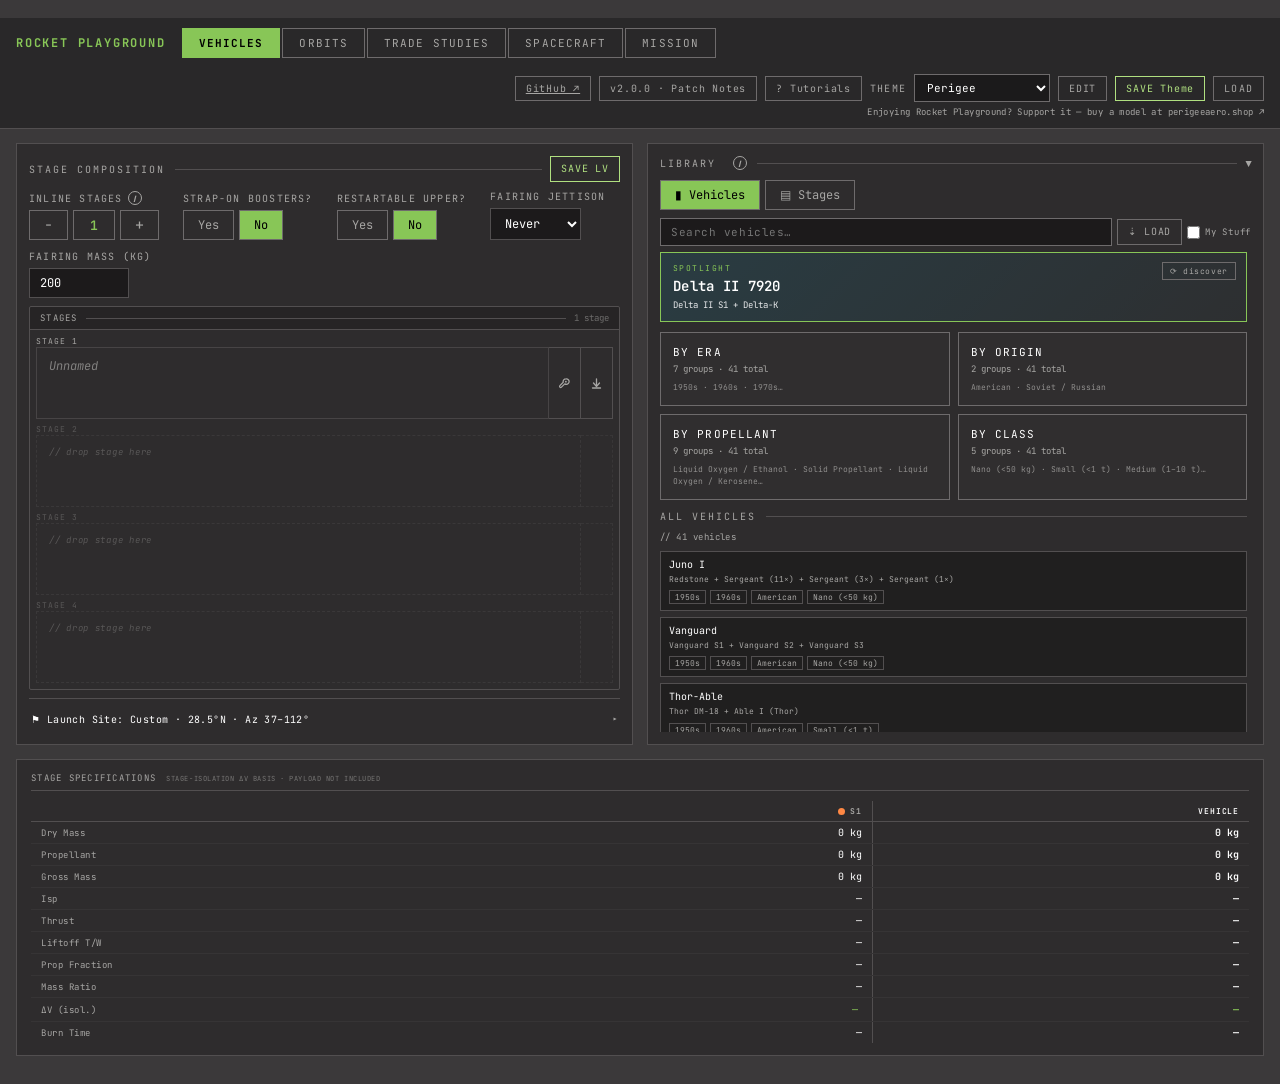
==== lv_calc.html @ 3b0256b5 "fix: separated spacecraft stages get their own names/tracks; left panel is event-aware - tagOwners: " ====
﻿﻿﻿<!DOCTYPE html>
<html lang="en">
<head>
<meta charset="UTF-8">
<meta name="viewport" content="width=device-width, initial-scale=1.0">
<title>Rocket Playground</title>

<style>
@import url('https://fonts.googleapis.com/css2?family=Outfit:wght@300;400;500;600&family=JetBrains+Mono:wght@300;400;500&display=swap');
header{flex-shrink:0;}

/* ── HEADER ── */
header{border-bottom:1px solid var(--border);padding:10px 16px;display:flex;align-items:center;gap:16px;background:rgba(0,0,0,.3);flex-wrap:wrap;}

/* ── PAGE NAV ── */

/* ── THEME UI ── */

/* ── PAGES ── */

/* ── SECTION LABEL ── */

/* ── PANEL ── */

/* ── INPUTS ── */

/* ── SEG CONTROL ── */

/* ── MODE TOGGLE ── */

/* ── STAGE TABLE ── */
.s-active{opacity:1;}.s-inactive{opacity:.18;pointer-events:none;}

/* ── STAGE COUNT ── */

/* ── ACTION BUTTONS ── */

/* ── VEHICLES PANEL ── */

/* ── ORBIT CATEGORIES ── */
.orbit-scroll::-webkit-scrollbar{width:5px;}
.orbit-scroll::-webkit-scrollbar-thumb{background:var(--border-bright);}

/* ── ORBITS PAGE: two-column layout (Destinations+Performance left, Define-an-Orbit right) ── */
.orb-layout{display:grid;grid-template-columns:2fr 1fr;gap:10px;align-items:start;}
.orb-col-left{min-width:0;display:flex;flex-direction:column;}
.orb-col-right{min-width:0;}
.orb-define-inner{display:flex;flex-direction:column;gap:9px;}
.cfg-row-stacked{flex-direction:column;align-items:stretch;gap:7px;}
.cfg-row-stacked .cfg-item{width:100%;}
.cfg-row-stacked .cfg-item .field{width:100%;box-sizing:border-box;}
@media(max-width:1000px){.orb-layout{grid-template-columns:1fr;}}

/* ── DESTINATIONS: horizontal compact row (Orbits page redesign) ── */
.orb-dest-panel{background:var(--panel);border:1px solid var(--border);padding:10px 12px;margin-bottom:10px;}
.orbit-scroll-h{display:flex;flex-direction:row;gap:10px;overflow-x:auto;overflow-y:hidden;padding-bottom:6px;align-items:flex-start;}
.orbit-scroll-h::-webkit-scrollbar{height:6px;}
.orbit-scroll-h::-webkit-scrollbar-thumb{background:var(--border-bright);}
.orbit-scroll-h::-webkit-scrollbar-track{background:var(--border);}
.planet-col{flex:0 0 138px;min-width:138px;max-width:165px;}
.planet-orbits-col{display:flex;flex-direction:column;gap:3px;}
#orb-performance-panel{padding:10px;}
#panel-define-orbit{padding:11px;}

/* ── RESULTS ── */

/* ── MODALS ── */


/* ── STAGE LIBRARY ── */
/* ── FILTERS ── */
/* Tag pills on cards */


.lib-scroll{display:flex;gap:6px;overflow-x:auto;padding-bottom:6px;}

/* stage-card replaced by slim version above */
/* Drop targets */


/* ── LAUNCH SITE SELECTOR ── */

/* ── RESULTS PAGE LAYOUT ── */
@media(max-width:900px){.results-layout{grid-template-columns:1fr;}}

/* ── STAGE COMPOSITION VIEW ── */

.comp-card-ghost{background:transparent;border:1px dashed var(--border);padding:10px 12px;min-height:72px;
  opacity:.35;cursor:default;transition:border-color .15s,opacity .15s;}
.comp-card-ghost-label{font-family:var(--mono);font-size:9px;color:var(--text-dim);
  letter-spacing:.08em;font-style:italic;}
th.sh-ghost{color:var(--border-bright)!important;border:1px dashed var(--border)!important;
  background:transparent!important;cursor:copy;}
td.ghost-cell input{color:var(--border)!important;background:transparent!important;
  border-color:var(--border)!important;pointer-events:none;}


/* ── STYLED SCROLLBARS ── */
/* Horizontal (lib-scroll card rows) */
.lib-scroll{scrollbar-width:thin;scrollbar-color:var(--accent) var(--border);}

/* Vertical (lib-body, comp-body, case list, lv-list) */
.lib-body::-webkit-scrollbar,
#comp-body::-webkit-scrollbar,
.lv-list::-webkit-scrollbar,
#case-list::-webkit-scrollbar,
.orbit-scroll::-webkit-scrollbar{width:4px;}
.lib-body::-webkit-scrollbar-track,
#comp-body::-webkit-scrollbar-track,
.lv-list::-webkit-scrollbar-track,
#case-list::-webkit-scrollbar-track,
.lib-body::-webkit-scrollbar-thumb,
#comp-body::-webkit-scrollbar-thumb,
.lv-list::-webkit-scrollbar-thumb,
#case-list::-webkit-scrollbar-thumb,
.orbit-scroll::-webkit-scrollbar-thumb{background:var(--accent);opacity:.7;}
.lib-body::-webkit-scrollbar-thumb:hover,
#comp-body::-webkit-scrollbar-thumb:hover,
.lv-list::-webkit-scrollbar-thumb:hover,
#case-list::-webkit-scrollbar-thumb:hover,
.lib-body,.lv-list,#case-list,.orbit-scroll{scrollbar-width:thin;scrollbar-color:var(--accent) var(--border);}

/* ── TOOLTIP ── */
.info-tip{display:inline-flex;align-items:center;justify-content:center;
  width:14px;height:14px;border-radius:50%;border:1px solid var(--text-dim);
  font-family:var(--sans);font-size:9px;font-style:italic;font-weight:600;
  line-height:1;color:var(--text-dim);cursor:default;
  position:relative;margin-left:5px;flex-shrink:0;vertical-align:middle;}
.info-tip .tip-text{display:none;position:fixed;
  background:var(--panel);border:1px solid var(--accent);
  color:var(--text-bright);font-family:var(--mono);font-size:9px;padding:7px 10px;
  white-space:nowrap;letter-spacing:.04em;pointer-events:none;
  box-shadow:0 6px 20px rgba(0,0,0,.6);z-index:99999;}

/* ── SLIM STAGE CARDS ── */
.stage-card{flex:0 0 auto;width:130px;background:rgba(0,0,0,.3);border:1px solid var(--border);
  padding:6px 8px;cursor:pointer;transition:border-color .15s,background .15s;user-select:none;}
.stage-card-name{font-family:var(--mono);font-size:10px;color:var(--text-bright);
  margin-bottom:3px;white-space:nowrap;overflow:hidden;text-overflow:ellipsis;}
/* Stage detail modal body */
/* Booster column highlight */

/* ── VISUAL THEME EDITOR ── */
.te-section{font-family:var(--mono);font-size:9px;letter-spacing:.15em;text-transform:uppercase;
  color:var(--text-dim);margin:14px 0 8px;padding-bottom:4px;border-bottom:1px solid var(--border);}
.te-swatch{width:26px;height:26px;border:1px solid var(--border-bright);cursor:pointer;
  padding:0;background:none;flex-shrink:0;position:relative;overflow:hidden;}
.te-swatch input[type=color]{position:absolute;inset:-4px;width:calc(100%+8px);
  height:calc(100%+8px);border:none;cursor:pointer;opacity:0;}
.te-hex{font-family:var(--mono);font-size:10px;background:transparent;
  border:1px solid var(--border);color:var(--text-bright);padding:4px 6px;width:78px;flex-shrink:0;}
.te-preset-btn{font-family:var(--mono);font-size:9px;padding:5px 10px;background:transparent;
  border:1px solid var(--border-bright);color:var(--text-dim);cursor:pointer;transition:all .15s;}
.te-font-input{font-family:var(--mono);font-size:10px;background:transparent;
  border:1px solid var(--border);color:var(--text-bright);padding:4px 8px;flex:1;}
@media(max-width:900px){.two-col{grid-template-columns:1fr;}}
/* ─── Spacecraft Editor ────────────────────────────────────────────────────── */
.sc-ed-toolbar{display:flex;align-items:center;padding:8px 14px;gap:8px;border-bottom:1px solid var(--border);background:var(--panel);flex-shrink:0;}
.sc-ed-wrap{display:flex;flex:1;min-height:0;overflow:hidden;gap:10px;padding:10px;}
.sc-ed-list-col{width:260px;min-width:260px;display:flex;flex-direction:column;overflow:hidden;margin-top:0;}
.sc-ed-search{width:100%;box-sizing:border-box;}
.sc-ed-list-inner{flex:1;height:auto;overflow-y:auto;border:1px solid var(--border);margin-bottom:8px;}
.sc-ed-main-col{flex:1;overflow-y:auto;margin-top:0;}
.sc-ed-actions{display:flex;flex-direction:column;gap:6px;flex-shrink:0;}
.sc-ed-actions .act-btn{width:100%;justify-content:center;}
.sc-ed-file-btn{cursor:pointer;text-align:center;}
.sc-stage-card{border:1px solid var(--border);padding:12px 14px;margin-bottom:8px;background:rgba(0,0,0,.18);}
.sc-stage-name{background:transparent;border:none;border-bottom:1px solid var(--border-bright);color:var(--text-bright);-webkit-text-fill-color:var(--text-bright);font-family:var(--mono);font-size:12px;padding:2px 4px;flex:1;min-width:0;outline:none;}
.sc-stage-name:focus{border-bottom-color:var(--accent);}
.sc-dv-tbl{width:100%;border-collapse:collapse;font-family:var(--mono);font-size:11px;}
.sc-dv-tbl th{text-align:left;color:var(--text-dim);font-size:9px;letter-spacing:.12em;text-transform:uppercase;padding:4px 8px;border-bottom:1px solid var(--border);}
.sc-dv-tbl td{padding:5px 8px;border-bottom:1px solid rgba(255,255,255,.04);color:var(--text-bright);}

.fleet-lv-tbl{width:100%;border-collapse:collapse;font-family:var(--mono);font-size:11px;margin-bottom:4px;}
.fleet-lv-tbl th{text-align:left;color:var(--text-dim);font-size:9px;letter-spacing:.12em;text-transform:uppercase;padding:4px 8px;border-bottom:1px solid var(--border);}
.fleet-lv-tbl td{padding:5px 8px;border-bottom:1px solid rgba(255,255,255,.04);color:var(--text-bright);}
.fleet-lv-tbl td.rl{color:var(--text-dim);font-size:10px;}
.fleet-payload-row{display:flex;align-items:center;gap:10px;padding:10px 0;}
.prog-tab-actions{margin-left:auto;display:flex;gap:6px;align-items:center;}
.fleet-import-item{padding:8px 16px;cursor:pointer;border-bottom:1px solid var(--border);transition:background .1s;}
.fleet-import-item:hover{background:rgba(255,255,255,.06);}
.fleet-import-name{font-family:var(--mono);font-size:12px;color:var(--text-bright);}
.fleet-import-sub{font-family:var(--mono);font-size:9px;color:var(--text-dim);display:block;margin-top:2px;white-space:nowrap;overflow:hidden;text-overflow:ellipsis;}
.fleet-import-tag{font-family:var(--mono);font-size:8px;letter-spacing:.1em;padding:1px 6px;border:1px solid var(--border-bright);color:var(--text-dim);white-space:nowrap;}

.mission-log-card{border:1px solid var(--border);padding:12px 14px;margin-bottom:8px;background:rgba(0,0,0,.18);}
.mission-log-header{display:flex;align-items:center;gap:8px;margin-bottom:8px;}
.mission-log-type{font-family:var(--mono);font-size:9px;letter-spacing:.15em;text-transform:uppercase;color:var(--text-dim);min-width:0;overflow:hidden;text-overflow:ellipsis;white-space:nowrap;}
.mission-log-status-ok{font-family:var(--mono);font-size:9px;letter-spacing:.1em;padding:1px 6px;border:1px solid var(--accent3);color:var(--accent3);}
.mission-state-grid{display:grid;grid-template-columns:repeat(auto-fill,minmax(110px,1fr));gap:8px 16px;margin-bottom:12px;}
.mission-state-kv{display:flex;flex-direction:column;gap:2px;}
.mission-state-key{font-family:var(--mono);font-size:9px;letter-spacing:.1em;color:var(--text-dim);text-transform:uppercase;}
.mission-state-val{font-family:var(--mono);font-size:13px;color:var(--text-bright);}

/* ─── Spacecraft/Fleet detail grid wrapper ─────────────────────────────────── */
.sc-ed-detail-grid{display:grid;grid-template-columns:repeat(auto-fit,minmax(440px,1fr));gap:14px;align-content:start;}

/* ─── Mission Command Center ─────────────────────────────────────────────── */
/* #page-program IS the mission command center now — no fleet/mission subnav. */
#mission-cc{display:flex;flex-direction:column;flex:1;min-height:0;overflow:hidden;border:1px solid var(--border);}
.mcc-topbar{display:flex;align-items:center;gap:14px;padding:6px 14px;border-bottom:1px solid var(--border);flex-shrink:0;}
.mcc-topbar .sl{margin:0;}
.mcc-topbar-group{display:flex;align-items:center;gap:6px;}
.mcc-topbar-title{flex:1;min-width:0;max-width:400px;}
.mcc-mission-name-input{background:transparent;border:none;border-bottom:1px solid var(--border-bright);color:var(--text-bright);-webkit-text-fill-color:var(--text-bright);font-family:var(--sans);font-size:15px;font-weight:600;padding:3px 4px;flex:1;min-width:0;outline:none;}
.mcc-mission-name-input:focus{border-bottom-color:var(--accent);}
.mcc-mission-select{background:var(--input);color:var(--text-bright);-webkit-text-fill-color:var(--text-bright);border:1px solid var(--border);font-family:var(--mono);font-size:11px;padding:4px 6px;max-width:150px;}
.mcc-topbar-undoredo{display:inline-flex;border:1px solid var(--border-bright);}
.mcc-topbar-undoredo .act-btn{border:none;border-right:1px solid var(--border-bright);}
.mcc-topbar-undoredo .act-btn:last-child{border-right:none;}
.mcc-export-wrap{position:relative;}
.mcc-export-menu{display:none;position:absolute;top:calc(100% + 4px);right:0;min-width:200px;background:var(--panel);border:1px solid var(--border-bright);z-index:50;flex-direction:column;box-shadow:0 6px 18px rgba(0,0,0,.4);}
.mcc-export-menu.open{display:flex;}
.mcc-export-progrow{padding:8px 12px;border-bottom:1px solid var(--border);}
.mcc-export-item{background:transparent;border:none;color:var(--text-dim);font-family:var(--mono);font-size:11px;letter-spacing:.06em;padding:9px 12px;cursor:pointer;text-align:left;width:100%;display:block;}
.mcc-export-item:hover{background:rgba(255,255,255,.05);color:var(--text-bright);}
.mcc-export-sep{height:1px;background:var(--border);margin:2px 0;}
.mcc-export-danger{color:var(--accent2);}
.mcc-export-danger:hover{background:rgba(198,160,87,.12);color:var(--accent2);}
.mcc-body{display:flex;flex:1;min-height:0;overflow:hidden;}
.mcc-view-toggle-float{position:absolute;top:8px;right:8px;z-index:20;background:var(--panel);border:1px solid var(--border-bright);box-shadow:0 4px 12px rgba(0,0,0,.35);display:flex;align-items:center;gap:6px;padding:4px 6px;}
.mcc-toolbar-sep{width:1px;height:16px;background:var(--border);flex-shrink:0;}
.mcc-left-col{width:260px;min-width:260px;border-right:1px solid var(--border);display:flex;flex-direction:column;overflow-y:auto;overflow-x:hidden;}
.mcc-left-budget{flex-shrink:0;position:sticky;bottom:0;background:var(--panel);border-top:1px solid var(--border);margin-top:auto;}
.mcc-center-col{flex:1;min-width:0;position:relative;overflow:hidden;border-right:1px solid var(--border);display:flex;flex-direction:column;}
.mcc-view-area{flex:1;min-width:0;overflow:auto;min-height:0;padding:0 10px;position:relative;}
/* node map root is pinned to the view area so the (potentially huge) SVG can
   never grow the box — .nm-scroll always has a bounded size and scrolls. */
.nm-root{position:absolute;inset:0;display:flex;flex-direction:column;min-height:0;min-width:0;}
.nm-scroll{flex:1;min-height:0;min-width:0;overflow:auto;cursor:grab;border:1px solid var(--border);margin-top:6px;}
.nm-scroll:active{cursor:grabbing;}
/* band view fills the view area: a tall scrollable chart (per-event state is shown
   in the left "Vehicles & Mission State" panel instead of an inline monitor). */
.band-root{display:flex;flex-direction:column;height:100%;min-height:0;}
.band-scroll{flex:1;min-height:0;overflow:auto;border:1px solid var(--border);background:var(--panel);}
.mcc-right-col{width:340px;min-width:280px;border-left:1px solid var(--border);display:flex;flex-direction:column;overflow:hidden;}
.mcc-summary-bar{flex-shrink:0;display:flex;align-items:center;flex-wrap:wrap;gap:8px;padding:4px 14px;border-top:1px solid var(--border);background:rgba(0,0,0,.22);min-height:26px;font-family:var(--mono);font-size:10px;}
.mcc-section-header{font-family:var(--mono);font-size:9px;color:var(--text-dim);letter-spacing:.15em;text-transform:uppercase;padding:8px 10px 4px;flex-shrink:0;}
.mcc-panel-pad{padding:10px 12px;}
.mcc-box{background:var(--panel);border:1px solid var(--border);padding:10px 12px;margin:8px 10px;}
.mcc-box-hdr{font-family:var(--mono);font-size:9px;color:var(--text-dim);letter-spacing:.15em;text-transform:uppercase;margin-bottom:8px;}
.mcc-events-header{font-family:var(--mono);font-size:9px;color:var(--text-dim);letter-spacing:.15em;text-transform:uppercase;padding:8px 10px 6px;border-bottom:1px solid var(--border);flex-shrink:0;}
.mcc-loop-btn{margin-left:auto;padding:1px 8px;font-size:9px;}
.mcc-loop-btn.active{background:var(--accent);color:#000;}
.mcc-loop-cancel{padding:1px 8px;font-size:9px;}
.mcc-evt-filterbar{display:flex;gap:6px;padding:5px 10px;border-bottom:1px solid var(--border);flex-shrink:0;background:rgba(0,0,0,.15);}
.mcc-evt-filter{flex:1;min-width:0;background:var(--input);color:var(--text-bright);-webkit-text-fill-color:var(--text-bright);border:1px solid var(--border);font-family:var(--mono);font-size:9px;padding:3px 6px;}
.mcc-events-list{flex:1;min-height:0;overflow-y:auto;padding:8px 10px;}
.mcc-band-placeholder{display:flex;align-items:center;justify-content:center;height:100%;font-family:var(--mono);font-size:12px;color:var(--text-dim);letter-spacing:.06em;}
.mcc-field-select{width:100%;max-width:100%;min-width:0;box-sizing:border-box;text-overflow:ellipsis;background:var(--input);color:var(--text-bright);-webkit-text-fill-color:var(--text-bright);border:1px solid var(--border);font-family:var(--mono);font-size:11px;padding:5px 8px;}
.mcc-field-input{background:var(--input);color:var(--text-bright);-webkit-text-fill-color:var(--text-bright);border:1px solid var(--border);font-family:var(--mono);font-size:11px;padding:4px 8px;}
/* Force EVERY <select> (and its OS-drawn option popup + hover highlight) to dark mode so
   none ever opens with a white option list / invisible text — anywhere in the app. */
select{color-scheme:dark;}
select option,select optgroup{background:var(--input);color:var(--text-bright);}
.lv-item.selected{background:rgba(136,198,87,.14);box-shadow:inset 3px 0 0 var(--accent);}
.lv-item.selected .lv-item-btn span{color:var(--accent3)!important;}

/* event cards: always-visible clickable header strip + (when expanded) a full-width body */
.mcc-evt-row{margin-bottom:6px;border:1px solid var(--border);background:rgba(0,0,0,.12);}
.mcc-evt-row[draggable="true"] .mevt-head{cursor:grab;}
.mcc-evt-row.mevt-drop-hot{border-color:var(--accent);box-shadow:inset 0 2px 0 var(--accent);}
.mcc-evt-row.sel{border-color:var(--accent);}
.mevt-head{display:flex;align-items:center;gap:8px;padding:6px 8px;min-height:28px;cursor:pointer;}
.mevt-head:hover{background:rgba(255,255,255,.03);}
.mevt-caret{font-size:9px;color:var(--text-dim);width:10px;flex-shrink:0;text-align:center;}
.mevt-head .mevt-sub{font-family:var(--mono);font-size:10px;color:var(--text-dim);flex:1;min-width:0;overflow:hidden;text-overflow:ellipsis;white-space:nowrap;}
/* grouped event control buttons, in-flow on the right of the header */
.mevt-ctlbar{display:flex;gap:2px;flex-shrink:0;margin-left:auto;}
.mevt-ctl{padding:0 3px;font-size:9px;line-height:18px;height:18px;min-width:16px;justify-content:center;}
.mevt-body{border-top:1px solid var(--border);padding:2px;}
.mevt-body .mission-log-card{border:none;background:transparent;margin:0;}
.mcc-evt-row.grpstart{box-shadow:inset 0 0 0 1px var(--accent3);}

/* repeatable event group block */
.mcc-group{border:1px solid var(--accent3);margin-bottom:8px;background:rgba(176,224,128,.05);}
.mcc-group-hdr{display:flex;align-items:center;gap:8px;padding:4px 8px;border-bottom:1px solid var(--border);font-family:var(--mono);font-size:10px;}
.mcc-group-name{color:var(--accent3);font-weight:600;letter-spacing:.04em;}
.mcc-group-rep{margin-left:auto;display:flex;align-items:center;gap:4px;color:var(--text-dim);font-size:9px;}
.mcc-group-body{padding:5px;}
.mcc-group-body .mcc-evt-row:last-child{margin-bottom:0;}

/* SEPARATE: visual stage-stack split picker */
.msep-stack{display:flex;flex-direction:column;border:1px solid var(--border);user-select:none;}
.msep-stage{font-family:var(--mono);font-size:10px;padding:7px 10px;color:var(--text-bright);background:var(--input);text-align:center;border-left:3px solid var(--border-bright);}
.msep-stage.upper{border-left-color:var(--accent);}
.msep-stage.lower{border-left-color:var(--border-bright);color:var(--text-dim);}
.msep-gap{height:14px;display:flex;align-items:center;justify-content:center;cursor:pointer;}
.msep-line{height:2px;width:100%;background:var(--border);}
.msep-gap:hover .msep-line{background:var(--accent2);}
.msep-bar{height:14px;width:100%;display:flex;align-items:center;justify-content:center;background:var(--accent);color:#000;cursor:grab;font-family:var(--mono);font-size:8px;letter-spacing:.1em;text-transform:uppercase;}
.msep-bar:active{cursor:grabbing;}
.msep-grip{pointer-events:none;}
.msep-summary{font-family:var(--mono);font-size:9px;color:var(--text-bright);margin-top:8px;line-height:1.7;}

.mcc-program-name-input{flex:1;min-width:0;background:transparent;border:none;border-bottom:1px solid var(--border-bright);color:var(--text-bright);-webkit-text-fill-color:var(--text-bright);font-family:var(--mono);font-size:10px;padding:3px 2px;outline:none;}
.mcc-program-name-input:focus{border-bottom-color:var(--accent);}

/* node-map orbit catalog dock */
.nm-orbit-dock{flex:1;min-width:0;display:flex;flex-direction:column;}
/* ORBITS catalog fills the whole Orbit-Map sidebar, darker, scrolls fully */
.mcc-orbit-cat{flex:1;min-height:0;display:flex;background:var(--panel2);}
.mcc-orbit-cat .nm-orbit-dock{flex:1;min-height:0;display:flex;flex-direction:column;}
.mcc-orbit-cat .nm-orbit-scroll{flex:1;min-height:0;max-height:calc(100vh - 230px);overflow-y:auto;padding:6px 8px;}
/* Add-Event dock: visibly "activates" (accent border + tint) when the panel is open */
.mcc-addevt-dock{border-top:1px solid var(--border);transition:background .12s,border-color .12s;}
.mcc-addevt-dock.open{border-top:2px solid var(--accent);background:rgba(136,198,87,.07);}
.mcc-addevt-btn:hover{filter:brightness(1.08);}
/* ORBITS catalog rows — LV-calculator orbits, colour-coded by body */
.orbit-body-lbl{font-family:var(--mono);font-size:9px;letter-spacing:.1em;text-transform:uppercase;margin:9px 0 4px;}
.orbit-row{display:flex;align-items:baseline;gap:8px;padding:5px 7px;margin-bottom:3px;background:var(--panel);border:1px solid var(--border);cursor:grab;font-family:var(--mono);}
.orbit-row:hover{border-color:var(--accent);background:rgba(136,198,87,.07);}
.orbit-row:active{cursor:grabbing;}
.orbit-row-name{font-size:10px;color:var(--text-bright);flex-shrink:0;}
.orbit-row-sub{font-size:9px;color:var(--text-dim);flex:1;min-width:0;overflow:hidden;text-overflow:ellipsis;white-space:nowrap;text-align:right;}
.nm-orbit-dock-hdr{display:flex;align-items:center;gap:8px;padding:5px 10px;border-bottom:1px solid var(--border);flex-shrink:0;}
.nm-orbit-scroll{overflow-y:auto;max-height:150px;padding:8px 10px;}
.nm-orbit-group{display:flex;align-items:center;flex-wrap:wrap;gap:5px;margin-bottom:5px;}
.nm-orbit-planet{font-family:var(--mono);font-size:9px;letter-spacing:.06em;min-width:96px;}
.nm-orbit-chip{font-family:var(--mono);font-size:9px;color:var(--text-bright);background:var(--input);border:1px solid var(--border);border-left-width:3px;padding:2px 7px;cursor:grab;user-select:none;}
.nm-orbit-chip:hover{background:var(--panel);}
.nm-orbit-chip:active{cursor:grabbing;}

/* ===== RESTORED LV CALCULATOR CSS (from backup) ===== */

:root{--bg:#3b393a;--panel:#2e2c2d;--border:#524f50;--border-bright:#6e6b6c;--accent:#88c657;--accent2:#c6a057;--accent3:#b0e080;--text:#e7e8ea;--text-dim:#a7a6a4;--text-bright:#ffffff;--mono:'JetBrains Mono',monospace;--sans:'Outfit',sans-serif;--nm-bg:#282628;--nm-earth:#5db877;--nm-lunar:#8890bc;--nm-interp:#b85848;--nm-edge:#5a5758;--nm-edge-act:#88c657;--nm-node-fill:#2e2c2d;--nm-label:#a7a6a4;--nm-pill-bg:#2e2c2d;--nm-pill-bd:#524f50;--nm-pill-text:#a7a6a4;--nm-pal-bg:#252325;--nm-pal-hdr:#1e1c1e;--nm-pal-item:#2e2c2d;--nm-pal-item-act:#1e2419;--nm-ghost:#524f50;}
*{box-sizing:border-box;margin:0;padding:0;}
html,body{height:100%;margin:0;background:var(--bg);overscroll-behavior:none;}
#rp-root{background:var(--bg);color:var(--text-bright);font-family:var(--sans);font-size:15px;min-height:100%;padding:0;box-sizing:border-box;display:flex;flex-direction:column;}
header{flex-shrink:0;}

/* ── HEADER ── */
header{border-bottom:1px solid var(--border);padding:10px 16px;display:flex;align-items:center;gap:16px;background:rgba(0,0,0,.3);flex-wrap:wrap;}
header h1{font-family:var(--mono);font-size:12px;color:var(--accent);letter-spacing:.15em;text-transform:uppercase;white-space:nowrap;}

/* ── PAGE NAV ── */
.page-nav{display:flex;gap:2px;margin-right:8px;}
.nav-btn{background:transparent;border:1px solid var(--border-bright);color:var(--text-dim);font-family:var(--mono);font-size:11px;padding:7px 16px;cursor:pointer;letter-spacing:.1em;text-transform:uppercase;transition:all .15s;}
.nav-btn:hover{border-color:var(--accent);color:var(--accent);}
.nav-btn.active{background:var(--accent);color:#000;border-color:var(--accent);font-weight:bold;}

/* ── THEME UI ── */
.theme-wrap{margin-left:auto;display:flex;align-items:center;gap:8px;flex-wrap:wrap;}
.theme-wrap label{font-family:var(--mono);font-size:10px;color:var(--text-dim);letter-spacing:.12em;text-transform:uppercase;}
#theme-select{background:rgba(0,0,0,.35);border:1px solid var(--border-bright);color:var(--text-bright);font-family:var(--mono);font-size:11px;padding:5px 8px;cursor:pointer;}
.th-btn{background:transparent;border:1px solid var(--border-bright);color:var(--text-dim);font-family:var(--mono);font-size:10px;padding:5px 10px;cursor:pointer;letter-spacing:.08em;transition:all .15s;white-space:nowrap;}
.th-btn:hover{border-color:var(--accent);color:var(--accent);}
.th-btn.g{border-color:var(--accent3);color:var(--accent3);}

/* ── PAGES ── */
.page{display:none;padding:14px 16px 28px;}
.page.active{display:block;}
#page-program{flex-direction:column;}
#page-program.active{display:flex;flex-direction:column;padding:0;flex:1;min-height:0;}
#page-art{flex-direction:column;padding:0;}
#page-art.active{display:flex;flex:1;min-height:0;}
.two-col{display:grid;grid-template-columns:minmax(0,1fr) 320px;gap:16px;}
.two-col>div{min-width:0;}

/* ── SECTION LABEL ── */
.sl{font-family:var(--mono);font-size:10px;letter-spacing:.2em;color:var(--text-dim);text-transform:uppercase;margin-bottom:8px;display:flex;align-items:center;gap:10px;}
.sl::after{content:'';flex:1;height:1px;background:var(--border);}
#orbit-diagram{display:block;flex:0 0 auto;align-self:flex-start;width:100%;max-width:320px;aspect-ratio:1/1;border:1px solid var(--border);box-sizing:border-box;}

/* ── PANEL ── */
.panel{background:var(--panel);border:1px solid var(--border);padding:14px;margin-bottom:12px;overflow:hidden;}

/* ── INPUTS ── */
.cfg-row{display:flex;gap:24px;align-items:flex-end;flex-wrap:wrap;margin-bottom:14px;row-gap:10px;}
.cfg-item{display:inline-flex;flex-direction:column;gap:5px;align-items:flex-start;flex-shrink:0;}
.cfg-item label{font-family:var(--mono);font-size:10px;color:var(--text-dim);letter-spacing:.12em;text-transform:uppercase;white-space:nowrap;}
input[type=number].field,input[type=text].field{background:rgba(0,0,0,.4);border:1px solid var(--border);color:var(--text-bright);font-family:var(--mono);font-size:12px;padding:6px 10px;width:100px;-moz-appearance:textfield;}
input[type=number].field::-webkit-outer-spin-button,input[type=number].field::-webkit-inner-spin-button{-webkit-appearance:none;}
input[type=number].field:focus,input[type=text].field:focus{outline:none;border-color:var(--accent);}
select.field{background:rgba(0,0,0,.4);border:1px solid var(--border);color:var(--text-bright);font-family:var(--mono);font-size:12px;padding:6px 10px;cursor:pointer;}
select.field:focus{outline:none;border-color:var(--accent);}

/* ── SEG CONTROL ── */
.seg{display:inline-flex;border:none;background:none;align-self:flex-start;gap:5px;}
.seg button{background:transparent;border:1px solid var(--border-bright);color:var(--text-dim);font-family:var(--mono);font-size:12px;padding:6px 14px;cursor:pointer;transition:all .15s;white-space:nowrap;}
.seg button.active{background:var(--accent);color:#000;}
.seg button:hover:not(.active){background:var(--border-bright);color:var(--text-bright);}

/* ── MODE TOGGLE ── */
.mode-tog{display:flex;border:1px solid var(--border-bright);overflow:hidden;margin-bottom:12px;}
.mode-tog button{flex:1;background:transparent;border:none;color:var(--text-dim);font-family:var(--mono);font-size:11px;padding:8px 12px;cursor:pointer;transition:all .15s;border-right:1px solid var(--border-bright);letter-spacing:.1em;}
.mode-tog button:last-child{border-right:none;}
.mode-tog button.active{background:var(--accent);color:#000;font-weight:bold;}
.mode-tog button:hover:not(.active){background:var(--border-bright);color:var(--text-bright);}

/* ── STAGE TABLE ── */
.tscroll{overflow-x:auto;max-width:100%;padding-bottom:4px;margin-right:2px;}
.stage-table{border-collapse:collapse;font-family:var(--mono);font-size:12px;}
.stage-table th{text-align:left;padding:5px 8px;color:var(--text-dim);font-size:10px;letter-spacing:.15em;text-transform:uppercase;border-bottom:1px solid var(--border);white-space:nowrap;}
.stage-table th.sh{text-align:center;color:var(--accent);font-size:11px;}
.stage-table th.si{text-align:center;color:var(--accent);font-size:11px;opacity:.2;}
.stage-table td{padding:4px 5px;border-bottom:1px solid var(--border);}
.stage-table tr:last-child td{border-bottom:none;}
.stage-table td.rl{color:var(--text-dim);font-size:10px;letter-spacing:.1em;padding-right:10px;white-space:nowrap;}
.stage-table input[type=number]{background:rgba(0,0,0,.4);border:1px solid var(--border);color:var(--text-bright);font-family:var(--mono);font-size:12px;padding:4px 7px;width:88px;-moz-appearance:textfield;}
.stage-table input[type=number]::-webkit-outer-spin-button,.stage-table input[type=number]::-webkit-inner-spin-button{-webkit-appearance:none;}
.stage-table input[type=number]:focus{outline:none;border-color:var(--accent);background:rgba(0,200,255,.04);}
.s-active{opacity:1;}.s-inactive{opacity:.18;pointer-events:none;}

/* ── STAGE COUNT ── */
.stage-count-wrap{display:flex;flex-direction:column;gap:6px;width:fit-content;}
.sci input{background:rgba(0,0,0,.4);border:1px solid var(--border-bright);color:var(--accent);font-family:var(--mono);font-size:18px;padding:4px 8px;width:56px;text-align:center;-moz-appearance:textfield;}
.sci input::-webkit-outer-spin-button,.sci input::-webkit-inner-spin-button{-webkit-appearance:none;}
.sci input:focus{outline:none;border-color:var(--accent);}
.sci{display:flex;align-items:center;}

/* ── ACTION BUTTONS ── */
.act-row{display:flex;gap:6px;flex-wrap:wrap;margin-top:8px;}
.act-btn{background:transparent;border:1px solid var(--border-bright);color:var(--text-dim);font-family:var(--mono);font-size:10px;letter-spacing:.08em;text-transform:uppercase;padding:7px 10px;cursor:pointer;transition:all .15s;white-space:nowrap;display:inline-flex;align-items:center;box-sizing:border-box;line-height:1;}
.act-btn:hover{border-color:var(--accent);color:var(--accent);}
.act-btn.green{border-color:var(--accent3);color:var(--accent3);}
.act-btn.green:hover{background:rgba(127,255,107,.07);}
.act-btn.orange{border-color:var(--accent2);color:var(--accent2);}

/* ── VEHICLES PANEL ── */
.search-bar{width:100%;background:rgba(0,0,0,.4);border:1px solid var(--border-bright);color:var(--text-bright);font-family:var(--mono);font-size:11px;padding:7px 10px;margin-bottom:8px;letter-spacing:.05em;}
.search-bar:focus{outline:none;border-color:var(--accent);}
.lv-list{height:340px;overflow-y:auto;border:1px solid var(--border);}
.lv-list::-webkit-scrollbar{width:5px;}
.lv-list::-webkit-scrollbar-thumb{background:var(--border-bright);}
.lv-item{display:flex;align-items:stretch;border-bottom:1px solid var(--border);}
.lv-item:last-child{border-bottom:none;}
.lv-item-btn{flex:1;background:transparent;border:none;color:var(--text-dim);font-family:var(--mono);font-size:10px;padding:8px 10px;cursor:pointer;text-align:left;line-height:1.5;transition:all .15s;}
.lv-item-btn:hover{color:var(--text-bright);background:rgba(255,255,255,.04);}
.lv-item-btn.active{color:var(--accent);background:rgba(0,200,255,.08);}
.lv-item-btn.user-lv{color:var(--accent3);}
.lv-item-btn.user-lv.active{background:rgba(127,255,107,.1);}
.lv-item-btn.user-defined{color:var(--text-dim);border-left:2px dashed var(--border-bright);}
.lv-del{background:transparent;border:none;border-left:1px solid var(--border);color:var(--text-dim);font-family:var(--mono);font-size:12px;padding:0 10px;cursor:pointer;transition:all .15s;}
.lv-del:hover{color:#ff4444;background:rgba(255,0,0,.07);}

/* ── ORBIT CATEGORIES ── */
.orbit-scroll{height:calc(100vh - 200px);min-height:400px;overflow-y:auto;}
.orbit-scroll::-webkit-scrollbar{width:5px;}
.orbit-scroll::-webkit-scrollbar-thumb{background:var(--border-bright);}
.planet-section{margin-bottom:14px;}
.planet-header{display:flex;align-items:center;gap:6px;padding:4px 8px;background:rgba(0,0,0,.3);border:1px solid var(--border);margin-bottom:3px;cursor:pointer;user-select:none;}
.planet-icon{font-size:13px;font-family:var(--mono);letter-spacing:0;}
.planet-name{font-family:var(--mono);font-size:10px;letter-spacing:.1em;text-transform:uppercase;}
.planet-chevron{margin-left:auto;font-family:var(--mono);font-size:9px;color:var(--text-dim);transition:transform .2s;}
.planet-chevron.collapsed{transform:rotate(-90deg);}
.planet-orbits{display:grid;grid-template-columns:1fr 1fr;gap:3px;}
.orbit-btn{background:transparent;border:1px solid var(--border);color:var(--text-dim);font-family:var(--mono);font-size:9px;padding:4px 6px;cursor:pointer;text-align:left;letter-spacing:.04em;transition:all .15s;line-height:1.4;}
.orbit-btn:hover{border-color:var(--accent);color:var(--accent);background:rgba(0,200,255,.04);}
.orbit-btn.active{border-color:var(--accent);color:var(--accent);background:rgba(0,200,255,.1);font-weight:bold;}
.orbit-btn.user-orbit{border-style:dashed;color:var(--accent3);border-color:var(--accent3);}
.orbit-btn.user-orbit.active{background:rgba(127,255,107,.1);}

/* ── RESULTS ── */
.calc-btn{width:100%;background:var(--accent);border:none;color:#000;font-family:var(--mono);font-size:13px;letter-spacing:.15em;text-transform:uppercase;padding:14px;cursor:pointer;margin-bottom:8px;transition:all .2s;font-weight:bold;}
.calc-btn:hover{filter:brightness(1.15);}
.results-panel{background:var(--panel);border:1px solid var(--border);padding:12px;min-height:0;}
.result-row{display:flex;justify-content:space-between;align-items:baseline;padding:6px 0;border-bottom:1px solid var(--border);gap:12px;}
.result-row:last-child{border-bottom:none;}
.result-label{font-family:var(--mono);font-size:10px;color:var(--text-dim);letter-spacing:.12em;text-transform:uppercase;flex:1;}
.result-val{font-family:var(--mono);font-size:14px;color:var(--accent3);text-align:right;}
.result-val.hl{font-size:22px;color:var(--accent);}
.result-val.warn{color:var(--accent2);}
.result-val.neg{color:#ff4444;}
.dv-bar{height:3px;background:var(--border);margin:8px 0 12px;overflow:hidden;}
.dv-bar-fill{height:100%;background:linear-gradient(90deg,var(--accent),var(--accent3));transition:width .6s;}
.placeholder-msg{font-family:var(--mono);font-size:11px;color:var(--text-dim);text-align:center;padding:14px 0;letter-spacing:.1em;}
/* Selected-orbit label in Define-an-Orbit header */
.orb-target-label{font-family:var(--mono);font-size:10px;letter-spacing:.06em;color:var(--accent);margin:-4px 0 4px;}
.orb-target-label.custom{color:var(--text-dim);}
.error-msg{font-family:var(--mono);font-size:11px;color:#ff6666;padding:8px 10px;border:1px solid rgba(255,80,80,.3);background:rgba(255,0,0,.05);margin-top:8px;}
.breakdown-row{display:flex;justify-content:space-between;padding:4px 0;font-family:var(--mono);font-size:11px;color:var(--text-dim);border-bottom:1px solid rgba(30,37,48,.5);}
.breakdown-row span:last-child{color:var(--text-bright);}
.note{font-family:var(--mono);font-size:10px;color:var(--text-dim);margin-top:10px;line-height:1.7;letter-spacing:.04em;}
.escape-badge{font-family:var(--mono);font-size:9px;letter-spacing:.12em;text-transform:uppercase;color:var(--accent2);border:1px solid var(--accent2);padding:2px 6px;margin-left:8px;}

/* ── MODALS ── */
.modal-overlay{position:fixed;inset:0;background:rgba(0,0,0,.75);z-index:100;display:flex;align-items:center;justify-content:center;}
.modal{background:var(--panel);border:1px solid var(--border-bright);width:min(720px,95vw);max-height:90vh;display:flex;flex-direction:column;overflow:hidden;}
.modal-header{padding:12px 16px;border-bottom:1px solid var(--border);display:flex;justify-content:space-between;align-items:center;}
.modal-title{font-family:var(--mono);font-size:12px;color:var(--accent);letter-spacing:.15em;text-transform:uppercase;}
.modal-close{background:none;border:none;color:var(--text-dim);font-family:var(--mono);font-size:16px;cursor:pointer;padding:0 4px;}
.modal-body{padding:16px;overflow-y:auto;flex:1;}
.modal-footer{padding:12px 16px;border-top:1px solid var(--border);display:flex;gap:10px;justify-content:flex-end;}
.modal textarea{width:100%;background:rgba(0,0,0,.5);border:1px solid var(--border);color:var(--text-bright);font-family:var(--mono);font-size:11px;padding:10px;resize:vertical;min-height:300px;line-height:1.6;}
/* ── Vehicle Performance Panel ── */
/* Make the vehicles page fill the full viewport height (same trick as #page-program) */
#page-vehicles.active{display:flex;flex:1;flex-direction:column;min-height:0;}
#vehicles-beginner{flex-shrink:0;}
#vehicles-perf{flex:1;min-height:0;display:flex;flex-direction:column;margin-bottom:0;}
#vehicles-perf>.vp-top-row{flex-shrink:0;}
#vp-dv{display:flex;flex-direction:column;}
#vp-dv-body{flex:1;overflow-y:auto;}
#vp-table{flex:1;min-height:0;display:flex;flex-direction:column;overflow:hidden;}
#vp-table-body{flex:1;overflow:auto;min-height:0;}
#vehicles-perf .lib-panel{margin-top:0;}
.vp-header{font-family:var(--mono);font-size:9px;letter-spacing:.14em;text-transform:uppercase;color:var(--text-dim);margin-bottom:10px;padding-bottom:6px;border-bottom:1px solid var(--border);display:flex;align-items:baseline;gap:10px;flex-shrink:0;}
.vp-header-sub{font-size:7px;letter-spacing:.08em;opacity:.6;}
/* Trade Studies page */
.ts-chart-card{border:1px solid var(--border);padding:10px;background:rgba(0,0,0,.12);}
/* ΔV bar rows */
.vp-dv-row{display:flex;align-items:center;gap:8px;margin-bottom:7px;}
.vp-dv-label{font-family:var(--mono);font-size:9px;color:var(--text-dim);flex-shrink:0;white-space:nowrap;max-width:160px;}
.vp-dv-track{flex:1;height:18px;background:rgba(0,0,0,.3);border:1px solid var(--border);border-radius:1px;overflow:hidden;position:relative;}
.vp-dv-fill{height:100%;transition:width .3s ease;border-radius:1px;}
.vp-dv-val{font-family:var(--mono);font-size:9px;width:82px;flex-shrink:0;text-align:right;}
.vp-dv-meta{font-family:var(--mono);font-size:8px;color:var(--text-dim);width:90px;flex-shrink:0;text-align:right;opacity:.7;}
.vp-dv-total{display:flex;align-items:center;gap:8px;margin-top:8px;padding-top:8px;border-top:1px solid var(--border);}
.vp-dv-total-label{font-family:var(--mono);font-size:9px;letter-spacing:.1em;color:var(--text-dim);flex:1;}
.vp-dv-total-val{font-family:var(--mono);font-size:14px;font-weight:600;color:var(--accent);}
.vp-dv-empty{font-family:var(--mono);font-size:10px;color:var(--text-dim);opacity:.5;padding:16px 0;text-align:center;}
/* T/W status coloring (used in the spec table's Vehicle column) */
.vp-stat-val{font-family:var(--mono);font-weight:600;color:var(--text-bright);}
.vp-stat-val.warn{color:#f4a;}
.vp-stat-val.ok{color:var(--accent3);}
/* Spec table */
.vp-spec-tbl{width:100%;border-collapse:collapse;font-size:11px;}
.vp-spec-tbl th{font-family:var(--mono);font-size:8px;letter-spacing:.1em;text-transform:uppercase;color:var(--text-dim);padding:5px 10px;border-bottom:1px solid var(--border);text-align:right;white-space:nowrap;}
.vp-spec-tbl th:first-child{text-align:left;}
.vp-spec-tbl td{padding:4px 10px;border-bottom:1px solid rgba(255,255,255,.04);text-align:right;font-family:var(--mono);font-size:10px;color:var(--text-bright);white-space:nowrap;}
.vp-spec-tbl td:first-child{text-align:left;color:var(--text-dim);font-size:9px;letter-spacing:.06em;}
.vp-spec-tbl tr:last-child td{border-bottom:none;}
.vp-spec-tbl .vp-dv-accent{color:var(--accent);}
.vp-col-dot{display:inline-block;width:7px;height:7px;border-radius:50%;margin-right:5px;vertical-align:middle;}
.vp-spec-tbl th.vp-col-veh,.vp-spec-tbl td.vp-col-veh{border-left:1px solid var(--border);color:var(--text-bright);font-weight:600;}
.vp-dv-cellbar{display:block;padding:1px 4px;border-radius:1px;}
/* expanded launch-site subsection: full natural height (library card stretches to match, see #veh-lib-panel) */
/* ── Web Lookup modal ── */
#modal-lookup .modal{width:min(960px,97vw);max-height:92vh;}
#lu-url-bar{display:flex;gap:6px;padding:8px 12px;border-bottom:1px solid var(--border);flex-shrink:0;align-items:center;}
#lu-url-input{flex:1;background:rgba(0,0,0,.4);border:1px solid var(--border);color:var(--text-bright);font-family:var(--mono);font-size:11px;padding:6px 10px;outline:none;}
#lu-url-input:focus{border-color:var(--accent);}
#lu-apply-bar{padding:8px 14px;border-top:1px solid var(--border);display:flex;align-items:center;justify-content:space-between;flex-shrink:0;background:var(--panel);}
.lu-stage-picker{display:flex;flex-wrap:wrap;gap:6px;padding:10px 0 12px;border-bottom:1px solid var(--border);margin-bottom:10px;}
.lu-stage-chip{font-family:var(--mono);font-size:9px;letter-spacing:.06em;padding:4px 11px;border:1px solid var(--border);background:transparent;color:var(--text-dim);cursor:pointer;transition:all .12s;}
.lu-stage-chip:hover{color:var(--text-bright);border-color:var(--accent);}
.lu-stage-chip.active{background:rgba(100,160,255,.12);border-color:var(--accent);color:var(--accent);}
.lu-ftbl{width:100%;border-collapse:collapse;font-size:11px;}
.lu-ftbl th{font-family:var(--mono);font-size:8px;letter-spacing:.1em;text-transform:uppercase;color:var(--text-dim);padding:4px 8px;border-bottom:1px solid var(--border);text-align:left;}
.lu-ftbl td{padding:5px 8px;border-bottom:1px solid rgba(255,255,255,.04);vertical-align:middle;}
.lu-ftbl tr:hover td{background:rgba(255,255,255,.03);}
.lu-fname{color:var(--text-bright);font-size:11px;}
.lu-fval{font-family:var(--mono);font-size:11px;color:var(--accent);}
.lu-dim-msg,.lu-err-msg{font-family:var(--mono);font-size:10px;color:var(--text-dim);padding:30px;text-align:center;line-height:1.7;}
.lu-err-msg{color:#f47;}
.lu-loading-msg::after{content:'…';animation:ellipsis 1.2s infinite;}
/* Simple toast for lv_calc */
#lvc-toast{position:fixed;bottom:28px;left:50%;transform:translateX(-50%) translateY(20px);background:var(--panel);border:1px solid var(--accent);color:var(--accent);font-family:var(--mono);font-size:10px;letter-spacing:.08em;padding:7px 18px;opacity:0;transition:opacity .2s,transform .2s;pointer-events:none;z-index:9999;}
#lvc-toast.show{opacity:1;transform:translateX(-50%) translateY(0);}
.modal textarea:focus{outline:none;border-color:var(--accent);}
.modal-btn{background:transparent;border:1px solid var(--border-bright);color:var(--text-dim);font-family:var(--mono);font-size:11px;padding:8px 16px;cursor:pointer;letter-spacing:.1em;transition:all .15s;}
.modal-btn:hover{border-color:var(--accent);color:var(--accent);}
.modal-btn.primary{border-color:var(--accent3);color:var(--accent3);}
.modal input[type=text]{width:100%;background:rgba(0,0,0,.4);border:1px solid var(--border-bright);color:var(--text-bright);font-family:var(--mono);font-size:13px;padding:8px 12px;margin-bottom:10px;}
.modal input[type=text]:focus{outline:none;border-color:var(--accent3);}
.modal label{font-family:var(--mono);font-size:10px;color:var(--text-dim);letter-spacing:.12em;text-transform:uppercase;display:block;margin-bottom:5px;}
.save-note{font-family:var(--mono);font-size:10px;color:var(--text-dim);margin-top:8px;line-height:1.6;}


/* ── STAGE LIBRARY ── */
.lib-panel{background:var(--panel);border:1px solid var(--border);padding:12px;margin-top:10px;}
.lib-toggle{display:flex;align-items:center;gap:8px;cursor:pointer;user-select:none;margin-bottom:0;}
.lib-toggle-arrow{font-family:var(--mono);font-size:10px;color:var(--text-dim);transition:transform .2s;}
.lib-toggle-arrow.open{transform:rotate(90deg);}
.lib-body{margin-top:10px;}
/* Vehicles-page library card: stretch to match the composition card's height (see #vehicles-beginner
   align-items:stretch), and let the inner browsing list absorb the extra height by scrolling —
   scoped to this card only since .lib-panel/.lib-body are shared by other (non-stretching) cards. */
/* Wrapper is the grid-stretch target (see #vehicles-beginner align-items:stretch): it receives
   the stretched height from the row (driven solely by Stage Composition's natural height), with
   a floor so a 1-stage/collapsed-site row doesn't shrink the library to something unusably small.
   #veh-lib-panel is position:absolute/inset:0 inside it, so the library's OWN content height
   (which can run to ~3000px for 41 vehicles) never feeds back into the row's height calculation. */
#veh-lib-wrap{min-height:560px;}
#veh-lib-panel{position:absolute;inset:0;display:flex;flex-direction:column;min-height:0;}
#veh-lib-panel #lib-body{display:flex;flex-direction:column;flex:1;min-height:0;}
#veh-lib-panel #lib-browser-body{flex:1;min-height:0;max-height:none;overflow-y:auto;}
.lib-search{width:100%;background:rgba(0,0,0,.4);border:1px solid var(--border-bright);color:var(--text-bright);font-family:var(--mono);font-size:11px;padding:6px 10px;margin-bottom:8px;letter-spacing:.05em;}
.lib-search:focus{outline:none;border-color:var(--accent);}
.lib-cat{margin-bottom:8px;}
.lib-cat-hdr{display:flex;align-items:center;gap:8px;cursor:pointer;user-select:none;padding:5px 0 5px 0;border-bottom:1px solid var(--border);margin-bottom:5px;}
.lib-cat-hdr:hover .lib-cat-label{color:var(--text-bright);}
.lib-cat-chevron{font-family:var(--mono);font-size:10px;color:var(--text-dim);margin-left:auto;transition:transform .2s;}
.lib-cat-chevron.open{transform:rotate(90deg);}
.lib-user-stage-card{position:relative;}
.lib-del-btn{position:absolute;top:3px;right:3px;background:none;border:none;color:var(--text-dim);font-size:12px;cursor:pointer;line-height:1;padding:1px 3px;}
.lib-del-btn:hover{color:#ff4444;}
/* ── FILTERS ── */
.filter-bar{display:flex;align-items:center;gap:6px;margin-bottom:6px;flex-wrap:wrap;}
.filter-toggle-btn{background:transparent;border:1px solid var(--border-bright);color:var(--text-dim);font-family:var(--mono);font-size:10px;padding:5px 10px;cursor:pointer;letter-spacing:.08em;transition:all .15s;white-space:nowrap;}
.filter-toggle-btn:hover,.filter-toggle-btn.active{border-color:var(--accent);color:var(--accent);}
.filter-chip{background:rgba(0,200,255,.12);border:1px solid var(--accent);color:var(--accent);font-family:var(--mono);font-size:9px;padding:3px 7px;display:flex;align-items:center;gap:4px;}
.filter-chip-x{cursor:pointer;color:var(--accent);opacity:.7;}
.filter-chip-x:hover{opacity:1;}
.filter-panel{background:rgba(0,0,0,.3);border:1px solid var(--border);padding:10px;margin-bottom:8px;}
.filter-cat{margin-bottom:8px;}
.filter-cat:last-child{margin-bottom:0;}
.filter-cat-hdr{font-family:var(--mono);font-size:9px;letter-spacing:.15em;text-transform:uppercase;color:var(--text-dim);cursor:pointer;display:flex;align-items:center;gap:6px;padding:3px 0;user-select:none;}
.filter-cat-hdr:hover{color:var(--text-bright);}
.filter-cat-chevron{font-size:8px;transition:transform .15s;}
.filter-cat-chevron.open{transform:rotate(90deg);}
.filter-opts{display:flex;flex-wrap:wrap;gap:4px;margin-top:5px;padding-left:10px;}
.filter-opt{font-family:var(--mono);font-size:9px;color:var(--text-dim);border:1px solid var(--border);padding:3px 8px;cursor:pointer;transition:all .15s;letter-spacing:.03em;user-select:none;}
.filter-opt:hover{border-color:var(--text-dim);color:var(--text-bright);}
.filter-opt.active{border-color:var(--accent);color:var(--accent);background:rgba(0,200,255,.08);}
/* Tag pills on cards */
.card-tags{display:flex;flex-wrap:wrap;gap:2px;margin-top:4px;}
.card-tag{font-family:var(--mono);font-size:8px;color:var(--text-dim);border:1px solid var(--border);padding:1px 4px;line-height:1.4;}

.lib-cat-label{font-family:var(--mono);font-size:9px;color:var(--accent);letter-spacing:.18em;text-transform:uppercase;display:flex;align-items:center;gap:8px;}

.lib-scroll{display:flex;gap:6px;overflow-x:auto;padding-bottom:6px;}

/* stage-card replaced by slim version above */
/* Drop targets */
.stage-col-hover th{background:rgba(0,200,255,.12)!important;border-bottom-color:var(--accent)!important;}


/* ── LAUNCH SITE SELECTOR ── */
.site-region{margin-bottom:10px;}
.site-region-label{font-family:var(--mono);font-size:9px;letter-spacing:.15em;text-transform:uppercase;color:var(--text-dim);margin-bottom:4px;}
.site-grid{display:flex;flex-wrap:wrap;gap:4px;}
.site-btn{background:transparent;border:1px solid var(--border);color:var(--text-dim);font-family:var(--mono);font-size:9px;padding:4px 8px;cursor:pointer;transition:all .15s;letter-spacing:.04em;white-space:nowrap;}
.site-btn:hover{border-color:var(--accent);color:var(--accent);}
.site-btn.active{border-color:var(--accent);color:var(--accent);background:rgba(0,200,255,.1);font-weight:bold;}
.site-note{font-family:var(--mono);font-size:9px;color:var(--text-dim);margin-top:5px;letter-spacing:.04em;}
.inc-tracked{font-family:var(--mono);font-size:8px;color:var(--accent3);letter-spacing:.05em;margin-top:3px;}
.site-desc{font-family:var(--mono);font-size:9px;color:var(--text-dim);margin-top:8px;line-height:1.55;flex:1;min-height:0;overflow-y:auto;border-left:2px solid var(--accent);padding-left:8px;opacity:.8;display:none;}
#site-map{display:block;flex:1 1 520px;min-width:300px;aspect-ratio:2/1;cursor:crosshair;border:1px solid var(--border);box-sizing:border-box;}

/* ── LAUNCH SITE STRIP (collapsible, lives in Stage Composition card) ── */
.launch-site-strip{display:flex;align-items:center;justify-content:space-between;gap:8px;cursor:pointer;user-select:none;
  font-family:var(--mono);font-size:10px;letter-spacing:.04em;color:var(--text-bright);padding:6px 2px;}
.launch-site-strip:hover{color:var(--accent);}
.launch-site-strip-arrow{font-family:var(--mono);font-size:10px;color:var(--text-dim);transition:transform .2s;flex-shrink:0;}
.launch-site-strip-arrow.open{transform:rotate(90deg);}

/* ── RESULTS PAGE LAYOUT ── */
.results-layout{display:grid;grid-template-columns:240px 1fr;gap:12px;align-items:start;}
.cases-panel{background:var(--panel);border:1px solid var(--border);padding:12px;}
.cases-header{font-family:var(--mono);font-size:9px;letter-spacing:.18em;text-transform:uppercase;color:var(--text-dim);margin-bottom:8px;display:flex;align-items:center;justify-content:space-between;}
.case-item{display:flex;align-items:stretch;gap:2px;margin-bottom:4px;}
.case-btn{flex:1;background:transparent;border:1px solid var(--border);color:var(--text-dim);font-family:var(--mono);font-size:9px;padding:6px 8px;cursor:pointer;text-align:left;transition:all .15s;line-height:1.4;}
.case-btn:hover{border-color:var(--accent);color:var(--accent);}
.case-btn.active{border-color:var(--accent);color:var(--accent);background:rgba(0,200,255,.1);}
.case-btn .case-label{font-size:10px;color:inherit;}
.case-btn .case-sub{font-size:8px;color:var(--text-dim);margin-top:2px;}
.case-del{flex:none;width:22px;background:transparent;border:1px solid var(--border);color:var(--text-dim);font-size:12px;cursor:pointer;padding:0;transition:all .15s;}
.case-del:hover{border-color:#ff4444;color:#ff4444;}
.cases-empty{font-family:var(--mono);font-size:9px;color:var(--text-dim);letter-spacing:.05em;padding:8px 0;text-align:center;opacity:.6;}
.case-actions{display:flex;flex-direction:column;gap:4px;margin-top:10px;}
@media(max-width:900px){.results-layout{grid-template-columns:1fr;}}

/* ── STAGE COMPOSITION VIEW ── */
.comp-panel{display:flex;flex-direction:column;gap:0;}
.comp-actions{display:flex;gap:6px;margin-bottom:10px;}
.comp-stage-wrap{margin-bottom:0;}
.comp-stage-label{font-family:var(--mono);font-size:8px;letter-spacing:.12em;text-transform:uppercase;color:var(--text-dim);margin-bottom:1px;}
.comp-card{background:var(--panel);border:1px solid var(--border);padding:10px 12px;min-height:72px;transition:border-color .15s;cursor:default;}
.comp-card.drop-hover{border-color:var(--accent);background:rgba(0,200,255,.06);}
.comp-card.custom-stage{border-color:var(--border);opacity:.7;}
.comp-card-name{font-family:var(--mono);font-size:12px;color:var(--text-bright);margin-bottom:5px;white-space:nowrap;overflow:hidden;text-overflow:ellipsis;}
.comp-card-name.unnamed{color:var(--text-dim);font-style:italic;}
.comp-card-specs{display:flex;flex-wrap:wrap;gap:2px 10px;font-family:var(--mono);font-size:9px;color:var(--text-dim);line-height:1.6;}
.comp-card-specs b{color:var(--text-bright);}
.comp-card-hint{display:none;}
.comp-edit-btn{width:32px;display:flex;align-items:center;justify-content:center;border:1px solid var(--border);border-left:none;cursor:pointer;color:var(--text-dim);flex-shrink:0;transition:color .15s;background:transparent;padding:0;}
.comp-edit-btn:hover{color:var(--accent2);border-color:var(--accent2);}

.comp-card-ghost{background:transparent;border:1px dashed var(--border);padding:10px 12px;min-height:72px;
  opacity:.35;cursor:default;transition:border-color .15s,opacity .15s;}
.comp-card-ghost.drop-hover{border-color:var(--accent);opacity:.7;}
.comp-card-ghost-label{font-family:var(--mono);font-size:9px;color:var(--text-dim);
  letter-spacing:.08em;font-style:italic;}
th.sh-ghost{color:var(--border-bright)!important;border:1px dashed var(--border)!important;
  background:transparent!important;cursor:copy;}
th.sh-ghost.drop-hover{border-color:var(--accent)!important;color:var(--accent)!important;}
td.ghost-cell input{color:var(--border)!important;background:transparent!important;
  border-color:var(--border)!important;pointer-events:none;}

.comp-booster-wrap{border-top:1px solid var(--border);padding-top:10px;margin-top:4px;}

/* ── STYLED SCROLLBARS ── */
/* Horizontal (lib-scroll card rows) */
.lib-scroll::-webkit-scrollbar{height:5px;}
.lib-scroll::-webkit-scrollbar-track{background:var(--border);margin:0 2px;}
.lib-scroll::-webkit-scrollbar-thumb{background:var(--accent);opacity:.7;}
.lib-scroll::-webkit-scrollbar-thumb:hover{background:var(--text-bright);}
.lib-scroll{scrollbar-width:thin;scrollbar-color:var(--accent) var(--border);}

/* Vertical (lib-body, comp-body, case list, lv-list) */
.lib-body::-webkit-scrollbar,
#comp-body::-webkit-scrollbar,
.lv-list::-webkit-scrollbar,
#case-list::-webkit-scrollbar,
.orbit-scroll::-webkit-scrollbar{width:4px;}
.lib-body::-webkit-scrollbar-track,
#comp-body::-webkit-scrollbar-track,
.lv-list::-webkit-scrollbar-track,
#case-list::-webkit-scrollbar-track,
.orbit-scroll::-webkit-scrollbar-track{background:var(--border);}
.lib-body::-webkit-scrollbar-thumb,
#comp-body::-webkit-scrollbar-thumb,
.lv-list::-webkit-scrollbar-thumb,
#case-list::-webkit-scrollbar-thumb,
.orbit-scroll::-webkit-scrollbar-thumb{background:var(--accent);opacity:.7;}
.lib-body::-webkit-scrollbar-thumb:hover,
#comp-body::-webkit-scrollbar-thumb:hover,
.lv-list::-webkit-scrollbar-thumb:hover,
#case-list::-webkit-scrollbar-thumb:hover,
.orbit-scroll::-webkit-scrollbar-thumb:hover{background:var(--text-bright);}
.lib-body,.lv-list,#case-list,.orbit-scroll,#comp-body{scrollbar-width:thin;scrollbar-color:var(--accent) var(--border);}

/* ── VEHICLE ART PANEL ── */
.veh-art-block{position:relative;cursor:pointer;overflow:hidden;border:1px solid var(--border);transition:border-color .15s;flex-shrink:0;display:flex;align-items:stretch;justify-content:center;}
.veh-art-block:hover{border-color:var(--accent);}
.veh-art-block-lbl{position:absolute;bottom:3px;left:0;right:0;text-align:center;font-family:var(--mono);font-size:7px;letter-spacing:.06em;color:var(--text-dim);pointer-events:none;text-transform:uppercase;}
.veh-art-block-add{position:absolute;inset:0;display:flex;align-items:center;justify-content:center;font-family:var(--mono);font-size:9px;color:var(--text-dim);opacity:0;transition:opacity .15s;background:rgba(0,0,0,.35);}
.veh-art-block:hover .veh-art-block-add{opacity:1;}

/* ── TOOLTIP ── */
.info-tip{display:inline-flex;align-items:center;justify-content:center;
  width:14px;height:14px;border-radius:50%;border:1px solid var(--text-dim);
  font-family:var(--sans);font-size:9px;font-style:italic;font-weight:600;
  line-height:1;color:var(--text-dim);cursor:default;
  position:relative;margin-left:5px;flex-shrink:0;vertical-align:middle;}
.info-tip:hover{border-color:var(--accent);color:var(--accent);}
.info-tip .tip-text{display:none;position:fixed;
  background:var(--panel);border:1px solid var(--accent);
  color:var(--text-bright);font-family:var(--mono);font-size:9px;padding:7px 10px;
  white-space:nowrap;letter-spacing:.04em;pointer-events:none;
  box-shadow:0 6px 20px rgba(0,0,0,.6);z-index:99999;}
.info-tip:hover .tip-text{display:block;}

/* ── SLIM STAGE CARDS ── */
.stage-card{flex:0 0 auto;width:130px;background:rgba(0,0,0,.3);border:1px solid var(--border);
  padding:6px 8px;cursor:pointer;transition:border-color .15s,background .15s;user-select:none;}
.stage-card:hover{border-color:var(--accent);background:rgba(0,200,255,.05);}
.stage-card:active{cursor:grabbing;}
.stage-card.dragging{opacity:.4;border-style:dashed;}
.stage-card.booster-card{border-color:color-mix(in srgb,var(--accent2) 50%,transparent);}
.stage-card.booster-card:hover{border-color:var(--accent2);}
.stage-card-name{font-family:var(--mono);font-size:10px;color:var(--text-bright);
  margin-bottom:3px;white-space:nowrap;overflow:hidden;text-overflow:ellipsis;}
.stage-card-mini{font-family:var(--mono);font-size:8px;color:var(--text-dim);line-height:1.5;}
.stage-card-mini b{color:var(--text-bright);}
/* Stage detail modal body */
.stage-detail-grid{display:grid;grid-template-columns:1fr 1fr;gap:6px 16px;margin-bottom:10px;}
.stage-detail-row{font-family:var(--mono);font-size:10px;}
.stage-detail-row label{display:block;font-size:8px;color:var(--text-dim);letter-spacing:.1em;text-transform:uppercase;margin-bottom:1px;}
.stage-detail-row span{color:var(--text-bright);}
.stage-detail-tags{display:flex;flex-wrap:wrap;gap:4px;margin-top:8px;}
.stage-detail-tag{font-family:var(--mono);font-size:8px;color:var(--text-dim);border:1px solid var(--border);padding:2px 6px;}
/* Booster column highlight */
.sh-booster-hover{background:color-mix(in srgb,var(--accent) 20%,transparent)!important;}
.sh-booster{background:color-mix(in srgb,var(--accent) 10%,transparent)!important;border-left:2px solid var(--accent)!important;color:var(--accent)!important;}
td.booster-cell{border-left:2px solid color-mix(in srgb,var(--accent) 30%,transparent)!important;background:color-mix(in srgb,var(--accent) 5%,transparent);}

/* ── VISUAL THEME EDITOR ── */
.te-section{font-family:var(--mono);font-size:9px;letter-spacing:.15em;text-transform:uppercase;
  color:var(--text-dim);margin:14px 0 8px;padding-bottom:4px;border-bottom:1px solid var(--border);}
.te-row{display:flex;align-items:center;gap:10px;margin-bottom:8px;}
.te-label{font-family:var(--mono);font-size:10px;color:var(--text-dim);flex:1;white-space:nowrap;}
.te-swatch{width:26px;height:26px;border:1px solid var(--border-bright);cursor:pointer;
  padding:0;background:none;flex-shrink:0;position:relative;overflow:hidden;}
.te-swatch input[type=color]{position:absolute;inset:-4px;width:calc(100%+8px);
  height:calc(100%+8px);border:none;cursor:pointer;opacity:0;}
.te-swatch-fill{width:100%;height:100%;pointer-events:none;}
.te-hex{font-family:var(--mono);font-size:10px;background:transparent;
  border:1px solid var(--border);color:var(--text-bright);padding:4px 6px;width:78px;flex-shrink:0;}
.te-preset-row{display:flex;gap:6px;flex-wrap:wrap;margin-bottom:4px;}
.te-preset-btn{font-family:var(--mono);font-size:9px;padding:5px 10px;background:transparent;
  border:1px solid var(--border-bright);color:var(--text-dim);cursor:pointer;transition:all .15s;}
.te-preset-btn:hover,.te-preset-btn.active{border-color:var(--accent);color:var(--accent);}
.te-font-input{font-family:var(--mono);font-size:10px;background:transparent;
  border:1px solid var(--border);color:var(--text-bright);padding:4px 8px;flex:1;}
#vehicles-advanced{padding:16px 20px;background:var(--panel);border:1px solid var(--border);margin-bottom:14px;}
#vehicles-stage-params{padding:0 4px;}
@media(max-width:900px){.two-col{grid-template-columns:1fr;}}
@media(max-width:900px){#vehicles-beginner{grid-template-columns:1fr !important;}}

/* ── ART IMAGE INVERSION ── */
.art-mono{filter:invert(var(--art-invert,0));}

/* ── ART SLOT CARDS (assignment panel) ── */
#art-slots-panel{flex-shrink:0;max-height:40%;overflow-y:auto;padding:14px 16px;border-bottom:1px solid var(--border);background:var(--panel);scrollbar-width:thin;scrollbar-color:var(--accent) var(--border);}
#art-slots-panel .panel-hdr{font-family:var(--mono);font-size:9px;letter-spacing:.14em;text-transform:uppercase;color:var(--text-dim);margin-bottom:12px;display:flex;align-items:center;gap:10px;}
#art-slots-panel .panel-hdr span{flex:1;}
#art-stage-slots{display:flex;flex-wrap:wrap;gap:10px;}
.art-slot-card{width:96px;display:flex;flex-direction:column;align-items:center;border:1px solid var(--border);background:rgba(0,0,0,.22);cursor:pointer;transition:border-color .14s;padding:8px 6px 7px;}
.art-slot-card:hover{border-color:var(--accent);}
.art-slot-card.has-art{border-color:rgba(var(--accent-rgb,136,198,87),.5);}
.art-slot-preview{width:72px;height:72px;display:flex;align-items:center;justify-content:center;background:rgba(0,0,0,.3);border:1px dashed var(--border2);margin-bottom:6px;position:relative;overflow:hidden;}
.art-slot-card.has-art .art-slot-preview{border-style:solid;border-color:var(--border2);}
.art-slot-preview img{max-width:100%;max-height:100%;object-fit:contain;display:block;}
.art-slot-preview .empty-lbl{font-family:var(--mono);font-size:8px;color:var(--text-dim);letter-spacing:.06em;opacity:.6;}
.art-slot-name{font-family:var(--mono);font-size:9px;color:var(--text);text-align:center;white-space:nowrap;overflow:hidden;text-overflow:ellipsis;max-width:88px;margin-bottom:6px;}
.art-slot-btns{display:flex;gap:4px;}
.art-slot-btn{font-family:var(--mono);font-size:8px;padding:2px 7px;background:transparent;border:1px solid var(--border2);color:var(--text-dim);cursor:pointer;letter-spacing:.04em;transition:all .1s;}
.art-slot-btn:hover{border-color:var(--accent);color:var(--accent);}
.art-slot-btn.clr:hover{border-color:var(--accent2);color:var(--accent2);}
.art-slots-empty{font-family:var(--mono);font-size:10px;color:var(--text-dim);padding:16px 0;}

/* ── ART CANVAS ── */
#art-canvas{background:rgba(0,0,0,.35);flex:1;position:relative;overflow:hidden;min-height:300px;
  background-image:radial-gradient(var(--border) 1px,transparent 1px);background-size:24px 24px;}
.art-ci{position:absolute;box-sizing:border-box;border:1px solid transparent;cursor:move;user-select:none;}
.art-ci:hover,.art-ci.sel{border-color:var(--accent);}
.art-ci img{width:100%;height:100%;object-fit:contain;display:block;pointer-events:none;}
.art-ci-del{position:absolute;top:-9px;right:-9px;width:17px;height:17px;background:var(--panel);
  border:1px solid var(--border);color:var(--text-dim);font-size:9px;cursor:pointer;
  display:none;align-items:center;justify-content:center;font-family:var(--mono);border-radius:50%;}
.art-ci:hover .art-ci-del,.art-ci.sel .art-ci-del{display:flex;}
.art-ci-rsz{position:absolute;bottom:0;right:0;width:12px;height:12px;cursor:se-resize;
  background:var(--accent);opacity:0;transition:opacity .15s;}
.art-ci:hover .art-ci-rsz,.art-ci.sel .art-ci-rsz{opacity:.8;}

/* Tutorials / Help modal: topic list (left) + scrollable walkthrough (right) */
.tut-wrap{display:flex;flex:1;min-height:0;}
.tut-list{width:230px;min-width:230px;border-right:1px solid var(--border);overflow-y:auto;display:flex;flex-direction:column;padding:8px;gap:3px;}
.tut-item{text-align:left;background:transparent;border:1px solid transparent;color:var(--text-dim);font-family:var(--mono);font-size:11px;padding:8px 10px;cursor:pointer;line-height:1.4;}
.tut-item:hover{color:var(--text-bright);background:rgba(255,255,255,.04);}
.tut-item.active{color:var(--accent);border-color:var(--accent);background:rgba(136,198,87,.08);}
.tut-body{flex:1;min-width:0;overflow-y:auto;padding:18px 24px;color:var(--text);font-family:var(--sans);font-size:14px;line-height:1.6;}
.tut-body h3{font-family:var(--mono);font-size:11px;letter-spacing:.12em;text-transform:uppercase;color:var(--accent);margin:18px 0 8px;}
.tut-body h3:first-child{margin-top:0;}
.tut-body p{margin:0 0 10px;}
.tut-body ul,.tut-body ol{margin:0 0 12px;padding-left:22px;}
.tut-body li{margin-bottom:6px;}
.tut-body b{color:var(--text-bright);}
.tut-tip{border-left:3px solid var(--accent);background:rgba(136,198,87,.06);padding:8px 12px;font-size:13px;color:var(--text-dim);}

/* LV Calculator sub-tab bar (Vehicles / Orbits / Results), shown in the header
   only while the LV Calculator section is active. */
.lv-subnav{display:flex;gap:2px;align-items:center;padding-left:14px;margin-left:6px;border-left:1px solid var(--border);}
.lv-sub-btn{background:transparent;border:1px solid var(--border);color:var(--text-dim);font-family:var(--mono);font-size:10px;padding:5px 12px;cursor:pointer;letter-spacing:.08em;text-transform:uppercase;transition:all .15s;}
.lv-sub-btn:hover{border-color:var(--accent);color:var(--accent);}
.lv-sub-btn.active{background:var(--accent);color:#000;border-color:var(--accent);font-weight:bold;}

/* Fleet: height-capped vehicle box, drag-drop zones, and inline vehicle library */
.fleet-vehbox{max-height:240px;overflow:auto;}
.fleet-drop-zone{margin:8px;padding:14px 10px;border:1.5px dashed var(--border-bright);text-align:center;
  font-family:var(--mono);font-size:10px;color:var(--text-dim);letter-spacing:.04em;transition:border-color .12s,background .12s,color .12s;}
.fleet-drop-zone.drop-hot,.fleet-vehbox.drop-hot{border-color:var(--accent);background:rgba(136,198,87,.10);color:var(--accent);}
.fleet-lib-panel{margin-top:18px;border-top:1px solid var(--border);padding-top:12px;}
.fleet-lib-hdr{display:flex;align-items:center;gap:12px;flex-wrap:wrap;margin-bottom:10px;}
.fleet-lib-hdr>span:first-child{font-family:var(--mono);font-size:9px;letter-spacing:.15em;text-transform:uppercase;color:var(--text-dim);}
.fleet-lib-search{background:var(--input);border:1px solid var(--border);color:var(--text-bright);-webkit-text-fill-color:var(--text-bright);
  font-family:var(--mono);font-size:10px;padding:5px 10px;width:200px;outline:none;}
.fleet-lib-search:focus{border-color:var(--accent);}
.fleet-lib-hint{font-family:var(--mono);font-size:9px;color:var(--text-dim);margin-left:auto;}
.fleet-lib-group-lbl{font-family:var(--mono);font-size:9px;letter-spacing:.12em;text-transform:uppercase;color:var(--text-dim);margin:8px 0 5px;}
.fleet-lib-row{display:flex;flex-wrap:wrap;gap:8px;margin-bottom:6px;}
.fleet-lib-chip{background:var(--panel);border:1px solid var(--border);
  padding:8px 11px;cursor:grab;min-width:140px;transition:border-color .12s,background .12s;}
.fleet-lib-chip:hover{border-color:var(--accent);background:rgba(255,255,255,.04);}
.fleet-lib-chip:active{cursor:grabbing;}
.fleet-lib-chip-name{display:block;font-family:var(--mono);font-size:11px;color:var(--text-bright);}
.fleet-lib-chip-sub{display:block;font-family:var(--mono);font-size:9px;color:var(--text-dim);margin-top:2px;}

/* Font fixes ───────────────────────────────────────────────────────────────
   a. SVG <text> can't resolve var() inside a presentation attribute, so the
      band-view / node-map labels were falling back to the browser default
      font. Enforce the project mono font via CSS (which DOES resolve var). */
.mcc-view-area text{font-family:var(--mono);}
/* b. Form controls don't inherit font-family by default — point any bare
      button/input/select/textarea at the project font instead of the
      browser default. Explicit class fonts win by specificity. */
button,input,select,textarea{font-family:inherit;}

/* Persistent support plug under the theme/tutorials row in the header. */
.perigee-plug{font-family:var(--mono);font-size:9px;letter-spacing:.04em;color:var(--text-dim);text-decoration:none;white-space:nowrap;}
.perigee-plug:hover{color:var(--accent);text-decoration:underline;}

/* ── Library browser (220-library-browser.js, v2 merged redesign) ── */
.lib-crumb{font-family:var(--mono);font-size:10px;color:var(--text-dim);display:flex;align-items:center;flex-wrap:wrap;margin-bottom:8px;}
.lib-crumb a{color:var(--accent);cursor:pointer;}
.lib-crumb a:hover{text-decoration:underline;}
.lib-crumb .here{color:var(--text-bright);}
.lib-fchip{font-family:var(--mono);font-size:9px;border:1px solid var(--accent);color:var(--accent);background:rgba(0,200,255,.1);padding:2px 6px;display:inline-flex;gap:5px;align-items:center;}
.lib-fchip .x{cursor:pointer;opacity:.7;}
.lib-fchip .x:hover{opacity:1;}
.lib-refine{display:flex;gap:6px;align-items:center;flex-wrap:wrap;margin-bottom:8px;padding:6px 8px;border:1px solid var(--border);background:rgba(0,0,0,.18);}
.lib-refine .lbl{font-family:var(--mono);font-size:9px;color:var(--text-dim);letter-spacing:.12em;}
.lib-refine-opt{font-family:var(--mono);font-size:9px;color:var(--text-dim);border:1px solid var(--border-bright);padding:3px 9px;cursor:pointer;transition:all .12s;}
.lib-refine-opt:hover{border-color:var(--accent);color:var(--accent);}
.lib-tiles{display:grid;grid-template-columns:1fr 1fr;gap:8px;margin-bottom:10px;}
.lib-tile{border:1px solid var(--border-bright);padding:12px;cursor:pointer;transition:all .15s;background:rgba(255,255,255,.012);}
.lib-tile:hover{border-color:var(--accent);background:rgba(0,200,255,.06);}
.lib-tile-lbl{font-family:var(--mono);font-size:11px;letter-spacing:.1em;text-transform:uppercase;color:var(--text-bright);}
.lib-tile-cnt{font-family:var(--mono);font-size:9px;color:var(--text-dim);margin-top:4px;}
.lib-tile-ex{font-family:var(--mono);font-size:8px;color:var(--text-dim);margin-top:6px;line-height:1.5;opacity:.8;}
.lib-vrow{border:1px solid var(--border);border-left:2px solid var(--border-bright);padding:9px 11px;margin-bottom:5px;cursor:pointer;transition:all .12s;display:flex;align-items:center;justify-content:space-between;}
.lib-vrow:hover{border-left-color:var(--accent);background:rgba(0,200,255,.05);}
.lib-vrow-lbl{font-family:var(--mono);font-weight:600;font-size:12px;color:var(--text-bright);}
.lib-vrow-cnt{font-family:var(--mono);font-size:9px;color:var(--text-dim);border:1px solid var(--border);padding:1px 7px;}
.lib-spotlight{border:1px solid var(--accent);background:linear-gradient(135deg,rgba(0,200,255,.10),rgba(0,200,255,.02));padding:10px 12px;margin-bottom:10px;position:relative;cursor:pointer;}
.lib-spotlight-lbl{font-family:var(--mono);font-size:8px;letter-spacing:.18em;text-transform:uppercase;color:var(--accent);}
.lib-spotlight-name{font-family:var(--mono);font-weight:600;font-size:14px;letter-spacing:.02em;color:var(--text-bright);margin:4px 0;}
.lib-spotlight-sub{font-family:var(--mono);font-size:9px;color:var(--text);}
.lib-spotlight-reroll{position:absolute;top:9px;right:10px;font-family:var(--mono);font-size:8px;color:var(--text-dim);border:1px solid var(--border-bright);background:transparent;padding:3px 7px;cursor:pointer;letter-spacing:.08em;}
.lib-spotlight-reroll:hover{color:var(--accent);border-color:var(--accent);}
.lib-tagrow{display:flex;gap:4px;flex-wrap:wrap;margin-top:5px;}
.lib-tagchip{font-family:var(--mono);font-size:8px;color:var(--text-dim);border:1px solid var(--border);padding:1px 5px;cursor:pointer;transition:all .12s;}
.lib-tagchip:hover{border-color:var(--accent);color:var(--accent);}
.lib-count{font-family:var(--mono);font-size:9px;color:var(--text-dim);margin:2px 0 8px;letter-spacing:.05em;}
.lib-vcard{margin-bottom:6px;}
.lib-vcard.active .stage-card-name{color:var(--accent);}
.lib-vcard.user .stage-card-name,.stage-card.user .stage-card-name{color:var(--accent3);}
/* stages mode: class tabs + propellant chips + side Filters panel */
.lib-ctabs{display:flex;gap:4px;flex-wrap:wrap;align-items:center;margin-bottom:8px;}
.lib-ctab{font-family:var(--mono);font-size:9px;letter-spacing:.06em;text-transform:uppercase;color:var(--text-dim);border:1px solid var(--border-bright);padding:5px 9px;cursor:pointer;transition:all .12s;}
.lib-ctab:hover{color:var(--text-bright);}
.lib-ctab.active{background:var(--accent);color:#000;border-color:var(--accent);}
.lib-ctab .n{opacity:.6;margin-left:4px;}
.lib-filterbtn.on{border-color:var(--accent);color:var(--accent);}
.lib-filterbtn.active{background:var(--border-bright);color:var(--text-bright);}
.lib-pchips{display:flex;gap:4px;flex-wrap:wrap;align-items:center;margin-bottom:8px;}
.lib-pchip{font-family:var(--mono);font-size:8px;color:var(--text-dim);border:1px solid var(--border);padding:2px 7px;cursor:pointer;transition:all .12s;}
.lib-pchip:hover{border-color:var(--text-dim);color:var(--text-bright);}
.lib-pchip.active{border-color:var(--accent);color:var(--accent);background:rgba(0,200,255,.08);}
.lib-pchip.lib-clear{border-color:var(--accent2);color:var(--accent2);}
.lib-filterpanel{border:1px solid var(--border);background:rgba(0,0,0,.18);padding:8px;margin-bottom:8px;}
.lib-filtergrp{margin-bottom:8px;}
.lib-filtergrp:last-child{margin-bottom:0;}
.lib-filtergrp-lbl{font-family:var(--mono);font-size:9px;letter-spacing:.12em;text-transform:uppercase;color:var(--text-dim);margin-bottom:4px;}
/* default cap for other .lib-panel instances (fleet/spacecraft lists etc.) — overridden inside
   #veh-lib-panel above, where the card stretches to match Stage Composition's height instead */
#lib-browser-body{max-height:460px;overflow-y:auto;padding-right:4px;scrollbar-width:thin;scrollbar-color:var(--accent) var(--border);}
#lib-browser-body::-webkit-scrollbar{width:8px;}
#lib-browser-body::-webkit-scrollbar-thumb{background:var(--border-bright);}
#lib-browser-body::-webkit-scrollbar-track{background:transparent;}

/* ── AUTOSAVE RESTORE BANNER ── */
.autosave-banner{position:fixed;top:10px;left:50%;transform:translateX(-50%);z-index:9999;background:var(--panel);border:1px solid var(--accent);box-shadow:0 4px 18px rgba(0,0,0,.4);padding:9px 14px;display:flex;align-items:center;gap:10px;font-family:var(--mono);font-size:11px;color:var(--text-bright);}
.autosave-banner-msg{white-space:nowrap;}
.autosave-banner-btn{font-family:var(--mono);font-size:10px;letter-spacing:.08em;text-transform:uppercase;padding:5px 12px;cursor:pointer;border:1px solid var(--border-bright);background:transparent;color:var(--text);transition:all .12s;}
.autosave-banner-restore{border-color:var(--accent);color:var(--accent);}
.autosave-banner-restore:hover{background:var(--accent);color:#000;}
.autosave-banner-discard:hover{border-color:var(--text-dim);color:var(--text-bright);}

</style>
</head>
<body>
<div id="rp-root">

<header>
  <h1>Rocket Playground</h1>
  <nav class="page-nav">
    <button class="nav-btn active" id="nav-vehicles" onclick="showPage('vehicles')">Vehicles</button>
    <button class="nav-btn" id="nav-orbits" onclick="showPage('orbits')">Orbits</button>
    <button class="nav-btn" id="nav-trades" onclick="showPage('trades')">Trade Studies</button>
    <button class="nav-btn" id="nav-spacecraft" onclick="showPage('spacecraft')">Spacecraft</button>
    <button class="nav-btn" id="nav-program" onclick="showPage('program')">Mission</button>
  </nav>
  <div style="margin-left:auto;display:flex;flex-direction:column;align-items:flex-end;gap:4px;">
    <div class="theme-wrap" style="margin-left:0;">
      <a class="th-btn" href="https://github.com/rp1-lox/perigee-lv-calculator" target="_blank" rel="noopener" title="View source &amp; releases on GitHub">GitHub &#x2197;</a>
      <button class="th-btn" onclick="openPatchNotes()" title="What's new in this version"><span id="patch-notes-ver">v1.1.0A</span> · Patch Notes</button>
      <button class="th-btn" onclick="openTutorials()" title="How to use Rocket Playground">? Tutorials</button>
      <label>Theme</label>
      <select id="theme-select" onchange="applyTheme(this.value)">
        <option value="perigee" selected>Perigee</option>
        <option value="default">Default (Dark)</option>
      </select>
      <button class="th-btn" onclick="openThemeEditor()">EDIT</button>
      <button class="th-btn g" onclick="saveTheme()">SAVE Theme</button>
      <label class="th-btn" style="cursor:pointer;">LOAD<input type="file" accept=".json" style="display:none" onchange="loadThemeFile(this)"></label>
    </div>
    <a class="perigee-plug" href="https://perigeeaero.shop" target="_blank" rel="noopener">Enjoying Rocket Playground? Support it — buy a model at perigeeaero.shop &#x2197;</a>
  </div>
</header>

<!-- ═══════════════════════════════════════════════ PAGE: VEHICLES -->
<div id="page-vehicles" class="page active">

  <!-- BEGINNER VIEW: Composition + Library -->
  <div id="vehicles-beginner" style="display:grid;grid-template-columns:2fr 2fr;gap:14px;align-items:stretch;margin-bottom:14px;">

    <!-- ART PANEL: rocket canvas — hidden for now -->
    <div class="lib-panel" id="veh-art-panel" style="display:none;margin-top:0;min-width:0;padding:10px;flex-direction:column;">
      <!-- Header -->
      <div style="display:flex;align-items:center;gap:5px;margin-bottom:6px;flex-shrink:0;">
        <span class="sl" style="margin-bottom:0;flex:1;font-size:9px;">Rocket</span>
        <button onclick="vehCanvasAutoLayout()" title="Auto-arrange assigned art"
          style="font-family:var(--mono);font-size:8px;background:transparent;border:1px solid var(--border);
            color:var(--text-dim);padding:2px 6px;cursor:pointer;letter-spacing:.04em;">Auto</button>
        <button onclick="vehCanvasClear()" title="Clear canvas"
          style="font-family:var(--mono);font-size:8px;background:transparent;border:1px solid var(--border);
            color:var(--text-dim);padding:2px 6px;cursor:pointer;">✕</button>
      </div>
      <!-- Stage assignment strip -->
      <div id="veh-stage-assign" style="display:flex;gap:3px;flex-wrap:wrap;margin-bottom:6px;flex-shrink:0;">
        <!-- built by vehBuildAssignStrip() -->
      </div>
      <!-- Freeform canvas -->
      <div id="veh-canvas" style="flex:1;min-height:0;position:relative;overflow:hidden;
        background:rgba(0,0,0,.35);border:1px solid var(--border);
        background-image:radial-gradient(var(--border) 1px,transparent 1px);background-size:20px 20px;">
      </div>
    </div>

    <!-- LEFT: Stage Composition + controls -->
    <div class="lib-panel" style="margin-top:0;min-width:0;display:flex;flex-direction:column;">
      <div style="display:flex;align-items:center;gap:8px;margin-bottom:8px;">
        <div class="sl" style="margin-bottom:0;flex:1;">Stage Composition</div>
        <button class="act-btn green" onclick="openSaveLVModal()">SAVE LV</button>
      </div>

      <!-- Config controls: stage count, boosters, restartable, fairing jettison -->
      <div class="cfg-row" style="margin-bottom:8px;flex-wrap:wrap;">
        <div class="cfg-item">
          <label style="display:flex;align-items:center;">Inline Stages<span class="info-tip" onclick="event.stopPropagation()">i<span class="tip-text">Stages ignited one after another in sequence.<br>Each fires only after the previous stage separates.</span></span></label>
          <div class="seg" id="stage-selector"></div>
          <input type="hidden" id="stage-count-input" value="1">
        </div>
        <div class="cfg-item">
          <label>Strap-on Boosters?</label>
          <div class="seg" id="booster-toggle">
            <button onclick="setBoosters(true)">Yes</button>
            <button class="active" onclick="setBoosters(false)">No</button>
          </div>
        </div>
        <div class="cfg-item" id="booster-count-wrap" style="display:none">
          <label># Boosters</label>
          <input type="number" class="field" id="num-boosters" value="4" min="1" max="32" oninput="_suppressUD=true;buildTable();buildStageComposition();">
        </div>
        <div class="cfg-item" id="booster-mode-wrap" style="display:none">
          <label>Parallel Staging<span class="info-tip" onclick="event.stopPropagation()">i<span class="tip-text"><b>Independent:</b> boosters &amp; first stage each burn their own propellant.<br><b>Crossfeed:</b> boosters feed first stage (UR-700) — first stage reaches staging with full tanks.<br><b>Throttle:</b> first stage throttled during the boost phase (Falcon Heavy).</span></span></label>
          <div class="seg" id="b-parallel-seg">
            <button class="active" data-pm="independent" onclick="setBoosterMode('independent')" title="Boosters and first stage each burn their own propellant (default)">Indep</button>
            <button data-pm="crossfeed" onclick="setBoosterMode('crossfeed')" title="Boosters feed first stage (UR-700 asparagus) — first stage reaches staging with full tanks">Crossfeed</button>
            <button data-pm="throttle" onclick="setBoosterMode('throttle')" title="First stage throttled during the boost phase (Falcon-Heavy tricore)">Throttle</button>
          </div>
          <input type="hidden" id="b_parallel_mode" value="independent">
        </div>
        <div class="cfg-item" id="booster-throttle-wrap" style="display:none">
          <label>First-Stage Throttle %</label>
          <input type="number" class="field" id="b_core_throttle" value="57" min="10" max="100" oninput="_suppressUD=true;markLVUserDefined&&markLVUserDefined();buildStageComposition();">
        </div>
        <div class="cfg-item">
          <label>Restartable Upper?</label>
          <div class="seg" id="restart-toggle">
            <button onclick="setRestart(true)">Yes</button>
            <button class="active" onclick="setRestart(false)">No</button>
          </div>
        </div>
        <div class="cfg-item">
          <label>Fairing Jettison</label>
          <select class="field" id="fairing-jettison"><option value="0">Never</option></select>
        </div>
        <div class="cfg-item">
          <label>Fairing Mass (kg)</label>
          <input type="number" class="field" id="fairing-mass" value="200" min="0">
        </div>
      </div>

      <div style="background:var(--panel);border:1px solid var(--border);border-radius:2px;overflow:hidden;margin-bottom:0;flex:1;display:flex;flex-direction:column;">
        <div style="padding:5px 10px;border-bottom:1px solid var(--border);display:flex;align-items:center;gap:8px;background:rgba(0,0,0,.18);flex-shrink:0;">
          <span style="font-family:var(--mono);font-size:9px;letter-spacing:.14em;color:var(--text-dim);text-transform:uppercase;">STAGES</span>
          <span style="flex:1;height:1px;background:var(--border);display:block;"></span>
          <span id="comp-stage-count" style="font-family:var(--mono);font-size:9px;color:var(--text-dim);opacity:.55;flex-shrink:0;"></span>
        </div>
        <div id="comp-body" style="display:flex;flex-direction:column;gap:5px;flex:1;min-height:0;overflow-y:auto;padding:6px;"></div>
      </div>
      <div id="preset-grid" style="display:none"></div>

      <!-- LAUNCH SITE — collapsible strip inside Stage Composition (2026-07-02 IA restructure) -->
      <div class="left-section" id="sec-launch" style="margin-top:8px;border-top:1px solid var(--border);padding-top:8px;">
        <div class="launch-site-strip" id="launch-site-strip" onclick="launchSiteStripToggle()">
          <span id="launch-site-strip-text">⚑ Launch Site: Custom</span>
          <span class="launch-site-strip-arrow" id="launch-site-strip-arrow">▸</span>
        </div>
        <div class="panel" id="panel-launch-site" style="padding-bottom:10px;display:none;margin-top:8px;">
          <div style="display:flex;flex-wrap:wrap;gap:12px;align-items:flex-start;">
            <div style="flex:0 1 380px;min-width:220px;display:flex;flex-direction:column;">
              <div id="site-selector-grid"></div>
              <div class="cfg-row" style="margin-top:10px;margin-bottom:0;">
                <div class="cfg-item"><label>Latitude (deg)</label><input type="number" class="field" id="site-lat" value="28.5" step="0.1" oninput="onSiteFieldEdit()"></div>
                <div class="cfg-item"><label>Min Az (deg)</label><input type="number" class="field" id="az-min" value="37" min="0" max="360" oninput="onSiteFieldEdit()"></div>
                <div class="cfg-item"><label>Max Az (deg)</label><input type="number" class="field" id="az-max" value="112" min="0" max="360" oninput="onSiteFieldEdit()"></div>
              </div>
              <div class="site-note" id="site-note"></div>
              <div class="inc-tracked" id="inc-tracked-note" style="display:none;"></div>
              <div class="site-desc" id="site-desc"></div>
              <div class="act-row" style="margin-top:10px;">
                <button class="act-btn green" onclick="saveUserSpaceport()">SAVE SITE</button>
                <label class="act-btn" style="cursor:pointer;">LOAD SITE<input type="file" accept=".json" style="display:none" onchange="loadSpaceportFile(this)"></label>
              </div>
            </div>
            <canvas id="site-map"></canvas>
          </div>
        </div>
      </div><!-- /left-section launch-site -->
    </div>

    <!-- RIGHT: Stage Library, wrapper is the grid-stretch target; the library card itself is
         position:absolute/inset:0 inside it so ITS content never contributes to the row's
         natural height — the Stage Composition card (left) is the only auto-height item,
         and this wrapper (stretched to match it) clips the library to that height. -->
    <div id="veh-lib-wrap" style="margin-top:0;min-width:0;position:relative;">
    <div class="lib-panel" id="veh-lib-panel" style="margin-top:0;min-width:0;position:absolute;inset:0;display:flex;flex-direction:column;">
      <div class="lib-toggle" onclick="toggleLibrary()" style="flex-shrink:0;">
        <span class="sl" style="margin-bottom:0;flex:1;">Library
          <span class="info-tip" onclick="event.stopPropagation()" style="margin-left:7px;">i
            <span class="tip-text" style="white-space:normal;max-width:280px;line-height:1.6;">
              Toggle <b>Vehicles ⇄ Stages</b>. Browse by Era / Origin / Propellant / Class, drill in, then refine. Search composes with your filters.<br>
              <b>Click</b> a card for details · <b>Drag</b> a stage to the composition area, or a vehicle to load all stages at once.
            </span>
          </span>
        </span>
        <span class="lib-toggle-arrow open" id="lib-arrow">▶</span>
      </div>
      <div class="lib-body" id="lib-body">
        <div class="seg" id="lib-mode-seg" style="margin-bottom:8px;flex-shrink:0;">
          <button class="active" onclick="libSetMode('veh')">▮ Vehicles</button>
          <button onclick="libSetMode('stg')">▤ Stages</button>
        </div>
        <div style="display:flex;gap:5px;margin-bottom:6px;align-items:center;flex-wrap:wrap;flex-shrink:0;">
          <input class="lib-search" type="text" id="lib-search" placeholder="Search vehicles…" oninput="libSearch(this.value)" style="flex:1;min-width:120px;margin-bottom:0;">
          <span id="lib-action-slot" style="display:flex;gap:5px;"></span>
          <label style="display:flex;align-items:center;gap:5px;font-family:var(--mono);font-size:9px;color:var(--text-dim);letter-spacing:.08em;cursor:pointer;white-space:nowrap;">
            <input type="checkbox" id="user-only-check" style="accent-color:var(--accent);cursor:pointer;" onchange="showUserOnly=this.checked;libRender();">
            My Stuff
          </label>
        </div>
        <div id="lib-browser-body"></div>
      </div>
    </div>
    </div><!-- /veh-lib-wrap -->

  </div><!-- /vehicles-beginner -->

  <!-- PERFORMANCE SUMMARY PANEL (beginner mode) -->
  <div id="vehicles-perf">
    <!-- Stage Spec Comparison -->
    <div class="lib-panel" style="padding:12px 14px;" id="vp-table">
      <div class="vp-header">Stage Specifications <span class="vp-header-sub">stage-isolation ΔV basis · payload not included</span></div>
      <div id="vp-table-body"><div class="vp-dv-empty">// No stages loaded</div></div>
    </div>
  </div><!-- /vehicles-perf -->

  <!-- ADVANCED VIEW: compact controls + table -->
  <div id="vehicles-advanced" style="display:none;">
    <div style="display:flex;align-items:stretch;gap:6px;flex-wrap:wrap;margin-bottom:12px;">
      <button class="act-btn green" onclick="openSaveLVModal()">Save LV</button>
      <label class="act-btn" style="cursor:pointer;" title="Load a saved vehicle or a Perigee library export">⇣ Load<input type="file" accept=".vehicle,.json" style="display:none" onchange="libLoadVehicleFile(this)"></label>
      <div style="width:1px;height:20px;background:var(--border);margin:0 4px;"></div>
      <label class="act-btn" style="cursor:pointer;">Load Stage → Slot<input type="file" accept=".stage,.json" style="display:none" onchange="advLoadStage(this)"></label>
      <button class="act-btn" onclick="openAdvSaveSlotModal()">Save Stage from Slot</button>
    </div>
    <div class="cfg-row" style="margin-bottom:10px;">
      <div class="cfg-item">
        <label style="display:flex;align-items:center;">Inline Stages</label>
        <div class="seg" id="stage-selector-adv"></div>
      </div>
      <div class="cfg-item">
        <label>Strap-on Boosters?</label>
        <div class="seg" id="booster-toggle-adv">
          <button onclick="setBoosters(true)">Yes</button>
          <button class="active" onclick="setBoosters(false)">No</button>
        </div>
      </div>
      <div class="cfg-item" id="booster-count-wrap-adv" style="display:none;">
        <label># Boosters</label>
        <input type="number" class="field" id="num-boosters-adv" value="4" min="1" max="32"
          oninput="document.getElementById('num-boosters').value=this.value;_suppressUD=true;buildTable();buildStageComposition();">
      </div>
      <div class="cfg-item">
        <label>Restartable Upper?</label>
        <div class="seg" id="restart-toggle-adv">
          <button onclick="setRestart(true)">Yes</button>
          <button class="active" onclick="setRestart(false)">No</button>
        </div>
      </div>
      <div class="cfg-item">
        <label>Fairing Jettison</label>
        <select class="field" id="fairing-jettison-adv" onchange="document.getElementById('fairing-jettison').value=this.value;">
          <option value="0">Never</option>
        </select>
      </div>
      <div class="cfg-item">
        <label>Fairing Mass (kg)</label>
        <input type="number" class="field" id="fairing-mass-adv" value="200" min="0"
          oninput="document.getElementById('fairing-mass').value=this.value;">
      </div>
    </div>
  </div><!-- /vehicles-advanced -->

  <!-- STAGE PARAMETERS (shown in advanced, hidden in beginner) -->
  <div id="vehicles-stage-params" style="display:none;">
  <!-- BOTTOM: Stage Parameters -->
  <div class="panel">
    <input type="hidden" id="payload-mass" value="0">

    <div class="sl">Stage Parameters</div>
    <div style="font-family:var(--mono);font-size:9px;color:var(--text-dim);letter-spacing:.08em;margin-bottom:6px;">
      Drag from library → drop on column header &nbsp;|&nbsp; drop on strap-on table
    </div>
    <div class="tscroll">
      <table class="stage-table" id="stage-table">
        <thead><tr id="stage-header-row"><th>Parameter</th></tr></thead>
        <tbody id="stage-tbody"></tbody>
      </table>
    </div>
    <!-- Additional strap-on booster groups (multiple kinds + air-lit). Group 1 = the column above. -->
    <div id="extra-booster-groups" style="display:none;margin-top:12px;"></div>
  </div>
  </div><!-- /vehicles-stage-params -->


</div>

<!-- ═══════════════════════════════════════════════ PAGE: ORBITS -->
<div id="page-orbits" class="page">
  <div class="vp-header">Orbits <span class="vp-header-sub">Single-vehicle performance to a destination</span></div>

  <div class="orb-layout">

    <!-- LEFT COLUMN: Destinations + Performance -->
    <div class="orb-col-left">

      <!-- DESTINATIONS: compact horizontal picker -->
      <div class="orb-dest-panel">
        <div class="sl">Destinations</div>
        <div class="act-row" style="margin-bottom:6px;">
          <input class="search-bar" type="text" id="orbit-search" placeholder="Search orbits..." oninput="buildOrbitCategories()" style="margin-bottom:0;flex:1;min-width:160px;">
        </div>
        <div class="orbit-scroll-h" id="orbit-categories"></div>
      </div>

      <!-- PERFORMANCE (boxed results area) -->
      <div class="lib-panel" id="orb-performance-panel">
        <div class="sl">Performance</div>
        <div id="orb-veh-selector-bar" style="display:flex;gap:10px;align-items:center;margin:0 0 10px;"></div>
        <div style="display:flex;gap:8px;margin:0 0 10px;align-items:center;">
          <button class="calc-btn" onclick="calculateWithS15()" style="margin-bottom:0;flex:1;">▶  CALCULATE PERFORMANCE</button>
          <button id="orb-use-in-program-btn" onclick="progUseCurrentVehicle()" title="Load this vehicle into the active Program as a VehicleDefinition"
            style="font-family:var(--mono);font-size:10px;background:rgba(136,198,87,.08);border:1px solid var(--accent);color:var(--accent);padding:6px 14px;cursor:pointer;letter-spacing:.06em;white-space:nowrap;">Use in Program ▶</button>
        </div>
        <div class="results-layout">

          <!-- LEFT: Cases panel (collapsed by default, toggled) -->
          <div class="cases-panel">
            <div class="cases-header" style="cursor:pointer;" onclick="casesPanelToggle()">
              <span>Performance Cases <span id="cases-toggle-caret">▸</span></span>
            </div>
            <div id="cases-panel-body" style="display:none;">
              <div class="act-row" style="margin-bottom:8px;">
                <button class="act-btn green" id="save-case-btn" onclick="openSaveCaseModal()" disabled style="flex:1;">+ Save Case</button>
              </div>
              <div id="case-list">
                <div class="cases-empty">// No cases saved yet.<br>Calculate then save.</div>
              </div>
              <div class="case-actions">
                <button class="act-btn" onclick="downloadAllCases()" id="download-cases-btn" disabled style="width:100%;box-sizing:border-box;">Download All Cases</button>
              </div>
            </div>
          </div>

          <!-- RIGHT: Results display -->
          <div>
            <div class="sl">Results</div>
            <div class="results-panel" id="results-panel">
              <div class="placeholder-msg">// Configure vehicle on the Vehicles page, select target above, then calculate.</div>
            </div>
          </div>

        </div>
      </div>

    </div><!-- /orb-col-left -->

    <!-- RIGHT COLUMN: Define an Orbit (squished vertical panel) -->
    <div class="orb-col-right left-section" id="sec-orbit">
      <div class="sl">Define an Orbit</div>
      <div class="panel" id="panel-define-orbit">
        <div class="orb-define-inner">
          <div id="orb-target-label" class="orb-target-label" style="display:none;"></div>
          <div class="act-row" style="margin:0 0 2px;">
            <button class="act-btn green" onclick="saveUserOrbit()">SAVE Current Orbit</button>
            <label class="act-btn" style="cursor:pointer;">LOAD ORBIT<input type="file" accept=".orbit,.json" style="display:none" onchange="loadOrbitFile(this)"></label>
          </div>
          <div class="mode-tog" style="margin-bottom:10px;">
            <button class="active" id="mode-orbit-btn" onclick="setDestMode('orbit')">⊙ Earth Orbit</button>
            <button id="mode-escape-btn" onclick="setDestMode('escape')">↗ Escape / Interplanetary (C3)</button>
          </div>
          <div id="dest-orbit">
            <div class="cfg-row cfg-row-stacked">
              <div class="cfg-item"><label>Apogee (km)</label><input type="number" class="field" id="apogee" value="400" min="100" oninput="markOrbitUserDefined();drawOrbitDiagram()"></div>
              <div class="cfg-item"><label>Perigee (km)</label><input type="number" class="field" id="perigee" value="400" min="100" oninput="markOrbitUserDefined();drawOrbitDiagram()"></div>
              <div class="cfg-item"><label>Inclination (°)</label><input type="number" class="field" id="inclination" value="28.5" min="0" max="180" step="0.1" oninput="markOrbitUserDefined()"></div>
              <div class="cfg-item"><label>Parking Alt (km)</label><input type="number" class="field" id="parking-alt" value="185" min="100" oninput="drawOrbitDiagram()"></div>
            </div>
            <div class="cfg-item">
              <label>Trajectory</label>
              <div class="seg" id="traj-toggle">
                <button onclick="setTraj('direct')">Direct</button>
                <button class="active" onclick="setTraj('two-burn')">Two-Burn</button>
                <button onclick="setTraj('optimal')">Optimal</button>
              </div>
            </div>
          </div>
          <div id="dest-escape" style="display:none;">
            <div class="cfg-row cfg-row-stacked">
              <div class="cfg-item"><label>C3 (km²/s²)</label><input type="number" class="field" id="c3" value="0" step="0.1" oninput="markOrbitUserDefined();drawOrbitDiagram()"></div>
              <div class="cfg-item"><label>Departure Decl (deg)</label><input type="number" class="field" id="decl" value="28.5" min="-90" max="90" step="0.1" oninput="markOrbitUserDefined()"></div>
              <div class="cfg-item"><label>Parking Perigee (km)</label><input type="number" class="field" id="escape-perigee" value="185" min="100" oninput="drawOrbitDiagram()"></div>
            </div>
            <div class="note" style="margin-top:4px;">C3 = v∞² relative to Earth. Vis-viva: Vinj = √(Vesc² + C3). TLI≈−1.9, escape=0, Mars≈8.7, Jupiter≈80.</div>
          </div>
          <canvas id="orbit-diagram"></canvas>
        </div>
      </div>
    </div><!-- /orb-col-right define-orbit -->

  </div><!-- /orb-layout -->
</div>

<!-- ═══════════════════════════════════════════════ PAGE: TRADE STUDIES -->
<div id="page-trades" class="page">
  <div class="vp-header">Trade Studies <span class="vp-header-sub">Compare vehicles across payloads, orbits, and design variables</span></div>
  <div id="ts-panel"></div>
</div>

<!-- ═══════════════════════════════════════════════ PAGE: SPACECRAFT -->
<div id="page-spacecraft" class="page">
  <div class="vp-header">Spacecraft <span class="vp-header-sub">Design payload spacecraft &amp; assemble them from reusable stages</span></div>

  <div style="display:grid;grid-template-columns:2fr 2fr;gap:14px;align-items:stretch;">

    <!-- LEFT: Spacecraft Composition (selected craft editor) -->
    <div class="lib-panel" style="margin-top:0;min-width:0;display:flex;flex-direction:column;">
      <div class="sl">Spacecraft Composition</div>
      <div id="sc-ed-detail" class="sc-page-main-col">
        <div class="placeholder-msg">Select or create a spacecraft</div>
      </div>
    </div>

    <!-- RIGHT: Library (My Spacecraft <-> SC Stages) -->
    <div id="sc-lib-wrap" style="margin-top:0;min-width:0;position:relative;">
    <div class="lib-panel" id="sc-lib-panel" style="margin-top:0;min-width:0;position:absolute;inset:0;display:flex;flex-direction:column;">
      <div class="sl" style="flex-shrink:0;">Library</div>
      <div class="seg" id="sc-lib-mode-seg" style="margin-bottom:8px;flex-shrink:0;">
        <button class="active" data-scl="mine" onclick="scLibSetMode('mine')">My Spacecraft</button>
        <button data-scl="stages" onclick="scLibSetMode('stages')">SC Stages</button>
      </div>

      <!-- Mode: My Spacecraft -->
      <div id="sc-lib-mine" style="display:flex;flex-direction:column;flex:1;min-height:0;">
        <input type="text" id="sc-ed-search" class="lib-search sc-ed-search" placeholder="Search spacecraft..." oninput="scEdRenderList()">
        <div id="sc-ed-list" class="sc-ed-list-inner lv-list" style="flex:1;min-height:0;overflow-y:auto;"></div>
        <div class="sc-ed-actions">
          <button class="act-btn" onclick="scEdNew()">+ New Spacecraft</button>
          <label class="act-btn sc-ed-file-btn">Load Spacecraft
            <input type="file" accept=".spacecraft,.json" style="display:none" onchange="scEdLoadJSON(this)">
          </label>
        </div>
      </div>

      <!-- Mode: SC Stages -->
      <div id="sc-lib-stages" style="display:none;flex-direction:column;flex:1;min-height:0;overflow-y:auto;">
        <div id="sc-lib-stages-body"></div>
      </div>
    </div>
    </div><!-- /sc-lib-wrap -->

  </div>
</div>

<div id="page-program" class="page">
  <!-- Mission command center — the Program page IS the mission command center now -->
  <div id="mission-cc" style="flex:1;min-width:0;display:flex;flex-direction:column;overflow:hidden;">
    <div class="placeholder-msg">Select or create a mission</div>
  </div>
</div>


<!-- ── MODAL: New / Edit spacecraft stage (Stage Library) ── -->
<div class="modal-overlay" id="modal-scstage-new" style="display:none">
  <div class="modal" style="max-width:600px;">
    <div class="modal-header">
      <span class="modal-title" id="scstage-new-title">New Stage</span>
      <button class="modal-close" onclick="closeModal('modal-scstage-new')">&#x2715;</button>
    </div>
    <div id="scstage-new-body" class="modal-body"></div>
    <div style="padding:10px 16px;border-top:1px solid var(--border);display:flex;justify-content:flex-end;gap:8px;">
      <button class="act-btn" onclick="closeModal('modal-scstage-new')">Cancel</button>
      <button class="act-btn green" onclick="scStageLibSaveNew()">Save to Library</button>
    </div>
  </div>
</div>

<!-- ── MODAL: Spacecraft stage info (click a library card) ── -->
<div class="modal-overlay" id="modal-scstage-info" style="display:none">
  <div class="modal" style="max-width:480px;">
    <div class="modal-header">
      <span class="modal-title" id="scstage-info-title">Stage</span>
      <button class="modal-close" onclick="closeModal('modal-scstage-info')">&#x2715;</button>
    </div>
    <div id="scstage-info-body" class="modal-body"></div>
    <div style="padding:10px 16px;border-top:1px solid var(--border);display:flex;justify-content:flex-end;gap:8px;flex-wrap:wrap;">
      <button class="act-btn" onclick="scStageInfoDelete()" title="Remove from library">Delete</button>
      <button class="act-btn" onclick="scStageInfoDownload()">&#x2193; Download</button>
      <button class="act-btn" onclick="scStageInfoEdit()">Edit</button>
      <button class="act-btn green" onclick="scStageInfoAdd()">&#x2295; Add to Spacecraft</button>
    </div>
  </div>
</div>

<!-- ── MODAL: Tutorials / Help ── -->
<div class="modal-overlay" id="modal-tutorials" style="display:none">
  <div class="modal" style="max-width:880px;width:92vw;height:80vh;display:flex;flex-direction:column;">
    <div class="modal-header">
      <span class="modal-title">Tutorials</span>
      <button class="modal-close" onclick="closeModal('modal-tutorials')">&#x2715;</button>
    </div>
    <div class="tut-wrap">
      <div id="tut-list" class="tut-list"></div>
      <div id="tut-body" class="tut-body"></div>
    </div>
  </div>
</div>

<!-- ── MODAL: Save LV ── -->
<div class="modal-overlay" id="modal-save-lv" style="display:none">
  <div class="modal">
    <div class="modal-header"><span class="modal-title">Save Launch Vehicle</span><button class="modal-close" onclick="closeModal('modal-save-lv')">✕</button></div>
    <div class="modal-body">
      <label>Vehicle Name</label>
      <input type="text" id="lv-save-name" placeholder="e.g. My Rocket Mk1" maxlength="60">
      <label>Notes (optional)</label>
      <input type="text" id="lv-save-note" placeholder="e.g. 3-stage LOX/LH2" maxlength="200">
      <label style="margin-top:10px;">Library Tags <span style="text-transform:none;letter-spacing:normal;color:var(--text-dim);font-size:10px;">— for browsing &amp; the program (propellant &amp; class auto-derive from stages)</span></label>
      <div id="lv-save-tags"></div>
      <div class="save-note">Saves this vehicle into your library (My Stuff) so it's browsable in the Vehicles list.</div>
      <div style="margin-top:12px;padding-top:10px;border-top:1px solid var(--border);display:flex;flex-direction:column;gap:6px;">
        <span style="font-family:var(--mono);font-size:9px;letter-spacing:.1em;color:var(--text-dim);text-transform:uppercase;">Other options</span>
        <div style="display:flex;gap:6px;flex-wrap:wrap;">
          <button class="act-btn" onclick="downloadLVAsJSON()" title="Download this vehicle as a standalone .vehicle file">⇣ Download as JSON</button>
          <button class="act-btn" onclick="openJSONModal()" title="View, copy, or paste-edit the raw vehicle JSON">{ } View / Paste JSON</button>
          <button class="act-btn" onclick="libExportMine()" title="Download your entire saved library (vehicles + stages) as one file">⇣ Download entire library</button>
        </div>
      </div>
      <div id="lv-save-summary" style="font-family:var(--mono);font-size:9px;color:var(--text-dim);opacity:.75;margin-top:10px;letter-spacing:.03em;"></div>
    </div>
    <div class="modal-footer">
      <button class="modal-btn" onclick="closeModal('modal-save-lv')">Cancel</button>
      <button class="modal-btn primary" onclick="doSaveLV()">Save to Library</button>
    </div>
  </div>
</div>

<!-- ── MODAL: Patch Notes ── -->
<div class="modal-overlay" id="modal-patch-notes" style="display:none">
  <div class="modal" style="max-width:560px;display:flex;flex-direction:column;max-height:82vh;">
    <div class="modal-header"><span class="modal-title">Patch Notes</span><button class="modal-close" onclick="closeModal('modal-patch-notes')">✕</button></div>
    <div class="modal-body" id="patch-notes-body" style="overflow-y:auto;"></div>
    <div style="padding:10px 16px;border-top:1px solid var(--border);display:flex;justify-content:flex-end;gap:8px;flex-wrap:wrap;">
      <a class="modal-btn" href="https://github.com/rp1-lox/perigee-lv-calculator/releases" target="_blank" rel="noopener">All Releases on GitHub &#x2197;</a>
      <button class="modal-btn primary" onclick="closeModal('modal-patch-notes')">Close</button>
    </div>
  </div>
</div>

<!-- ── MODAL: Save Orbit ── -->
<div class="modal-overlay" id="modal-save-orbit" style="display:none">
  <div class="modal" style="max-width:460px;">
    <div class="modal-header"><span class="modal-title">Save Orbit</span><button class="modal-close" onclick="closeModal('modal-save-orbit')">✕</button></div>
    <div class="modal-body">
      <label>Orbit Name</label>
      <input type="text" id="orbit-save-name" placeholder="e.g. Staging Orbit" maxlength="60">
      <label style="margin-top:10px;">Category</label>
      <select class="field" id="orbit-save-category" style="width:100%;margin-bottom:8px;" onchange="onOrbitCategoryChange(this.value)">
      </select>
      <div id="orbit-new-cat-wrap" style="display:none;">
        <label>New Category Name</label>
        <input type="text" id="orbit-new-cat-name" placeholder="e.g. My Missions" maxlength="40">
      </div>
      <div class="save-note" style="margin-top:8px;">Orbit appears inside the selected category alongside presets. Also downloads a .json file.</div>
    </div>
    <div class="modal-footer">
      <button class="modal-btn" onclick="closeModal('modal-save-orbit')">Cancel</button>
      <button class="modal-btn primary" onclick="doSaveOrbit()">Save & Download</button>
    </div>
  </div>
</div>

<!-- ── MODAL: JSON editor ── -->
<div class="modal-overlay" id="modal-json" style="display:none">
  <div class="modal">
    <div class="modal-header"><span class="modal-title">View / Edit Vehicle JSON</span><button class="modal-close" onclick="closeModal('modal-json')">✕</button></div>
    <div class="modal-body">
      <textarea id="json-editor" spellcheck="false"></textarea>
      <div id="json-error" class="error-msg" style="display:none;margin-top:8px;"></div>
    </div>
    <div class="modal-footer">
      <button class="modal-btn" onclick="closeModal('modal-json')">Cancel</button>
      <button class="modal-btn primary" onclick="applyJSON()">Apply to Calculator</button>
    </div>
  </div>
</div>

<!-- ── MODAL: Theme editor ── -->
<div class="modal-overlay" id="modal-theme" style="display:none">
  <div class="modal" style="max-width:480px;">
    <div class="modal-header">
      <span class="modal-title">Theme Editor</span>
      <button class="modal-close" onclick="closeModal('modal-theme')">✕</button>
    </div>
    <div class="modal-body" style="max-height:72vh;overflow-y:auto;">

      <!-- Presets -->
      <div class="te-section">Presets</div>
      <div class="te-preset-row" id="te-preset-row"></div>

      <!-- Colors -->
      <div class="te-section">Colors</div>
      <div id="te-color-rows"></div>

      <!-- Fonts -->
      <div class="te-section">Fonts</div>
      <div class="te-row">
        <span class="te-label">Display (sans)</span>
        <input class="te-font-input" id="te-font-sans" placeholder="Outfit, sans-serif"
          oninput="teApplyLive()">
      </div>
      <div class="te-row">
        <span class="te-label">Monospace</span>
        <input class="te-font-input" id="te-font-mono" placeholder="JetBrains Mono, monospace"
          oninput="teApplyLive()">
      </div>

      <!-- Name -->
      <div class="te-section">Save Custom Theme</div>
      <div class="te-row">
        <span class="te-label">Theme Name</span>
        <input class="te-font-input" id="te-theme-name" placeholder="My Theme" style="width:160px;flex:none;">
        <button class="modal-btn primary" onclick="teSaveCustom()" style="margin:0;">Save</button>
      </div>

    </div>
    <div class="modal-footer">
      <button class="modal-btn" onclick="closeModal('modal-theme')">Close</button>
      <button class="modal-btn" onclick="teExportJSON()">Export JSON</button>
    </div>
  </div>
</div>


<!-- ── MODAL: Add/Save Stage ── -->
<div class="modal-overlay" id="modal-add-stage" style="display:none">
  <div class="modal" style="max-width:500px;">
    <div class="modal-header">
      <span class="modal-title">Add Stage to Library</span>
      <button class="modal-close" onclick="closeModal('modal-add-stage')">✕</button>
    </div>
    <div class="modal-body">
      <div style="display:grid;grid-template-columns:1fr 1fr;gap:10px;">
        <div style="grid-column:1/-1;">
          <label>Start from existing stage (optional)</label>
          <select class="field" id="stg-base" style="width:100%;margin-bottom:0;" onchange="onBaseStageChange(this.value)">
            <option value="">— Blank —</option>
          </select>
        </div>
        <div>
          <label>Stage Name</label>
          <input type="text" id="stg-name" placeholder="e.g. My Upper Stage" maxlength="60" style="margin-bottom:0;">
        </div>
        <div>
          <label>Category</label>
          <select class="field" id="stg-category" style="width:100%;margin-bottom:0;" onchange="onStageCatChange(this.value)">
            <option value="Booster Stages">Booster Stages</option>
            <option value="Upper Stages">Upper Stages</option>
            <option value="Kick Stages">Kick Stages</option>
            <option value="Side Boosters">Side Boosters</option>
            <option value="__new__">[ New Category... ]</option>
          </select>
        </div>
        <div id="stg-new-cat-wrap" style="display:none;grid-column:1/-1;">
          <label>New Category Name</label>
          <input type="text" id="stg-new-cat" placeholder="e.g. Custom Stages" maxlength="40" style="margin-bottom:0;">
        </div>
        <div>
          <label>Dry Mass (kg)</label>
          <input type="text" inputmode="decimal" class="math-input" id="stg-dry" placeholder="0 or 1000/2" title="Calculations supported: +, -, *, /, and parentheses" style="width:100%;background:rgba(0,0,0,.4);border:1px solid var(--border);color:var(--text-bright);font-family:var(--mono);font-size:12px;padding:6px 10px;margin-bottom:0;">
        </div>
        <div>
          <label>Propellant (kg)</label>
          <input type="text" inputmode="decimal" class="math-input" id="stg-prop" placeholder="0 or 1000/2" title="Calculations supported: +, -, *, /, and parentheses" style="width:100%;background:rgba(0,0,0,.4);border:1px solid var(--border);color:var(--text-bright);font-family:var(--mono);font-size:12px;padding:6px 10px;margin-bottom:0;">
        </div>
        <div>
          <label>Thrust (kN)</label>
          <input type="text" inputmode="decimal" class="math-input" id="stg-thrust" placeholder="0 or 1000/2" title="Calculations supported: +, -, *, /, and parentheses" style="width:100%;background:rgba(0,0,0,.4);border:1px solid var(--border);color:var(--text-bright);font-family:var(--mono);font-size:12px;padding:6px 10px;margin-bottom:0;">
        </div>
        <div>
          <label>Isp (s)</label>
          <input type="number" id="stg-isp" placeholder="300" min="1" style="width:100%;background:rgba(0,0,0,.4);border:1px solid var(--border);color:var(--text-bright);font-family:var(--mono);font-size:12px;padding:6px 10px;margin-bottom:0;">
        </div>
        <div>
          <label>Residuals (%)</label>
          <input type="text" inputmode="decimal" class="math-input" id="stg-res" value="2" title="Calculations supported: +, -, *, /, and parentheses" style="width:100%;background:rgba(0,0,0,.4);border:1px solid var(--border);color:var(--text-bright);font-family:var(--mono);font-size:12px;padding:6px 10px;margin-bottom:0;">
        </div>
        <div>
          <label>Engine(s)</label>
          <input type="text" id="stg-engines" placeholder="e.g. 2× RL-10" maxlength="40" style="margin-bottom:0;">
        </div>
        <div style="grid-column:1/-1;">
          <label>Notes</label>
          <input type="text" id="stg-note" placeholder="Propellants, mission context, etc." maxlength="120" style="margin-bottom:0;">
        </div>
        <div style="grid-column:1/-1;">
          <label>Library Tags <span style="text-transform:none;letter-spacing:normal;color:var(--text-dim);font-size:10px;">— for browsing (Class = Category above)</span></label>
          <div id="stg-tags-editor"></div>
        </div>
        <div style="grid-column:1/-1;">
          <label>Other Tags (comma-separated, optional)</label>
          <input type="text" id="stg-tags" placeholder="e.g. Restartable, Hypergolic, crew-rated" style="margin-bottom:0;">
        </div>
        <div style="grid-column:1/-1;display:flex;align-items:center;gap:8px;">
          <input type="checkbox" id="stg-is-booster" style="accent-color:var(--accent2);">
          <label style="display:inline;letter-spacing:normal;text-transform:none;font-size:11px;color:var(--text-bright);">Side Booster (populates strap-on booster section when dropped)</label>
        </div>
        <div style="grid-column:1/-1;border-top:1px solid var(--border);margin-top:4px;padding-top:10px;display:none;" id="stg-s15-section">
          <div style="display:flex;align-items:center;gap:8px;margin-bottom:8px;">
            <input type="checkbox" id="stg-s15" style="accent-color:var(--accent);" onchange="toggleS15Fields(this.checked)">
            <label style="display:inline;letter-spacing:normal;text-transform:none;font-size:11px;color:var(--text-bright);">Stage-and-a-Half
              <span class="info-tip" onclick="event.stopPropagation()" style="margin-left:5px;">i<span class="tip-text" style="white-space:normal;max-width:260px;line-height:1.6;">Atlas-style: booster engines + skirt fire in parallel with the sustainer from T=0, then are jettisoned at BECO.<br><br>The stage fields above describe the <b>combined Phase 1</b> state (full dry mass, total thrust, combined Isp).<br>Fields below define the sustainer that continues after jettison.</span></span>
            </label>
          </div>
          <div id="stg-s15-fields" style="display:none;grid-column:1/-1;">
            <div style="display:grid;grid-template-columns:1fr 1fr;gap:10px;">
              <div>
                <label>Sustainer Thrust (kN) <span style="color:var(--text-dim);font-size:9px;">// after BECO</span></label>
                <input type="number" id="stg-s15-thrust" placeholder="0" min="0" oninput="_s15UpdatePreview()" style="width:100%;background:rgba(0,0,0,.4);border:1px solid var(--border);color:var(--text-bright);font-family:var(--mono);font-size:12px;padding:6px 10px;margin-bottom:0;">
              </div>
              <div>
                <label>Sustainer Isp (s) <span style="color:var(--text-dim);font-size:9px;">// blank = same as stage</span></label>
                <input type="number" id="stg-s15-isp" placeholder="(same as stage)" min="1" oninput="_s15UpdatePreview()" style="width:100%;background:rgba(0,0,0,.4);border:1px solid var(--border);color:var(--text-bright);font-family:var(--mono);font-size:12px;padding:6px 10px;margin-bottom:0;">
              </div>
              <div>
                <label>Booster Pack Mass (kg) <span style="color:var(--text-dim);font-size:9px;">// engines + skirt jettisoned</span></label>
                <input type="number" id="stg-s15-jet" placeholder="0" min="0" oninput="_s15UpdatePreview()" style="width:100%;background:rgba(0,0,0,.4);border:1px solid var(--border);color:var(--text-bright);font-family:var(--mono);font-size:12px;padding:6px 10px;margin-bottom:0;">
              </div>
              <div>
                <label>BECO Sustainer TWR <span class="info-tip" onclick="event.stopPropagation()">i<span class="tip-text" style="white-space:normal;max-width:220px;line-height:1.6;">Jettison when sustainer thrust ÷ remaining stage weight ≥ this value. Stage-mass approximation — upper stages and payload not included. Typical value: 1.0–1.5.</span></span></label>
                <input type="number" id="stg-s15-twr" value="1.2" min="0.1" step="0.1" oninput="_s15UpdatePreview()" style="width:100%;background:rgba(0,0,0,.4);border:1px solid var(--border);color:var(--text-bright);font-family:var(--mono);font-size:12px;padding:6px 10px;margin-bottom:0;">
              </div>
            </div>
            <div id="stg-s15-preview" style="font-family:var(--mono);font-size:9px;color:var(--text-dim);margin-top:8px;padding:6px 8px;background:rgba(0,0,0,.25);border:1px solid var(--border);letter-spacing:.04em;"></div>
          </div>
        </div>
        <div style="grid-column:1/-1;border-top:1px solid var(--border);margin-top:4px;padding-top:10px;display:none;" id="stg-parallel-section">
          <label>Parallel Staging
            <span class="info-tip" onclick="event.stopPropagation()" style="margin-left:5px;">i<span class="tip-text" style="white-space:normal;max-width:280px;line-height:1.6;"><b>Independent:</b> boosters &amp; first stage each burn their own propellant (default).<br><br><b>Crossfeed:</b> boosters feed first stage (UR-700 asparagus) — the first stage reaches staging with FULL tanks.<br><br><b>Throttle:</b> the first stage is throttled during the boost phase (Falcon-Heavy tricore), so it keeps propellant for after the boosters separate.</span></span>
          </label>
          <select id="stg-parallel-mode" onchange="_stgParallelToggle(this.value)" style="width:100%;background:rgba(0,0,0,.4);border:1px solid var(--border);color:var(--text-bright);font-family:var(--mono);font-size:12px;padding:6px 10px;margin-bottom:0;">
            <option value="independent">Independent (default)</option>
            <option value="crossfeed">Crossfeed — boosters feed first stage</option>
            <option value="throttle">First-stage throttle-down</option>
          </select>
          <div id="stg-throttle-wrap" style="display:none;margin-top:10px;">
            <label>First-Stage Throttle % <span style="color:var(--text-dim);font-size:9px;">// first stage throttle during the boost phase</span></label>
            <input type="number" id="stg-throttle" value="57" min="10" max="100" style="width:100%;background:rgba(0,0,0,.4);border:1px solid var(--border);color:var(--text-bright);font-family:var(--mono);font-size:12px;padding:6px 10px;margin-bottom:0;">
          </div>
        </div>
        <div style="grid-column:1/-1;border-top:1px solid var(--border);margin-top:4px;padding-top:10px;display:none;" id="stg-bgroup-section">
          <label>Booster Group <span style="color:var(--text-dim);font-size:9px;">// count + when this group ignites</span></label>
          <div style="display:flex;gap:12px;flex-wrap:wrap;align-items:flex-end;margin-top:4px;">
            <div style="flex:0 0 80px;"><label style="font-size:9px;">Count</label>
              <input type="number" id="stg-bg-count" min="1" value="2" style="width:100%;background:rgba(0,0,0,.4);border:1px solid var(--border);color:var(--text-bright);font-family:var(--mono);font-size:12px;padding:6px 10px;margin-bottom:0;"></div>
            <div style="flex:1;min-width:150px;"><label style="font-size:9px;">Ignition</label>
              <select id="stg-bg-ign" onchange="_stgBgIgnToggle(this.value)" style="width:100%;background:rgba(0,0,0,.4);border:1px solid var(--border);color:var(--text-bright);font-family:var(--mono);font-size:12px;padding:6px 10px;margin-bottom:0;">
                <option value="ground">Ground (T-0)</option>
                <option value="after">After group burns out</option>
                <option value="time">T+ time</option>
              </select></div>
            <div id="stg-bg-after-wrap" style="display:none;flex:0 0 130px;"><label style="font-size:9px;">After</label>
              <select id="stg-bg-after" style="width:100%;background:rgba(0,0,0,.4);border:1px solid var(--border);color:var(--text-bright);font-family:var(--mono);font-size:12px;padding:6px 10px;margin-bottom:0;"></select></div>
            <div id="stg-bg-time-wrap" style="display:none;flex:0 0 100px;"><label style="font-size:9px;">T+ (s)</label>
              <input type="number" id="stg-bg-time" min="0" value="60" style="width:100%;background:rgba(0,0,0,.4);border:1px solid var(--border);color:var(--text-bright);font-family:var(--mono);font-size:12px;padding:6px 10px;margin-bottom:0;"></div>
          </div>
          <button class="modal-btn" style="margin-top:10px;background:rgba(200,80,60,.18);border-color:#c8503c;color:#e07060;" onclick="_stgBgRemove()">Remove this booster group</button>
        </div>
      </div>
      <div class="save-note" style="margin-top:10px;">Stage is added to the library for this session. Use "Save" to download a .json file you can reload later.</div>
    </div>
    <div class="modal-footer" id="add-stage-footer">
      <button class="modal-btn" onclick="closeModal('modal-add-stage')">Cancel</button>
      <button class="modal-btn" id="add-stage-lib-btn" onclick="doAddStage(false)">Add to Library</button>
      <button class="modal-btn primary" id="add-stage-save-btn" onclick="doAddStage(true)">Add & Save .json</button>
      <button class="modal-btn primary" id="edit-stage-save-btn" style="display:none;" onclick="doEditStage()">Save Changes</button>
    </div>
  </div>
</div>

<script>
// ─── CONSTANTS ────────────────────────────────
const G0=9.80665,RE=6371.0,MU=398600.4418,OMEGA_E=7.2921150e-5;
const MAX_STAGES=15;

// ─── VERSION & CHANGELOG ──────────────────────
// Single source of truth for the displayed version + patch notes (header button
// opens #modal-patch-notes). Bump APP_VERSION and prepend an entry on release.
const APP_VERSION='2.0.0';
const APP_REPO_URL='https://github.com/rp1-lox/perigee-lv-calculator';
const APP_CHANGELOG=[
  {v:'2.0.0', title:'Trade Studies', date:'2026-07-03', notes:[
    'One flat nav — Vehicles | Orbits | Trade Studies | Program. No more switching between LV-calculator and Program-manager modes; everything lives on the same bar now.',
    'NEW Trade Studies page: line up to 5 vehicles side-by-side across altitude, inclination, and payload-margin sweeps — plus the flagship Destination sweep, a real user\'s-guide-style max-payload table for LEO/SSO/GTO/TLI/C3 and beyond. Charts, tables, and CSV export included. Capability curves now stop at their zero-crossing instead of dragging along the floor.',
    'Orbits page rebuilt: horizontal destination picker sits beside Define-an-Orbit, with one boxed Performance panel below. Headline numbers (Est. Max Payload + capacity range) up top, full breakdown collapsed underneath. New page-local vehicle selector lets you check any library vehicle against a destination without disturbing your worksheet.',
    'Vehicles page: Launch Site now lives inside the Stage Composition card and saves with the vehicle (the Save dialog spells out exactly what\'s included). ΔV Budget and Vehicle Summary are merged into one Stage Specifications table with a whole-vehicle column and inline ΔV bars.',
    'Autosave: your whole session — worksheet, program, and missions — persists in the browser, with a restore banner waiting when you come back.',
    'Missions get undo/redo (Ctrl+Z / Ctrl+Y) and a printable mission report you can print or download straight from the command center.',
    'Cleaner save/load: one SAVE LV button covers JSON download and library export; library Load auto-detects the file type for you.',
    'Under the hood: every build now runs an automated physics regression suite (43 checks pinned to the calculator\'s exact outputs), spotlight cards are draggable, and a pile of small dedupe/fixes went in along the way.',
  ]},
  {v:'1.1.1', title:'Extended Math', date:'2026-07-01', notes:[
    'Added ability to do use equations in stage and vehicle information boxes.',
  ]},
  {v:'1.1.0A', title:'Unified Library', date:'2026-06-21', notes:[
    'An all-new unified stages & vehicles panel across both Program and Calculator mode — designed to increase UI cohesion and discoverability. Vehicles and stages are now sorted directly by their characteristics, while keeping the earlier search capability.',
    'Tags are now simpler. (This mostly makes my life easier.)',
    'The website now fetches from GitHub Pages instead of static HTML — which makes my life really nice.',
    'Bulk downloads: grab ALL of your user-created vehicles and stages in one convenient button.',
    'The “A” at the end is because I pushed too early. Enjoy!',
  ]},
  {v:'1.1.0', title:'Spotlights', date:'2026-06-21', notes:[
    'New Vehicles & Stages library — browse by Era / Origin / Propellant / Class.',
    'Vehicles use a taxonomy browse (tiles → drill → stacked refine); stages use a class-first layout with a side Filters panel.',
    'A "Spotlight" surfaces a random vehicle or stage to discover.',
    'Search composes with whatever filters are active.',
  ]},
  {v:'1.0.3', title:'Added Release Tracking', date:'2026-06-20', notes:[
    'Began tracking releases on GitHub with downloadable builds.',
  ]},
];

function _renderPatchNotes(){
  const el=document.getElementById('patch-notes-body'); if(!el)return;
  el.innerHTML=APP_CHANGELOG.map(c=>`
    <div style="margin-bottom:16px;">
      <div style="display:flex;align-items:baseline;gap:8px;flex-wrap:wrap;">
        <span style="font-family:var(--mono);color:var(--accent);font-size:13px;">v${c.v}</span>
        <span style="font-weight:600;color:var(--text-bright);">${c.title}</span>
        <span style="font-family:var(--mono);font-size:10px;color:var(--text-dim);margin-left:auto;">${c.date}</span>
      </div>
      <ul style="margin:6px 0 0;padding-left:18px;color:var(--text);font-size:12px;line-height:1.6;">
        ${c.notes.map(n=>`<li>${n}</li>`).join('')}
      </ul>
    </div>`).join('');
}
function openPatchNotes(){ _renderPatchNotes(); openModal('modal-patch-notes'); }
function _initVersionUI(){
  const v=document.getElementById('patch-notes-ver'); if(v)v.textContent='v'+APP_VERSION;
  _renderPatchNotes();
}

// ─── STATE ────────────────────────────────────
let numStages=1,useBooster=false,restartable=false,trajectory='two-burn',destMode='orbit';
let activePresetKey=null,activeOrbitKey=null;
let userDefinedLV=false,userDefinedOrbit=false;
let _suppressUD=false;
let lastResult=null;
const stageStore={};
// Additional strap-on booster groups beyond the primary (Group 1 = the existing booster
// inputs, always ground-lit). Each: {dry,prop,thrust,isp,res,count,parallelMode,coreThrottle,ignition}
// ignition: 'ground' | {after:groupIndex} | {atTime:seconds}.  Group indices: 0 = primary, 1.. = these.
let _extraBoosterGroups=[];

// ─── ROW DEFAULTS ─────────────────────────────
const ROWS=[
  {key:'dry',   label:'Dry Mass (kg)',   def:[8000,2000,500,200,100,50,30,20,15,10,8,6,5,4,3]},
  {key:'prop',  label:'Propellant (kg)', def:[180000,35000,8000,2000,600,200,80,40,25,15,10,8,6,5,4]},
  {key:'thrust',label:'Thrust (kN)',     def:[5000,600,100,30,10,4,2,1,0.5,0.5,0.5,0.5,0.5,0.5,0.5]},
  {key:'isp',   label:'Isp (s)',         def:[290,345,380,290,285,280,275,270,268,265,265,265,265,265,265]},
  {key:'res',   label:'Residuals (%)',   def:[2,2,2,2,2,2,2,2,2,2,2,2,2,2,2]},
];

// ─── BUILTIN ART ──────────────────────────────
// Add stage/vehicle artwork here as base64 data URLs.
// These are loaded into PROG_ART_REGISTRY at startup and are always
// available (no upload required), making them work on Squarespace.
// Set monochrome:true for black-and-white line drawings so they
// auto-invert on dark themes.
//
// Format:
//   { artId:'builtin_<name>', name:'Display Name',
//     dataURL:'data:image/png;base64,...',
//     monochrome:true, builtin:true }
//
const BUILTIN_ART = [
  // Paste entries here, e.g.:
  // { artId:'builtin_atlas_slv3', name:'Atlas SLV-3', monochrome:true, builtin:true,
  //   dataURL:'[data-uri]...' },
];

// ─── BUILTIN PRESETS ──────────────────────────
const BUILTIN_PRESETS=[
  {
    name:'Juno I',
    stageNames:['Redstone','Sergeant (11×)','Sergeant (3×)','Sergeant (1×)'],
    payload:14,
    fairingMass:0,
    fairingJettison:0,
    boosterName:null,
    boosterCount:0,
    site:{lat:28.5,azMin:37,azMax:112},
    mode:'orbit',
    orbit:{apogee:370,perigee:370,inc:33},
    tags:['Historical','Crewed'],
    note:'Explorer 1 (1958). First US satellite. ~10 kg to 370 km.'
  },
  {
    name:'Vanguard',
    stageNames:['Vanguard S1','Vanguard S2','Vanguard S3'],
    payload:1.5,
    fairingMass:50,
    fairingJettison:2,
    boosterName:null,
    boosterCount:0,
    site:{lat:28.5,azMin:37,azMax:112},
    mode:'orbit',
    orbit:{apogee:660,perigee:660,inc:33},
    tags:['Historical'],
    note:'NRL 3-stage. Only 3 of 11 launches succeeded.'
  },
  {
    name:'Thor-Able',
    stageNames:['Thor DM-18','Able I (Thor)'],
    payload:90,
    fairingMass:0,
    fairingJettison:0,
    boosterName:null,
    boosterCount:0,
    site:{lat:28.5,azMin:37,azMax:112},
    mode:'escape',
    escape:{c3:0.1,decl:28.5,perigee:185},
    tags:['Historical','Deep Space'],
    note:'Pioneer lunar probes. LOX/RP-1 + NTO/UDMH.'
  },
  {
    name:'Thor-Agena D',
    stageNames:['Thor DM-21','Agena D'],
    payload:900,
    fairingMass:80,
    fairingJettison:2,
    boosterName:null,
    boosterCount:0,
    site:{lat:28.5,azMin:37,azMax:112},
    mode:'orbit',
    orbit:{apogee:500,perigee:500,inc:28.5},
    tags:['Historical'],
    note:'Workhorse of the 1960s. LOX/RP-1 + IRFNA/UDMH. Discoverer/Corona recon.'
  },
  {
    name:'Atlas B / SCORE',
    stageData:[
      {
        dry:3800,
        prop:107000,
        thrust:1590,
        isp:290,
        res:1,
        s15:true,
        s15_sust_thrust:270,
        s15_sust_isp:309,
        s15_jet_mass:1800,
        s15_beco_twr:0.5
      }
    ],
    payload:68,
    fairingMass:0,
    fairingJettison:0,
    boosterName:null,
    boosterCount:0,
    site:{lat:28.5,azMin:37,azMax:120},
    mode:'orbit',
    orbit:{apogee:1484,perigee:185,inc:32.3},
    tags:['Historical','Stage-and-a-Half'],
    note:'Project SCORE (1958). First communications relay satellite. Atlas B with MA-2 propulsion: 2× LR-89 boosters + LR-105 sustainer, all burning from a single LOX/RP-1 tank. Boosters jettisoned at BECO ~130 s. 68 kg to 185×1484 km @ 32.3°.'
  },
  {
    name:'Atlas-Agena D',
    stageData:[
      {
        dry:3400,
        prop:117000,
        thrust:1920,
        isp:316,
        res:2,
        s15:true,
        s15_sust_thrust:270,
        s15_sust_isp:309,
        s15_jet_mass:1800,
        s15_beco_twr:0.5
      },
      {dry:670,prop:6497,thrust:71,isp:291,res:2}
    ],
    payload:1700,
    fairingMass:100,
    fairingJettison:2,
    boosterName:null,
    boosterCount:0,
    site:{lat:28.5,azMin:37,azMax:112},
    mode:'orbit',
    orbit:{apogee:500,perigee:500,inc:28.5},
    tags:['Historical','Stage-and-a-Half'],
    note:'Atlas SLV-3 (MA-3: 2× LR-89 boosters + LR-105 sustainer, single LOX/RP-1 tank) with Agena D upper stage. BECO at ~130 s, sustainer continues to SECO. Mariner, Ranger, Lunar Orbiter missions.'
  },
  {
    name:'Atlas-Centaur',
    stageData:[
      {
        dry:3400,
        prop:117000,
        thrust:1920,
        isp:316,
        res:2,
        s15:true,
        s15_sust_thrust:270,
        s15_sust_isp:309,
        s15_jet_mass:1800,
        s15_beco_twr:0.5
      },
      {dry:1800,prop:9000,thrust:133,isp:428,res:2}
    ],
    payload:3600,
    fairingMass:200,
    fairingJettison:2,
    boosterName:null,
    boosterCount:0,
    site:{lat:28.5,azMin:37,azMax:112},
    mode:'orbit',
    orbit:{apogee:400,perigee:400,inc:28.5},
    tags:['Historical','Deep Space','Stage-and-a-Half'],
    note:'Atlas SLV-3 (MA-3 stage-and-a-half) with Centaur A upper stage. First operational LOX/LH2 upper stage. Surveyor, Pioneer, OAO.'
  },
  {
    name:'Saturn I',
    stageNames:['Saturn I S-I','Saturn S-IV'],
    payload:10000,
    fairingMass:0,
    fairingJettison:0,
    boosterName:null,
    boosterCount:0,
    site:{lat:28.5,azMin:37,azMax:112},
    mode:'orbit',
    orbit:{apogee:185,perigee:185,inc:28.5},
    tags:['Historical'],
    note:'SA-1 to SA-10. Tested Apollo hardware. ~10t LEO.'
  },
  {
    name:'Saturn IB',
    stageNames:['Saturn IB S-IB','Saturn 1B & V S-IVB'],
    payload:21000,
    fairingMass:0,
    fairingJettison:0,
    boosterName:null,
    boosterCount:0,
    site:{lat:28.5,azMin:37,azMax:112},
    mode:'orbit',
    orbit:{apogee:185,perigee:185,inc:28.5},
    tags:['Historical','Crewed'],
    note:'Apollo 7, Skylab, ASTP. ~21t LEO.'
  },
  {
    name:'Saturn V',
    stageNames:['Saturn V S-IC','Saturn V S-II','Saturn 1B & V S-IVB'],
    payload:118000,
    fairingMass:0,
    fairingJettison:0,
    boosterName:null,
    boosterCount:0,
    site:{lat:28.5,azMin:37,azMax:112},
    mode:'orbit',
    orbit:{apogee:185,perigee:185,inc:28.5},
    tags:['Historical','Crewed','Deep Space'],
    note:'Apollo/Skylab. F-1 vac Isp 304s / J-2 421s. ~118t LEO.'
  },
  {
    name:'Titan I',
    stageNames:['Titan I Stage 1','Titan I Stage 2'],
    payload:1800,
    fairingMass:0,
    fairingJettison:0,
    boosterName:null,
    boosterCount:0,
    site:{lat:34.7,azMin:150,azMax:220},
    mode:'orbit',
    orbit:{apogee:185,perigee:185,inc:34.7},
    tags:['Historical'],
    note:'Titan I ICBM-derived. Only LOX/RP-1 Titan.'
  },
  {
    name:'Titan II GLV',
    stageNames:['Titan II GLV S1','Titan II GLV S2'],
    payload:3600,
    fairingMass:0,
    fairingJettison:0,
    boosterName:null,
    boosterCount:0,
    site:{lat:28.5,azMin:37,azMax:112},
    mode:'orbit',
    orbit:{apogee:270,perigee:160,inc:28.9},
    tags:['Historical','Crewed'],
    note:'Gemini LV. LR-87 vac Isp 290s / LR-91 316s.'
  },
  {
    name:'Titan IIIC',
    stageNames:['Titan IIIC/D S1','Titan IIIC/D S2','Transtage'],
    boosterName:'UA1205 SRB',
    boosterCount:2,
    payload:13600,
    fairingMass:600,
    fairingJettison:2,
    site:{lat:28.5,azMin:37,azMax:112},
    mode:'orbit',
    orbit:{apogee:35786,perigee:185,inc:28.5},
    tags:['Historical'],
    note:'First Titan with SRBs. ~13.6t to GTO (reference). NTO/Aerozine-50.'
  },
  {
    name:'Titan IIIE / Centaur',
    stageNames:['Titan IIIE S1','Titan IIIE S2','Centaur D-1T'],
    boosterName:'UA1205 SRB',
    boosterCount:2,
    payload:722,
    fairingMass:400,
    fairingJettison:2,
    site:{lat:28.5,azMin:37,azMax:112},
    mode:'escape',
    escape:{c3:98.5,decl:28.5,perigee:185},
    tags:['Historical','Deep Space'],
    note:'Voyager 1/2, Viking, Helios. C3=98.5 km²/s² (Voyager trajectory).'
  },
  {
    name:'Scout G-1',
    stageNames:['Algol III','Castor II','Antares 3A','Altair 3'],
    payload:210,
    fairingMass:60,
    fairingJettison:3,
    boosterName:null,
    boosterCount:0,
    site:{lat:37.8,azMin:150,azMax:225},
    mode:'orbit',
    orbit:{apogee:500,perigee:500,inc:90},
    tags:['Historical'],
    note:'All-solid 4-stage. ~210 kg to 500 km polar from Vandenberg.'
  },
  {
    name:'Delta E',
    stageNames:['Thor (Long Tank)','Delta-K'],
    payload:900,
    fairingMass:80,
    fairingJettison:2,
    boosterName:null,
    boosterCount:0,
    site:{lat:28.5,azMin:37,azMax:112},
    mode:'orbit',
    orbit:{apogee:800,perigee:800,inc:28.5},
    tags:['Historical'],
    note:'Extended Thor with Delta-K upper stage.'
  },
  {
    name:'Delta II 7920',
    stageNames:['Delta II S1','Delta-K'],
    boosterName:'GEM-40',
    boosterCount:9,
    payload:5100,
    fairingMass:200,
    fairingJettison:2,
    site:{lat:28.5,azMin:37,azMax:112},
    mode:'orbit',
    orbit:{apogee:400,perigee:400,inc:28.5},
    tags:['Historical'],
    note:'9× GEM-40 strap-ons. GPS constellation workhorse. ~5.1t LEO.'
  },
  {
    name:'Atlas V 401',
    stageNames:['Atlas V CCB','Centaur III'],
    payload:9800,
    fairingMass:1950,
    fairingJettison:2,
    boosterName:null,
    boosterCount:0,
    site:{lat:28.5,azMin:37,azMax:112},
    mode:'orbit',
    orbit:{apogee:400,perigee:400,inc:28.5},
    tags:['Active'],
    note:'Atlas V baseline. RD-180 + 2× RL-10. No SRBs, 4m fairing. ~9.8t LEO.'
  },
  {
    name:'Atlas V 551',
    stageNames:['Atlas V CCB','Centaur III'],
    boosterName:'Atlas V SRB (AJ-60A)',
    boosterCount:5,
    payload:18810,
    fairingMass:2316,
    fairingJettison:2,
    site:{lat:28.5,azMin:37,azMax:112},
    mode:'orbit',
    orbit:{apogee:400,perigee:400,inc:28.5},
    tags:['Active'],
    note:'Atlas V heaviest config. 5× AJ-60A SRBs, 5m fairing. ~18.8t LEO.'
  },
  {
    name:'Delta IV Medium',
    stageNames:['Delta IV CBC','DCSS (Delta IV)'],
    payload:9420,
    fairingMass:1680,
    fairingJettison:2,
    boosterName:null,
    boosterCount:0,
    site:{lat:28.5,azMin:37,azMax:112},
    mode:'orbit',
    orbit:{apogee:400,perigee:400,inc:28.5},
    tags:['Historical'],
    note:'Delta IV Medium. RS-68A + RL-10B-2. LOX/LH2 both stages. ~9.4t LEO.'
  },
  {
    name:'Delta IV Heavy',
    stageNames:['Delta IV CBC','DCSS (Delta IV)'],
    boosterName:'Delta IV CBC',
    boosterCount:2,
    parallelMode:'throttle',
    coreThrottle:0.55,
    payload:28790,
    fairingMass:2034,
    fairingJettison:2,
    site:{lat:28.5,azMin:37,azMax:112},
    mode:'orbit',
    orbit:{apogee:400,perigee:400,inc:28.5},
    tags:['Historical','Center Throttle'],
    note:'3× CBC cores + DCSS. ~28.8t LEO. The first stage throttles to ~55% after liftoff so it has propellant left once the side boosters separate (modeled with first-stage throttle-down). Largest US launcher before SLS.'
  },
  {
    name:'Falcon 9 Block 5',
    stageNames:['Falcon 9 B5 S1','Falcon 9 MVac'],
    payload:22800,
    fairingMass:1900,
    fairingJettison:2,
    boosterName:null,
    boosterCount:0,
    site:{lat:28.5,azMin:37,azMax:112},
    mode:'orbit',
    orbit:{apogee:400,perigee:400,inc:51.6},
    tags:['Active','Reusable'],
    note:'Expendable config. Merlin 1D+ vac Isp 311s / MVac 348s. ~22.8t LEO.'
  },
  {
    name:'Falcon Heavy',
    stageNames:['Falcon 9 B5 S1','Falcon 9 MVac'],
    boosterName:'Falcon 9 B5 S1',
    boosterCount:2,
    parallelMode:'throttle',
    coreThrottle:0.57,
    payload:63800,
    fairingMass:1900,
    fairingJettison:2,
    site:{lat:28.5,azMin:37,azMax:112},
    mode:'orbit',
    orbit:{apogee:400,perigee:400,inc:28.5},
    tags:['Active','Reusable','Center Throttle'],
    note:'3× F9 cores + MVac. Expendable config. ~63.8t LEO. The first stage throttles to ~57% during the boost phase so it stages with propellant remaining after the side boosters separate (modeled with first-stage throttle-down).'
  },
  {
    name:'Vulcan Centaur',
    stageNames:['Vulcan S1','Centaur V'],
    payload:27200,
    fairingMass:2500,
    fairingJettison:2,
    boosterName:null,
    boosterCount:0,
    site:{lat:28.5,azMin:37,azMax:112},
    mode:'orbit',
    orbit:{apogee:400,perigee:400,inc:28.5},
    tags:['Active'],
    note:'BE-4 (LOX/CH4) + Centaur V (LOX/LH2). ~27.2t LEO expendable.'
  },
  {
    name:'New Glenn',
    stageNames:['New Glenn S1','New Glenn S2'],
    payload:45000,
    fairingMass:3500,
    fairingJettison:2,
    boosterName:null,
    boosterCount:0,
    site:{lat:28.5,azMin:37,azMax:112},
    mode:'orbit',
    orbit:{apogee:400,perigee:400,inc:28.5},
    tags:['Active','Reusable'],
    note:'Blue Origin. 7× BE-4 (LOX/CH4) + BE-3U (LOX/LH2). ~45t LEO expendable.'
  },
  {
    name:'Antares 230+',
    stageNames:['Antares S1','Castor 4A'],
    payload:8000,
    fairingMass:200,
    fairingJettison:2,
    boosterName:null,
    boosterCount:0,
    site:{lat:37.8,azMin:40,azMax:100},
    mode:'orbit',
    orbit:{apogee:400,perigee:400,inc:51.6},
    tags:['Active'],
    note:'2× RD-181 first stage + Castor 30XL solid. ~8t to ISS orbit from Wallops.'
  },
  {
    name:'Electron',
    stageNames:['Electron S1','Electron S2'],
    payload:300,
    fairingMass:40,
    fairingJettison:2,
    boosterName:null,
    boosterCount:0,
    site:{lat:-39.3,azMin:40,azMax:150},
    mode:'orbit',
    orbit:{apogee:500,perigee:500,inc:45},
    tags:['Active'],
    note:'Rocket Lab. 9× Rutherford + Vacuum Rutherford. ~300 kg to 500 km. Mahia Peninsula, NZ.'
  },
  {
    name:'SLS Block 1',
    stageNames:['SLS Core Stage','ICPS (SLS Block 1)'],
    boosterName:'SLS 5-Seg SRB',
    boosterCount:2,
    payload:95000,
    fairingMass:0,
    fairingJettison:0,
    site:{lat:28.5,azMin:37,azMax:112},
    mode:'orbit',
    orbit:{apogee:185,perigee:185,inc:28.5},
    tags:['Active','Crewed'],
    note:'SLS Block 1. 4× RS-25 + 2× 5-seg SRB + ICPS. ~95t LEO. Artemis program.'
  },
  {
    name:'SLS Block 1B',
    stageNames:['SLS Core Stage','EUS (SLS Block 1B)'],
    boosterName:'SLS 5-Seg SRB',
    boosterCount:2,
    payload:105000,
    fairingMass:0,
    fairingJettison:0,
    site:{lat:28.5,azMin:37,azMax:112},
    mode:'orbit',
    orbit:{apogee:185,perigee:185,inc:28.5},
    tags:['Active','Crewed','Deep Space'],
    note:'SLS Block 1B with Exploration Upper Stage. 4× RL-10C. ~105t LEO.'
  },
  {
    name:'Atlas / NOMAD',
    stageData:[
      {
        dry:3400,
        prop:117000,
        thrust:1920,
        isp:316,
        res:2,
        s15:true,
        s15_sust_thrust:270,
        s15_sust_isp:309,
        s15_jet_mass:1800,
        s15_beco_twr:0.5
      },
      {dry:600,prop:5500,thrust:53.5,isp:357,res:2}
    ],
    payload:1200,
    fairingMass:80,
    fairingJettison:2,
    boosterName:null,
    boosterCount:0,
    site:{lat:28.5,azMin:37,azMax:112},
    mode:'orbit',
    orbit:{apogee:500,perigee:500,inc:28.5},
    tags:['Unbuilt','Exotic','Historical','Stage-and-a-Half'],
    note:'Proposed Atlas SLV-3 (MA-3 stage-and-a-half) + NOMAD G-1 LF2/Hydrazine upper stage. Proposed Agena replacement that never flew due to fluorine toxicity concerns. Stage masses estimated.'
  },
  {
    name:'Titan III / CHARIOT',
    stageNames:['Titan IIIC/D S1','Titan IIIC/D S2','CHARIOT'],
    boosterName:'UA1205 SRB',
    boosterCount:2,
    payload:15000,
    fairingMass:600,
    fairingJettison:2,
    site:{lat:28.5,azMin:37,azMax:112},
    mode:'orbit',
    orbit:{apogee:35786,perigee:185,inc:28.5},
    tags:['Unbuilt','Exotic','Historical'],
    note:'Titan IIIC with CHARIOT LF2 upper stage in place of Transtage. Never built. Stage masses estimated.'
  },
  {
    name:'Vostok-K',
    stageNames:['R-7 Blok A (core)','R-7 Blok E'],
    boosterName:'R-7 Blok B/V/G/D',
    boosterCount:4,
    payload:4700,
    fairingMass:0,
    fairingJettison:0,
    site:{lat:45.9,azMin:40,azMax:100},
    mode:'orbit',
    orbit:{apogee:327,perigee:169,inc:65},
    tags:['Historical','Crewed'],
    note:'Vostok 1–6 (Gagarin). Blok E upper. ~4.7t to inclined LEO.'
  },
  {
    name:'Soyuz-U',
    stageNames:['R-7 Blok A (core)','Soyuz Blok I'],
    boosterName:'R-7 Blok B/V/G/D',
    boosterCount:4,
    payload:6850,
    fairingMass:0,
    fairingJettison:0,
    site:{lat:45.9,azMin:40,azMax:100},
    mode:'orbit',
    orbit:{apogee:250,perigee:200,inc:51.6},
    tags:['Historical','Crewed'],
    note:'Most-launched rocket. 1973–2017. ~6.85t to ISS orbit.'
  },
  {
    name:'Molniya-M',
    stageNames:['R-7 Blok A (core)','Soyuz Blok I','Blok L (8S814)'],
    boosterName:'R-7 Blok B/V/G/D',
    boosterCount:4,
    payload:1900,
    fairingMass:0,
    fairingJettison:0,
    site:{lat:45.9,azMin:40,azMax:100},
    mode:'orbit',
    orbit:{apogee:39700,perigee:600,inc:63.4},
    tags:['Historical'],
    note:'Molniya HEO comms. 4-stage R-7 variant with Blok L. ~1.9t to Molniya.'
  },
  {
    name:'Proton-K',
    stageNames:['Proton Blok A','Proton Blok B','Proton Blok V'],
    payload:21000,
    fairingMass:0,
    fairingJettison:0,
    boosterName:null,
    boosterCount:0,
    site:{lat:45.9,azMin:50,azMax:100},
    mode:'orbit',
    orbit:{apogee:200,perigee:200,inc:51.6},
    tags:['Historical'],
    note:'3-stage Proton. N2O4/UDMH. ~21t LEO. Salyut, Mir modules.'
  },
  {
    name:'Proton-K / Blok D',
    stageNames:['Proton Blok A','Proton Blok B','Proton Blok V','Blok D'],
    payload:2100,
    fairingMass:0,
    fairingJettison:0,
    boosterName:null,
    boosterCount:0,
    site:{lat:45.9,azMin:50,azMax:100},
    mode:'escape',
    escape:{c3:8.7,decl:45,perigee:185},
    tags:['Historical','Deep Space'],
    note:'Mars/Venus probes. Blok D deep-space stage. LOX/Kero upper.'
  },
  {
    name:'N1',
    stageNames:['N1 Blok A','N1 Blok B','N1 Blok V','N1 Blok G (TLI)'],
    payload:95000,
    fairingMass:0,
    fairingJettison:0,
    boosterName:null,
    boosterCount:0,
    site:{lat:45.9,azMin:50,azMax:100},
    mode:'orbit',
    orbit:{apogee:185,perigee:185,inc:51.6},
    tags:['Historical','Never Succeeded'],
    note:'Soviet Moon rocket. 30× NK-15. All 4 launches failed. ~95t design LEO.'
  },
  {
    name:'Zenit-2',
    stageNames:['Zenit S1','Zenit Blok II'],
    payload:13740,
    fairingMass:0,
    fairingJettison:0,
    boosterName:null,
    boosterCount:0,
    site:{lat:45.9,azMin:50,azMax:100},
    mode:'orbit',
    orbit:{apogee:200,perigee:200,inc:51.6},
    tags:['Historical'],
    note:'RD-171 + RD-120. LOX/Kerosene. ~13.7t LEO. Baikonur.'
  },
  {
    name:'Kosmos-3M',
    stageNames:['Kosmos-3M S1','Kosmos-3M S2'],
    payload:1500,
    fairingMass:0,
    fairingJettison:0,
    boosterName:null,
    boosterCount:0,
    site:{lat:62.8,azMin:60,azMax:100},
    mode:'orbit',
    orbit:{apogee:800,perigee:800,inc:74},
    tags:['Historical'],
    note:'Workhorse small satellite launcher. N2O4/UDMH. 446 launches. ~1.5t.'
  },
  {
    name:'Energia',
    stageNames:['Energia Blok Ts'],
    boosterName:'Energia Zenit LRB',
    boosterCount:4,
    payload:100000,
    fairingMass:0,
    fairingJettison:0,
    site:{lat:45.9,azMin:50,azMax:100},
    mode:'orbit',
    orbit:{apogee:200,perigee:200,inc:51.6},
    tags:['Historical'],
    note:'Buran/Polyus. 4× Zenit strap-ons + LOX/LH2 core. ~100t LEO (design).'
  },
  {
    name:'UR-700',
    stageData:[
      {dry:22000,prop:280000,thrust:6713,isp:322,res:2},
      {dry:11000,prop:130000,thrust:2400,isp:326,res:2}
    ],
    boosterData:{dry:18000,prop:280000,thrust:6713,isp:322,res:2,count:6,parallelMode:'crossfeed'},
    payload:150000,
    fairingMass:5000,
    fairingJettison:2,
    site:{lat:45.9,azMin:50,azMax:100},
    mode:'orbit',
    orbit:{apogee:200,perigee:200,inc:51.6},
    tags:['Unbuilt','Exotic','Historical','Crossfeed','Super Heavy (>50 t)'],
    note:'Chelomei UR-700 super-heavy (never built). 6× outer RD-270 modules feed the first stage via crossfeed, so the first stage reaches staging with full tanks (modeled with crossfeed parallel staging) + storable (N2O4/UDMH) upper. Design ~150t LEO. Stage masses estimated.'
  }
];
// ─── ORBIT CATEGORIES ─────────────────────────
// All C3 values are Earth-departure hyperbolic excess energy (km²/s²)
// Injection burn computed via vis-viva: Vinj = √(Vesc² + C3) where Vesc²=2μ/r
const ORBIT_CATEGORIES=[
  {planet:'Earth', icon:'⊕', color:'#4a9fff', orbits:[
    {name:'LEO 200 km',      mode:'orbit',apogee:200,  perigee:200,  inc:28.5,parking:185,incTracksLat:true,note:'Minimum stable LEO. Inclination = launch site latitude.'},
    {name:'ISS',             mode:'orbit',apogee:418,  perigee:408,  inc:51.6,parking:185,note:'International Space Station. 51.6° for Russian site access.'},
    {name:'Sun-Sync 700 km', mode:'orbit',apogee:700,  perigee:700,  inc:98.2,parking:185,note:'Sun-synchronous Earth observation. 98.2° retrograde.'},
    {name:'Polar 800 km',    mode:'orbit',apogee:800,  perigee:800,  inc:90,  parking:185,note:'True polar. Full Earth coverage.'},
    {name:'GPS / MEO',       mode:'orbit',apogee:20200,perigee:20200,inc:55,  parking:185,note:'GPS constellation. 12-hour period.'},
    {name:'Molniya',         mode:'orbit',apogee:39700,perigee:600,  inc:63.4,parking:185,note:'HEO 12-hr. 63.4° freezes apsides. Soviet Arctic comms.'},
    {name:'Tundra',          mode:'orbit',apogee:46300,perigee:17900,inc:63.4,parking:185,note:'24-hr HEO. Single-satellite Arctic coverage.'},
    {name:'GTO',             mode:'orbit',apogee:35786,perigee:185,  inc:28.5,parking:185,incTracksLat:true,note:'Geostationary Transfer Orbit. Inclination = launch site latitude (or range safety minimum).'},
    {name:'GEO',             mode:'orbit',apogee:35786,perigee:35786,inc:0,   parking:185,note:'Geostationary. 0° inc. Plane change combined at apogee.'},
    {name:'Graveyard',       mode:'orbit',apogee:36086,perigee:36086,inc:0,   parking:185,note:'300 km above GEO per IADC guidelines.'},
    {name:'Sun-Sync GTO',    mode:'orbit',apogee:35786,perigee:500,  inc:98.2,parking:185,note:'High-inclination GTO for SSO replenishment.'},
  ]},
  {planet:'Moon', icon:'☽', color:'#c0c0c0', orbits:[
    {name:'Trans-Lunar Inj.', mode:'escape',c3:-1.9,  decl:28.5,perigee:185,note:'TLI from 185 km. C3≈−1.9 km²/s². ~3.14 km/s injection burn.'},
    {name:'TLI (polar appr.)',mode:'escape',c3:-1.9,  decl:45,  perigee:185,note:'TLI for polar lunar approach. Higher departure declination.'},
    {name:'Fast Lunar',       mode:'escape',c3:0.5,   decl:28.5,perigee:185,note:'Higher energy TLI for faster transit. ~3.26 km/s.'},
  ]},
  {planet:'Mars', icon:'♂', color:'#cc4433', orbits:[
    {name:'Mars (min energy)',mode:'escape',c3:8.7,   decl:28.5,perigee:185,note:'Hohmann-like minimum energy. C3=8.7 km²/s². ~3.62 km/s.'},
    {name:'Mars (fast)',      mode:'escape',c3:16.0,  decl:28.5,perigee:185,note:'~7 month transit. C3=16 km²/s². ~3.93 km/s.'},
    {name:'Mars (opposition)',mode:'escape',c3:25.0,  decl:28.5,perigee:185,note:'Short-period opposition class. Higher C3 but shorter transit.'},
  ]},
  {planet:'Venus', icon:'♀', color:'#ffaa44', orbits:[
    {name:'Venus (min energy)',mode:'escape',c3:6.3,  decl:28.5,perigee:185,note:'Minimum Hohmann to Venus. C3≈6.3 km²/s². ~3.54 km/s.'},
    {name:'Venus (fast)',      mode:'escape',c3:12.0, decl:28.5,perigee:185,note:'Faster Venus transfer. C3≈12 km²/s².'},
  ]},
  {planet:'Mercury', icon:'☿', color:'#aa8866', orbits:[
    {name:'Mercury (direct)', mode:'escape',c3:56.7, decl:28.5,perigee:185,note:'Direct Hohmann to Mercury. C3≈56.7 km²/s². Very high energy.'},
  ]},
  {planet:'Jupiter', icon:'♃', color:'#cc8844', orbits:[
    {name:'Jupiter (direct)', mode:'escape',c3:77.4, decl:28.5,perigee:185,note:'Direct to Jupiter. C3≈77.4 km²/s². ~6.37 km/s injection.'},
    {name:'Jupiter (Voyager)',mode:'escape',c3:98.5, decl:28.5,perigee:185,note:'Voyager 1 trajectory. C3=98.5 km²/s². Jupiter gravity assist to Saturn.'},
  ]},
  {planet:'Saturn', icon:'♄', color:'#ccbb88', orbits:[
    {name:'Saturn (direct)',  mode:'escape',c3:105.7,decl:28.5,perigee:185,note:'Direct Hohmann to Saturn. C3≈105.7 km²/s².'},
  ]},
  {planet:'Uranus', icon:'♅', color:'#44cccc', orbits:[
    {name:'Uranus (direct)',  mode:'escape',c3:127.5,decl:28.5,perigee:185,note:'Direct to Uranus. C3≈127.5 km²/s².'},
  ]},
  {planet:'Neptune', icon:'♆', color:'#4455cc', orbits:[
    {name:'Neptune (direct)', mode:'escape',c3:135.9,decl:28.5,perigee:185,note:'Direct to Neptune. C3≈135.9 km²/s².'},
  ]},
  {planet:'Beyond', icon:'✦', color:'#9944cc', orbits:[
    {name:'Solar Escape',     mode:'escape',c3:152.0,decl:28.5,perigee:185,note:'Solar system escape velocity. C3≈152 km²/s².'},
    {name:'Earth Escape',     mode:'escape',c3:0.1,  decl:28.5,perigee:185,note:'Minimum Earth escape. C3≈0 km²/s². ~3.23 km/s.'},
  ]},
];

let userLVs=[];
let userOrbitsByCategory={}; // { categoryName: [{orbit}, ...] }
let collapsedPlanets=new Set();

// ─── TUTORIALS / HELP ────────────────────────────────────────────────────────
// A self-contained help modal: topic list on the left, written walkthrough on the
// right. Opened from the header "Tutorials" button. Content reflects the real UI
// (button labels, file extensions, event types) so it stays accurate.

const TUTORIALS = [
  { id: 'welcome', title: 'Welcome & Overview', body: () => `
    <h3>Welcome to Rocket Playground</h3>
    <p>This tool has two halves, switched from the top bar:</p>
    <ul>
      <li><b>LV Calculator</b> — design a launch vehicle stage-by-stage and compute its performance. Sub-tabs: <b>Vehicles</b>, <b>Orbits</b>, <b>Results</b>.</li>
      <li><b>Program Manager</b> — build spacecraft, manage your vehicles, and plan multi-step missions. Sub-tabs: <b>Hangar</b> (a Spacecraft / Vehicle picker) and <b>Missions</b>.</li>
    </ul>
    <p class="tut-tip">The two halves connect: vehicles you save in the LV Calculator show up in the Hangar's <b>Vehicle</b> library, and spacecraft you build become payloads for missions.</p>
    <p>Pick a topic on the left to learn each area. A typical first run: <b>build a vehicle → save it → in the Hangar give a Vehicle a payload → plan a mission</b>.</p>` },

  { id: 'lv', title: 'LV Calculator — build a rocket', body: () => `
    <h3>Designing a launch vehicle</h3>
    <ol>
      <li>Go to <b>LV Calculator → Vehicles</b>.</li>
      <li>Set the number of stages and fill the stage table (dry mass, propellant, thrust, Isp). <b>Stage 1 is the bottom</b> (fires first).</li>
      <li>Use the <b>Stage Library</b> to drop in real stages instead of typing numbers. Add strap-on <b>boosters</b> and a <b>fairing</b> if needed.</li>
      <li>Stage-and-a-half (e.g. Atlas): edit a stage (✎ wrench) and enable <b>S1.5</b> to model a booster-engine jettison (BECO).</li>
      <li>Set your <b>payload</b>, <b>target orbit</b> (or escape C3) and <b>launch site</b>, then press <b>Calculate</b> → it jumps to <b>Results</b>.</li>
    </ol>
    <p class="tut-tip">Crossfeed / center-throttle tricores: edit the <b>booster</b> (✎ wrench) → <b>Parallel Staging</b> to model UR-700-style crossfeed or Falcon-Heavy throttle-down.</p>
    <p class="tut-tip">Save a finished design with <b>Save</b> → it downloads a <b>.vehicle</b> file and adds it to your presets. Load it later from the Hangar's <b>Vehicle</b> library.</p>` },

  { id: 'orbits', title: 'Orbits', body: () => `
    <h3>Defining and saving orbits</h3>
    <ol>
      <li>Open <b>LV Calculator → Orbits</b>.</li>
      <li>Enter perigee / apogee / inclination (or an escape C3) and watch the orbit diagram update.</li>
      <li><b>Save</b> the orbit to a category — it downloads a <b>.orbit</b> file and joins the orbit catalog.</li>
      <li><b>Load Orbit</b> brings a saved <b>.orbit</b> back in.</li>
    </ol>
    <p class="tut-tip">Saved orbits are reusable: in a Mission's <b>Orbit Map</b> you can add orbits from the <b>Orbits</b> catalog (or upload an .orbit with <b>Load Orbit</b>) to create navigation nodes.</p>` },

  { id: 'spacecraft', title: 'Spacecraft Editor', body: () => `
    <h3>Building spacecraft</h3>
    <ol>
      <li>Go to <b>Program Manager → Hangar → Spacecraft</b> and click <b>+ New Spacecraft</b>.</li>
      <li>Add stages with <b>+ Add Stage</b>. Each stage has dry mass, Isp, propellant, prop type, plus <b>crew capacity</b> and <b>docking ports</b>.</li>
      <li>The <b>ΔV Breakdown</b> at the bottom updates live.</li>
      <li><b>Mass simulator:</b> tick it to define the craft as a single total mass (no stages) — handy for stations / cargo like the ISS (≈ 420 t) you don't want to model in detail.</li>
    </ol>
    <h3>Stage Library</h3>
    <ul>
      <li>Press <b>↓ Lib</b> on a stage card to save it to the reusable <b>Stage Library</b> (below the editor).</li>
      <li><b>+ New Stage</b> builds a standalone stage; <b>drag</b> any library stage into the spacecraft's stage stack to add it.</li>
      <li>Click a library card for details; <b>Download</b> exports a <b>.scstage</b> file (Load Stage re-imports it). The library also travels inside saved <b>.program</b> files.</li>
    </ul>` },

  { id: 'fleet', title: 'Hangar — vehicles + payloads', body: () => `
    <h3>Assembling a vehicle + payload</h3>
    <ol>
      <li>Go to <b>Program Manager → Hangar → Vehicle</b>. The list holds your saved vehicles + built-in presets; <b>Load Vehicle</b> imports a <b>.vehicle</b> file.</li>
      <li>Add an entry with <b>+ New Entry</b> or <b>Import Vehicle</b>, or drop a vehicle onto the <b>"Launch Vehicle Configuration"</b> box to swap an entry's rocket.</li>
      <li>Assign <b>payloads</b> (your spacecraft) to an entry from its Payload Manifest. The <b>ΔV Budget</b> covers the launch vehicle and each payload's on-orbit ΔV.</li>
    </ol>
    <p class="tut-tip">A Vehicle entry = one launch vehicle + its payload spacecraft. That's what you pick when you launch a mission.</p>` },

  { id: 'mission-start', title: 'Missions — launch', body: () => `
    <h3>Starting a mission</h3>
    <ol>
      <li>Go to <b>Program Manager → Missions</b>. A mission is auto-created; rename it in the top bar, or <b>+ New</b> in the missions list.</li>
      <li>In the EVENTS panel (right), click <b>＋ Add Event → Launch</b>. Pick the Hangar entry (launch vehicle + payload) and the target orbit, then launch — ascent staging runs automatically (boosters/lower stages are expended). You're prompted to name the new vehicle.</li>
      <li><b>Place in Orbit</b> instead drops a spacecraft (e.g. a station) directly into orbit, no ascent. Tick <b>Deploy with empty tanks</b> for a dry depot to refuel later.</li>
    </ol>
    <p class="tut-tip">Every change re-simulates the whole mission from its event log, so editing earlier events ripples forward correctly.</p>` },

  { id: 'mission-events', title: 'Missions — events', body: () => `
    <h3>Building the flight plan</h3>
    <p>Use <b>＋ Add Event</b> to append events; each acts on the <b>active vehicle</b>:</p>
    <ul>
      <li><b>Maneuver</b> — pick From/To nodes (or draw a bridge on the <b>Orbit Map</b>). It's a container: build it from ordered <b>Burn</b> / <b>Separate</b> steps (each burn uses a stage's ΔV or its whole tank), or hit <b>⚙ Auto</b> to close the ΔV for you.</li>
      <li><b>Separate / Dock</b> — split a stack into two vehicles, or merge two (orbits must match — rendezvous first).</li>
      <li><b>Transfer Propellant</b> — move fuel between stages, or fill a separate <b>depot</b> by choosing it as the destination vehicle. <b>Transfer Crew</b>, <b>Expend</b>, <b>Rendezvous</b>, <b>Reenter</b>, <b>Recover</b>.</li>
    </ul>
    <h3>Editing & ordering</h3>
    <ul>
      <li>Each event card has <b>✎ edit</b>, <b>▲▼ move</b>, <b>⤓ send to end</b>, <b>✕ delete</b>. You can also <b>drag a card</b> to reorder — add an event then drag it between two others to insert it.</li>
      <li>Editors show point-in-time state (fuel as it was <i>at that event</i>). Edit lets you re-pick vehicles/stages/orbits for that event.</li>
      <li><b>⤵ "during the previous transfer's coast"</b> places an event mid-maneuver so transport doesn't look instantaneous.</li>
      <li><b>⊞ Loop</b> a run of events and set a <b>repeat</b> count for cycles like refuelling or crew rotation.</li>
    </ul>` },

  { id: 'mission-views', title: 'Missions — band view & orbit map', body: () => `
    <h3>Two ways to see a mission</h3>
    <p>Toggle <b>Band</b> / <b>Orbit Map</b> in the mission top bar.</p>
    <h3>Band view</h3>
    <ul>
      <li>Horizontal <b>zones</b> (Earth → LEO → GTO → Cislunar → …) with each vehicle drawn as a track that climbs through them. X is event order, not real time.</li>
      <li>Co-manifested or docked vehicles share <b>one track</b> until they separate; a track forks at a SEPARATE and merges at a DOCK.</li>
      <li><b>Zoom</b> with the buttons or scroll-wheel; click a node to inspect; the panel below shows the full state at that event.</li>
      <li><b>⬇ PNG</b> saves the current view as an image (the band export includes a vehicle colour key).</li>
    </ul>
    <h3>Orbit Map</h3>
    <ul>
      <li>A solar-system map of orbital <b>nodes</b> — it's only about maneuvers. Use <b>＋ Draw Maneuver</b> to connect a start node to a destination (computes the ΔV).</li>
      <li>The <b>Orbits</b> panel is the list view of these same nodes (catalog and map are one set). Add with <b>+ Custom</b> or <b>Load</b> a .orbit file; right-drag a node to reposition.</li>
    </ul>` },

  { id: 'multi-vehicle', title: 'Missions — multi-vehicle ops', body: () => `
    <h3>Working with several vehicles</h3>
    <ol>
      <li>After a SEPARATE (or a second launch), the <b>Vehicles &amp; Multi-Vehicle Ops</b> panel lists every live vehicle. Click a row to make it the <b>active vehicle</b> (green) — new events act on it.</li>
      <li><b>⇕ Separate</b> splits the active vehicle at a chosen stage; the upper part becomes a new vehicle (e.g. extracting an Apollo CSM/LM).</li>
      <li><b>⊕ Dock</b> merges the active vehicle with a target whose orbit matches.</li>
      <li><b>Expend</b> retires a vehicle. ✎ renames it.</li>
    </ol>
    <p class="tut-tip">Vehicles are named by their leading stage + payloads (e.g. "S-IVB + Apollo CSM"); after splitting LV stages you'll see them as their own stages (e.g. "S-II" vs "S-IVB").</p>` },

  { id: 'saveload', title: 'Saving & loading', body: () => `
    <h3>File types</h3>
    <p>Everything is JSON, with a distinguishing extension so files are easy to tell apart:</p>
    <ul>
      <li><b>.program</b> — the <i>whole</i> program (spacecraft + vehicles + missions + stage library). Use <b>Save Program / Load Program</b> in the header (Program Manager only).</li>
      <li><b>.vehicle</b> — a launch vehicle from the LV Calculator.</li>
      <li><b>.stage</b> — an LV stage; <b>.scstage</b> — a spacecraft stage.</li>
      <li><b>.orbit</b> — a saved orbit. <b>.spacecraft</b> — a single spacecraft definition.</li>
    </ul>
    <p class="tut-tip">Ship-ready habit: keep your work in a <b>.program</b> file — it round-trips the entire Program Manager in one file.</p>` },
];

let _tutSel = 'welcome';

function openTutorials(topicId) {
  _tutSel = topicId || _tutSel || (TUTORIALS[0] && TUTORIALS[0].id);
  renderTutorials();
  if (typeof openModal === 'function') openModal('modal-tutorials');
}
function tutSelect(id) { _tutSel = id; renderTutorials(); }
function renderTutorials() {
  const listEl = document.getElementById('tut-list');
  const bodyEl = document.getElementById('tut-body');
  if (!listEl || !bodyEl) return;
  listEl.innerHTML = TUTORIALS.map(t =>
    `<button class="tut-item${t.id === _tutSel ? ' active' : ''}" onclick="tutSelect('${t.id}')">${t.title}</button>`
  ).join('');
  const t = TUTORIALS.find(x => x.id === _tutSel) || TUTORIALS[0];
  bodyEl.innerHTML = t ? t.body() : '';
  bodyEl.scrollTop = 0;
}

// ─── PAGE NAVIGATION ──────────────────────────
// Flat, single-row top nav: Vehicles | Orbits | Trade Studies | Program.
// 'results' is a legacy alias (calculate() calls showPage('results') and that
// function is untouchable) — it resolves to the Orbits page, since the Results
// content now lives there, and scrolls #results-panel into view.
const _TOP_PAGES = ['vehicles', 'orbits', 'trades', 'spacecraft', 'program'];

function showPage(p){
  let target = p;
  if(target === 'results') target = 'orbits';

  document.querySelectorAll('.page').forEach(el=>{
    el.classList.remove('active');
    el.style.display='none';
  });
  const pg=document.getElementById('page-'+target);
  if(!pg) return;
  pg.classList.add('active');
  pg.style.display=(target==='program'||target==='art')?'flex':'block';

  // top-level nav highlight
  document.querySelectorAll('.nav-btn').forEach(el=>el.classList.remove('active'));
  const topBtn=document.getElementById('nav-'+target);
  if(topBtn) topBtn.classList.add('active');

  if(target==='program' && typeof missionEnsureDefault==='function'){ missionEnsureDefault(); }

  const vvw=document.getElementById('veh-view-wrap');
  if(vvw){vvw.style.display=(target==='vehicles')?'flex':'none';}
  if(target==='art'){ _progArtRebuildManagerList(); artPageRebuildSlots(); }
  if(target==='trades'){ tsEnsureRendered(); }
  if(target==='spacecraft'){ scEdRenderList(); scEdRenderDetail(); if(typeof scLibSetMode==='function') scLibSetMode(_scLibMode||'mine'); }
  if(target==='orbits' && typeof orbVehRenderSelectorBar==='function'){ orbVehRenderSelectorBar(); }

  // Legacy 'results' alias: scroll the results panel into view once rendered.
  if(p==='results'){
    const rp=document.getElementById('results-panel');
    if(rp) setTimeout(()=>rp.scrollIntoView({behavior:'smooth',block:'start'}), 0);
  }
}

// ─── BUILD TABLE ──────────────────────────────
function saveStoreFromDOM(){
  for(let s=0;s<MAX_STAGES;s++){
    if(!stageStore[s])stageStore[s]={};
    ROWS.forEach(row=>{const el=document.getElementById(`s${s+1}_${row.key}`);if(el)stageStore[s][row.key]=el.value;});
  }
}

function buildTable(){
  _suppressUD=true;
  const hr=document.getElementById('stage-header-row');
  hr.innerHTML='<th style="white-space:nowrap;">Parameter</th>';

  // ── Booster column before Stage 1 ──
  if(useBooster){
    const cnt=parseInt(document.getElementById('num-boosters')?.value)||0;
    const bth=document.createElement('th');
    bth.className='sh sh-booster';
    bth.textContent=`Strap-on ×${cnt}`;
    bth.title='Strap-on boosters — fire in parallel with Stage 1. Drop a stage here.';
    bth.style.cursor='copy';
    bth.addEventListener('dragover',e=>{e.preventDefault();bth.classList.add('sh-booster-hover');});
    bth.addEventListener('dragleave',()=>{bth.classList.remove('sh-booster-hover');});
    bth.addEventListener('drop',e=>{e.preventDefault();bth.classList.remove('sh-booster-hover');if(_draggingStage)applyBoosterData(_draggingStage);});
    hr.appendChild(bth);
  }

  // ── Stage columns ──
  for(let s=0;s<numStages;s++){
    const th=document.createElement('th');
    th.className='sh';
    th.textContent=`Stage ${s+1}`;
    th.style.cursor='copy';
    th.title='Drop a stage from the library here';
    const si=s;
    th.addEventListener('dragover', e=>onColDragOver(e,si));
    th.addEventListener('dragleave',e=>onColDragLeave(e,si));
    th.addEventListener('drop',     e=>onColDrop(e,si));
    hr.appendChild(th);
  }
  // ── Ghost columns (up to 4 total) ──
  const numGhost=Math.max(0,4-numStages);
  for(let g=0;g<numGhost;g++){
    const slotIdx=numStages+g;
    const gth=document.createElement('th');
    gth.className='sh sh-ghost';
    gth.textContent=`Stage ${slotIdx+1}`;
    gth.title='Drop a stage here to add it';
    gth.addEventListener('dragover',e=>{e.preventDefault();gth.classList.add('drop-hover');});
    gth.addEventListener('dragleave',()=>gth.classList.remove('drop-hover'));
    gth.addEventListener('drop',e=>{
      e.preventDefault();gth.classList.remove('drop-hover');
      if(!_draggingStage||_draggingStage._isVehicle)return;
      setStages(slotIdx+1);
      applyStageData(slotIdx,_draggingStage);
    });
    hr.appendChild(gth);
  }

  // ── Booster row values (read from DOM before rebuild wipes them) ──
  const bDefaults={dry:500,prop:5000,thrust:400,isp:265,res:2};
  const bVals={};
  ['dry','prop','thrust','isp','res'].forEach(k=>{
    const el=document.getElementById(`b_${k}`);
    bVals[k]=el?el.value:bDefaults[k];
  });

  const tbody=document.getElementById('stage-tbody');
  tbody.innerHTML='';
  ROWS.forEach(row=>{
    const tr=document.createElement('tr');
    const allowsMath=['dry','prop','thrust','res'].includes(row.key);
    const inputAttrs=allowsMath?'type="text" inputmode="decimal" class="math-input" title="Calculations supported: +, -, *, /, and parentheses"':'type="number" min="0" step="any"';
    let html=`<td class="rl">${row.label}</td>`;
    // Booster cell (before Stage 1)
    if(useBooster){
      html+=`<td class="s-active booster-cell"><input ${inputAttrs} id="b_${row.key}" value="${bVals[row.key]??bDefaults[row.key]}" oninput="buildStageComposition();markLVUserDefined()"></td>`;
    }
    for(let s=0;s<numStages;s++){
      const id=`s${s+1}_${row.key}`;
      const val=(stageStore[s]&&stageStore[s][row.key]!==undefined)?stageStore[s][row.key]:row.def[s];
      html+=`<td class="s-active"><input ${inputAttrs} id="${id}" value="${val}"></td>`;
    }
    // Ghost cells
    for(let g=0;g<numGhost;g++){
      html+=`<td class="s-active ghost-cell"><input type="number" value="0" disabled tabindex="-1"></td>`;
    }
    tr.innerHTML=html;
    tbody.appendChild(tr);
  });
  const fj=document.getElementById('fairing-jettison');
  const prev=fj.value;
  fj.innerHTML='<option value="0">Never</option>';
  for(let s=1;s<=numStages;s++){const o=document.createElement('option');o.value=s;o.textContent=`Stage ${s}`;fj.appendChild(o);}
  fj.value=parseInt(prev)<=numStages?prev:Math.min(2,numStages);
  buildStageButtons();
  _suppressUD=false;
  buildStageComposition();
}

function buildStageButtons(){
  const sel=document.getElementById('stage-selector');
  sel.innerHTML='';
  const minus=document.createElement('button');
  minus.textContent='−';minus.style.cssText='font-size:15px;padding:4px 14px;letter-spacing:0;';
  minus.onclick=()=>{setStages(numStages-1);markLVUserDefined();};
  sel.appendChild(minus);
  const count=document.createElement('button');
  count.textContent=numStages;count.style.cssText='font-size:13px;padding:4px 16px;font-weight:600;pointer-events:none;color:var(--accent);';
  sel.appendChild(count);
  const plus=document.createElement('button');
  plus.textContent='+';plus.style.cssText='font-size:15px;padding:4px 14px;letter-spacing:0;';
  plus.onclick=()=>{setStages(numStages+1);markLVUserDefined();};
  sel.appendChild(plus);
  if(typeof vehicleMode!=='undefined'&&vehicleMode==='advanced')syncAdvControls();
}

// ─── CONTROLS ─────────────────────────────────
function onStageCountInput(v){const n=Math.max(1,Math.min(MAX_STAGES,parseInt(v)||1));if(n!==numStages)setStages(n,false);}
function setStages(n,updateInput=true){
  n=Math.max(1,Math.min(MAX_STAGES,n));numStages=n;
  if(updateInput)document.getElementById('stage-count-input').value=n;
  _suppressUD=true;buildTable();
}
function setBoosters(val){
  useBooster=val;
  document.querySelectorAll('#booster-toggle button').forEach((b,i)=>b.classList.toggle('active',i===(val?0:1)));
  document.getElementById('booster-count-wrap').style.display=val?'flex':'none';
  const mw=document.getElementById('booster-mode-wrap');if(mw)mw.style.display=val?'flex':'none';
  // throttle % row only when boosters on AND mode is 'throttle'
  const tw=document.getElementById('booster-throttle-wrap');
  if(tw)tw.style.display=(val&&document.getElementById('b_parallel_mode')?.value==='throttle')?'flex':'none';
  if(typeof renderExtraBoosterGroups==='function')renderExtraBoosterGroups();
  _suppressUD=true;
  buildTable();
}
// ── Additional strap-on booster groups (multiple kinds + air-lit). Group 1 = the primary
//    booster column; these are Group 2+. Stored in _extraBoosterGroups; lvBoosterGroups()
//    assembles the full list for the shared math. ──
function renderExtraBoosterGroups(){
  const el=document.getElementById('extra-booster-groups'); if(!el) return;
  if(!useBooster){ el.style.display='none'; el.innerHTML=''; return; }
  el.style.display='block';
  const n=_extraBoosterGroups.length;
  const hint = n
    ? `// ${n} additional group${n>1?'s':''} — they appear as cards in Stage Composition; edit with the ✎ wrench, remove with ✕`
    : `// add another kind of strap-on (optionally air-lit after another group); manage it from the Stage Composition cards`;
  el.innerHTML=`<button class="act-btn" onclick="boosterGroupAdd()">+ Add Booster Group</button>
    <span style="font-family:var(--mono);font-size:9px;color:var(--text-dim);letter-spacing:.04em;margin-left:8px;">${hint}</span>`;
}
function _bgRefresh(){ renderExtraBoosterGroups(); if(typeof markLVUserDefined==='function')markLVUserDefined(); _suppressUD=true; if(typeof buildStageComposition==='function')buildStageComposition(); }
function boosterGroupAdd(){ _extraBoosterGroups.push({count:2,dry:4000,prop:40000,thrust:3000,isp:280,res:2,parallelMode:'independent',coreThrottle:0.57,ignition:'ground'}); _bgRefresh(); }
function boosterGroupRemove(i){ _extraBoosterGroups.splice(i,1);
  _extraBoosterGroups.forEach((g,k)=>{ const ai=k+1; if(g.ignition&&g.ignition.after!=null&&g.ignition.after>=ai) g.ignition='ground'; });
  _bgRefresh(); }
// Drop a library stage onto an extra-group composition card → fill its specs.
function applyBoosterDataToGroup(i,s){ if(!_extraBoosterGroups[i]||!s)return; const g=_extraBoosterGroups[i];
  g.dry=parseFloat(s.dry)||0; g.prop=parseFloat(s.prop)||0; g.thrust=parseFloat(s.thrust)||0; g.isp=parseFloat(s.isp)||1; g.res=s.res!=null?s.res:2; g.name=s.name||g.name; _bgRefresh(); }
// Booster parallel-staging mode: 'independent' | 'crossfeed' | 'throttle'. The throttle %
// row is only shown for 'throttle'. Triggers a recompute of the composition preview.
function setBoosterMode(mode){
  const hid=document.getElementById('b_parallel_mode'); if(hid)hid.value=mode;
  document.querySelectorAll('#b-parallel-seg button').forEach(b=>b.classList.toggle('active',b.dataset.pm===mode));
  const row=document.getElementById('booster-throttle-wrap'); if(row)row.style.display=(mode==='throttle')?'flex':'none';
  if(typeof markLVUserDefined==='function')markLVUserDefined();
  _suppressUD=true; if(typeof buildStageComposition==='function')buildStageComposition();
}
// Restore the mode UI from a loaded vehicle's boosterData (or defaults).
function applyBoosterModeUI(bd){
  const mode=(bd&&bd.parallelMode)||'independent';
  const thrEl=document.getElementById('b_core_throttle');
  if(thrEl&&bd&&isFinite(bd.coreThrottle))thrEl.value=Math.round(bd.coreThrottle*100);
  setBoosterMode(mode);
}
function setRestart(val){restartable=val;document.querySelectorAll('#restart-toggle button').forEach((b,i)=>b.classList.toggle('active',i===(val?0:1)));}
function setTraj(t){trajectory=t;document.querySelectorAll('#traj-toggle button').forEach((b,i)=>b.classList.toggle('active',['direct','two-burn','optimal'][i]===t));drawOrbitDiagram();}
function setDestMode(mode){
  destMode=mode;
  document.getElementById('dest-orbit').style.display=mode==='orbit'?'block':'none';
  document.getElementById('dest-escape').style.display=mode==='escape'?'block':'none';
  document.getElementById('mode-orbit-btn').classList.toggle('active',mode==='orbit');
  document.getElementById('mode-escape-btn').classList.toggle('active',mode==='escape');
  drawOrbitDiagram();
}

// ─── USER-DEFINED TRACKING ────────────────────
function markOrbitUserDefined(){
  if(activeOrbitKey!=='user_defined_orbit'){activeOrbitKey='user_defined_orbit';userDefinedOrbit=true;buildOrbitCategories();}
  drawOrbitDiagram();
}
function markLVUserDefined(){
  if(!_suppressUD&&activePresetKey!=='user_defined'){activePresetKey='user_defined';userDefinedLV=true;buildPresets();}
  if(typeof autosaveScheduleSave==='function')autosaveScheduleSave();
}

// ─── VEHICLES PANEL ───────────────────────────
// Vehicle filter state
let vehicleFilters={};
let vehicleFilterOpen=false;
const VEHICLE_FILTER_TREE={
  'Propellant':['Liquid Oxygen / Liquid Hydrogen','Liquid Oxygen / Kerosene','Liquid Oxygen / Methane','Liquid Oxygen / Ethanol','Nitrogen Tetroxide / Aerozine-50','Nitrogen Tetroxide / UDMH','Inhibited Red Fuming Nitric Acid / UDMH','Liquid Fluorine / Hydrazine','Solid Propellant'],
  'Payload Class':['Nano (<50 kg)','Small (<1 t)','Medium (1–10 t)','Heavy (10–50 t)','Super Heavy (>50 t)'],
  'Era':['1940s','1950s','1960s','1970s','1980s','1990s-2000s','2010s+'],
  'Origin':['American','Soviet / Russian','European'],
  'Mission':['Crewed','Deep Space','Historical','Active','Unbuilt','Exotic'],
};

function vehicleMatchesFilters(tags){
  return Object.entries(vehicleFilters).every(([cat,sel])=>{
    if(!sel.size)return true;
    return[...sel].some(t=>tags.includes(t));
  });
}

function buildVehicleFilterPanel(){
  const panel=document.getElementById('vehicle-filter-panel');
  if(!panel)return;
  panel.innerHTML='';
  Object.entries(VEHICLE_FILTER_TREE).forEach(([cat,opts])=>{
    const div=document.createElement('div');div.className='filter-cat';
    const hdr=document.createElement('div');hdr.className='filter-cat-hdr';
    const chev=document.createElement('span');chev.className='filter-cat-chevron open';chev.textContent='▶';
    hdr.appendChild(chev);
    const lbl=document.createElement('span');lbl.className='filter-cat-label';lbl.textContent=cat;hdr.appendChild(lbl);
    const active=vehicleFilters[cat]?.size||0;
    if(active){const b=document.createElement('span');b.style.cssText='font-family:var(--mono);font-size:8px;color:var(--accent);border:1px solid var(--accent);padding:1px 4px;margin-left:4px;';b.textContent=active;hdr.appendChild(b);}
    let collapsed=false;
    hdr.onclick=()=>{collapsed=!collapsed;row.style.display=collapsed?'none':'';chev.classList.toggle('open',!collapsed);};
    div.appendChild(hdr);
    const row=document.createElement('div');row.className='filter-opts';
    opts.forEach(opt=>{
      const active=vehicleFilters[cat]?.has(opt);
      const btn=document.createElement('div');btn.className='filter-opt'+(active?' active':'');
      btn.textContent=opt;
      btn.onclick=()=>{
        if(!vehicleFilters[cat])vehicleFilters[cat]=new Set();
        vehicleFilters[cat].has(opt)?vehicleFilters[cat].delete(opt):vehicleFilters[cat].add(opt);
        if(!vehicleFilters[cat].size)delete vehicleFilters[cat];
        buildVehicleFilterPanel();updateVehicleFilterChips();buildPresets();
      };
      row.appendChild(btn);
    });
    div.appendChild(row);panel.appendChild(div);
  });
}

function updateVehicleFilterChips(){
  const chips=document.getElementById('vehicle-filter-chips');
  if(!chips)return;
  chips.innerHTML='';
  let any=false;
  Object.entries(vehicleFilters).forEach(([cat,tags])=>{
    tags.forEach(tag=>{
      any=true;
      const chip=document.createElement('div');chip.className='filter-chip';
      const chx2=document.createElement('span');chx2.className='filter-chip-x';chx2.textContent='×';const cc2=cat,tt2=tag;chx2.onclick=()=>removeVehicleFilter(cc2,tt2);chip.innerHTML=`<span>${tag}</span>`;chip.appendChild(chx2);
      chips.appendChild(chip);
    });
  });
  const clr=document.getElementById('vehicle-clear-filters');
  if(clr)clr.style.display=any?'':'none';
  const ftb=document.getElementById('vehicle-filter-btn');
  if(ftb)ftb.classList.toggle('active',any||vehicleFilterOpen);
}

function removeVehicleFilter(cat,tag){
  if(vehicleFilters[cat]){vehicleFilters[cat].delete(tag);if(!vehicleFilters[cat].size)delete vehicleFilters[cat];}
  buildVehicleFilterPanel();updateVehicleFilterChips();buildPresets();
}

function toggleVehicleFilters(){
  vehicleFilterOpen=!vehicleFilterOpen;
  const p=document.getElementById('vehicle-filter-panel');
  if(p)p.style.display=vehicleFilterOpen?'block':'none';
  if(vehicleFilterOpen)buildVehicleFilterPanel();
  const ftb=document.getElementById('vehicle-filter-btn');
  if(ftb)ftb.classList.toggle('active',vehicleFilterOpen||Object.keys(vehicleFilters).length>0);
}

function buildPresets(){
  const grid=document.getElementById('preset-grid');
  const q=(document.getElementById('lv-search')?.value||'').toLowerCase();
  grid.innerHTML='';

  const addItem=(p,key,isUser,isDefined,onDel)=>{
    const tags=isUser?(p.tags||[]):computeVehicleTags(p);
    if(!vehicleMatchesFilters(tags))return;
    const label=p.name||'Unnamed LV';
    const subtext=isUser?'':(p.stageNames||[]).join(' + ');
    const searchStr=(label+' '+subtext+' '+(p.note||'')+' '+tags.join(' ')).toLowerCase();
    if(q&&!searchStr.includes(q))return;
    const item=document.createElement('div');item.className='lv-item';
    const btn=document.createElement('button');
    btn.className='lv-item-btn'+(activePresetKey===key?' active':'')+(isUser?' user-lv':'')+(isDefined?' user-defined':'');
    btn.onclick=isUser?()=>loadPreset(p,key):()=>loadPreset(p,key);
    // Name + stage summary
    const nameEl=document.createElement('div');nameEl.style.cssText='font-size:11px;';nameEl.textContent=label;
    btn.appendChild(nameEl);
    if(subtext){
      const sub=document.createElement('div');
      sub.style.cssText='font-size:8px;color:var(--text-dim);margin-top:2px;white-space:normal;line-height:1.4;';
      sub.textContent=subtext;btn.appendChild(sub);
    }
    item.appendChild(btn);
    if(onDel){const x=document.createElement('button');x.className='lv-del';x.textContent='×';x.title='Remove from list';x.onclick=onDel;item.appendChild(x);}
    grid.appendChild(item);
  };

  BUILTIN_PRESETS.forEach((p,i)=>addItem(p,'builtin_'+i,false,false,null));
  userLVs.forEach((lv,i)=>addItem(lv,'user_'+i,true,false,()=>{userLVs.splice(i,1);if(activePresetKey==='user_'+i)activePresetKey=null;buildPresets();}));
  if(userDefinedLV)addItem({name:'[ User-Defined LV ]',tags:[]},'user_defined',false,true,null);
}

function loadPreset(p,key){
  activePresetKey=key||null;userDefinedLV=false;
  // Set stage name tracking BEFORE resolving
  currentStageNames=new Array(15).fill(null);
  currentBoosterName=null;
  stageSaved=new Array(15).fill(false);
  boosterSaved=false;
  if(p.stageNames)p.stageNames.forEach((n,i)=>currentStageNames[i]=n);
  if(p.boosterName)currentBoosterName=p.boosterName;
  // Resolve stage names to data
  const stageData=resolvePresetStages(p);
  const boosterData=resolvePresetBooster(p);
  const numStgs=stageData.length;
  stageData.forEach((sd,si)=>{
    const entry={dry:String(sd.dry),prop:String(sd.prop),thrust:String(sd.thrust),isp:String(sd.isp),res:String(sd.res??2)};
    const orig=(p.stageData||[])[si]||{};
    if(orig.s15){entry.s15=true;entry.s15_sust_thrust=orig.s15_sust_thrust||0;entry.s15_sust_isp=orig.s15_sust_isp||0;entry.s15_jet_mass=orig.s15_jet_mass||0;entry.s15_beco_twr=orig.s15_beco_twr||1.2;}
    stageStore[si]=entry;
  });
  _suppressUD=true;setStages(numStgs);
  const hasBoosters=!!boosterData;
  setBoosters(hasBoosters);
  if(hasBoosters){
    const bd=boosterData;
    ['dry','prop','thrust','isp','res'].forEach(k=>{const el=document.getElementById(`b_${k}`);if(el)el.value=bd[k]??0;});
    document.getElementById('num-boosters').value=bd.count||0;
    if(typeof applyBoosterModeUI==='function')applyBoosterModeUI(bd);
  }
  _extraBoosterGroups = Array.isArray(p.boosterGroups) ? p.boosterGroups.slice(1).map(g=>({...g})) : [];
  if(typeof renderExtraBoosterGroups==='function') renderExtraBoosterGroups();
  if(typeof buildStageComposition==='function') buildStageComposition();
  if(p.payload!==undefined)document.getElementById('payload-mass').value=p.payload;
  if(p.fairingMass!==undefined)document.getElementById('fairing-mass').value=p.fairingMass;
  if(p.site){document.getElementById('site-lat').value=p.site.lat??28.5;document.getElementById('az-min').value=p.site.azMin??37;document.getElementById('az-max').value=p.site.azMax??112;matchSiteFromFields();}
  setDestMode(p.mode||'orbit');
  if(p.mode==='escape'&&p.escape){document.getElementById('c3').value=p.escape.c3;document.getElementById('decl').value=p.escape.decl;document.getElementById('escape-perigee').value=p.escape.perigee;}
  else if(p.orbit){document.getElementById('apogee').value=p.orbit.apogee;document.getElementById('perigee').value=p.orbit.perigee;document.getElementById('inclination').value=p.orbit.inc;}
  if(p.parkingAlt!==undefined)document.getElementById('parking-alt').value=p.parkingAlt;
  if(p.trajectory)setTraj(p.trajectory);
  setTimeout(()=>{const fj=document.getElementById('fairing-jettison');if(fj)fj.value=Math.min(p.fairingJettison??0,p.stages??1);},20);
  lastResult=p.performanceResults||null;
  const _spb=document.getElementById('save-case-btn');if(_spb)_spb.disabled=!lastResult;
    const scBtn=document.getElementById('save-case-btn');if(scBtn)scBtn.disabled=!lastResult;
  document.getElementById('results-panel').innerHTML=`<div class="placeholder-msg">// ${p.name||'LV'} loaded — click Performance to calculate</div>${p.note?`<div class="note" style="margin:12px 0 0">${p.note}</div>`:''}`;
  if(typeof libSeedTagHolder==='function') libSeedTagHolder(_lvTagHolder, p.tags, [{dim:'era'},{dim:'origin'}], 'veh');
  buildPresets();
  buildStageComposition();
}

// ─── ORBIT CATEGORIES ─────────────────────────
function buildOrbitCategories(){
  const container=document.getElementById('orbit-categories');
  container.innerHTML='';
  const _oq=(document.getElementById('orbit-search')?.value||'').toLowerCase();

  // Build list of all categories: built-in + any user-created ones not in built-ins
  const builtinNames=new Set(ORBIT_CATEGORIES.map(c=>c.planet));
  const userCatNames=Object.keys(userOrbitsByCategory).filter(k=>!builtinNames.has(k));

  // Helper: render one orbit button (with optional delete)
  const renderOrbit=(grid,o,key,onDel)=>{
    const wrap=document.createElement('div');
    wrap.style.cssText='display:flex;gap:2px;';
    const btn=document.createElement('button');
    btn.className='orbit-btn'+(onDel?' user-orbit':'')+(activeOrbitKey===key?' active':'');
    btn.style.flex='1';
    btn.innerHTML=`<b>${o.mode==='escape'?'↗ ':'⊙ '}${o.name}</b>`;
    btn.title=o.note||'';
    btn.onclick=()=>loadOrbitPreset(o,key);
    wrap.appendChild(btn);
    if(onDel){
      const x=document.createElement('button');
      x.className='orbit-btn';
      x.style.cssText='flex:none;width:22px;padding:4px 3px;color:#ff4444;border-color:rgba(255,68,68,.4);font-size:13px;';
      x.textContent='×';x.title='Remove from list';x.onclick=onDel;
      wrap.appendChild(x);
    }
    grid.appendChild(wrap);
  };

  // Helper: render one planet section (now a vertical COLUMN in a horizontal row)
  const renderSection=(name,icon,color,builtinOrbits,userOrbitsInCat)=>{
    const collapsed=_oq?false:collapsedPlanets.has(name); // auto-expand when searching
    const hasContent=builtinOrbits.length+userOrbitsInCat.length>0||(name==='(current)'&&userDefinedOrbit);
    if(!hasContent)return;
    const sec=document.createElement('div');sec.className='planet-col';
    const hdr=document.createElement('div');hdr.className='planet-header';
    hdr.style.cssText=`border-left:3px solid ${color};`;
    hdr.innerHTML=`<span class="planet-icon">${icon}</span><span class="planet-name" style="color:${color}">${name}</span><span class="planet-chevron${collapsed?' collapsed':''}">▼</span>`;
    hdr.onclick=()=>{collapsedPlanets.has(name)?collapsedPlanets.delete(name):collapsedPlanets.add(name);buildOrbitCategories();};
    sec.appendChild(hdr);
    if(!collapsed){
      const grid=document.createElement('div');grid.className='planet-orbits-col';
      // Built-in orbits (no delete)
      builtinOrbits.forEach((o,oi)=>{
        const key=`orbit_${name}_${oi}`;
        renderOrbit(grid,o,key,null);
      });
      // User orbits (with delete)
      userOrbitsInCat.forEach((o,ui)=>{
        const key=`uorbit_${name}_${ui}`;
        renderOrbit(grid,o,key,()=>{
          userOrbitsByCategory[name].splice(ui,1);
          if(!userOrbitsByCategory[name].length)delete userOrbitsByCategory[name];
          if(activeOrbitKey===key)activeOrbitKey=null;
          buildOrbitCategories();
        });
      });
      sec.appendChild(grid);
    }
    container.appendChild(sec);
  };

  // Render built-in categories (filtered by search)
  ORBIT_CATEGORIES.forEach(cat=>{
    const filtBuiltin=_oq?cat.orbits.filter(o=>o.name.toLowerCase().includes(_oq)||cat.planet.toLowerCase().includes(_oq)):cat.orbits;
    const filtUser=_oq?(userOrbitsByCategory[cat.planet]||[]).filter(o=>o.name.toLowerCase().includes(_oq)):userOrbitsByCategory[cat.planet]||[];
    renderSection(cat.planet,cat.icon,cat.color,filtBuiltin,filtUser);
  });

  // Render user-created categories (filtered by search)
  userCatNames.forEach(name=>{
    const filtUser=_oq?(userOrbitsByCategory[name]||[]).filter(o=>o.name.toLowerCase().includes(_oq)):userOrbitsByCategory[name]||[];
    renderSection(name,'◆','var(--accent3)',[],filtUser);
  });

  // "Current Parameters" tracking button (unsaved edits)
  if(userDefinedOrbit){
    const sec=document.createElement('div');sec.className='planet-col';
    const hdr=document.createElement('div');hdr.className='planet-header';
    hdr.style.cssText='border-left:3px solid var(--text-dim);opacity:0.7;';
    hdr.innerHTML=`<span class="planet-icon">✏</span><span class="planet-name">Unsaved</span>`;
    sec.appendChild(hdr);
    const grid=document.createElement('div');grid.className='planet-orbits-col';
    const btn=document.createElement('button');
    btn.className='orbit-btn user-orbit'+(activeOrbitKey==='user_defined_orbit'?' active':'');
    btn.innerHTML='<b>Current Parameters</b>';
    btn.title='Current unsaved orbit parameters';
    btn.onclick=()=>{activeOrbitKey='user_defined_orbit';buildOrbitCategories();};
    grid.appendChild(btn);
    sec.appendChild(grid);container.appendChild(sec);
  }
  updateOrbTargetLabel();
}

function updateOrbTargetLabel(){
  const el=document.getElementById('orb-target-label');
  if(!el)return;
  if(userDefinedOrbit||activeOrbitKey==='user_defined_orbit'){
    el.textContent='Target: Custom';
    el.classList.add('custom');
    el.style.display='block';
  } else if(activeOrbitKey){
    // Find the display name for the active key by re-scanning categories/user orbits
    let name=null;
    ORBIT_CATEGORIES.forEach(cat=>{
      cat.orbits.forEach((o,oi)=>{
        if(`orbit_${cat.planet}_${oi}`===activeOrbitKey)name=o.name;
      });
    });
    Object.keys(userOrbitsByCategory).forEach(catName=>{
      (userOrbitsByCategory[catName]||[]).forEach((o,ui)=>{
        if(`uorbit_${catName}_${ui}`===activeOrbitKey)name=o.name;
      });
    });
    if(name){
      el.textContent='Target: '+name;
      el.classList.remove('custom');
      el.style.display='block';
    } else {
      el.style.display='none';
    }
  } else {
    el.style.display='none';
  }
}

function loadOrbitPreset(o,key){
  activeOrbitKey=key;userDefinedOrbit=false;
  setDestMode(o.mode||'orbit');
  if(o.mode==='escape'){
    document.getElementById('c3').value=o.c3;
    document.getElementById('decl').value=o.decl;
    document.getElementById('escape-perigee').value=o.perigee??185;
  } else {
    document.getElementById('apogee').value=o.apogee;
    document.getElementById('perigee').value=o.perigee;
    // If incTracksLat, override with effective site inclination
    const site=getCurrentSite();
    const inc=o.incTracksLat&&site ? siteEffectiveInc(site) : o.inc;
    document.getElementById('inclination').value=inc;
    document.getElementById('parking-alt').value=o.parking??185;
  }
  buildOrbitCategories();
  drawOrbitDiagram();
  // Update tracked-inc note
  const site=getCurrentSite();
  if(site)updateIncTrackedNote(site);
  else document.getElementById('inc-tracked-note').style.display='none';
}

// ─── SAVE / LOAD ORBITS ───────────────────────
function saveUserOrbit(){
  document.getElementById('orbit-save-name').value='';
  // Populate category dropdown
  const sel=document.getElementById('orbit-save-category');
  sel.innerHTML='';
  ORBIT_CATEGORIES.forEach(cat=>{
    const o=document.createElement('option');o.value=cat.planet;o.textContent=cat.planet;sel.appendChild(o);
  });
  Object.keys(userOrbitsByCategory).filter(k=>!ORBIT_CATEGORIES.find(c=>c.planet===k)).forEach(k=>{
    const o=document.createElement('option');o.value=k;o.textContent=k+' (custom)';sel.appendChild(o);
  });
  const newOpt=document.createElement('option');newOpt.value='__new__';newOpt.textContent='[ New Category... ]';sel.appendChild(newOpt);
  document.getElementById('orbit-new-cat-wrap').style.display='none';
  openModal('modal-save-orbit');
  setTimeout(()=>document.getElementById('orbit-save-name').focus(),100);
}

function onOrbitCategoryChange(val){
  document.getElementById('orbit-new-cat-wrap').style.display=val==='__new__'?'block':'none';
}

function doSaveOrbit(){
  const name=document.getElementById('orbit-save-name').value.trim()||'My Orbit';
  let cat=document.getElementById('orbit-save-category').value;
  if(cat==='__new__'){
    cat=document.getElementById('orbit-new-cat-name').value.trim()||'Custom';
  }
  const o=collectCurrentOrbit();o.name=name;o.note=o.note||'User-defined orbit.';
  if(!userOrbitsByCategory[cat])userOrbitsByCategory[cat]=[];
  const idx=userOrbitsByCategory[cat].length;
  userOrbitsByCategory[cat].push(o);
  downloadJSON({...o,_category:cat},(name.replace(/[^a-z0-9_.\-]/gi,'_').toLowerCase())+'.orbit');
  activeOrbitKey=`uorbit_${cat}_${idx}`;
  userDefinedOrbit=false;
  closeModal('modal-save-orbit');
  buildOrbitCategories();
}

function collectCurrentOrbit(){
  if(destMode==='escape')return{mode:'escape',c3:gv('c3'),decl:gv('decl'),perigee:gv('escape-perigee')};
  return{mode:'orbit',apogee:gv('apogee'),perigee:gv('perigee'),inc:gv('inclination'),parking:gv('parking-alt')};
}

function loadOrbitFile(input){
  const file=input.files[0];if(!file)return;
  const reader=new FileReader();
  reader.onload=e=>{
    try{
      const o=JSON.parse(e.target.result);
      if(!o.mode){showAlert('Invalid orbit file: missing mode field.','Invalid File');return;}
      const cat=o._category||'Custom';
      if(!userOrbitsByCategory[cat])userOrbitsByCategory[cat]=[];
      const idx=userOrbitsByCategory[cat].length;
      userOrbitsByCategory[cat].push(o);
      const key=`uorbit_${cat}_${idx}`;
      loadOrbitPreset(o,key);
    }catch(err){showAlert('Invalid orbit JSON: '+err.message,'Invalid File');}
  };
  reader.readAsText(file);input.value='';
}

// ─── PHYSICS ──────────────────────────────────
function circVel(alt){return Math.sqrt(MU/(RE+alt))*1000;}
function rotVel(lat,azMin,azMax){
  const Vm=OMEGA_E*RE*1000*Math.cos(lat*Math.PI/180);
  let best=0;[azMin,azMax,90].forEach(az=>{const c=Vm*Math.cos((az-90)*Math.PI/180);if(c>best)best=c;});
  return Math.max(0,Math.min(best,Vm));
}
function rocketEq(isp,m0,mf){return(mf<=0||m0<=mf)?0:G0*isp*Math.log(m0/mf);}

// Parse editable stage quantities without eval. Supports decimal numbers,
// scientific notation, parentheses, unary signs, and + - * /.
function parseMathExpression(value){
  const src=String(value??'').trim();
  if(!src)return NaN;
  let pos=0;
  const ws=()=>{while(/\s/.test(src[pos]||''))pos++;};
  const expression=()=>{
    let value=term();ws();
    while(src[pos]==='+'||src[pos]==='-'){
      const op=src[pos++],right=term();
      value=op==='+'?value+right:value-right;ws();
    }
    return value;
  };
  const term=()=>{
    let value=unary();ws();
    while(src[pos]==='*'||src[pos]==='/'){
      const op=src[pos++],right=unary();
      value=op==='*'?value*right:value/right;ws();
    }
    return value;
  };
  const unary=()=>{
    ws();
    if(src[pos]==='+'){pos++;return unary();}
    if(src[pos]==='-'){pos++;return -unary();}
    return primary();
  };
  const primary=()=>{
    ws();
    if(src[pos]==='('){
      pos++;const value=expression();ws();
      if(src[pos]!==')')throw new Error('Missing closing parenthesis');
      pos++;return value;
    }
    const match=src.slice(pos).match(/^(?:(?:\d+(?:\.\d*)?)|(?:\.\d+))(?:[eE][+-]?\d+)?/);
    if(!match)throw new Error('Expected a number');
    pos+=match[0].length;return Number(match[0]);
  };
  try{
    const result=expression();ws();
    return pos===src.length&&Number.isFinite(result)?result:NaN;
  }catch(_){return NaN;}
}
function mathValue(value,fallback=0){const result=parseMathExpression(value);return Number.isFinite(result)?result:fallback;}
function commitMathInput(input){
  const result=input.value.trim()===''?0:parseMathExpression(input.value);
  const valid=Number.isFinite(result)&&result>=0;
  input.setCustomValidity(valid?'':'Enter a non-negative calculation using +, -, *, /, and parentheses.');
  if(valid)input.value=String(result);
  return valid;
}
function gv(id){return mathValue(document.getElementById(id)?.value,0);}

// ── Shared launch performance (Townsend-Schilling) — single source of truth for
//    BOTH the LV calculator (evalAtPayload) and the Program/mission launch. Pure: no
//    DOM. stages = [{dry,prop,thrust,isp,res}] bottom→top; booster =
//    {dry,prop,thrust,isp,res,count} or null. Masses kg, thrust kN, Isp s, res %.
//    Ta (ascent time feeding the penalty) = burn time only up to circular velocity,
//    so low-thrust upper stages aren't over-charged for gravity/drag losses.
function lvPerformance(stages, booster, pay, fairingMass, fairingJ, parkingAlt, onOrbitDV, siteLat, azMin, azMax){
  const n=stages.length;
  // boosters: accept a single legacy group OR an array of groups (multiple kinds + air-lit).
  // each group: {dry,prop,thrust,isp,res,count, parallelMode, coreThrottle, ignition}
  //   ignition: 'ground' (T-0) | {after:i} (light when group i burns out) | {atTime:s}
  const _groups = Array.isArray(booster) ? booster.filter(Boolean) : (booster ? [booster] : []);
  const Vcirc=circVel(parkingAlt), Vrot=rotVel(siteLat,azMin,azMax), Hp=parkingAlt;
  const K3=429.9+1.602*Hp+1.224e-3*Hp*Hp, K4=2.328-9.687e-4*Hp;
  // liftoff throttle: if a ground-lit booster group throttles the first stage from T-0, the
  // first stage's liftoff thrust is reduced accordingly (so launch T:W reflects the throttle).
  let liftoffF=1;
  _groups.forEach(g=>{ if((g.ignition||'ground')==='ground' && g.parallelMode==='throttle'){ const cf=Math.min(1,Math.max(0.1,g.coreThrottle||1)); if(cf<liftoffF) liftoffF=cf; } });
  let tThr=(stages[0]?stages[0].thrust:0)*1000*liftoffF;
  _groups.forEach(g=>{ if((g.ignition||'ground')==='ground') tThr+=g.thrust*1000*(g.count||1); });  // ground-lit boosters at full
  const spM=new Array(n).fill(0); let abv=pay;
  for(let s=n-1;s>=0;s--){spM[s]=abv+((fairingJ>0&&s<fairingJ)?fairingMass:0);abv+=stages[s].dry+stages[s].prop;}
  const sDVs=[],sBTs=[]; let tDV=0,tBT=0;
  for(let s=0;s<n;s++){
    const sd=stages[s],up=sd.prop*(1-(sd.res||0)/100),pa=spM[s];
    const m0=sd.dry+up+pa,mf=sd.dry+pa;
    if(m0<=0||mf<=0||m0<=mf){sDVs.push(0);sBTs.push(0);continue;}
    const dv=rocketEq(sd.isp,m0,mf),mflow=(sd.thrust*1000)/(G0*sd.isp),bt=mflow>0?up/mflow:0;
    sDVs.push(dv);sBTs.push(bt);tDV+=dv;tBT+=bt;
  }
  if(_groups.length){
    // Event-driven parallel-ascent integrator for the first stage + every booster group.
    // Generalises the old single-group boost phase: between events the active engine set is
    // fixed, so ΔV over each interval is one rocket-equation step at the blended Isp. Per-group
    // parallelMode is honoured — 'crossfeed' feeds the first stage (its tanks preserved),
    // 'throttle' throttles the first stage while that group burns. Groups ignite at T-0
    // ('ground'), when a predecessor burns out ({after:i}), or at {atTime:s}. Spent groups drop.
    // Reduces EXACTLY to the old block for a single ground-lit group (validated).
    const s1=stages[0], pa0=spM[0];
    const mfS1=s1.thrust*1000, mdotC0=mfS1/G0/s1.isp;
    const G=_groups.map((g,i)=>{ const nn=g.count||1; const md=g.parallelMode||'independent';
      return { i, mode:md, f:(md==='throttle')?Math.min(1,Math.max(0.1,g.coreThrottle||1)):1,
        thr:g.thrust*1000*nn, mdot:(g.thrust*1000*nn)/G0/g.isp, prop:g.prop*(1-(g.res||0)/100)*nn,
        dryDrop:g.dry*nn, ign:g.ignition||'ground',
        status:((g.ignition||'ground')==='ground')?'active':'pending' }; });
    let coreProp=s1.prop*(1-(s1.res||0)/100);
    let m=s1.dry+s1.prop+pa0+_groups.reduce((a,g)=>a+(g.dry+g.prop)*(g.count||1),0);
    let dv0=0,t0=0,guard=0;
    while(guard++<500){
      const act=G.filter(g=>g.status==='active'&&g.prop>1e-6);
      const xf=act.filter(g=>g.mode==='crossfeed'), thg=act.filter(g=>g.mode==='throttle');
      const f=thg.length?Math.min(...thg.map(g=>g.f)):1;
      const coreActive=coreProp>1e-6;
      const coreMdot=coreActive?f*mdotC0:0, coreThr=coreActive?f*mfS1:0;
      const coreFed=coreActive&&xf.length>0, coreTankDrain=coreFed?0:coreMdot;
      const per=(coreFed&&xf.length)?coreMdot/xf.length:0;
      act.forEach(g=>{ g._drain=g.mdot+(g.mode==='crossfeed'?per:0); });
      const massOut=coreMdot+act.reduce((a,g)=>a+g.mdot,0);   // total propellant leaving the vehicle
      const totThr=coreThr+act.reduce((a,g)=>a+g.thr,0);
      if(massOut<=1e-9)break;
      let dt=Infinity,ev=null;
      if(!coreFed&&coreActive&&coreTankDrain>0){ const te=coreProp/coreTankDrain; if(te<dt){dt=te;ev=['coreEmpty',null];} }
      act.forEach(g=>{ const te=g.prop/g._drain; if(te<dt){dt=te;ev=['groupEmpty',g];} });
      G.forEach(g=>{ if(g.status==='pending'&&g.ign&&g.ign.atTime!=null){ const tt=g.ign.atTime-t0; if(tt>1e-9&&tt<dt){dt=tt;ev=['ignite',g];} } });
      if(!isFinite(dt)||dt<=0)break;
      const ieff=totThr/(massOut*G0), mEnd=m-massOut*dt;
      dv0+=ieff*G0*Math.log(m/Math.max(mEnd,1)); m=mEnd; t0+=dt;
      if(!coreFed&&coreActive)coreProp-=coreTankDrain*dt;
      act.forEach(g=>g.prop-=g._drain*dt);
      if(ev&&ev[0]==='groupEmpty'){ ev[1].status='spent'; ev[1].prop=0; m-=ev[1].dryDrop;
        G.forEach(g=>{ if(g.status==='pending'&&g.ign&&g.ign.after===ev[1].i)g.status='active'; }); }
      else if(ev&&ev[0]==='ignite')ev[1].status='active';
      else if(ev&&ev[0]==='coreEmpty')coreProp=0;
      G.forEach(g=>{ if(g.status==='pending'&&g.ign&&g.ign.atTime!=null&&t0>=g.ign.atTime-1e-9)g.status='active'; });
      const anyActive=G.some(g=>g.status==='active'&&g.prop>1e-6);
      if(coreProp<=1e-6&&!anyActive)break;
    }
    sDVs[0]=dv0;sBTs[0]=t0;
    tDV=sDVs.reduce((a,b)=>a+b,0);tBT=sBTs.reduce((a,b)=>a+b,0);
  }
  const tMas=stages.reduce((a,s)=>a+s.dry+s.prop,0)+pay+fairingMass+_groups.reduce((a,g)=>a+(g.dry+g.prop)*(g.count||1),0);
  const A0=tThr/Math.max(tMas,1);
  const avgIsp=sBTs.reduce((a,bt,i)=>a+stages[i].isp*bt,0)/Math.max(tBT,1);
  const T3s=3*(1-Math.exp(-0.333*Vcirc/(G0*avgIsp)))*G0*avgIsp/Math.max(A0,0.01);
  // Ta = burn time to reach circular velocity (not the full burn of every stage)
  let Ta=0,cum=0;
  for(let s=0;s<n;s++){const dv=sDVs[s],bt=sBTs[s];if(dv<=0)continue;
    if(cum+dv>=Vcirc){const need=Vcirc-cum,isp=stages[s].isp||1;
      const fr=(1-Math.exp(-need/(G0*isp)))/Math.max(1e-9,1-Math.exp(-dv/(G0*isp)));
      Ta+=bt*Math.min(1,Math.max(0,fr));cum=Vcirc;break;}
    Ta+=bt;cum+=dv;}
  if(cum<Vcirc)Ta=tBT;
  const Tmix=0.405*Ta+0.595*T3s, DVpen=K3+K4*Tmix;
  const DVasc=Vcirc+DVpen-Vrot, DVtot=DVasc+(onOrbitDV||0), margin=tDV-DVtot;
  return{sDVs,sBTs,tDV,tBT,Ta,Tmix,DVpen,DVasc,DVtot,margin,tMas,A0,avgIsp,Vcirc,Vrot};
}

// Max payload (kg) a vehicle can deliver — binary-search lvPerformance for the
// payload where ΔV margin hits zero. Single source of truth for BOTH the LV
// calculator's "Est. Max Payload" and the Program's launch capacity.
function lvMaxPayload(stages, booster, fairingMass, fairingJ, parkingAlt, onOrbitDV, siteLat, azMin, azMax){
  const marginAt = pay => lvPerformance(stages, booster, pay, fairingMass, fairingJ, parkingAlt, onOrbitDV, siteLat, azMin, azMax).margin;
  if (marginAt(0) < 0) return 0;
  let lo = 0, hi = 2000000;
  for (let i = 0; i < 40; i++) { const mid = (lo + hi) / 2; if (marginAt(mid) > 0) lo = mid; else hi = mid; if (hi - lo < 1) break; }
  return lo;
}

// Read the booster parallel-staging mode from the DOM (crossfeed / center-throttle / none).
// coreThrottle is stored as a 0–1 fraction (the input is a percent).
function boosterModeFromDOM(){
  const mode=(document.getElementById('b_parallel_mode')?.value)||'independent';
  const thr=parseFloat(document.getElementById('b_core_throttle')?.value);
  return {parallelMode:mode, coreThrottle:(isFinite(thr)?thr/100:0.57)};
}

// The full booster-group list for lvPerformance/lvMaxPayload: the primary group (the booster
// inputs, always ground-lit) + any additional groups in _extraBoosterGroups. [] when off.
function lvBoosterGroups(){
  if(!useBooster) return [];
  const g0={ dry:gv('b_dry'), prop:gv('b_prop'), thrust:gv('b_thrust'),
    isp:parseFloat(document.getElementById('b_isp')?.value)||1, res:gv('b_res'),
    count:parseInt(document.getElementById('num-boosters')?.value)||0, ignition:'ground',
    ...boosterModeFromDOM() };
  const extra=(typeof _extraBoosterGroups!=='undefined'&&Array.isArray(_extraBoosterGroups))?_extraBoosterGroups:[];
  return [g0, ...extra.map(g=>({...g}))];
}

function collectVehicle(){
  saveStoreFromDOM();
  const stages=[];
  for(let s=0;s<numStages;s++){
    const sd=stageStore[s]||{};
    const st={dry:mathValue(sd.dry,0),prop:mathValue(sd.prop,0),thrust:mathValue(sd.thrust,0),isp:parseFloat(sd.isp)||1,res:mathValue(sd.res,0)};
    // Persist S1.5 fields so they survive save/load
    if(sd.s15){st.s15=true;st.s15_sust_thrust=sd.s15_sust_thrust||0;st.s15_sust_isp=sd.s15_sust_isp||0;st.s15_jet_mass=sd.s15_jet_mass||0;st.s15_beco_twr=sd.s15_beco_twr||1.2;}
    stages.push(st);
  }
  const groups=lvBoosterGroups();
  const booster=groups[0]||null;   // primary group, kept as a single object for back-compat
  return{name:'',note:'',stages:numStages,boosters:useBooster,restartable,stageData:stages,boosterData:booster,boosterGroups:(groups.length>1?groups:null),payload:gv('payload-mass'),fairingMass:gv('fairing-mass'),fairingJettison:parseInt(document.getElementById('fairing-jettison').value),site:{lat:gv('site-lat'),azMin:gv('az-min'),azMax:gv('az-max')},mode:destMode,orbit:destMode==='orbit'?{apogee:gv('apogee'),perigee:gv('perigee'),inc:gv('inclination')}:null,escape:destMode==='escape'?{c3:gv('c3'),decl:gv('decl'),perigee:gv('escape-perigee')}:null,trajectory,parkingAlt:destMode==='orbit'?gv('parking-alt'):gv('escape-perigee')};
}

// ─── DESTINATION ΔV (pure) ────────────────────
// Pure re-implementation of the on-orbit ΔV computation that lives inside
// calculate() (160-calculate.js). calculate() is frozen by project invariant,
// so this function EXACTLY mirrors its logic for use by DOM-independent
// callers (Orbits-page vehicle selector, Trade Study destination sweeps).
// tests/math.test.js pins this against golden values from calculate() —
// if 160's logic ever changes, change this + the goldens together.
//
// dest (orbit mode):  {mode:'orbit',  apogee, perigee, inc, parkingAlt}
// dest (escape mode): {mode:'escape', c3, decl, perigee}   // perigee = parking perigee
// siteLat in degrees. Returns {onOrbitDV (m/s), parkingAlt (km), error?}.
function destOnOrbitDV(dest, siteLat){
  if(!dest) return {onOrbitDV:0, parkingAlt:185, error:'no destination'};
  if(dest.mode==='escape'){
    const c3=dest.c3||0, decl=(dest.decl!=null?dest.decl:siteLat), parkingAlt=dest.perigee!=null?dest.perigee:185;
    const Vesc2=2*MU/(RE+parkingAlt);
    if(c3<-Vesc2) return {onOrbitDV:0, parkingAlt, error:`C3=${c3} below minimum (${(-Vesc2).toFixed(1)}) for ${parkingAlt} km orbit`};
    const Vh=Math.sqrt(Vesc2+c3);
    let onOrbitDV=(Vh-Math.sqrt(MU/(RE+parkingAlt)))*1000;
    const ds=Math.max(0,Math.abs(siteLat)-Math.abs(decl)-0.5);
    if(ds>0) onOrbitDV+=2*circVel(parkingAlt)*Math.sin(ds*Math.PI/360);
    return {onOrbitDV, parkingAlt};
  }
  const apogee=dest.apogee||0, perigee=dest.perigee||0, inc=(dest.inc!=null?dest.inc:siteLat);
  const parkingAlt=dest.parkingAlt!=null?dest.parkingAlt:185;
  const rPk=RE+parkingAlt, rAp=RE+apogee, rPe=RE+perigee;
  const Vc_park=Math.sqrt(MU/rPk);
  const vPeri=(rp,ra)=>Math.sqrt(2*MU*ra/(rp*(rp+ra)));
  const vApo=(rp,ra)=>Math.sqrt(2*MU*rp/(ra*(rp+ra)));
  const destIsCirc=Math.abs(apogee-perigee)<5;
  const destIsPark=Math.abs(apogee-parkingAlt)<5&&Math.abs(perigee-parkingAlt)<5;
  const needsPlane=inc<Math.abs(siteLat)-0.5;
  const planeAngle=needsPlane?(Math.abs(siteLat)-inc)*Math.PI/180:0;
  let onOrbitDV=0;
  if(destIsPark){
    onOrbitDV=0;
  }else if(destIsCirc){
    const dv1=Math.abs(vPeri(rPk,rAp)-Vc_park)*1000;
    if(needsPlane&&apogee>10000){
      const va=vApo(rPk,rAp)*1000,vc=Math.sqrt(MU/rAp)*1000;
      onOrbitDV=dv1+Math.sqrt(va*va+vc*vc-2*va*vc*Math.cos(planeAngle));
    }else{
      onOrbitDV=dv1+Math.abs(Math.sqrt(MU/rAp)-vApo(rPk,rAp))*1000;
      if(needsPlane)onOrbitDV+=2*Vc_park*1000*Math.sin(planeAngle/2);
    }
  }else{
    const dv1=Math.abs(vPeri(rPk,rAp)-Vc_park)*1000;
    const dv2=Math.abs(perigee-parkingAlt)<50?0:Math.abs(vApo(rPe,rAp)-vApo(rPk,rAp))*1000;
    onOrbitDV=dv1+dv2;
    if(needsPlane)onOrbitDV+=2*Vc_park*1000*Math.sin(planeAngle/2);
  }
  return {onOrbitDV, parkingAlt};
}

// ─── STAGE-AND-A-HALF ─────────────────────────
/**
 * Compute the Phase-1 / Phase-2 propellant split for a stage-and-a-half.
 * Uses a stage-mass-only approximation: the mass of upper stages and payload
 * above this stage is ignored when locating the BECO point.  The rocket-equation
 * accounting in evalAtPayload still runs with the full mass stack, so the ΔV
 * error from this approximation is small (< 5 % for typical Atlas-class vehicles).
 *
 * @param {object} s  - stage record with {dry, prop, isp, thrust,
 *                      s15_sust_thrust, s15_sust_isp, s15_jet_mass, s15_beco_twr}
 * @returns {object}  - {prop_ph1, prop_ph2, isp_ph1, isp_ph2, dry_ph2} or {error}
 */
function _s15BecoSplit(s) {
  const F_sust   = (s.s15_sust_thrust || 0) * 1000;   // N
  const isp_ph2  = s.s15_sust_isp > 0 ? s.s15_sust_isp : (parseFloat(s.isp) || 1);
  const jet      = s.s15_jet_mass   || 0;
  const twr      = s.s15_beco_twr   || 1.2;
  const dry      = parseFloat(s.dry)  || 0;
  const prop     = parseFloat(s.prop) || 0;

  if (F_sust <= 0)  return { error: 'Sustainer thrust must be > 0' };
  if (jet   <= 0)   return { error: 'Booster pack mass must be > 0' };
  if (jet   >= dry) return { error: 'Booster pack mass ≥ stage dry mass' };
  if ((s.s15_sust_thrust || 0) >= (parseFloat(s.thrust) || 0))
                    return { error: 'Sustainer thrust ≥ total thrust — no booster engines' };

  // At BECO: sustainer TWR on stage-only mass = F_sust / (m_after × G0) = twr
  // → m_after = F_sust / (twr × G0)   [stage mass after jettison, no payload]
  const m_after  = F_sust / (twr * G0);
  const m_beco   = m_after + jet;               // stage mass at BECO (before jettison)
  const m_stage0 = dry + prop;                  // stage mass at ignition

  if (m_beco >= m_stage0) return { error: 'BECO TWR too low — stage never reaches jettison point (increase TWR)' };

  const prop_ph1 = Math.max(0, m_stage0 - m_beco);
  const prop_ph2 = Math.max(0, prop - prop_ph1);

  if (prop_ph2 <= 0) return { error: 'No propellant left for Phase 2 — lower BECO TWR or add more propellant' };

  return {
    prop_ph1,
    prop_ph2,
    isp_ph1:  parseFloat(s.isp) || 1,
    isp_ph2,
    dry_ph2:  dry - jet,
  };
}

/**
 * Replace the CALCULATE button's target.
 * If any stage has s15 enabled, temporarily expands it into two virtual stages
 * in the DOM so that calculate() / evalAtPayload() see the correct split
 * without any modification to those functions.
 */
function calculateWithS15() {
  // Orbits-page vehicle selector: if a library vehicle (not "Worksheet") is
  // selected, delegate to the pure path and skip the DOM-reading worksheet
  // flow entirely. calculate() itself is never touched.
  if (typeof _orbVehSel !== 'undefined' && _orbVehSel) { orbCalcSelectedVehicle(); return; }
  // Check whether any stage uses S1.5
  saveStoreFromDOM();
  const s15Indices = [];
  for (let i = 0; i < numStages; i++) {
    if (stageStore[i]?.s15) s15Indices.push(i);
  }
  if (!s15Indices.length) { calculate(); condenseResultsPanel(); return; }

  // ── 1. Build virtual stage sequence ──────────────────────────────────────────
  const virtualStages = [];   // [{dry,prop,thrust,isp,res, label}]
  const stageLabels   = [];   // parallel display labels for post-processing

  for (let i = 0; i < numStages; i++) {
    const sd = stageStore[i] || {};
    if (sd.s15) {
      const sp = _s15BecoSplit(sd);
      if (sp.error) {
        // Surface the error to the results panel without calling calculate()
        showPage('results');
        const panel = document.getElementById('results-panel');
        if (panel) panel.innerHTML =
          `<div class="error-msg">// Stage ${i+1} (Stage-and-a-Half) CONFIG ERROR: ${sp.error}</div>`;
        return;
      }
      virtualStages.push({ dry: mathValue(sd.dry,0), prop: sp.prop_ph1, thrust: mathValue(sd.thrust,0), isp: sp.isp_ph1, res: mathValue(sd.res,0) });
      stageLabels.push(`Stage ${i+1} Ph.1`);
      virtualStages.push({ dry: sp.dry_ph2, prop: sp.prop_ph2, thrust: sd.s15_sust_thrust||0, isp: sp.isp_ph2, res: mathValue(sd.res,0) });
      stageLabels.push(`Stage ${i+1} Ph.2`);
    } else {
      virtualStages.push({ dry: mathValue(sd.dry,0), prop: mathValue(sd.prop,0), thrust: mathValue(sd.thrust,0), isp: parseFloat(sd.isp)||1, res: mathValue(sd.res,0) });
      stageLabels.push(`Stage ${i+1}`);
    }
  }

  // ── 2. Snapshot current DOM state ────────────────────────────────────────────
  const origN     = numStages;
  const origStore = {};
  for (let i = 0; i < origN; i++) origStore[i] = { ...stageStore[i] };

  const origInputVals = {};
  for (let i = 0; i < origN; i++) {
    origInputVals[i] = {};
    ROWS.forEach(row => {
      const el = document.getElementById(`s${i+1}_${row.key}`);
      if (el) origInputVals[i][row.key] = el.value;
    });
  }

  // ── 3. Inject virtual stages into DOM ────────────────────────────────────────
  // For slots that already have DOM inputs: just update values.
  // For extra slots (beyond origN): create hidden inputs in document.body.
  const tempInputs = [];

  virtualStages.forEach((vs, vi) => {
    const slot = vi + 1;   // 1-based DOM id
    ROWS.forEach(row => {
      let el = document.getElementById(`s${slot}_${row.key}`);
      if (!el) {
        // Create a temporary hidden input that gv() / getElementById() will find
        el = document.createElement('input');
        el.type  = 'hidden';
        el.id    = `s${slot}_${row.key}`;
        document.body.appendChild(el);
        tempInputs.push(el);
      }
      el.value = vs[row.key] ?? 0;
    });
  });

  // ── 4. Temporarily expand numStages ──────────────────────────────────────────
  numStages = virtualStages.length;

  // ── 5. Call the unmodified calculate() ───────────────────────────────────────
  calculate();

  // ── 6. Restore DOM + global state ────────────────────────────────────────────
  numStages = origN;
  for (let i = 0; i < origN; i++) {
    stageStore[i] = origStore[i];   // calculate() called saveStoreFromDOM() — undo
    ROWS.forEach(row => {
      const el = document.getElementById(`s${i+1}_${row.key}`);
      if (el) el.value = origInputVals[i][row.key] ?? 0;
    });
  }
  tempInputs.forEach(el => el.remove());

  // ── 7. Relabel the ΔV breakdown in the rendered results panel ─────────────────
  // renderResults() labels stages "STG 1", "STG 2", … — patch them to show split labels.
  const panel = document.getElementById('results-panel');
  if (panel) {
    stageLabels.forEach((lbl, vi) => {
      // Labels rendered as "STG N" in the bar chart
      const canonical = `STG ${vi + 1}`;
      panel.innerHTML = panel.innerHTML.replaceAll(canonical, lbl.toUpperCase().replace('STAGE ', 'STG '));
      // Labels in the breakdown list  "Stage N"
      panel.innerHTML = panel.innerHTML.replaceAll(`Stage ${vi + 1}`, lbl);
    });
  }

  condenseResultsPanel();
}

// ─── CALCULATE ────────────────────────────────
function calculate(){
  const invalidMath=[...document.querySelectorAll('#stage-tbody .math-input')].find(input=>!commitMathInput(input));
  if(invalidMath){invalidMath.reportValidity();return;}
  saveStoreFromDOM();
  const panel=document.getElementById('results-panel');
  showPage('results');
  try{
    const fairingM=gv('fairing-mass');
    const fairingJ=parseInt(document.getElementById('fairing-jettison').value);
    const siteLat=gv('site-lat'),azMin=gv('az-min'),azMax=gv('az-max');
    const stages=[];
    for(let s=0;s<numStages;s++)stages.push({dry:gv(`s${s+1}_dry`),prop:gv(`s${s+1}_prop`),thrust:gv(`s${s+1}_thrust`),isp:parseFloat(document.getElementById(`s${s+1}_isp`).value)||1,res:gv(`s${s+1}_res`)});
    let booster=null;
    if(useBooster){
      booster={dry:gv('b_dry'),prop:gv('b_prop'),thrust:gv('b_thrust'),isp:parseFloat(document.getElementById('b_isp').value)||1,res:gv('b_res'),count:parseInt(document.getElementById('num-boosters').value)||0,...boosterModeFromDOM()};
      if(booster.count<1){panel.innerHTML='<div class="error-msg">// ERROR: Set booster count > 0.</div>';return;}
    }
    // full booster-group list (primary + any additional / air-lit groups) for the shared math
    const boosterArg = useBooster ? lvBoosterGroups() : null;

    let parkingAlt,onOrbitDV=0,modeLabel;

    if(destMode==='escape'){
      const c3=gv('c3'),decl=gv('decl'),escPeri=gv('escape-perigee');
      parkingAlt=escPeri;
      const Vesc2=2*MU/(RE+parkingAlt);
      if(c3<-Vesc2){panel.innerHTML=`<div class="error-msg">// ERROR: C3=${c3} km²/s² below minimum (${(-Vesc2).toFixed(1)}) for ${parkingAlt} km orbit.</div>`;return;}
      const Vh=Math.sqrt(Vesc2+c3);
      onOrbitDV=(Vh-Math.sqrt(MU/(RE+parkingAlt)))*1000;
      const ds=Math.max(0,Math.abs(siteLat)-Math.abs(decl)-0.5);
      if(ds>0){onOrbitDV+=2*circVel(parkingAlt)*Math.sin(ds*Math.PI/360);}
      modeLabel=`C3 = ${c3} km²/s²`;
    } else {
      const apogee=gv('apogee'),perigee=gv('perigee'),inc=gv('inclination');
      parkingAlt=gv('parking-alt');
      const rPk=RE+parkingAlt,rAp=RE+apogee,rPe=RE+perigee;
      const Vc_park=Math.sqrt(MU/rPk);
      const vPeri=(rp,ra)=>Math.sqrt(2*MU*ra/(rp*(rp+ra)));
      const vApo=(rp,ra)=>Math.sqrt(2*MU*rp/(ra*(rp+ra)));
      const destIsCirc=Math.abs(apogee-perigee)<5;
      const destIsPark=Math.abs(apogee-parkingAlt)<5&&Math.abs(perigee-parkingAlt)<5;
      const needsPlane=inc<Math.abs(siteLat)-0.5;
      const planeAngle=needsPlane?(Math.abs(siteLat)-inc)*Math.PI/180:0;
      if(destIsPark){
        onOrbitDV=0;
      }else if(destIsCirc){
        const dv1=Math.abs(vPeri(rPk,rAp)-Vc_park)*1000;
        if(needsPlane&&apogee>10000){
          const va=vApo(rPk,rAp)*1000,vc=Math.sqrt(MU/rAp)*1000;
          onOrbitDV=dv1+Math.sqrt(va*va+vc*vc-2*va*vc*Math.cos(planeAngle));
        }else{
          onOrbitDV=dv1+Math.abs(Math.sqrt(MU/rAp)-vApo(rPk,rAp))*1000;
          if(needsPlane)onOrbitDV+=2*Vc_park*1000*Math.sin(planeAngle/2);
        }
      }else{
        const dv1=Math.abs(vPeri(rPk,rAp)-Vc_park)*1000;
        const dv2=Math.abs(perigee-parkingAlt)<50?0:Math.abs(vApo(rPe,rAp)-vApo(rPk,rAp))*1000;
        onOrbitDV=dv1+dv2;
        if(needsPlane)onOrbitDV+=2*Vc_park*1000*Math.sin(planeAngle/2);
      }
      modeLabel=`${apogee}×${perigee} km @ ${inc}°`;
    }

    const Vcirc=circVel(parkingAlt),Vrot=rotVel(siteLat,azMin,azMax);
    const Hp=parkingAlt;
    const K3=429.9+1.602*Hp+1.224e-3*Hp*Hp,K4=2.328-9.687e-4*Hp;

    // Delegates to the shared lvPerformance() so the LV calculator and the Program
    // section compute launch performance from the SAME math (incl. the corrected Ta).
    // A0 = liftoff thrust / total mass (ground-lit boosters only) → TWR = A0/G0.
    function evalAtPayload(pay){
      const r=lvPerformance(stages,boosterArg,pay,fairingM,fairingJ,parkingAlt,onOrbitDV,siteLat,azMin,azMax);
      return{sDVs:r.sDVs,sBTs:r.sBTs,tDV:r.tDV,tBT:r.tBT,Ta_:r.Ta,tMas_:r.tMas,A0_:r.A0,Tmix_:r.Tmix,DVpen_:r.DVpen,DVasc_:r.DVasc,DVtot_:r.DVtot,margin_:r.margin};
    }

    const r0=evalAtPayload(0);
    // shared max-payload search (same code the Program uses)
    const maxPay=lvMaxPayload(stages,boosterArg,fairingM,fairingJ,parkingAlt,onOrbitDV,siteLat,azMin,azMax);

    const res=evalAtPayload(maxPay);
    const stageDVs=res.sDVs,stageBTs=res.sBTs;
    const totDV=res.tDV,totBT=res.tBT;
    const DVpen=res.DVpen_,DVasc=res.DVasc_,DVtot=res.DVtot_,DVmarg=res.margin_,Tmix=res.Tmix_,tMas=res.tMas_;
    const feasible=r0.margin_>=-50;
    const TWR=res.A0_/G0;   // liftoff T:W from the shared math (all ground-lit boosters + core)

    lastResult={modeLabel,maxPayload:maxPay,feasible,totalDV:totDV,DVasc,onOrbitDV,DVtot,DVmarg,DVpen,Vrot,TWR,totBT,ascentTime:res.Ta_,Tmix,stageDVs:[...stageDVs],destMode,boosterMode:(useBooster&&booster)?{mode:booster.parallelMode,thr:booster.coreThrottle}:null,orbitParams:destMode==='orbit'?{apogee:gv('apogee'),perigee:gv('perigee'),inc:gv('inclination'),parkingAlt}:{c3:gv('c3'),decl:gv('decl'),perigee:gv('escape-perigee')}};
    const _spb2=document.getElementById('save-case-btn');if(_spb2)_spb2.disabled=false;

    renderResults(lastResult);

  }catch(e){panel.innerHTML=`<div class="error-msg">// CALCULATION ERROR: ${e.message}</div>`;console.error(e);}
}

function renderResults(r){
  const panel=document.getElementById('results-panel');
  if(!panel||!r)return;
  const {modeLabel,maxPayload:maxPay,feasible,totalDV:totDV,DVasc,onOrbitDV,DVtot,DVmarg,DVpen,Vrot,TWR,totBT,ascentTime,Tmix,stageDVs,destMode,boosterMode}=r;
  const bmBadge = (boosterMode && boosterMode.mode === 'crossfeed')
    ? `<span style="font-family:var(--mono);font-size:9px;letter-spacing:.08em;padding:1px 6px;margin-left:6px;border:1px solid var(--accent3);color:var(--accent3)">CROSSFEED</span>`
    : (boosterMode && boosterMode.mode === 'throttle')
    ? `<span style="font-family:var(--mono);font-size:9px;letter-spacing:.08em;padding:1px 6px;margin-left:6px;border:1px solid var(--accent3);color:var(--accent3)">THROTTLE ${Math.round((boosterMode.thr||0)*100)}%</span>`
    : '';
  const fD=v=>(v/1000).toFixed(3)+' km/s';
  const fRenderM=v=>Math.round(v).toLocaleString()+' kg';
  const fS=v=>Math.round(v)+' s';
  const dvMax=Math.max(...stageDVs,1);
  const bars=stageDVs.map((dv,i)=>`<div style="margin-bottom:4px;"><div style="font-family:var(--mono);font-size:9px;color:var(--text-dim);margin-bottom:2px;">STG ${i+1}</div><div class="dv-bar"><div class="dv-bar-fill" style="width:${Math.min(100,dv/dvMax*100)}%"></div></div></div>`).join('');
  const bdown=stageDVs.map((dv,i)=>`<div class="breakdown-row"><span>Stage ${i+1}</span><span>${fD(dv)}</span></div>`).join('');
  const badge=destMode==='escape'?'<span class="escape-badge">ESCAPE</span>':'';
  panel.innerHTML=`
    <div class="result-row"><span class="result-label">Target${badge}${bmBadge}</span><span class="result-val" style="font-size:11px;color:var(--text-dim)">${modeLabel}</span></div>
    <div class="result-row"><span class="result-label">Est. Max Payload</span><span class="result-val ${maxPay>0?'hl':'neg'}">${fRenderM(maxPay)}</span></div>
    <div class="result-row"><span class="result-label">Capacity Range (±10%)</span><span class="result-val" style="font-size:11px;">${maxPay>0?fRenderM(maxPay*.9)+' – '+fRenderM(maxPay*1.1):'—'}</span></div>
    <div class="result-row"><span class="result-label">Mission Feasible?</span><span class="result-val ${feasible?'':'neg'}">${feasible?'✓ YES':'✗ NO'}</span></div>
    <div class="result-row"><span class="result-label">Total ΔV Available</span><span class="result-val">${fD(totDV)}</span></div>
    <div class="result-row"><span class="result-label">ΔV Required (ascent to park)</span><span class="result-val">${fD(DVasc)}</span></div>
    <div class="result-row"><span class="result-label">ΔV Required (${destMode==='escape'?'injection':'on-orbit'})</span><span class="result-val">${fD(onOrbitDV)}</span></div>
    <div class="result-row"><span class="result-label">ΔV Required (total)</span><span class="result-val">${fD(DVtot)}</span></div>
    <div class="result-row"><span class="result-label">ΔV Margin</span><span class="result-val ${DVmarg>=0?'':'neg'}">${fD(DVmarg)}</span></div>
    <div class="result-row"><span class="result-label">Ascent Penalty (ΔVpen)</span><span class="result-val warn">${fD(DVpen)}</span></div>
    <div class="result-row"><span class="result-label">Earth Rotation Gain</span><span class="result-val">${fD(Vrot)}</span></div>
    <div class="result-row"><span class="result-label">Launch T:W Ratio</span><span class="result-val ${TWR>=1.2?'':'neg'}">${TWR.toFixed(3)}</span></div>
    <div class="result-row"><span class="result-label">Ascent Time (to orbit)</span><span class="result-val">${fS(ascentTime!=null?ascentTime:totBT)}</span></div>
    <div class="result-row"><span class="result-label">Total Burn Time</span><span class="result-val">${fS(totBT)}</span></div>
    <div class="result-row"><span class="result-label">Mixed Ascent Time (Tmix)</span><span class="result-val">${fS(Tmix)}</span></div>
    <div class="stage-breakdown" style="margin-top:14px;">
      <div class="sl" style="margin-bottom:8px;">Stage ΔV Breakdown</div>
      ${bars}${bdown}
    </div>
    <div class="note">Method: Townsend-Schilling (2009). RMS ~260 m/s; &lt;10% payload error.<br>${destMode==='escape'?'Escape: hyperbolic injection Vinj=√(Vesc²+C3).':'Orbit: verified Hohmann from parking orbit.'} Always use vacuum Isp.</div>`;
}

// ─── TRADE STUDY ──────────────────────────────
// Sweep-chart panel for the Results page. Reuses the pure math in 140-physics.js
// (lvPerformance / lvMaxPayload) — never touches calculate()/evalAtPayload(). Reads
// the CURRENT vehicle + destination straight off the DOM (own small assembler below,
// deliberately not shared with calculate()'s local closure).
let _tsRunToken=0;   // increments to cancel an in-flight chunked sweep
let _tsResult=null;  // {xLabel,yLabel,xUnit,yUnit,series:[{name,points:[{x,y}]}],zeroLine}
// Vehicle comparison selection: array of {kind:'builtin'|'user', idx, name}. Max 4.
// The current DOM vehicle is always series 0 and is NOT stored in this array.
let _tsCompareVehicles=[];
const TS_MAX_COMPARE=4;
const TS_SERIES_COLORS=['var(--accent)','var(--accent2)','var(--accent3)','var(--nm-earth)','var(--nm-lunar)'];

// Trade Studies is now its own always-expanded page (#page-trades). Ensure the
// panel is populated the first time the page is shown.
function tsEnsureRendered(){
  const panel=document.getElementById('ts-panel');
  if(!panel)return;
  if(!panel.innerHTML.trim())tsRenderForm();
}

// Assemble the vehicle/site/booster args the same way calculate() does, from the DOM.
function _tsCollectBase(){
  const fairingM=gv('fairing-mass');
  const fairingJ=parseInt(document.getElementById('fairing-jettison').value);
  const siteLat=gv('site-lat'),azMin=gv('az-min'),azMax=gv('az-max');
  const stages=[];
  for(let s=0;s<numStages;s++)stages.push({dry:gv(`s${s+1}_dry`),prop:gv(`s${s+1}_prop`),thrust:gv(`s${s+1}_thrust`),isp:parseFloat(document.getElementById(`s${s+1}_isp`).value)||1,res:gv(`s${s+1}_res`)});
  const boosterArg=useBooster?lvBoosterGroups():null;
  const parkingAlt=destMode==='orbit'?gv('parking-alt'):gv('escape-perigee');
  const payload=gv('payload-mass');
  return{fairingM,fairingJ,siteLat,azMin,azMax,stages,boosterArg,parkingAlt,payload};
}

// On-orbit ΔV for the CURRENT DOM target, replicated minimally for a circular orbit
// (matches the destIsCirc/destIsPark branch of calculate() when apogee≈perigee≈parking).
// Not valid for elliptical or escape targets — callers must not use this off that path.
function _tsOnOrbitDVCircular(parkingAlt,inc,siteLat){
  const rPk=RE+parkingAlt;
  const Vc=Math.sqrt(MU/rPk)*1000;
  const needsPlane=inc<Math.abs(siteLat)-0.5;
  if(!needsPlane)return 0;
  const planeAngle=(Math.abs(siteLat)-inc)*Math.PI/180;
  return 2*Vc*Math.sin(planeAngle/2);
}

const TS_VARS={
  altitude:{label:'Parking Altitude',unit:'km',from:200,to:2000,dom:'parking-alt'},
  inclination:{label:'Inclination',unit:'deg',from:0,to:90,dom:'inclination'},
  payload:{label:'Payload Mass',unit:'kg',from:0,to:20000,dom:'payload-mass'},
  destination:{label:'Destination',unit:'',from:0,to:0,dom:null},
};

// Destination sweep: which destinations are enabled. Keyed by `${planet}::${name}`.
// Populated lazily on first render of the destination picker (Earth checked by default).
let _tsDestEnabled=null;

function _tsDestKey(planet,name){return planet+'::'+name;}

function _tsInitDestEnabled(){
  if(_tsDestEnabled)return;
  _tsDestEnabled=new Set();
  ORBIT_CATEGORIES.forEach(cat=>{
    if(cat.planet==='Earth'){
      cat.orbits.forEach(o=>_tsDestEnabled.add(_tsDestKey(cat.planet,o.name)));
    }
  });
}

function tsRenderForm(){
  const panel=document.getElementById('ts-panel');
  if(!panel)return;
  _tsInitDestEnabled();
  panel.innerHTML=`
    <div style="border:1px solid var(--border);padding:10px;">
      <div style="display:flex;gap:8px;flex-wrap:wrap;align-items:flex-end;margin-bottom:10px;">
        <div>
          <div class="sl" style="margin-bottom:4px;">Sweep Variable</div>
          <select id="ts-var" onchange="tsOnVarChange()" style="font-family:var(--mono);font-size:11px;background:var(--panel);color:var(--text-bright);border:1px solid var(--border-bright);padding:5px 8px;">
            <option value="altitude">Parking Altitude (km)</option>
            <option value="inclination">Inclination (deg)</option>
            <option value="payload">Payload Mass (kg)</option>
            <option value="destination">Destination</option>
          </select>
        </div>
        <div id="ts-range-fields" style="display:flex;gap:8px;flex-wrap:wrap;align-items:flex-end;">
          <div><div class="sl" style="margin-bottom:4px;">From</div><input id="ts-from" type="number" style="width:90px;font-family:var(--mono);font-size:11px;background:var(--panel);color:var(--text-bright);border:1px solid var(--border-bright);padding:5px 8px;"></div>
          <div><div class="sl" style="margin-bottom:4px;">To</div><input id="ts-to" type="number" style="width:90px;font-family:var(--mono);font-size:11px;background:var(--panel);color:var(--text-bright);border:1px solid var(--border-bright);padding:5px 8px;"></div>
          <div><div class="sl" style="margin-bottom:4px;">Steps</div><input id="ts-steps" type="number" value="20" min="2" max="60" style="width:70px;font-family:var(--mono);font-size:11px;background:var(--panel);color:var(--text-bright);border:1px solid var(--border-bright);padding:5px 8px;"></div>
        </div>
        <button class="act-btn green" onclick="tsRunSweep()">▶ Run Sweep</button>
        <button class="act-btn" id="ts-csv-btn" onclick="tsDownloadCSV()" disabled>Download CSV</button>
      </div>
      <div id="ts-dest-picker" style="display:none;border:1px solid var(--border);padding:8px 10px;margin-bottom:10px;max-height:220px;overflow:auto;"></div>
      <div style="border:1px solid var(--border);padding:8px 10px;margin-bottom:10px;">
        <div class="sl" style="margin-bottom:6px;">Compare Vehicles <span style="color:var(--text-dim);font-weight:normal;">(current vehicle always included, up to ${TS_MAX_COMPARE} more)</span></div>
        <div style="display:flex;gap:8px;align-items:center;flex-wrap:wrap;margin-bottom:6px;">
          <select id="ts-cmp-select" style="font-family:var(--mono);font-size:11px;background:var(--panel);color:var(--text-bright);border:1px solid var(--border-bright);padding:5px 8px;max-width:280px;">
            ${_tsCompareOptionsHTML()}
          </select>
          <button class="act-btn" onclick="tsAddCompareVehicle()">+ Add</button>
        </div>
        <div id="ts-cmp-chips" style="display:flex;gap:6px;flex-wrap:wrap;"></div>
      </div>
      <div id="ts-error" style="color:#ff4444;font-family:var(--mono);font-size:10px;margin-bottom:8px;"></div>
      <div id="ts-note" style="color:var(--text-dim);font-family:var(--mono);font-size:10px;margin-bottom:8px;"></div>
      <div id="ts-progress" style="color:var(--text-dim);font-family:var(--mono);font-size:10px;margin-bottom:8px;"></div>
      <div class="ts-chart-card" id="ts-chart-wrap"></div>
      <div id="ts-table-wrap" style="margin-top:10px;max-height:280px;overflow:auto;"></div>
    </div>`;
  tsOnVarChange();
  tsRenderCompareChips();
}

function _tsDestPickerHTML(){
  let html='';
  ORBIT_CATEGORIES.forEach(cat=>{
    const rows=cat.orbits.map(o=>{
      const key=_tsDestKey(cat.planet,o.name);
      const checked=_tsDestEnabled.has(key)?'checked':'';
      return `<label style="display:flex;align-items:center;gap:6px;font-family:var(--mono);font-size:10px;color:var(--text-bright);padding:2px 0;cursor:pointer;">
        <input type="checkbox" ${checked} onchange="tsToggleDest('${_tsEsc(key).replace(/'/g,"\\'")}',this.checked)">
        ${_tsEsc(o.name)} <span style="color:var(--text-dim);">${o.mode==='escape'?`C3=${o.c3}`:`${o.apogee}×${o.perigee} km, ${o.inc}°`}</span>
      </label>`;
    }).join('');
    html+=`<div style="margin-bottom:8px;">
      <div class="sl" style="margin-bottom:4px;">${cat.icon} ${_tsEsc(cat.planet)}</div>
      <div style="display:grid;grid-template-columns:repeat(auto-fill,minmax(220px,1fr));gap:2px 12px;">${rows}</div>
    </div>`;
  });
  return html;
}

function tsToggleDest(key,on){
  if(!_tsDestEnabled)_tsInitDestEnabled();
  if(on)_tsDestEnabled.add(key);else _tsDestEnabled.delete(key);
}

// ── Vehicle comparison: selection UI ──────────

function _tsCompareOptionsHTML(){
  const opts=[];
  (typeof BUILTIN_PRESETS!=='undefined'?BUILTIN_PRESETS:[]).forEach((p,i)=>{
    opts.push(`<option value="builtin:${i}">[Preset] ${_tsEsc(p.name)}</option>`);
  });
  (typeof userLVs!=='undefined'?userLVs:[]).forEach((v,i)=>{
    opts.push(`<option value="user:${i}">[My Stuff] ${_tsEsc(v.name)}</option>`);
  });
  return opts.join('')||'<option disabled>No vehicles available</option>';
}

function _tsEsc(s){return String(s==null?'':s).replace(/[&<>"]/g,c=>({'&':'&amp;','<':'&lt;','>':'&gt;','"':'&quot;'}[c]));}

function tsAddCompareVehicle(){
  const sel=document.getElementById('ts-cmp-select');
  if(!sel||!sel.value)return;
  if(_tsCompareVehicles.length>=TS_MAX_COMPARE){_tsSetError(`You can compare up to ${TS_MAX_COMPARE} additional vehicles.`);return;}
  const [kind,idxStr]=sel.value.split(':');
  const idx=parseInt(idxStr);
  const src=kind==='builtin'?BUILTIN_PRESETS[idx]:userLVs[idx];
  if(!src)return;
  // Avoid duplicate entries
  if(_tsCompareVehicles.some(cv=>cv.kind===kind&&cv.idx===idx))return;
  _tsCompareVehicles.push({kind,idx,name:src.name||'Unnamed'});
  tsRenderCompareChips();
}

function tsRemoveCompareVehicle(i){
  _tsCompareVehicles.splice(i,1);
  tsRenderCompareChips();
}

function tsRenderCompareChips(){
  const wrap=document.getElementById('ts-cmp-chips');
  if(!wrap)return;
  const curName=(typeof loadedVehicleName!=='undefined'&&loadedVehicleName)?loadedVehicleName:'Worksheet';
  let html=`<span style="display:inline-flex;align-items:center;gap:5px;font-family:var(--mono);font-size:10px;color:var(--text-bright);border:1px solid var(--accent);padding:3px 8px;background:rgba(0,0,0,.2);">
    <span style="width:9px;height:9px;background:${TS_SERIES_COLORS[0]};display:inline-block;"></span>Current: ${_tsEsc(curName)}</span>`;
  _tsCompareVehicles.forEach((cv,i)=>{
    const color=TS_SERIES_COLORS[(i+1)%TS_SERIES_COLORS.length];
    html+=`<span style="display:inline-flex;align-items:center;gap:5px;font-family:var(--mono);font-size:10px;color:var(--text-bright);border:1px solid var(--border-bright);padding:3px 8px;">
      <span style="width:9px;height:9px;background:${color};display:inline-block;"></span>${_tsEsc(cv.name)}
      <span style="cursor:pointer;color:var(--text-dim);" onclick="tsRemoveCompareVehicle(${i})">✕</span></span>`;
  });
  wrap.innerHTML=html;
}

// Convert a saved/preset vehicle object (buildLVObject shape) into the same
// {fairingM,fairingJ,siteLat,azMin,azMax,stages,boosterArg,parkingAlt,payload} bundle
// _tsCollectBase() returns for the current DOM vehicle. Uses the vehicle's OWN
// stages/booster/fairing/site — but callers overlay the swept variable + shared
// orbit params so curves stay comparable (see tsRunSweep).
function _tsVehicleToBase(vehObj){
  const stages=resolvePresetStages(vehObj).map(sd=>({dry:sd.dry,prop:sd.prop,thrust:sd.thrust,isp:sd.isp,res:sd.res??2,
    ...(sd.s15?{s15:true,s15_sust_thrust:sd.s15_sust_thrust||0,s15_sust_isp:sd.s15_sust_isp||0,s15_jet_mass:sd.s15_jet_mass||0,s15_beco_twr:sd.s15_beco_twr||1.2}:{})}));
  // boosterGroups (array, Group 2+) takes precedence like the live-DOM assembler (lvBoosterGroups);
  // fall back to a single resolved boosterData/boosterName group.
  let boosterArg=null;
  if(Array.isArray(vehObj.boosterGroups)&&vehObj.boosterGroups.length){
    boosterArg=vehObj.boosterGroups.map(g=>({...g}));
  }else{
    const b=resolvePresetBooster(vehObj);
    if(b)boosterArg=[{...b}];
  }
  const fairingM=vehObj.fairingMass||0;
  const fairingJ=vehObj.fairingJettison||0;
  const site=vehObj.site||{};
  const siteLat=site.lat??28.5,azMin=site.azMin??37,azMax=site.azMax??112;
  const parkingAlt=vehObj.mode==='orbit'?(vehObj.parkingAlt??(vehObj.orbit?vehObj.orbit.perigee:400)):(vehObj.parkingAlt??(vehObj.escape?vehObj.escape.perigee:185));
  const payload=vehObj.payload||0;
  return{fairingM,fairingJ,siteLat,azMin,azMax,stages,boosterArg,parkingAlt,payload};
}

function tsOnVarChange(){
  const key=document.getElementById('ts-var')?.value||'altitude';
  const v=TS_VARS[key];
  const isDest=key==='destination';
  const rangeEl=document.getElementById('ts-range-fields');
  const pickerEl=document.getElementById('ts-dest-picker');
  if(rangeEl)rangeEl.style.display=isDest?'none':'flex';
  if(pickerEl){
    pickerEl.style.display=isDest?'block':'none';
    if(isDest){_tsInitDestEnabled();pickerEl.innerHTML=_tsDestPickerHTML();}
  }
  if(!isDest){
    const fromEl=document.getElementById('ts-from'),toEl=document.getElementById('ts-to');
    if(fromEl)fromEl.value=v.from;
    if(toEl)toEl.value=v.to;
  }
}

function _tsSetError(msg){
  const el=document.getElementById('ts-error');
  if(el)el.textContent=msg||'';
}

function tsRunSweep(){
  _tsSetError('');
  const key=document.getElementById('ts-var')?.value||'altitude';
  if(key==='destination'){tsRunDestinationSweep();return;}
  const v=TS_VARS[key];
  const from=parseFloat(document.getElementById('ts-from')?.value);
  const to=parseFloat(document.getElementById('ts-to')?.value);
  const steps=parseInt(document.getElementById('ts-steps')?.value);
  if(!Number.isFinite(from)||!Number.isFinite(to)){_tsSetError('From/To must be numbers.');return;}
  if(from>=to){_tsSetError('From must be less than To.');return;}
  if(!Number.isFinite(steps)||steps<2||steps>60){_tsSetError('Steps must be an integer between 2 and 60.');return;}

  const curName=(typeof loadedVehicleName!=='undefined'&&loadedVehicleName)?loadedVehicleName:'Worksheet';
  // Series 0 = current DOM vehicle; series 1..N = selected comparison vehicles.
  const seriesDefs=[{name:'Current: '+curName,base:_tsCollectBase(),isCurrent:true}];
  _tsCompareVehicles.forEach(cv=>{
    const src=cv.kind==='builtin'?BUILTIN_PRESETS[cv.idx]:userLVs[cv.idx];
    if(!src)return;
    seriesDefs.push({name:cv.name,base:_tsVehicleToBase(src),isCurrent:false});
  });

  const xs=[];
  for(let i=0;i<steps;i++)xs.push(from+(to-from)*i/(steps-1));

  const token=++_tsRunToken;
  const noteEl=document.getElementById('ts-note');
  const csvBtn=document.getElementById('ts-csv-btn');
  if(csvBtn)csvBtn.disabled=true;
  _tsResult=null;

  let xLabel=v.label,xUnit=v.unit,yLabel,yUnit,zeroLine=false;

  if(key==='altitude'){
    yLabel='Max Payload';yUnit='kg';
    if(noteEl)noteEl.textContent='Varies: parking/target altitude (circular, apogee=perigee=parking). Holds constant: inclination, payload path, booster, all stage masses (per vehicle). Site latitude/azimuth is per-vehicle. On-orbit ΔV recomputed per point via the minimal circular-orbit plane-change formula (see 165-trade-study.js) — NOT calculate()\'s full elliptical logic.';
  }else if(key==='inclination'){
    yLabel='Max Payload';yUnit='kg';
    if(noteEl)noteEl.textContent='Varies: target inclination at the shared sweep parking altitude (circular orbit assumed). Holds constant: parking altitude, booster, all stage masses (per vehicle). Site latitude/azimuth is per-vehicle. On-orbit ΔV = plane-change only, via the minimal circular-orbit formula — NOT calculate()\'s full elliptical logic.';
  }else{
    yLabel='ΔV Margin';yUnit='m/s';zeroLine=true;
    if(noteEl)noteEl.textContent='Varies: payload mass. Holds constant: parking altitude, inclination (on-orbit ΔV taken from the last Calculate run for the current vehicle, or 0 if none — same fixed value applied to all compared vehicles for a fair x-axis), booster, all stage masses (per vehicle). Site latitude/azimuth is per-vehicle. Uses lvPerformance() margin directly (same math as Calculate).';
  }

  const fixedOnOrbitDV=(key==='payload')?((lastResult&&Number.isFinite(lastResult.onOrbitDV))?lastResult.onOrbitDV:0):null;
  const curInc=gv('inclination');
  // Shared parking altitude for the inclination sweep so all vehicles are compared at the same altitude.
  const sharedParkingAlt=seriesDefs[0].base.parkingAlt;

  const progEl=document.getElementById('ts-progress');
  const series=seriesDefs.map(sd=>({name:sd.name,points:[]}));
  let si=0,i=0;

  function chunk(){
    if(token!==_tsRunToken)return; // superseded by a newer run
    const sd=seriesDefs[si];
    const base=sd.base;
    const pts=series[si].points;
    const end=Math.min(i+5,xs.length);
    for(;i<end;i++){
      const x=xs[i];
      let y;
      if(key==='altitude'){
        const onOrbitDV=_tsOnOrbitDVCircular(x,curInc,base.siteLat);
        y=lvMaxPayload(base.stages,base.boosterArg,base.fairingM,base.fairingJ,x,onOrbitDV,base.siteLat,base.azMin,base.azMax);
      }else if(key==='inclination'){
        const onOrbitDV=_tsOnOrbitDVCircular(sharedParkingAlt,x,base.siteLat);
        y=lvMaxPayload(base.stages,base.boosterArg,base.fairingM,base.fairingJ,sharedParkingAlt,onOrbitDV,base.siteLat,base.azMin,base.azMax);
      }else{
        const r=lvPerformance(base.stages,base.boosterArg,x,base.fairingM,base.fairingJ,base.parkingAlt,fixedOnOrbitDV,base.siteLat,base.azMin,base.azMax);
        y=r.margin;
      }
      pts.push({x,y:Number.isFinite(y)?y:0});
    }
    if(progEl)progEl.textContent=`computing ${sd.name} … ${i}/${xs.length}${seriesDefs.length>1?` (vehicle ${si+1}/${seriesDefs.length})`:''}`;
    if(i<xs.length){
      setTimeout(chunk,0);
    }else if(si<seriesDefs.length-1){
      si++;i=0;
      setTimeout(chunk,0);
    }else{
      if(progEl)progEl.textContent='';
      // Zero-clip capability curves (altitude/inclination): end the polyline at the
      // last positive point, interpolating a clean zero-crossing x. The margin (payload)
      // sweep is exempt — it legitimately has a negative region.
      const clip=(key==='altitude'||key==='inclination');
      _tsResult={xLabel,xUnit,yLabel,yUnit,zeroLine,series,type:'line',clip};
      tsRenderChart(_tsResult);
      tsRenderTable(_tsResult);
      if(csvBtn)csvBtn.disabled=false;
    }
  }
  chunk();
}

// ── Destination sweep (categorical x-axis, grouped bars) ──────────

function tsRunDestinationSweep(){
  _tsInitDestEnabled();
  const selected=[];
  ORBIT_CATEGORIES.forEach(cat=>{
    cat.orbits.forEach(o=>{
      if(_tsDestEnabled.has(_tsDestKey(cat.planet,o.name)))selected.push({planet:cat.planet,...o});
    });
  });
  if(!selected.length){_tsSetError('Select at least one destination.');return;}

  const curName=(typeof loadedVehicleName!=='undefined'&&loadedVehicleName)?loadedVehicleName:'Worksheet';
  const seriesDefs=[{name:'Current: '+curName,base:_tsCollectBase(),isCurrent:true}];
  _tsCompareVehicles.forEach(cv=>{
    const src=cv.kind==='builtin'?BUILTIN_PRESETS[cv.idx]:userLVs[cv.idx];
    if(!src)return;
    seriesDefs.push({name:cv.name,base:_tsVehicleToBase(src),isCurrent:false});
  });

  const token=++_tsRunToken;
  const noteEl=document.getElementById('ts-note');
  const csvBtn=document.getElementById('ts-csv-btn');
  if(csvBtn)csvBtn.disabled=true;
  _tsResult=null;
  if(noteEl)noteEl.textContent='Varies: destination (per ORBIT_CATEGORIES). Holds constant: all stage masses, booster, fairing per vehicle. On-orbit ΔV per destination computed via the pinned pure destOnOrbitDV() (145-dest-dv.js) — same math as the main calculator. Impossible C3 (below escape minimum for the parking perigee) shows payload = 0.';

  const progEl=document.getElementById('ts-progress');
  const series=seriesDefs.map(sd=>({name:sd.name,points:[]}));
  let si=0,i=0;

  function chunk(){
    if(token!==_tsRunToken)return;
    const sd=seriesDefs[si];
    const base=sd.base;
    const pts=series[si].points;
    const end=Math.min(i+3,selected.length);
    for(;i<end;i++){
      const dest=selected[i];
      const destArg=dest.mode==='escape'
        ?{mode:'escape',c3:dest.c3,decl:dest.decl,perigee:dest.parking!=null?dest.parking:(dest.perigee!=null?dest.perigee:185)}
        :{mode:'orbit',apogee:dest.apogee,perigee:dest.perigee,inc:dest.incTracksLat?base.siteLat:dest.inc,parkingAlt:dest.parking!=null?dest.parking:185};
      const r=destOnOrbitDV(destArg,base.siteLat);
      let y=0;
      if(!r.error){
        y=lvMaxPayload(base.stages,base.boosterArg,base.fairingM,base.fairingJ,r.parkingAlt,r.onOrbitDV,base.siteLat,base.azMin,base.azMax);
        if(!Number.isFinite(y)||y<0)y=0;
      }
      pts.push({x:dest.name,y,planet:dest.planet,error:r.error||null});
    }
    if(progEl)progEl.textContent=`computing ${sd.name} … ${i}/${selected.length}${seriesDefs.length>1?` (vehicle ${si+1}/${seriesDefs.length})`:''}`;
    if(i<selected.length){
      setTimeout(chunk,0);
    }else if(si<seriesDefs.length-1){
      si++;i=0;
      setTimeout(chunk,0);
    }else{
      if(progEl)progEl.textContent='';
      const anyNonzero=series.some(s=>s.points.some(p=>p.y>0));
      _tsResult={xLabel:'Destination',xUnit:'',yLabel:'Max Payload',yUnit:'kg',zeroLine:false,series,type:'bar',anyNonzero};
      tsRenderChart(_tsResult);
      tsRenderTable(_tsResult);
      if(csvBtn)csvBtn.disabled=false;
    }
  }
  chunk();
}

function tsRenderTable(res){
  const wrap=document.getElementById('ts-table-wrap');
  if(!wrap)return;
  const n=res.series.length;
  const maxLen=Math.max(...res.series.map(s=>s.points.length));
  let rows='';
  for(let r=0;r<maxLen;r++){
    const xVal=res.series[0].points[r]?res.series[0].points[r].x:null;
    let row=`<td style="padding:3px 10px;border-bottom:1px solid var(--border);">${xVal!=null?_tsFmtX(xVal):'—'}</td>`;
    res.series.forEach(s=>{
      const p=s.points[r];
      const cell=p?(p.error?'—':_tsFmt(p.y)):'—';
      row+=`<td style="padding:3px 10px;border-bottom:1px solid var(--border);" title="${p&&p.error?_tsEsc(p.error):''}">${cell}</td>`;
    });
    rows+=`<tr>${row}</tr>`;
  }
  const unitSuffix=res.yUnit?` (${res.yUnit})`:'';
  const headCols=res.series.map((s,i)=>`<th style="text-align:left;padding:3px 10px;color:${TS_SERIES_COLORS[i%TS_SERIES_COLORS.length]};border-bottom:1px solid var(--border-bright);">${_tsEsc(s.name)} — ${res.yLabel}${unitSuffix}</th>`).join('');
  const xUnitSuffix=res.xUnit?` (${res.xUnit})`:'';
  wrap.innerHTML=`<table style="width:100%;border-collapse:collapse;font-family:var(--mono);font-size:10px;color:var(--text-bright);">
    <thead><tr><th style="text-align:left;padding:3px 10px;color:var(--text-dim);border-bottom:1px solid var(--border-bright);">${res.xLabel}${xUnitSuffix}</th>${headCols}</tr></thead>
    <tbody>${rows}</tbody></table>`;
}

function _tsFmt(v){return Number.isFinite(v)?(Math.abs(v)>=1000?v.toLocaleString(undefined,{maximumFractionDigits:1}):v.toFixed(2)):'—';}
function _tsFmtX(v){return typeof v==='string'?_tsEsc(v):_tsFmt(v);}

function tsRenderChart(res){
  const wrap=document.getElementById('ts-chart-wrap');
  if(!wrap)return;
  if(res.type==='bar'){tsRenderBarChart(res);return;}
  tsRenderLineChart(res);
}

// Zero-clip helper: for each series, walk points in order and stop at the last
// positive y; if the next point is <=0, linear-interpolate the x where y crosses 0
// and append a terminus marker point there instead of continuing the polyline flat.
function _tsClipSeriesAtZero(points){
  const clipped=[];
  let terminus=null;
  for(let i=0;i<points.length;i++){
    const p=points[i];
    if(p.y>0){
      clipped.push(p);
    }else{
      const prev=points[i-1];
      if(prev&&prev.y>0){
        const t=prev.y/(prev.y-p.y);
        const xz=prev.x+(p.x-prev.x)*t;
        terminus={x:xz,y:0};
      }
      break;
    }
  }
  return {clipped,terminus};
}

function tsRenderLineChart(res){
  const wrap=document.getElementById('ts-chart-wrap');
  const W=960,H=340,ML=64,MR=24,MT=16,MB=40;
  const plotW=W-ML-MR,plotH=H-MT-MB;

  // Build per-series render data: clipped points + optional zero-crossing terminus.
  const renderSeries=res.series.map(s=>{
    if(res.clip){
      const {clipped,terminus}=_tsClipSeriesAtZero(s.points);
      return {name:s.name,points:clipped,terminus};
    }
    return {name:s.name,points:s.points,terminus:null};
  });

  const allPts=res.series.flatMap(s=>s.points);
  const xs=allPts.map(p=>p.x),ys=allPts.map(p=>p.y);
  let xMin=Math.min(...xs),xMax=Math.max(...xs);
  let yMin=Math.min(...ys),yMax=Math.max(...ys);
  if(res.zeroLine){yMin=Math.min(yMin,0);yMax=Math.max(yMax,0);}
  if(res.clip)yMin=Math.min(yMin,0);
  if(xMin===xMax){xMin-=1;xMax+=1;}
  if(yMin===yMax){yMin-=1;yMax+=1;}
  const yPad=(yMax-yMin)*0.08||1;
  yMin-=yPad;yMax+=yPad;
  const xToPx=x=>ML+(x-xMin)/(xMax-xMin)*plotW;
  const yToPx=y=>MT+plotH-(y-yMin)/(yMax-yMin)*plotH;

  const nTicks=6;
  let xTicks='',yTicks='';
  for(let i=0;i<=nTicks;i++){
    const xv=xMin+(xMax-xMin)*i/nTicks;
    const px=xToPx(xv);
    xTicks+=`<line x1="${px}" y1="${MT}" x2="${px}" y2="${MT+plotH}" stroke="var(--border)" stroke-width="1"/>`;
    xTicks+=`<text x="${px}" y="${MT+plotH+16}" font-size="9" fill="var(--text-dim)" text-anchor="middle" font-family="var(--mono)">${_tsFmt(xv)}</text>`;
  }
  for(let i=0;i<=nTicks;i++){
    const yv=yMin+(yMax-yMin)*i/nTicks;
    const py=yToPx(yv);
    yTicks+=`<line x1="${ML}" y1="${py}" x2="${ML+plotW}" y2="${py}" stroke="var(--border)" stroke-width="1"/>`;
    yTicks+=`<text x="${ML-6}" y="${py+3}" font-size="9" fill="var(--text-dim)" text-anchor="end" font-family="var(--mono)">${_tsFmt(yv)}</text>`;
  }

  const zero=(res.zeroLine||res.clip)?`<line x1="${ML}" y1="${yToPx(0)}" x2="${ML+plotW}" y2="${yToPx(0)}" stroke="var(--border-bright)" stroke-width="1.5" stroke-dasharray="4,3"/>`:'';

  const polylines=renderSeries.map((s,i)=>{
    const color=TS_SERIES_COLORS[i%TS_SERIES_COLORS.length];
    const linePts=s.terminus?[...s.points,s.terminus]:s.points;
    const pts=linePts.map(p=>`${xToPx(p.x)},${yToPx(p.y)}`).join(' ');
    const line=`<polyline points="${pts}" fill="none" stroke="${color}" stroke-width="1.75"/>`;
    const dot=s.terminus?`<circle cx="${xToPx(s.terminus.x)}" cy="${yToPx(s.terminus.y)}" r="3.5" fill="var(--panel)" stroke="${color}" stroke-width="1.75"/>`:'';
    return line+dot;
  }).join('');

  const legend=res.series.map((s,i)=>{
    const color=TS_SERIES_COLORS[i%TS_SERIES_COLORS.length];
    return `<span style="display:inline-flex;align-items:center;gap:5px;font-family:var(--mono);font-size:10px;color:var(--text-bright);margin-right:14px;"><span style="width:10px;height:10px;background:${color};display:inline-block;"></span>${_tsEsc(s.name)}</span>`;
  }).join('');

  const svg=`<div style="margin-bottom:6px;">${legend}</div>
  <svg id="ts-svg" viewBox="0 0 ${W} ${H}" width="100%" style="display:block;" xmlns="http://www.w3.org/2000/svg">
    <rect x="0" y="0" width="${W}" height="${H}" fill="transparent"/>
    ${xTicks}${yTicks}
    <line x1="${ML}" y1="${MT}" x2="${ML}" y2="${MT+plotH}" stroke="var(--border-bright)" stroke-width="1"/>
    <line x1="${ML}" y1="${MT+plotH}" x2="${ML+plotW}" y2="${MT+plotH}" stroke="var(--border-bright)" stroke-width="1"/>
    ${zero}
    ${polylines}
    <text x="${ML+plotW/2}" y="${H-4}" font-size="10" fill="var(--text-dim)" text-anchor="middle" font-family="var(--mono)">${res.xLabel} (${res.xUnit})</text>
    <text x="12" y="${MT+plotH/2}" font-size="10" fill="var(--text-dim)" text-anchor="middle" font-family="var(--mono)" transform="rotate(-90 12 ${MT+plotH/2})">${res.yLabel} (${res.yUnit})</text>
    <circle id="ts-hover-dot" r="3.5" fill="var(--text-bright)" style="display:none;"/>
  </svg>
  <div id="ts-hover-readout" style="font-family:var(--mono);font-size:10px;color:var(--text-bright);margin-top:4px;height:14px;"></div>`;
  wrap.innerHTML=svg;

  const svgEl=document.getElementById('ts-svg');
  const dot=document.getElementById('ts-hover-dot');
  const readout=document.getElementById('ts-hover-readout');
  svgEl.addEventListener('mousemove',ev=>{
    const rect=svgEl.getBoundingClientRect();
    const px=(ev.clientX-rect.left)/rect.width*W;
    let nearest=null,nearestSeries=null,bestD=Infinity;
    res.series.forEach(s=>{
      s.points.forEach(p=>{
        const d=Math.abs(xToPx(p.x)-px);
        if(d<bestD){bestD=d;nearest=p;nearestSeries=s;}
      });
    });
    if(!nearest)return;
    dot.style.display='';
    dot.setAttribute('cx',xToPx(nearest.x));
    dot.setAttribute('cy',yToPx(nearest.y));
    readout.textContent=`${_tsEsc(nearestSeries.name)} — ${res.xLabel}: ${_tsFmt(nearest.x)} ${res.xUnit}   →   ${res.yLabel}: ${_tsFmt(nearest.y)} ${res.yUnit}`;
  });
  svgEl.addEventListener('mouseleave',()=>{dot.style.display='none';readout.textContent='';});
}

// Grouped-bar chart for the Destination sweep. Linear y-axis with a per-bar value
// label (log scale would be nicer for the LEO→C3 span but adds tick complexity;
// labels keep small bars legible without it).
function tsRenderBarChart(res){
  const wrap=document.getElementById('ts-chart-wrap');
  if(!res.anyNonzero){
    wrap.innerHTML=`<div style="font-family:var(--mono);font-size:11px;color:var(--text-dim);padding:24px;text-align:center;border:1px dashed var(--border);">No capability at these destinations — every compared vehicle returns zero payload (ΔV insufficient or destination C3 unreachable). Try fewer/closer destinations or a bigger vehicle.</div>`;
    return;
  }
  const W=960,H=380,ML=70,MR=24,MT=16,MB=90;
  const plotW=W-ML-MR,plotH=H-MT-MB;
  const dests=res.series[0].points.map(p=>p.x);
  const nGroups=dests.length;
  const nSeries=res.series.length;
  let yMax=0;
  res.series.forEach(s=>s.points.forEach(p=>{if(p.y>yMax)yMax=p.y;}));
  if(yMax<=0)yMax=1;
  yMax*=1.15;
  const yToPx=y=>MT+plotH-(y/yMax)*plotH;

  const groupW=plotW/nGroups;
  const barPad=groupW*0.12;
  const barsAreaW=groupW-2*barPad;
  const barW=barsAreaW/nSeries;

  const nTicks=6;
  let yTicks='';
  for(let i=0;i<=nTicks;i++){
    const yv=yMax*i/nTicks;
    const py=yToPx(yv);
    yTicks+=`<line x1="${ML}" y1="${py}" x2="${ML+plotW}" y2="${py}" stroke="var(--border)" stroke-width="1"/>`;
    yTicks+=`<text x="${ML-6}" y="${py+3}" font-size="9" fill="var(--text-dim)" text-anchor="end" font-family="var(--mono)">${_tsFmt(yv)}</text>`;
  }

  let bars='',xLabels='';
  for(let g=0;g<nGroups;g++){
    const gx=ML+g*groupW;
    xLabels+=`<text x="${gx+groupW/2}" y="${MT+plotH+14}" font-size="9" fill="var(--text-dim)" text-anchor="end" font-family="var(--mono)" transform="rotate(-40 ${gx+groupW/2} ${MT+plotH+14})">${_tsEsc(String(dests[g]).length>16?String(dests[g]).slice(0,15)+'…':dests[g])}</text>`;
    for(let si=0;si<nSeries;si++){
      const p=res.series[si].points[g];
      const color=TS_SERIES_COLORS[si%TS_SERIES_COLORS.length];
      const bx=gx+barPad+si*barW;
      const by=yToPx(p.y);
      const bh=(MT+plotH)-by;
      const title=p.error?_tsEsc(p.error):`${_tsEsc(res.series[si].name)}: ${_tsFmt(p.y)} kg`;
      bars+=`<g><title>${title}</title><rect x="${bx}" y="${by}" width="${Math.max(barW-1.5,0.5)}" height="${Math.max(bh,0)}" fill="${color}"/>
        ${p.y>0?`<text x="${bx+barW/2}" y="${by-3}" font-size="8" fill="var(--text-dim)" text-anchor="middle" font-family="var(--mono)">${_tsFmt(p.y)}</text>`:''}</g>`;
    }
  }

  const legend=res.series.map((s,i)=>{
    const color=TS_SERIES_COLORS[i%TS_SERIES_COLORS.length];
    return `<span style="display:inline-flex;align-items:center;gap:5px;font-family:var(--mono);font-size:10px;color:var(--text-bright);margin-right:14px;"><span style="width:10px;height:10px;background:${color};display:inline-block;"></span>${_tsEsc(s.name)}</span>`;
  }).join('');

  const svg=`<div style="margin-bottom:6px;">${legend}</div>
  <svg id="ts-svg" viewBox="0 0 ${W} ${H}" width="100%" style="display:block;" xmlns="http://www.w3.org/2000/svg">
    <rect x="0" y="0" width="${W}" height="${H}" fill="transparent"/>
    ${yTicks}
    <line x1="${ML}" y1="${MT}" x2="${ML}" y2="${MT+plotH}" stroke="var(--border-bright)" stroke-width="1"/>
    <line x1="${ML}" y1="${MT+plotH}" x2="${ML+plotW}" y2="${MT+plotH}" stroke="var(--border-bright)" stroke-width="1"/>
    ${bars}
    ${xLabels}
    <text x="12" y="${MT+plotH/2}" font-size="10" fill="var(--text-dim)" text-anchor="middle" font-family="var(--mono)" transform="rotate(-90 12 ${MT+plotH/2})">${res.yLabel} (${res.yUnit})</text>
  </svg>`;
  wrap.innerHTML=svg;
}

function tsDownloadCSV(){
  if(!_tsResult){showAlert('Run a sweep first.','No Data');return;}
  const seriesNames=_tsResult.series.map(s=>s.name.replace(/"/g,'""'));
  const header=[`${_tsResult.xLabel} (${_tsResult.xUnit})`,...seriesNames.map(n=>`"${n}" — ${_tsResult.yLabel} (${_tsResult.yUnit})`)];
  const lines=[header.join(',')];
  const maxLen=Math.max(...(_tsResult.series.map(s=>s.points.length)));
  for(let r=0;r<maxLen;r++){
    const xRaw=_tsResult.series[0].points[r]?_tsResult.series[0].points[r].x:'';
    const x=typeof xRaw==='string'?`"${xRaw.replace(/"/g,'""')}"`:xRaw;
    const row=[x,...(_tsResult.series.map(s=>s.points[r]?s.points[r].y:''))];
    lines.push(row.join(','));
  }
  const blob=new Blob([lines.join('\n')],{type:'text/csv'});
  const a=document.createElement('a');
  a.href=URL.createObjectURL(blob);
  a.download='trade_study.csv';
  a.click();
  URL.revokeObjectURL(a.href);
}

// ─── ORBITS-PAGE VEHICLE SELECTOR ─────────────
// Page-local override: lets the Orbits page evaluate ANY library vehicle
// (built-in preset or user-saved LV) against the current destination inputs,
// WITHOUT touching the worksheet (the Vehicles page state / stageStore / DOM).
// Session-only — not persisted, not part of autosave.
//   null           = "Worksheet (current)" -> classic calculateWithS15() path.
//   {kind,idx,name}= a library vehicle -> pure orbCalcSelectedVehicle() path.
let _orbVehSel = null;

function _orbVehEsc(s){return String(s==null?'':s).replace(/[&<>"]/g,c=>({'&':'&amp;','<':'&lt;','>':'&gt;','"':'&quot;'}[c]));}

// Build the <select> options: Worksheet + optgroups for presets / user vehicles.
function _orbVehSelectorOptionsHTML(){
  let html = `<option value="">Worksheet (current)</option>`;
  const presets = (typeof BUILTIN_PRESETS !== 'undefined') ? BUILTIN_PRESETS : [];
  if (presets.length) {
    html += `<optgroup label="Presets">`;
    presets.forEach((p, i) => {
      html += `<option value="builtin:${i}">${_orbVehEsc(p.name)}</option>`;
    });
    html += `</optgroup>`;
  }
  const user = (typeof userLVs !== 'undefined') ? userLVs : [];
  if (user.length) {
    html += `<optgroup label="My Vehicles">`;
    user.forEach((v, i) => {
      html += `<option value="user:${i}">${_orbVehEsc(v.name || 'Unnamed')}</option>`;
    });
    html += `</optgroup>`;
  }
  return html;
}

// Render (or re-render) the selector bar. Called on page show / after saves.
function orbVehRenderSelectorBar(){
  const mount = document.getElementById('orb-veh-selector-bar');
  if (!mount) return;
  const selVal = _orbVehSel ? `${_orbVehSel.kind}:${_orbVehSel.idx}` : '';
  mount.innerHTML = `
    <span class="sl" style="margin:0;">Vehicle:</span>
    <select id="orb-veh-select" onchange="orbVehOnSelectorChange(this.value)"
      style="font-family:var(--mono);font-size:11px;background:var(--panel);color:var(--text-bright);border:1px solid var(--border-bright);padding:5px 8px;max-width:260px;">
      ${_orbVehSelectorOptionsHTML()}
    </select>
    ${_orbVehSel ? `<span style="font-family:var(--mono);font-size:10px;letter-spacing:.06em;padding:3px 9px;border:1px solid var(--accent);color:var(--accent);background:rgba(136,198,87,.08);">LIBRARY: ${_orbVehEsc(_orbVehSel.name)}</span>` : ''}
  `;
  const sel = document.getElementById('orb-veh-select');
  if (sel) sel.value = selVal;
  _orbVehUpdateUseInProgramBtn();
}

function orbVehOnSelectorChange(val){
  if (!val) { _orbVehSel = null; orbVehRenderSelectorBar(); return; }
  const [kind, idxStr] = val.split(':');
  const idx = parseInt(idxStr, 10);
  const src = kind === 'builtin' ? BUILTIN_PRESETS[idx] : userLVs[idx];
  if (!src) { _orbVehSel = null; orbVehRenderSelectorBar(); return; }
  _orbVehSel = { kind, idx, name: src.name || 'Unnamed' };
  orbVehRenderSelectorBar();
}

// "Use in Program" is worksheet-only — disable with a tooltip while a library
// vehicle is selected, to avoid mixing the two.
function _orbVehUpdateUseInProgramBtn(){
  const btn = document.getElementById('orb-use-in-program-btn');
  if (!btn) return;
  if (_orbVehSel) {
    btn.disabled = true;
    btn.title = `Disabled: "${_orbVehSel.name}" (library vehicle) is selected on the Orbits page. Switch to Worksheet to use the Vehicles-page vehicle in the Program.`;
  } else {
    btn.disabled = false;
    btn.title = 'Load this vehicle into the active Program as a VehicleDefinition';
  }
}

// Read the destination the SAME way calculate() does — mirrors the DOM reads
// only, does not touch worksheet stage state. Returns a dest object matching
// destOnOrbitDV()'s expected shape.
function _orbVehReadDestFromDOM(){
  if (destMode === 'escape') {
    return { mode: 'escape', c3: gv('c3'), decl: gv('decl'), perigee: gv('escape-perigee') };
  }
  return { mode: 'orbit', apogee: gv('apogee'), perigee: gv('perigee'), inc: gv('inclination'), parkingAlt: gv('parking-alt') };
}

function _orbVehModeLabel(dest){
  return dest.mode === 'escape' ? `C3 = ${dest.c3} km²/s²` : `${dest.apogee}×${dest.perigee} km @ ${dest.inc}°`;
}

// Pure-path CALCULATE for a selected library vehicle. Never calls calculate().
function orbCalcSelectedVehicle(){
  const panel = document.getElementById('results-panel');
  if (!panel) return;
  showPage('results');
  if (!_orbVehSel) { calculateWithS15(); return; }

  const src = _orbVehSel.kind === 'builtin' ? BUILTIN_PRESETS[_orbVehSel.idx] : userLVs[_orbVehSel.idx];
  if (!src) {
    panel.innerHTML = `<div class="error-msg">// ERROR: Selected vehicle no longer exists.</div>`;
    return;
  }

  try {
    const base = _tsVehicleToBase(src);
    const dest = _orbVehReadDestFromDOM();
    const ddv = destOnOrbitDV(dest, base.siteLat);
    if (ddv.error) {
      panel.innerHTML = `<div class="error-msg">// ERROR: ${ddv.error}</div>`;
      return;
    }
    const onOrbitDV = ddv.onOrbitDV;
    const parkingAlt = ddv.parkingAlt;

    const maxPay = lvMaxPayload(base.stages, base.boosterArg, base.fairingM, base.fairingJ, parkingAlt, onOrbitDV, base.siteLat, base.azMin, base.azMax);
    const res = lvPerformance(base.stages, base.boosterArg, maxPay, base.fairingM, base.fairingJ, parkingAlt, onOrbitDV, base.siteLat, base.azMin, base.azMax);

    const fD = v => (v / 1000).toFixed(3) + ' km/s';
    const fM = v => Math.round(v).toLocaleString() + ' kg';
    const fS = v => Math.round(v) + ' s';
    const modeLabel = _orbVehModeLabel(dest);
    const badge = dest.mode === 'escape' ? '<span class="escape-badge">ESCAPE</span>' : '';

    const dvMax = Math.max(...res.sDVs, 1);
    const bars = res.sDVs.map((dv, i) => `<div style="margin-bottom:4px;"><div style="font-family:var(--mono);font-size:9px;color:var(--text-dim);margin-bottom:2px;">STG ${i + 1}</div><div class="dv-bar"><div class="dv-bar-fill" style="width:${Math.min(100, dv / dvMax * 100)}%"></div></div></div>`).join('');
    const bdown = res.sDVs.map((dv, i) => `<div class="breakdown-row"><span>Stage ${i + 1}</span><span>${fD(dv)}</span></div>`).join('');
    const TWR = res.A0 / G0;
    const feasible = res.margin >= -50;

    panel.innerHTML = `
      <div class="result-row"><span class="result-label">Target${badge}</span><span class="result-val" style="font-size:11px;color:var(--text-dim)">${modeLabel}</span></div>
      <div class="result-row"><span class="result-label">Est. Max Payload</span><span class="result-val ${maxPay > 0 ? 'hl' : 'neg'}">${fM(maxPay)}</span></div>
      <div class="result-row"><span class="result-label">Capacity Range (±10%)</span><span class="result-val" style="font-size:11px;">${maxPay > 0 ? fM(maxPay * .9) + ' – ' + fM(maxPay * 1.1) : '—'}</span></div>
      <div class="result-row"><span class="result-label">Mission Feasible?</span><span class="result-val ${feasible ? '' : 'neg'}">${feasible ? '✓ YES' : '✗ NO'}</span></div>
      <div class="result-row"><span class="result-label">Total ΔV Available</span><span class="result-val">${fD(res.tDV)}</span></div>
      <div class="result-row"><span class="result-label">ΔV Required (ascent to park)</span><span class="result-val">${fD(res.DVasc)}</span></div>
      <div class="result-row"><span class="result-label">ΔV Required (${dest.mode === 'escape' ? 'injection' : 'on-orbit'})</span><span class="result-val">${fD(onOrbitDV)}</span></div>
      <div class="result-row"><span class="result-label">ΔV Required (total)</span><span class="result-val">${fD(res.DVtot)}</span></div>
      <div class="result-row"><span class="result-label">ΔV Margin</span><span class="result-val ${res.margin >= 0 ? '' : 'neg'}">${fD(res.margin)}</span></div>
      <div class="result-row"><span class="result-label">Launch T:W Ratio</span><span class="result-val ${TWR >= 1.2 ? '' : 'neg'}">${TWR.toFixed(3)}</span></div>
      <div class="result-row"><span class="result-label">Total Burn Time</span><span class="result-val">${fS(res.tBT)}</span></div>
      <div class="stage-breakdown" style="margin-top:14px;">
        <div class="sl" style="margin-bottom:8px;">Stage ΔV Breakdown</div>
        ${bars}${bdown}
      </div>
      <div class="note">Computed for: <b>${_orbVehEsc(_orbVehSel.name)}</b> (library vehicle — worksheet unchanged).<br>Method: Townsend-Schilling (2009). Always use vacuum Isp.</div>`;
  } catch (e) {
    panel.innerHTML = `<div class="error-msg">// CALCULATION ERROR: ${e.message}</div>`;
    console.error(e);
  }

  condenseResultsPanel();
}

// ─── CONDENSE RESULTS PANEL ───────────────────
// Progressive-disclosure pass for #results-panel, run AFTER calculateWithS15()
// (never inside calculate()/evalAtPayload() — those are untouchable). renderResults()
// in 160-calculate.js writes a flat sequence of `.result-row` divs into #results-panel:
//   1. Target
//   2. Est. Max Payload        <- headline
//   3. Capacity Range (±10%)   <- headline
//   4. Mission Feasible?
//   5. Total ΔV Available
//   ... (several more .result-row)
//   .stage-breakdown  (bars + per-stage list)
//   .note             (method footnote)
// This walks the rendered DOM and wraps everything AFTER "Capacity Range" in a
// collapsible "▸ Full breakdown" section. Idempotent: if the wrapper already
// exists it just re-collects any new trailing siblings (safe to call repeatedly,
// e.g. after every recalculation). Remembers expanded/collapsed state for the
// session in a module var. Safe no-op if calculate() rendered an error message
// (no .result-row present) or if the panel is missing.
let _condenseResultsExpanded = false;

function condenseResultsPanel(){
  const panel = document.getElementById('results-panel');
  if (!panel) return;
  if (panel.querySelector('.error-msg') || panel.querySelector('.placeholder-msg')) return;

  const rows = Array.from(panel.querySelectorAll(':scope > .result-row'));
  if (rows.length < 3) return; // not the expected result shape — bail safely

  // Headline = Target + Est. Max Payload + Capacity Range (first 3 rows).
  const headlineRows = rows.slice(0, 3);
  const restStart = rows[3] || null;

  // Idempotency: if a previous condense pass left a wrapper, remove it and its
  // contents' ownership marker so we can rebuild cleanly from the current
  // (freshly re-rendered) panel.innerHTML — calculate() re-renders the whole
  // panel from scratch each time, so any prior wrapper is now stale/detached
  // markup risk; simplest safe approach is to rebuild every time.
  const existingWrap = panel.querySelector('#results-full-breakdown-wrap');
  if (existingWrap) {
    // Unwrap: move children back to panel before the wrapper, then drop it.
    while (existingWrap.firstChild) panel.insertBefore(existingWrap.firstChild, existingWrap);
    existingWrap.remove();
  }
  const existingToggle = panel.querySelector('#results-full-breakdown-toggle');
  if (existingToggle) existingToggle.remove();

  // Re-collect: everything in the panel after the 3rd headline row.
  const allChildren = Array.from(panel.children);
  const headlineEls = new Set(headlineRows);
  let pastHeadline = false;
  const trailing = [];
  for (const el of allChildren) {
    if (headlineEls.has(el)) { pastHeadline = true; continue; }
    if (pastHeadline) trailing.push(el);
  }
  if (!trailing.length) return; // nothing to collapse

  const toggle = document.createElement('div');
  toggle.className = 'sl';
  toggle.id = 'results-full-breakdown-toggle';
  toggle.style.cssText = 'margin-top:14px;cursor:pointer;';
  toggle.onclick = _resultsToggleFullBreakdown;
  toggle.innerHTML = `Full Breakdown <span id="results-full-breakdown-caret" style="margin-left:auto;">${_condenseResultsExpanded ? '▾' : '▸'}</span>`;

  const wrap = document.createElement('div');
  wrap.id = 'results-full-breakdown-wrap';
  wrap.style.display = _condenseResultsExpanded ? '' : 'none';
  trailing.forEach(el => wrap.appendChild(el));

  panel.appendChild(toggle);
  panel.appendChild(wrap);
}

function _resultsToggleFullBreakdown(){
  const wrap = document.getElementById('results-full-breakdown-wrap');
  const caret = document.getElementById('results-full-breakdown-caret');
  if (!wrap) return;
  _condenseResultsExpanded = !_condenseResultsExpanded;
  wrap.style.display = _condenseResultsExpanded ? '' : 'none';
  if (caret) caret.textContent = _condenseResultsExpanded ? '▾' : '▸';
}

// ─── SAVE / LOAD LV ───────────────────────────
function buildLVObject(name,note){
  const v=collectVehicle();v.name=name||'Unnamed LV';v.note=note||'';
  // Save stage names alongside data for composition view on load
  v.stageNames=currentStageNames.slice(0,numStages).map((n,i)=>n||null);
  if(currentBoosterName)v.boosterName=currentBoosterName;
  // Structured library tags (era/origin) chosen in the Save LV modal — travel with
  // the vehicle into the program / fleet so it browses correctly there too.
  if(typeof _lvTagHolder!=='undefined' && _lvTagHolder.tags && _lvTagHolder.tags.length) v.tags=[..._lvTagHolder.tags];
  v.performanceCases=[...performanceCases];
  return v;
}
function downloadJSON(obj,filename){const blob=new Blob([JSON.stringify(obj,null,2)],{type:'application/json'});const a=document.createElement('a');a.href=URL.createObjectURL(blob);a.download=filename;a.click();URL.revokeObjectURL(a.href);}
function openSaveLVModal(){
  document.getElementById('lv-save-name').value='';document.getElementById('lv-save-note').value='';
  if(typeof libBuildTagEditor==='function')
    libBuildTagEditor(document.getElementById('lv-save-tags'), _lvTagHolder, [{dim:'era',multi:true},{dim:'origin',multi:false}], 'veh');
  refreshLVSaveSummary();
  openModal('modal-save-lv');setTimeout(()=>document.getElementById('lv-save-name').focus(),100);
}
// "Saving: N stages · boosters: M×/none · launch site: <name> (<lat>°)" — refreshed each open.
function refreshLVSaveSummary(){
  const el=document.getElementById('lv-save-summary');
  if(!el)return;
  const esc=s=>String(s).replace(/&/g,'&amp;').replace(/</g,'&lt;').replace(/>/g,'&gt;');
  const stages=(typeof numStages!=='undefined')?numStages:1;
  let boosterStr='none';
  if(typeof useBooster!=='undefined' && useBooster){
    const nb=document.getElementById('num-boosters');
    const count=nb?parseInt(nb.value)||0:0;
    boosterStr=count+'×';
  }
  const latEl=document.getElementById('site-lat');
  const lat=latEl?parseFloat(latEl.value):NaN;
  const latStr=isFinite(lat)?lat.toFixed(1):'--';
  const site=(typeof getCurrentSite==='function')?getCurrentSite():null;
  const siteName=site?site.name:'Custom';
  el.textContent='Saving: '+stages+' stage'+(stages===1?'':'s')+' · boosters: '+boosterStr+' · launch site: '+esc(siteName)+' ('+latStr+'°)';
}

/**
 * "Use in Program" button handler.
 * Loads the current vehicle configuration into the active Program's vehicleDefinitions[].
 * Spec §5 / Phase 10 item 3.
 */
function progUseCurrentVehicle() {
  if (typeof PROG_ACTIVE_PROGRAM === 'undefined' || !PROG_ACTIVE_PROGRAM) {
    showAlert('No active Program. Open the Program tab first.', 'No Program');
    return;
  }
  const name = (loadedVehicleName || document.getElementById('lv-save-name')?.value || 'Vehicle').trim() || 'Vehicle';
  const obj  = buildLVObject(name, '');
  obj.refId  = typeof progUUID === 'function' ? progUUID() : (Date.now().toString(36));
  const _doAdd = () => {
    if (typeof progRenderVehicleList === 'function') progRenderVehicleList();
    showAlert('Added "' + obj.name + '" to Program vehicle definitions.', 'Vehicle Added');
  };
  const existing = PROG_ACTIVE_PROGRAM.vehicleDefinitions.find(v => v.name === obj.name);
  if (existing) {
    showConfirm('Replace Vehicle', 'Replace existing "' + obj.name + '" in Program?', () => {
      Object.assign(existing, obj);
      _doAdd();
    }, 'Replace');
  } else {
    PROG_ACTIVE_PROGRAM.vehicleDefinitions.push(obj);
    _doAdd();
  }
}
function doSaveLV(){
  const name=document.getElementById('lv-save-name').value.trim()||'LV';
  const note=document.getElementById('lv-save-note').value.trim();
  const obj=buildLVObject(name,note);
  obj._sessionId=Date.now();userLVs.push(obj);buildPresets();closeModal('modal-save-lv');
  showAlert('Saved "'+obj.name+'" to your library (My Stuff).','Vehicle Saved');
}
// Secondary action in the Save LV modal: download the current vehicle as a standalone .vehicle JSON,
// without touching the in-app library. Does NOT close the modal.
function downloadLVAsJSON(){
  const name=(document.getElementById('lv-save-name')?.value.trim())||'LV';
  const note=document.getElementById('lv-save-note')?.value.trim()||'';
  const obj=buildLVObject(name,note);
  downloadJSON(obj,name.replace(/[^a-z0-9_-]/gi,'_').toLowerCase()+'.vehicle');
}
function savePerformance(){openSaveCaseModal();} // legacy alias
// Shared apply path for a single-vehicle object, used by loadLVFile and the
// consolidated library Load button's routing.
function applyLVFileObject(obj){
  applyLVObject(obj);
  if(!userLVs.find(lv=>lv.name===obj.name&&lv._sessionId===obj._sessionId)){
    obj._sessionId=obj._sessionId||Date.now();userLVs.push(obj);buildPresets();
  }
}
function loadLVFile(input){
  const file=input.files[0];if(!file)return;
  const reader=new FileReader();
  reader.onload=e=>{try{const obj=JSON.parse(e.target.result);applyLVFileObject(obj);}catch(err){showAlert('Invalid LV JSON: '+err.message,'Invalid File');}};
  reader.readAsText(file);input.value='';
}
// Consolidated library "Load" button (veh mode). Routes by content:
//  - a library bundle (schema 'perigee-lib-v1') -> libImportMine's object path
//  - a single vehicle (.vehicle/.json export)   -> applyLVFileObject
function libLoadVehicleFile(input){
  const file=input.files[0];if(!file)return;
  const reader=new FileReader();
  reader.onload=e=>{
    let obj;
    try{obj=JSON.parse(e.target.result);}catch(err){showAlert('Invalid file: '+err.message,'Invalid File');input.value='';return;}
    if(obj&&obj.schema==='perigee-lib-v1'){
      if(typeof libImportLibraryObject==='function')libImportLibraryObject(obj);
    } else if(obj&&obj.name!==undefined&&(obj.stageData||obj.stageNames||obj.stages!==undefined)){
      applyLVFileObject(obj);
    } else {
      showAlert('Unrecognized file — expected a saved vehicle (.vehicle/.json) or a Perigee library export.','Invalid File');
    }
    input.value='';
  };
  reader.readAsText(file);
}
function applyLVObject(obj){
  currentStageNames=new Array(15).fill(null);
  currentBoosterName=null;
  stageSaved=new Array(15).fill(false);
  boosterSaved=false;
  if(obj.stageNames)obj.stageNames.forEach((n,i)=>currentStageNames[i]=n);
  if(obj.boosterName)currentBoosterName=obj.boosterName;
  // ── Vehicle config ──
  if(obj.stageData)obj.stageData.forEach((sd,si)=>{
    const entry={dry:String(sd.dry),prop:String(sd.prop),thrust:String(sd.thrust),isp:String(sd.isp),res:String(sd.res??2)};
    if(sd.s15){entry.s15=true;entry.s15_sust_thrust=sd.s15_sust_thrust||0;entry.s15_sust_isp=sd.s15_sust_isp||0;entry.s15_jet_mass=sd.s15_jet_mass||0;entry.s15_beco_twr=sd.s15_beco_twr||1.2;}
    stageStore[si]=entry;
  });
  // Resolve stage names if present (new format)
  if(obj.stageNames){
    const resolved=resolvePresetStages(obj);
    resolved.forEach((sd,si)=>{
      const entry={dry:String(sd.dry),prop:String(sd.prop),thrust:String(sd.thrust),isp:String(sd.isp),res:String(sd.res??2)};
      // Carry over s15 fields from the original stageData if present
      const orig=(obj.stageData||[])[si]||{};
      if(orig.s15){entry.s15=true;entry.s15_sust_thrust=orig.s15_sust_thrust||0;entry.s15_sust_isp=orig.s15_sust_isp||0;entry.s15_jet_mass=orig.s15_jet_mass||0;entry.s15_beco_twr=orig.s15_beco_twr||1.2;}
      stageStore[si]=entry;
    });
    _suppressUD=true;setStages(resolved.length);
    const bData=resolvePresetBooster(obj);
    setBoosters(!!bData);
    if(bData){['dry','prop','thrust','isp','res'].forEach(k=>{const el=document.getElementById(`b_${k}`);if(el)el.value=bData[k]??0;});document.getElementById('num-boosters').value=bData.count||0;applyBoosterModeUI(bData);}
  } else {
    _suppressUD=true;setStages(obj.stages||1);
    setBoosters(obj.boosters||false);
    if(obj.boosters&&obj.boosterData){const bd=obj.boosterData;['dry','prop','thrust','isp','res'].forEach(k=>{const el=document.getElementById(`b_${k}`);if(el)el.value=bd[k]??0;});document.getElementById('num-boosters').value=bd.count||0;applyBoosterModeUI(bd);}
  }
  // additional booster groups (Group 2+); boosterGroups[0] is the primary loaded above
  _extraBoosterGroups = Array.isArray(obj.boosterGroups) ? obj.boosterGroups.slice(1).map(g=>({...g})) : [];
  if(typeof renderExtraBoosterGroups==='function') renderExtraBoosterGroups();
  if(typeof buildStageComposition==='function') buildStageComposition();
  if(obj.payload!==undefined)document.getElementById('payload-mass').value=obj.payload;
  if(obj.fairingMass!==undefined)document.getElementById('fairing-mass').value=obj.fairingMass;
  if(obj.site){document.getElementById('site-lat').value=obj.site.lat??28.5;document.getElementById('az-min').value=obj.site.azMin??37;document.getElementById('az-max').value=obj.site.azMax??112;matchSiteFromFields();}
  if(typeof launchSiteStripRefresh==='function')launchSiteStripRefresh();
  setDestMode(obj.mode||'orbit');
  if(obj.mode==='escape'&&obj.escape){document.getElementById('c3').value=obj.escape.c3??0;document.getElementById('decl').value=obj.escape.decl??28.5;document.getElementById('escape-perigee').value=obj.escape.perigee??185;}
  else if(obj.orbit){document.getElementById('apogee').value=obj.orbit.apogee??400;document.getElementById('perigee').value=obj.orbit.perigee??400;document.getElementById('inclination').value=obj.orbit.inc??28.5;}
  if(obj.parkingAlt!==undefined)document.getElementById('parking-alt').value=obj.parkingAlt;
  if(obj.trajectory)setTraj(obj.trajectory);
  setTimeout(()=>{const fj=document.getElementById('fairing-jettison');if(fj)fj.value=Math.min(obj.fairingJettison??0,obj.stages??1);},20);
  // ── Performance cases ──
  performanceCases=obj.performanceCases||[];
  // If no cases but legacy single result, wrap it
  if(!performanceCases.length&&obj.performanceResults){
    performanceCases=[{label:(obj.name||'LV')+' — imported',timestamp:new Date().toISOString(),result:obj.performanceResults,config:{modeLabel:obj.performanceResults.modeLabel||''}}];
  }
  activeCaseIndex=performanceCases.length>0?performanceCases.length-1:null;
  lastResult=activeCaseIndex!=null?performanceCases[activeCaseIndex].result:null;
  buildCaseList();
  const scBtn=document.getElementById('save-case-btn');if(scBtn)scBtn.disabled=!lastResult;
  // Show last case result or placeholder
  if(lastResult){renderResults(lastResult);}
  else{const panel=document.getElementById('results-panel');if(panel)panel.innerHTML=`<div class="placeholder-msg">// ${obj.name||'LV'} loaded — no performance cases yet. Calculate to add one.</div>`;}
  loadedVehicleName=obj.name||'';
  if(typeof libSeedTagHolder==='function') libSeedTagHolder(_lvTagHolder, obj.tags, [{dim:'era'},{dim:'origin'}], 'veh');
}
function openJSONModal(){const obj=collectVehicle();if(lastResult)obj.performanceResults=lastResult;document.getElementById('json-editor').value=JSON.stringify(obj,null,2);document.getElementById('json-error').style.display='none';openModal('modal-json');}
function applyJSON(){const txt=document.getElementById('json-editor').value;try{const obj=JSON.parse(txt);applyLVObject(obj);closeModal('modal-json');}catch(e){const err=document.getElementById('json-error');err.textContent='// JSON parse error: '+e.message;err.style.display='block';}}

// ─── MODAL HELPERS ──────────────────────────────
function openModal(id){document.getElementById(id).style.display='flex';}
function closeModal(id){document.getElementById(id).style.display='none';}

/** Show a themed confirmation dialog. onConfirm() is called only if the user clicks Confirm. */
function showConfirm(title, message, onConfirm, confirmLabel) {
  document.getElementById('modal-confirm-title').textContent = title;
  document.getElementById('modal-confirm-msg').textContent   = message;
  const btn = document.getElementById('modal-confirm-ok');
  btn.textContent = confirmLabel || 'Confirm';
  btn.onclick = () => { closeModal('modal-confirm'); onConfirm(); };
  openModal('modal-confirm');
}
/** Show a themed one-button alert dialog. */
function showAlert(message, title) {
  document.getElementById('modal-alert-title').textContent = title || 'Notice';
  document.getElementById('modal-alert-msg').textContent   = message;
  openModal('modal-alert');
}
document.addEventListener('click',e=>{if(e.target.classList.contains('modal-overlay'))e.target.style.display='none';});

// ─── THEMES ─────────────────────────────────────
const BUILTIN_THEMES={
  default:{name:'Default (Dark)',
    '--bg':'#0a0c10','--panel':'#0f1318','--input':'#0b0e13','--border':'#1e2530','--border-bright':'#2e3d50',
    '--accent':'#00c8ff','--accent2':'#ff6b35','--accent3':'#7fff6b',
    '--text':'#c8d8e8','--text-dim':'#5a7080','--text-bright':'#e8f4ff',
    '--mono':"'JetBrains Mono',monospace",'--sans':"'Outfit',sans-serif",
    '--nm-bg':'#080a0e','--nm-earth':'#44b06a','--nm-lunar':'#7888c8','--nm-interp':'#cc5040',
    '--nm-edge':'#2a3545','--nm-edge-act':'#00c8ff','--nm-node-fill':'#0f1318',
    '--nm-label':'#5a7080','--nm-pill-bg':'#0f1318','--nm-pill-bd':'#1e2530','--nm-pill-text':'#5a7080',
    '--nm-pal-bg':'#070910','--nm-pal-hdr':'#060709','--nm-pal-item':'#0f1318','--nm-pal-item-act':'#081210','--nm-ghost':'#1e2530'},
  perigee:{name:'Perigee',
    '--bg':'#3b393a','--panel':'#2e2c2d','--input':'#3a3739','--border':'#524f50','--border-bright':'#6e6b6c',
    '--accent':'#88c657','--accent2':'#c6a057','--accent3':'#b0e080',
    '--text':'#e7e8ea','--text-dim':'#a7a6a4','--text-bright':'#ffffff',
    '--mono':"'JetBrains Mono',monospace",'--sans':"'Outfit',sans-serif",
    '--nm-bg':'#282628','--nm-earth':'#5db877','--nm-lunar':'#8890bc','--nm-interp':'#b85848',
    '--nm-edge':'#5a5758','--nm-edge-act':'#88c657','--nm-node-fill':'#2e2c2d',
    '--nm-label':'#a7a6a4','--nm-pill-bg':'#2e2c2d','--nm-pill-bd':'#524f50','--nm-pill-text':'#a7a6a4',
    '--nm-pal-bg':'#252325','--nm-pal-hdr':'#1e1c1e','--nm-pal-item':'#2e2c2d','--nm-pal-item-act':'#1e2419','--nm-ghost':'#524f50'},
};;
let customThemes={};
let activeThemeKey='perigee';

function getTheme(key){return customThemes[key]||BUILTIN_THEMES[key]||BUILTIN_THEMES.perigee;}
function applyTheme(key){
  activeThemeKey=key;
  const t=getTheme(key);
  Object.entries(t).forEach(([k,v])=>{if(k.startsWith('--'))document.documentElement.style.setProperty(k,v);});
  document.body.style.backgroundImage='none';
  const sel=document.getElementById('theme-select');
  if(sel){for(const o of sel.options){if(o.value===key){sel.value=key;break;}}}
  if(typeof progRenderNodeMap==='function')progRenderNodeMap();
  if(typeof artUpdateInvertFilter==='function')artUpdateInvertFilter();
}
function rebuildThemeSelect(){
  const sel=document.getElementById('theme-select');const cur=sel.value;sel.innerHTML='';
  Object.entries(BUILTIN_THEMES).forEach(([k,t])=>{const o=document.createElement('option');o.value=k;o.textContent=t.name;sel.appendChild(o);});
  Object.entries(customThemes).forEach(([k,t])=>{const o=document.createElement('option');o.value=k;o.textContent=(t.name||k)+' (custom)';sel.appendChild(o);});
  sel.value=(cur in BUILTIN_THEMES||cur in customThemes)?cur:'perigee';
}
// ─── VISUAL THEME EDITOR ──────────────────────
const TE_VARS=[
  {key:'--bg',        label:'Page Background'},
  {key:'--panel',     label:'Panel / Card'},
  {key:'--border',    label:'Border'},
  {key:'--border-bright',label:'Border (highlight)'},
  {key:'--accent',    label:'Primary Accent'},
  {key:'--accent2',   label:'Secondary Accent'},
  {key:'--accent3',   label:'Accent Glow'},
  {key:'--text-dim',  label:'Text (dim)'},
  {key:'--text-bright',label:'Text (bright)'},
];
function teGetCurrent(){
  const style=document.documentElement.style;
  const computed=getComputedStyle(document.documentElement);
  const out={};
  TE_VARS.forEach(({key})=>{
    out[key]=(style.getPropertyValue(key)||computed.getPropertyValue(key)).trim();
  });
  out['--sans']=(style.getPropertyValue('--sans')||computed.getPropertyValue('--sans')).trim();
  out['--mono']=(style.getPropertyValue('--mono')||computed.getPropertyValue('--mono')).trim();
  return out;
}
function teApplyLive(){
  TE_VARS.forEach(({key})=>{
    const hex=document.getElementById('te-hex-'+key.slice(2))?.value||'';
    if(/^#[0-9a-f]{3,8}$/i.test(hex))
      document.documentElement.style.setProperty(key,hex);
  });
  const sans=document.getElementById('te-font-sans').value.trim();
  const mono=document.getElementById('te-font-mono').value.trim();
  if(sans)document.documentElement.style.setProperty('--sans',`'${sans.replace(/'/g,'')}'`);
  if(mono)document.documentElement.style.setProperty('--mono',`'${mono.replace(/'/g,'')}'`);
}
function teSwatchUpdate(key,hexVal){
  document.getElementById('te-fill-'+key.slice(2)).style.background=hexVal;
  document.getElementById('te-hex-'+key.slice(2)).value=hexVal;
  teApplyLive();
}
function openThemeEditor(){
  // Build preset buttons
  const pr=document.getElementById('te-preset-row');
  pr.innerHTML='';
  Object.entries(BUILTIN_THEMES).forEach(([k,t])=>{
    const btn=document.createElement('button');
    btn.className='te-preset-btn'+(k===activeThemeKey?' active':'');
    btn.textContent=t.name;
    btn.onclick=()=>{
      applyTheme(k);
      document.querySelectorAll('.te-preset-btn').forEach(b=>b.classList.remove('active'));
      btn.classList.add('active');
      tePopulate();
    };
    pr.appendChild(btn);
  });
  // Build color rows
  const cr=document.getElementById('te-color-rows');
  cr.innerHTML='';
  TE_VARS.forEach(({key,label})=>{
    const id=key.slice(2);
    const row=document.createElement('div');row.className='te-row';
    row.innerHTML=`
      <span class="te-label">${label}</span>
      <button class="te-swatch" title="Pick colour">
        <div class="te-swatch-fill" id="te-fill-${id}"></div>
        <input type="color" id="te-picker-${id}"
          oninput="teSwatchUpdate('${key}',this.value);document.getElementById('te-hex-${id}').value=this.value;">
      </button>
      <input class="te-hex" id="te-hex-${id}" maxlength="7" placeholder="#000000"
        oninput="if(/^#[0-9a-f]{6}$/i.test(this.value)){document.getElementById('te-picker-${id}').value=this.value;document.getElementById('te-fill-${id}').style.background=this.value;teApplyLive();}">`;
    cr.appendChild(row);
  });
  tePopulate();
  openModal('modal-theme');
}
function tePopulate(){
  const cur=teGetCurrent();
  TE_VARS.forEach(({key})=>{
    const id=key.slice(2);
    const val=cur[key]||'#000000';
    const hex=val.startsWith('#')?val:'#000000';
    const fill=document.getElementById('te-fill-'+id);
    const picker=document.getElementById('te-picker-'+id);
    const hexEl=document.getElementById('te-hex-'+id);
    if(fill)fill.style.background=hex;
    if(picker)picker.value=hex;
    if(hexEl)hexEl.value=hex;
  });
  // Fonts — strip quotes for display
  const stripQ=v=>v.replace(/['"]/g,'').split(',')[0].trim();
  document.getElementById('te-font-sans').value=stripQ(cur['--sans']||'Outfit');
  document.getElementById('te-font-mono').value=stripQ(cur['--mono']||'JetBrains Mono');
}
function teSaveCustom(){
  const name=document.getElementById('te-theme-name').value.trim()||'Custom Theme';
  const t={name};
  TE_VARS.forEach(({key})=>{
    const val=document.getElementById('te-hex-'+key.slice(2))?.value||'#000000';
    t[key]=val;
  });
  t['--sans']="'"+document.getElementById('te-font-sans').value.replace(/'/g,'')+"',sans-serif";
  t['--mono']="'"+document.getElementById('te-font-mono').value.replace(/'/g,'')+"',monospace";
  const key='custom_'+name.replace(/\s+/g,'_').toLowerCase();
  customThemes[key]=t;
  rebuildThemeSelect();
  applyTheme(key);
  document.querySelectorAll('.te-preset-btn').forEach(b=>b.classList.remove('active'));
}
function teExportJSON(){
  const name=document.getElementById('te-theme-name').value.trim()||'custom';
  const t={name};
  TE_VARS.forEach(({key})=>{t[key]=document.getElementById('te-hex-'+key.slice(2))?.value||'';});
  t['--sans']="'"+document.getElementById('te-font-sans').value.replace(/'/g,'')+"',sans-serif";
  t['--mono']="'"+document.getElementById('te-font-mono').value.replace(/'/g,'')+"',monospace";
  downloadJSON(t,name.replace(/\s+/g,'_').toLowerCase()+'_theme.json');
}
function saveThemeFromEditor(){const txt=document.getElementById('theme-editor').value;try{const t=JSON.parse(txt);downloadJSON(t,(t.name||'theme').replace(/[^a-z0-9_-]/gi,'_').toLowerCase()+'_theme.json');}catch(e){document.getElementById('theme-error').textContent='// JSON parse error: '+e.message;document.getElementById('theme-error').style.display='block';}}
function saveTheme(){const t=getTheme(activeThemeKey);downloadJSON(t,(t.name||activeThemeKey).replace(/[^a-z0-9_-]/gi,'_').toLowerCase()+'_theme.json');}
function loadThemeFile(input){const file=input.files[0];if(!file)return;const reader=new FileReader();reader.onload=e=>{try{const t=JSON.parse(e.target.result);const key='custom_'+(t.name||'theme').replace(/\s+/g,'_').toLowerCase();customThemes[key]=t;rebuildThemeSelect();applyTheme(key);}catch(err){showAlert('Invalid theme JSON: '+err.message,'Invalid File');}};reader.readAsText(file);input.value='';}


// ─── LIBRARY TAG SCHEMA ───────────────────────
// Single source of truth for the 4 structured browse dimensions used by the
// redesigned Vehicles-page library (see 220-library-browser.js).
//   era · origin · prop · cls   (cls vocab differs vehicle vs stage)
// LENIENT by design: nothing is forced. Values are resolved from any explicit
// structured field (lib_era / lib_origin / lib_prop / lib_cls) first, then by
// parsing the item's existing flat tags[] against the controlled vocab below
// (which intentionally REUSES the legacy FILTER_TREE / VEHICLE_FILTER_TREE
// strings so no data rewrite is needed), and finally falls back to 'Unspecified'.
// All dimensions resolve to an ARRAY of values (an item can be e.g. both 1990s
// and 2000s) — facet matching is includes() semantics.

const LIB_DIMS = ['era','origin','prop','cls'];
const LIB_DIMLBL = {era:'Era', origin:'Origin', prop:'Propellant', cls:'Class'};

const LIB_VOCAB = {
  era:    ['1940s','1950s','1960s','1970s','1980s','1990s','2000s','2010s+'],
  origin: ['American','Soviet / Russian','European','Chinese','Other'],
  prop:   [
    'Liquid Oxygen / Liquid Hydrogen','Liquid Oxygen / Kerosene','Liquid Oxygen / Methane',
    'Liquid Oxygen / Ethanol','Nitrogen Tetroxide / Aerozine-50','Nitrogen Tetroxide / UDMH',
    'Inhibited Red Fuming Nitric Acid / UDMH','Liquid Fluorine / Hydrazine',
    'Nitrogen Tetroxide / Aniline','Solid Propellant',
  ],
  // stage class = the legacy "Application" tag values (+ Sustainer for stage-and-a-half)
  cls_stage:   ['Strap-on Booster','First Stage','Sustainer','Upper Stage','Kick Stage'],
  // vehicle class = payload class (computeVehicleTags already emits one of these)
  cls_vehicle: ['Nano (<50 kg)','Small (<1 t)','Medium (1–10 t)','Heavy (10–50 t)','Super Heavy (>50 t)'],
};

function libVocabFor(dim, mode){
  if(dim==='cls') return mode==='veh' ? LIB_VOCAB.cls_vehicle : LIB_VOCAB.cls_stage;
  return LIB_VOCAB[dim] || [];
}

// Resolve a dimension to its array of vocab values for one item.
//   mode: 'veh' (BUILTIN_PRESETS / userLVs) | 'stg' (STAGE_LIBRARY / user stages)
function libResolveTags(item, dim, mode){
  if(!item) return ['Unspecified'];
  const vocab = libVocabFor(dim, mode);
  const out = new Set();
  // 1 — explicit structured field (set by the editors, Phase 3)
  const f = item['lib_'+dim];
  if(Array.isArray(f)) f.forEach(v=>{ if(v) out.add(v); });
  else if(typeof f==='string' && f) out.add(f);
  // 2 — parse the flat tag list against the controlled vocab
  const raw = (mode==='veh' && typeof computeVehicleTags==='function')
    ? computeVehicleTags(item) : (item.tags || []);
  raw.forEach(t=>{
    if(t==='1990s-2000s'){ if(dim==='era'){ out.add('1990s'); out.add('2000s'); } return; }
    if(vocab.includes(t)) out.add(t);
  });
  if(!out.size) return ['Unspecified'];
  // sort by vocab order (chronological for era, etc.); unknowns last
  return [...out].sort((a,b)=>{
    const ia=vocab.indexOf(a), ib=vocab.indexOf(b);
    return (ia<0?99:ia)-(ib<0?99:ib);
  });
}

// All four dims for an item at once → {era:[],origin:[],prop:[],cls:[]}
function libItemTags(item, mode){
  const o={}; LIB_DIMS.forEach(d=>o[d]=libResolveTags(item,d,mode)); return o;
}

// ── Phase 1 verification: how cleanly do the built-ins resolve? ──
// Call libTagCoverageReport() from the console; logs Unspecified counts per dim
// so we can tune parsing (vocab strings) WITHOUT rewriting the library data.
function libTagCoverageReport(){
  const report=(label, list, mode)=>{
    const tot=list.length, miss={era:0,origin:0,prop:0,cls:0}, missNames={era:[],origin:[],prop:[],cls:[]};
    list.forEach(it=>LIB_DIMS.forEach(d=>{
      if(libResolveTags(it,d,mode)[0]==='Unspecified'){ miss[d]++; if(missNames[d].length<8)missNames[d].push(it.name); }
    }));
    console.log(`%c${label} — ${tot} items`, 'color:#00c8ff;font-weight:bold');
    LIB_DIMS.forEach(d=>console.log(
      `  ${d.padEnd(7)}: ${tot-miss[d]}/${tot} tagged` + (miss[d]?`  · Unspecified: ${missNames[d].join(', ')}${miss[d]>missNames[d].length?'…':''}`:'')));
  };
  if(typeof BUILTIN_PRESETS!=='undefined') report('VEHICLES', BUILTIN_PRESETS, 'veh');
  if(typeof STAGE_LIBRARY!=='undefined'){
    const stg=[]; Object.values(STAGE_LIBRARY).forEach(a=>stg.push(...a));
    report('STAGES', stg, 'stg');
  }
  return 'done';
}

// ─── STAGE LIBRARY ────────────────────────────
const STAGE_LIBRARY={
  'Booster Stages':[
    {
      name:'WAC Corporal',
      dry:90,
      prop:474,
      thrust:6.7,
      isp:195,
      engines:'XCAL-200',
      note:'First US guided missile. Sounding rocket.',
      tags:[
        'Nitrogen Tetroxide / Aniline',
        'First Stage',
        '1940s',
        '1950s',
        'American'
      ]
    },
    {
      name:'Viking',
      dry:480,
      prop:6800,
      thrust:94,
      isp:225,
      engines:'XLR10-RM-2',
      note:'NRL sounding rocket. LOX/Ethanol. Predecessor to Vanguard.',
      tags:['Liquid Oxygen / Ethanol','First Stage','1950s','American']
    },
    {
      name:'Redstone',
      dry:5443,
      prop:23820,
      thrust:370,
      isp:265,
      res:2,
      engines:'LR-89 (A-7)',
      note:'Mercury/Juno first stage. LOX/Ethanol.',
      tags:[
        'Liquid Oxygen / Ethanol',
        'First Stage',
        '1950s',
        '1960s',
        'American',
        'QC-Controlled'
      ]
    },
    {
      name:'Jupiter',
      dry:4530,
      prop:49900,
      thrust:667.2,
      isp:284,
      res:2,
      engines:'LR-79-NA-9',
      note:'PGM-19 Jupiter IRBM. Used in Juno II.',
      tags:[
        'Liquid Oxygen / Kerosene',
        'First Stage',
        '1950s',
        '1960s',
        'American',
        'QC-Controlled'
      ]
    },
    {
      name:'Thor DM-21',
      dry:2800,
      prop:46640,
      thrust:742.9,
      isp:285,
      res:2,
      engines:'MB-3-II',
      note:'Thor IRBM. LOX/RP-1. Used in Thor-Able/Agena/Delta.',
      tags:[
        'Liquid Oxygen / Kerosene',
        'First Stage',
        '1950s',
        '1960s',
        '1970s',
        'American',
        'QC-Controlled'
      ]
    },
    {
      name:'Thor (Long Tank)',
      dry:3700,
      prop:67810,
      thrust:765.1,
      isp:285,
      res:2,
      engines:'MB-3-III',
      note:'Extended Thor. Delta variants.',
      tags:['Liquid Oxygen / Kerosene','First Stage','1960s','1970s','American']
    },
    {
      name:'Atlas D Sust.',
      dry:5657,
      prop:90000,
      thrust:1800,
      isp:282,
      res:2,
      engines:'LR-105+LR-89',
      note:'Stage-and-a-half. Boosters jettisoned at 2m 11s.',
      tags:[
        'Liquid Oxygen / Kerosene',
        'First Stage',
        '1960s',
        'American',
        'QC-Controlled'
      ],
      s15:true,
      s15_sust_thrust:362,
      s15_sust_isp:309,
      s15_jet_mass:3050,
      s15_beco_twr:1.2
    },
    {
      name:'Atlas SLV-3',
      dry:3400,
      prop:117000,
      thrust:1920,
      isp:316,
      engines:'MA-3',
      note:'Atlas SLV-3 for Agena/Centaur missions.',
      tags:['Liquid Oxygen / Kerosene','First Stage','1960s','1970s','American']
    },
    {
      name:'Atlas I/II Booster',
      dry:3600,
      prop:145000,
      thrust:1920,
      isp:316,
      engines:'MA-5A',
      note:'Atlas I/II first stage. LOX/RP-1.',
      tags:['Liquid Oxygen / Kerosene','First Stage','1990s-2000s','American']
    },
    {
      name:'Saturn I S-I',
      dry:54300,
      prop:381300,
      thrust:6690,
      isp:288,
      res:2,
      engines:'Rock.    H-1 8',
      note:'Saturn I first stage. 8× H-1. LOX/RP-1.',
      tags:[
        'Liquid Oxygen / Kerosene',
        'First Stage',
        '1960s',
        'American',
        'QC-Controlled',
        'LOX/Kerosene',
        'LOX/RP-1'
      ]
    },
    {
      name:'Saturn IB S-IB',
      dry:38350,
      prop:417970,
      thrust:7100,
      isp:293,
      res:2,
      engines:'Rock.    H-1 8',
      note:'Saturn IB first stage. Uprated H-1.',
      tags:[
        'Liquid Oxygen / Kerosene',
        'First Stage',
        '1960s',
        '1970s',
        'American',
        'QC-Controlled'
      ]
    },
    {
      name:'Saturn V S-IC',
      dry:130980,
      prop:2169290,
      thrust:34020,
      isp:304,
      res:2,
      engines:'Rock.    F-1 5',
      note:'Largest booster stage flown, previously second highest thrust, now third. F-1 vac Isp 304s.',
      tags:[
        'Liquid Oxygen / Kerosene',
        'First Stage',
        '1960s',
        '1970s',
        'American',
        'QC-Controlled'
      ]
    },
    {
      name:'Titan I Stage 1',
      dry:3230,
      prop:72900,
      thrust:1512,
      isp:290,
      engines:'LR-87-1',
      note:'First Titan. LOX/RP-1. Only 2-stage LOX Titan.',
      tags:['Liquid Oxygen / Kerosene','First Stage','1960s','American']
    },
    {
      name:'Titan II GLV S1',
      dry:4526,
      prop:112500,
      thrust:2090,
      isp:290,
      engines:'LR-87-7',
      note:'Gemini LV. NTO/Aerozine-50.',
      tags:['Nitrogen Tetroxide / Aerozine-50','First Stage','1960s','American']
    },
    {
      name:'Titan IIIC/D S1',
      dry:8200,
      prop:142000,
      thrust:2340,
      isp:301,
      engines:'LR-87-11',
      note:'Titan III core stage 1.',
      tags:[
        'Nitrogen Tetroxide / Aerozine-50',
        'First Stage',
        '1970s',
        '1980s',
        'American'
      ]
    },
    {
      name:'Titan IIIE S1',
      dry:9200,
      prop:158000,
      thrust:2340,
      isp:301,
      engines:'LR-87-11',
      note:'Titan IIIE core first stage.',
      tags:['Nitrogen Tetroxide / Aerozine-50','First Stage','1970s','American']
    },
    {
      name:'Titan IV Stage 1',
      dry:9200,
      prop:165000,
      thrust:2340,
      isp:302,
      engines:'LR-87-AJ11',
      note:'Titan IV. Uprated LR-87. NTO/Aerozine-50.',
      tags:[
        'Nitrogen Tetroxide / Aerozine-50',
        'First Stage',
        '1990s-2000s',
        'American'
      ]
    },
    {
      name:'Delta II S1',
      dry:4800,
      prop:96900,
      thrust:1050,
      isp:302,
      engines:'RS-27A',
      note:'LOX/RP-1. RS-27A.',
      tags:[
        'Liquid Oxygen / Kerosene',
        'First Stage',
        '1980s',
        '1990s-2000s',
        'American'
      ]
    },
    {
      name:'Delta III/IV S1',
      dry:6100,
      prop:151700,
      thrust:2141,
      isp:360,
      engines:'RS-68',
      note:'LOX/LH2. Common Booster Core. Delta III/IV.',
      tags:[
        'Liquid Oxygen / Liquid Hydrogen',
        'First Stage',
        '2000s',
        '2010s+',
        'American'
      ]
    },
    {
      name:'Antares S1 (Castor 30)',
      dry:3500,
      prop:44000,
      thrust:1285,
      isp:289,
      engines:'Castor 30XL',
      note:'Solid first stage for Antares 230.',
      tags:['Solid Propellant','First Stage','2010s+','American']
    },
    {
      name:'Vanguard S1',
      dry:940,
      prop:7140,
      thrust:123.9,
      isp:270,
      res:2,
      engines:'GE X-405',
      note:'Vanguard first stage. LOX/Kerosene.',
      tags:[
        'Liquid Oxygen / Kerosene',
        'First Stage',
        '1950s',
        '1960s',
        'American',
        'QC-Controlled'
      ]
    },
    {
      name:'Atlas V CCB',
      dry:21054,
      prop:284089,
      thrust:4152,
      isp:338,
      engines:'RD-180',
      note:'Atlas V Common Core Booster. LOX/RP-1. RD-180 single shaft.',
      tags:[
        'Liquid Oxygen / Kerosene',
        'First Stage',
        '1990s-2000s',
        '2010s+',
        'American'
      ]
    },
    {
      name:'Delta IV CBC',
      dry:26760,
      prop:199640,
      thrust:3137,
      isp:412,
      engines:'RS-68A',
      note:'Delta IV Common Booster Core. LOX/LH2. RS-68A.',
      tags:[
        'Liquid Oxygen / Liquid Hydrogen',
        'First Stage',
        '2000s',
        '2010s+',
        'American'
      ]
    },
    {
      name:'Vulcan S1',
      dry:15600,
      prop:372000,
      thrust:4800,
      isp:340,
      engines:'2× BE-4',
      note:'Vulcan first stage. LOX/Methane. 2× Blue Origin BE-4.',
      tags:['Liquid Oxygen / Methane','First Stage','2010s+','American']
    },
    {
      name:'New Glenn S1',
      dry:45000,
      prop:875000,
      thrust:16800,
      isp:340,
      engines:'7× BE-4',
      note:'New Glenn first stage. LOX/Methane. 7× BE-4.',
      tags:['Liquid Oxygen / Methane','First Stage','2010s+','American']
    },
    {
      name:'Antares S1',
      dry:8000,
      prop:218000,
      thrust:3840,
      isp:338,
      engines:'2× RD-181',
      note:'Antares 230+ first stage. LOX/RP-1. 2× Energomash RD-181.',
      tags:[
        'Liquid Oxygen / Kerosene',
        'First Stage',
        '2010s+',
        'American',
        'Soviet / Russian'
      ]
    },
    {
      name:'Electron S1',
      dry:950,
      prop:9300,
      thrust:224,
      isp:320,
      engines:'9× Rutherford',
      note:'Rocket Lab Electron. LOX/RP-1. Electric-pump fed.',
      tags:['Liquid Oxygen / Kerosene','First Stage','2010s+','American']
    },
    {
      name:'Falcon 9 B5 S1',
      dry:25600,
      prop:407500,
      thrust:8829,
      isp:311,
      engines:'9× Merlin 1D+',
      note:'Expendable config. LOX/RP-1.',
      tags:['Liquid Oxygen / Kerosene','First Stage','2010s+','American']
    },
    {
      name:'R-7 Blok A (core)',
      dry:6545,
      prop:91440,
      thrust:941,
      isp:315,
      engines:'RD-108',
      note:'R-7/Sputnik/Vostok/Soyuz core stage. LOX/Kerosene.',
      tags:[
        'Liquid Oxygen / Kerosene',
        'First Stage',
        '1950s',
        '1960s',
        '1970s',
        'Soviet / Russian'
      ]
    },
    {
      name:'Proton Blok A',
      dry:31000,
      prop:419400,
      thrust:10470,
      isp:285,
      engines:'6× RD-253',
      note:'Proton first stage. N2O4/UDMH. 6 engines radially.',
      tags:[
        'Nitrogen Tetroxide / UDMH',
        'First Stage',
        '1960s',
        '1970s',
        '1980s',
        '1990s-2000s',
        'Soviet / Russian'
      ]
    },
    {
      name:'N1 Blok A',
      dry:209000,
      prop:1880000,
      thrust:45400,
      isp:297,
      engines:'30× NK-15',
      note:'N1 first stage. 30× NK-15. LOX/RP-1. Never succeeded.',
      tags:[
        'Liquid Oxygen / Kerosene',
        'First Stage',
        '1960s',
        '1970s',
        'Soviet / Russian'
      ]
    },
    {
      name:'Zenit S1',
      dry:10400,
      prop:262800,
      thrust:8180,
      isp:337,
      engines:'RD-171',
      note:'Zenit first stage. LOX/Kerosene. RD-171 — worlds most powerful single-chamber engine.',
      tags:[
        'Liquid Oxygen / Kerosene',
        'First Stage',
        '1980s',
        '1990s-2000s',
        'Soviet / Russian'
      ]
    },
    {
      name:'Kosmos-3M S1',
      dry:3000,
      prop:65000,
      thrust:1510,
      isp:276,
      engines:'RD-216',
      note:'Based on R-14 IRBM. N2O4/UDMH. Reliable workhorse.',
      tags:[
        'Nitrogen Tetroxide / UDMH',
        'First Stage',
        '1970s',
        '1980s',
        '1990s-2000s',
        'Soviet / Russian'
      ]
    },
    {
      name:'Tsyklon-2 S1',
      dry:4000,
      prop:131000,
      thrust:2750,
      isp:301,
      engines:'RD-261',
      note:'Based on R-36 ICBM. N2O4/UDMH.',
      tags:[
        'Nitrogen Tetroxide / UDMH',
        'First Stage',
        '1970s',
        '1980s',
        'Soviet / Russian'
      ]
    },
    {
      name:'Energia Blok Ts',
      dry:34500,
      prop:730000,
      thrust:5888,
      isp:455,
      engines:'4× RD-0120',
      note:'Energia core. LOX/LH2. Most powerful Soviet LH2 engine.',
      tags:[
        'Liquid Oxygen / Liquid Hydrogen',
        'First Stage',
        '1980s',
        'Soviet / Russian'
      ]
    },
    {
      name:'Thor DM-18',
      dry:3200,
      prop:45400,
      thrust:676.1,
      isp:283,
      res:2,
      engines:'MB-3-I',
      tags:[
        '1960s',
        'Gimballed',
        'QC-Controlled',
        'Pump-fed',
        'LOX/Kerosene',
        'LOX/RP-1',
        'Cryogenic'
      ]
    }
  ],
  'Upper Stages':[
    {
      name:'Able I (Thor)',
      dry:405,
      prop:1575,
      thrust:33,
      isp:267,
      res:2,
      engines:'AJ-10-42',
      note:'Thor-Able upper stage. NTO/UDMH. Pioneer probes.',
      tags:[
        'Nitrogen Tetroxide / UDMH',
        'Upper Stage',
        '1950s',
        '1960s',
        'American',
        'QC-Controlled',
        'Hypergolic',
        'Pressure-fed'
      ]
    },
    {
      name:'Vanguard S2',
      dry:400,
      prop:1575,
      thrust:33,
      isp:267,
      res:2,
      engines:'AJ-10-37',
      note:'Vanguard second stage. NTO/Aerozine-50.',
      tags:[
        'Nitrogen Tetroxide / Aerozine-50',
        'Upper Stage',
        '1950s',
        '1960s',
        'American',
        'Pressure-fed',
        'QC-Controlled'
      ]
    },
    {
      name:'Vanguard S3',
      dry:24,
      prop:193,
      thrust:11.6,
      isp:230,
      res:2,
      engines:'GCR X-242',
      note:'Vanguard third stage. Solid kick motor.',
      tags:[
        'Solid Propellant',
        'Upper Stage',
        'Kick Stage',
        '1950s',
        '1960s',
        'American',
        'Solid'
      ]
    },
    {
      name:'Kosmos-3M S2',
      dry:450,
      prop:5300,
      thrust:157,
      isp:300,
      engines:'RD-48',
      note:'Kosmos-3M second stage. N2O4/UDMH.',
      tags:[
        'Nitrogen Tetroxide / UDMH',
        'Upper Stage',
        '1970s',
        '1980s',
        '1990s-2000s',
        'Soviet / Russian'
      ]
    },
    {
      name:'Agena A',
      dry:890,
      prop:3060,
      thrust:68.9,
      isp:277,
      res:2,
      engines:'Bell 8048',
      note:'IRFNA/UDMH. First Agena variant.',
      tags:[
        'Inhibited Red Fuming Nitric Acid / UDMH',
        'Upper Stage',
        'Restartable',
        '1950s',
        '1960s',
        'American',
        'QC-Controlled'
      ]
    },
    {
      name:'Agena B',
      dry:1690,
      prop:6110,
      thrust:71.2,
      isp:290,
      res:2,
      engines:'Bell 8096',
      note:'Extended Agena. IRFNA/UDMH.',
      tags:[
        'Inhibited Red Fuming Nitric Acid / UDMH',
        'Upper Stage',
        'Restartable',
        '1960s',
        'American',
        'Throttleable',
        'QC-Controlled'
      ]
    },
    {
      name:'Agena D',
      dry:670,
      prop:6497,
      thrust:71,
      isp:291,
      res:2,
      engines:'Bell 8096',
      note:'IRFNA/UDMH. Standard upper stage for Atlas/Thor.',
      tags:[
        'Inhibited Red Fuming Nitric Acid / UDMH',
        'Upper Stage',
        'Restartable',
        '1960s',
        '1970s',
        'American',
        'QC-Controlled'
      ]
    },
    {
      name:'Saturn S-IV',
      dry:6500,
      prop:45360,
      thrust:400.3,
      isp:428,
      res:2,
      engines:'RL-10A-3S    (6)',
      note:'Saturn I upper stage. 6× RL-10. LOX/LH2.',
      tags:[
        'Liquid Oxygen / Liquid Hydrogen',
        'Upper Stage',
        '1960s',
        'American',
        'LOX/LH2',
        'Pump-fed',
        'QC-Controlled'
      ]
    },
    {
      name:'Saturn V S-II',
      dry:34450,
      prop:451830,
      thrust:5165,
      isp:425,
      res:2,
      engines:'Rock.    J-2 5',
      note:'LOX/LH2. Five J-2 engines.',
      tags:[
        'Liquid Oxygen / Liquid Hydrogen',
        'Upper Stage',
        '1960s',
        '1970s',
        'American',
        'Pump-fed',
        'QC-Controlled',
        'LOX/LH2'
      ]
    },
    {
      name:'Saturn 1B & V S-IVB',
      dry:15090,
      prop:108110,
      thrust:876,
      isp:425,
      res:2,
      engines:'Rock.    J-2',
      note:'Restartable. Used for TLI on Apollo.',
      tags:[
        'Liquid Oxygen / Liquid Hydrogen',
        'Upper Stage',
        'Restartable',
        '1960s',
        '1970s',
        'American',
        'LOX/LH2',
        'Pump-fed',
        'QC-Controlled'
      ]
    },
    {
      name:'Centaur A',
      dry:1800,
      prop:9000,
      thrust:133,
      isp:428,
      engines:'2× RL-10A-1',
      note:'First Centaur. LOX/LH2. Atlas-Centaur.',
      tags:[
        'Liquid Oxygen / Liquid Hydrogen',
        'Upper Stage',
        'Restartable',
        '1960s',
        'American'
      ]
    },
    {
      name:'Centaur D-1T',
      dry:2100,
      prop:13500,
      thrust:133,
      isp:444,
      engines:'2× RL-10A-3-3',
      note:'Titan IIIE upper stage. LOX/LH2.',
      tags:[
        'Liquid Oxygen / Liquid Hydrogen',
        'Upper Stage',
        'Restartable',
        '1970s',
        'American'
      ]
    },
    {
      name:'Centaur II (AC)',
      dry:2100,
      prop:15900,
      thrust:147,
      isp:449,
      engines:'2× RL-10A-4',
      note:'Atlas-Centaur II. LOX/LH2.',
      tags:[
        'Liquid Oxygen / Liquid Hydrogen',
        'Upper Stage',
        'Restartable',
        '1980s',
        '1990s-2000s',
        'American'
      ]
    },
    {
      name:'Centaur III',
      dry:2247,
      prop:20830,
      thrust:147,
      isp:451,
      engines:'2× RL-10A-4-2',
      note:'Atlas V upper stage. LOX/LH2.',
      tags:[
        'Liquid Oxygen / Liquid Hydrogen',
        'Upper Stage',
        'Restartable',
        '1990s-2000s',
        '2010s+',
        'American'
      ]
    },
    {
      name:'Titan I Stage 2',
      dry:1630,
      prop:27000,
      thrust:444,
      isp:308,
      engines:'LR-91-1',
      note:'Titan I second stage. LOX/RP-1.',
      tags:['Liquid Oxygen / Kerosene','Upper Stage','1960s','American']
    },
    {
      name:'Titan II GLV S2',
      dry:2404,
      prop:26535,
      thrust:444,
      isp:316,
      engines:'LR-91-7',
      note:'Gemini LV second stage. NTO/Aerozine-50.',
      tags:['Nitrogen Tetroxide / Aerozine-50','Upper Stage','1960s','American']
    },
    {
      name:'Titan IIIC/D S2',
      dry:4100,
      prop:28800,
      thrust:444,
      isp:316,
      engines:'LR-91-11',
      note:'Titan III second stage.',
      tags:[
        'Nitrogen Tetroxide / Aerozine-50',
        'Upper Stage',
        '1970s',
        '1980s',
        'American'
      ]
    },
    {
      name:'Titan IIIE S2',
      dry:4500,
      prop:27500,
      thrust:467,
      isp:316,
      engines:'LR-91-11',
      note:'Titan IIIE second stage.',
      tags:['Nitrogen Tetroxide / Aerozine-50','Upper Stage','1970s','American']
    },
    {
      name:'Transtage',
      dry:1100,
      prop:10000,
      thrust:71,
      isp:311,
      engines:'AJ10-138',
      note:'Titan IIIC third stage. NTO/Aerozine-50. Restartable.',
      tags:[
        'Nitrogen Tetroxide / Aerozine-50',
        'Upper Stage',
        'Restartable',
        '1960s',
        '1970s',
        '1980s',
        'American'
      ]
    },
    {
      name:'Delta-K',
      dry:950,
      prop:6000,
      thrust:43,
      isp:319,
      engines:'AJ10-118K',
      note:'Delta upper stage. NTO/Aerozine-50.',
      tags:[
        'Nitrogen Tetroxide / Aerozine-50',
        'Upper Stage',
        '1980s',
        '1990s-2000s',
        'American'
      ]
    },
    {
      name:'PAM-D (Star-48)',
      dry:130,
      prop:2010,
      thrust:67,
      isp:292,
      engines:'Star-48B',
      note:'Payload Assist Module. Solid. Used on Delta/Shuttle.',
      tags:[
        'Solid Propellant',
        'Upper Stage',
        'Kick Stage',
        '1980s',
        '1990s-2000s',
        'American'
      ]
    },
    {
      name:'Inertial Upper Stg',
      dry:944,
      prop:9707,
      thrust:89,
      isp:304,
      engines:'STAR-63D',
      note:'IUS solid. Used on Shuttle/Titan. Two-stage solid.',
      tags:['Solid Propellant','Upper Stage','1980s','1990s-2000s','American']
    },
    {
      name:'DCSS (Delta IV)',
      dry:3380,
      prop:27220,
      thrust:110,
      isp:462,
      engines:'RL-10B-2',
      note:'Delta Cryogenic Second Stage. LOX/LH2.',
      tags:[
        'Liquid Oxygen / Liquid Hydrogen',
        'Upper Stage',
        'Restartable',
        '1990s-2000s',
        '2010s+',
        'American'
      ]
    },
    {
      name:'Falcon 9 MVac',
      dry:4000,
      prop:107500,
      thrust:934,
      isp:348,
      engines:'Merlin Vac',
      note:'LOX/RP-1. Expendable config.',
      tags:[
        'Liquid Oxygen / Kerosene',
        'Upper Stage',
        'Restartable',
        '2010s+',
        'American'
      ]
    },
    {
      name:'Centaur V',
      dry:2700,
      prop:41000,
      thrust:110,
      isp:452,
      engines:'RL-10C-1-1',
      note:'Vulcan Centaur upper stage. LOX/LH2. Single RL-10C.',
      tags:[
        'Liquid Oxygen / Liquid Hydrogen',
        'Upper Stage',
        'Restartable',
        '2010s+',
        'American'
      ]
    },
    {
      name:'New Glenn S2',
      dry:3000,
      prop:47000,
      thrust:710,
      isp:445,
      engines:'BE-3U',
      note:'New Glenn second stage. LOX/LH2. Blue Origin BE-3U.',
      tags:[
        'Liquid Oxygen / Liquid Hydrogen',
        'Upper Stage',
        'Restartable',
        '2010s+',
        'American'
      ]
    },
    {
      name:'Electron S2',
      dry:250,
      prop:2150,
      thrust:27,
      isp:343,
      engines:'Rutherford Vac',
      note:'Rocket Lab Electron upper stage. LOX/RP-1. Vacuum Rutherford.',
      tags:['Liquid Oxygen / Kerosene','Upper Stage','2010s+','American']
    },
    {
      name:'SLS Core Stage',
      dry:99000,
      prop:987000,
      thrust:8360,
      isp:452,
      engines:'4× RS-25',
      note:'SLS Core Stage. 4× RS-25 (SSME). LOX/LH2. ~8,360 kN total.',
      tags:['Liquid Oxygen / Liquid Hydrogen','First Stage','2010s+','American']
    },
    {
      name:'ICPS (SLS Block 1)',
      dry:3380,
      prop:27220,
      thrust:110,
      isp:462,
      engines:'RL-10B-2',
      note:'Interim Cryogenic Propulsion Stage. Same as DCSS. LOX/LH2.',
      tags:[
        'Liquid Oxygen / Liquid Hydrogen',
        'Upper Stage',
        'Restartable',
        '2010s+',
        'American'
      ]
    },
    {
      name:'EUS (SLS Block 1B)',
      dry:15000,
      prop:120000,
      thrust:440,
      isp:462,
      engines:'4× RL-10C-3',
      note:'Exploration Upper Stage. 4× RL-10C. LOX/LH2. SLS Block 1B.',
      tags:[
        'Liquid Oxygen / Liquid Hydrogen',
        'Upper Stage',
        'Restartable',
        '2010s+',
        'American'
      ]
    },
    {
      name:'NOMAD (G-1)',
      dry:600,
      prop:5500,
      thrust:53.5,
      isp:357,
      engines:'Rocketdyne G-1',
      note:'LF2/Hydrazine. Atlas upper stage (Agena replacement). Never flown due to fluorine toxicity. Engine specs confirmed; stage masses estimated.',
      tags:[
        'Liquid Fluorine / Hydrazine',
        'Upper Stage',
        'Exotic',
        'Unbuilt',
        '1950s',
        '1960s',
        'American'
      ]
    },
    {
      name:'CHARIOT',
      dry:1600,
      prop:12000,
      thrust:155.9,
      isp:350,
      engines:'Bell LF2',
      note:'LF2/MMH+H2O+Hydrazine. Titan III Transtage replacement. Never flown. Burned to CO and HF. Engine specs confirmed; stage masses estimated.',
      tags:[
        'Liquid Fluorine / Hydrazine',
        'Upper Stage',
        'Exotic',
        'Unbuilt',
        '1960s',
        'American'
      ]
    },
    {
      name:'Vulcan ACES',
      dry:2500,
      prop:41000,
      thrust:110,
      isp:462,
      engines:'2× RL-10C-1-1',
      note:'Advanced Cryogenic Evolved Stage. LOX/LH2.',
      tags:[
        'Liquid Oxygen / Liquid Hydrogen',
        'Upper Stage',
        'Restartable',
        '2010s+',
        'American'
      ]
    },
    {
      name:'R-7 Blok E',
      dry:600,
      prop:5600,
      thrust:55,
      isp:323,
      engines:'RD-0109',
      note:'Vostok 3rd stage. LOX/Kerosene. First orbital upper stage.',
      tags:[
        'Liquid Oxygen / Kerosene',
        'Upper Stage',
        '1950s',
        '1960s',
        'Soviet / Russian'
      ]
    },
    {
      name:'Soyuz Blok I',
      dry:2355,
      prop:22000,
      thrust:298,
      isp:326,
      engines:'RD-0110',
      note:'Soyuz/Molniya 3rd stage. LOX/Kerosene. Restartable.',
      tags:[
        'Liquid Oxygen / Kerosene',
        'Upper Stage',
        'Restartable',
        '1960s',
        '1970s',
        '1980s',
        '1990s-2000s',
        'Soviet / Russian'
      ]
    },
    {
      name:'Blok L (8S814)',
      dry:1200,
      prop:8000,
      thrust:54,
      isp:340,
      engines:'S1.5400',
      note:'Luna/Molniya 4th stage. LOX/Kerosene. Deep space kick.',
      tags:[
        'Liquid Oxygen / Kerosene',
        'Upper Stage',
        'Kick Stage',
        '1960s',
        '1970s',
        'Soviet / Russian'
      ]
    },
    {
      name:'Proton Blok B',
      dry:11000,
      prop:157300,
      thrust:2399,
      isp:327,
      engines:'3× RD-0210 + RD-0211',
      note:'Proton 2nd stage. N2O4/UDMH.',
      tags:[
        'Nitrogen Tetroxide / UDMH',
        'Upper Stage',
        '1960s',
        '1970s',
        '1980s',
        '1990s-2000s',
        'Soviet / Russian'
      ]
    },
    {
      name:'Proton Blok V',
      dry:4185,
      prop:46562,
      thrust:599,
      isp:325,
      engines:'RD-0212',
      note:'Proton 3rd stage. N2O4/UDMH. Restartable.',
      tags:[
        'Nitrogen Tetroxide / UDMH',
        'Upper Stage',
        'Restartable',
        '1960s',
        '1970s',
        '1980s',
        '1990s-2000s',
        'Soviet / Russian'
      ]
    },
    {
      name:'Blok D',
      dry:2400,
      prop:15200,
      thrust:85,
      isp:352,
      engines:'11D58',
      note:'Deep space stage. LOX/Kerosene. Used on Proton/Zond/Lunna.',
      tags:[
        'Liquid Oxygen / Kerosene',
        'Upper Stage',
        'Restartable',
        '1960s',
        '1970s',
        '1980s',
        'Soviet / Russian'
      ]
    },
    {
      name:'Blok DM-03',
      dry:2750,
      prop:19800,
      thrust:85,
      isp:352,
      engines:'11D58M',
      note:'Modernised Blok D. LOX/Kerosene. Proton upper stage.',
      tags:[
        'Liquid Oxygen / Kerosene',
        'Upper Stage',
        'Restartable',
        '1990s-2000s',
        '2010s+',
        'Soviet / Russian'
      ]
    },
    {
      name:'Fregat',
      dry:930,
      prop:5250,
      thrust:20,
      isp:332,
      engines:'S5.92',
      note:'Soyuz/Zenit upper stage. N2O4/UDMH. Highly restartable.',
      tags:[
        'Nitrogen Tetroxide / UDMH',
        'Upper Stage',
        'Restartable',
        '1990s-2000s',
        '2010s+',
        'Soviet / Russian'
      ]
    },
    {
      name:'Zenit Blok II',
      dry:8800,
      prop:82600,
      thrust:912,
      isp:350,
      engines:'RD-120',
      note:'Zenit second stage. LOX/Kerosene.',
      tags:[
        'Liquid Oxygen / Kerosene',
        'Upper Stage',
        '1980s',
        '1990s-2000s',
        'Soviet / Russian'
      ]
    },
    {
      name:'N1 Blok B',
      dry:11400,
      prop:300000,
      thrust:14040,
      isp:346,
      engines:'8× NK-15V',
      note:'N1 second stage. LOX/Kerosene. NK-15V high-alt variant.',
      tags:[
        'Liquid Oxygen / Kerosene',
        'Upper Stage',
        '1960s',
        '1970s',
        'Soviet / Russian'
      ]
    },
    {
      name:'N1 Blok V',
      dry:4400,
      prop:93000,
      thrust:4080,
      isp:354,
      engines:'4× NK-19',
      note:'N1 third stage. LOX/Kerosene.',
      tags:[
        'Liquid Oxygen / Kerosene',
        'Upper Stage',
        '1960s',
        '1970s',
        'Soviet / Russian'
      ]
    },
    {
      name:'N1 Blok G (TLI)',
      dry:4900,
      prop:15600,
      thrust:980,
      isp:353,
      engines:'NK-21',
      note:'N1 TLI stage. LOX/Kerosene.',
      tags:[
        'Liquid Oxygen / Kerosene',
        'Upper Stage',
        'Kick Stage',
        '1960s',
        '1970s',
        'Soviet / Russian'
      ]
    },
    {
      name:'Able II (Thor)',
      dry:535,
      prop:1575,
      thrust:33.4,
      isp:270,
      res:2,
      engines:'AJ-10-101A',
      tags:[
        'Hypergolic',
        '1960s',
        '1950s',
        'QC-Controlled',
        'Pressure-fed',
        'Second Stage'
      ]
    },
    {
      name:'Ablestar',
      dry:568,
      prop:4862,
      thrust:35.2,
      isp:277,
      res:2,
      engines:'AJ-10-104',
      tags:[
        '1960s',
        '1950s',
        'Gimballed',
        'Hypergolic',
        'Restartable',
        'QC-Controlled',
        'Pressure-fed'
      ]
    }
  ],
  'Kick Stages':[
    {
      name:'Sergeant (1×)',
      dry:6,
      prop:22,
      thrust:7.3,
      isp:214,
      engines:'Solid',
      note:'Single Sergeant motor. Juno I 4th stage.',
      tags:['Solid Propellant','Kick Stage','1950s','1960s','American']
    },
    {
      name:'Sergeant (3×)',
      dry:18,
      prop:73,
      thrust:22,
      isp:214,
      engines:'Solid',
      note:'3× Sergeant cluster. Juno I 3rd stage.',
      tags:['Solid Propellant','Kick Stage','1950s','1960s','American']
    },
    {
      name:'Sergeant (11×)',
      dry:68,
      prop:295,
      thrust:73,
      isp:214,
      engines:'Solid',
      note:'11× Sergeant cluster. Juno I 2nd stage.',
      tags:['Solid Propellant','Kick Stage','1950s','1960s','American']
    },
    {
      name:'Altair 1 (X-248)',
      dry:40,
      prop:388,
      thrust:12,
      isp:256,
      engines:'Solid',
      note:'Scout/Vanguard 3rd stage. X-248 motor.',
      tags:['Solid Propellant','Kick Stage','1950s','1960s','American']
    },
    {
      name:'Altair 3',
      dry:25,
      prop:276,
      thrust:27.4,
      isp:280,
      engines:'Solid',
      note:'Scout 4th stage. HTPB.',
      tags:['Solid Propellant','Kick Stage','1960s','American']
    },
    {
      name:'Antares 3A',
      dry:98,
      prop:1286,
      thrust:80,
      isp:294,
      engines:'Solid',
      note:'Scout 3rd stage.',
      tags:['Solid Propellant','Kick Stage','1960s','American']
    },
    {
      name:'Castor II',
      dry:695,
      prop:3729,
      thrust:259,
      isp:262,
      engines:'Solid',
      note:'Scout 2nd stage / Delta strap-on.',
      tags:['Solid Propellant','Kick Stage','1960s','American']
    },
    {
      name:'Algol III',
      dry:1600,
      prop:12720,
      thrust:472,
      isp:284,
      engines:'Solid',
      note:'Scout 1st stage.',
      tags:['Solid Propellant','Kick Stage','1970s','American']
    },
    {
      name:'Star-17',
      dry:22,
      prop:88,
      thrust:9.5,
      isp:278,
      engines:'Solid',
      note:'Small kick motor. Spin-stabilised.',
      tags:['Solid Propellant','Kick Stage','1970s','1980s','American']
    },
    {
      name:'Star-37FM',
      dry:100,
      prop:1000,
      thrust:45,
      isp:289,
      engines:'Solid',
      note:'Kick motor. Spin-stabilised.',
      tags:['Solid Propellant','Kick Stage','1980s','American']
    },
    {
      name:'Star-48B',
      dry:123,
      prop:2010,
      thrust:67,
      isp:292,
      engines:'Solid',
      note:'Payload kick stage. Widely used.',
      tags:['Solid Propellant','Kick Stage','1980s','1990s-2000s','American']
    },
    {
      name:'Star-48BV',
      dry:120,
      prop:2010,
      thrust:66,
      isp:292,
      engines:'Solid',
      note:'Star-48B with vectored nozzle.',
      tags:['Solid Propellant','Kick Stage','1990s-2000s','American']
    },
    {
      name:'Star-63D (IUS)',
      dry:620,
      prop:9250,
      thrust:182,
      isp:299,
      engines:'Solid',
      note:'Inertial Upper Stage 1st stage. Shuttle payload.',
      tags:['Solid Propellant','Kick Stage','1980s','1990s-2000s','American']
    },
    {
      name:'MAGE-1 (Apogee)',
      dry:40,
      prop:550,
      thrust:27,
      isp:285,
      engines:'Solid',
      note:'Apogee kick motor. Used on European/US commsats.',
      tags:['Solid Propellant','Kick Stage','1970s','1980s','American','European']
    },
    {
      name:'MAGE-2',
      dry:55,
      prop:813,
      thrust:36,
      isp:286,
      engines:'Solid',
      note:'Larger apogee kick motor.',
      tags:['Solid Propellant','Kick Stage','1980s','American','European']
    },
    {
      name:'AKM / Thiokol TE-364-4',
      dry:50,
      prop:545,
      thrust:39,
      isp:290,
      engines:'Solid',
      note:'Standard apogee kick motor.',
      tags:['Solid Propellant','Kick Stage','1970s','1980s','American']
    }
  ],
  'Side Boosters':[
    {
      name:'UA1205 SRB',
      dry:6200,
      prop:110000,
      thrust:5340,
      isp:268,
      engines:'Solid',
      note:'Titan IIIC/E strap-on. Per booster.',
      tags:['Solid Propellant','Strap-on Booster','1960s','1970s','American'],
      isBooster:true
    },
    {
      name:'UA1207 SRB',
      dry:7600,
      prop:143000,
      thrust:6846,
      isp:272,
      engines:'Solid',
      note:'Titan IVA strap-on. Per booster.',
      tags:['Solid Propellant','Strap-on Booster','1980s','1990s-2000s','American'],
      isBooster:true
    },
    {
      name:'UA1212 SRB (TIV-B)',
      dry:8300,
      prop:182000,
      thrust:7560,
      isp:275,
      engines:'Solid',
      note:'Titan IVB upgraded SRB. Per booster.',
      tags:['Solid Propellant','Strap-on Booster','1990s-2000s','American'],
      isBooster:true
    },
    {
      name:'Space Shuttle SRB',
      dry:87500,
      prop:503000,
      thrust:12450,
      isp:269,
      engines:'Solid',
      note:'Thiokol SRB. Per booster. Sea level thrust.',
      tags:['Solid Propellant','Strap-on Booster','1980s','1990s-2000s','American'],
      isBooster:true
    },
    {
      name:'GEM-40',
      dry:874,
      prop:11765,
      thrust:490,
      isp:274,
      engines:'Solid',
      note:'Delta II strap-on. Per booster.',
      tags:['Solid Propellant','Strap-on Booster','1980s','1990s-2000s','American'],
      isBooster:true
    },
    {
      name:'GEM-46',
      dry:910,
      prop:14175,
      thrust:490,
      isp:274,
      engines:'Solid',
      note:'Delta II 7925 strap-on. Per booster.',
      tags:['Solid Propellant','Strap-on Booster','1990s-2000s','American'],
      isBooster:true
    },
    {
      name:'GEM-60 (Delta IV)',
      dry:1600,
      prop:27000,
      thrust:827,
      isp:275,
      engines:'Solid',
      note:'Delta IV strap-on. Per booster.',
      tags:['Solid Propellant','Strap-on Booster','2000s','2010s+','American'],
      isBooster:true
    },
    {
      name:'Castor 4A',
      dry:1150,
      prop:11600,
      thrust:478,
      isp:265,
      engines:'Solid',
      note:'Delta/Scout strap-on. Per booster.',
      tags:['Solid Propellant','Strap-on Booster','1970s','1980s','American'],
      isBooster:true
    },
    {
      name:'Atlas V SRB (AJ-60A)',
      dry:1000,
      prop:42000,
      thrust:1688,
      isp:279,
      engines:'Solid',
      note:'Atlas V strap-on. Per booster.',
      tags:['Solid Propellant','Strap-on Booster','2000s','2010s+','American'],
      isBooster:true
    },
    {
      name:'Delta IV CBC (booster)',
      dry:26760,
      prop:199640,
      thrust:3137,
      isp:412,
      engines:'RS-68A',
      note:'Delta IV Heavy side CBC. LOX/LH2. Per booster.',
      tags:[
        'Liquid Oxygen / Liquid Hydrogen',
        'Strap-on Booster',
        '2000s',
        '2010s+',
        'American'
      ],
      isBooster:true
    },
    {
      name:'Atlas V CCB (booster)',
      dry:21054,
      prop:284089,
      thrust:4152,
      isp:338,
      engines:'RD-180',
      note:'Atlas V CCB used as future strap-on concept. LOX/RP-1.',
      tags:[
        'Liquid Oxygen / Kerosene',
        'Strap-on Booster',
        '2000s',
        '2010s+',
        'American'
      ],
      isBooster:true
    },
    {
      name:'SLS 5-Seg SRB',
      dry:97000,
      prop:628000,
      thrust:16000,
      isp:269,
      engines:'RSRM-V',
      note:'SLS Block 1 solid strap-on. Per booster. Largest SRBs ever flown.',
      tags:['Solid Propellant','Strap-on Booster','2010s+','American'],
      isBooster:true
    },
    {
      name:'R-7 Blok B/V/G/D',
      dry:3450,
      prop:38600,
      thrust:1021,
      isp:313,
      engines:'RD-107',
      note:'R-7 strap-on. Per booster. LOX/Kerosene.',
      tags:[
        'Liquid Oxygen / Kerosene',
        'Strap-on Booster',
        '1950s',
        '1960s',
        '1970s',
        'Soviet / Russian'
      ],
      isBooster:true
    },
    {
      name:'Energia Zenit LRB',
      dry:30000,
      prop:278000,
      thrust:7904,
      isp:338,
      res:2,
      engines:'RD-170',
      note:'Energia liquid strap-on (Zenit-based). Per booster.',
      tags:[
        'Liquid Oxygen / Kerosene',
        'Strap-on Booster',
        '1980s',
        'Soviet / Russian'
      ]
    }
  ]
};
let userStagesByCategory={}; // { catName: [stage, ...] }
let collapsedLibCats=new Set();
let showUserOnly=false;

function toggleLibrary(){
  libOpen=!libOpen;
  document.getElementById('lib-body').style.display=libOpen?'block':'none';
  document.getElementById('lib-arrow').classList.toggle('open',libOpen);
}

function makeCard(stage,cat,onDel){
  const card=document.createElement('div');
  card.className='stage-card'+(stage.isBooster?' booster-card':'')+(onDel?' lib-user-stage-card':'');
  card.draggable=true;
  // Slim display: name + fuel + prop mass
  const fuel=propShort(stage.tags);
  const fM=v=>v>=1000?(v/1000).toFixed(0)+'t':v+' kg';
  const propStr=stage.prop>=1000?fM(stage.prop)+' prop':'';
  const ispStr=stage.isp?stage.isp+'s':'';
  const thrStr=stage.thrust?fT(stage.thrust):'';
  const line1=[fuel,propStr].filter(Boolean).join(' · ');
  const line2=[ispStr,thrStr].filter(Boolean).join(' · ');
  card.innerHTML=`<div class="stage-card-name" title="${stage.name}">${stage.name}</div>
    ${line1?`<div class="stage-card-mini">${line1}</div>`:''}
    ${line2?`<div class="stage-card-mini" style="opacity:.7;">${line2}</div>`:''}`;
  if(onDel){
    const x=document.createElement('button');x.className='lib-del-btn';x.textContent='×';x.title='Remove stage';
    x.onclick=e=>{e.stopPropagation();onDel();};card.appendChild(x);
  }
  // Drag (separate from click via _didDrag flag)
  card.addEventListener('dragstart',e=>{
    _didDrag=true;
    _draggingStage={...stage,_cat:cat};
    e.dataTransfer.setData('text/plain',JSON.stringify(_draggingStage));
    e.dataTransfer.effectAllowed='copy';
    setTimeout(()=>card.classList.add('dragging'),0);
  });
  card.addEventListener('dragend',()=>{
    card.classList.remove('dragging');_draggingStage=null;
    setTimeout(()=>{_didDrag=false;},80);
  });
  card.addEventListener('click',e=>{
    e.stopPropagation();
    if(_didDrag)return;
    openStageModal(stage);
  });
  return card;
}

function buildLibCat(container,cat,stages,userStages,q){
  const filtBuiltin=stages.filter(s=>stageMatchesFilters(s)&&(!q||s.name.toLowerCase().includes(q)||
    (s.engines||'').toLowerCase().includes(q)||(s.note||'').toLowerCase().includes(q)||
    (s.tags||[]).some(t=>t.toLowerCase().includes(q))));
  const filtUser=(userStages||[]).filter(s=>stageMatchesFilters(s)&&(!q||s.name.toLowerCase().includes(q)||
    (s.engines||'').toLowerCase().includes(q)||(s.note||'').toLowerCase().includes(q)||
    (s.tags||[]).some(t=>t.toLowerCase().includes(q))));
  // In showUserOnly mode, show category even if empty (so users know it exists)
  if(!showUserOnly&&!filtBuiltin.length&&!filtUser.length)return;
  if(showUserOnly&&!filtUser.length&&q)return; // hide empty cats when searching
  const collapsed=!q&&collapsedLibCats.has(cat);
  const div=document.createElement('div');div.className='lib-cat';
  // Header
  const hdr=document.createElement('div');hdr.className='lib-cat-hdr';
  const lbl=document.createElement('span');lbl.className='lib-cat-label';lbl.textContent=cat;
  const count=document.createElement('span');
  count.style.cssText='font-family:var(--mono);font-size:9px;color:var(--text-dim);margin-left:4px;';
  count.textContent=showUserOnly?`(${filtUser.length})`:`(${filtBuiltin.length+filtUser.length})`;
  const chev=document.createElement('span');chev.className='lib-cat-chevron'+(collapsed?'':' open');chev.textContent='▶';
  hdr.appendChild(lbl);hdr.appendChild(count);hdr.appendChild(chev);
  hdr.addEventListener('click',e=>{e.stopPropagation();collapsedLibCats.has(cat)?collapsedLibCats.delete(cat):collapsedLibCats.add(cat);buildStageLibrary();});
  div.appendChild(hdr);
  if(!collapsed){
    const scroll=document.createElement('div');scroll.className='lib-scroll';
    if(showUserOnly&&!filtUser.length){
      const empty=document.createElement('div');
      empty.style.cssText='font-family:var(--mono);font-size:9px;color:var(--text-dim);opacity:.5;padding:6px 4px;letter-spacing:.06em;white-space:nowrap;';
      empty.textContent='// no user stages here yet';
      scroll.appendChild(empty);
    }
    if(!showUserOnly)filtBuiltin.forEach(stage=>scroll.appendChild(makeCard(stage,cat,null)));
    filtUser.forEach((stage,ui)=>scroll.appendChild(makeCard(stage,cat,()=>{
      userStagesByCategory[cat].splice(ui,1);
      if(!userStagesByCategory[cat].length)delete userStagesByCategory[cat];
      buildStageLibrary();
    })));
    div.appendChild(scroll);
  }
  container.appendChild(div);
}

function buildStageLibrary(){
  const q=(document.getElementById('lib-search')?.value||'').toLowerCase();
  const cont=document.getElementById('lib-content');
  cont.innerHTML='';
  // ── Preset Vehicles ──
  const vehicleStages=BUILTIN_PRESETS.filter(p=>{
    if(!q)return true;
    const sub=(p.stageNames||[]).join(' ');
    return(p.name+' '+sub+' '+(p.note||'')+' '+(p.tags||[]).join(' ')).toLowerCase().includes(q);
  });
  if(vehicleStages.length){
    const collapsed=collapsedLibCats.has('__vehicles__');
    const catDiv=document.createElement('div');catDiv.className='lib-cat';
    const hdr=document.createElement('div');hdr.className='lib-cat-hdr';
    const chev=document.createElement('span');chev.className='lib-cat-chevron'+(collapsed?'':' open');chev.textContent='▶';
    const lbl=document.createElement('span');lbl.className='lib-cat-label';lbl.textContent='Preset Vehicles';
    const cnt=document.createElement('span');cnt.style.cssText='font-family:var(--mono);font-size:9px;color:var(--text-dim);margin-left:4px;';cnt.textContent='('+(showUserOnly?0:vehicleStages.length)+')';
    hdr.appendChild(lbl);hdr.appendChild(cnt);hdr.appendChild(chev);
    hdr.addEventListener('click',e=>{e.stopPropagation();collapsedLibCats.has('__vehicles__')?collapsedLibCats.delete('__vehicles__'):collapsedLibCats.add('__vehicles__');buildStageLibrary();});
    catDiv.appendChild(hdr);
    if(!collapsed){
      const scroll=document.createElement('div');scroll.className='lib-scroll';
      if(showUserOnly){
        const empty=document.createElement('div');
        empty.style.cssText='font-family:var(--mono);font-size:9px;color:var(--text-dim);opacity:.5;padding:6px 4px;letter-spacing:.06em;';
        empty.textContent='// built-in vehicles hidden';
        scroll.appendChild(empty);
      }
      (!showUserOnly?vehicleStages:[]).forEach((p,pi)=>{
        const card=document.createElement('div');
        card.className='stage-card';card.style.width='180px';card.draggable=true;
        const sub=(p.stageNames||[]).join(' + ');
        card.innerHTML=`<div class="stage-card-name" title="${p.name}">${p.name}</div>
          ${p.note?`<div class="stage-card-mini" style="white-space:normal;line-height:1.4;">${p.note.slice(0,70)}${p.note.length>70?'…':''}</div>`:''}`;
        card.title='Click for details · Drag to load all stages';
        card.addEventListener('dragstart',e=>{
          _didDrag=true;
          _draggingStage={_isVehicle:true,_preset:p,name:p.name};
          e.dataTransfer.setData('text/plain',JSON.stringify({_isVehicle:true,name:p.name}));
          e.dataTransfer.effectAllowed='copy';
          setTimeout(()=>card.classList.add('dragging'),0);
        });
        card.addEventListener('dragend',()=>{card.classList.remove('dragging');setTimeout(()=>{_didDrag=false;},80);});
        card.addEventListener('click',e=>{e.stopPropagation();if(_didDrag)return;openVehicleModal(p);});
        scroll.appendChild(card);
      });
      catDiv.appendChild(scroll);
    }
    cont.appendChild(catDiv);
  }
  // Built-in categories (always shown; built-in stages hidden in showUserOnly)
  Object.entries(STAGE_LIBRARY).forEach(([cat,stages])=>{
    buildLibCat(cont,cat,showUserOnly?[]:stages,userStagesByCategory[cat],q);
  });
  // User-created categories not in built-ins
  const builtinNames=new Set(Object.keys(STAGE_LIBRARY));
  Object.keys(userStagesByCategory).filter(k=>!builtinNames.has(k)).forEach(cat=>{
    buildLibCat(cont,cat,[],userStagesByCategory[cat],q);
  });
}

function applyStageData(stageIdx,stage){
  const s=stageIdx+1;
  const set=(key,val)=>{const el=document.getElementById(`s${s}_${key}`);if(el){el.value=val;stageStore[stageIdx]={...stageStore[stageIdx],[key]:String(val)};}};
  set('dry',stage.dry);set('prop',stage.prop);set('thrust',stage.thrust);set('isp',stage.isp);set('res',stage.res??2);
  // Forward stage-and-a-half fields from the library entry into stageStore
  if(stage.s15){
    stageStore[stageIdx].s15=true;
    stageStore[stageIdx].s15_sust_thrust=stage.s15_sust_thrust||0;
    stageStore[stageIdx].s15_sust_isp=stage.s15_sust_isp||0;
    stageStore[stageIdx].s15_jet_mass=stage.s15_jet_mass||0;
    stageStore[stageIdx].s15_beco_twr=stage.s15_beco_twr||1.2;
  } else {
    delete stageStore[stageIdx].s15;
    delete stageStore[stageIdx].s15_sust_thrust;
    delete stageStore[stageIdx].s15_sust_isp;
    delete stageStore[stageIdx].s15_jet_mass;
    delete stageStore[stageIdx].s15_beco_twr;
  }
  currentStageNames[stageIdx]=stage.name||null;
  stageSaved[stageIdx]=false;
  buildStageComposition();
  markLVUserDefined();
}

// ── Booster drop zone handlers ──
// Booster populate helper (called from table drop)
function applyBoosterData(s){setBoosters(true);document.getElementById('b_dry').value=s.dry;document.getElementById('b_prop').value=s.prop;document.getElementById('b_thrust').value=s.thrust;document.getElementById('b_isp').value=s.isp;document.getElementById('b_res').value=s.res??2;currentBoosterName=s.name||null;boosterSaved=false;buildStageComposition();markLVUserDefined();}

// ── Stage column drop handlers (called from buildTable) ──
function onColDragOver(e,stageIdx){
  if(!_draggingStage||_draggingStage.isBooster)return;
  e.preventDefault();e.dataTransfer.dropEffect='copy';
  // Highlight whole column by adding class to the row containing this header
  document.getElementById('stage-header-row').classList.add('stage-col-hover');
  // Store target column for visual highlight
  document.getElementById('stage-header-row').dataset.hoverCol=stageIdx;
  // Highlight just this header cell
  const ths=document.getElementById('stage-header-row').querySelectorAll('th');
  ths.forEach((th,i)=>th.style.background=i===stageIdx+1?'rgba(0,200,255,.15)':'');
}
function onColDragLeave(e,stageIdx){
  const ths=document.getElementById('stage-header-row').querySelectorAll('th');
  ths.forEach(th=>th.style.background='');
}
function onColDrop(e,stageIdx){
  e.preventDefault();
  const ths=document.getElementById('stage-header-row').querySelectorAll('th');
  ths.forEach(th=>th.style.background='');
  if(!_draggingStage)return;
  if(_draggingStage._isVehicle){
    // Drop vehicle card on any column → load whole preset
    loadPreset(_draggingStage._preset,'builtin_'+BUILTIN_PRESETS.indexOf(_draggingStage._preset));
  } else if(!_draggingStage.isBooster){
    applyStageData(stageIdx,_draggingStage);
  }
}



const FILTER_TREE={
  'Propellant':[
    'Liquid Oxygen / Liquid Hydrogen',
    'Liquid Oxygen / Kerosene',
    'Liquid Oxygen / Ethanol',
    'Nitrogen Tetroxide / Aerozine-50',
    'Nitrogen Tetroxide / UDMH',
    'Inhibited Red Fuming Nitric Acid / UDMH',
    'Solid Propellant',
  ],
  'Application':['First Stage','Upper Stage','Kick Stage','Strap-on Booster','Restartable'],
  'Era':['1950s','1960s','1970s','1980s','1990s-2000s','2010s+'],
  'Origin':['American','Soviet / Russian','European'],
};
let activeFilters={};
let collapsedFilterCats=new Set(['Origin']);
let filterPanelOpen=false;



// ─── LAUNCH SITES ─────────────────────────────
const LAUNCH_SITES=[
  {region:'North America',sites:[
    {name:'Kennedy Space Center', short:'KSC',  country:'USA',        lat:28.5, lon:-80.6,  azMin:37,  azMax:112,
     note:'Cape Canaveral. Primary US launch site.',
     desc:'NASA\'s primary crewed launch complex since 1968. Home to Apollo, Skylab, and the Space Shuttle. LC-39A and 39B now host Falcon 9, Falcon Heavy, and SLS. Apollo 11 — the first crewed Moon landing — departed from LC-39A in July 1969. The site has supported over 200 orbital launches and remains the symbolic heart of American human spaceflight.'},
    {name:'Vandenberg SFB',       short:'VAFB', country:'USA',        lat:34.6, lon:-120.6, azMin:147, azMax:201,
     note:'Polar & sun-sync. Retrograde only from here.',
     desc:'Established as Camp Cooke in 1941, converted to a missile test center in 1956. The US Air Force\'s premier site for polar and sun-synchronous orbits — the only US site that can reach high inclinations without overflying populated areas. First space launch was Discoverer 1 in 1959. Routinely handles classified NRO reconnaissance and NOAA weather satellites. SpaceX operates two pads here for Falcon 9 and Falcon Heavy.'},
    {name:'Wallops Island',       short:'WLPS', country:'USA',        lat:37.8, lon:-75.5,  azMin:90,  azMax:159,
     note:'MARS. Mid-inclination and polar capable.',
     desc:'One of the oldest launch facilities in the world, opened in 1945 as an NACA rocket test range. Now NASA\'s Wallops Flight Facility, home to the Mid-Atlantic Regional Spaceport (MARS). Primarily supports sounding rockets and small orbital vehicles. Northrop Grumman\'s Antares rocket launches Cygnus ISS resupply missions from Pad 0A. The site\'s mid-latitude location suits ISS-inclination and sun-synchronous missions.'},
    {name:'Kodiak / PSCA',        short:'KDK',  country:'USA',        lat:57.4, lon:-152.3, azMin:110, azMax:220,
     note:'Alaska. High-inclination and polar.',
     desc:'Pacific Spaceport Complex – Alaska, opened 1998 on Kodiak Island. Operated by the Alaska Aerospace Corporation, it is one of very few commercial orbital launch sites in the US. The high latitude and open ocean range make it ideal for polar and high-inclination orbits with minimal range safety constraints. Astra used the site for early Rocket 3 attempts. Now hosts multiple small-launch-vehicle providers.'},
  ]},
  {region:'Russia',sites:[
    {name:'Baikonur Cosmodrome',  short:'BKR',  country:'Russia',     lat:45.9, lon:63.3,   azMin:51,  azMax:100, minInc:51.6,
     note:'Range safety forces min inc ≈ 51.6° despite 45.9° latitude.',
     desc:'The world\'s first and largest operational launch facility, built in 1955 in what is now Kazakhstan. Yuri Gagarin lifted off from Site No. 1 — "Gagarin\'s Start" — on April 12, 1961, becoming the first human in space. Sputnik, Luna, Venera, and every Soviet crewed mission launched from here. Russia leases the complex from Kazakhstan. Soyuz crewed ISS flights departed from Baikonur until Vostochny assumed some missions. The site\'s range safety corridor forces a minimum inclination of ~51.6° regardless of latitude.'},
    {name:'Plesetsk Cosmodrome',  short:'PLSK', country:'Russia',     lat:62.8, lon:40.7,   azMin:66,  azMax:160,
     note:'Primary Russian military site. Polar capable.',
     desc:'Russia\'s primary military launch complex, opened 1957 as an ICBM base and converted to space launches in 1966. By sheer launch count, Plesetsk is the most-used orbital launch site in history, having supported over 1,500 missions. Its high latitude makes it naturally suited to polar and retrograde orbits needed for reconnaissance satellites. Primarily serves Soyuz-2 and Rokot. Angara test flights have also launched from Plesetsk.'},
    {name:'Vostochny Cosmodrome', short:'VST',  country:'Russia',     lat:51.9, lon:128.3,  azMin:60,  azMax:120,
     note:'New Russian civilian site.',
     desc:'Russia\'s newest launch complex, constructed in the Amur Oblast on Russian sovereign territory to reduce dependence on leased Baikonur. First orbital launch was a Soyuz-2.1a in April 2016. Development has been plagued by funding scandals and contractor fraud. The site is planned to eventually host Angara-A5 heavy-lift vehicles and support crewed missions, freeing Russia from its Baikonur lease obligations.'},
  ]},
  {region:'Europe / Americas',sites:[
    {name:'Kourou (CSG)',         short:'CSG',  country:'France/ESA', lat:5.2,  lon:-52.6,  azMin:10,  azMax:95,
     note:'Near-equatorial. Ariane advantage: GTO inc ≈ 5.2°.',
     desc:'The Guiana Space Centre, operated jointly by ESA and CNES since 1968. Its near-equatorial location in French Guiana is a strategic advantage — Earth\'s rotational velocity contributes ~460 m/s to eastward launches, and GTO payloads arrive at just 5.2° inclination, minimising the apogee kick needed for geostationary orbit. Ariane 5 completed over 110 consecutive successful missions here. The ELA-4 complex now hosts Ariane 6, which began commercial operations in 2024.'},
    {name:'Alcântara (ALZ)',      short:'ALZ',  country:'Brazil',     lat:-2.3, lon:-44.4,  azMin:10,  azMax:180,
     note:'Near-equatorial. Southern hemisphere.',
     desc:'Brazil\'s Alcântara Launch Center near São Luís, Maranhão. Operational since 1990 for sounding rockets. Its near-equatorial location — just 2.3° south — offers exceptional launch performance, arguably the best of any orbital site in the world by latitude alone. A 2003 attempt to launch the VLS-1 rocket ended in tragedy when the vehicle exploded on the pad during pre-launch checks, killing 21 technicians. A US–Brazil Technology Safeguards Agreement signed in 2019 opened the site to American commercial launch providers.'},
  ]},
  {region:'Asia / Pacific',sites:[
    {name:'Tanegashima',          short:'TNGS', country:'Japan',      lat:30.4, lon:130.9,  azMin:90,  azMax:115,
     note:'JAXA primary launch site.',
     desc:'JAXA\'s primary launch complex on the southern tip of Tanegashima Island. Japan\'s space launch history dates to 1970, when a Lambda-4S rocket made it the fourth nation to orbit a satellite. The site now hosts H-IIA, H-IIB, and the next-generation H3 vehicle. Unusually, launch windows are constrained by bilateral agreements with local fishing cooperatives, restricting launches to two short windows per year. H-IIA has achieved a 97%+ success rate over 40+ missions.'},
    {name:'Jiuquan (JSLC)',       short:'JSLC', country:'China',      lat:40.6, lon:100.3,  azMin:57,  azMax:100,
     note:'Chinese crewed launches.',
     desc:'China\'s oldest and most storied launch site, built in 1958 in the Gobi Desert of Inner Mongolia. The first Chinese satellite, Dong Fang Hong 1, launched from here in 1970, making China the fifth nation to reach orbit independently. Every Chinese crewed Shenzhou mission — including Yang Liwei\'s pioneering 2003 flight — has launched from Jiuquan. The site also hosts Long March 2F, the only Chinese rocket certified for human spaceflight.'},
    {name:'Xichang (XSLC)',       short:'XSLC', country:'China',      lat:28.2, lon:102.0,  azMin:90,  azMax:115,
     note:'Chinese GTO launches.',
     desc:'Xichang Satellite Launch Center in Sichuan Province, operational since 1984. China\'s dedicated GTO launch facility, positioned at 1,825 m altitude which provides a small atmospheric performance benefit. The entire Beidou navigation satellite constellation was launched from Xichang. Chang\'e lunar probes, including the historic Chang\'e-4 mission to the lunar far side, also departed from here. The site\'s mountainous setting makes stage recovery impossible, limiting it to expendable operations.'},
    {name:'Wenchang (WSLC)',      short:'WSLC', country:'China',      lat:19.6, lon:110.9,  azMin:90,  azMax:115,
     note:'Newest Chinese site. Lower latitude.',
     desc:'China\'s newest and lowest-latitude orbital facility, opened in 2016 on Hainan Island. Designed specifically for the Long March 5 and 7 heavy-lift vehicles. The CZ-5B that delivered the Tianhe core module of China\'s space station launched from here, as did Chang\'e-5, which returned the first lunar samples since 1976. The coastal location allows spent stages to fall safely into the South China Sea and enables sea transport of large rocket stages.'},
    {name:'Sriharikota (SHAR)',   short:'SHAR', country:'India',      lat:13.7, lon:80.2,   azMin:50,  azMax:140,
     note:'ISRO primary launch site.',
     desc:'Satish Dhawan Space Centre on Sriharikota Island, Andhra Pradesh. India\'s only operational orbital launch facility, active since 1971. ISRO\'s PSLV — one of the world\'s most reliable small-to-medium launchers — has launched over 50 missions from here with a near-perfect record. The site hosted Chandrayaan-1 (2008), India\'s first lunar mission, and Mangalyaan (2013), which reached Mars on the first attempt. The new Second Launch Pad supports GSLV and LVM3 heavy-lift missions.'},
    {name:'Mahia Peninsula',      short:'MHI',  country:'New Zealand',lat:-39.3,lon:177.9,  azMin:57,  azMax:185,
     note:'Rocket Lab. Southern hemisphere. ~39° min inc.',
     desc:'Rocket Lab\'s private orbital spaceport on the Mahia Peninsula, New Zealand — the world\'s first licensed private orbital launch site. The first Electron launch attempt was in May 2017, with the first successful orbital mission in January 2018. The remote location and dedicated range allow rapid launch cadence without conflict with other users. The southern hemisphere position is advantageous for direct sun-synchronous insertion. Rocket Lab has achieved over 50 Electron launches and is developing the larger Neutron vehicle.'},
  ]},
];

// ─────────────────────────────────────────────────────────────
//  WORLD MAP
// ─────────────────────────────────────────────────────────────
const LAND_POLYS=[
[[143.179,-11.954],[143.11,-12.304],[143.402,-12.64],[143.756,-14.349],[143.962,-14.463],[144.473,-14.232],[145.288,-14.943],[145.426,-16.406],[145.912,-16.913],[146.126,-17.635],[146.032,-18.273],[146.333,-18.554],[146.383,-18.977],[147.419,-19.378],[147.742,-19.77],[148.759,-20.29],[148.885,-20.481],[148.684,-20.58],[149.454,-21.579],[149.704,-22.441],[149.974,-22.551],[150.021,-22.168],[150.541,-22.559],[150.623,-22.367],[150.843,-23.458],[151.832,-24.123],[153.165,-25.964],[153.117,-27.194],[153.617,-28.673],[153.031,-30.563],[152.944,-31.435],[152.47,-32.439],[151.813,-32.901],[151.292,-33.581],[150.805,-35.013],[150.195,-35.834],[149.933,-37.529],[149.481,-37.771],[147.877,-37.934],[146.857,-38.663],[146.217,-38.727],[146.467,-38.84],[146.4,-39.146],[145.397,-38.535],[145.476,-38.244],[144.96,-38.501],[144.718,-38.34],[145.12,-38.091],[144.891,-37.9],[144.396,-38.137],[144.665,-38.21],[143.539,-38.821],[142.456,-38.386],[141.424,-38.363],[140.39,-37.897],[139.784,-37.246],[139.729,-36.371],[138.969,-35.581],[139.289,-35.611],[139.283,-35.375],[138.184,-35.613],[138.511,-35.024],[138.089,-34.17],[137.692,-35.143],[136.884,-35.24],[137.014,-34.916],[137.391,-34.913],[137.494,-34.161],[137.932,-33.579],[137.852,-33.201],[137.993,-33.094],[137.783,-32.578],[137.791,-32.823],[137.237,-33.629],[136.431,-34.03],[135.891,-34.661],[135.97,-34.982],[135.648,-34.94],[135.123,-34.586],[135.45,-34.581],[135.219,-33.96],[134.719,-33.255],[134.301,-33.165],[134.1,-32.749],[134.234,-32.549],[133.665,-32.207],[132.757,-31.956],[132.215,-32.007],[131.144,-31.496],[128.946,-31.703],[127.32,-32.264],[125.917,-32.297],[124.244,-33.015],[123.507,-33.916],[122.151,-33.992],[121.405,-33.827],[119.854,-33.975],[119.451,-34.368],[117.863,-35.055],[116.517,-34.988],[115.009,-34.256],[114.994,-33.515],[115.359,-33.64],[115.683,-33.193],[115.698,-31.695],[115.078,-30.56],[114.857,-29.143],[114.165,-28.081],[114.028,-27.347],[113.185,-26.182],[113.323,-26.244],[113.356,-26.08],[113.582,-26.558],[113.836,-26.501],[113.451,-25.599],[113.713,-25.831],[113.724,-26.13],[113.854,-26.014],[113.992,-26.321],[114.216,-26.289],[114.214,-25.852],[113.418,-24.436],[113.757,-23.418],[113.683,-22.638],[114.023,-21.881],[114.142,-22.483],[114.709,-21.823],[116.707,-20.654],[117.406,-20.721],[119.104,-19.995],[119.586,-20.038],[120.998,-19.604],[121.834,-18.477],[122.345,-18.112],[122.147,-17.549],[122.261,-17.136],[122.971,-16.437],[123.563,-17.521],[123.594,-17.03],[123.831,-17.121],[123.874,-16.919],[123.49,-16.491],[123.607,-16.224],[124.772,-16.403],[124.405,-16.299],[124.649,-15.87],[124.504,-15.972],[124.382,-15.758],[124.44,-15.494],[124.693,-15.274],[125.063,-15.442],[124.839,-15.161],[125.038,-15.004],[125.356,-15.12],[125.179,-14.715],[125.58,-14.483],[125.628,-14.257],[125.662,-14.529],[126.021,-14.495],[126.054,-13.977],[126.57,-14.161],[126.903,-13.744],[127.458,-14.031],[128.199,-14.752],[128.069,-15.329],[128.576,-14.775],[129.058,-14.884],[129.216,-15.16],[129.268,-14.871],[129.635,-15.14],[129.637,-14.851],[129.849,-14.829],[129.379,-14.392],[129.839,-13.573],[130.26,-13.302],[130.168,-12.957],[130.617,-12.647],[130.623,-12.431],[130.867,-12.558],[131.292,-12.068],[131.438,-12.277],[132.411,-12.295],[132.713,-12.123],[132.674,-11.649],[132.073,-11.475],[131.822,-11.302],[131.962,-11.181],[135.03,-12.194],[135.922,-11.826],[135.704,-12.21],[136.008,-12.191],[136.082,-12.422],[136.261,-12.434],[136.27,-12.132],[136.54,-11.958],[136.947,-12.35],[136.537,-12.784],[136.461,-13.225],[135.927,-13.304],[135.954,-13.935],[135.453,-14.923],[138.245,-16.718],[139.01,-16.899],[139.248,-17.329],[140.036,-17.703],[140.511,-17.625],[140.83,-17.414],[141.412,-16.07],[141.625,-15.057],[141.473,-13.798],[141.614,-12.943],[141.92,-12.803],[141.689,-12.351],[141.961,-12.054],[142.168,-10.947],[142.605,-10.748],[142.873,-11.821],[143.179,-11.954]],
[[178.28,-17.372],[178.592,-17.651],[178.668,-18.081],[177.955,-18.264],[177.321,-18.078],[177.264,-17.863],[177.504,-17.54],[178.28,-17.372]],
[[164.202,-20.246],[165.192,-20.769],[166.942,-22.09],[166.97,-22.323],[166.468,-22.256],[164.927,-21.29],[164.17,-20.48],[164.041,-20.173],[164.202,-20.246]],
[[127.733,0.848],[127.881,0.832],[128.222,1.401],[128.688,1.573],[128.703,1.106],[128.261,0.734],[128.9,0.216],[127.983,0.472],[127.887,0.298],[127.978,-0.248],[128.425,-0.893],[127.692,-0.242],[127.608,0.848],[127.429,1.14],[127.632,1.844],[128.036,2.199],[127.887,1.833],[128.012,1.332],[127.653,1.014],[127.733,0.848]],
[[69.185,-49.11],[69.593,-48.971],[69.644,-49.117],[69.405,-49.182],[69.542,-49.256],[70.32,-49.059],[70.555,-49.201],[70.386,-49.434],[69.76,-49.43],[70.248,-49.531],[70.124,-49.704],[69.153,-49.53],[68.873,-49.71],[68.832,-48.849],[69.057,-48.656],[69.033,-49.018],[69.185,-49.11]],
[[63.374,80.7],[62.52,80.822],[64.096,80.998],[64.31,81.175],[65.172,81.144],[65.437,80.931],[63.374,80.7]],
[[-25.432,70.921],[-25.402,70.653],[-26.218,70.454],[-28.035,70.487],[-27.617,70.914],[-25.819,71.044],[-25.432,70.921]],
[[117.311,8.44],[117.35,8.714],[119.224,10.477],[119.553,11.314],[119.687,10.5],[118.782,9.916],[118.435,9.256],[117.311,8.44]],
[[122.496,11.615],[122.895,11.441],[123.158,11.536],[123.12,11.287],[122.77,10.824],[121.954,10.444],[122.104,11.643],[121.916,11.854],[122.496,11.615]],
[[123.131,9.064],[122.4,9.823],[122.856,10.087],[122.983,10.887],[123.257,10.994],[123.568,10.781],[123.162,9.864],[123.321,9.273],[123.131,9.064]],
[[124.575,11.343],[124.93,11.373],[125.027,11.212],[125.013,10.786],[125.268,10.308],[125.143,10.189],[124.987,10.368],[125.027,10.033],[124.781,10.168],[124.739,10.88],[124.446,10.924],[124.308,11.486],[124.575,11.343]],
[[125.24,12.528],[125.536,12.191],[125.492,11.594],[125.736,11.05],[125.233,11.145],[124.945,11.479],[124.995,11.765],[124.326,12.404],[124.295,12.569],[125.24,12.528]],
[[120.704,13.479],[121.203,13.432],[121.523,13.131],[121.541,12.638],[121.237,12.219],[120.338,13.412],[120.704,13.479]],
[[155.958,-6.687],[155.719,-6.863],[155.344,-6.722],[155.202,-6.308],[154.759,-5.931],[154.729,-5.444],[155.094,-5.62],[155.958,-6.687]],
[[152.966,-4.756],[152.74,-4.636],[152.668,-4.132],[152.279,-3.582],[150.746,-2.739],[150.825,-2.573],[152.033,-3.251],[153.017,-4.106],[153.133,-4.352],[152.966,-4.756]],
[[138.535,-8.274],[137.65,-8.386],[138.082,-7.566],[138.77,-7.39],[138.989,-7.696],[138.535,-8.274]],
[[129.755,-2.866],[130.57,-3.131],[130.86,-3.57],[130.805,-3.858],[129.844,-3.327],[129.468,-3.453],[128.925,-3.229],[128.517,-3.449],[128.132,-3.157],[127.902,-3.496],[127.878,-3.222],[128.199,-2.866],[129.755,-2.866]],
[[126.861,-3.088],[127.244,-3.471],[126.941,-3.765],[126.547,-3.772],[126.057,-3.421],[126.088,-3.105],[126.861,-3.088]],
[[122.783,-8.612],[121.035,-8.935],[119.909,-8.858],[119.808,-8.698],[119.875,-8.42],[120.61,-8.24],[121.445,-8.578],[121.967,-8.455],[122.323,-8.628],[122.85,-8.304],[122.846,-8.093],[123.006,-8.329],[122.783,-8.612]],
[[120.013,-9.375],[120.804,-10.108],[120.439,-10.294],[119.601,-9.774],[119.042,-9.669],[118.959,-9.519],[119.186,-9.384],[120.013,-9.375]],
[[118.242,-8.318],[118.926,-8.298],[119.079,-8.73],[118.427,-8.855],[118.379,-8.675],[117.508,-9.008],[116.788,-9.006],[116.835,-8.532],[117.165,-8.367],[117.97,-8.728],[118.235,-8.592],[117.755,-8.15],[118.117,-8.122],[118.242,-8.318]],
[[106.046,-1.669],[106.366,-2.465],[106.818,-2.573],[106.667,-3.072],[105.999,-2.825],[105.786,-2.181],[105.133,-2.043],[105.46,-1.575],[105.701,-1.731],[105.91,-1.505],[106.046,-1.669]],
[[21.608,78.596],[22.043,78.577],[22.3,78.228],[23.452,78.149],[23.117,77.992],[24.902,77.757],[22.802,77.276],[22.427,77.316],[22.685,77.554],[20.928,77.46],[21.653,77.924],[20.228,78.478],[21.608,78.596]],
[[62.168,80.835],[62.076,80.617],[61.051,80.419],[59.288,80.573],[59.716,80.836],[62.168,80.835]],
[[47.442,80.854],[48.446,80.806],[48.684,80.633],[47.705,80.765],[46.141,80.447],[44.905,80.611],[47.442,80.854]],
[[50.278,80.927],[51.704,80.688],[48.811,80.354],[48.677,80.3],[48.978,80.163],[47.737,80.082],[47.893,80.239],[46.644,80.3],[49.088,80.516],[49.244,80.821],[50.278,80.927]],
[[50.265,69.186],[48.91,68.743],[48.439,68.805],[48.279,69.04],[48.414,69.346],[48.953,69.509],[50.265,69.186]],
[[60.45,69.935],[60.44,69.726],[59.725,69.706],[58.953,69.893],[58.473,70.267],[59.048,70.46],[60.45,69.935]],
[[70.674,73.095],[69.92,73.085],[69.996,73.359],[70.35,73.478],[71.023,73.504],[71.63,73.225],[70.674,73.095]],
[[92.683,79.685],[91.07,79.981],[93.803,79.905],[92.683,79.685]],
[[113.387,74.4],[112.782,74.095],[111.503,74.353],[112.084,74.549],[113.387,74.4]],
[[23.852,35.535],[24.166,35.595],[24.354,35.359],[25.73,35.349],[25.791,35.123],[26.32,35.315],[26.166,35.019],[24.8,34.934],[24.464,35.16],[23.593,35.257],[23.57,35.535],[23.737,35.656],[23.852,35.535]],
[[34.463,35.594],[33.942,35.292],[34.05,34.988],[33.008,34.57],[32.449,34.729],[32.317,34.953],[32.301,35.083],[32.88,35.181],[32.942,35.39],[33.608,35.354],[34.463,35.594]],
[[12.569,55.785],[12.215,55.467],[12.413,55.286],[12.09,55.188],[12.05,54.815],[11.862,54.773],[11.654,55.187],[11.286,55.204],[10.979,55.722],[11.628,55.957],[11.82,55.698],[11.866,55.968],[12.219,56.119],[12.579,56.064],[12.569,55.785]],
[[-120.556,-73.756],[-120.272,-73.989],[-120.99,-74.157],[-121.002,-74.326],[-122.287,-74.403],[-122.938,-74.302],[-122.625,-73.966],[-123.346,-73.843],[-123.013,-73.673],[-120.556,-73.756]],
[[-126.33,-73.286],[-125.264,-73.666],[-125.799,-73.802],[-124.54,-73.74],[-124.042,-73.88],[-124.152,-73.944],[-123.8,-74.076],[-123.837,-74.226],[-125.09,-74.182],[-126.583,-73.67],[-127.212,-73.724],[-127.429,-73.447],[-127.268,-73.304],[-126.33,-73.286]],
[[-66.174,-80.078],[-67.809,-79.546],[-66.014,-79.624],[-65.504,-79.954],[-66.174,-80.078]],
[[-73.707,-70.635],[-73.55,-70.723],[-73.695,-70.794],[-74.806,-71.012],[-76.271,-71.133],[-76.512,-70.991],[-74.954,-70.59],[-74.59,-70.792],[-74.401,-70.576],[-73.707,-70.635]],
[[-98.091,-71.912],[-98.168,-72.123],[-97.585,-71.883],[-97.582,-72.095],[-97.345,-72.189],[-96.869,-71.851],[-96.125,-71.896],[-96.979,-72.222],[-95.609,-72.068],[-95.575,-72.41],[-96.078,-72.454],[-96.052,-72.577],[-98.408,-72.548],[-102.314,-72.081],[-100.219,-71.833],[-99.784,-72.044],[-98.615,-71.764],[-98.091,-71.912]],
[[-74.354,-73.098],[-74.668,-73.275],[-74.366,-73.464],[-74.575,-73.611],[-76.096,-73.15],[-75.276,-73.05],[-75.731,-72.879],[-75.377,-72.82],[-74.336,-72.919],[-74.354,-73.098]],
[[-67.988,-67.474],[-68.818,-67.753],[-69.138,-67.515],[-68.417,-66.853],[-67.831,-66.624],[-67.681,-66.709],[-67.968,-67.032],[-67.688,-67.147],[-68.235,-67.372],[-67.988,-67.474]],
[[-178.876,71.577],[-177.498,71.219],[-179.157,70.94],[-180,70.993],[-180,71.538],[-178.876,71.577]],
[[-58.85,-51.27],[-58.426,-51.324],[-58.509,-51.484],[-58.272,-51.575],[-58.259,-51.417],[-57.923,-51.404],[-57.838,-51.709],[-58.683,-51.936],[-58.653,-52.099],[-59.196,-52.018],[-59.068,-52.173],[-59.532,-52.236],[-59.571,-51.925],[-59.06,-51.685],[-59.097,-51.491],[-58.85,-51.27]],
[[-73.773,-43.346],[-74.387,-43.232],[-74.037,-41.796],[-73.528,-41.896],[-73.423,-42.193],[-73.471,-42.466],[-73.789,-42.586],[-73.436,-42.937],[-73.773,-43.346]],
[[-60.286,-51.462],[-59.268,-51.428],[-60.508,-52.195],[-60.961,-52.057],[-60.238,-51.772],[-60.583,-51.713],[-60.245,-51.639],[-60.568,-51.358],[-60.286,-51.462]],
[[-74.476,-49.148],[-74.595,-50.007],[-74.763,-50.011],[-74.88,-49.726],[-74.724,-49.424],[-75.066,-49.852],[-75.55,-49.791],[-75.306,-49.494],[-75.467,-49.359],[-75.086,-49.27],[-75.21,-49.148],[-74.896,-48.733],[-74.546,-48.767],[-74.476,-49.148]],
[[-61.801,49.094],[-63.042,49.225],[-64.485,49.887],[-63.089,49.773],[-61.817,49.284],[-61.801,49.094]],
[[-61.105,45.945],[-60.865,45.983],[-61.059,45.703],[-60.738,45.751],[-60.461,45.969],[-60.733,45.957],[-60.298,46.311],[-59.865,46.16],[-59.828,45.965],[-60.673,45.591],[-61.45,45.716],[-61.409,46.17],[-60.489,47.01],[-60.332,46.768],[-60.495,46.27],[-61.105,45.945]],
[[-171.463,63.64],[-170.43,63.699],[-169.555,63.373],[-168.716,63.311],[-169.676,62.956],[-170.848,63.444],[-171.632,63.351],[-171.819,63.477],[-171.746,63.703],[-171.463,63.64]],
[[-166.135,60.384],[-165.73,60.314],[-165.592,59.913],[-166.149,59.764],[-167.436,60.207],[-166.135,60.384]],
[[-163.476,54.981],[-163.083,54.669],[-164.073,54.621],[-164.591,54.404],[-164.904,54.545],[-164.479,54.907],[-163.476,54.981]],
[[-77.261,18.457],[-76.35,18.152],[-76.211,17.914],[-76.853,17.974],[-77.205,17.715],[-77.768,17.877],[-78.326,18.35],[-77.873,18.522],[-77.261,18.457]],
[[-66.129,18.445],[-65.629,18.381],[-65.971,17.974],[-67.197,17.994],[-67.159,18.499],[-66.129,18.445]],
[[-152.898,57.824],[-152.429,57.826],[-152.483,57.703],[-152.216,57.577],[-152.941,57.498],[-152.679,57.345],[-153.733,57.052],[-153.643,56.961],[-153.973,56.774],[-153.793,56.99],[-154.244,57.143],[-154.339,56.921],[-154.706,57.335],[-154.116,57.651],[-153.688,57.305],[-153.842,57.863],[-153.488,57.731],[-153.16,57.972],[-152.898,57.824]],
[[-133.566,56.339],[-133.203,56.32],[-132.173,55.481],[-132.631,55.473],[-131.976,55.209],[-132.022,54.726],[-133.119,55.328],[-132.959,55.396],[-133.033,55.59],[-133.68,55.785],[-133.242,55.921],[-133.743,55.965],[-133.566,56.339]],
[[-134.97,57.351],[-134.621,56.718],[-134.682,56.216],[-134.981,56.519],[-134.883,56.679],[-135.331,56.822],[-135.2,57.027],[-135.455,57.249],[-135.812,57.01],[-135.823,57.28],[-135.449,57.534],[-134.97,57.351]],
[[-134.68,58.162],[-134.24,58.144],[-133.823,57.629],[-134.307,58.034],[-133.911,57.353],[-134.435,57.057],[-134.613,57.138],[-134.487,57.482],[-134.933,58.329],[-134.68,58.162]],
[[-135.73,58.244],[-135.613,57.992],[-135.347,58.124],[-134.955,58.015],[-134.971,57.817],[-135.338,57.769],[-134.979,57.724],[-134.931,57.481],[-135.564,57.666],[-135.692,57.42],[-135.911,57.447],[-136.569,57.972],[-136.322,58.219],[-136.144,58.098],[-135.73,58.244]],
[[-132.656,54.127],[-132.166,53.955],[-132.464,53.653],[-132.187,53.685],[-132.134,54.034],[-131.668,54.141],[-132.011,53.265],[-132.748,53.31],[-132.431,53.35],[-132.845,53.508],[-133.098,54.006],[-133.048,54.159],[-132.656,54.127]],
[[-63.811,46.469],[-62.024,46.422],[-62.526,46.203],[-62.531,45.977],[-63.022,46.067],[-62.978,46.316],[-63.213,46.16],[-63.641,46.23],[-64.388,46.641],[-63.994,47.062],[-64.088,46.775],[-63.811,46.469]],
[[151.916,-4.297],[152.406,-4.341],[152.351,-4.822],[151.984,-5.074],[152.077,-5.458],[151.515,-5.552],[151.229,-5.92],[150.474,-6.263],[149.653,-6.29],[148.337,-5.669],[148.432,-5.472],[149.831,-5.524],[150.09,-5.012],[150.183,-5.524],[150.9,-5.447],[151.327,-4.96],[151.671,-4.883],[151.593,-4.201],[151.916,-4.297]],
[[127.296,-8.425],[125.408,-9.276],[124.428,-10.149],[123.605,-10.27],[123.709,-9.615],[125.178,-8.648],[126.966,-8.316],[127.296,-8.425]],
[[145.043,-40.787],[146.317,-41.163],[148.215,-40.855],[148.343,-42.215],[148.214,-41.97],[148.023,-42.259],[147.981,-43.157],[147.786,-43.22],[147.648,-43.021],[147.8,-42.928],[147.574,-42.846],[147.452,-43.033],[147.298,-42.791],[147.245,-43.216],[146.997,-43.156],[146.874,-43.612],[146.043,-43.547],[145.994,-43.376],[146.208,-43.316],[145.873,-43.292],[145.488,-42.927],[145.199,-42.231],[145.468,-42.493],[145.517,-42.354],[145.235,-42.197],[144.766,-41.39],[144.719,-40.672],[145.043,-40.787]],
[[96.527,81.076],[97.87,80.763],[97.113,80.614],[97.417,80.323],[97.175,80.241],[93.655,80.01],[91.524,80.359],[92.827,80.619],[93.263,80.791],[92.61,80.81],[93.359,81.032],[95.801,81.28],[96.527,81.076]],
[[97.675,80.158],[98.018,80.023],[97.652,79.761],[98.596,80.052],[100.061,79.777],[99.681,79.323],[99.042,79.293],[99.9,79.006],[99.44,78.834],[95.02,79.053],[94.219,79.402],[93.071,79.495],[94.987,80.097],[97.675,80.158]],
[[102.885,79.254],[102.412,78.835],[103.801,79.149],[105.146,78.819],[105.313,78.5],[100.082,77.975],[99.287,78.038],[100.019,78.339],[100.416,78.753],[100.956,78.788],[100.856,78.898],[101.052,79.123],[101.591,79.35],[102.251,79.256],[102.181,79.373],[102.405,79.433],[103.042,79.332],[102.885,79.254]],
[[140.049,75.829],[140.816,75.631],[140.985,75.965],[141.485,76.137],[145.36,75.53],[144.02,75.045],[142.82,75.268],[142.7,75.449],[142.942,75.713],[142.308,75.692],[142.086,75.661],[142.199,75.393],[143.128,74.97],[142.473,74.82],[141.987,74.991],[140.268,74.847],[139.681,74.964],[139.099,74.657],[138.092,74.797],[137.006,75.235],[136.982,75.365],[137.29,75.349],[137.269,75.749],[137.707,75.76],[137.501,75.91],[137.625,75.988],[138.814,76.2],[140.049,75.829]],
[[142.185,73.896],[143.344,73.569],[143.451,73.231],[139.686,73.426],[140.381,73.483],[141.085,73.866],[142.185,73.896]],
[[146.795,75.371],[148.432,75.414],[148.59,75.236],[150.822,75.157],[150.58,74.919],[149.838,74.795],[148.297,74.8],[146.149,75.198],[146.438,75.558],[146.795,75.371]],
[[173.269,-34.935],[173.448,-34.844],[174.143,-35.3],[174.32,-35.247],[174.581,-35.786],[174.396,-35.797],[174.802,-36.309],[174.722,-36.841],[175.542,-37.201],[175.461,-36.476],[175.772,-36.735],[176.108,-37.645],[177.274,-37.993],[178.009,-37.555],[178.536,-37.692],[178.268,-38.551],[177.976,-38.722],[177.909,-39.24],[177.523,-39.074],[177.077,-39.222],[176.939,-39.555],[177.11,-39.673],[176.842,-40.158],[175.983,-41.213],[175.31,-41.611],[175.166,-41.417],[174.881,-41.424],[174.866,-41.223],[174.635,-41.289],[175.162,-40.622],[175.156,-40.115],[173.764,-39.319],[174.597,-38.785],[174.928,-37.804],[174.586,-37.098],[174.734,-37.215],[174.929,-37.085],[174.476,-36.942],[174.189,-36.492],[174.432,-36.565],[174.393,-36.24],[173.914,-35.909],[174.097,-36.391],[173.412,-35.543],[173.626,-35.319],[173.376,-35.5],[173.117,-35.205],[173.191,-35.016],[172.706,-34.455],[173.044,-34.429],[173.269,-34.935]],
[[173.115,-41.279],[173.947,-40.924],[173.798,-41.272],[173.999,-40.993],[174.303,-41.02],[174.039,-41.242],[174.37,-41.104],[174.069,-41.429],[174.084,-41.671],[174.283,-41.741],[173.221,-42.977],[172.624,-43.272],[172.735,-43.355],[172.527,-43.465],[173.073,-43.676],[173.066,-43.875],[172.48,-43.727],[172.297,-43.868],[172.036,-43.702],[172.18,-43.896],[171.241,-44.264],[171.146,-44.912],[170.999,-44.911],[171.113,-45.039],[170.701,-45.684],[170.776,-45.871],[170.335,-45.992],[169.687,-46.552],[169.099,-46.631],[168.382,-46.605],[168.189,-46.362],[167.539,-46.149],[166.831,-46.225],[166.712,-46.134],[166.917,-45.957],[166.493,-45.964],[166.513,-45.812],[167.003,-45.712],[166.798,-45.646],[166.991,-45.532],[166.734,-45.544],[166.869,-45.311],[167.156,-45.411],[167.026,-45.124],[167.909,-44.665],[167.857,-44.501],[168.367,-44.082],[169.179,-43.913],[170.303,-43.108],[170.735,-43.03],[170.97,-42.718],[171.038,-42.862],[171.486,-41.795],[171.948,-41.539],[172.273,-40.759],[172.944,-40.519],[172.704,-40.668],[172.989,-40.848],[173.115,-41.279]],
[[126.006,9.321],[126.305,8.952],[126.14,8.596],[126.459,8.203],[126.582,7.248],[126.192,6.853],[126.189,6.31],[125.824,7.333],[125.689,7.263],[125.381,6.69],[125.668,5.979],[125.346,5.599],[125.232,6.07],[124.927,5.875],[124.078,6.404],[123.985,6.994],[124.207,7.396],[123.666,7.818],[123.493,7.808],[123.391,7.408],[123.097,7.7],[122.843,7.529],[122.616,7.763],[122.142,6.95],[121.964,6.968],[122.243,7.945],[122.911,8.156],[123.435,8.703],[123.849,8.433],[123.799,8.049],[124.198,8.23],[124.405,8.6],[124.731,8.563],[124.869,8.972],[125.141,8.869],[125.21,9.027],[125.499,9.015],[125.471,9.757],[126.006,9.321]],
[[121.102,18.615],[121.846,18.295],[122.266,18.459],[122.152,17.664],[122.519,17.125],[122.135,16.185],[121.595,15.933],[121.392,15.324],[121.767,14.168],[122.212,13.93],[122.2,14.148],[122.627,14.318],[122.934,14.188],[123.102,13.75],[123.32,14.062],[123.816,13.837],[123.55,13.646],[123.785,13.111],[124.143,13.036],[124.06,12.567],[123.878,12.69],[123.949,12.916],[123.311,13.044],[123.163,13.442],[122.595,13.908],[122.468,13.887],[122.6,13.194],[121.778,13.938],[121.344,13.649],[120.841,13.885],[120.637,13.804],[120.617,14.188],[120.941,14.645],[120.584,14.881],[120.589,14.483],[120.439,14.453],[120.082,14.851],[119.773,16.255],[120.369,16.11],[120.358,17.638],[120.6,18.508],[121.102,18.615]],
[[133.473,-0.726],[134.112,-0.847],[134.195,-2.309],[134.46,-2.832],[134.627,-2.537],[134.702,-2.934],[135.092,-3.349],[135.487,-3.345],[136.39,-2.273],[137.072,-2.105],[137.123,-1.841],[137.911,-1.484],[139.79,-2.348],[140.623,-2.446],[144.478,-3.825],[145.767,-4.823],[145.745,-5.402],[147.423,-5.966],[147.802,-6.315],[147.81,-6.704],[147.119,-6.722],[146.961,-6.929],[147.26,-7.464],[148.127,-8.104],[148.583,-9.052],[149.198,-9.031],[149.263,-9.498],[150.011,-9.688],[149.761,-9.806],[149.874,-10.013],[150.85,-10.236],[150.446,-10.307],[150.647,-10.518],[150.32,-10.655],[149.754,-10.353],[147.769,-10.07],[147.017,-9.388],[146.964,-9.06],[146.631,-8.951],[146.033,-8.076],[144.51,-7.567],[144.143,-7.757],[143.655,-7.46],[143.942,-7.944],[143.518,-8.001],[143.614,-8.2],[142.524,-8.322],[142.207,-8.196],[143.112,-8.475],[143.377,-8.762],[143.366,-8.961],[142.647,-9.328],[142.23,-9.17],[141.133,-9.221],[140.003,-8.196],[140.117,-7.924],[139.386,-8.189],[139.249,-7.982],[138.933,-8.262],[139.088,-7.587],[138.748,-7.251],[139.177,-7.19],[138.601,-6.937],[138.865,-6.858],[138.439,-6.343],[138.375,-5.844],[138.2,-5.807],[138.34,-5.676],[138.087,-5.709],[138.061,-5.465],[137.28,-4.945],[135.196,-4.451],[134.68,-4.079],[134.887,-3.938],[133.974,-3.818],[133.678,-3.479],[133.842,-3.055],[133.518,-3.412],[133.401,-3.899],[132.969,-4.095],[132.751,-3.295],[132.006,-2.856],[132.231,-2.68],[132.725,-2.789],[133.191,-2.438],[133.7,-2.625],[133.922,-2.102],[132.308,-2.242],[132.023,-1.99],[131.93,-1.56],[130.996,-1.425],[131.257,-0.855],[132.508,-0.347],[133.473,-0.726]],
[[124.889,0.995],[124.428,0.471],[123.754,0.306],[122.997,0.494],[120.579,0.528],[120.192,0.269],[120.063,-0.556],[120.667,-1.37],[121.149,-1.339],[121.576,-0.829],[121.97,-0.933],[123.171,-0.571],[123.434,-0.778],[123.378,-1.004],[122.903,-0.901],[122.251,-1.555],[121.355,-1.878],[122.292,-2.908],[122.399,-3.201],[122.253,-3.62],[122.848,-4.065],[122.872,-4.392],[122.114,-4.54],[122.038,-4.832],[121.589,-4.76],[121.618,-4.093],[120.892,-3.521],[121.052,-2.752],[120.654,-2.668],[120.261,-2.949],[120.437,-3.707],[120.279,-5.146],[120.43,-5.591],[119.557,-5.611],[119.36,-5.314],[119.624,-4.034],[119.42,-3.475],[118.922,-3.483],[118.783,-2.721],[119.092,-2.483],[119.322,-1.93],[119.508,-0.907],[119.711,-0.681],[119.844,-0.862],[119.722,-0.088],[120.27,0.971],[120.603,0.854],[121.082,1.328],[122.838,0.846],[123.931,0.85],[124.989,1.701],[125.234,1.502],[124.889,0.995]],
[[107.374,-6.008],[108.33,-6.286],[108.678,-6.791],[110.426,-6.947],[110.835,-6.424],[111.182,-6.687],[112.539,-6.926],[112.795,-7.552],[113.014,-7.658],[114.071,-7.633],[114.409,-7.792],[114.387,-8.405],[114.584,-8.77],[113.253,-8.287],[111.51,-8.305],[109.282,-7.705],[108.221,-7.782],[106.455,-7.369],[106.52,-7.054],[105.273,-6.729],[105.484,-6.782],[106.075,-5.914],[106.825,-6.098],[107.046,-5.904],[107.374,-6.008]],
[[96.493,5.229],[97.547,5.206],[98.248,4.415],[98.307,4.093],[99.732,3.183],[100.524,2.189],[100.888,1.948],[100.828,2.243],[101.046,2.257],[101.477,1.693],[102.02,1.442],[102.39,0.842],[102.949,0.664],[103.008,0.415],[102.55,0.216],[103.339,0.514],[103.673,0.289],[103.787,0.047],[103.429,-0.192],[103.439,-0.576],[103.721,-0.887],[104.361,-1.038],[104.516,-1.819],[104.845,-2.093],[104.651,-2.595],[104.971,-2.371],[105.397,-2.38],[106.044,-3.106],[105.844,-3.614],[105.748,-5.818],[105.349,-5.55],[105.081,-5.746],[104.64,-5.52],[104.602,-5.905],[101.579,-3.167],[100.89,-2.249],[100.289,-0.799],[99.67,0.045],[99.159,0.352],[98.595,1.865],[97.701,2.359],[97.591,2.847],[96.969,3.575],[96.445,3.816],[95.432,4.865],[95.207,5.284],[95.28,5.593],[96.493,5.229]],
[[116.808,6.691],[117.23,6.94],[117.694,6.35],[117.501,5.885],[118.004,6.053],[118.116,5.862],[117.974,5.706],[118.353,5.806],[119.256,5.366],[119.132,5.1],[118.261,4.989],[118.185,4.829],[118.548,4.379],[117.696,4.343],[117.497,4.133],[117.777,3.689],[117.056,3.623],[118.067,2.318],[117.789,2.027],[118.985,0.982],[118.535,0.814],[117.912,1.099],[117.964,0.89],[117.522,0.236],[117.562,-0.771],[116.914,-1.224],[116.74,-1.044],[116.753,-1.327],[116.275,-1.785],[116.424,-1.785],[116.314,-2.14],[116.549,-2.411],[116.317,-2.552],[116.257,-3.126],[115.956,-3.595],[114.694,-4.17],[114.526,-3.377],[114.344,-3.444],[114.344,-3.235],[113.705,-3.455],[113.61,-3.196],[113.343,-3.246],[113.034,-2.933],[112.758,-3.322],[111.858,-3.552],[111.695,-2.889],[110.93,-3.071],[110.899,-2.909],[110.256,-2.966],[109.983,-1.275],[109.682,-0.944],[109.289,-0.846],[109.373,-0.638],[109.13,-0.445],[109.258,0.031],[108.945,0.356],[108.906,0.794],[109.076,1.496],[109.629,2.028],[109.865,1.764],[111.223,1.396],[111.029,1.558],[111.209,2.38],[111.444,2.382],[111.513,2.743],[112.988,3.162],[113.924,4.243],[114.013,4.575],[114.995,5.022],[115.428,4.969],[115.582,5.194],[115.419,5.413],[115.877,5.614],[116.75,6.977],[116.808,6.691]],
[[67.765,76.238],[61.356,75.315],[60.277,75.008],[60.501,74.905],[59.674,74.61],[59.24,74.693],[59.04,74.486],[58.535,74.499],[58.618,74.227],[57.767,74.014],[57.756,73.769],[57.313,73.838],[57.543,73.658],[56.634,73.304],[54.3,73.351],[53.763,73.766],[54.643,73.96],[55.341,74.42],[56.137,74.496],[55.582,74.628],[56.499,74.957],[55.998,75.003],[55.821,75.091],[55.921,75.168],[56.57,75.098],[56.844,75.351],[57.607,75.341],[58.058,75.663],[60.942,76.071],[61.202,76.282],[64.463,76.378],[67.652,77.012],[68.942,76.708],[67.765,76.238]],
[[55.32,73.308],[56.43,73.201],[56.122,72.807],[55.403,72.549],[55.518,72.221],[55.298,71.935],[56.454,71.107],[57.625,70.729],[57.146,70.589],[56.386,70.734],[56.561,70.594],[56.435,70.563],[53.722,70.814],[53.384,70.874],[53.614,70.915],[53.588,71.052],[54.156,71.125],[53.41,71.34],[53.412,71.53],[51.938,71.475],[51.439,71.777],[51.583,72.071],[52.622,72.301],[52.917,72.669],[52.551,72.769],[53.37,72.917],[53.251,73.183],[55.32,73.308]],
[[142.761,54.394],[143.325,52.963],[143.191,51.944],[143.816,50.283],[144.714,48.64],[144.049,49.249],[143.105,49.199],[142.557,47.738],[143.218,46.795],[143.486,46.752],[143.581,46.361],[143.432,46.029],[143.282,46.559],[142.578,46.701],[142.077,45.917],[141.83,46.451],[142.182,48.013],[141.866,48.75],[142.142,49.569],[142.207,51.223],[141.722,51.736],[141.661,52.273],[141.824,53.34],[142.526,53.447],[142.706,53.896],[142.335,54.281],[142.761,54.394]],
[[143.824,44.117],[144.715,43.928],[145.37,44.327],[145.14,43.663],[145.341,43.303],[145.833,43.386],[144.921,43.001],[143.969,42.881],[143.429,42.419],[143.237,42.0],[141.851,42.579],[140.986,42.342],[140.48,42.559],[140.327,42.293],[141.151,41.805],[140.66,41.816],[140.385,41.519],[140.037,41.474],[140.108,41.913],[139.835,42.278],[139.86,42.582],[140.432,42.954],[140.392,43.303],[141.374,43.28],[141.761,44.483],[141.668,45.401],[141.938,45.51],[143.824,44.117]],
[[141.229,41.373],[141.455,41.405],[141.43,40.723],[141.797,40.291],[141.977,39.429],[141.467,38.404],[140.962,38.149],[141.002,37.115],[140.574,36.231],[140.874,35.725],[140.457,35.51],[140.355,35.181],[139.844,34.915],[139.826,35.297],[140.097,35.585],[139.835,35.658],[139.675,35.149],[139.249,35.278],[138.838,34.619],[138.904,35.025],[138.72,35.124],[138.189,34.596],[137.062,34.583],[137.275,34.773],[136.871,34.733],[136.804,35.05],[136.533,34.678],[136.854,34.324],[136.33,34.177],[135.695,33.487],[135.128,34.007],[135.1,34.288],[135.416,34.617],[134.74,34.765],[133.142,34.302],[132.313,34.325],[132.146,33.839],[131.741,34.052],[130.919,33.976],[131.004,34.393],[131.354,34.413],[132.923,35.511],[135.174,35.747],[135.327,35.526],[135.903,35.607],[136.095,35.768],[136.067,36.117],[136.698,36.742],[136.843,37.382],[137.323,37.522],[136.9,37.118],[137.246,36.753],[138.32,37.218],[139.364,38.099],[139.802,38.882],[140.065,39.624],[139.995,39.855],[139.742,39.921],[140.011,40.26],[139.967,40.673],[140.281,40.846],[140.386,41.23],[140.628,41.195],[140.749,40.83],[141.119,40.882],[141.244,41.206],[140.802,41.254],[140.937,41.506],[141.229,41.373]],
[[134.357,34.256],[134.637,34.227],[134.739,33.821],[134.182,33.247],[133.632,33.511],[133.286,33.36],[132.804,32.752],[132.495,32.917],[132.413,33.43],[132.033,33.34],[132.643,33.69],[132.935,34.095],[133.193,33.933],[133.948,34.348],[134.357,34.256]],
[[131.175,33.603],[131.696,33.603],[131.537,33.274],[131.897,33.255],[132.009,32.919],[131.66,32.466],[131.337,31.405],[131.071,31.437],[131.098,31.256],[130.686,31.015],[130.776,31.706],[130.556,31.563],[130.589,31.179],[130.147,31.408],[130.322,31.601],[130.194,32.091],[130.641,32.619],[130.547,32.832],[130.238,33.178],[130.175,32.851],[130.34,32.702],[130.054,32.771],[129.769,32.571],[129.679,33.06],[129.992,32.852],[129.58,33.236],[130.716,33.928],[131.175,33.603]],
[[121.009,22.62],[120.743,21.956],[120.083,23.094],[120.132,23.653],[121.041,25.033],[121.594,25.275],[121.929,24.974],[121.397,23.173],[121.009,22.62]],
[[110.889,19.992],[111.014,19.655],[110.641,19.291],[110.451,18.748],[110.02,18.416],[109.519,18.218],[108.702,18.535],[108.666,19.304],[109.263,19.883],[110.588,19.976],[110.652,20.138],[110.889,19.992]],
[[79.982,9.813],[80.253,9.796],[80.711,9.366],[81.373,8.431],[81.874,7.288],[81.637,6.425],[80.724,5.979],[80.095,6.153],[79.859,6.829],[79.713,8.182],[79.809,8.05],[80.086,9.578],[80.428,9.481],[79.982,9.813]],
[[49.538,-12.432],[49.938,-13.072],[50.441,-15.149],[50.405,-15.629],[50.185,-15.958],[49.893,-15.458],[49.664,-15.522],[49.839,-16.487],[49.449,-17.241],[49.363,-18.336],[47.177,-24.787],[46.729,-25.15],[45.115,-25.543],[44.035,-24.996],[43.67,-24.3],[43.699,-23.421],[43.265,-22.384],[43.502,-21.356],[43.8,-21.179],[44.405,-19.922],[44.449,-19.429],[44.04,-18.288],[43.979,-17.392],[44.421,-16.703],[44.476,-16.217],[46.158,-15.738],[46.4,-15.925],[46.475,-15.513],[46.942,-15.219],[47.099,-15.434],[47.352,-14.766],[47.465,-14.713],[47.478,-15.009],[47.774,-14.637],[47.964,-14.673],[47.773,-14.37],[47.996,-13.96],[47.941,-13.662],[48.255,-13.719],[48.796,-13.267],[48.919,-12.839],[48.786,-12.471],[49.207,-12.08],[49.538,-12.432]],
[[-159.053,-79.807],[-161.866,-79.704],[-164.282,-79.246],[-164.126,-78.995],[-163.256,-78.722],[-162.39,-78.76],[-159.684,-79.402],[-159.053,-79.807]],
[[-70.334,-79.68],[-71.687,-79.568],[-71.784,-79.444],[-71.454,-79.129],[-67.479,-78.362],[-66.728,-78.384],[-69.251,-79.21],[-69.732,-79.618],[-70.334,-79.68]],
[[-45.223,-78.811],[-43.544,-78.902],[-42.945,-79.579],[-43.066,-79.891],[-43.742,-80.003],[-43.528,-80.191],[-49.773,-80.784],[-54.351,-80.76],[-54.347,-80.569],[-53.394,-80.109],[-52.297,-80.141],[-50.402,-79.512],[-50.379,-79.338],[-50.733,-79.283],[-50.242,-78.833],[-50.377,-78.78],[-50.22,-78.605],[-49.081,-78.047],[-46.826,-77.785],[-44.594,-78.035],[-43.809,-78.287],[-43.852,-78.53],[-45.223,-78.811]],
[[-59.734,-80.344],[-59.825,-80.733],[-60.583,-80.948],[-62.671,-80.834],[-63.144,-80.595],[-64.268,-80.749],[-66.771,-80.294],[-61.633,-80.344],[-61.194,-80.257],[-61.597,-80.206],[-61.684,-80.02],[-60.579,-79.741],[-59.706,-79.875],[-59.788,-80.101],[-59.322,-80.196],[-59.734,-80.344]],
[[-70.051,-69.189],[-69.417,-69.583],[-68.314,-70.912],[-68.241,-71.822],[-69.209,-72.534],[-72.78,-72.581],[-73.086,-72.408],[-72.737,-72.281],[-70.873,-72.366],[-70.206,-72.228],[-71.661,-72.25],[-71.898,-72.121],[-70.821,-71.907],[-72.337,-71.632],[-72.928,-71.922],[-73.776,-71.849],[-73.537,-72.022],[-73.996,-72.17],[-75.383,-71.828],[-75.1,-71.555],[-74.392,-71.638],[-74.425,-71.457],[-74.236,-71.388],[-73.479,-71.579],[-73.617,-71.397],[-73.474,-71.325],[-72.212,-71.335],[-72.995,-71.187],[-72.71,-71.073],[-71.719,-71.145],[-70.381,-70.946],[-69.87,-71.126],[-69.876,-70.876],[-71.19,-70.66],[-70.328,-70.361],[-69.618,-70.398],[-70.328,-70.16],[-71.729,-70.054],[-71.879,-69.909],[-71.743,-69.423],[-72.135,-69.177],[-71.869,-68.941],[-70.417,-68.789],[-70.051,-69.189]],
[[-69.167,-52.668],[-68.571,-52.695],[-68.24,-53.082],[-68.431,-53.055],[-68.489,-53.261],[-68.161,-53.306],[-67.294,-54.05],[-66.236,-54.533],[-65.179,-54.678],[-65.471,-54.915],[-66.511,-55.032],[-71.902,-54.602],[-71.8,-54.434],[-70.797,-54.327],[-70.311,-54.529],[-70.863,-54.11],[-70.868,-53.884],[-70.531,-53.627],[-70.38,-53.987],[-70.63,-54.006],[-70.243,-54.348],[-69.742,-54.306],[-69.312,-54.571],[-69.045,-54.428],[-69.988,-54.109],[-70.151,-53.888],[-69.394,-53.373],[-70.213,-53.414],[-70.46,-53.206],[-70.131,-52.943],[-70.38,-52.752],[-69.935,-52.821],[-69.498,-52.491],[-69.167,-52.668]],
[[-81.837,23.163],[-79.82,22.887],[-79.276,22.408],[-78.686,22.367],[-77.637,21.797],[-77.497,21.872],[-77.144,21.644],[-77.366,21.613],[-77.253,21.483],[-77.099,21.589],[-76.867,21.33],[-75.723,21.111],[-75.596,20.995],[-75.725,20.715],[-74.883,20.651],[-74.154,20.169],[-75.116,19.901],[-77.715,19.855],[-77.104,20.408],[-77.23,20.644],[-78.116,20.762],[-78.491,21.054],[-78.728,21.593],[-79.357,21.585],[-80.485,22.123],[-81.036,22.074],[-81.185,22.268],[-81.284,22.109],[-81.849,22.214],[-82.078,22.388],[-81.71,22.497],[-81.839,22.672],[-82.738,22.689],[-83.38,22.223],[-83.901,22.17],[-84.031,21.943],[-84.838,21.828],[-84.326,22.074],[-84.361,22.379],[-84.045,22.666],[-83.258,22.968],[-81.837,23.163]],
[[20.898,80.25],[22.29,80.049],[22.451,80.402],[23.008,80.474],[23.315,80.425],[23.115,80.187],[24.403,80.355],[26.861,80.16],[27.199,79.907],[25.641,79.403],[22.904,79.231],[22.696,79.329],[22.866,79.412],[19.9,79.534],[20.784,79.749],[18.325,79.86],[18.856,80.037],[17.917,80.143],[19.343,80.116],[19.537,80.163],[19.178,80.332],[19.751,80.227],[19.614,80.463],[20.898,80.25]],
[[16.787,79.907],[17.835,79.8],[17.956,79.704],[17.669,79.386],[18.397,79.605],[18.815,79.427],[18.678,79.262],[20.611,79.107],[20.767,79.059],[20.501,78.981],[21.389,78.74],[19.677,78.61],[19.15,78.379],[18.995,78.081],[18.439,78.025],[18.228,77.523],[17.623,77.399],[17.153,77.049],[17.063,76.659],[16.7,76.579],[14.366,77.234],[13.996,77.508],[16.914,77.898],[14.09,77.771],[13.681,78.028],[17.003,78.369],[16.449,78.504],[16.783,78.664],[15.417,78.473],[15.254,78.589],[15.384,78.771],[14.689,78.721],[14.432,78.492],[14.638,78.415],[13.15,78.237],[11.365,78.95],[12.403,78.953],[11.982,79.025],[11.978,79.293],[11.208,79.13],[10.682,79.758],[13.693,79.861],[13.914,79.817],[13.778,79.715],[12.555,79.569],[13.334,79.575],[13.957,79.34],[14.04,79.586],[14.594,79.799],[16.344,78.976],[15.826,79.709],[16.246,80.049],[16.787,79.907]],
[[9.632,40.882],[9.805,40.5],[9.562,39.166],[9.056,39.239],[8.967,38.964],[8.649,38.927],[8.418,39.206],[8.548,39.839],[8.224,40.913],[8.572,40.85],[9.228,41.257],[9.632,40.882]],
[[9.48,42.805],[9.551,42.13],[9.186,41.385],[8.808,41.588],[8.566,42.358],[9.313,42.713],[9.363,43.017],[9.48,42.805]],
[[15.577,38.22],[15.1,37.459],[15.296,37.055],[15.113,36.688],[14.502,36.799],[12.436,37.82],[12.734,38.183],[13.789,37.981],[15.577,38.22]],
[[-52.731,69.945],[-52.045,69.807],[-51.9,69.605],[-53.578,69.257],[-54.183,69.404],[-53.658,69.465],[-53.825,69.54],[-54.919,69.714],[-54.788,69.95],[-54.323,69.942],[-54.831,70.133],[-54.372,70.317],[-53.297,70.205],[-52.731,69.945]],
[[-127.197,50.64],[-125.482,50.317],[-124.831,49.53],[-123.996,49.224],[-123.284,48.455],[-123.573,48.323],[-124.868,48.654],[-125.14,48.803],[-124.813,49.213],[-124.927,49.014],[-125.489,48.934],[-125.829,49.092],[-125.644,49.186],[-125.952,49.248],[-125.935,49.401],[-126.549,49.419],[-126.542,49.59],[-126.134,49.672],[-127.114,49.88],[-127.25,50.138],[-127.864,50.128],[-127.906,50.445],[-127.487,50.405],[-127.466,50.583],[-128.058,50.498],[-128.301,50.794],[-127.197,50.64]],
[[-71.954,19.722],[-70.954,19.914],[-69.957,19.672],[-69.739,19.299],[-69.232,19.272],[-69.624,19.118],[-68.685,18.905],[-68.359,18.538],[-68.687,18.215],[-69.275,18.44],[-71.028,18.273],[-71.439,17.636],[-72.06,18.229],[-73.515,18.245],[-73.885,18.042],[-74.46,18.393],[-74.388,18.625],[-72.789,18.435],[-72.347,18.624],[-72.811,19.072],[-72.703,19.441],[-73.396,19.659],[-73.401,19.807],[-72.877,19.928],[-71.954,19.722]],
[[-49.629,-0.229],[-48.393,-0.297],[-48.834,-1.39],[-49.173,-1.413],[-49.234,-1.6],[-49.507,-1.512],[-49.805,-1.79],[-50.508,-1.788],[-50.76,-1.24],[-50.577,-1.103],[-50.796,-0.906],[-50.646,-0.273],[-50.248,-0.116],[-49.629,-0.229]],
[[-3.11,58.515],[-3.99,57.959],[-3.857,57.819],[-4.135,57.578],[-2.074,57.702],[-1.781,57.474],[-2.593,56.562],[-3.31,56.363],[-2.674,56.253],[-3.362,56.028],[-3.789,56.095],[-2.599,56.027],[-1.655,55.57],[-1.232,54.704],[-0.084,54.118],[-0.206,54.022],[0.115,53.609],[-0.66,53.724],[0.271,53.335],[0.356,53.16],[0.046,52.906],[1.056,52.959],[1.657,52.754],[1.591,52.12],[0.752,51.73],[0.891,51.571],[0.425,51.466],[1.415,51.363],[1.398,51.182],[0.205,50.763],[-1.416,50.897],[-2.036,50.603],[-2.999,50.717],[-3.405,50.632],[-3.68,50.24],[-4.195,50.393],[-5.119,50.038],[-5.622,50.051],[-4.188,51.189],[-3.136,51.205],[-2.433,51.741],[-3.293,51.39],[-4.386,51.741],[-5.168,51.741],[-5.183,51.95],[-4.218,52.277],[-3.98,52.542],[-4.101,52.915],[-4.683,52.806],[-4.269,53.145],[-3.098,53.26],[-3.065,53.427],[-2.75,53.31],[-3.065,53.513],[-2.846,54.135],[-3.166,54.128],[-3.592,54.564],[-3.036,54.953],[-5.032,54.761],[-5.173,54.986],[-4.677,55.501],[-4.872,55.874],[-4.584,55.939],[-4.8,56.158],[-5.228,55.886],[-5.084,56.197],[-5.41,55.995],[-5.556,55.39],[-5.731,55.334],[-5.504,55.802],[-5.61,56.055],[-5.188,56.758],[-5.652,56.532],[-6.134,56.707],[-5.731,56.853],[-5.861,56.903],[-5.562,57.233],[-5.795,57.379],[-5.582,57.547],[-5.745,57.668],[-5.608,57.881],[-5.157,57.881],[-5.413,58.07],[-5.338,58.239],[-5.008,58.263],[-5.017,58.567],[-3.259,58.65],[-3.053,58.635],[-3.11,58.515]],
[[-7.179,55.057],[-6.129,55.217],[-5.717,54.817],[-5.879,54.641],[-5.47,54.5],[-5.671,54.55],[-5.607,54.273],[-6.345,53.987],[-6.027,52.927],[-6.463,52.345],[-6.325,52.247],[-6.966,52.25],[-8.058,51.826],[-8.409,51.889],[-8.408,51.712],[-9.296,51.498],[-9.835,51.483],[-9.58,51.689],[-10.121,51.601],[-9.599,51.874],[-10.341,51.799],[-9.91,52.123],[-10.357,52.207],[-9.772,52.25],[-9.906,52.404],[-9.632,52.547],[-8.783,52.68],[-9.917,52.57],[-8.93,53.207],[-10.091,53.413],[-10.117,53.549],[-9.721,53.604],[-9.902,53.727],[-9.578,53.805],[-9.914,53.864],[-9.856,54.095],[-10.056,54.258],[-8.546,54.241],[-8.623,54.347],[-8.133,54.641],[-8.764,54.681],[-8.275,55.146],[-7.667,55.256],[-7.659,54.971],[-7.309,55.366],[-6.962,55.238],[-7.179,55.057]],
[[-179.799,68.94],[-178.874,68.754],[-178.056,68.265],[-177.797,68.338],[-178.25,68.541],[-175.345,67.678],[-175.233,67.447],[-175.375,67.357],[-174.85,67.349],[-174.938,67.093],[-174.771,66.784],[-174.925,66.623],[-174.504,66.538],[-174.394,66.344],[-174.085,66.473],[-174.065,66.23],[-173.774,66.435],[-174.232,66.632],[-174.006,66.779],[-174.086,66.943],[-174.55,67.091],[-173.68,67.145],[-173.158,67.069],[-173.259,66.84],[-173.193,66.994],[-172.52,66.952],[-173.008,67.065],[-171.796,66.932],[-170.51,66.344],[-170.604,66.249],[-169.729,66.058],[-170.541,65.865],[-170.666,65.622],[-171.422,65.81],[-171.054,65.55],[-171.17,65.502],[-172.783,65.681],[-172.233,65.456],[-172.309,65.276],[-172.662,65.249],[-172.213,65.048],[-173.066,64.847],[-172.379,64.432],[-172.903,64.526],[-173.157,64.28],[-173.376,64.355],[-173.327,64.54],[-173.73,64.365],[-174.571,64.718],[-175.442,64.817],[-175.854,65.011],[-176.093,65.471],[-177.056,65.614],[-178.412,65.496],[-178.939,66.033],[-178.747,66.014],[-178.527,66.402],[-178.868,66.187],[-179.143,66.375],[-179.327,66.163],[-179.683,66.184],[-179.79,65.901],[-179.352,65.517],[-180,65.067],[-180.0,68.983],[-179.799,68.94]],
[[-15.543,66.229],[-14.596,66.382],[-15.116,66.102],[-14.698,66.02],[-14.827,65.764],[-14.392,65.787],[-14.473,65.575],[-13.618,65.519],[-13.805,65.355],[-13.599,65.036],[-14.044,64.742],[-14.385,64.745],[-14.628,64.416],[-18.654,63.407],[-20.198,63.556],[-20.494,63.687],[-20.414,63.805],[-21.152,63.945],[-22.652,63.828],[-22.701,64.083],[-22.188,64.039],[-21.463,64.379],[-22.053,64.314],[-21.591,64.626],[-22.106,64.533],[-22.467,64.795],[-24.026,64.863],[-21.892,65.049],[-21.78,65.188],[-22.509,65.197],[-21.844,65.447],[-24.476,65.525],[-23.857,65.538],[-24.093,65.776],[-23.285,65.75],[-23.833,65.849],[-23.525,65.88],[-23.777,66.018],[-23.434,66.024],[-23.599,66.109],[-23.453,66.181],[-22.442,65.908],[-22.445,66.07],[-22.948,66.213],[-22.484,66.266],[-23.117,66.339],[-22.889,66.441],[-21.407,66.026],[-21.375,65.742],[-21.658,65.724],[-21.13,65.267],[-20.804,65.636],[-20.455,65.571],[-20.208,66.1],[-19.49,65.768],[-19.383,66.076],[-18.846,66.184],[-18.142,65.734],[-18.297,66.157],[-17.55,65.964],[-17.153,66.203],[-16.485,66.196],[-16.541,66.447],[-16.249,66.523],[-15.543,66.229]],
[[167.084,-77.322],[169.353,-77.525],[166.729,-77.851],[166.217,-77.525],[166.626,-77.377],[166.506,-77.189],[167.084,-77.322]],
[[-160.467,-81.589],[-163.951,-81.391],[-162.456,-81.313],[-160.467,-81.589]],
[[-69.703,-54.919],[-68.458,-54.96],[-68.613,-55.156],[-68.283,-55.255],[-68.048,-55.643],[-68.867,-55.45],[-68.89,-55.241],[-69.193,-55.172],[-69.359,-55.301],[-69.181,-55.475],[-69.412,-55.444],[-69.98,-55.147],[-69.884,-54.882],[-69.703,-54.919]],
[[-72.923,-53.482],[-72.205,-53.807],[-72.84,-54.125],[-72.959,-54.066],[-72.764,-53.865],[-73.211,-53.986],[-73.314,-53.729],[-73.845,-53.546],[-72.923,-53.482]],
[[-73.735,-44.395],[-74.002,-44.591],[-73.752,-45.267],[-74.099,-45.325],[-74.618,-44.648],[-74.097,-44.389],[-73.995,-44.14],[-73.735,-44.395]],
[[57.81,81.546],[58.564,81.418],[57.859,81.368],[58.015,81.255],[57.451,81.136],[55.466,81.311],[57.81,81.546]],
[[54.719,81.116],[57.694,80.792],[56.316,80.633],[54.668,80.739],[54.045,80.872],[54.719,81.116]],
[[-155.581,19.012],[-155.881,19.071],[-156.049,19.75],[-155.832,20.276],[-155.199,19.994],[-154.804,19.524],[-155.581,19.012]],
[[-86.589,71.011],[-85.644,71.152],[-84.824,71.029],[-84.699,71.631],[-85.912,71.987],[-85.322,72.233],[-84.284,72.044],[-84.842,72.308],[-84.623,72.377],[-85.341,72.422],[-85.65,72.722],[-85.262,72.954],[-84.257,72.797],[-85.455,73.105],[-83.41,73.632],[-81.605,73.696],[-80.277,72.77],[-81.229,72.312],[-80.611,72.451],[-80.941,72.21],[-80.691,72.103],[-80.921,72.072],[-80.925,71.908],[-79.884,72.177],[-80.109,72.332],[-79.831,72.446],[-79.0,72.272],[-79.008,72.043],[-78.585,71.881],[-78.863,72.101],[-78.699,72.351],[-77.517,72.178],[-78.287,72.36],[-78.422,72.572],[-76.894,72.721],[-75.12,72.378],[-75.053,72.226],[-75.923,71.717],[-75.148,72.063],[-74.266,72.038],[-74.316,71.843],[-75.205,71.709],[-74.701,71.676],[-74.996,71.218],[-74.488,71.648],[-73.867,71.771],[-73.714,71.72],[-74.197,71.404],[-73.713,71.588],[-73.181,71.283],[-73.278,71.538],[-72.902,71.678],[-71.641,71.516],[-71.219,71.239],[-72.633,70.831],[-70.673,71.052],[-70.762,70.792],[-71.89,70.432],[-71.276,70.5],[-71.429,70.128],[-70.561,70.738],[-69.169,70.764],[-68.364,70.481],[-70.058,70.043],[-68.778,70.204],[-69.008,69.979],[-68.744,69.941],[-68.059,70.317],[-67.173,69.799],[-69.251,69.512],[-68.513,69.577],[-66.685,69.286],[-66.803,69.153],[-67.938,69.248],[-69.041,69.098],[-67.833,69.066],[-67.883,68.784],[-69.319,68.857],[-66.743,68.458],[-67.033,68.326],[-66.831,68.216],[-66.923,68.066],[-66.212,68.28],[-66.444,67.834],[-65.942,68.071],[-65.864,67.923],[-65.509,67.968],[-65.401,67.675],[-65.415,67.879],[-64.922,68.032],[-65.021,67.788],[-64.638,67.84],[-63.85,67.566],[-64.077,67.496],[-64.008,67.347],[-64.7,67.351],[-63.04,67.235],[-63.702,66.822],[-62.124,67.047],[-61.3,66.649],[-62.123,66.643],[-61.576,66.412],[-61.863,66.313],[-62.553,66.407],[-62.406,66.316],[-62.534,66.227],[-61.992,66.035],[-62.624,66.016],[-62.382,65.833],[-62.659,65.64],[-63.459,65.853],[-63.421,65.709],[-63.651,65.661],[-63.337,65.617],[-63.363,65.23],[-63.607,64.928],[-64.346,65.172],[-64.27,65.401],[-64.555,65.117],[-65.402,65.764],[-64.445,66.317],[-65.826,65.997],[-65.656,66.205],[-66.064,66.133],[-66.986,66.627],[-67.307,66.57],[-67.225,66.31],[-67.883,66.467],[-67.183,66.034],[-67.35,65.93],[-68.749,66.2],[-68.217,66.079],[-68.187,65.871],[-67.866,65.774],[-67.937,65.565],[-67.57,65.644],[-67.118,65.44],[-67.337,65.347],[-66.697,64.815],[-66.635,65.0],[-66.215,64.722],[-65.939,64.886],[-65.432,64.726],[-65.275,64.632],[-65.529,64.505],[-65.075,64.437],[-65.58,64.294],[-65.17,64.028],[-64.678,64.028],[-64.798,63.916],[-64.411,63.706],[-64.562,63.68],[-64.514,63.264],[-64.665,63.245],[-65.192,63.764],[-65.069,63.263],[-64.672,62.922],[-65.163,62.933],[-65.108,62.626],[-66.224,63.107],[-66.414,63.027],[-66.655,63.265],[-66.723,63.08],[-67.893,63.734],[-67.759,63.42],[-68.494,63.725],[-68.911,63.703],[-68.141,63.172],[-65.98,62.209],[-66.133,62.102],[-66.059,61.914],[-66.324,61.87],[-68.536,62.256],[-69.605,62.768],[-70.236,62.763],[-71.106,63.002],[-70.946,63.121],[-71.501,63.126],[-71.992,63.416],[-71.381,63.58],[-72.29,63.728],[-72.159,63.89],[-72.498,63.823],[-73.455,64.399],[-73.271,64.583],[-74.065,64.425],[-74.681,64.831],[-74.919,64.766],[-74.695,64.497],[-75.715,64.524],[-76.856,64.238],[-78.045,64.499],[-78.198,64.665],[-78.096,64.939],[-77.361,65.197],[-77.327,65.453],[-75.828,65.227],[-75.452,64.842],[-75.357,65.009],[-75.799,65.298],[-73.551,65.485],[-74.416,66.167],[-72.22,67.254],[-73.284,68.357],[-73.821,68.363],[-73.822,68.686],[-74.27,68.541],[-74.893,68.808],[-74.743,68.913],[-74.954,68.961],[-74.717,69.046],[-76.585,68.699],[-76.557,69.009],[-75.648,69.213],[-76.465,69.469],[-76.516,69.591],[-76.234,69.662],[-77.09,69.635],[-76.859,69.775],[-77.592,69.846],[-77.774,70.239],[-78.283,70.229],[-79.066,70.604],[-79.405,70.401],[-78.934,70.294],[-78.819,70.01],[-79.515,69.888],[-81.56,70.111],[-80.922,69.731],[-81.565,69.943],[-82.294,69.837],[-83.15,70.009],[-85.78,70.037],[-86.322,70.145],[-86.5,70.35],[-86.397,70.465],[-87.838,70.247],[-88.848,70.523],[-89.456,71.062],[-87.14,71.012],[-89.846,71.492],[-90.025,71.949],[-89.657,72.175],[-89.862,72.412],[-89.225,73.108],[-87.72,73.723],[-85.009,73.779],[-86.001,73.313],[-86.668,72.763],[-86.323,72.461],[-86.218,71.899],[-85.023,71.353],[-86.589,71.011]],
[[-69.489,83.017],[-66.423,82.927],[-68.469,82.653],[-64.984,82.902],[-63.641,82.813],[-63.085,82.565],[-63.247,82.45],[-61.697,82.489],[-61.274,82.28],[-63.592,81.846],[-68.689,81.293],[-64.833,81.439],[-69.551,80.383],[-70.713,80.54],[-70.265,80.234],[-72.056,80.123],[-70.568,80.094],[-71.356,79.911],[-71.11,79.848],[-71.388,79.762],[-74.394,79.874],[-73.472,79.756],[-73.201,79.597],[-73.362,79.504],[-76.899,79.512],[-74.481,79.229],[-74.532,79.053],[-78.582,79.075],[-76.256,79.007],[-74.433,78.724],[-74.879,78.545],[-76.416,78.512],[-75.193,78.328],[-75.97,77.993],[-78.013,77.946],[-78.076,77.519],[-78.493,77.369],[-80.573,77.315],[-81.659,77.525],[-81.278,77.365],[-82.057,77.297],[-81.84,77.214],[-79.497,77.196],[-79.221,76.936],[-77.999,76.852],[-78.284,76.571],[-80.69,76.176],[-80.997,76.215],[-80.835,76.369],[-80.975,76.47],[-82.53,76.723],[-82.233,76.466],[-83.886,76.453],[-84.224,76.675],[-84.275,76.357],[-85.141,76.305],[-86.454,76.585],[-86.68,76.377],[-87.49,76.586],[-87.498,76.386],[-88.396,76.405],[-88.496,76.773],[-88.546,76.421],[-89.57,76.492],[-89.5,76.827],[-88.398,77.104],[-86.812,77.185],[-87.938,77.6],[-88.095,77.719],[-87.757,77.836],[-86.385,77.809],[-85.588,77.461],[-84.739,77.361],[-83.608,77.442],[-82.665,77.889],[-83.779,77.533],[-84.861,77.5],[-85.289,77.559],[-85.548,77.928],[-84.223,78.176],[-84.91,78.24],[-84.783,78.528],[-85.586,78.11],[-86.218,78.081],[-85.92,78.343],[-87.552,78.177],[-87.491,78.417],[-86.808,78.774],[-85.004,78.912],[-83.271,78.77],[-81.75,78.976],[-84.412,78.997],[-83.576,79.054],[-85.269,79.664],[-86.421,79.845],[-86.615,80.124],[-86.499,80.258],[-83.724,80.229],[-81.688,79.686],[-80.476,79.606],[-80.124,79.669],[-81.01,79.693],[-82.987,80.323],[-76.863,80.865],[-78.716,80.952],[-76.885,81.43],[-79.198,81.118],[-79.761,80.842],[-81.007,80.655],[-82.884,80.578],[-82.222,80.772],[-85.146,80.521],[-86.532,80.605],[-86.44,80.728],[-83.289,81.148],[-85.781,81.035],[-87.712,80.656],[-89.167,80.941],[-86.477,81.036],[-84.941,81.286],[-89.623,81.032],[-89.947,81.173],[-89.209,81.25],[-89.674,81.329],[-87.597,81.526],[-90.304,81.401],[-90.554,81.464],[-89.822,81.635],[-91.684,81.636],[-88.063,82.096],[-85.045,81.983],[-86.616,82.219],[-84.897,82.449],[-82.634,82.077],[-82.327,82.092],[-82.747,82.196],[-82.537,82.247],[-79.425,81.854],[-82.448,82.395],[-81.681,82.519],[-82.117,82.629],[-80.862,82.572],[-81.178,82.745],[-81.01,82.779],[-78.749,82.679],[-79.886,82.939],[-77.48,82.883],[-76.009,82.535],[-75.643,82.644],[-77.125,83.009],[-74.414,83.013],[-72.659,82.722],[-73.442,82.905],[-72.812,83.081],[-70.94,82.902],[-71.424,83.021],[-71.085,83.083],[-69.489,83.017]],
[[-94.308,71.765],[-93.81,71.766],[-93.031,71.336],[-92.981,70.852],[-91.564,70.178],[-92.321,70.235],[-92.512,70.104],[-91.977,70.039],[-92.888,69.668],[-91.912,69.531],[-91.202,69.645],[-91.44,69.526],[-90.416,69.457],[-91.237,69.286],[-90.479,68.881],[-90.574,68.475],[-90.248,68.267],[-89.28,69.255],[-88.041,68.812],[-87.828,68.3],[-88.347,68.288],[-88.314,67.95],[-87.359,67.177],[-86.561,67.482],[-85.953,68.072],[-85.69,68.671],[-84.868,68.773],[-85.107,68.844],[-84.862,69.074],[-85.387,69.232],[-85.507,69.845],[-82.374,69.642],[-82.755,69.494],[-82.228,69.249],[-81.378,69.186],[-81.958,68.884],[-81.252,68.743],[-81.915,68.459],[-82.553,68.446],[-82.222,68.145],[-82.013,68.194],[-82.063,67.928],[-81.294,67.497],[-81.468,67.07],[-83.406,66.371],[-84.538,66.973],[-85.114,66.907],[-84.223,66.682],[-83.869,66.214],[-84.628,66.208],[-85.604,66.568],[-86.708,66.523],[-86.685,66.36],[-85.959,66.119],[-87.453,65.339],[-87.97,65.349],[-89.749,65.936],[-91.412,65.959],[-89.924,65.78],[-88.974,65.348],[-87.028,65.198],[-88.106,64.183],[-88.818,63.992],[-89.201,64.114],[-89.132,63.969],[-90.042,64.141],[-89.856,63.957],[-90.168,63.979],[-90.013,63.804],[-90.155,63.69],[-90.812,63.581],[-93.696,64.147],[-93.56,63.865],[-92.157,63.692],[-92.465,63.555],[-91.842,63.698],[-90.711,63.304],[-90.778,62.972],[-92.361,62.819],[-91.936,62.592],[-92.551,62.547],[-92.768,62.38],[-92.528,62.168],[-93.205,62.365],[-92.906,62.215],[-93.582,61.942],[-93.312,61.767],[-93.913,61.481],[-94.509,60.605],[-94.762,60.498],[-94.788,59.268],[-94.957,59.069],[-94.287,58.716],[-94.332,58.297],[-94.123,58.737],[-93.179,58.726],[-92.433,57.32],[-92.798,56.922],[-90.592,57.224],[-88.826,56.814],[-87.482,56.021],[-85.677,55.601],[-85.218,55.349],[-85.365,55.079],[-85.061,55.286],[-83.911,55.315],[-82.393,55.068],[-82.219,54.813],[-82.424,54.245],[-82.141,53.818],[-82.292,53.031],[-81.599,52.433],[-81.828,52.224],[-80.658,51.758],[-80.443,51.389],[-80.851,51.125],[-80.104,51.283],[-79.348,50.763],[-79.714,51.118],[-79.689,51.347],[-79.297,51.623],[-78.903,51.2],[-78.731,51.497],[-78.982,51.775],[-78.448,52.261],[-79.1,53.657],[-78.996,54.002],[-79.712,54.672],[-77.775,55.291],[-76.762,55.996],[-76.53,56.5],[-76.573,57.181],[-76.891,57.758],[-78.506,58.649],[-78.431,58.902],[-77.761,59.38],[-77.726,59.676],[-77.349,59.579],[-77.485,59.685],[-77.289,60.022],[-77.586,60.088],[-77.453,60.146],[-77.681,60.427],[-77.504,60.543],[-77.791,60.64],[-77.603,60.825],[-78.181,60.819],[-77.514,61.556],[-78.021,61.832],[-78.133,62.282],[-77.372,62.573],[-75.817,62.316],[-75.676,62.25],[-75.79,62.18],[-75.341,62.312],[-74.633,62.116],[-73.705,62.473],[-72.687,62.125],[-72.772,61.84],[-72.226,61.832],[-72.04,61.68],[-72.216,61.587],[-71.638,61.617],[-71.854,61.44],[-71.423,61.159],[-70.279,61.069],[-69.992,60.856],[-69.472,61.011],[-69.405,60.847],[-69.751,60.487],[-69.674,60.076],[-70.655,60.026],[-69.734,59.918],[-69.579,59.675],[-69.682,59.342],[-69.344,59.303],[-69.532,58.869],[-69.784,58.956],[-70.154,58.761],[-68.698,58.905],[-68.381,58.744],[-68.229,58.485],[-68.357,58.163],[-69.041,57.902],[-68.414,58.052],[-68.021,58.485],[-67.888,58.296],[-68.064,58.139],[-67.756,58.405],[-67.678,57.991],[-67.57,58.213],[-66.362,58.791],[-66.002,58.431],[-66.043,58.821],[-65.384,59.06],[-65.7,59.213],[-65.412,59.315],[-65.475,59.47],[-65.038,59.388],[-65.407,59.539],[-65.433,59.777],[-65.028,59.771],[-65.172,59.908],[-64.817,60.331],[-64.499,60.268],[-64.42,60.171],[-64.768,60.012],[-64.283,60.064],[-64.226,59.741],[-64.056,59.823],[-63.75,59.513],[-63.945,59.38],[-63.415,59.194],[-63.971,59.054],[-63.248,59.068],[-63.282,58.867],[-62.874,58.672],[-63.537,58.33],[-62.594,58.474],[-63.262,58.015],[-62.486,58.154],[-61.959,57.912],[-61.968,57.612],[-62.496,57.489],[-61.921,57.421],[-61.977,57.248],[-61.334,57.011],[-61.372,56.681],[-62.497,56.802],[-61.738,56.526],[-61.94,56.424],[-61.425,56.361],[-61.713,56.231],[-61.365,56.216],[-61.301,56.047],[-61.45,55.996],[-60.341,55.785],[-60.192,55.481],[-60.617,55.06],[-59.759,55.31],[-59.438,55.176],[-59.838,54.814],[-59.26,55.2],[-58.78,54.838],[-57.962,54.876],[-57.404,54.591],[-58.633,54.05],[-60.395,53.653],[-60.1,53.487],[-60.329,53.266],[-58.652,53.978],[-57.936,54.091],[-58.31,54.202],[-57.416,54.163],[-57.135,53.792],[-57.524,53.611],[-57.332,53.469],[-56.524,53.766],[-55.966,53.471],[-55.803,52.643],[-56.325,52.545],[-55.746,52.475],[-56.012,52.394],[-55.673,52.19],[-56.976,51.458],[-58.51,51.295],[-60.08,50.255],[-61.725,50.104],[-62.715,50.302],[-66.496,50.212],[-66.941,49.994],[-67.372,49.348],[-68.282,49.197],[-69.674,48.199],[-71.018,48.456],[-69.866,48.172],[-69.994,47.74],[-71.268,46.796],[-72.205,46.559],[-72.981,46.21],[-73.477,45.738],[-74.315,45.531],[-73.974,45.345],[-74.709,45.004],[-73.558,45.425],[-73.16,46.01],[-71.901,46.632],[-70.519,47.033],[-69.471,47.967],[-68.238,48.626],[-65.523,49.266],[-64.262,48.922],[-64.209,48.806],[-64.514,48.841],[-64.246,48.691],[-64.349,48.423],[-65.259,48.021],[-65.927,48.189],[-66.704,48.022],[-65.849,47.911],[-65.607,47.67],[-65.002,47.847],[-64.703,47.725],[-65.319,47.101],[-64.831,47.061],[-64.906,46.888],[-64.542,46.24],[-63.916,46.166],[-64.056,46.021],[-63.703,45.858],[-62.75,45.648],[-61.956,45.868],[-61.35,45.574],[-61.282,45.441],[-61.461,45.367],[-61.032,45.292],[-63.604,44.683],[-63.61,44.48],[-64.0,44.645],[-64.286,44.55],[-64.276,44.334],[-65.482,43.518],[-66.126,43.814],[-66.193,44.144],[-65.868,44.569],[-66.091,44.505],[-64.448,45.337],[-64.135,45.023],[-64.093,45.217],[-63.368,45.365],[-64.873,45.355],[-64.315,45.836],[-64.633,45.947],[-64.779,45.638],[-65.884,45.223],[-66.11,45.317],[-66.027,45.418],[-66.44,45.096],[-67.125,45.169],[-66.987,44.828],[-68.057,44.384],[-68.451,44.508],[-68.533,44.259],[-68.812,44.339],[-68.763,44.571],[-69.226,43.986],[-70.179,43.766],[-70.829,42.825],[-70.613,42.623],[-71.046,42.331],[-70.738,42.229],[-70.427,41.757],[-70.001,41.826],[-70.237,42.071],[-70.109,42.078],[-69.949,41.677],[-70.657,41.534],[-70.701,41.715],[-71.169,41.489],[-71.149,41.746],[-71.39,41.795],[-71.523,41.379],[-72.925,41.285],[-73.987,40.751],[-73.97,41.25],[-73.927,40.914],[-74.264,40.529],[-73.972,40.4],[-74.08,39.788],[-74.096,39.976],[-74.923,38.941],[-74.897,39.145],[-75.524,39.49],[-75.422,39.79],[-75.074,39.983],[-75.464,39.781],[-75.574,39.477],[-75.039,38.426],[-75.934,37.152],[-75.659,37.954],[-75.851,37.972],[-75.859,38.362],[-76.265,38.436],[-76.264,38.6],[-76.017,38.625],[-76.341,38.71],[-76.168,38.853],[-76.331,38.909],[-76.135,39.082],[-76.236,39.192],[-75.873,39.511],[-76.57,39.269],[-76.394,38.369],[-76.669,38.538],[-76.341,38.087],[-77.233,38.408],[-77.03,38.889],[-77.314,38.397],[-76.264,37.894],[-76.492,37.682],[-77.111,38.166],[-76.306,37.571],[-76.263,37.357],[-76.454,37.274],[-76.758,37.505],[-76.283,37.053],[-77.251,37.329],[-76.672,37.173],[-76.488,36.897],[-75.999,36.913],[-75.534,35.819],[-75.946,36.659],[-75.82,36.113],[-76.148,36.279],[-76.559,36.015],[-76.734,36.229],[-76.726,35.958],[-76.07,35.97],[-76.084,35.691],[-75.854,35.96],[-75.759,35.843],[-76.174,35.354],[-77.04,35.527],[-76.513,35.27],[-76.779,34.99],[-77.07,35.155],[-76.975,35.025],[-76.457,34.989],[-76.44,34.843],[-77.296,34.603],[-77.412,34.731],[-77.38,34.527],[-77.928,33.94],[-77.953,34.169],[-78.013,33.912],[-78.841,33.724],[-79.194,33.244],[-79.226,33.405],[-79.276,33.135],[-79.941,32.667],[-80.634,32.512],[-80.474,32.423],[-80.579,32.287],[-80.803,32.448],[-80.694,32.216],[-81.113,31.879],[-81.442,31.2],[-81.516,30.802],[-81.25,29.794],[-80.524,28.486],[-80.457,27.901],[-80.607,28.523],[-80.694,28.345],[-80.838,28.758],[-80.749,28.381],[-80.05,26.808],[-80.126,25.833],[-80.485,25.23],[-81.11,25.138],[-81.136,25.31],[-80.94,25.264],[-81.365,25.831],[-81.715,25.983],[-81.959,26.49],[-81.829,26.687],[-82.04,26.552],[-82.013,26.962],[-82.29,26.871],[-82.715,27.5],[-82.401,27.835],[-82.636,27.981],[-82.661,27.718],[-82.844,27.846],[-82.651,28.887],[-84.044,30.104],[-85.319,29.68],[-85.676,30.122],[-85.604,30.287],[-85.791,30.172],[-86.454,30.399],[-86.124,30.406],[-86.257,30.493],[-87.201,30.339],[-86.998,30.57],[-87.281,30.339],[-88.006,30.231],[-87.79,30.292],[-88.011,30.694],[-88.135,30.367],[-88.905,30.415],[-89.588,30.166],[-90.126,30.369],[-90.332,30.278],[-90.413,30.14],[-90.175,30.029],[-89.737,30.172],[-89.815,30.007],[-89.632,29.904],[-89.401,30.046],[-89.354,29.82],[-89.721,29.619],[-89.016,29.203],[-89.156,29.017],[-89.376,28.981],[-89.443,29.194],[-90.159,29.537],[-90.136,29.136],[-90.502,29.3],[-90.751,29.131],[-91.29,29.289],[-91.151,29.318],[-91.249,29.564],[-91.893,29.836],[-92.261,29.557],[-93.176,29.779],[-93.826,29.725],[-93.841,29.98],[-93.89,29.689],[-94.76,29.384],[-94.526,29.548],[-94.778,29.548],[-94.742,29.75],[-95.023,29.702],[-94.888,29.371],[-95.853,28.64],[-96.235,28.489],[-96.011,28.632],[-96.64,28.709],[-96.421,28.457],[-97.156,28.144],[-97.073,27.986],[-97.431,27.837],[-97.289,27.671],[-97.439,27.328],[-97.768,27.458],[-97.485,27.237],[-97.435,26.486],[-97.14,26.03],[-97.668,24.39],[-97.858,22.625],[-97.763,22.106],[-97.315,21.564],[-97.409,21.273],[-97.383,21.567],[-97.754,22.027],[-97.638,21.604],[-95.92,18.82],[-95.182,18.701],[-94.46,18.167],[-92.441,18.675],[-91.974,18.716],[-91.914,18.529],[-91.534,18.457],[-91.275,18.624],[-91.437,18.89],[-90.739,19.352],[-90.353,21.009],[-88.467,21.569],[-87.251,21.447],[-87.369,21.574],[-87.035,21.592],[-86.824,21.422],[-86.816,21.005],[-87.688,19.637],[-87.425,19.583],[-87.659,19.352],[-87.501,19.288],[-87.853,18.269],[-88.032,18.839],[-88.349,18.359],[-88.085,18.226],[-88.313,16.633],[-88.894,15.891],[-88.603,15.764],[-88.594,15.95],[-88.131,15.701],[-87.702,15.911],[-86.907,15.762],[-86.357,15.783],[-85.986,16.024],[-84.974,15.99],[-84.261,15.823],[-83.775,15.437],[-84.095,15.401],[-83.76,15.22],[-83.498,15.222],[-83.646,15.368],[-83.369,15.24],[-83.158,14.993],[-83.414,14.825],[-83.188,14.34],[-83.494,13.739],[-83.511,12.412],[-83.593,12.713],[-83.754,12.502],[-83.68,12.024],[-83.829,11.861],[-83.652,11.642],[-83.868,11.3],[-83.347,10.315],[-82.078,8.935],[-81.78,8.957],[-81.894,9.14],[-81.546,8.827],[-81.063,8.813],[-79.577,9.598],[-79.112,9.537],[-77.831,9.068],[-76.787,7.932],[-76.92,8.574],[-76.027,9.366],[-75.639,9.45],[-75.539,10.205],[-75.708,10.143],[-75.248,10.783],[-74.845,11.11],[-74.33,10.997],[-74.516,10.863],[-74.401,10.765],[-74.143,11.321],[-73.313,11.296],[-71.597,12.434],[-71.262,12.335],[-71.137,12.046],[-71.957,11.57],[-71.594,10.657],[-72.113,9.816],[-71.62,9.048],[-71.241,9.16],[-71.053,9.706],[-71.494,10.533],[-71.47,10.964],[-70.097,11.52],[-69.805,11.474],[-69.817,11.672],[-70.193,11.625],[-70.287,11.886],[-70.004,12.178],[-69.632,11.48],[-68.828,11.432],[-68.399,11.161],[-68.14,10.493],[-66.247,10.632],[-65.852,10.258],[-65.129,10.07],[-63.732,10.503],[-64.298,10.635],[-61.879,10.741],[-62.914,10.531],[-62.686,10.29],[-62.741,10.056],[-62.55,10.2],[-62.32,9.783],[-62.077,9.975],[-61.736,9.631],[-61.589,9.895],[-60.792,9.361],[-61.247,8.6],[-61.619,8.597],[-61.304,8.41],[-60.167,8.617],[-58.812,7.736],[-58.477,7.326],[-58.673,6.391],[-58.415,6.851],[-57.983,6.786],[-57.228,6.178],[-57.182,5.529],[-56.97,5.993],[-55.898,5.699],[-55.828,5.962],[-54.356,5.91],[-54.054,5.808],[-54.156,5.359],[-53.847,5.782],[-52.899,5.425],[-52.291,4.942],[-52.325,4.771],[-52.058,4.717],[-52.003,4.352],[-51.828,4.636],[-51.653,4.061],[-51.547,4.311],[-51.22,4.094],[-50.714,2.134],[-50.459,1.83],[-49.957,1.66],[-49.899,1.163],[-50.755,0.223],[-51.283,-0.085],[-51.981,-1.368],[-52.664,-1.552],[-51.948,-1.587],[-50.895,-0.938],[-50.69,-1.762],[-50.403,-2.016],[-49.314,-1.732],[-49.637,-2.657],[-49.211,-1.917],[-48.71,-1.488],[-48.463,-1.614],[-48.35,-1.482],[-48.45,-1.146],[-48.115,-0.738],[-47.419,-0.766],[-47.398,-0.627],[-45.459,-1.356],[-45.329,-1.717],[-45.076,-1.466],[-44.651,-1.746],[-44.538,-2.053],[-44.756,-2.266],[-44.662,-2.373],[-44.435,-2.168],[-44.382,-2.366],[-44.723,-3.205],[-44.229,-2.471],[-44.193,-2.81],[-43.38,-2.376],[-41.48,-2.917],[-39.965,-2.862],[-38.476,-3.717],[-37.175,-4.912],[-35.482,-5.166],[-34.834,-7.024],[-34.835,-7.971],[-35.341,-9.231],[-35.891,-9.687],[-36.398,-10.484],[-36.938,-10.82],[-37.315,-11.376],[-37.359,-11.253],[-37.689,-12.1],[-38.24,-12.844],[-38.499,-12.957],[-38.691,-12.624],[-38.852,-12.79],[-39.089,-13.588],[-38.881,-15.864],[-39.203,-17.178],[-39.154,-17.704],[-39.651,-18.252],[-39.783,-19.572],[-40.955,-21.238],[-41.0,-21.999],[-41.706,-22.31],[-42.042,-22.947],[-42.958,-22.967],[-43.154,-22.725],[-43.224,-22.991],[-44.637,-23.055],[-44.57,-23.274],[-45.464,-23.803],[-45.972,-23.796],[-46.867,-24.236],[-47.989,-25.036],[-48.203,-25.417],[-48.402,-25.272],[-48.476,-25.443],[-48.732,-25.369],[-48.401,-25.597],[-48.666,-25.844],[-48.748,-26.269],[-48.554,-27.196],[-48.8,-28.575],[-49.746,-29.363],[-50.921,-31.258],[-52.039,-32.115],[-52.063,-31.83],[-51.272,-31.477],[-50.582,-30.439],[-50.564,-30.254],[-51.025,-30.369],[-51.298,-30.035],[-51.157,-30.364],[-51.283,-30.752],[-51.972,-31.384],[-52.194,-31.886],[-52.127,-32.168],[-52.652,-33.138],[-54.169,-34.671],[-54.902,-34.933],[-55.673,-34.776],[-56.195,-34.906],[-57.171,-34.452],[-57.829,-34.477],[-58.438,-33.719],[-58.364,-33.182],[-58.093,-32.967],[-58.201,-32.472],[-58.171,-32.959],[-58.424,-33.112],[-58.547,-33.663],[-58.392,-34.193],[-58.525,-34.296],[-58.283,-34.683],[-57.171,-35.362],[-57.375,-35.9],[-57.076,-36.297],[-56.717,-36.389],[-56.727,-36.958],[-57.547,-38.086],[-58.179,-38.436],[-61.112,-38.993],[-62.335,-38.8],[-62.295,-39.243],[-62.054,-39.374],[-62.402,-40.197],[-62.246,-40.675],[-62.395,-40.891],[-63.622,-41.16],[-65.069,-40.805],[-64.986,-42.102],[-64.42,-42.434],[-63.796,-42.114],[-63.617,-42.696],[-64.035,-42.881],[-64.488,-42.513],[-64.971,-42.666],[-64.319,-42.969],[-65.252,-43.572],[-65.266,-44.28],[-65.648,-44.661],[-65.639,-45.008],[-66.19,-44.965],[-66.941,-45.257],[-67.6,-46.053],[-67.506,-46.443],[-66.777,-47.006],[-65.854,-47.157],[-65.775,-47.568],[-66.225,-47.827],[-65.81,-47.941],[-67.466,-48.952],[-67.914,-49.984],[-68.257,-50.105],[-68.668,-49.753],[-68.662,-49.936],[-68.98,-50.003],[-68.422,-50.158],[-68.939,-50.382],[-69.359,-51.028],[-69.201,-50.994],[-69.058,-51.547],[-69.465,-51.584],[-68.965,-51.677],[-68.394,-52.307],[-69.241,-52.205],[-70.795,-52.769],[-70.996,-53.779],[-71.298,-53.883],[-72.174,-53.632],[-72.413,-53.35],[-71.942,-53.234],[-71.791,-53.485],[-71.741,-53.233],[-71.289,-53.034],[-71.227,-52.811],[-72.278,-53.132],[-72.549,-53.461],[-73.053,-53.243],[-72.728,-52.762],[-71.511,-52.605],[-72.712,-52.536],[-73.122,-53.074],[-73.645,-52.837],[-73.124,-52.488],[-74.014,-52.639],[-74.265,-52.105],[-73.834,-52.234],[-72.795,-51.95],[-72.571,-52.2],[-72.714,-52.357],[-72.523,-52.255],[-72.543,-51.706],[-73.169,-51.454],[-72.6,-51.799],[-73.518,-52.041],[-74.197,-51.681],[-73.93,-51.618],[-73.94,-51.266],[-74.815,-51.063],[-75.095,-50.681],[-74.686,-50.662],[-74.644,-50.361],[-73.807,-50.938],[-73.654,-50.493],[-73.978,-50.827],[-74.186,-50.485],[-73.95,-50.511],[-74.63,-50.194],[-74.334,-49.975],[-73.959,-49.995],[-74.324,-49.783],[-74.291,-49.604],[-73.836,-49.609],[-74.094,-49.43],[-73.935,-49.021],[-74.221,-49.501],[-74.367,-49.4],[-74.341,-48.596],[-74.009,-48.475],[-74.474,-48.464],[-74.585,-47.999],[-73.391,-48.146],[-73.716,-47.655],[-74.227,-47.969],[-74.655,-47.702],[-74.134,-47.591],[-74.483,-47.43],[-74.158,-47.183],[-74.314,-46.788],[-75.006,-46.741],[-75.019,-46.511],[-75.54,-46.699],[-75.43,-46.935],[-75.708,-46.775],[-74.924,-46.16],[-75.067,-45.875],[-74.158,-45.767],[-73.957,-45.404],[-73.825,-45.447],[-74.02,-46.056],[-74.393,-46.217],[-73.968,-46.154],[-73.735,-45.812],[-73.845,-46.566],[-73.592,-45.899],[-73.731,-45.48],[-72.934,-45.452],[-73.445,-45.238],[-73.405,-45.102],[-72.68,-44.594],[-72.664,-44.436],[-73.265,-44.169],[-72.997,-43.632],[-73.076,-43.324],[-72.758,-43.039],[-72.848,-42.669],[-72.632,-42.51],[-72.773,-42.258],[-72.412,-42.388],[-72.499,-41.981],[-72.824,-41.909],[-72.318,-41.499],[-72.542,-41.691],[-72.953,-41.515],[-73.242,-41.781],[-73.735,-41.742],[-73.624,-41.581],[-73.855,-41.446],[-73.984,-40.974],[-73.226,-39.224],[-73.52,-38.509],[-73.662,-37.341],[-73.602,-37.188],[-73.216,-37.167],[-72.624,-35.586],[-72.224,-35.096],[-72.003,-34.165],[-71.664,-33.653],[-71.743,-33.095],[-71.452,-32.66],[-71.709,-30.628],[-71.316,-29.65],[-71.519,-28.926],[-71.186,-28.378],[-70.647,-26.329],[-70.392,-23.566],[-70.593,-23.255],[-70.332,-22.849],[-70.088,-21.493],[-70.362,-18.398],[-71.337,-17.683],[-71.532,-17.294],[-75.104,-15.412],[-75.934,-14.634],[-76.376,-13.863],[-76.224,-13.371],[-77.153,-12.06],[-77.22,-11.663],[-77.633,-11.288],[-78.762,-8.617],[-79.995,-6.769],[-81.142,-6.057],[-80.882,-5.635],[-81.337,-4.67],[-81.232,-4.234],[-79.963,-3.158],[-79.73,-2.579],[-79.842,-2.067],[-79.926,-2.549],[-80.007,-2.354],[-80.285,-2.707],[-80.963,-2.189],[-80.761,-1.935],[-80.902,-1.079],[-80.455,-0.585],[-80.282,-0.621],[-80.482,-0.368],[-80.046,0.155],[-80.088,0.785],[-78.9,1.206],[-79.025,1.624],[-78.793,1.849],[-78.577,1.774],[-78.592,2.357],[-77.814,2.716],[-77.077,3.913],[-77.264,3.893],[-77.278,4.058],[-77.358,3.945],[-77.521,4.213],[-77.286,4.722],[-77.534,5.537],[-77.249,5.78],[-77.469,6.177],[-77.369,6.576],[-78.422,8.061],[-78.142,8.386],[-77.761,8.133],[-78.099,8.497],[-78.399,8.506],[-78.41,8.355],[-78.955,8.933],[-79.442,9.006],[-79.75,8.596],[-80.459,8.214],[-80.011,7.5],[-80.846,7.22],[-81.064,7.9],[-81.268,7.625],[-81.728,8.138],[-82.68,8.322],[-82.879,8.071],[-83.391,8.718],[-83.292,8.406],[-83.605,8.48],[-83.737,9.15],[-84.582,9.568],[-84.715,9.899],[-85.236,10.242],[-84.886,9.821],[-85.077,9.602],[-85.625,9.902],[-85.85,10.292],[-85.663,10.635],[-85.908,10.898],[-85.745,11.089],[-87.668,12.904],[-87.585,13.043],[-87.339,12.95],[-87.489,13.353],[-87.814,13.399],[-88.023,13.169],[-88.686,13.281],[-88.512,13.184],[-90.479,13.901],[-91.377,13.99],[-94.374,16.285],[-94.001,16.019],[-94.9,16.417],[-95.021,16.278],[-94.799,16.21],[-96.511,15.652],[-97.755,15.967],[-98.762,16.535],[-100.848,17.2],[-101.919,17.96],[-103.442,18.325],[-103.912,18.828],[-104.938,19.309],[-105.482,19.976],[-105.669,20.386],[-105.26,20.579],[-105.511,20.809],[-105.237,21.119],[-105.209,21.491],[-105.649,21.988],[-105.792,22.627],[-106.935,23.881],[-107.765,24.472],[-107.527,24.36],[-107.512,24.489],[-107.951,24.615],[-108.281,25.082],[-108.051,25.067],[-108.787,25.538],[-109.029,25.48],[-108.887,25.733],[-109.304,25.633],[-109.426,26.033],[-109.117,26.253],[-109.276,26.534],[-109.755,26.703],[-109.944,27.079],[-110.478,27.323],[-110.53,27.864],[-111.121,27.967],[-111.68,28.471],[-112.738,29.985],[-113.11,30.793],[-113.047,31.179],[-113.623,31.346],[-113.759,31.558],[-114.149,31.507],[-114.934,31.901],[-114.63,30.156],[-112.871,28.424],[-112.734,27.826],[-112.329,27.523],[-111.863,26.679],[-111.699,26.581],[-111.795,26.88],[-111.57,26.708],[-111.292,25.79],[-110.687,24.868],[-110.659,24.341],[-110.367,24.1],[-110.263,24.345],[-109.421,23.48],[-109.496,23.16],[-110.006,22.894],[-110.363,23.605],[-112.073,24.84],[-112.07,25.573],[-112.377,26.214],[-113.021,26.583],[-113.156,26.946],[-113.599,26.721],[-114.994,27.736],[-114.301,27.873],[-114.069,27.676],[-114.266,27.934],[-114.048,28.426],[-114.937,29.352],[-115.674,29.756],[-116.062,30.804],[-116.662,31.565],[-116.621,31.851],[-117.063,32.344],[-117.467,33.296],[-118.081,33.722],[-118.41,33.744],[-118.506,34.017],[-120.645,34.58],[-120.659,35.122],[-121.877,36.331],[-121.807,36.851],[-122.395,37.208],[-122.499,37.543],[-122.384,37.789],[-122.071,37.478],[-122.314,38.007],[-121.525,38.056],[-122.393,38.145],[-122.521,37.826],[-122.999,37.989],[-122.908,38.197],[-123.701,38.907],[-123.833,39.775],[-124.357,40.371],[-124.072,41.46],[-124.54,42.813],[-124.149,43.692],[-123.989,46.219],[-123.221,46.154],[-124.073,46.279],[-123.889,46.66],[-124.113,46.863],[-123.843,46.963],[-124.139,46.955],[-124.71,48.38],[-122.779,48.138],[-122.657,47.881],[-123.136,47.356],[-122.533,47.92],[-122.578,47.293],[-122.828,47.337],[-123.028,47.139],[-122.627,47.144],[-122.354,47.372],[-122.242,48.011],[-122.662,48.446],[-122.497,48.506],[-122.545,48.762],[-123.196,49.148],[-122.879,49.399],[-123.277,49.344],[-123.188,49.68],[-123.531,49.397],[-123.948,49.535],[-123.993,49.736],[-123.817,49.587],[-123.582,49.681],[-123.874,49.737],[-123.88,50.174],[-124.142,49.793],[-124.702,49.958],[-125.057,50.419],[-124.86,50.872],[-125.059,50.514],[-125.476,50.497],[-125.539,50.649],[-125.641,50.466],[-126.094,50.498],[-126.447,50.588],[-125.904,50.705],[-126.514,50.679],[-126.375,50.837],[-126.517,51.057],[-127.058,50.868],[-127.708,51.151],[-127.42,51.608],[-126.691,51.703],[-127.339,51.707],[-127.645,51.478],[-127.851,51.673],[-127.795,52.191],[-127.438,52.356],[-126.714,52.061],[-127.194,52.458],[-127.008,52.843],[-127.066,52.653],[-127.834,52.251],[-128.102,51.788],[-128.358,52.159],[-127.94,52.545],[-128.272,52.363],[-128.053,52.911],[-128.365,52.826],[-128.525,53.141],[-129.172,53.534],[-128.855,53.705],[-128.906,53.559],[-127.928,53.275],[-128.676,53.555],[-128.764,53.747],[-128.532,53.858],[-128.959,53.841],[-129.564,53.251],[-130.335,53.724],[-130.043,54.134],[-129.626,54.23],[-130.084,54.181],[-130.43,54.421],[-129.561,55.463],[-129.795,55.56],[-130.048,55.057],[-130.025,55.888],[-130.037,55.298],[-130.535,54.749],[-130.85,54.808],[-131.048,55.158],[-130.748,55.318],[-131.128,55.96],[-131.033,56.088],[-131.784,55.877],[-131.945,55.554],[-132.119,55.57],[-132.208,55.753],[-131.844,56.16],[-131.551,56.207],[-132.182,56.421],[-132.825,57.056],[-133.466,57.172],[-133.649,57.642],[-133.117,57.566],[-133.535,57.833],[-133.194,57.878],[-133.722,57.844],[-134.031,58.072],[-133.877,58.518],[-134.209,58.233],[-134.664,58.385],[-135.132,58.843],[-135.364,59.419],[-135.502,59.202],[-135.09,58.246],[-135.898,58.4],[-136.043,58.822],[-135.826,58.898],[-136.15,59.048],[-136.226,58.765],[-137.002,59.021],[-137.059,58.874],[-136.061,58.453],[-136.607,58.244],[-138.515,59.166],[-139.773,59.527],[-139.513,59.698],[-139.512,59.954],[-139.287,59.611],[-139.221,59.82],[-138.988,59.835],[-139.431,60.012],[-140.42,59.711],[-141.408,59.903],[-141.409,60.118],[-141.67,59.97],[-144.147,60.016],[-144.901,60.335],[-144.691,60.669],[-145.248,60.38],[-145.899,60.478],[-145.675,60.651],[-146.57,60.729],[-146.392,60.811],[-146.638,60.897],[-146.599,61.054],[-146.285,61.113],[-147.891,60.89],[-148.005,60.969],[-147.752,61.219],[-148.556,60.827],[-148.257,60.675],[-148.64,60.489],[-147.964,60.485],[-148.431,59.989],[-149.395,60.106],[-149.598,59.77],[-149.714,59.92],[-150.935,59.249],[-151.738,59.189],[-151.95,59.265],[-151.885,59.386],[-151.046,59.772],[-151.45,59.65],[-151.853,59.782],[-151.396,60.274],[-151.356,60.723],[-150.441,61.024],[-149.075,60.876],[-150.053,61.171],[-149.329,61.497],[-149.625,61.486],[-151.594,60.98],[-152.541,60.265],[-153.025,60.296],[-152.66,59.997],[-153.211,59.843],[-153.094,59.709],[-153.653,59.647],[-154.178,59.156],[-153.418,58.96],[-153.438,58.755],[-154.289,58.304],[-154.247,58.159],[-155.007,58.016],[-156.436,57.36],[-156.629,57.01],[-158.414,56.436],[-158.552,56.313],[-158.276,56.196],[-158.476,56.075],[-158.591,56.185],[-159.66,55.626],[-159.771,55.841],[-161.178,55.389],[-161.464,55.383],[-161.202,55.544],[-161.517,55.618],[-162.074,55.139],[-162.386,55.052],[-162.63,55.247],[-162.674,54.997],[-163.12,55.065],[-163.335,54.839],[-163.279,55.122],[-161.697,55.907],[-161.216,56.021],[-160.899,55.994],[-161.005,55.887],[-160.803,55.754],[-160.292,55.805],[-160.539,56.006],[-160.302,56.314],[-158.918,56.882],[-158.675,56.795],[-158.661,57.039],[-158.321,57.298],[-157.462,57.506],[-157.697,57.679],[-157.611,58.051],[-157.194,58.194],[-157.524,58.421],[-156.975,58.736],[-156.809,59.134],[-157.142,58.878],[-158.191,58.614],[-158.503,58.85],[-158.426,58.999],[-158.081,58.977],[-158.809,58.974],[-158.789,58.441],[-158.951,58.405],[-159.67,58.911],[-159.92,58.82],[-160.363,59.051],[-161.361,58.67],[-162.145,58.644],[-161.724,58.794],[-161.644,59.11],[-161.981,59.146],[-161.829,59.589],[-162.421,60.284],[-161.947,60.685],[-162.685,60.269],[-162.571,59.99],[-163.907,59.807],[-165.354,60.541],[-164.805,60.892],[-164.319,60.771],[-164.372,60.592],[-164.0,60.766],[-163.73,60.59],[-163.421,60.757],[-163.907,60.854],[-163.587,60.903],[-165.115,60.933],[-164.869,61.112],[-165.274,61.275],[-165.566,61.102],[-165.864,61.336],[-165.845,61.536],[-166.168,61.651],[-165.809,61.696],[-166.079,61.803],[-165.613,61.869],[-165.707,62.1],[-165.195,62.474],[-164.758,62.497],[-164.589,62.709],[-164.793,62.623],[-164.8,62.918],[-164.384,63.03],[-164.525,63.128],[-164.409,63.215],[-163.288,63.046],[-162.283,63.529],[-161.505,63.468],[-160.927,63.661],[-160.779,63.819],[-160.988,64.251],[-161.491,64.434],[-160.932,64.579],[-160.887,64.796],[-161.13,64.925],[-161.759,64.816],[-162.807,64.374],[-163.204,64.652],[-163.144,64.424],[-163.713,64.588],[-164.979,64.454],[-166.143,64.583],[-166.928,65.157],[-166.157,65.286],[-168.088,65.658],[-166.399,66.144],[-165.63,66.131],[-165.776,66.319],[-164.46,66.588],[-163.638,66.575],[-163.894,66.576],[-163.775,66.531],[-164.034,66.216],[-163.695,66.084],[-161.034,66.189],[-161.917,66.412],[-162.544,66.805],[-162.362,66.947],[-161.591,66.46],[-160.232,66.42],[-160.361,66.612],[-161.398,66.552],[-161.857,66.7],[-161.72,67.021],[-163.532,67.103],[-164.125,67.607],[-166.786,68.36],[-166.381,68.425],[-166.209,68.885],[-164.302,68.936],[-163.536,69.17],[-162.952,69.758],[-161.881,70.332],[-161.761,70.258],[-162.074,70.162],[-160.996,70.305],[-160.117,70.591],[-159.963,70.568],[-160.095,70.333],[-159.866,70.279],[-159.815,70.497],[-159.387,70.525],[-160.082,70.635],[-159.681,70.787],[-157.909,70.86],[-156.47,71.408],[-155.579,71.121],[-156.147,70.928],[-155.974,70.842],[-155.167,71.099],[-154.195,70.801],[-152.3,70.847],[-152.471,70.654],[-151.769,70.56],[-151.945,70.452],[-149.269,70.501],[-144.619,69.982],[-143.218,70.116],[-141.408,69.653],[-139.182,69.516],[-137.869,69.093],[-135.259,68.684],[-135.895,68.927],[-135.576,69.027],[-135.91,69.111],[-135.141,69.468],[-134.457,69.478],[-134.409,69.682],[-133.88,69.508],[-134.174,69.253],[-130.665,70.127],[-129.623,70.168],[-129.648,69.998],[-132.687,69.26],[-133.418,68.844],[-133.138,68.747],[-133.337,68.835],[-132.578,68.848],[-132.719,69.079],[-131.788,69.432],[-131.063,69.451],[-130.971,69.209],[-130.118,69.72],[-128.899,69.966],[-129.158,69.8],[-128.853,69.751],[-127.684,70.26],[-128.17,70.418],[-127.991,70.574],[-127.226,70.296],[-126.25,69.545],[-125.525,69.352],[-125.172,69.428],[-125.357,69.626],[-124.768,69.99],[-124.99,70.027],[-124.555,70.151],[-124.407,69.767],[-124.125,69.69],[-124.481,69.425],[-124.338,69.365],[-123.528,69.389],[-123.026,69.81],[-121.742,69.798],[-117.227,68.913],[-114.994,68.85],[-113.964,68.399],[-115.127,68.132],[-115.434,67.902],[-115.133,67.819],[-112.503,67.682],[-110.074,67.993],[-109.63,67.733],[-109.038,67.691],[-108.852,67.422],[-108.613,67.598],[-107.989,67.256],[-107.991,67.095],[-108.496,67.092],[-107.259,66.399],[-107.746,66.961],[-107.156,66.882],[-107.958,67.819],[-107.798,68.037],[-106.424,68.201],[-105.75,68.592],[-108.261,68.15],[-108.718,68.297],[-108.313,68.611],[-106.164,68.92],[-105.686,68.828],[-105.377,68.414],[-104.487,68.063],[-103.474,68.115],[-102.32,67.736],[-98.92,67.726],[-98.412,67.807],[-98.704,67.966],[-98.632,68.073],[-97.455,67.617],[-97.155,67.726],[-97.207,67.855],[-98.193,67.923],[-98.65,68.364],[-97.794,68.388],[-97.829,68.533],[-96.977,68.255],[-96.431,68.311],[-96.722,68.039],[-95.97,68.249],[-96.369,67.51],[-96.141,67.272],[-95.72,67.317],[-95.778,67.185],[-95.416,67.156],[-95.419,67.013],[-96.423,67.052],[-95.788,66.617],[-96.037,66.938],[-95.4,66.949],[-95.259,67.263],[-95.65,67.737],[-95.461,68.021],[-94.744,68.071],[-93.449,68.619],[-93.644,68.633],[-93.852,69.0],[-94.065,68.785],[-94.6,68.803],[-94.084,69.123],[-94.255,69.314],[-93.619,69.417],[-93.749,69.226],[-93.431,69.375],[-96.05,69.831],[-96.546,70.327],[-95.879,70.549],[-95.886,70.694],[-96.359,70.679],[-96.549,70.809],[-96.525,71.127],[-96.062,71.414],[-95.564,71.337],[-95.406,71.492],[-95.872,71.573],[-95.201,71.904],[-94.557,71.979],[-94.308,71.765]],
[[-82.0,62.954],[-82.114,62.652],[-83.016,62.21],[-83.699,62.16],[-83.912,62.426],[-83.376,62.905],[-82.0,62.954]],
[[-79.545,62.412],[-79.272,62.186],[-79.669,61.644],[-80.265,61.818],[-80.022,62.343],[-79.545,62.412]],
[[-95.484,77.792],[-93.129,77.66],[-93.544,77.467],[-95.987,77.484],[-96.264,77.595],[-96.195,77.701],[-95.484,77.792]],
[[-93.543,75.028],[-93.573,74.669],[-94.535,74.637],[-96.6,75.032],[-95.955,75.444],[-94.878,75.63],[-93.909,75.423],[-93.543,75.028]],
[[-109.816,78.65],[-109.362,78.493],[-109.484,78.316],[-113.293,78.334],[-110.878,78.735],[-109.816,78.65]],
[[-105.289,72.92],[-106.95,73.51],[-106.614,73.696],[-105.512,73.766],[-104.649,73.614],[-104.622,73.311],[-105.289,72.92]],
[[-100.002,73.946],[-99.158,73.732],[-97.112,73.79],[-97.002,73.667],[-97.626,73.502],[-97.273,73.387],[-98.431,72.958],[-97.636,73.028],[-97.083,72.763],[-97.128,72.628],[-96.542,72.699],[-96.473,72.434],[-96.801,72.322],[-96.593,72.204],[-96.766,72.046],[-96.613,71.834],[-97.582,71.63],[-98.181,71.662],[-98.323,71.852],[-98.459,71.773],[-98.199,71.441],[-99.167,71.367],[-100.594,72.152],[-101.724,72.315],[-102.657,72.719],[-102.551,72.978],[-102.204,73.077],[-101.273,72.722],[-100.128,72.907],[-100.536,73.198],[-99.825,73.214],[-101.523,73.486],[-100.976,73.6],[-100.522,73.449],[-100.963,73.791],[-99.991,73.795],[-100.227,73.889],[-100.002,73.946]],
[[-84.92,65.261],[-84.501,65.458],[-82.05,64.644],[-81.676,64.213],[-81.887,64.016],[-80.829,64.09],[-80.261,63.802],[-81.046,63.462],[-82.378,63.707],[-82.467,63.927],[-83.304,64.144],[-84.633,63.309],[-85.393,63.12],[-85.769,63.7],[-87.152,63.586],[-86.932,63.902],[-86.252,64.137],[-86.374,64.566],[-85.814,65.832],[-85.241,65.796],[-85.105,65.623],[-85.24,65.51],[-84.92,65.261]],
[[-75.676,68.323],[-75.078,68.173],[-75.202,67.459],[-76.694,67.236],[-77.224,67.508],[-77.229,67.85],[-76.74,68.231],[-75.676,68.323]],
[[-79.537,73.654],[-77.207,73.5],[-76.09,72.881],[-79.821,72.826],[-80.183,73.225],[-80.776,73.334],[-80.849,73.721],[-79.537,73.654]],
[[-97.701,76.467],[-97.531,76.109],[-97.602,75.851],[-97.891,75.76],[-97.408,75.673],[-97.336,75.42],[-97.878,75.416],[-97.66,75.151],[-98.069,75.199],[-97.992,75.046],[-100.292,75.028],[-100.483,75.188],[-100.146,75.246],[-100.712,75.406],[-99.195,75.698],[-102.798,75.6],[-102.145,75.875],[-100.973,75.798],[-101.823,76.041],[-101.557,76.236],[-102.138,76.285],[-101.788,76.451],[-99.865,75.924],[-99.689,75.96],[-100.113,76.117],[-99.541,76.146],[-100.414,76.243],[-99.978,76.312],[-100.83,76.524],[-99.814,76.632],[-98.89,76.466],[-99.024,76.615],[-98.711,76.694],[-97.701,76.467]],
[[-103.426,79.316],[-102.914,79.231],[-102.576,78.879],[-101.704,79.079],[-101.037,78.939],[-101.128,78.802],[-100.015,78.729],[-99.582,78.563],[-99.848,78.438],[-99.751,78.303],[-99.0,77.997],[-99.956,77.794],[-101.074,78.194],[-104.764,78.352],[-104.91,78.553],[-103.571,78.54],[-104.021,78.635],[-103.372,78.736],[-104.185,78.781],[-103.876,78.903],[-104.152,78.99],[-104.896,78.808],[-104.747,79.027],[-105.571,79.061],[-105.436,79.302],[-103.426,79.316]],
[[-91.886,81.133],[-90.643,80.594],[-89.236,80.511],[-89.198,80.263],[-88.857,80.166],[-88.2,80.111],[-88.612,80.255],[-88.525,80.418],[-87.675,80.372],[-87.625,80.187],[-87.922,80.098],[-86.977,79.894],[-87.295,79.58],[-86.337,79.635],[-86.007,79.479],[-85.648,79.611],[-85.042,79.285],[-86.957,78.975],[-87.617,78.676],[-87.922,78.751],[-87.817,79.036],[-88.04,78.995],[-88.254,78.672],[-87.983,78.537],[-88.742,78.584],[-88.606,78.392],[-88.822,78.186],[-90.037,78.607],[-89.526,78.16],[-92.678,78.389],[-91.867,78.543],[-93.267,78.608],[-93.634,78.751],[-93.16,78.776],[-94.163,78.994],[-91.3,79.373],[-95.103,79.29],[-95.733,79.418],[-95.663,79.527],[-94.402,79.736],[-95.858,79.674],[-96.773,80.136],[-94.646,80.049],[-94.263,80.195],[-95.405,80.135],[-96.394,80.315],[-95.549,80.367],[-96.152,80.553],[-95.927,80.721],[-93.928,80.559],[-95.515,80.838],[-94.981,81.05],[-93.287,81.1],[-94.22,81.331],[-91.886,81.133]],
[[-94.295,76.912],[-93.23,76.77],[-93.535,76.448],[-91.305,76.681],[-90.543,76.496],[-91.415,76.456],[-89.285,76.302],[-91.407,76.22],[-89.278,75.795],[-89.646,75.565],[-88.917,75.454],[-88.645,75.658],[-85.951,75.395],[-85.973,75.529],[-83.932,75.819],[-82.154,75.831],[-79.66,75.45],[-79.509,75.26],[-80.382,75.034],[-79.401,74.918],[-80.348,74.903],[-80.149,74.796],[-80.263,74.584],[-81.94,74.473],[-82.931,74.566],[-83.103,74.817],[-83.522,74.901],[-83.341,74.765],[-83.532,74.586],[-84.426,74.508],[-88.423,74.494],[-88.558,74.57],[-88.34,74.785],[-88.535,74.832],[-89.559,74.555],[-90.553,74.613],[-90.967,74.715],[-90.88,74.818],[-91.549,74.656],[-91.962,74.793],[-92.076,75.124],[-92.408,75.297],[-92.069,75.658],[-92.185,75.847],[-93.092,76.354],[-95.274,76.264],[-96.04,76.487],[-95.651,76.585],[-96.881,76.738],[-96.402,76.797],[-96.758,76.972],[-95.85,77.066],[-94.295,76.912]],
[[-96.204,78.531],[-94.915,78.391],[-95.329,78.225],[-94.934,78.076],[-96.99,77.806],[-97.658,78.091],[-96.945,78.152],[-98.05,78.326],[-98.317,78.477],[-98.06,78.558],[-98.341,78.751],[-97.382,78.783],[-96.204,78.531]],
[[-110.458,78.103],[-109.619,78.057],[-110.866,77.834],[-110.118,77.716],[-110.198,77.525],[-110.683,77.446],[-112.373,77.364],[-113.164,77.53],[-113.283,77.813],[-110.458,78.103]],
[[-115.551,77.363],[-116.329,77.137],[-115.81,76.939],[-116.253,76.901],[-115.946,76.711],[-116.999,76.532],[-117.234,76.282],[-117.993,76.406],[-117.881,76.805],[-118.791,76.513],[-118.625,76.366],[-118.994,76.145],[-119.58,76.327],[-119.74,76.118],[-119.526,75.997],[-119.913,75.859],[-120.409,75.826],[-120.848,76.183],[-121.213,75.984],[-122.4,75.944],[-122.64,76.009],[-122.593,76.162],[-122.903,76.135],[-119.09,77.305],[-116.844,77.34],[-117.04,77.465],[-116.511,77.548],[-115.551,77.363]],
[[-108.292,76.057],[-107.723,75.995],[-108.021,75.805],[-107.216,75.892],[-106.914,75.68],[-106.677,76.024],[-105.633,75.945],[-105.481,75.702],[-105.972,75.131],[-107.056,74.928],[-108.831,75.065],[-112.519,74.417],[-113.672,74.453],[-114.313,74.715],[-111.671,75.019],[-111.093,75.256],[-113.712,75.069],[-113.853,75.259],[-113.467,75.416],[-114.017,75.434],[-114.168,75.24],[-114.514,75.275],[-114.452,75.088],[-115.729,74.968],[-117.6,75.272],[-117.258,75.46],[-115.142,75.679],[-117.164,75.645],[-114.992,75.896],[-116.665,75.958],[-116.21,76.194],[-114.779,76.173],[-115.822,76.27],[-114.998,76.497],[-114.194,76.451],[-113.823,76.207],[-112.698,76.202],[-111.053,75.549],[-109.086,75.506],[-108.945,75.699],[-109.871,75.929],[-109.43,76.109],[-110.309,76.397],[-108.832,76.821],[-108.467,76.738],[-108.628,76.587],[-108.123,76.233],[-108.292,76.057]],
[[-93.171,74.161],[-90.381,73.825],[-92.118,72.754],[-94.211,72.757],[-93.534,72.499],[-94.038,72.029],[-95.193,72.027],[-95.251,72.502],[-95.602,72.884],[-95.633,73.695],[-94.698,73.664],[-95.134,73.881],[-94.974,74.041],[-93.171,74.161]],
[[-97.439,69.643],[-96.3,69.344],[-95.751,68.898],[-95.268,68.826],[-96.599,68.461],[-99.441,68.918],[-99.456,69.131],[-98.456,69.335],[-98.546,69.573],[-98.041,69.457],[-98.289,69.629],[-98.2,69.797],[-97.791,69.862],[-97.439,69.643]],
[[-114.522,72.593],[-113.578,72.652],[-113.292,72.95],[-112.754,72.986],[-111.27,72.714],[-111.895,72.356],[-111.675,72.3],[-110.205,72.661],[-110.661,73.008],[-110.008,72.984],[-108.755,72.551],[-108.188,71.724],[-107.813,71.626],[-107.306,71.895],[-107.696,72.149],[-108.237,73.15],[-107.936,73.217],[-108.029,73.349],[-106.482,73.196],[-105.415,72.788],[-104.386,71.577],[-104.515,71.064],[-103.585,70.631],[-103.077,70.509],[-103.05,70.655],[-101.562,70.135],[-101.091,70.136],[-100.906,69.812],[-101.044,69.669],[-102.234,69.842],[-102.621,69.552],[-103.435,69.668],[-103.049,69.472],[-103.12,69.205],[-102.151,69.488],[-101.789,69.182],[-101.857,69.024],[-102.895,68.824],[-105.106,68.92],[-105.02,69.081],[-106.141,69.162],[-106.659,69.44],[-107.44,69.002],[-109.472,68.677],[-113.128,68.494],[-113.617,68.838],[-113.694,69.195],[-116.513,69.425],[-117.104,69.804],[-117.195,70.054],[-114.592,70.312],[-111.633,70.309],[-113.757,70.691],[-117.587,70.63],[-118.264,70.888],[-118.269,71.035],[-115.303,71.494],[-117.936,71.392],[-118.226,71.467],[-117.742,71.659],[-118.988,71.764],[-118.945,71.986],[-118.213,72.263],[-118.481,72.428],[-118.375,72.534],[-116.573,73.055],[-114.302,73.331],[-114.054,72.958],[-114.522,72.593]],
[[-119.736,74.113],[-119.206,74.198],[-119.118,74.016],[-118.544,74.245],[-117.515,74.232],[-115.393,73.502],[-119.078,72.64],[-119.513,72.303],[-120.18,72.213],[-120.619,71.506],[-121.749,71.445],[-123.096,71.094],[-124.008,71.677],[-125.845,71.979],[-124.987,72.588],[-124.97,72.843],[-124.565,72.944],[-124.804,73.126],[-123.797,73.768],[-124.696,74.348],[-121.504,74.545],[-119.563,74.233],[-119.736,74.113]],
[[-102.227,76.015],[-102.008,75.939],[-102.58,75.78],[-103.315,75.764],[-103.042,75.919],[-103.77,75.892],[-103.985,75.933],[-103.801,76.037],[-104.406,76.108],[-102.728,76.307],[-102.227,76.015]],
[[-55.459,51.537],[-56.031,51.328],[-55.8,51.033],[-56.732,50.008],[-56.822,49.613],[-56.179,50.115],[-56.161,49.94],[-55.503,49.983],[-56.14,49.619],[-55.87,49.67],[-56.087,49.452],[-55.344,49.373],[-55.23,49.508],[-55.353,49.079],[-54.502,49.527],[-54.448,49.329],[-53.619,49.322],[-53.573,49.141],[-54.161,48.788],[-53.706,48.656],[-54.114,48.394],[-53.028,48.635],[-53.136,48.402],[-53.87,48.02],[-53.638,48.015],[-53.864,47.787],[-53.672,47.648],[-52.866,48.113],[-53.17,47.512],[-52.782,47.769],[-52.654,47.549],[-53.07,46.681],[-53.59,46.639],[-53.597,47.146],[-54.174,46.88],[-53.85,47.44],[-54.192,47.86],[-54.488,47.404],[-54.474,47.547],[-54.857,47.385],[-55.316,46.906],[-55.789,46.867],[-55.919,47.017],[-54.785,47.665],[-55.366,47.661],[-55.576,47.465],[-56.127,47.503],[-55.867,47.592],[-55.858,47.819],[-56.774,47.565],[-58.337,47.731],[-59.26,47.634],[-59.341,47.934],[-58.33,48.522],[-59.168,48.558],[-58.842,48.746],[-58.716,48.598],[-58.404,49.084],[-57.991,48.988],[-57.98,49.23],[-58.213,49.387],[-57.791,49.49],[-57.926,49.701],[-57.036,51.011],[-56.026,51.568],[-55.459,51.537]],
[[15.76,68.561],[16.151,68.842],[16.48,68.803],[16.519,68.633],[15.975,68.402],[14.258,68.191],[15.413,68.616],[15.483,69.043],[15.965,69.302],[16.115,69.216],[15.812,69.024],[15.928,68.733],[15.76,68.561]],
[[-44.865,82.084],[-46.752,82.348],[-47.351,82.599],[-46.399,82.692],[-44.917,82.481],[-44.75,82.401],[-44.865,82.084]],
[[-29.953,83.565],[-25.795,83.261],[-32.033,82.983],[-25.123,83.16],[-24.47,82.877],[-21.692,82.683],[-21.616,82.548],[-23.118,82.325],[-29.887,82.055],[-25.149,82.001],[-24.293,81.701],[-23.496,81.773],[-23.104,82.012],[-21.338,82.069],[-21.13,81.934],[-21.231,81.601],[-23.118,80.778],[-19.63,81.64],[-17.456,81.398],[-16.121,81.777],[-14.242,81.814],[-11.431,81.457],[-14.452,80.993],[-14.229,80.87],[-14.504,80.763],[-16.761,80.573],[-15.937,80.428],[-16.489,80.252],[-19.429,80.258],[-20.15,80.011],[-20.069,79.774],[-19.353,79.734],[-19.414,79.349],[-18.992,79.178],[-21.134,78.659],[-20.956,78.555],[-21.73,77.709],[-20.863,77.912],[-19.49,77.719],[-19.297,77.621],[-19.468,77.566],[-20.681,77.619],[-20.464,77.447],[-18.443,77.259],[-18.337,76.921],[-18.606,76.763],[-20.487,76.921],[-22.607,76.681],[-21.877,76.573],[-21.488,76.272],[-19.863,76.121],[-19.958,75.997],[-19.509,75.758],[-19.4,75.494],[-19.526,75.18],[-20.485,75.314],[-21.649,75.023],[-22.233,75.12],[-21.695,74.964],[-20.986,75.074],[-20.795,74.806],[-21.038,74.654],[-20.862,74.636],[-20.417,74.975],[-19.985,74.975],[-19.287,74.546],[-19.272,74.343],[-21.129,74.111],[-21.955,74.244],[-21.762,74.483],[-21.983,74.567],[-21.973,74.39],[-22.334,74.286],[-22.196,74.206],[-22.335,74.063],[-20.367,73.848],[-20.637,73.464],[-22.347,73.269],[-24.158,73.764],[-24.677,73.602],[-25.521,73.852],[-24.791,73.511],[-26.062,73.253],[-27.27,73.436],[-26.542,73.249],[-27.562,73.138],[-24.133,73.409],[-22.036,72.918],[-22.075,72.399],[-22.28,72.345],[-22.293,72.12],[-24.069,72.499],[-24.63,73.038],[-26.658,72.716],[-24.813,72.902],[-24.65,72.583],[-25.118,72.347],[-24.572,72.42],[-21.96,71.745],[-22.48,71.383],[-22.418,71.249],[-22.299,71.432],[-21.752,71.478],[-21.523,70.526],[-22.384,70.462],[-22.437,70.86],[-22.691,70.437],[-23.328,70.451],[-23.971,70.649],[-24.562,71.224],[-25.885,71.572],[-27.087,71.627],[-25.843,71.48],[-25.742,71.184],[-26.718,70.95],[-28.398,70.993],[-27.992,70.895],[-28.07,70.699],[-29.072,70.445],[-26.622,70.463],[-27.561,70.124],[-27.384,69.992],[-27.028,70.201],[-25.53,70.353],[-22.287,70.033],[-23.866,69.737],[-23.739,69.589],[-24.297,69.586],[-24.296,69.439],[-25.189,69.261],[-25.092,69.165],[-25.698,68.89],[-26.483,68.676],[-30.72,68.251],[-30.611,68.118],[-30.979,68.061],[-32.327,68.437],[-32.165,67.991],[-33.108,67.658],[-34.633,66.435],[-35.189,66.25],[-35.867,66.441],[-35.63,66.14],[-37.754,65.593],[-38.001,65.71],[-37.279,66.304],[-38.157,66.386],[-37.752,66.262],[-38.14,65.904],[-38.52,66.01],[-38.203,65.712],[-40.174,65.556],[-39.653,65.288],[-40.253,65.049],[-41.089,65.035],[-40.966,64.869],[-40.655,64.915],[-40.182,64.48],[-40.782,64.222],[-41.581,64.298],[-40.618,64.132],[-40.55,63.725],[-41.049,63.514],[-41.388,63.062],[-42.175,63.209],[-41.634,62.972],[-41.909,62.737],[-42.942,62.72],[-42.153,62.568],[-42.321,62.153],[-42.11,61.857],[-42.585,61.717],[-42.347,61.617],[-42.717,60.767],[-43.044,60.524],[-43.923,60.595],[-43.213,60.391],[-43.123,60.061],[-43.32,59.928],[-43.955,60.025],[-43.658,59.859],[-43.907,59.815],[-44.413,59.923],[-44.224,60.274],[-44.613,60.017],[-45.379,60.203],[-45.368,60.373],[-44.757,60.665],[-45.381,60.445],[-46.047,60.616],[-46.142,60.777],[-45.87,61.218],[-46.874,60.816],[-48.181,60.769],[-47.77,60.998],[-48.386,61.005],[-48.428,61.187],[-48.922,61.277],[-49.289,61.59],[-49.38,61.89],[-48.829,62.08],[-49.624,61.999],[-49.553,62.233],[-50.319,62.473],[-50.299,62.722],[-49.793,63.045],[-50.39,62.822],[-51.469,63.642],[-51.548,64.006],[-50.261,64.214],[-51.708,64.205],[-51.232,64.561],[-50.684,64.678],[-50.009,64.447],[-50.122,64.704],[-50.517,64.767],[-50.961,65.201],[-50.722,64.798],[-51.221,64.628],[-51.255,64.758],[-51.923,64.219],[-52.259,65.155],[-52.538,65.329],[-51.092,65.776],[-52.551,65.461],[-53.199,65.594],[-53.106,65.977],[-53.392,66.048],[-51.225,66.882],[-53.036,66.201],[-53.615,66.154],[-53.419,66.649],[-52.387,66.881],[-53.687,66.986],[-53.884,67.136],[-53.799,67.418],[-52.512,67.761],[-50.613,67.528],[-51.171,67.694],[-50.969,67.807],[-52.345,67.837],[-53.735,67.549],[-53.152,68.208],[-51.597,68.055],[-51.207,68.326],[-53.383,68.297],[-53.039,68.611],[-51.133,68.598],[-50.801,68.791],[-51.249,68.74],[-51.085,69.128],[-50.297,69.171],[-51.077,69.209],[-50.804,69.663],[-50.349,69.796],[-50.5,69.936],[-50.323,70.027],[-52.255,70.059],[-54.014,70.422],[-54.531,70.699],[-52.802,70.751],[-50.682,70.397],[-51.323,70.589],[-51.257,70.853],[-51.774,71.01],[-51.019,71.001],[-53.008,71.18],[-53.117,71.313],[-52.892,71.458],[-51.779,71.683],[-53.44,71.579],[-53.145,71.807],[-53.693,72.16],[-53.81,72.293],[-53.652,72.363],[-53.928,72.319],[-53.462,71.894],[-54.02,71.658],[-53.963,71.459],[-54.689,71.367],[-55.594,71.554],[-55.669,71.692],[-55.316,72.111],[-54.84,72.356],[-55.581,72.179],[-55.636,72.3],[-55.296,72.354],[-55.602,72.453],[-54.925,72.572],[-54.738,72.873],[-55.669,73.008],[-55.288,73.327],[-56.104,73.558],[-55.838,73.76],[-56.225,74.129],[-57.231,74.125],[-56.255,74.527],[-58.566,75.353],[-58.25,75.507],[-58.516,75.689],[-63.291,76.352],[-65.37,76.131],[-66.993,76.213],[-66.675,75.977],[-66.826,75.969],[-68.317,76.091],[-69.484,76.399],[-68.114,76.651],[-69.674,76.736],[-69.888,76.827],[-69.694,76.989],[-70.613,76.822],[-71.155,77.074],[-68.136,77.38],[-66.389,77.28],[-66.306,77.565],[-66.824,77.687],[-69.351,77.467],[-70.535,77.7],[-70.114,77.841],[-71.272,77.813],[-72.818,78.194],[-72.473,78.482],[-71.651,78.623],[-65.826,79.174],[-65.288,79.437],[-64.792,80.001],[-64.179,80.099],[-66.844,80.076],[-67.201,80.222],[-66.996,80.413],[-64.516,81],[-63.029,80.89],[-63.235,81.083],[-62.993,81.207],[-61.436,81.134],[-61.1,81.396],[-61.203,81.747],[-60.432,81.92],[-59.282,81.884],[-56.615,81.363],[-59.262,82.007],[-54.549,82.351],[-53.671,82.164],[-53.556,81.653],[-53.041,81.871],[-53.023,82.322],[-50.894,81.895],[-49.541,81.918],[-50.936,82.383],[-50.037,82.472],[-44.729,81.78],[-44.532,81.849],[-44.637,82.104],[-44.239,82.368],[-44.327,82.472],[-45.557,82.747],[-41.37,82.75],[-46.137,82.859],[-46.478,82.952],[-46.169,83.064],[-43.009,83.265],[-41.3,83.101],[-40.357,83.332],[-38.156,82.999],[-37.935,83.161],[-38.75,83.371],[-37.723,83.498],[-29.953,83.565]],
[[-57.021,-63.373],[-56.835,-63.631],[-57.461,-63.514],[-59.005,-64.195],[-58.786,-64.524],[-59.547,-64.359],[-59.646,-64.584],[-59.963,-64.431],[-61.06,-64.981],[-61.703,-64.987],[-61.577,-65.186],[-62.145,-65.332],[-61.756,-65.569],[-62.293,-65.916],[-61.839,-66.12],[-60.618,-65.933],[-61.009,-66.111],[-61.028,-66.337],[-61.432,-66.145],[-61.756,-66.429],[-62.117,-66.209],[-62.682,-66.237],[-62.629,-66.706],[-63.258,-66.264],[-63.753,-66.278],[-63.654,-66.383],[-64.078,-66.654],[-63.755,-66.873],[-64.686,-66.806],[-64.785,-67.124],[-65.027,-67.214],[-64.819,-67.307],[-65.503,-67.377],[-65.418,-67.66],[-65.6,-67.876],[-65.469,-68.009],[-65.64,-68.131],[-64.829,-68.127],[-65.452,-68.337],[-64.996,-68.408],[-65.158,-68.618],[-64.078,-68.771],[-64.169,-68.583],[-63.924,-68.498],[-62.933,-68.443],[-63.747,-68.705],[-63.344,-68.81],[-63.456,-69.042],[-62.587,-69.477],[-61.961,-70.12],[-62.378,-70.365],[-61.505,-70.491],[-61.994,-70.729],[-61.961,-70.901],[-61.313,-70.868],[-60.962,-71.245],[-61.959,-71.658],[-61.214,-71.564],[-60.995,-71.661],[-61.035,-71.82],[-62.257,-72.018],[-60.719,-72.073],[-60.73,-72.426],[-61.28,-72.468],[-61.286,-72.601],[-60.532,-72.673],[-60.385,-73.007],[-59.957,-73.031],[-60.122,-73.275],[-60.896,-73.32],[-62.008,-73.148],[-61.637,-73.5],[-60.79,-73.712],[-61.088,-73.929],[-61.838,-74.032],[-61.042,-74.122],[-61.843,-74.29],[-60.784,-74.241],[-61.011,-74.478],[-62.235,-74.441],[-61.855,-74.777],[-62.372,-74.952],[-63.178,-74.684],[-63.198,-74.909],[-63.925,-75.004],[-63.231,-75.154],[-64.28,-75.293],[-63.363,-75.451],[-69.304,-76.351],[-70.21,-76.674],[-77.19,-76.63],[-77.168,-76.834],[-76.249,-77.275],[-72.875,-77.694],[-73.485,-77.971],[-74.812,-78.178],[-80.602,-77.752],[-81.581,-77.846],[-77.433,-78.435],[-77.869,-78.746],[-80.292,-78.823],[-82.608,-78.412],[-83.779,-77.984],[-83.227,-78.402],[-83.706,-78.404],[-83.595,-78.611],[-81.661,-79.1],[-80.892,-79.502],[-80.151,-79.268],[-76.218,-79.387],[-76.032,-79.627],[-76.558,-79.904],[-79.66,-79.997],[-78.176,-80.167],[-76.407,-80.095],[-75.076,-80.86],[-73.029,-80.917],[-70.688,-80.626],[-69.772,-80.962],[-68.59,-80.968],[-65.574,-81.461],[-62.354,-81.577],[-65.62,-81.729],[-64.137,-81.869],[-66.134,-81.953],[-65.844,-81.993],[-65.913,-82.183],[-65.714,-82.279],[-64.92,-82.371],[-60.528,-82.2],[-62.736,-82.527],[-61.917,-82.977],[-61.218,-82.992],[-61.59,-83.341],[-61.425,-83.396],[-59.516,-83.458],[-55.801,-82.478],[-50.653,-81.975],[-46.258,-81.947],[-46.046,-82.159],[-46.517,-82.455],[-45.044,-82.438],[-43.669,-82.27],[-41.126,-81.215],[-38.772,-80.882],[-37.209,-81.064],[-35.327,-80.651],[-31.312,-80.45],[-29.531,-80.182],[-23.574,-79.965],[-23.407,-79.859],[-24.3,-79.771],[-29.949,-79.599],[-30.211,-79.485],[-30.316,-79.163],[-30.645,-79.124],[-34.197,-79.11],[-36.239,-78.774],[-36.181,-78.468],[-34.076,-77.425],[-32.063,-77.16],[-28.934,-76.37],[-24.27,-75.767],[-18.305,-75.431],[-18.749,-75.242],[-17.436,-74.379],[-15.673,-74.407],[-14.574,-73.938],[-16.22,-73.916],[-15.936,-73.758],[-16.519,-73.644],[-16.435,-73.426],[-15.596,-73.097],[-14.165,-73.102],[-14.0,-73.001],[-14.298,-72.733],[-13.209,-72.785],[-11.497,-72.413],[-10.958,-71.902],[-11.009,-71.758],[-12.148,-71.614],[-12.351,-71.39],[-11.926,-71.289],[-10.825,-71.553],[-10.033,-71.131],[-10.271,-70.936],[-9.231,-71.174],[-8.646,-71.673],[-7.714,-71.546],[-7.59,-71.224],[-7.873,-70.94],[-7.753,-70.843],[-5.936,-70.713],[-5.588,-70.857],[-6.117,-71.326],[-2.015,-71.433],[-1.068,-71.266],[-0.543,-71.713],[0.538,-71.274],[1.909,-71.004],[7.677,-70.356],[8.523,-70.474],[9.142,-70.184],[11.701,-70.767],[12.929,-70.213],[12.626,-70.066],[13.066,-70.054],[13.823,-70.343],[15.807,-70.324],[16.381,-70.145],[16.709,-70.397],[18.125,-70.54],[18.433,-70.29],[19.009,-70.212],[19.196,-70.293],[19.027,-70.674],[19.409,-70.917],[21.071,-70.843],[21.705,-70.258],[22.366,-70.475],[22.278,-70.696],[22.979,-70.81],[24.024,-70.413],[24.757,-70.892],[26.499,-71.02],[30.003,-70.3],[32.621,-70.001],[32.989,-69.624],[32.568,-69.074],[32.642,-68.869],[33.466,-68.671],[34.193,-68.702],[33.814,-69.099],[34.596,-69.095],[35.357,-69.681],[37.787,-69.726],[38.886,-70.172],[38.859,-70.006],[39.705,-69.426],[39.864,-68.967],[40.216,-68.805],[42.961,-68.095],[46.399,-67.618],[46.317,-67.402],[46.56,-67.268],[47.352,-67.362],[47.117,-67.573],[47.49,-67.728],[48.21,-67.699],[48.375,-67.988],[48.648,-67.794],[48.63,-67.521],[49.219,-67.227],[48.465,-67.043],[49.247,-66.942],[50.553,-67.194],[50.521,-66.82],[50.244,-66.603],[50.332,-66.445],[51.885,-66.02],[53.672,-65.859],[55.29,-65.954],[57.0,-66.475],[57.185,-66.613],[56.987,-66.704],[56.146,-66.626],[56.48,-66.859],[55.803,-67.199],[56.155,-67.265],[57.627,-67.014],[59.251,-67.485],[60.482,-67.385],[62.688,-67.648],[63.699,-67.508],[68.328,-67.89],[69.559,-67.763],[69.982,-68.464],[69.534,-68.737],[69.629,-69.232],[68.906,-69.373],[69.188,-69.655],[69.083,-69.867],[68.178,-69.837],[67.268,-70.273],[69.25,-70.431],[68.873,-71.035],[68.037,-71.391],[67.432,-72.003],[66.892,-72.949],[66.498,-73.125],[67.322,-73.3],[67.971,-73.086],[67.971,-72.751],[68.42,-72.515],[69.555,-72.375],[71.277,-71.624],[71.771,-70.801],[72.76,-70.396],[72.822,-70.096],[73.325,-69.849],[75.636,-69.849],[76.112,-69.487],[77.817,-69.069],[79.035,-68.175],[83.304,-67.603],[84.485,-67.114],[85.711,-67.161],[87.98,-66.788],[89.698,-66.823],[92.073,-66.508],[93.964,-66.69],[94.84,-66.501],[95.541,-66.631],[98.258,-66.467],[99.37,-66.648],[100.889,-66.358],[101.381,-65.973],[102.674,-65.865],[109.463,-66.909],[110.622,-66.524],[110.587,-66.312],[110.907,-66.077],[113.099,-65.8],[115.635,-66.771],[115.274,-67.028],[113.991,-67.212],[114.027,-67.441],[116.713,-67.047],[118.714,-67.172],[120.187,-66.966],[118.922,-67.32],[119.133,-67.371],[123.969,-66.608],[124.822,-66.695],[125.866,-66.364],[126.665,-66.498],[127.541,-67.051],[128.431,-67.119],[129.237,-67.042],[129.741,-66.469],[130.579,-66.209],[133.445,-66.081],[134.398,-66.48],[135.352,-66.127],[136.553,-66.439],[137.336,-66.346],[142.688,-67.013],[143.73,-66.877],[143.911,-67.091],[144.621,-67.141],[143.977,-67.865],[145.975,-67.624],[146.828,-67.965],[146.798,-68.274],[147.094,-68.369],[150.936,-68.358],[151.289,-68.817],[151.562,-68.694],[153.082,-68.857],[153.705,-68.729],[153.908,-68.323],[155.52,-69.024],[157.481,-69.309],[157.933,-69.181],[159.784,-69.522],[160.21,-69.975],[161.037,-70.317],[161.425,-70.827],[162.189,-71.04],[162.022,-70.44],[162.675,-70.305],[163.349,-70.621],[164.403,-70.51],[167.569,-70.81],[168.173,-71.183],[170.162,-71.63],[170.436,-71.419],[170.859,-71.869],[170.03,-72.116],[169.954,-72.403],[170.259,-72.371],[170.206,-72.565],[168.428,-72.383],[169.829,-72.729],[169.545,-73.05],[169.033,-73.2],[167.156,-73.147],[166.453,-72.936],[166.834,-73.224],[167.709,-73.394],[165.86,-73.593],[166.106,-73.735],[165.347,-73.879],[165.129,-73.383],[164.813,-73.397],[164.98,-73.926],[164.776,-74.029],[165.409,-74.559],[163.735,-74.564],[163.398,-74.382],[162.604,-74.823],[162.41,-75.238],[160.911,-75.335],[162.19,-75.467],[162.816,-75.846],[162.437,-76.155],[162.728,-76.225],[162.825,-76.464],[162.675,-76.569],[162.763,-76.746],[162.45,-76.956],[163.087,-77.032],[163.766,-77.7],[164.421,-77.883],[164.43,-78.042],[163.978,-78.224],[164.628,-78.316],[165.418,-78.042],[165.663,-78.306],[167.058,-78.518],[167.049,-78.686],[164.635,-78.603],[162.639,-78.898],[161.669,-78.536],[161.502,-78.677],[161.951,-79.03],[160.874,-79.05],[160.483,-79.201],[160.646,-79.427],[159.976,-79.586],[160.346,-79.692],[159.896,-79.859],[160.559,-80.011],[158.574,-80.423],[160.637,-80.45],[160.521,-80.583],[160.83,-80.73],[160.26,-80.787],[160.717,-80.907],[160.717,-81.2],[160.47,-81.341],[163.602,-82.121],[161.283,-82.49],[164.747,-82.354],[167.116,-82.801],[167.602,-83.047],[168.607,-83.065],[167.674,-83.231],[168.11,-83.362],[171.036,-83.448],[180,-84.352],[180,-89.999],[-180,-89.999],[-180,-84.352],[-156.459,-85.186],[-157.454,-84.912],[-156.621,-84.84],[-165.135,-84.41],[-163.765,-84.324],[-164.685,-84.155],[-164.083,-83.946],[-165.536,-83.757],[-167.801,-83.791],[-169.168,-83.45],[-174.236,-82.793],[-171.821,-82.847],[-168.418,-83.229],[-165.619,-83.216],[-164.446,-83.468],[-163.111,-83.329],[-162.197,-83.519],[-159.444,-83.543],[-157.428,-83.346],[-157.028,-83.234],[-157.679,-83.129],[-155.459,-82.981],[-153.01,-82.45],[-154.717,-81.941],[-153.957,-81.7],[-157.033,-81.319],[-156.528,-81.162],[-148.123,-80.901],[-150.575,-80.354],[-150.221,-80.15],[-148.317,-80.071],[-148.433,-79.929],[-148.129,-79.908],[-148.177,-79.776],[-151.048,-79.46],[-152.138,-79.116],[-154.518,-79.047],[-156.115,-78.745],[-156.469,-78.635],[-156.208,-78.559],[-154.293,-78.259],[-157.267,-78.2],[-158.286,-77.951],[-158.5,-77.778],[-158.23,-77.498],[-158.214,-77.157],[-158.003,-77.091],[-157.139,-77.242],[-154.815,-77.127],[-149.718,-77.797],[-148.156,-77.462],[-148.744,-77.343],[-148.777,-77.125],[-146.074,-77.487],[-145.601,-77.455],[-145.808,-77.273],[-145.516,-77.199],[-145.967,-77.069],[-145.629,-76.954],[-145.75,-76.749],[-146.777,-76.507],[-149.654,-76.365],[-148.32,-76.104],[-145.442,-76.409],[-146.323,-76.02],[-143.574,-75.564],[-142.33,-75.491],[-140.874,-75.746],[-141.223,-75.546],[-139.691,-75.213],[-136.65,-75.162],[-136.228,-74.836],[-135.362,-74.69],[-129.791,-74.891],[-127.02,-74.698],[-121.544,-74.75],[-118.342,-74.382],[-115.223,-74.487],[-114.624,-73.903],[-113.508,-74.089],[-113.753,-74.367],[-113.333,-74.454],[-113.903,-74.644],[-114.11,-74.982],[-111.696,-74.792],[-111.806,-74.27],[-111.18,-74.188],[-110.307,-74.367],[-110.23,-74.536],[-110.532,-74.836],[-111.463,-75.133],[-111.359,-75.22],[-106.619,-75.344],[-103.121,-75.095],[-101.708,-75.127],[-101.039,-75.422],[-98.752,-75.317],[-98.558,-75.19],[-98.727,-75.141],[-100.473,-74.872],[-100.013,-74.662],[-100.119,-74.515],[-101.252,-74.486],[-101.715,-74.024],[-102.863,-73.784],[-102.411,-73.616],[-100.718,-73.758],[-98.896,-73.611],[-100.436,-73.353],[-102.909,-73.285],[-103.375,-72.819],[-103.11,-72.721],[-102.363,-72.76],[-102.409,-72.987],[-98.209,-73.022],[-96.394,-73.301],[-92.828,-73.165],[-90.921,-73.319],[-90.431,-73.243],[-90.295,-72.978],[-88.78,-72.683],[-88.194,-72.787],[-88.561,-73.121],[-88.419,-73.229],[-87.401,-73.192],[-86.791,-73.364],[-85.801,-73.192],[-84.981,-73.502],[-82.183,-73.857],[-81.309,-73.738],[-81.176,-73.249],[-80.336,-73.414],[-80.614,-73.083],[-80.442,-72.945],[-79.522,-73.09],[-78.786,-73.507],[-76.85,-73.46],[-76.765,-73.566],[-77.049,-73.844],[-75.293,-73.639],[-73.996,-73.7],[-72.929,-73.448],[-69.282,-73.17],[-67.667,-72.835],[-66.828,-72.09],[-67.46,-71.527],[-67.692,-70.686],[-68.403,-70.02],[-68.708,-69.432],[-67.372,-69.412],[-66.975,-69.161],[-67.391,-68.861],[-67.134,-68.771],[-66.793,-68.24],[-67.15,-68.025],[-66.677,-67.56],[-67.545,-67.535],[-67.493,-67.113],[-67.034,-66.945],[-66.902,-67.256],[-66.499,-67.289],[-66.504,-66.69],[-65.766,-66.625],[-65.775,-66.288],[-65.172,-66.117],[-65.267,-65.994],[-64.514,-65.96],[-64.647,-65.748],[-63.818,-65.532],[-64.071,-65.278],[-63.76,-65.033],[-63.059,-65.139],[-63.12,-64.942],[-62.528,-64.833],[-62.503,-64.656],[-61.632,-64.605],[-60.864,-64.073],[-57.39,-63.226],[-57.021,-63.373]],
[[178.862,70.826],[178.684,71.106],[180,71.538],[180,70.993],[178.862,70.826]],
[[17.98,59.329],[18.56,59.394],[18.285,59.109],[16.978,58.654],[16.214,58.637],[16.924,58.493],[16.652,58.434],[16.77,58.214],[16.555,57.812],[16.528,57.068],[15.997,56.223],[14.714,56.134],[14.215,55.833],[14.342,55.528],[14.174,55.397],[12.886,55.411],[12.974,55.748],[12.471,56.291],[12.802,56.264],[12.656,56.441],[12.884,56.618],[12.421,56.906],[11.432,58.34],[11.248,58.369],[11.147,58.989],[11.386,59.066],[10.834,59.184],[10.595,59.765],[10.179,59.009],[9.557,59.113],[9.657,58.971],[8.166,58.145],[6.731,58.068],[6.555,58.123],[6.66,58.263],[5.586,58.62],[5.612,59.013],[6.099,58.87],[6.363,59.001],[5.889,59.098],[6.415,59.547],[5.173,59.163],[5.242,59.564],[6.217,59.818],[5.73,59.863],[6.141,60.233],[6.518,60.408],[6.527,60.153],[6.996,60.512],[6.153,60.346],[5.146,59.639],[5.206,60.088],[5.689,60.123],[5.286,60.206],[5.137,60.446],[5.648,60.688],[5.116,60.636],[5.009,61.038],[6.778,61.142],[7.039,60.953],[7.04,61.091],[7.604,61.211],[7.347,61.301],[7.443,61.435],[7.276,61.181],[6.6,61.29],[6.383,61.134],[5.325,61.108],[5.022,61.251],[5.003,61.434],[5.339,61.485],[4.928,61.711],[4.93,61.878],[6.731,61.87],[5.267,61.936],[5.143,62.16],[5.908,62.416],[6.58,62.407],[6.136,62.407],[6.353,62.611],[7.57,62.548],[7.691,62.586],[7.538,62.672],[8.096,62.732],[6.735,62.721],[7.572,63.1],[8.623,62.846],[8.158,63.162],[8.636,63.342],[8.361,63.499],[8.576,63.601],[9.136,63.594],[9.156,63.459],[9.697,63.625],[10.021,63.391],[10.76,63.461],[10.725,63.625],[11.371,63.805],[11.176,63.899],[11.458,64.003],[11.214,64.031],[10.914,63.921],[11.047,63.845],[10.935,63.77],[10.055,63.513],[9.615,63.795],[10.566,64.418],[11.524,64.744],[11.297,64.755],[11.489,64.976],[12.738,65.214],[12.916,65.339],[12.418,65.184],[12.122,65.362],[12.689,65.902],[13.033,65.956],[12.784,66.1],[14.034,66.298],[13.119,66.231],[13.211,66.641],[13.959,66.794],[13.652,66.907],[14.109,67.119],[15.416,67.202],[14.442,67.271],[14.962,67.574],[15.594,67.349],[15.692,67.521],[15.249,67.602],[15.304,67.765],[14.855,67.663],[14.799,67.809],[15.621,67.948],[15.316,68.069],[16.008,68.229],[16.312,67.881],[16.392,68.092],[16.204,68.317],[17.553,68.426],[16.514,68.533],[18.101,69.156],[18.26,69.471],[18.859,69.314],[18.614,69.491],[19.687,69.805],[19.642,69.424],[19.961,69.825],[20.324,69.945],[20.338,69.617],[20.107,69.341],[20.739,69.521],[20.533,69.692],[20.622,69.914],[21.433,70.013],[21.975,69.835],[21.356,70.233],[22.685,70.375],[23.354,69.983],[23.379,70.247],[24.42,70.702],[24.263,70.826],[24.658,71.001],[25.768,70.853],[25.209,70.489],[25.044,70.109],[26.507,70.913],[26.734,70.854],[26.585,70.41],[27.546,70.804],[27.332,70.997],[28.142,71.043],[28.383,70.869],[27.898,70.678],[28.272,70.668],[28.193,70.249],[28.832,70.864],[30.926,70.401],[30.944,70.274],[30.263,70.125],[28.781,70.145],[29.601,69.977],[29.695,69.745],[30.238,69.862],[31.547,69.697],[31.998,69.81],[31.985,69.954],[33.008,69.722],[32.177,69.674],[32.378,69.479],[33.454,69.428],[33.141,69.069],[33.684,69.31],[35.858,69.192],[40.966,67.713],[41.134,67.267],[41.359,67.21],[41.189,66.826],[40.103,66.3],[38.654,66.069],[34.483,66.55],[33.15,66.844],[32.93,67.087],[31.895,67.161],[33.656,66.443],[33.361,66.33],[34.692,65.952],[34.777,65.768],[34.406,65.396],[35.035,64.44],[37.442,63.813],[38.062,64.091],[37.954,64.32],[37.184,64.408],[36.579,64.791],[36.535,64.939],[36.883,65.172],[39.758,64.577],[40.445,64.779],[39.798,65.35],[39.817,65.598],[42.211,66.52],[43.233,66.416],[43.653,66.251],[43.542,66.123],[44.104,66.009],[44.489,66.672],[44.429,66.938],[43.782,67.254],[44.205,68.254],[43.333,68.673],[45.892,68.48],[46.69,67.849],[45.529,67.758],[44.902,67.413],[45.885,66.891],[46.492,66.8],[47.656,66.976],[47.875,67.584],[48.833,67.681],[48.754,67.896],[51.995,68.539],[52.397,68.352],[52.723,68.484],[52.344,68.608],[53.802,68.996],[54.491,68.992],[53.798,68.907],[53.971,68.844],[53.759,68.634],[53.931,68.436],[53.261,68.267],[54.861,68.202],[55.418,68.568],[57.127,68.554],[59.057,69.006],[59.371,68.738],[59.099,68.444],[59.726,68.352],[59.923,68.471],[59.896,68.706],[60.489,68.729],[60.934,68.987],[60.171,69.591],[60.909,69.847],[64.19,69.535],[68.504,68.348],[69.141,68.951],[68.543,68.967],[68.006,69.48],[67.624,69.584],[67.064,69.694],[66.897,69.554],[66.926,70.014],[67.239,70.108],[67.285,70.739],[66.702,70.819],[66.847,71.064],[66.64,71.081],[68.269,71.683],[69.391,72.956],[71.5,72.914],[72.812,72.691],[72.574,72.013],[71.867,71.457],[72.704,70.963],[72.7,70.457],[72.469,70.275],[72.577,68.969],[73.592,68.482],[73.139,68.181],[73.067,67.767],[71.847,67.008],[71.365,66.962],[71.54,66.683],[70.725,66.519],[70.383,66.602],[70.691,66.745],[69.013,66.788],[69.194,66.579],[69.982,66.401],[72.068,66.253],[72.417,66.561],[73.792,66.995],[74.075,67.414],[74.77,67.766],[74.743,68.074],[74.391,68.421],[74.58,68.751],[75.125,68.862],[76.459,68.978],[77.238,68.47],[77.174,67.779],[77.772,67.57],[78.922,67.589],[77.588,67.752],[77.665,68.19],[77.995,68.259],[77.651,68.903],[76.001,69.235],[74.815,69.091],[73.776,69.198],[73.891,69.418],[73.578,69.803],[74.343,70.579],[73.086,71.445],[73.672,71.845],[74.992,72.145],[75.06,72.549],[74.787,72.812],[75.369,72.797],[75.604,72.581],[75.741,72.296],[75.274,71.959],[75.503,71.655],[75.28,71.43],[75.734,71.266],[79.015,70.95],[78.491,71.025],[78.213,71.266],[76.433,71.552],[76.032,71.91],[76.871,72.033],[77.551,71.842],[78.187,71.907],[78.016,72.092],[77.44,72.157],[78.483,72.395],[79.422,72.381],[81.662,71.716],[83.107,71.721],[83.234,71.668],[82.977,71.451],[82.323,71.26],[82.163,70.598],[82.221,70.396],[82.592,70.89],[83.01,70.895],[83.03,70.581],[82.682,70.218],[83.081,70.093],[83.074,70.277],[83.736,70.546],[83.151,71.104],[83.534,71.684],[82.094,72.265],[80.827,72.488],[80.656,72.712],[80.842,72.949],[80.425,73.231],[80.583,73.568],[86.893,73.887],[85.793,73.438],[86.677,73.107],[85.939,73.456],[87.571,73.811],[86.001,74.316],[87.23,74.364],[85.791,74.645],[87.419,74.941],[86.939,75.068],[87.006,75.17],[94.075,75.913],[92.89,75.91],[93.259,76.099],[95.579,76.137],[96.075,76.082],[95.653,75.892],[96.497,75.891],[98.662,76.243],[99.77,76.029],[99.541,75.799],[99.851,75.93],[99.825,76.136],[98.869,76.51],[101.598,76.439],[100.928,76.557],[101.099,76.704],[100.92,76.823],[100.99,76.99],[104.015,77.73],[106.06,77.391],[104.202,77.102],[107.43,76.927],[106.414,76.512],[107.722,76.522],[108.182,76.738],[111.115,76.723],[111.939,76.553],[112.094,76.48],[111.943,76.38],[112.62,76.384],[112.798,76.13],[112.656,76.054],[113.273,76.252],[113.564,75.892],[113.857,75.921],[113.568,75.568],[112.466,75.844],[113.726,75.451],[112.925,75.015],[109.84,74.322],[109.81,74.169],[108.2,73.694],[107.271,73.621],[105.144,72.777],[106.478,73.139],[107.75,73.173],[110.773,73.689],[109.707,73.744],[110.261,74.017],[111.551,74.029],[111.228,73.969],[111.4,73.828],[112.147,73.709],[113.033,73.914],[113.416,73.648],[113.157,73.46],[113.491,73.346],[113.475,73.048],[113.158,72.769],[113.665,72.635],[113.216,72.806],[113.886,73.346],[113.51,73.505],[114.061,73.585],[118.45,73.59],[118.936,73.481],[118.457,73.464],[118.43,73.247],[119.75,72.979],[122.537,72.878],[122.752,72.906],[122.527,73.017],[123.16,72.955],[123.622,73.193],[123.323,73.431],[123.416,73.637],[124.541,73.751],[125.599,73.447],[126.254,73.548],[126.553,73.335],[127.031,73.547],[127.74,73.482],[129.101,73.112],[128.599,72.895],[129.25,72.705],[128.418,72.535],[129.281,72.438],[129.412,72.315],[129.283,72.092],[127.726,72.413],[128.911,71.755],[129.21,71.917],[129.461,71.739],[128.843,71.663],[129.762,71.12],[130.757,70.962],[131.022,70.746],[131.562,70.901],[132.654,71.926],[133.689,71.434],[134.703,71.387],[136.09,71.62],[137.94,71.133],[137.844,71.227],[138.314,71.326],[137.918,71.384],[138.234,71.596],[139.984,71.492],[139.695,71.7],[139.723,71.885],[139.359,71.951],[140.188,72.191],[139.176,72.163],[139.141,72.33],[141.079,72.587],[140.652,72.843],[140.808,72.891],[146.253,72.442],[144.776,72.382],[144.169,72.259],[144.471,72.175],[146.832,72.295],[146.113,71.945],[146.23,72.138],[145.759,72.226],[145.757,71.941],[145.064,71.926],[144.99,71.753],[145.189,71.696],[146.073,71.808],[147.262,72.328],[149.502,72.164],[150.017,71.896],[148.968,71.69],[150.6,71.52],[150.098,71.227],[151.582,71.287],[152.093,71.023],[151.762,70.982],[152.509,70.834],[155.895,71.096],[158.702,70.935],[159.912,70.506],[159.833,69.785],[160.911,69.606],[161.036,69.098],[161.341,68.905],[160.856,68.538],[161.566,68.905],[161.537,69.38],[163.201,69.715],[166.884,69.5],[167.857,69.728],[168.303,69.271],[169.311,69.08],[169.61,68.786],[170.538,68.825],[170.997,69.135],[170.582,69.583],[170.161,69.627],[170.503,69.857],[170.487,70.108],[173.277,69.824],[175.921,69.895],[178.848,69.387],[180,68.983],[180,65.067],[178.52,64.603],[176.881,65.082],[176.341,65.047],[177.037,65.0],[177.223,64.862],[177.069,64.787],[176.061,64.961],[174.549,64.684],[176.057,64.905],[176.351,64.705],[176.141,64.586],[177.387,64.774],[177.433,64.444],[177.688,64.305],[178.045,64.22],[178.229,64.364],[178.692,63.842],[178.731,63.667],[178.466,63.574],[179.332,63.19],[179.26,63.008],[179.571,62.773],[179.121,62.32],[177.024,62.777],[177.159,62.561],[173.623,61.716],[173.132,61.407],[172.857,61.469],[172.908,61.312],[172.393,61.062],[170.608,60.435],[170.351,59.966],[169.227,60.596],[167.227,60.406],[166.273,59.856],[166.136,59.979],[166.352,60.485],[165.085,60.099],[164.954,59.844],[164.525,60.061],[164.113,59.898],[163.744,60.028],[163.365,59.781],[163.273,59.303],[162.142,58.447],[161.96,58.077],[162.391,57.717],[162.654,57.948],[163.226,57.79],[162.762,57.244],[162.803,56.811],[163.257,56.688],[163.336,56.233],[162.84,56.066],[162.628,56.232],[163.038,56.522],[162.671,56.49],[162.085,56.09],[161.724,55.496],[162.106,54.752],[161.625,54.516],[160.773,54.541],[160.074,54.189],[159.844,53.784],[160.025,53.13],[159.586,53.238],[158.745,52.909],[158.472,53.032],[158.609,52.874],[158.493,52.383],[158.104,51.81],[156.748,50.969],[155.564,55.199],[155.983,56.695],[156.849,57.29],[156.977,57.466],[156.872,57.804],[158.275,58.009],[162.068,60.466],[163.71,60.917],[163.554,61.026],[164.005,61.344],[163.804,61.461],[164.207,62.292],[164.598,62.471],[165.417,62.447],[164.418,62.705],[163.332,62.551],[163.018,61.891],[163.258,61.699],[163.085,61.571],[162.393,61.662],[160.767,60.753],[160.174,60.638],[160.379,61.025],[159.79,60.957],[160.309,61.894],[159.552,61.719],[159.189,61.929],[157.084,61.676],[154.293,59.833],[154.15,59.529],[154.971,59.45],[155.16,59.19],[154.011,59.076],[153.361,59.215],[152.818,58.926],[152.32,59.031],[151.327,58.875],[151.121,59.083],[152.17,59.278],[151.348,59.561],[150.484,59.494],[149.643,59.77],[149.065,59.631],[149.205,59.488],[148.797,59.532],[148.744,59.374],[148.965,59.369],[148.727,59.258],[146.537,59.457],[146.05,59.171],[145.555,59.414],[142.58,59.24],[140.79,58.303],[140.447,57.814],[138.662,56.966],[137.692,56.139],[135.262,54.943],[135.258,54.731],[135.852,54.584],[136.797,54.621],[136.719,53.804],[137.155,53.822],[137.142,54.182],[137.666,54.283],[137.339,54.101],[137.835,53.947],[137.254,53.546],[137.95,53.604],[138.528,53.96],[138.25,53.524],[138.451,53.537],[138.661,53.745],[138.696,54.32],[139.796,54.256],[141.374,53.293],[141.181,53.015],[140.84,53.088],[141.256,52.84],[141.132,52.436],[141.485,52.179],[140.933,51.62],[140.521,50.8],[140.625,50.082],[140.113,48.423],[138.587,47.057],[137.685,45.818],[135.875,44.374],[135.483,43.835],[134.01,42.947],[133.16,42.697],[132.304,42.883],[132.31,43.314],[131.947,43.095],[132.013,43.28],[131.795,43.255],[131.158,42.626],[130.709,42.656],[130.73,42.326],[130.236,42.183],[129.756,41.712],[129.709,40.857],[127.568,39.782],[127.395,39.208],[128.329,38.681],[129.418,37.059],[129.404,36.052],[129.562,35.948],[129.214,35.182],[128.511,35.101],[128.444,34.87],[127.715,34.955],[127.715,34.721],[127.404,34.823],[127.325,34.463],[127.173,34.546],[127.247,34.755],[126.531,34.314],[126.264,34.673],[126.593,34.824],[126.421,34.823],[126.291,35.154],[126.753,35.872],[126.488,36.694],[126.161,36.772],[126.487,37.007],[126.872,36.824],[126.977,36.939],[126.634,37.782],[126.117,37.743],[125.769,37.985],[125.358,37.725],[124.989,37.931],[125.207,38.082],[124.691,38.129],[125.067,38.557],[125.554,38.686],[125.169,38.806],[125.361,39.527],[124.775,39.758],[124.638,39.615],[124.35,40.012],[122.84,39.601],[121.164,38.732],[121.107,38.921],[121.68,39.109],[121.818,39.387],[121.275,39.385],[121.267,39.545],[122.264,40.5],[121.835,40.974],[121.175,40.901],[120.479,40.231],[119.391,39.752],[118.977,39.183],[117.785,39.134],[117.554,38.691],[117.656,38.424],[118.015,38.183],[118.94,38.043],[119.089,37.701],[118.953,37.331],[119.287,37.138],[119.761,37.155],[120.257,37.679],[120.75,37.834],[121.64,37.46],[122.667,37.403],[122.341,36.832],[121.933,36.959],[120.811,36.633],[120.896,36.444],[120.712,36.413],[120.638,36.13],[120.183,36.202],[120.285,35.984],[119.43,35.301],[119.165,34.849],[120.267,34.274],[120.871,33.017],[120.853,32.661],[121.342,32.425],[121.856,31.816],[121.681,31.712],[120.52,32.106],[120.036,31.936],[120.716,31.984],[121.661,31.32],[121.878,30.917],[120.821,30.355],[120.195,30.241],[120.495,30.303],[120.633,30.133],[121.258,30.304],[122.083,29.87],[121.506,29.485],[121.888,29.628],[121.968,29.491],[121.918,29.135],[121.717,29.256],[121.448,29.131],[121.68,28.953],[121.475,28.641],[121.61,28.292],[121.146,28.327],[120.748,28.01],[120.608,27.412],[120.087,26.672],[119.588,26.785],[119.881,26.334],[119.463,26.055],[119.139,26.122],[119.332,25.949],[119.619,26.004],[119.622,25.391],[119.18,25.45],[119.286,25.232],[118.978,25.209],[118.909,24.929],[118.637,24.836],[118.657,24.621],[117.843,24.474],[118.056,24.246],[117.368,23.589],[116.911,23.647],[116.471,22.946],[115.498,22.719],[115.196,22.817],[114.854,22.617],[114.652,22.755],[114.554,22.529],[114.266,22.541],[114.268,22.296],[113.903,22.396],[114.015,22.512],[113.52,23.102],[113.331,22.912],[113.548,22.223],[113.149,22.075],[113.089,22.208],[112.954,21.907],[112.586,21.777],[112.36,21.978],[112.305,21.742],[111.944,21.85],[111.603,21.559],[111.017,21.512],[110.567,21.214],[110.411,21.338],[110.154,20.945],[110.512,20.518],[110.345,20.295],[109.938,20.295],[109.663,20.917],[109.931,21.481],[109.521,21.693],[109.544,21.538],[109.082,21.44],[109.102,21.59],[108.772,21.63],[108.594,21.901],[108.502,21.633],[107.809,21.497],[107.165,20.949],[106.683,21.0],[106.753,20.735],[106.518,20.289],[105.984,19.939],[105.622,18.966],[106.499,17.946],[106.371,17.747],[107.834,16.322],[108.029,16.331],[108.821,15.378],[109.303,13.856],[109.445,12.6],[109.336,12.752],[109.219,12.646],[109.259,11.955],[108.987,11.336],[107.262,10.398],[107.007,10.661],[106.947,10.4],[106.606,10.465],[106.757,10.296],[106.464,10.298],[106.785,10.116],[106.596,9.86],[106.136,10.222],[106.572,9.641],[106.378,9.556],[105.831,10.001],[106.168,9.397],[105.501,9.093],[105.114,8.629],[104.77,8.598],[105.028,10.067],[104.262,10.541],[103.587,10.552],[103.722,10.89],[103.532,11.147],[103.153,10.914],[103.125,11.461],[102.594,12.203],[101.724,12.689],[100.898,12.654],[100.963,13.432],[100.603,13.568],[100.017,13.353],[99.989,12.171],[99.165,10.32],[99.254,9.265],[99.836,9.288],[99.99,8.589],[100.279,8.269],[100.545,7.227],[100.257,7.775],[100.161,7.599],[100.424,7.188],[101.018,6.861],[101.498,6.865],[103.197,5.262],[103.454,4.669],[103.439,2.933],[103.968,2.261],[104.288,1.481],[104.176,1.365],[103.981,1.624],[103.992,1.455],[103.48,1.329],[101.296,2.885],[101.3,3.253],[100.715,3.966],[100.119,6.442],[99.696,6.877],[99.597,7.356],[99.359,7.372],[98.704,8.257],[98.305,8.226],[98.242,8.768],[98.703,10.19],[98.521,10.107],[98.465,10.676],[98.876,11.72],[98.636,11.738],[98.576,13.162],[98.239,13.934],[98.111,13.713],[98.019,14.653],[97.812,14.859],[97.584,16.02],[97.726,16.569],[97.376,16.523],[97.2,17.095],[96.851,17.401],[96.765,16.71],[96.431,16.505],[96.189,16.768],[96.324,16.444],[95.763,16.169],[95.39,15.723],[95.347,16.098],[95.177,15.826],[94.943,15.818],[94.893,16.183],[94.662,15.904],[94.703,16.512],[94.224,16.016],[94.589,17.569],[94.045,19.287],[93.929,18.9],[93.493,19.369],[93.825,19.238],[93.998,19.441],[93.612,19.776],[93.707,19.912],[93.25,20.07],[93.129,19.858],[93.067,20.378],[92.828,20.178],[92.736,20.563],[92.723,20.296],[92.308,20.79],[92.056,21.175],[91.863,22.35],[91.48,22.885],[90.946,22.597],[90.656,23.025],[90.604,23.591],[90.556,23.422],[90.269,23.456],[90.591,23.266],[90.435,22.752],[90.616,22.362],[90.231,21.83],[90.071,21.887],[90.21,22.157],[89.918,22.116],[89.985,22.466],[89.569,21.767],[89.483,22.276],[89.354,21.721],[89.051,22.093],[89.052,21.654],[88.858,21.745],[88.745,21.584],[88.642,22.122],[88.585,21.66],[88.122,21.636],[88.196,22.14],[87.941,22.374],[88.159,22.122],[87.948,21.825],[86.86,21.237],[86.975,20.7],[86.75,20.313],[86.245,20.053],[86.279,19.919],[85.249,19.758],[85.181,19.595],[85.442,19.627],[84.104,18.293],[82.36,17.096],[82.259,16.56],[81.286,16.337],[80.979,15.758],[80.647,15.895],[80.293,15.711],[80.053,15.074],[80.307,13.485],[80.156,13.714],[80.062,13.606],[80.342,13.361],[79.693,11.313],[79.849,11.197],[79.838,10.323],[79.315,10.257],[78.94,9.566],[79.02,9.333],[79.411,9.192],[78.421,9.105],[78.06,8.385],[77.518,8.078],[76.553,8.903],[76.346,9.922],[75.724,11.362],[74.946,12.565],[74.382,14.495],[73.338,16.46],[72.875,18.643],[73.006,19.021],[72.803,19.079],[72.812,19.299],[72.987,19.277],[72.788,19.363],[72.668,19.831],[72.894,20.673],[72.613,21.462],[73.112,21.75],[72.543,21.697],[72.7,21.972],[72.522,21.976],[72.553,22.16],[72.809,22.233],[72.183,22.27],[72.274,22.09],[72.037,21.823],[72.254,21.531],[72.015,21.156],[71.025,20.739],[70.485,20.84],[68.97,22.29],[69.052,22.437],[69.277,22.285],[70.177,22.573],[70.489,23.09],[69.665,22.759],[68.817,23.054],[68.417,23.571],[68.777,23.852],[68.235,23.597],[68.165,23.857],[67.563,23.882],[67.171,24.756],[66.703,24.861],[66.699,25.226],[66.429,25.575],[66.131,25.493],[66.468,25.445],[64.659,25.184],[64.059,25.403],[63.491,25.211],[61.412,25.102],[60.511,25.437],[60.4,25.312],[59.046,25.417],[57.796,25.653],[57.335,25.792],[57.036,26.801],[56.728,27.128],[56.118,27.143],[54.645,26.509],[53.706,26.726],[52.476,27.617],[51.589,27.864],[50.072,30.199],[49.555,30.029],[49.002,30.507],[48.832,30.035],[47.983,30.011],[48.143,29.572],[47.723,29.393],[48.051,29.355],[48.797,27.724],[50.15,26.663],[50.008,26.679],[50.214,26.308],[50.032,26.111],[50.726,24.869],[51.003,25.981],[51.262,26.153],[51.543,25.902],[51.609,25.053],[51.268,24.607],[51.418,24.531],[51.31,24.34],[51.605,24.338],[51.843,24.011],[52.119,23.971],[52.648,24.155],[54.148,24.171],[56.413,26.351],[56.373,25.018],[56.641,24.47],[57.22,23.923],[58.773,23.517],[59.429,22.661],[59.823,22.509],[59.824,22.305],[58.474,20.407],[58.209,20.424],[58.169,20.59],[57.862,20.244],[57.714,19.678],[57.812,19.017],[56.826,18.754],[56.383,17.988],[55.479,17.843],[55.064,17.039],[54.068,17.006],[52.581,16.47],[52.237,16.171],[52.217,15.656],[49.35,14.638],[48.668,14.05],[47.99,14.048],[46.789,13.466],[45.657,13.339],[45.039,12.816],[43.93,12.617],[43.488,12.699],[43.232,13.267],[43.282,13.693],[42.936,14.939],[42.658,15.233],[42.799,15.326],[42.79,16.452],[42.294,17.435],[41.658,18.008],[40.759,19.755],[39.728,20.39],[39.276,20.974],[38.988,21.882],[39.062,22.592],[38.464,23.712],[37.543,24.292],[37.181,24.82],[37.149,25.291],[35.18,28.035],[34.625,28.065],[34.973,29.555],[34.22,27.764],[33.248,28.568],[32.473,29.925],[32.36,29.631],[32.659,28.928],[33.547,27.898],[33.959,26.649],[35.194,24.475],[35.784,23.938],[35.504,23.779],[35.698,22.946],[36.83,22.098],[37.259,21.109],[37.193,20.121],[37.471,18.82],[38.574,18.073],[39.507,15.532],[39.786,15.125],[39.864,15.47],[40.204,15.014],[41.176,14.62],[41.658,13.983],[42.245,13.588],[42.399,13.213],[43.083,12.825],[43.354,12.367],[43.337,12.027],[42.54,11.504],[43.162,11.566],[44.279,10.472],[44.943,10.437],[45.817,10.836],[46.565,10.746],[47.405,11.174],[50.11,11.529],[50.792,11.984],[51.255,11.831],[51.032,10.445],[51.193,10.555],[51.385,10.387],[50.93,10.336],[50.825,9.428],[47.975,4.497],[46.051,2.475],[43.718,0.858],[41.98,-0.973],[41.387,-1.867],[40.89,-2.024],[40.813,-2.392],[40.222,-2.688],[40.115,-3.251],[39.491,-4.478],[39.228,-4.666],[38.805,-6.07],[39.546,-7.024],[39.288,-7.518],[39.441,-8.012],[39.304,-8.444],[39.641,-9.192],[39.725,-10.0],[40.612,-10.662],[40.403,-11.332],[40.581,-12.636],[40.437,-12.983],[40.569,-12.985],[40.646,-14.539],[40.818,-14.468],[40.835,-14.792],[39.845,-16.436],[39.084,-16.973],[37.512,-17.571],[36.939,-17.993],[36.404,-18.77],[35.854,-18.993],[34.948,-19.813],[34.649,-19.701],[34.705,-20.473],[35.268,-21.651],[35.316,-22.397],[35.456,-22.116],[35.54,-22.303],[35.438,-24.171],[34.992,-24.651],[33.347,-25.261],[32.792,-25.644],[32.59,-26.004],[32.849,-26.268],[32.955,-26.084],[32.889,-26.83],[32.375,-28.498],[31.335,-29.378],[29.971,-31.322],[27.861,-33.054],[26.614,-33.707],[25.806,-33.737],[25.574,-34.035],[25.003,-33.974],[24.596,-34.175],[22.554,-34.01],[21.789,-34.373],[20.53,-34.463],[20.021,-34.786],[18.831,-34.364],[18.752,-34.083],[18.5,-34.109],[18.462,-34.347],[18.352,-34.188],[18.433,-33.717],[17.851,-32.827],[18.325,-32.505],[18.211,-31.742],[17.347,-30.445],[16.739,-29.009],[15.342,-27.387],[14.968,-26.318],[14.837,-25.033],[14.502,-24.202],[14.463,-22.449],[11.776,-18.002],[11.751,-15.832],[12.016,-15.514],[12.55,-13.438],[13.686,-12.124],[13.847,-11.054],[12.999,-9.048],[13.359,-8.687],[13.379,-8.37],[12.823,-6.955],[12.283,-6.124],[13.068,-5.865],[12.453,-6.0],[12.24,-5.807],[11.778,-4.566],[9.759,-2.519],[10.062,-2.55],[9.625,-2.367],[9.036,-1.309],[9.319,-1.632],[9.501,-1.555],[9.065,-1.298],[8.703,-0.591],[8.946,-0.689],[9.297,-0.351],[9.355,0.344],[9.797,0.044],[10.001,0.195],[9.546,0.296],[9.325,0.552],[9.618,0.577],[9.599,1.054],[9.386,1.139],[9.807,1.927],[9.948,3.079],[9.556,3.798],[9.74,3.853],[9.689,4.056],[9.425,3.922],[9.0,4.092],[8.918,4.554],[8.66,4.671],[8.574,4.526],[8.571,4.752],[8.253,4.924],[8.293,4.558],[7.284,4.548],[7.077,4.716],[7.155,4.514],[6.923,4.391],[6.768,4.725],[6.86,4.373],[6.58,4.476],[6.077,4.291],[5.493,4.839],[5.368,5.338],[5.55,5.474],[5.199,5.534],[5.457,5.612],[5.112,5.642],[4.431,6.349],[3.451,6.427],[3.717,6.598],[3.336,6.397],[1.311,6.147],[0.95,5.81],[0.26,5.757],[-2.002,4.762],[-3.246,5.114],[-3.019,5.131],[-3.2,5.354],[-3.348,5.131],[-4.12,5.31],[-5.282,5.21],[-5.062,5.131],[-5.914,5.011],[-7.545,4.351],[-8.259,4.59],[-9.132,5.055],[-11.733,7.089],[-12.486,7.386],[-12.48,7.753],[-12.851,7.819],[-13.273,8.43],[-12.894,8.63],[-13.182,8.577],[-13.207,8.843],[-13.059,8.881],[-13.691,9.536],[-13.69,9.928],[-14.427,10.248],[-14.594,10.767],[-14.887,10.968],[-15.012,10.804],[-15.055,11.142],[-15.222,11.031],[-15.393,11.217],[-15.429,11.499],[-15.073,11.598],[-15.5,11.778],[-15.078,11.969],[-15.942,11.787],[-15.92,11.938],[-16.328,12.052],[-16.245,12.237],[-16.785,12.473],[-16.443,12.609],[-16.768,12.628],[-16.75,13.425],[-16.413,13.27],[-15.427,13.468],[-16.441,13.353],[-16.767,13.905],[-16.618,14.041],[-16.792,14.004],[-17.168,14.641],[-17.536,14.755],[-17.147,14.922],[-16.571,15.734],[-16.464,16.602],[-16.079,17.546],[-16.085,18.521],[-16.514,19.362],[-16.305,19.513],[-16.445,19.473],[-16.21,20.228],[-16.876,21.086],[-17.099,20.857],[-16.931,21.9],[-16.359,22.595],[-15.789,23.793],[-15.981,23.67],[-15.899,23.844],[-14.904,24.72],[-14.471,26.163],[-13.576,26.735],[-12.949,27.914],[-11.553,28.31],[-10.201,29.38],[-9.667,30.109],[-9.653,30.448],[-9.875,30.718],[-9.809,31.425],[-9.347,32.086],[-9.246,32.572],[-8.513,33.252],[-6.901,33.969],[-5.925,35.786],[-5.278,35.903],[-5.253,35.615],[-4.628,35.206],[-3.395,35.212],[-2.972,35.407],[-2.84,35.128],[-1.913,35.094],[1.257,36.52],[3.779,36.896],[4.758,36.896],[5.295,36.648],[6.487,37.086],[6.928,36.919],[7.432,37.059],[7.91,36.856],[9.688,37.34],[9.83,37.135],[10.196,37.206],[10.412,36.732],[10.951,37.059],[11.127,36.874],[10.488,36.255],[11.12,35.24],[10.065,34.212],[10.305,33.728],[10.713,33.689],[10.723,33.514],[10.958,33.626],[11.203,33.249],[12.28,32.859],[13.283,32.915],[15.177,32.391],[15.706,31.426],[17.83,30.928],[18.936,30.29],[19.59,30.414],[20.013,30.801],[20.141,31.196],[19.926,31.818],[20.121,32.219],[21.636,32.937],[23.091,32.619],[23.286,32.214],[24.879,31.984],[25.225,31.534],[26.769,31.47],[29.072,30.83],[31.083,31.603],[31.889,31.541],[32.136,31.341],[31.892,31.482],[31.771,31.293],[32.102,31.093],[32.251,31.295],[32.603,31.069],[33.903,31.181],[34.484,31.592],[35.648,34.248],[35.978,34.547],[35.811,36.31],[36.18,36.807],[36.049,36.911],[35.393,36.575],[34.704,36.817],[33.695,36.182],[32.795,36.036],[31.241,36.822],[30.644,36.866],[30.446,36.27],[29.689,36.157],[29.224,36.324],[28.97,36.715],[27.54,36.684],[28.242,37.029],[27.263,36.977],[27.535,37.164],[27.068,37.658],[27.232,37.979],[26.291,38.277],[26.441,38.641],[26.674,38.336],[27.144,38.452],[26.764,38.71],[27.014,38.887],[26.682,39.292],[26.899,39.55],[26.113,39.467],[26.181,39.99],[26.738,40.4],[29.007,40.39],[28.788,40.534],[28.958,40.631],[29.849,40.76],[29.114,40.938],[29.148,41.221],[31.255,41.108],[32.306,41.73],[33.381,42.018],[35.006,42.063],[35.558,41.634],[36.052,41.683],[36.405,41.275],[36.778,41.363],[38.381,40.925],[39.426,41.106],[40.265,40.961],[41.414,41.424],[41.763,41.97],[41.419,42.738],[39.874,43.473],[38.717,44.288],[36.628,45.151],[36.941,45.29],[36.72,45.372],[36.866,45.427],[37.214,45.272],[37.647,45.377],[37.933,46.002],[38.492,46.091],[37.767,46.636],[38.501,46.664],[38.439,46.813],[39.271,47.044],[39.196,47.269],[37.543,47.075],[36.795,46.714],[35.827,46.624],[35.055,46.104],[35.23,46.441],[34.85,46.19],[35.023,45.701],[35.458,45.316],[36.575,45.394],[36.393,45.065],[35.473,45.098],[33.91,44.388],[33.451,44.554],[33.555,45.098],[32.508,45.404],[33.665,45.947],[33.594,46.096],[32.477,46.084],[31.831,46.282],[32.008,46.43],[31.555,46.554],[32.361,46.475],[32.578,46.616],[32.044,46.642],[31.759,47.213],[31.873,46.65],[31.563,46.777],[30.796,46.552],[30.219,45.867],[29.628,45.722],[29.727,45.343],[29.558,44.843],[29.048,44.758],[29.095,44.975],[28.931,44.966],[28.562,43.501],[28.134,43.396],[27.889,42.75],[27.485,42.468],[27.983,42.047],[28.198,41.554],[29.057,41.23],[28.956,41.008],[27.499,40.973],[26.203,40.075],[26.254,40.315],[26.792,40.627],[26.105,40.611],[25.856,40.844],[25.104,40.995],[23.763,40.748],[23.867,40.419],[24.343,40.148],[23.728,40.33],[23.947,39.966],[23.426,40.264],[23.674,39.959],[23.396,39.99],[23.312,40.216],[22.896,40.4],[22.922,40.591],[22.629,40.496],[22.592,40.037],[23.328,39.175],[23.155,39.101],[23.162,39.258],[22.921,39.306],[23.067,39.038],[22.569,38.867],[23.253,38.661],[24.025,38.14],[24.02,37.678],[23.502,38.035],[23.036,37.878],[23.489,37.44],[23.162,37.334],[22.725,37.542],[23.16,36.448],[22.717,36.794],[22.428,36.476],[22.08,37.029],[21.892,36.737],[21.583,37.081],[21.679,37.387],[21.125,37.892],[21.825,38.328],[22.92,37.958],[23.149,38.176],[22.422,38.439],[21.113,38.385],[20.769,38.874],[21.118,39.03],[20.78,39.009],[20.301,39.327],[19.852,40.044],[19.398,40.285],[19.578,41.788],[18.646,42.443],[17.045,43.015],[17.724,42.851],[16.903,43.392],[15.986,43.52],[15.186,44.172],[15.471,44.272],[14.981,44.603],[14.855,45.081],[14.55,45.298],[14.313,45.338],[13.861,44.837],[13.517,45.482],[13.783,45.627],[13.628,45.771],[12.274,45.446],[12.226,45.242],[12.523,44.968],[12.248,44.723],[12.396,44.224],[13.564,43.571],[14.01,42.69],[14.541,42.244],[15.169,41.934],[16.165,41.896],[15.9,41.512],[17.955,40.655],[18.461,40.221],[18.344,39.821],[17.865,40.28],[16.928,40.458],[16.522,39.748],[17.115,39.381],[17.175,38.998],[16.617,38.8],[16.546,38.409],[16.057,37.942],[15.646,38.034],[16.21,38.941],[15.693,39.99],[14.951,40.239],[14.766,40.668],[14.34,40.599],[14.461,40.729],[14.044,40.812],[13.733,41.236],[13.089,41.244],[11.637,42.288],[11.141,42.39],[11.168,42.535],[10.515,42.968],[10.188,43.948],[8.766,44.422],[8.005,43.877],[7.262,43.696],[6.116,43.072],[4.053,43.593],[3.259,43.193],[3.043,42.838],[3.307,42.289],[3.166,42.256],[3.248,41.944],[2.083,41.287],[1.033,41.062],[0.715,40.823],[0.891,40.722],[0.596,40.615],[-0.327,39.52],[-0.205,39.063],[0.202,38.759],[-0.521,38.317],[-0.815,37.77],[-0.722,37.631],[-1.641,37.387],[-2.188,36.745],[-4.367,36.718],[-5.171,36.424],[-5.625,36.026],[-6.041,36.188],[-6.384,36.637],[-6.217,36.914],[-6.396,36.832],[-6.864,37.279],[-7.834,37.006],[-8.998,37.032],[-8.814,37.431],[-8.881,38.447],[-8.668,38.424],[-9.213,38.448],[-9.25,38.657],[-8.792,39.078],[-9.136,38.743],[-9.48,38.799],[-8.685,40.753],[-8.888,41.765],[-8.887,42.105],[-8.691,42.274],[-8.812,42.64],[-9.033,42.594],[-8.927,42.799],[-9.235,42.977],[-9.178,43.174],[-7.698,43.765],[-7.061,43.554],[-5.847,43.645],[-4.523,43.416],[-3.605,43.519],[-1.991,43.345],[-1.485,43.564],[-1.077,44.69],[-1.245,44.667],[-1.081,45.532],[-0.548,45.001],[-0.791,45.468],[-1.196,45.714],[-1.032,45.741],[-1.146,46.311],[-1.787,46.515],[-2.092,46.865],[-2.149,47.224],[-1.743,47.216],[-2.503,47.312],[-2.428,47.471],[-2.787,47.626],[-4.312,47.823],[-4.679,48.04],[-4.329,48.17],[-4.577,48.29],[-4.241,48.304],[-4.719,48.363],[-4.721,48.54],[-3.231,48.841],[-2.692,48.537],[-1.376,48.653],[-1.856,49.684],[-1.259,49.68],[-1.139,49.388],[-0.163,49.297],[0.417,49.448],[0.129,49.508],[0.187,49.703],[1.407,50.089],[1.768,50.936],[3.426,51.394],[4.226,51.386],[3.449,51.541],[4.274,51.472],[4.005,51.596],[4.183,51.61],[3.947,51.811],[4.026,51.928],[4.483,52.309],[4.769,52.941],[5.532,53.269],[6.816,53.441],[7.197,53.282],[7.053,53.376],[7.206,53.655],[7.629,53.697],[8.009,53.691],[8.201,53.432],[8.334,53.606],[8.495,53.394],[8.619,53.875],[9.206,53.856],[9.784,53.555],[8.978,53.926],[8.907,54.261],[8.645,54.295],[8.957,54.538],[8.682,54.792],[8.651,55.329],[8.132,55.6],[8.164,56.607],[8.672,56.496],[8.888,56.735],[9.196,56.702],[9.255,57.012],[9.11,57.044],[8.772,56.725],[8.268,56.754],[8.619,57.111],[9.434,57.174],[9.962,57.581],[10.61,57.737],[10.283,56.621],[10.926,56.443],[10.753,56.242],[10.319,56.213],[10.183,55.865],[9.904,55.843],[10.024,55.761],[9.591,55.493],[9.671,55.266],[9.454,55.04],[10.022,54.674],[9.869,54.472],[11.013,54.379],[10.855,54.01],[11.4,53.945],[12.575,54.467],[13.029,54.411],[13.724,54.153],[13.95,53.801],[14.583,53.639],[14.558,53.823],[13.926,53.879],[13.828,54.127],[14.384,53.925],[18.086,54.836],[18.759,54.685],[18.436,54.745],[18.836,54.37],[19.407,54.386],[19.859,54.634],[19.975,54.921],[20.679,55.103],[21.115,55.617],[20.595,54.982],[21.189,54.935],[21.031,56.637],[21.729,57.571],[22.555,57.724],[23.648,56.971],[24.383,57.25],[24.302,57.784],[24.529,58.354],[23.768,58.361],[23.509,58.659],[23.681,58.787],[23.432,58.921],[23.494,59.196],[25.509,59.639],[27.893,59.414],[28.058,59.782],[28.335,59.693],[29.147,60.0],[30.123,59.874],[29.721,60.195],[28.643,60.375],[28.513,60.677],[26.535,60.413],[26.569,60.625],[25.758,60.268],[23.021,59.816],[23.198,60.022],[22.912,60.21],[22.463,60.029],[22.585,60.381],[21.436,60.596],[21.361,60.967],[21.606,61.592],[21.256,61.99],[21.343,62.277],[21.104,62.623],[21.651,63.039],[21.545,63.204],[22.32,63.31],[22.243,63.438],[22.532,63.648],[23.599,64.041],[24.558,64.801],[25.288,64.86],[25.373,65.009],[25.348,65.479],[24.675,65.671],[24.628,65.859],[23.102,65.735],[22.401,65.862],[22.254,65.598],[21.41,65.317],[21.574,65.126],[21.138,64.809],[21.52,64.463],[20.763,63.868],[18.606,63.178],[18.313,62.996],[18.463,62.896],[17.88,62.873],[18.037,62.601],[17.378,62.463],[17.634,62.233],[17.375,61.866],[17.465,61.684],[17.196,61.725],[17.131,61.576],[17.251,60.701],[17.956,60.59],[18.99,59.828],[17.98,59.329]]
]

let _mapHov=null;
let _mapDrag=false;
let _mapDragPos=null;

function drawSiteMap(){
  const canvas=document.getElementById('site-map');
  if(!canvas||!canvas._smInited)return;
  const dpr=canvas._dpr||1;
  const ctx=canvas.getContext('2d');
  // Work in CSS-pixel space — scale once, no dpr multiplication needed anywhere else
  const W=canvas.width/dpr, H=canvas.height/dpr;
  ctx.save();
  ctx.scale(dpr,dpr);

  const cs=getComputedStyle(document.documentElement);
  const accent=cs.getPropertyValue('--accent').trim();
  const panelCol=cs.getPropertyValue('--panel').trim();
  const proj=(lon,lat)=>[(lon+180)/360*W,(90-lat)/180*H];

  // Ocean
  ctx.fillStyle=panelCol;
  ctx.fillRect(0,0,W,H);

  // Graticules
  ctx.setLineDash([3,6]);ctx.lineWidth=0.5;
  ctx.strokeStyle='rgba(255,255,255,0.07)';
  for(const lat of [-66.5,-23.5,0,23.5,66.5]){
    const[,y]=proj(0,lat);ctx.beginPath();ctx.moveTo(0,y);ctx.lineTo(W,y);ctx.stroke();
  }
  const[mx]=proj(0,0);ctx.beginPath();ctx.moveTo(mx,0);ctx.lineTo(mx,H);ctx.stroke();
  ctx.setLineDash([]);

  // Land — accent fill + accent outline
  LAND_POLYS.forEach(poly=>{
    ctx.beginPath();
    poly.forEach(([lon,lat],i)=>{const[x,y]=proj(lon,lat);i?ctx.lineTo(x,y):ctx.moveTo(x,y);});
    ctx.closePath();
    ctx.fillStyle=accent+'28';ctx.fill();
    ctx.strokeStyle=accent;ctx.lineWidth=0.75;ctx.stroke();
  });

  // Site dots — built-in + user spaceports
  const allSites=[
    ...LAUNCH_SITES.flatMap(r=>r.sites).map(s=>({...s,_key:s.short})),
    ...userSpaceports.filter(s=>s.lon!=null).map(s=>({...s,_key:'usp_'+s._uid,_user:true}))
  ];
  allSites.forEach(site=>{
    if(site.lon==null)return;
    const active=activeSiteKey===site._key;
    const drawLon=active&&_mapDrag&&_mapDragPos?_mapDragPos.lon:site.lon;
    const drawLat=active&&_mapDrag&&_mapDragPos?_mapDragPos.lat:site.lat;
    const[x,y]=proj(drawLon,drawLat);
    if(active&&_mapDrag){
      // ghost ring at original position
      const[ox,oy]=proj(site.lon,site.lat);
      ctx.beginPath();ctx.arc(ox,oy,5,0,Math.PI*2);
      ctx.strokeStyle=accent+'55';ctx.lineWidth=1;ctx.setLineDash([3,3]);ctx.stroke();
      ctx.setLineDash([]);
    }
    ctx.beginPath();ctx.arc(x,y,active?5:3,0,Math.PI*2);
    ctx.fillStyle=active?accent:'rgba(220,220,220,0.75)';ctx.fill();
    if(site._user&&!active){
      ctx.beginPath();ctx.arc(x,y,3,0,Math.PI*2);
      ctx.strokeStyle=accent;ctx.lineWidth=1;ctx.stroke();
    }
    if(active){
      ctx.font='bold 11px JetBrains Mono,monospace';
      ctx.fillStyle=accent;ctx.fillText(site.short,x+7,y+4);
    }
  });

  // Hover crosshair + tooltip — only when map is fully expanded
  if(_mapHov && canvas.offsetWidth > 200){
    const[x,y]=proj(_mapHov.lon,_mapHov.lat);
    ctx.setLineDash([2,3]);ctx.lineWidth=0.5;ctx.strokeStyle='rgba(255,255,255,0.3)';
    ctx.beginPath();ctx.moveTo(x,0);ctx.lineTo(x,H);ctx.stroke();
    ctx.beginPath();ctx.moveTo(0,y);ctx.lineTo(W,y);ctx.stroke();
    ctx.setLineDash([]);
    ctx.beginPath();ctx.arc(x,y,3.5,0,Math.PI*2);
    ctx.fillStyle='rgba(255,255,255,0.85)';ctx.fill();
    const latS=Math.abs(_mapHov.lat).toFixed(1)+(_mapHov.lat>=0?'°N':'°S');
    const lonS=Math.abs(_mapHov.lon).toFixed(1)+(_mapHov.lon>=0?'°E':'°W');
    const label=latS+' '+lonS;
    ctx.font='11px JetBrains Mono,monospace';
    const lw=ctx.measureText(label).width+8;
    const lx=x+10+lw>W?x-lw-6:x+10;
    const ly=y>H*0.78?y-7:y+14;
    ctx.fillStyle='rgba(0,0,0,0.72)';ctx.fillRect(lx-3,ly-11,lw,15);
    ctx.fillStyle='rgba(255,255,255,0.9)';ctx.fillText(label,lx,ly);
  }

  ctx.restore();
}

function initSiteMap(){
  const canvas=document.getElementById('site-map');
  if(!canvas||canvas._smInited)return;
  canvas._smInited=true;
  function _smResize(){
    clearTimeout(canvas._szTimer);
    canvas._szTimer=setTimeout(()=>{
      const dpr=window.devicePixelRatio||1;
      const w=canvas.offsetWidth,h=canvas.offsetHeight;
      if(!w||!h)return;
      canvas._dpr=dpr;
      canvas.width=Math.round(w*dpr);
      canvas.height=Math.round(h*dpr);
      drawSiteMap();
    },120);
  }
  new ResizeObserver(_smResize).observe(canvas);
  // helpers reused across handlers
  const _smProj=(r,e)=>{
    const W=r.width,H=r.height;
    const lon=((e.clientX-r.left)/W)*360-180;
    const lat=90-((e.clientY-r.top)/H)*180;
    return{lon,lat};
  };
  const _smActiveDotPos=()=>{
    const site=getCurrentSite();
    if(!site||site.lon==null)return null;
    return{lon:site.lon,lat:site.lat};
  };
  const _smNearActive=(cx,cy,r)=>{
    const pos=_smActiveDotPos();
    if(!pos)return false;
    const W=r.width,H=r.height;
    const sx=(pos.lon+180)/360*W, sy=(90-pos.lat)/180*H;
    return Math.hypot(cx-sx,cy-sy)<10;
  };

  canvas.addEventListener('mousedown',e=>{
    if(!activeSiteKey)return;
    const r=canvas.getBoundingClientRect();
    if(_smNearActive(e.clientX-r.left,e.clientY-r.top,r)){
      _mapDrag=true;_mapDragPos=_smProj(r,e);
      e.preventDefault();
    }
  });
  canvas.addEventListener('mousemove',e=>{
    const r=canvas.getBoundingClientRect();
    const pos=_smProj(r,e);
    _mapHov=pos;
    if(_mapDrag){
      _mapDragPos=pos;
      document.getElementById('site-lat').value=pos.lat.toFixed(2);
      canvas.style.cursor='grabbing';
    } else {
      canvas.style.cursor=_smNearActive(e.clientX-r.left,e.clientY-r.top,r)&&activeSiteKey
        ?'grab':'crosshair';
    }
    drawSiteMap();
  });
  canvas.addEventListener('mouseup',e=>{
    if(!_mapDrag)return;
    _mapDrag=false;
    const r=canvas.getBoundingClientRect();
    const{lon,lat}=_smProj(r,e);
    document.getElementById('site-lat').value=lat.toFixed(2);
    // Persist if user spaceport
    if(activeSiteKey&&activeSiteKey.startsWith('usp_')){
      const uid=parseInt(activeSiteKey.slice(4));
      const sp=userSpaceports.find(s=>s._uid===uid);
      if(sp){sp.lat=parseFloat(lat.toFixed(4));sp.lon=parseFloat(lon.toFixed(4));persistUserSpaceports();}
    }
    _mapDragPos=null;
    canvas.style.cursor='crosshair';
    drawSiteMap();
  });
  canvas.addEventListener('mouseleave',()=>{
    if(_mapDrag){_mapDrag=false;_mapDragPos=null;}
    _mapHov=null;
    canvas.style.cursor='crosshair';
    drawSiteMap();
  });
  canvas.addEventListener('click',e=>{
    if(_mapDragPos!==null)return; // suppress click after drag commit
    const r=canvas.getBoundingClientRect();
    const cx=e.clientX-r.left,cy=e.clientY-r.top;
    const W=r.width,H=r.height;
    const proj=(lon,lat)=>[(lon+180)/360*W,(90-lat)/180*H];
    // Snap to nearest built-in or user site within 15px
    let best=null,bestD=15,bestKey=null;
    LAUNCH_SITES.flatMap(g=>g.sites).forEach(s=>{
      if(s.lon==null)return;
      const[sx,sy]=proj(s.lon,s.lat);
      const d=Math.hypot(cx-sx,cy-sy);
      if(d<bestD){bestD=d;best=s;bestKey=null;}
    });
    userSpaceports.forEach(sp=>{
      if(sp.lon==null)return;
      const[sx,sy]=proj(sp.lon,sp.lat);
      const d=Math.hypot(cx-sx,cy-sy);
      if(d<bestD){bestD=d;best=sp;bestKey='usp_'+sp._uid;}
    });
    if(best){
      if(bestKey){
        activeSiteKey=bestKey;
        document.getElementById('site-lat').value=best.lat;
        document.getElementById('az-min').value=best.azMin;
        document.getElementById('az-max').value=best.azMax;
        buildSiteSelector();updateSiteNotes(best);updateIncForSite(best);
      } else {loadSite(best);}
      return;
    }
    const lat=90-(cy/H)*180;
    document.getElementById('site-lat').value=lat.toFixed(1);
    activeSiteKey=null;
    document.getElementById('site-note').textContent='';
    document.getElementById('inc-tracked-note').style.display='none';
    const descEl=document.getElementById('site-desc');
    if(descEl){descEl.textContent='';descEl.style.display='none';}
    buildSiteSelector();
  });
  _smResize();
}

// ─── LAUNCH SITE STRIP (collapsible summary inside Stage Composition card) ─────
let _launchSiteStripExpanded=false;

function launchSiteStripToggle(){
  _launchSiteStripExpanded=!_launchSiteStripExpanded;
  const panel=document.getElementById('panel-launch-site');
  const arrow=document.getElementById('launch-site-strip-arrow');
  if(!panel)return;
  panel.style.display=_launchSiteStripExpanded?'':'none';
  if(arrow)arrow.classList.toggle('open',_launchSiteStripExpanded);
  if(_launchSiteStripExpanded){
    // The site-map canvas may have sized itself while hidden (display:none skips layout).
    // Re-init (idempotent — guarded by canvas._smInited) and force a resize+redraw now that
    // the panel is visible so the ResizeObserver's initial callback isn't the only trigger.
    if(typeof initSiteMap==='function')initSiteMap();
    const canvas=document.getElementById('site-map');
    if(canvas){
      // setTimeout (not rAF) — rAF can be throttled/never fire in background/headless
      // contexts, and this must run reliably right after the panel becomes visible.
      setTimeout(()=>{
        const dpr=window.devicePixelRatio||1;
        const w=canvas.offsetWidth,h=canvas.offsetHeight;
        if(w&&h){
          canvas._dpr=dpr;
          canvas.width=Math.round(w*dpr);
          canvas.height=Math.round(h*dpr);
        }
        if(typeof drawSiteMap==='function')drawSiteMap();
      },0);
    }
  }
}

function launchSiteStripRefresh(){
  const textEl=document.getElementById('launch-site-strip-text');
  if(!textEl)return;
  const latEl=document.getElementById('site-lat');
  const azMinEl=document.getElementById('az-min');
  const azMaxEl=document.getElementById('az-max');
  const lat=latEl?parseFloat(latEl.value):NaN;
  const azMin=azMinEl?azMinEl.value:'';
  const azMax=azMaxEl?azMaxEl.value:'';
  const site=(typeof getCurrentSite==='function')?getCurrentSite():null;
  const name=site?site.name:'Custom';
  const latStr=isFinite(lat)?lat.toFixed(1):'--';
  const esc=s=>String(s).replace(/&/g,'&amp;').replace(/</g,'&lt;').replace(/>/g,'&gt;');
  textEl.innerHTML='&#9873; Launch Site: '+esc(name)+' &middot; '+latStr+'&deg;N &middot; Az '+esc(azMin)+'&ndash;'+esc(azMax)+'&deg;';
}

// Delegated listeners: catch site-grid clicks and manual field edits without needing
// to modify the click handlers that live in 230-orbit-diagram.js / 240-user-spaceports.js.
// #site-selector-grid persists across buildSiteSelector() re-renders, so a delegated
// listener on it survives; the field inputs are static, so direct listeners suffice.
(function _launchSiteStripWire(){
  function wire(){
    const grid=document.getElementById('site-selector-grid');
    if(grid&&!grid._stripWired){
      grid._stripWired=true;
      grid.addEventListener('click',()=>setTimeout(launchSiteStripRefresh,0));
    }
    ['site-lat','az-min','az-max'].forEach(id=>{
      const el=document.getElementById(id);
      if(el&&!el._stripWired){
        el._stripWired=true;
        el.addEventListener('input',launchSiteStripRefresh);
      }
    });
    const mapCanvas=document.getElementById('site-map');
    if(mapCanvas&&!mapCanvas._stripWired){
      mapCanvas._stripWired=true;
      mapCanvas.addEventListener('click',()=>setTimeout(launchSiteStripRefresh,0));
      mapCanvas.addEventListener('mouseup',()=>setTimeout(launchSiteStripRefresh,0));
    }
    launchSiteStripRefresh();
  }
  if(document.readyState==='loading') document.addEventListener('DOMContentLoaded',wire);
  else wire();
})();


// ─── LIBRARY BROWSER (v2 merged design) ───────
// Replaces the old flat buildStageLibrary / buildPresets rendering inside
// #lib-body on the Vehicles page. Browse by taxonomy (205-tag-schema dims) →
// drill into a value → refine with stacked facets → search composes with the
// current scope. A "Spotlight" surfaces a random item on the home view.
// Vehicles ⇄ Stages is the spine. Renders into #lib-browser-body; the toggle +
// search box live in the static HTML and call libSetMode / libSearch.
//
// Reuses existing card factories & behaviors: stages → makeCard() (drag/click
// already wired), vehicles → libMakeVehicleCard(). buildStageLibrary and
// buildPresets are reassigned to libRender at the bottom so every existing
// refresh call-site keeps working.

let _libMode='veh', _libQ='', _libFacets={}, _libBrowseDim=null, _libSpot=null;
// Stages use a class-first layout (S-C): class tabs + propellant chips + a side
// Filters button (era/origin) — NOT the vehicle taxonomy tiles.
let _libStageCat='all', _libStageProp='all', _libStageEra=null, _libStageOrigin=null, _libStageFilterOpen=false;
const LIB_PROP_SHORT={
  'Liquid Oxygen / Liquid Hydrogen':'LOX/LH2','Liquid Oxygen / Kerosene':'LOX/RP-1',
  'Liquid Oxygen / Methane':'LOX/CH4','Liquid Oxygen / Ethanol':'LOX/Eth',
  'Nitrogen Tetroxide / Aerozine-50':'N2O4/A-50','Nitrogen Tetroxide / UDMH':'N2O4/UDMH',
  'Inhibited Red Fuming Nitric Acid / UDMH':'IRFNA/UDMH','Liquid Fluorine / Hydrazine':'LF2/N2H4',
  'Nitrogen Tetroxide / Aniline':'N2O4/Aniline','Solid Propellant':'Solid',
};
function libPropShort(p){return LIB_PROP_SHORT[p]||p;}
function libStageShort(c){return {'Booster Stages':'Booster','Side Boosters':'Side','Upper Stages':'Upper','Kick Stages':'Kick'}[c]||c;}

// ── data accessors ──
function libList(){
  if(_libMode==='veh'){
    let a=BUILTIN_PRESETS.map((p,i)=>({item:p,key:'builtin_'+i,user:false}));
    if(typeof userLVs!=='undefined') a=a.concat(userLVs.map((p,i)=>({item:p,key:'user_'+i,user:true})));
    return a;
  }
  const a=[];
  Object.entries(STAGE_LIBRARY).forEach(([cat,arr])=>arr.forEach(s=>a.push({item:s,cat,user:false})));
  if(typeof userStagesByCategory!=='undefined')
    Object.entries(userStagesByCategory).forEach(([cat,arr])=>arr.forEach(s=>a.push({item:s,cat,user:true})));
  return a;
}
function libMatchFacets(rec){
  return Object.entries(_libFacets).every(([dim,val])=>libResolveTags(rec.item,dim,_libMode).includes(val));
}
function libSubset(){
  let l=libList();
  if(typeof showUserOnly!=='undefined' && showUserOnly) l=l.filter(r=>r.user);
  return l.filter(libMatchFacets);
}
function libSearchStr(rec){
  const it=rec.item;
  return ((it.name||'')+' '+(it.note||'')+' '+((it.stageNames||[]).join(' '))+' '+
    (it.vehicle||'')+' '+(it.engines||'')+' '+((it.tags||[]).join(' '))).toLowerCase();
}

// ── card nodes (reuse existing factories, append a clickable tag row) ──
function libMakeVehicleCard(p,key,isUser){
  const card=document.createElement('div');
  card.className='stage-card lib-vcard'+(isUser?' user':'')+(activePresetKey===key?' active':'');
  card.draggable=true; card.style.width='100%';
  const sub=(p.stageNames||[]).join(' + ') || (p.note? p.note.slice(0,70)+(p.note.length>70?'…':'') : '');
  card.innerHTML=`<div class="stage-card-name" title="${(p.name||'').replace(/"/g,'&quot;')}">${p.name||'Unnamed LV'}</div>`+
    (sub?`<div class="stage-card-mini" style="white-space:normal;line-height:1.4;">${sub}</div>`:'');
  card.addEventListener('dragstart',e=>{
    _didDrag=true; _draggingStage={_isVehicle:true,_preset:p,name:p.name};
    e.dataTransfer.setData('text/plain',JSON.stringify({_isVehicle:true,name:p.name}));
    e.dataTransfer.effectAllowed='copy'; setTimeout(()=>card.classList.add('dragging'),0);
  });
  card.addEventListener('dragend',()=>{card.classList.remove('dragging');_draggingStage=null;setTimeout(()=>{_didDrag=false;},80);});
  card.addEventListener('click',e=>{
    e.stopPropagation(); if(_didDrag)return;
    // user LVs load directly (same as old preset list); built-ins open the detail modal
    if(isUser) loadPreset(p,key); else if(typeof openVehicleModal==='function') openVehicleModal(p); else loadPreset(p,key);
  });
  return card;
}
function libTagRow(item){
  const row=document.createElement('div'); row.className='lib-tagrow';
  ['era','origin','cls'].forEach(dim=>{               // prop omitted (already in card subtitle)
    libResolveTags(item,dim,_libMode).forEach(v=>{
      if(v==='Unspecified')return;
      const t=document.createElement('span'); t.className='lib-tagchip'; t.textContent=v; t.title='Refine by '+v;
      t.onclick=e=>{e.stopPropagation();libAddFacet(dim,v);};
      row.appendChild(t);
    });
  });
  return row;
}
function libCardNode(rec){
  let card;
  if(_libMode==='veh'){ card=libMakeVehicleCard(rec.item,rec.key,rec.user); }
  else {
    const onDel = rec.user ? ()=>{
      const arr=userStagesByCategory[rec.cat]; if(arr){ const i=arr.indexOf(rec.item); if(i>=0)arr.splice(i,1); if(!arr.length)delete userStagesByCategory[rec.cat]; }
      libRender();
    } : null;
    card=makeCard(rec.item,rec.cat,onDel); card.style.width='100%';
  }
  card.appendChild(libTagRow(rec.item));
  return card;
}

// ── chrome builders ──
function libCrumb(){
  const c=document.createElement('div'); c.className='lib-crumb';
  const sep=()=>{const s=document.createElement('span');s.textContent='›';s.style.cssText='opacity:.5;margin:0 4px;';return s;};
  const home=document.createElement('a'); home.textContent='All '+(_libMode==='veh'?'Vehicles':'Stages'); home.onclick=libHome; c.appendChild(home);
  Object.entries(_libFacets).forEach(([dim,val])=>{
    c.appendChild(sep());
    const chip=document.createElement('span'); chip.className='lib-fchip'; chip.textContent=val;
    const x=document.createElement('span'); x.className='x'; x.textContent='✕'; x.onclick=()=>libDelFacet(dim); chip.appendChild(x);
    c.appendChild(chip);
  });
  if(_libBrowseDim){ c.appendChild(sep()); const h=document.createElement('span'); h.className='here'; h.textContent=LIB_DIMLBL[_libBrowseDim]+'?'; c.appendChild(h); }
  return c;
}
function libRefineBar(){
  const remaining=LIB_DIMS.filter(d=>!(d in _libFacets));
  if(!remaining.length) return document.createTextNode('');
  const bar=document.createElement('div'); bar.className='lib-refine';
  const lbl=document.createElement('span'); lbl.className='lbl'; lbl.textContent='REFINE'; bar.appendChild(lbl);
  remaining.forEach(d=>{const b=document.createElement('span'); b.className='lib-refine-opt'; b.textContent=LIB_DIMLBL[d]+' ▾'; b.onclick=()=>libOpenDim(d); bar.appendChild(b);});
  return bar;
}
function libCountLine(n){const d=document.createElement('div'); d.className='lib-count'; d.textContent=`// ${n} ${_libMode==='veh'?'vehicles':'stages'}`; return d;}

// ── views ──
// Reusable spotlight (shown on the vehicle home AND the stage view).
function libSpotlightNode(){
  if(!_libSpot) libReroll(true);
  if(!_libSpot) return null;
  const it=_libSpot.item;
  const sub=_libMode==='veh' ? ((it.stageNames||[]).join(' + ')||it.note||'') : `from ${it.vehicle||'—'} · ${it.thrust||'?'} kN · ${it.isp||'?'} s`;
  const cls=_libMode==='stg' ? (libResolveTags(it,'cls','stg').filter(v=>v!=='Unspecified')[0]||'') : '';
  const sp=document.createElement('div'); sp.className='lib-spotlight';
  sp.draggable=true;
  sp.innerHTML=`<div class="lib-spotlight-lbl">Spotlight${cls?' · '+cls:''}</div><div class="lib-spotlight-name">${it.name||''}</div><div class="lib-spotlight-sub">${sub}</div>`;
  sp.querySelectorAll('img').forEach(img=>{img.draggable=false;});
  const rr=document.createElement('button'); rr.className='lib-spotlight-reroll'; rr.textContent='⟳ discover'; rr.onclick=e=>{e.stopPropagation();libReroll();}; sp.appendChild(rr);
  // Drag (same payload shape as libMakeVehicleCard / makeCard) — separate from click via _didDrag flag.
  sp.addEventListener('dragstart',e=>{
    _didDrag=true;
    if(_libMode==='veh'){
      _draggingStage={_isVehicle:true,_preset:it,name:it.name};
      e.dataTransfer.setData('text/plain',JSON.stringify({_isVehicle:true,name:it.name}));
    } else {
      _draggingStage={...it,_cat:_libSpot.cat};
      e.dataTransfer.setData('text/plain',JSON.stringify(_draggingStage));
    }
    e.dataTransfer.effectAllowed='copy';
    setTimeout(()=>sp.classList.add('dragging'),0);
  });
  sp.addEventListener('dragend',()=>{
    sp.classList.remove('dragging');_draggingStage=null;
    setTimeout(()=>{_didDrag=false;},80);
  });
  sp.onclick=e=>{
    e.stopPropagation(); if(_didDrag)return;
    if(_libMode==='veh'){ _libSpot.user?loadPreset(it,_libSpot.key):(openVehicleModal&&openVehicleModal(it)); } else if(typeof openStageModal==='function'){ openStageModal(it); }
  };
  return sp;
}

// ── STAGES view (class-first: class tabs + propellant chips + side Filters) ──
function libStageCats(){
  const cats=Object.keys(STAGE_LIBRARY);
  if(typeof userStagesByCategory!=='undefined') Object.keys(userStagesByCategory).forEach(c=>{ if(!cats.includes(c))cats.push(c); });
  return cats;
}
function libStageItems(){
  let l=libList();
  if(typeof showUserOnly!=='undefined'&&showUserOnly) l=l.filter(r=>r.user);
  if(_libStageCat!=='all') l=l.filter(r=>r.cat===_libStageCat);
  if(_libStageProp!=='all') l=l.filter(r=>libResolveTags(r.item,'prop','stg').includes(_libStageProp));
  if(_libStageEra) l=l.filter(r=>libResolveTags(r.item,'era','stg').includes(_libStageEra));
  if(_libStageOrigin) l=l.filter(r=>libResolveTags(r.item,'origin','stg').includes(_libStageOrigin));
  if(_libQ) l=l.filter(r=>libSearchStr(r).includes(_libQ));
  return l;
}
function libViewStages(){
  const frag=document.createDocumentFragment();
  if(!_libQ){ const sp=libSpotlightNode(); if(sp)frag.appendChild(sp); }
  const all=libList();
  // class tabs + side Filters button
  const tabs=document.createElement('div'); tabs.className='lib-ctabs';
  const mkTab=(c,label,n)=>{const t=document.createElement('span'); t.className='lib-ctab'+(_libStageCat===c?' active':''); t.innerHTML=label+(n!=null?` <span class="n">${n}</span>`:''); t.onclick=()=>libStageSetCat(c); return t;};
  tabs.appendChild(mkTab('all','All',all.length));
  libStageCats().forEach(c=>{ const n=all.filter(r=>r.cat===c).length; tabs.appendChild(mkTab(c,libStageShort(c),n)); });
  const nf=(_libStageEra?1:0)+(_libStageOrigin?1:0);
  const fbtn=document.createElement('span'); fbtn.className='lib-ctab lib-filterbtn'+(nf?' on':'')+(_libStageFilterOpen?' active':''); fbtn.style.marginLeft='auto';
  fbtn.textContent='⊟ Filters'+(nf?` (${nf})`:''); fbtn.onclick=libStageToggleFilters; tabs.appendChild(fbtn);
  frag.appendChild(tabs);
  // propellant chips (within current class)
  const propVals=new Set();
  all.filter(r=>_libStageCat==='all'||r.cat===_libStageCat).forEach(r=>libResolveTags(r.item,'prop','stg').forEach(v=>{if(v!=='Unspecified')propVals.add(v);}));
  const pc=document.createElement('div'); pc.className='lib-pchips';
  const mkP=(p,label)=>{const c=document.createElement('span'); c.className='lib-pchip'+(_libStageProp===p?' active':''); c.textContent=label; c.onclick=()=>libStageSetProp(p); return c;};
  pc.appendChild(mkP('all','all propellants')); [...propVals].forEach(p=>pc.appendChild(mkP(p,libPropShort(p))));
  frag.appendChild(pc);
  // expandable Filters panel (era + origin — "filter through everything")
  if(_libStageFilterOpen){
    const panel=document.createElement('div'); panel.className='lib-filterpanel';
    ['era','origin'].forEach(dim=>{
      const vals=new Set();
      all.filter(r=>_libStageCat==='all'||r.cat===_libStageCat).forEach(r=>libResolveTags(r.item,dim,'stg').forEach(v=>{if(v!=='Unspecified')vals.add(v);}));
      if(!vals.size)return;
      const grp=document.createElement('div'); grp.className='lib-filtergrp';
      const lbl=document.createElement('div'); lbl.className='lib-filtergrp-lbl'; lbl.textContent=LIB_DIMLBL[dim]; grp.appendChild(lbl);
      const wrap=document.createElement('div'); wrap.className='lib-pchips';
      const cur=dim==='era'?_libStageEra:_libStageOrigin;
      [...vals].forEach(v=>{const c=document.createElement('span'); c.className='lib-pchip'+(cur===v?' active':''); c.textContent=v; c.onclick=()=>libStageSetDim(dim,v); wrap.appendChild(c);});
      grp.appendChild(wrap); panel.appendChild(grp);
    });
    if(nf){ const clr=document.createElement('span'); clr.className='lib-pchip lib-clear'; clr.textContent='✕ clear filters'; clr.onclick=()=>{_libStageEra=null;_libStageOrigin=null;libRender();}; panel.appendChild(clr); }
    frag.appendChild(panel);
  }
  const items=libStageItems();
  frag.appendChild(libCountLine(items.length));
  items.forEach(r=>frag.appendChild(libCardNode(r)));
  return frag;
}
function libStageSetCat(c){_libStageCat=c;_libStageProp='all';libRender();}
function libStageSetProp(p){_libStageProp=p;libRender();}
function libStageToggleFilters(){_libStageFilterOpen=!_libStageFilterOpen;libRender();}
function libStageSetDim(dim,v){ if(dim==='era')_libStageEra=_libStageEra===v?null:v; else _libStageOrigin=_libStageOrigin===v?null:v; libRender(); }

function libViewHome(){
  const frag=document.createDocumentFragment();
  const list=libList();
  const sp=libSpotlightNode(); if(sp)frag.appendChild(sp);
  const tiles=document.createElement('div'); tiles.className='lib-tiles';
  LIB_DIMS.forEach(dim=>{
    const vals=new Set(); list.forEach(r=>libResolveTags(r.item,dim,_libMode).forEach(v=>vals.add(v)));
    const arr=[...vals].filter(v=>v!=='Unspecified');
    const t=document.createElement('div'); t.className='lib-tile'; t.onclick=()=>libOpenDim(dim);
    t.innerHTML=`<div class="lib-tile-lbl">By ${LIB_DIMLBL[dim]}</div><div class="lib-tile-cnt">${arr.length} groups · ${list.length} total</div><div class="lib-tile-ex">${arr.slice(0,3).join(' · ')}${arr.length>3?'…':''}</div>`;
    tiles.appendChild(t);
  });
  frag.appendChild(tiles);
  // Full scrollable list of every vehicle — available up front, not tucked behind the tiles.
  const sl=document.createElement('div'); sl.className='sl'; sl.style.marginTop='4px'; sl.textContent='All Vehicles'; frag.appendChild(sl);
  frag.appendChild(libCountLine(list.length));
  list.forEach(r=>frag.appendChild(libCardNode(r)));
  return frag;
}
function libViewDrill(){
  const frag=document.createDocumentFragment(); frag.appendChild(libCrumb());
  const sub=libSubset();
  const vals=new Set(); sub.forEach(r=>libResolveTags(r.item,_libBrowseDim,_libMode).forEach(v=>vals.add(v)));
  const vocab=libVocabFor(_libBrowseDim,_libMode);
  const arr=[...vals].sort((a,b)=>{const ia=vocab.indexOf(a),ib=vocab.indexOf(b);return (ia<0?99:ia)-(ib<0?99:ib);});
  arr.forEach(v=>{
    const n=sub.filter(r=>libResolveTags(r.item,_libBrowseDim,_libMode).includes(v)).length;
    const row=document.createElement('div'); row.className='lib-vrow'; row.onclick=()=>libAddFacet(_libBrowseDim,v);
    row.innerHTML=`<span class="lib-vrow-lbl">${v}</span><span class="lib-vrow-cnt">${n}</span>`;
    frag.appendChild(row);
  });
  return frag;
}
function libViewSubset(){
  const frag=document.createDocumentFragment();
  frag.appendChild(libCrumb()); frag.appendChild(libRefineBar());
  const items=libSubset(); frag.appendChild(libCountLine(items.length));
  items.forEach(r=>frag.appendChild(libCardNode(r)));
  return frag;
}
function libViewSearch(){
  const frag=document.createDocumentFragment(); frag.appendChild(libCrumb());
  const items=libSubset().filter(r=>libSearchStr(r).includes(_libQ));
  const cl=document.createElement('div'); cl.className='lib-count';
  cl.textContent=`// ${items.length} match "${_libQ}"${Object.keys(_libFacets).length?' within filters':''}`;
  frag.appendChild(cl);
  if(!items.length){const e=document.createElement('div'); e.className='lib-count'; e.textContent='no matches'; frag.appendChild(e);}
  items.forEach(r=>frag.appendChild(libCardNode(r)));
  return frag;
}

// ── action slot (mode-aware Make/Load) ──
function libRenderActions(){
  const slot=document.getElementById('lib-action-slot'); if(!slot)return;
  slot.innerHTML='';
  if(_libMode==='stg'){
    // stg mode: [Save Stage] + [⇣ Import] (accepts .stage files AND library bundles)
    const mk=document.createElement('button'); mk.className='act-btn green'; mk.textContent='Save Stage';
    mk.onclick=()=>{ if(typeof openAddStageModal==='function')openAddStageModal(); };
    slot.appendChild(mk);
    const imp=document.createElement('label'); imp.className='act-btn'; imp.style.cursor='pointer'; imp.title='Import a stage file or a Perigee library export'; imp.textContent='⇣ Import';
    const fin=document.createElement('input'); fin.type='file'; fin.accept='.stage,.json'; fin.style.display='none';
    fin.onchange=function(){ if(typeof loadUserStageFile==='function')loadUserStageFile(this); }; imp.appendChild(fin); slot.appendChild(imp);
  } else {
    // veh mode: single [⇣ Load] — accepts .vehicle/.json single vehicles AND library bundles
    const ld=document.createElement('label'); ld.className='act-btn'; ld.style.cursor='pointer'; ld.title='Load a saved vehicle or a Perigee library export'; ld.textContent='⇣ Load';
    const fin=document.createElement('input'); fin.type='file'; fin.accept='.vehicle,.json'; fin.style.display='none';
    fin.onchange=function(){ if(typeof libLoadVehicleFile==='function')libLoadVehicleFile(this); }; ld.appendChild(fin); slot.appendChild(ld);
  }
}

// ── master render + state transitions ──
function libRender(){
  const root=document.getElementById('lib-browser-body'); if(!root)return;
  const seg=document.getElementById('lib-mode-seg');
  if(seg)[...seg.querySelectorAll('button')].forEach((b,i)=>b.classList.toggle('active',(i===0)===(_libMode==='veh')));
  libRenderActions();
  const sb=document.getElementById('lib-search'); if(sb&&document.activeElement!==sb)sb.placeholder=_libMode==='veh'?'Search vehicles…':'Search stages…';
  root.innerHTML='';
  if(_libMode==='stg'){ root.appendChild(libViewStages()); return; }   // stages: class-first layout
  if(_libQ){ root.appendChild(libViewSearch()); return; }
  if(_libBrowseDim){ root.appendChild(libViewDrill()); return; }
  if(Object.keys(_libFacets).length){ root.appendChild(libViewSubset()); return; }
  root.appendChild(libViewHome());
}
function libSetMode(m){ if(_libMode===m)return; _libMode=m; _libFacets={}; _libBrowseDim=null; _libQ=''; _libSpot=null;
  _libStageCat='all'; _libStageProp='all'; _libStageEra=null; _libStageOrigin=null; _libStageFilterOpen=false;
  const sb=document.getElementById('lib-search'); if(sb)sb.value=''; libRender(); }
function libSearch(v){ _libQ=(v||'').toLowerCase(); libRender(); }
function libOpenDim(d){ _libBrowseDim=d; libRender(); }
function libAddFacet(dim,val){ _libFacets[dim]=val; _libBrowseDim=null; libRender(); }
function libDelFacet(dim){ delete _libFacets[dim]; libRender(); }
function libHome(){ _libFacets={}; _libBrowseDim=null; _libQ=''; const sb=document.getElementById('lib-search'); if(sb)sb.value=''; libRender(); }
function libReroll(silent){ const l=libList(); _libSpot=l.length?l[Math.floor(Math.random()*l.length)]:null; if(!silent)libRender(); }

// Redirect the legacy render entry points so every existing refresh call works.
buildStageLibrary = libRender;
buildPresets = libRender;

// ─── STRUCTURED TAG EDITOR ────────────────────
// Reusable chip editor for the controlled browse dimensions. Edits a holder
// object's `tags[]` array IN PLACE, managing only the dimensions passed in and
// preserving any other (freetext) tags. Writing into tags[] keeps user items in
// the exact same shape as the built-ins — libResolveTags (205) parses them, so
// nothing else changes. LENIENT: selecting nothing just leaves the item
// untagged for that dimension (it lands in no facet, never blocks a save).
//   holder : { tags: [...] }   (mutated in place)
//   dims   : [{dim:'era',multi:true}, {dim:'origin',multi:false}, ...]
//   mode   : 'veh' | 'stg'  (only affects the 'cls' vocab, rarely edited here)
let _lvTagHolder = {tags:[]};    // working vehicle tags (era/origin) for Save LV + program
let _stgTagHolder = {tags:[]};   // working stage tags (era/origin/prop) for Make Stage

function libBuildTagEditor(container, holder, dims, mode){
  if(!container) return;
  if(!Array.isArray(holder.tags)) holder.tags=[];
  container.innerHTML='';
  dims.forEach(({dim,multi})=>{
    const vocab=libVocabFor(dim,mode);
    const grp=document.createElement('div'); grp.className='lib-filtergrp';
    const lbl=document.createElement('div'); lbl.className='lib-filtergrp-lbl';
    lbl.textContent=LIB_DIMLBL[dim]+(multi?'  (pick any)':'');
    grp.appendChild(lbl);
    const wrap=document.createElement('div'); wrap.className='lib-pchips';
    vocab.forEach(v=>{
      const active=holder.tags.includes(v);
      const chip=document.createElement('span'); chip.className='lib-pchip'+(active?' active':'');
      chip.textContent=(dim==='prop')?libPropShort(v):v;
      chip.title=v;
      chip.onclick=()=>{
        const has=holder.tags.includes(v);
        if(!multi){ holder.tags=holder.tags.filter(t=>!vocab.includes(t)); if(!has)holder.tags.push(v); }
        else { holder.tags = has ? holder.tags.filter(t=>t!==v) : holder.tags.concat(v); }
        libBuildTagEditor(container, holder, dims, mode);
      };
      wrap.appendChild(chip);
    });
    grp.appendChild(wrap); container.appendChild(grp);
  });
}

// Seed a holder's tags from an existing item's tags, keeping only values that
// belong to the given dims' vocab (so the editor shows the right chips active).
function libSeedTagHolder(holder, sourceTags, dims, mode){
  const allowed=new Set();
  dims.forEach(({dim})=>libVocabFor(dim,mode).forEach(v=>allowed.add(v)));
  holder.tags=(sourceTags||[]).flatMap(t=>t==='1990s-2000s'?['1990s','2000s']:[t]).filter(t=>allowed.has(t));
}

// Export / import the user's whole library (vehicles + stages) as one file.
function libExportMine(){
  const vehicles=(typeof userLVs!=='undefined'?userLVs:[]).map(v=>({...v}));
  const stages={};
  if(typeof userStagesByCategory!=='undefined')
    Object.entries(userStagesByCategory).forEach(([c,a])=>{ if(a&&a.length)stages[c]=a.map(s=>({...s})); });
  if(!vehicles.length && !Object.keys(stages).length){ showAlert('No saved vehicles or stages to export yet. Save some first.','Nothing to Export'); return; }
  downloadJSON({schema:'perigee-lib-v1', exported:new Date().toISOString(), vehicles, stages}, 'my-library.json');
}
// Shared object-import path (bundle already parsed) — used by libImportMine
// and by the consolidated Load/Import buttons that need to route a parsed
// file to the library-bundle path after sniffing its schema.
function libImportLibraryObject(o){
  if(!o||o.schema!=='perigee-lib-v1'){ showAlert('Not a Perigee library export (.json with schema "perigee-lib-v1").','Invalid File'); return; }
  let nv=0, ns=0;
  (o.vehicles||[]).forEach(v=>{ if(!userLVs.find(x=>x.name===v.name)){ v._sessionId=v._sessionId||Date.now(); userLVs.push(v); nv++; } });
  Object.entries(o.stages||{}).forEach(([c,arr])=>{ if(!userStagesByCategory[c])userStagesByCategory[c]=[];
    (arr||[]).forEach(s=>{ if(!userStagesByCategory[c].find(x=>x.name===s.name)){ s._userGenerated=true; userStagesByCategory[c].unshift(s); ns++; } }); });
  if(typeof libRender==='function')libRender();
  showAlert(`Imported ${nv} vehicle(s) and ${ns} stage(s).`,'Library Imported');
}
function libImportMine(input){
  const f=input.files[0]; if(!f)return;
  const r=new FileReader();
  r.onload=e=>{ try{
    const o=JSON.parse(e.target.result);
    libImportLibraryObject(o);
  }catch(err){ showAlert('Invalid library JSON: '+err.message,'Invalid File'); } };
  r.readAsText(f); input.value='';
}

// ─── ORBIT DIAGRAM ────────────────────────────
function initOrbitDiagram(){
  const canvas=document.getElementById('orbit-diagram');
  if(!canvas||canvas._odInited)return;
  canvas._odInited=true;
  function resize(){
    clearTimeout(canvas._szTimer);
    canvas._szTimer=setTimeout(()=>{
      const dpr=window.devicePixelRatio||1;
      const w=canvas.offsetWidth,h=canvas.offsetHeight;
      if(!w||!h)return;
      canvas._dpr=dpr;
      canvas.width=Math.round(w*dpr);
      canvas.height=Math.round(h*dpr);
      drawOrbitDiagram();
    },120);
  }
  new ResizeObserver(resize).observe(canvas);
  resize();
}

function drawOrbitDiagram(){
  const canvas=document.getElementById('orbit-diagram');
  if(!canvas||!canvas._odInited)return;
  const dpr=canvas._dpr||1;
  const ctx=canvas.getContext('2d');
  const W=canvas.width/dpr,H=canvas.height/dpr;
  const cx=W/2,cy=H/2;
  const maxR=Math.min(cx,cy)*0.86;
  ctx.save();
  ctx.scale(dpr,dpr);

  const cs=getComputedStyle(document.documentElement);
  const accent=cs.getPropertyValue('--accent').trim();
  const accent3=cs.getPropertyValue('--accent3').trim()||'#7fff6b';
  const panelCol=cs.getPropertyValue('--panel').trim();

  ctx.fillStyle=panelCol;ctx.fillRect(0,0,W,H);

  const R_e=6371;
  const isEsc=(destMode==='escape');
  const gn=id=>parseFloat(document.getElementById(id)?.value)||0;

  let r_park,r_apo,r_peri,c3v;
  if(isEsc){
    r_park=R_e+Math.max(gn('escape-perigee'),100);
    c3v=gn('c3');
    r_apo=r_park; r_peri=r_park;
  } else {
    r_park=R_e+Math.max(gn('parking-alt'),100);
    r_apo =R_e+Math.max(gn('apogee'),100);
    r_peri=R_e+Math.max(gn('perigee'),100);
    if(r_peri>r_apo){const t=r_peri;r_peri=r_apo;r_apo=t;}
  }

  // power-scale radius → pixels: alt^0.38 so LEO and GEO both render well
  const r_scale=isEsc ? r_park*28 : Math.max(r_apo,r_park)*1.38;
  const logR=r=>{
    if(r<=R_e)return 0;
    const alt=Math.min(r-R_e, r_scale-R_e);
    return Math.pow(alt/(r_scale-R_e), 0.38)*maxR;
  };

  // parametric orbit arc: r(θ) = p/(1+e·cosθ), perigee at θ=0 (right)
  const drawArc=(rp,ra,th0,th1,color,lw,dash)=>{
    const a=(rp+ra)/2, e=(ra-rp)/(ra+rp);
    const p=a*(1-e*e);
    const steps=240;
    ctx.beginPath();
    ctx.setLineDash(dash||[]);
    for(let i=0;i<=steps;i++){
      const th=th0+(th1-th0)*i/steps;
      const r=e<1e-6?rp:p/(1+e*Math.cos(th));
      const dr=logR(r);
      const x=cx+dr*Math.cos(th), y=cy-dr*Math.sin(th);
      i===0?ctx.moveTo(x,y):ctx.lineTo(x,y);
    }
    if(Math.abs(th1-th0)>=Math.PI*1.99)ctx.closePath();
    ctx.strokeStyle=color;ctx.lineWidth=lw;ctx.stroke();
    ctx.setLineDash([]);
  };

  const dot=(th,r_km,col,sz)=>{
    const dr=logR(r_km);
    ctx.beginPath();ctx.arc(cx+dr*Math.cos(th),cy-dr*Math.sin(th),sz??3.5,0,Math.PI*2);
    ctx.fillStyle=col;ctx.fill();
  };
  const lbl=(text,x,y,col,align)=>{
    ctx.font='9px JetBrains Mono,monospace';ctx.fillStyle=col;
    ctx.textAlign=align||'left';ctx.fillText(text,x,y);ctx.textAlign='left';
  };
  const fmtAlt=r=>`${Math.round(r-R_e).toLocaleString()} km`;

  // ── Earth ──
  const eR=Math.max(logR(R_e+20),7);
  const eg=ctx.createRadialGradient(cx,cy,0,cx,cy,eR);
  eg.addColorStop(0,'#1a5080');eg.addColorStop(0.55,'#1a6b50');eg.addColorStop(1,'#0a7a3a');
  ctx.beginPath();ctx.arc(cx,cy,eR,0,Math.PI*2);
  ctx.fillStyle=eg;ctx.fill();
  ctx.strokeStyle='rgba(100,210,255,0.5)';ctx.lineWidth=0.7;ctx.stroke();
  lbl('Earth',cx,cy+3,'rgba(255,255,255,0.55)','center');

  if(isEsc){
    // parking orbit (dim dashed)
    drawArc(r_park,r_park,0,Math.PI*2,'rgba(200,200,200,0.18)',0.8,[4,5]);
    lbl(fmtAlt(r_park),cx+logR(r_park)+5,cy-4,'rgba(200,200,200,0.4)');

    // hyperbolic departure arc — starts at perigee (right), sweeps counterclockwise outward
    const mu=398600;
    const v_c=Math.sqrt(mu/r_park);
    const v_esc=Math.sqrt(2*mu/r_park);
    const v_inj=Math.sqrt(v_esc*v_esc+Math.max(c3v,0));
    // semi-major axis (negative for hyperbola), eccentricity
    const a_h=mu/(v_inj*v_inj - 2*mu/r_park) * -1; // |a| of hyperbola
    const e_h=1+r_park/a_h;
    // asymptote angle: cos(θ∞) = -1/e_h
    const th_inf=Math.acos(-1/Math.max(e_h,1.001));
    // Draw from slightly past -θ∞ to slightly past +θ∞, sweeping through perigee
    const span=th_inf*0.88;
    ctx.beginPath();ctx.setLineDash([]);
    const steps=220;
    const p_h=a_h*(e_h*e_h-1);
    for(let i=0;i<=steps;i++){
      const th=-span+2*span*i/steps;
      const r=p_h/(1+e_h*Math.cos(th));
      if(r<=0||r>r_scale*1.1)continue;
      const dr=logR(r);
      const x=cx+dr*Math.cos(th),y=cy-dr*Math.sin(th);
      i===0?ctx.moveTo(x,y):ctx.lineTo(x,y);
    }
    ctx.strokeStyle=accent;ctx.lineWidth=2;ctx.stroke();

    // Injection burn dot at perigee
    dot(0,r_park,accent,4);
    lbl('Injection Δv',cx+logR(r_park)+7,cy+4,accent);

    // Asymptote lines (faint dashed)
    const aLen=maxR*0.92;
    ctx.setLineDash([3,5]);ctx.strokeStyle='rgba(255,255,255,0.12)';ctx.lineWidth=0.7;
    ctx.beginPath();ctx.moveTo(cx,cy);ctx.lineTo(cx+aLen*Math.cos(th_inf),cy-aLen*Math.sin(th_inf));ctx.stroke();
    ctx.beginPath();ctx.moveTo(cx,cy);ctx.lineTo(cx+aLen*Math.cos(-th_inf),cy-aLen*Math.sin(-th_inf));ctx.stroke();
    ctx.setLineDash([]);

    // Footer
    lbl(`C3 = ${c3v>=0?'+':''}${c3v.toFixed(1)} km²/s²   e = ${e_h.toFixed(3)}`,8,H-10,'rgba(255,255,255,0.3)');

  } else {
    const isCirc=Math.abs(r_apo-r_peri)<5;
    const traj=trajectory||'two-burn';

    // Parking orbit
    drawArc(r_park,r_park,0,Math.PI*2,'rgba(200,200,200,0.2)',0.8,[4,5]);

    if(traj==='direct'){
      // Direct ascent: curved line from ~45° atmospheric to target insertion point
      const r_atm=R_e+100;
      const th0=Math.PI*0.38,th1=Math.PI*0.70;
      const r0=logR(r_atm),r1=logR(isCirc?r_apo:r_peri);
      const sx=cx+r0*Math.cos(th0),sy=cy-r0*Math.sin(th0);
      const ex=cx+r1*Math.cos(th1),ey=cy-r1*Math.sin(th1);
      // control point: midpoint pushed outward
      const mx=cx+(r0+r1)*0.6*Math.cos((th0+th1)/2);
      const my=cy-(r0+r1)*0.6*Math.sin((th0+th1)/2);
      ctx.beginPath();ctx.moveTo(sx,sy);ctx.quadraticCurveTo(mx,my,ex,ey);
      ctx.strokeStyle=accent+'99';ctx.lineWidth=1.5;ctx.setLineDash([3,4]);ctx.stroke();
      ctx.setLineDash([]);
      dot(th1,isCirc?r_apo:r_peri,accent,4);
      lbl('Direct Insertion',8,H-10,'rgba(255,255,255,0.28)');

    } else if(traj==='optimal'&&r_apo>r_park*3.5){
      // Bi-elliptic: two transfer arcs via an intermediate high point
      const r_int=Math.min(Math.sqrt(r_park*r_apo)*2.2,r_scale*0.88);
      drawArc(r_park,r_int,0,Math.PI,accent+'55',1.4);
      drawArc(r_peri,r_int,-Math.PI,0,accent+'88',1.4);
      dot(0,r_park,accent,4);
      dot(Math.PI,r_int,accent,4);
      dot(0,r_peri,accent,4);
      lbl('Δv₁',cx+logR(r_park)+7,cy+4,accent);
      lbl('Δv₂',cx-logR(r_int)-22,cy-6,accent);
      lbl('Δv₃',cx+logR(r_peri)+7,cy-6,accent);
      lbl('Bi-Elliptic Transfer',8,H-10,'rgba(255,255,255,0.28)');

    } else {
      // Hohmann / two-burn: upper half of transfer ellipse
      if(r_apo>r_park+20){
        drawArc(r_park,r_apo,0,Math.PI,accent+'88',1.8);
        dot(0,r_park,accent,4);
        dot(Math.PI,r_apo,accent,4);
        lbl('Δv₁',cx+logR(r_park)+7,cy+4,accent);
        lbl('Δv₂',cx-logR(r_apo)-22,cy-5,accent);
      }
      lbl(traj==='optimal'?'Optimal Transfer':'Hohmann Transfer',8,H-10,'rgba(255,255,255,0.28)');
    }

    // ── Final target orbit ──
    if(isCirc){
      drawArc(r_apo,r_apo,0,Math.PI*2,accent,2);
      const dr=logR(r_apo);
      lbl(fmtAlt(r_apo),cx,cy-dr-6,accent+'dd','center');
    } else {
      drawArc(r_peri,r_apo,0,Math.PI*2,accent3,2);
      lbl(fmtAlt(r_apo),cx-logR(r_apo)-4,cy-5,accent3+'cc','right');
      lbl(fmtAlt(r_peri),cx+logR(r_peri)+4,cy-5,accent3+'cc');
    }

    // Parking alt label (bottom-right, small)
    lbl(`Park: ${fmtAlt(r_park)}`,W-8,H-10,'rgba(200,200,200,0.35)','right');
  }

  ctx.restore();
}

let activeSiteKey=null;

function siteEffectiveInc(site){
  // Minimum achievable inclination from this site
  return site.minInc!==undefined ? site.minInc : Math.abs(site.lat);
}

function buildSiteSelector(){
  const grid=document.getElementById('site-selector-grid');
  if(!grid)return;
  grid.innerHTML='';
  LAUNCH_SITES.forEach(region=>{
    const regionDiv=document.createElement('div');regionDiv.className='site-region';
    const lbl=document.createElement('div');lbl.className='site-region-label';lbl.textContent=region.region;
    regionDiv.appendChild(lbl);
    const btnRow=document.createElement('div');btnRow.className='site-grid';
    region.sites.forEach(site=>{
      const key=site.short;
      const btn=document.createElement('button');
      btn.className='site-btn'+(activeSiteKey===key?' active':'');
      btn.textContent=site.short;
      btn.title=site.name+' — '+site.note;
      btn.onclick=()=>loadSite(site);
      btnRow.appendChild(btn);
    });
    regionDiv.appendChild(btnRow);
    grid.appendChild(regionDiv);
  });
  // User-defined spaceports
  if(userSpaceports.length>0){
    const uDiv=document.createElement('div');uDiv.className='site-region';
    const uLbl=document.createElement('div');uLbl.className='site-region-label';uLbl.textContent='User Defined';
    uDiv.appendChild(uLbl);
    const uRow=document.createElement('div');uRow.className='site-grid';
    userSpaceports.forEach(sp=>{
      const key='usp_'+sp._uid;
      const wrap=document.createElement('div');wrap.style.cssText='display:flex;gap:2px;';
      const btn=document.createElement('button');
      btn.className='site-btn'+(activeSiteKey===key?' active':'');
      btn.textContent=sp.short;btn.title=sp.name+(sp.note?' — '+sp.note:'');
      btn.onclick=()=>{
        activeSiteKey=key;
        document.getElementById('site-lat').value=sp.lat;
        document.getElementById('az-min').value=sp.azMin;
        document.getElementById('az-max').value=sp.azMax;
        buildSiteSelector();updateSiteNotes(sp);updateIncForSite(sp);
      };
      wrap.appendChild(btn);
      const del=document.createElement('button');
      del.className='site-btn';
      del.style.cssText='flex:none;width:18px;padding:2px 3px;color:#ff6666;border-color:rgba(255,80,80,.3);font-size:11px;';
      del.textContent='×';del.title='Remove';
      del.onclick=e=>{e.stopPropagation();deleteUserSpaceport(sp._uid);};
      wrap.appendChild(del);uRow.appendChild(wrap);
    });
    uDiv.appendChild(uRow);grid.appendChild(uDiv);
  }
  // Custom option
  const customDiv=document.createElement('div');customDiv.className='site-region';
  const customRow=document.createElement('div');customRow.className='site-grid';
  const customBtn=document.createElement('button');
  customBtn.className='site-btn'+(activeSiteKey===null?' active':'');
  customBtn.textContent='Custom';customBtn.title='Edit fields manually';
  customBtn.onclick=()=>{activeSiteKey=null;buildSiteSelector();updateSiteNotes(null);};
  customRow.appendChild(customBtn);customDiv.appendChild(customRow);grid.appendChild(customDiv);
  drawSiteMap();
}

function loadSite(site){
  activeSiteKey=site.short;
  document.getElementById('site-lat').value=site.lat;
  document.getElementById('az-min').value=site.azMin;
  document.getElementById('az-max').value=site.azMax;
  buildSiteSelector();
  updateSiteNotes(site);
  // Update any active incTracksLat orbit
  updateIncForSite(site);
}

function updateSiteNotes(site){
  const noteEl=document.getElementById('site-note');
  const trackEl=document.getElementById('inc-tracked-note');
  const descEl=document.getElementById('site-desc');
  if(!site){noteEl.textContent='';trackEl.style.display='none';if(descEl){descEl.textContent='';descEl.style.display='none';}return;}
  if(descEl){if(site.desc){descEl.textContent=site.desc;descEl.style.display='block';}else{descEl.textContent='';descEl.style.display='none';}}
  noteEl.textContent=site.name+(site.note?' — '+site.note:'');
  updateIncTrackedNote(site);
}

function updateIncTrackedNote(site){
  const trackEl=document.getElementById('inc-tracked-note');
  if(!site){trackEl.style.display='none';return;}
  const effectiveInc=siteEffectiveInc(site);
  // Check if active orbit tracks lat
  const activeOrbitTracksLat=checkActiveOrbitTracksLat();
  if(activeOrbitTracksLat){
    trackEl.style.display='block';
    trackEl.textContent='↻ Active orbit inclination updated to '+effectiveInc.toFixed(1)+'° ('+
      (site.minInc!==undefined?'range safety minimum':'site latitude')+')';
  } else {
    trackEl.style.display='none';
  }
}

function checkActiveOrbitTracksLat(){
  if(!activeOrbitKey)return false;
  // Search ORBIT_CATEGORIES for the active orbit
  for(const cat of ORBIT_CATEGORIES){
    for(let i=0;i<cat.orbits.length;i++){
      if('orbit_'+cat.planet+'_'+i===activeOrbitKey){
        return cat.orbits[i].incTracksLat===true;
      }
    }
  }
  return false;
}

function updateIncForSite(site){
  if(!checkActiveOrbitTracksLat())return;
  const inc=siteEffectiveInc(site);
  document.getElementById('inclination').value=inc;
  updateIncTrackedNote(site);
}


function matchSiteFromFields(){
  // Try to match current lat/azMin/azMax to a known site
  const lat=parseFloat(document.getElementById('site-lat').value);
  const azMin=parseFloat(document.getElementById('az-min').value);
  const azMax=parseFloat(document.getElementById('az-max').value);
  for(const region of LAUNCH_SITES){
    for(const site of region.sites){
      if(Math.abs(site.lat-lat)<0.1&&Math.abs(site.azMin-azMin)<1&&Math.abs(site.azMax-azMax)<1){
        activeSiteKey=site.short;
        buildSiteSelector();
        updateSiteNotes(site);
        return;
      }
    }
  }
  // No match — stay custom
  activeSiteKey=null;
  buildSiteSelector();
  updateSiteNotes(null);
}
function onSiteFieldEdit(){
  // User manually edited fields → switch to custom
  if(activeSiteKey!==null){
    activeSiteKey=null;
    buildSiteSelector();
    document.getElementById('site-note').textContent='';
    document.getElementById('inc-tracked-note').style.display='none';
    const descEl=document.getElementById('site-desc');
    if(descEl){descEl.textContent='';descEl.style.display='none';}
  }
}

function getCurrentSite(){
  if(!activeSiteKey)return null;
  for(const region of LAUNCH_SITES){
    const s=region.sites.find(s=>s.short===activeSiteKey);
    if(s)return s;
  }
  // Check user spaceports
  const usp=userSpaceports.find(s=>'usp_'+s._uid===activeSiteKey);
  if(usp)return usp;
  return null;
}

// ─── USER SPACEPORTS ──────────────────────────
let userSpaceports=[];

function persistUserSpaceports(){
  try{localStorage.setItem('lv_user_spaceports',JSON.stringify(userSpaceports));}catch(e){}
}
function loadPersistedUserSpaceports(){
  try{
    const raw=localStorage.getItem('lv_user_spaceports');
    if(raw)userSpaceports=JSON.parse(raw);
  }catch(e){userSpaceports=[];}
}

function saveUserSpaceport(){
  document.getElementById('ssp-name').value='';
  document.getElementById('ssp-short').value='';
  document.getElementById('ssp-country').value='';
  // Pre-fill from active site if one is selected
  const cur=getCurrentSite();
  if(cur){
    document.getElementById('ssp-name').value=cur.name||'';
    document.getElementById('ssp-short').value='';
    document.getElementById('ssp-country').value=cur.country||'';
  }
  openModal('modal-save-spaceport');
  setTimeout(()=>document.getElementById('ssp-name').focus(),100);
}

function doSaveUserSpaceport(){
  const name=document.getElementById('ssp-name').value.trim()||'My Site';
  const short=(document.getElementById('ssp-short').value.trim()||name.slice(0,4)).toUpperCase();
  const country=document.getElementById('ssp-country').value.trim()||'Custom';
  const lat=parseFloat(document.getElementById('site-lat').value)||0;
  const lon=parseFloat(document.getElementById('sp-lon-hidden')?.value)||0;
  const azMin=parseFloat(document.getElementById('az-min').value)||0;
  const azMax=parseFloat(document.getElementById('az-max').value)||360;
  const cur=getCurrentSite();
  const sp={
    _uid:Date.now(),
    name, short, country,
    lat, lon: (cur?.lon??lon),
    azMin, azMax,
    note:'User-defined spaceport.',
    desc: cur?.desc||'',
    pads:[]  // reserved for future pad definitions
  };
  userSpaceports.push(sp);
  persistUserSpaceports();
  activeSiteKey='usp_'+sp._uid;
  downloadJSON(sp, (name+'.spaceport.json').replace(/[^a-z0-9_.\-]/gi,'_').toLowerCase());
  closeModal('modal-save-spaceport');
  buildSiteSelector();
  updateSiteNotes(sp);
}

function loadSpaceportFile(input){
  const file=input.files[0]; if(!file)return;
  const reader=new FileReader();
  reader.onload=e=>{
    try{
      const sp=JSON.parse(e.target.result);
      if(!sp.name||sp.lat==null)throw new Error('Invalid spaceport file');
      sp._uid=sp._uid||Date.now();
      if(!Array.isArray(sp.pads))sp.pads=[];
      userSpaceports.push(sp);
      persistUserSpaceports();
      activeSiteKey='usp_'+sp._uid;
      buildSiteSelector();
      // Load its values into the fields
      document.getElementById('site-lat').value=sp.lat;
      if(sp.azMin!=null)document.getElementById('az-min').value=sp.azMin;
      if(sp.azMax!=null)document.getElementById('az-max').value=sp.azMax;
      updateSiteNotes(sp);
    }catch(err){alert('Could not load spaceport: '+err.message);}
  };
  reader.readAsText(file);
  input.value='';
}

function deleteUserSpaceport(uid){
  userSpaceports=userSpaceports.filter(s=>s._uid!==uid);
  if(activeSiteKey==='usp_'+uid){activeSiteKey=null;updateSiteNotes(null);}
  persistUserSpaceports();
  buildSiteSelector();
}


// ─── PERFORMANCE CASES ────────────────────────
let performanceCases=[];   // { label, timestamp, vehicleName, result, config }
let activeCaseIndex=null;
let loadedVehicleName='';  // name from last loaded file

// Cases panel collapse/expand (collapsed by default, per session — Orbits page).
let _casesPanelOpen=false;
function casesPanelToggle(){
  const body=document.getElementById('cases-panel-body');
  const caret=document.getElementById('cases-toggle-caret');
  if(!body)return;
  _casesPanelOpen=!_casesPanelOpen;
  body.style.display=_casesPanelOpen?'':'none';
  if(caret)caret.textContent=_casesPanelOpen?'▾':'▸';
}

function buildCaseList(){
  const list=document.getElementById('case-list');
  if(!list)return;
  list.innerHTML='';
  if(!performanceCases.length){
    list.innerHTML='<div class="cases-empty">// No cases saved yet.<br>Calculate then save.</div>';
    const dlBtn=document.getElementById('download-cases-btn');
    if(dlBtn)dlBtn.disabled=true;
    return;
  }
  const dlBtn=document.getElementById('download-cases-btn');
  if(dlBtn)dlBtn.disabled=false;
  performanceCases.forEach((c,i)=>{
    const item=document.createElement('div');item.className='case-item';
    const btn=document.createElement('button');
    btn.className='case-btn'+(activeCaseIndex===i?' active':'');
    const payload=c.result?.maxPayload;
    const payStr=payload!=null?(payload>=1000?(payload/1000).toFixed(1)+'t':Math.round(payload)+'kg'):'—';
    btn.innerHTML=`<div class="case-label">${c.label||'Case '+(i+1)}</div>
      <div class="case-sub">${payStr} · ${c.config?.modeLabel||''}</div>`;
    btn.onclick=()=>viewCase(i);
    const del=document.createElement('button');
    del.className='case-del';del.textContent='×';del.title='Remove case';
    del.onclick=()=>{
      performanceCases.splice(i,1);
      if(activeCaseIndex===i)activeCaseIndex=null;
      else if(activeCaseIndex>i)activeCaseIndex--;
      buildCaseList();
    };
    item.appendChild(btn);item.appendChild(del);
    list.appendChild(item);
  });
}

function openSaveCaseModal(){
  if(!lastResult){showAlert('Run a calculation first.','No Results');return;}
  // Auto-suggest label from site + orbit
  const site=activeSiteKey||'Custom';
  const orbit=lastResult.modeLabel||'';
  document.getElementById('case-label-input').value=`${orbit} — ${site}`;
  openModal('modal-save-case');
  setTimeout(()=>document.getElementById('case-label-input').select(),100);
}

function doSaveCase(){
  if(!lastResult)return;
  const label=document.getElementById('case-label-input').value.trim()||('Case '+(performanceCases.length+1));
  // Snapshot current config
  const config={
    modeLabel:lastResult.modeLabel,
    site:{lat:gv('site-lat'),azMin:gv('az-min'),azMax:gv('az-max'),name:activeSiteKey},
    orbit:lastResult.orbitParams||null,
  };
  performanceCases.push({
    label,
    timestamp:new Date().toISOString(),
    vehicleName:loadedVehicleName||document.getElementById('lv-save-name')?.value||'',
    result:{...lastResult},
    config,
  });
  activeCaseIndex=performanceCases.length-1;
  closeModal('modal-save-case');
  buildCaseList();
}

function viewCase(i){
  activeCaseIndex=i;
  const c=performanceCases[i];
  if(!c)return;
  // Restore lastResult and re-render results panel
  lastResult={...c.result};
  renderResults(lastResult);
  buildCaseList();
}

// loadVehicleForCases removed — loadLVFile + applyLVObject handle both pages

function downloadAllCases(){
  if(!performanceCases.length){showAlert('No cases to download.','No Data');return;}
  // Bundle vehicle config + cases as a single loadable file
  const obj=buildLVObject(loadedVehicleName||'vehicle','');
  downloadJSON(obj,((loadedVehicleName||'vehicle').replace(/[^a-z0-9_-]/gi,'_').toLowerCase())+'.json');
}



// ─── BEGINNER / ADVANCED MODE ─────────────────
let vehicleMode='beginner';

function setVehicleMode(mode){
  vehicleMode=mode;
  document.querySelectorAll('#view-mode-toggle button').forEach((b,i)=>{
    b.classList.toggle('active',i===(mode==='beginner'?0:1));
  });
  const beg=document.getElementById('vehicles-beginner');
  const adv=document.getElementById('vehicles-advanced');
  const tbl=document.getElementById('vehicles-stage-params');
  const perf=document.getElementById('vehicles-perf');
  if(mode==='beginner'){
    beg.style.display='grid';
    adv.style.display='none';
    tbl.style.display='none';
    if(perf) perf.style.display='block';
  } else {
    beg.style.display='none';
    adv.style.display='block';
    tbl.style.display='block';
    if(perf) perf.style.display='none';
    syncAdvControls();
  }
}

function syncAdvControls(){
  // Mirror primary controls to advanced duplicates
  const advSel=document.getElementById('stage-selector-adv');
  if(advSel){advSel.innerHTML='';
    const minus=document.createElement('button');minus.textContent='−';minus.style.cssText='font-size:15px;padding:4px 14px;letter-spacing:0;';
    minus.onclick=()=>{setStages(numStages-1);markLVUserDefined();};advSel.appendChild(minus);
    const count=document.createElement('button');count.textContent=numStages;count.style.cssText='font-size:13px;padding:4px 16px;font-weight:600;pointer-events:none;color:var(--accent);';
    advSel.appendChild(count);
    const plus=document.createElement('button');plus.textContent='+';plus.style.cssText='font-size:15px;padding:4px 14px;letter-spacing:0;';
    plus.onclick=()=>{setStages(numStages+1);markLVUserDefined();};advSel.appendChild(plus);
  }
  // Booster toggle
  document.querySelectorAll('#booster-toggle-adv button').forEach((b,i)=>b.classList.toggle('active',i===(useBooster?0:1)));
  const bcw=document.getElementById('booster-count-wrap-adv');
  if(bcw)bcw.style.display=useBooster?'flex':'none';
  const nb=document.getElementById('num-boosters-adv');
  if(nb)nb.value=document.getElementById('num-boosters')?.value||4;
  // Restartable toggle
  document.querySelectorAll('#restart-toggle-adv button').forEach((b,i)=>{
    const isRestart=document.querySelector('#restart-toggle button.active')?.textContent==='Yes';
    b.classList.toggle('active',i===(isRestart?0:1));
  });
  // Fairing jettison — sync options
  const fj=document.getElementById('fairing-jettison');
  const fja=document.getElementById('fairing-jettison-adv');
  if(fj&&fja){fja.innerHTML=fj.innerHTML;fja.value=fj.value;}
  // Fairing mass
  const fm=document.getElementById('fairing-mass');
  const fma=document.getElementById('fairing-mass-adv');
  if(fm&&fma)fma.value=fm.value;
}

// Advanced mode: load stage → prompt slot
let _advStageObj=null;
function advLoadStage(input){
  const file=input.files[0];if(!file)return;
  const reader=new FileReader();
  reader.onload=e=>{
    try{
      _advStageObj=JSON.parse(e.target.result);
      openAdvSlotModal();
    }catch(err){showAlert('Invalid stage JSON.','Invalid File');}
  };
  reader.readAsText(file);input.value='';
}
function openAdvSlotModal(){
  const sel=document.getElementById('adv-slot-select');
  sel.innerHTML='';
  if(useBooster){
    const o=document.createElement('option');o.value='booster';o.textContent='Strap-on Booster';
    sel.appendChild(o);
  }
  for(let s=0;s<numStages;s++){
    const o=document.createElement('option');o.value=s;
    o.textContent='Stage '+(s+1)+(currentStageNames[s]?' — '+currentStageNames[s]:'');
    sel.appendChild(o);
  }
  openModal('modal-adv-slot');
}
function openAdvSaveSlotModal(){
  const sel=document.getElementById('adv-save-slot-select');
  sel.innerHTML='';
  if(useBooster){const o=document.createElement('option');o.value='booster';o.textContent='Strap-on Booster';sel.appendChild(o);}
  for(let s=0;s<numStages;s++){const o=document.createElement('option');o.value=s;o.textContent='Stage '+(s+1)+(currentStageNames[s]?' — '+currentStageNames[s]:'');sel.appendChild(o);}
  openModal('modal-adv-save-slot');
}
function doAdvSaveSlot(){const val=document.getElementById('adv-save-slot-select').value;saveStageCardAsFile(val==='booster'?null:parseInt(val),val==='booster');closeModal('modal-adv-save-slot');}
function doAdvSlotLoad(){
  if(!_advStageObj)return;
  const val=document.getElementById('adv-slot-select').value;
  if(val==='booster'){applyBoosterData(_advStageObj);}
  else{applyStageData(parseInt(val),_advStageObj);}
  _advStageObj=null;
  closeModal('modal-adv-slot');
  buildTable();
}

// ─── STAGE COMPOSITION VIEW ───────────────────
let currentStageNames=new Array(15).fill(null); // library name for each stage slot
let stageSaved=new Array(15).fill(false);
let boosterSaved=false;

// ── Vehicle performance panel (per-stage ΔV tracker + spec table) ──
const VP_COLORS = ['#ff8844','#5599ff','#88cc55','#cc77ff','#55ccff','#ffcc33','#ff5577'];

function updatePerfPanel() {
  const tblBody   = document.getElementById('vp-table-body');
  if (!tblBody) return;

  // ── Collect stage data ────────────────────────────────────────
  const pF = v => mathValue(v,0);
  const segments = []; // {label, shortLabel, dry, prop, thrust, isp, res, color, isBooster}

  if (useBooster) {
    const bCount = parseInt(document.getElementById('num-boosters')?.value) || 0;
    segments.push({
      label:      (currentBoosterName || 'Strap-on') + (bCount > 1 ? ` ×${bCount}` : ''),
      shortLabel: currentBoosterName ? currentBoosterName.slice(0,10) : 'Booster',
      dry:    pF(document.getElementById('b_dry')?.value),
      prop:   pF(document.getElementById('b_prop')?.value),
      thrust: pF(document.getElementById('b_thrust')?.value) * bCount,
      isp:    pF(document.getElementById('b_isp')?.value) || 1,
      res:    pF(document.getElementById('b_res')?.value),
      count:  bCount,
      color:  VP_COLORS[0],
      isBooster: true,
    });
  }

  for (let s = 0; s < numStages; s++) {
    const st = stageStore[s] || {};
    const colorIdx = useBooster ? (s + 1) : s;
    segments.push({
      label:      currentStageNames[s] || `Stage ${s+1}`,
      shortLabel: currentStageNames[s] ? currentStageNames[s].slice(0,10) : `S${s+1}`,
      dry:    pF(st.dry),
      prop:   pF(st.prop),
      thrust: pF(st.thrust),
      isp:    pF(st.isp) || 1,
      res:    pF(st.res),
      count:  1,
      color:  VP_COLORS[colorIdx % VP_COLORS.length],
      isBooster: false,
    });
  }

  // Helpers
  const fmt  = v => Math.round(v).toLocaleString();
  const fmtF = (v, dec=1) => v >= 1000 ? (v/1000).toFixed(dec) + ' MN' : v.toFixed(dec) + ' kN';
  const fmtM = v => v >= 1e6 ? (v/1e6).toFixed(2) + ' Mt' : v >= 1000 ? (v/1000).toFixed(1) + ' t' : Math.round(v) + ' kg';

  // ── Per-segment calculations ──────────────────────────────────
  let totalDV = 0, liftoffMass = 0, totalThrust = 0, totalDry = 0, totalProp = 0;

  const calcs = segments.map(seg => {
    const propUsable = seg.prop * (1 - seg.res / 100);
    const m0 = seg.dry + propUsable;
    const mf = seg.dry;
    const dv = (m0 > mf && mf > 0) ? G0 * seg.isp * Math.log(m0 / mf) : 0;
    const massFlow = (seg.thrust * 1000) / (G0 * seg.isp);
    const burnTime = massFlow > 0 ? propUsable / massFlow : 0;
    const propFrac = (seg.dry + seg.prop) > 0 ? seg.prop / (seg.dry + seg.prop) * 100 : 0;
    const massRatio = mf > 0 ? m0 / mf : 0;

    // For vehicle-level totals, multiply boosters by count
    const effectiveDry   = seg.dry   * seg.count;
    const effectiveProp  = seg.prop  * seg.count;
    totalDry    += effectiveDry;
    totalProp   += effectiveProp;
    liftoffMass += effectiveDry + effectiveProp;
    totalThrust += seg.thrust; // already has ×count baked in for boosters
    totalDV     += dv;

    return { ...seg, dv, burnTime, propFrac, massRatio };
  });

  const hasAnyDV = totalDV > 0;

  // ── Spec Table (last column = whole-vehicle summary) ─────────
  // (The former standalone "ΔV Budget" panel was folded in here — the ΔV (isol.)
  // row carries a proportional background bar per stage, replacing the old bars.)
  if (calcs.length === 0) {
    tblBody.innerHTML = '<div class="vp-dv-empty">// No stages loaded</div>';
    return;
  }

  const weightKN = liftoffMass * G0 / 1000;
  const twr      = weightKN > 0 ? totalThrust / weightKN : 0;
  const twrClass = twr < 1.05 ? 'warn' : twr >= 1.2 ? 'ok' : '';
  const propFracTot = liftoffMass > 0 ? totalProp / liftoffMass * 100 : 0;

  const dotH = c => `<span class="vp-col-dot" style="background:${c.color};"></span>`;
  const th = c => `<th>${dotH(c)}${c.shortLabel}</th>`;
  const headers = `<tr><th></th>${calcs.map(th).join('')}<th class="vp-col-veh">Vehicle</th></tr>`;

  const row = (label, fn, vehVal) =>
    `<tr><td>${label}</td>${calcs.map(c => `<td>${fn(c)}</td>`).join('')}<td class="vp-col-veh">${vehVal}</td></tr>`;

  tblBody.innerHTML = `<table class="vp-spec-tbl">
    <thead>${headers}</thead>
    <tbody>
      ${row('Dry Mass',      c => fmtM(c.dry),            fmtM(totalDry))}
      ${row('Propellant',    c => fmtM(c.prop),           fmtM(totalProp))}
      ${row('Gross Mass',    c => fmtM(c.dry + c.prop),   fmtM(liftoffMass))}
      ${row('Isp',           c => c.isp > 1 ? Math.round(c.isp) + ' s' : '—', '—')}
      ${row('Thrust',        c => c.thrust > 0 ? fmtF(c.thrust / (c.isBooster ? 1 : 1), c.thrust >= 100 ? 0 : 1) : '—', totalThrust > 0 ? fmtF(totalThrust, totalThrust >= 100 ? 0 : 1) : '—')}
      ${row('Liftoff T/W',   () => '—',                   twr > 0 ? `<span class="vp-stat-val ${twrClass}" style="font-size:inherit;">${twr.toFixed(2)}</span>` : '—')}
      ${row('Prop Fraction', c => c.propFrac > 0 ? c.propFrac.toFixed(1) + ' %' : '—', propFracTot > 0 ? propFracTot.toFixed(1) + ' %' : '—')}
      ${row('Mass Ratio',    c => c.massRatio > 1 ? c.massRatio.toFixed(2) : '—', '—')}
      ${row('ΔV (isol.)',    c => { const pct = (c.dv / Math.max(...calcs.map(x => x.dv), 1) * 100).toFixed(1); return `<span class="vp-dv-cellbar" style="background:linear-gradient(to right, ${c.color}2e ${pct}%, transparent ${pct}%);"><span class="vp-dv-accent">${c.dv > 0 ? fmt(Math.round(c.dv)) + ' m/s' : '—'}</span></span>`; }, `<span class="vp-dv-accent">${hasAnyDV ? fmt(Math.round(totalDV)) + ' m/s' : '—'}</span>`)}
      ${row('Burn Time',     c => c.burnTime > 0 ? (c.burnTime >= 60 ? (c.burnTime/60).toFixed(1) + ' min' : Math.round(c.burnTime) + ' s') : '—', '—')}
    </tbody>
  </table>`;
}

// ── Art-page stubs: the dedicated art page was not restored in this merge.
// These keep the LV stage-composition / library code from throwing on its
// art-slot refresh calls. Restore the real art system later if wanted.
function artPageRebuildSlots(){}
function _progArtRebuildManagerList(){}

function buildStageComposition(){
  const body=document.getElementById('comp-body');
  if(!body)return;
  body.innerHTML='';
  // Update count badge
  const cntEl=document.getElementById('comp-stage-count');
  if(cntEl){const total=numStages+(useBooster?1:0);cntEl.textContent=total===1?'1 stage':total+' stages';}

  function makeCompCard(label,stageName,dry,prop,thrust,isp,stageIdx,isBooster,extraIdx){
    const isExtra = extraIdx!=null;   // an additional booster group (Group 2+)
    const saved=isExtra?false:(isBooster?boosterSaved:(stageIdx>=0?stageSaved[stageIdx]:false));
    const wrap=document.createElement('div');
    wrap.style.cssText='display:flex;flex-direction:column;';
    const lbl=document.createElement('div');
    lbl.className='comp-stage-label';lbl.textContent=label;
    wrap.appendChild(lbl);
    // Outer row: card content + save area
    const row=document.createElement('div');
    row.style.cssText='display:flex;align-items:stretch;gap:0;';
    const card=document.createElement('div');
    card.className='comp-card'+(stageName?'':' custom-stage');
    card.style.flex='1';
    card.addEventListener('dragover',e=>{e.preventDefault();card.classList.add('drop-hover');});
    card.addEventListener('dragleave',()=>card.classList.remove('drop-hover'));
    card.addEventListener('drop',e=>{
      e.preventDefault();card.classList.remove('drop-hover');
      if(!_draggingStage)return;
      if(_draggingStage._isVehicle){loadPreset(_draggingStage._preset,'builtin_'+BUILTIN_PRESETS.indexOf(_draggingStage._preset));}
      else if(isExtra){if(typeof applyBoosterDataToGroup==='function')applyBoosterDataToGroup(extraIdx,_draggingStage);}
      else if(isBooster){applyBoosterData(_draggingStage);}
      else{applyStageData(stageIdx,_draggingStage);}
    });
    const nameEl=document.createElement('div');
    nameEl.className='comp-card-name'+(stageName?'':' unnamed');
    nameEl.style.display='flex';nameEl.style.alignItems='center';nameEl.style.gap='6px';
    const nameText=document.createElement('span');
    nameText.style.overflow='hidden';nameText.style.textOverflow='ellipsis';nameText.style.whiteSpace='nowrap';
    nameText.textContent=stageName||'Unnamed';
    nameEl.appendChild(nameText);
    // S1.5 badge
    if(!isBooster&&stageIdx>=0&&stageStore[stageIdx]?.s15){
      const badge=document.createElement('span');
      badge.textContent='½';
      badge.title='Stage-and-a-Half';
      badge.style.cssText='font-size:9px;font-family:var(--mono);color:var(--accent);background:rgba(136,198,87,.12);border:1px solid var(--accent);border-radius:2px;padding:1px 4px;flex-shrink:0;letter-spacing:0;';
      nameEl.appendChild(badge);
    }
    // Crossfeed / center-throttle badge (booster only) + air-lit indicator for extra groups
    if(isBooster){
      const grp=isExtra?(_extraBoosterGroups[extraIdx]||{}):null;
      const pm=isExtra?(grp.parallelMode||'independent'):(document.getElementById('b_parallel_mode')?.value||'independent');
      const mkBadge=(txt,title)=>{const b=document.createElement('span');b.textContent=txt;b.title=title;b.style.cssText='font-size:9px;font-family:var(--mono);color:var(--accent);background:rgba(136,198,87,.12);border:1px solid var(--accent);border-radius:2px;padding:1px 4px;flex-shrink:0;letter-spacing:0;';nameEl.appendChild(b);};
      if(pm!=='independent'){
        const thr=Math.round((isExtra?((grp.coreThrottle!=null?grp.coreThrottle:0.57)*100):(parseFloat(document.getElementById('b_core_throttle')?.value)||57)));
        mkBadge(pm==='crossfeed'?'XFEED':(thr+'%'), pm==='crossfeed'?'Crossfeed — boosters feed first stage':('First stage throttled to '+thr+'% during boost'));
      }
      // ignition badge for air-lit extra groups
      if(isExtra && grp.ignition && grp.ignition!=='ground'){
        if(grp.ignition.atTime!=null) mkBadge('T+'+grp.ignition.atTime+'s','Air-lit at T+'+grp.ignition.atTime+'s');
        else if(grp.ignition.after!=null) mkBadge('AIR','Air-lit — ignites after Group '+(grp.ignition.after+1)+' burns out');
      }
    }
    card.appendChild(nameEl);
    if(dry||prop||thrust||isp){
      const specs=document.createElement('div');specs.className='comp-card-specs';
      specs.innerHTML=`<span><b>Isp</b> ${isp||0} s</span><span><b>F</b> ${fT(thrust||0)}</span><span><b>Dry</b> ${fM(dry||0)}</span><span><b>Prop</b> ${fM(prop||0)}</span>`;
      card.appendChild(specs);
    }
    const hint=document.createElement('div');hint.className='comp-card-hint';
    hint.textContent='// drop to replace';
    card.appendChild(hint);
    row.appendChild(card);
    // Wrench / edit button
    const editBtn=document.createElement('button');
    editBtn.className='comp-edit-btn';
    editBtn.title='Edit stage';
    editBtn.innerHTML='<svg width="11" height="11" viewBox="0 0 12 12" fill="none" stroke="currentColor" stroke-width="1.4" stroke-linecap="round" stroke-linejoin="round"><path d="M7.5 1a3 3 0 0 0-2.9 3.7L1 8.3A1.1 1.1 0 1 0 2.7 10l3.6-3.6A3 3 0 1 0 7.5 1z"/><circle cx="7.5" cy="4" r="1" fill="currentColor" stroke="none"/></svg>';
    editBtn.addEventListener('mouseenter',()=>editBtn.style.color='var(--accent2)');
    editBtn.addEventListener('mouseleave',()=>editBtn.style.color='');
    editBtn.addEventListener('click',e=>{e.stopPropagation();openEditStageModal(stageIdx,isBooster,extraIdx);});
    row.appendChild(editBtn);
    // Right column: a REMOVE button for extra booster groups, else the Save/saved control
    if(isExtra){
      const rm=document.createElement('div');
      rm.style.cssText='width:32px;display:flex;align-items:center;justify-content:center;border:1px solid var(--border);border-left:none;cursor:pointer;color:var(--text-dim);flex-shrink:0;transition:color .15s;';
      rm.innerHTML='<span style="font-size:11px;line-height:1;">&#x2715;</span>';
      rm.title='Remove this booster group';
      rm.addEventListener('mouseenter',()=>rm.style.color='var(--error,#e06c75)');
      rm.addEventListener('mouseleave',()=>rm.style.color='var(--text-dim)');
      rm.addEventListener('click',e=>{e.stopPropagation();if(typeof boosterGroupRemove==='function')boosterGroupRemove(extraIdx);});
      row.appendChild(rm); wrap.appendChild(row); return wrap;
    }
    // Save button / saved dot
    const saveBtn=document.createElement('div');
    saveBtn.style.cssText=`width:32px;display:flex;align-items:center;justify-content:center;
      border:1px solid var(--border);border-left:none;cursor:${saved?'default':'pointer'};
      color:${saved?'var(--accent3)':'var(--text-dim)'};flex-shrink:0;transition:color .15s;`;
    if(saved){
      saveBtn.innerHTML='<span style="font-size:9px;line-height:1;">●</span>';
      saveBtn.title='Saved';
    } else {
      saveBtn.innerHTML='<svg width="11" height="11" viewBox="0 0 11 11" fill="none" stroke="currentColor" stroke-width="1.3" stroke-linecap="round"><line x1="5.5" y1="1" x2="5.5" y2="7.5"/><polyline points="2.5,5 5.5,8.5 8.5,5"/><line x1="1.5" y1="10" x2="9.5" y2="10"/></svg>';
      saveBtn.title='Save stage as .json';
      saveBtn.addEventListener('mouseenter',()=>saveBtn.style.color='var(--accent)');
      saveBtn.addEventListener('mouseleave',()=>saveBtn.style.color='var(--text-dim)');
      saveBtn.addEventListener('click',e=>{e.stopPropagation();saveStageCardAsFile(stageIdx,isBooster);});
    }
    row.appendChild(saveBtn);
    wrap.appendChild(row);
    return wrap;
  }

  // Booster first
  if(useBooster){
    const bCount=parseInt(document.getElementById('num-boosters')?.value)||0;
    body.appendChild(makeCompCard(
      `Strap-on ×${bCount}`,
      currentBoosterName,
      parseFloat(document.getElementById('b_dry')?.value)||0,
      parseFloat(document.getElementById('b_prop')?.value)||0,
      parseFloat(document.getElementById('b_thrust')?.value)||0,
      parseFloat(document.getElementById('b_isp')?.value)||0,
      null,true
    ));
    // additional booster groups (Group 2+) as cards
    (_extraBoosterGroups||[]).forEach((g,i)=>{
      body.appendChild(makeCompCard(
        `Booster Grp ${i+2} ×${g.count||1}`,
        g.name||('Booster Group '+(i+2)),
        g.dry||0, g.prop||0, g.thrust||0, g.isp||0,
        null,true,i
      ));
    });
    // "+ Add booster group" affordance (visible right here in the composition view)
    const addBg=document.createElement('button');
    addBg.className='act-btn';
    addBg.textContent='+ Add Booster Group';
    addBg.title='Add another kind of strap-on (optionally air-lit after another group)';
    addBg.style.cssText='margin:2px 0 6px;font-size:10px;align-self:flex-start;';
    addBg.onclick=()=>{ if(typeof boosterGroupAdd==='function')boosterGroupAdd(); };
    body.appendChild(addBg);
  }

  for(let s=0;s<numStages;s++){
    const store=stageStore[s]||{};
    body.appendChild(makeCompCard(
      `Stage ${s+1}`,
      currentStageNames[s]||null,
      mathValue(store.dry,0),
      mathValue(store.prop,0),
      mathValue(store.thrust,0),
      parseFloat(store.isp)||0,
      s,false
    ));
  }
  // Ghost placeholder cards up to 4 total
  const ghostCount=Math.max(0,4-numStages);
  for(let g=0;g<ghostCount;g++){
    const slotIdx=numStages+g;
    const wrap=document.createElement('div');
    wrap.style.cssText='display:flex;flex-direction:column;';
    const lbl=document.createElement('div');
    lbl.className='comp-stage-label';lbl.style.opacity='.35';
    lbl.textContent=`Stage ${slotIdx+1}`;
    wrap.appendChild(lbl);
    // Ghost row (card + empty save area)
    const row=document.createElement('div');row.style.cssText='display:flex;align-items:stretch;';
    const ghost=document.createElement('div');
    ghost.className='comp-card-ghost';ghost.style.flex='1';
    const ghostLbl=document.createElement('div');
    ghostLbl.className='comp-card-ghost-label';
    ghostLbl.textContent='// drop stage here';
    ghost.appendChild(ghostLbl);
    ghost.addEventListener('dragover',e=>{e.preventDefault();ghost.classList.add('drop-hover');});
    ghost.addEventListener('dragleave',()=>ghost.classList.remove('drop-hover'));
    ghost.addEventListener('drop',e=>{
      e.preventDefault();ghost.classList.remove('drop-hover');
      if(!_draggingStage||_draggingStage._isVehicle)return;
      setStages(slotIdx+1);
      applyStageData(slotIdx,_draggingStage);
    });
    // Empty save area placeholder
    const savePh=document.createElement('div');
    savePh.style.cssText='width:32px;border:1px dashed var(--border);border-left:none;opacity:.3;flex-shrink:0;';
    row.appendChild(ghost);row.appendChild(savePh);
    wrap.appendChild(row);
    body.appendChild(wrap);
  }
  vehCanvasOnStagesChanged();
  vehBuildAssignStrip();
  artPageRebuildSlots();
  updatePerfPanel();
}

// ─── VEHICLE CANVAS ───────────────────────────
let stageArtMap = {};         // slotKey ('s0','s1',...,'booster') → artId
let vehicleCanvasItems = [];  // freeform canvas items [{id,artId,x,y,w,h}]
let _vehCiDrag = null;
let _vehArtPickerSlot = null;

/** Render all vehicle canvas items into #veh-canvas. */
function vehCanvasRender() {
  const canvas = document.getElementById('veh-canvas');
  if (!canvas) return;
  canvas.innerHTML = vehicleCanvasItems.map(item => {
    const art = PROG_ART_REGISTRY[item.artId];
    if (!art) return '';
    return `<div class="art-ci" id="vci-${item.id}"
        style="left:${item.x}px;top:${item.y}px;width:${item.w}px;height:${item.h}px;"
        onmousedown="vehCiMousedown(event,'${item.id}','move')">
      <img src="${art.dataURL}"${art.monochrome?' class="art-mono"':''} style="width:100%;height:100%;object-fit:contain;display:block;">
      <div class="art-ci-del" onmousedown="event.stopPropagation()"
        onclick="event.stopPropagation();vehCanvasRemove('${item.id}')">✕</div>
      <div class="art-ci-rsz"
        onmousedown="event.stopPropagation();vehCiMousedown(event,'${item.id}','resize')"></div>
    </div>`;
  }).join('');
}

function vehCanvasRemove(id) {
  vehicleCanvasItems = vehicleCanvasItems.filter(i => i.id !== id);
  vehCanvasRender();
}

function vehCanvasClear() {
  vehicleCanvasItems = [];
  vehCanvasRender();
}

/** Place assigned stage art proportionally (top = last stage, bottom = first/booster). */
function vehCanvasAutoLayout() {
  vehicleCanvasItems = [];
  const canvas = document.getElementById('veh-canvas');
  if (!canvas) return;
  const cw = canvas.offsetWidth  || 180;
  const ch = canvas.offsetHeight || 400;

  const slots = [];
  for (let s = numStages - 1; s >= 0; s--) {
    const artId = stageArtMap['s' + s];
    if (artId && PROG_ART_REGISTRY[artId])
      slots.push({ artId, prop: Math.max(1, parseFloat(stageStore[s]?.prop) || 1) });
  }
  if (useBooster) {
    const artId = stageArtMap['booster'];
    if (artId && PROG_ART_REGISTRY[artId])
      slots.push({ artId, prop: Math.max(1, parseFloat(document.getElementById('b_prop')?.value) || 1) });
  }
  if (!slots.length) { vehCanvasRender(); return; }

  const maxProp = Math.max(...slots.map(s => s.prop));
  const gap     = 3;
  const totalGap = (slots.length - 1) * gap;
  const availH  = ch - 16 - totalGap;
  const getH    = p => Math.max(18, Math.round((p / maxProp) * availH / slots.length * 2));
  const w       = Math.min(cw - 16, 150);
  const x       = Math.round((cw - w) / 2);
  const totalH  = slots.reduce((a, s) => a + getH(s.prop), 0) + totalGap;
  let y         = Math.max(8, Math.round((ch - totalH) / 2));

  slots.forEach(slot => {
    const h  = getH(slot.prop);
    const id = 'vci' + Date.now().toString(36) + Math.random().toString(36).slice(2, 5);
    vehicleCanvasItems.push({ id, artId: slot.artId, x, y, w, h });
    y += h + gap;
  });
  vehCanvasRender();
}

/** Called when stages change — auto-layouts only if canvas is currently empty. */
function vehCanvasOnStagesChanged() {
  if (vehicleCanvasItems.length === 0) vehCanvasAutoLayout();
}

/** Rebuild the per-stage art assignment strip above the canvas. */
function vehBuildAssignStrip() {
  const strip = document.getElementById('veh-stage-assign');
  if (!strip) return;
  let html = '';
  const slotSize = 28;
  const slots = [];
  for (let s = 0; s < numStages; s++) slots.push({ key: 's' + s, lbl: 'S' + (s + 1) });
  if (useBooster) slots.push({ key: 'booster', lbl: 'B' });

  slots.forEach(slot => {
    const artId = stageArtMap[slot.key];
    const art   = artId ? PROG_ART_REGISTRY[artId] : null;
    html += `<div onclick="vehArtOpenPicker('${slot.key}')" title="Assign art to ${slot.lbl}"
      style="width:${slotSize}px;height:${slotSize}px;flex-shrink:0;cursor:pointer;
        border:1px ${art ? 'solid var(--accent)' : 'dashed var(--border)'};
        display:flex;align-items:center;justify-content:center;position:relative;overflow:hidden;">`;
    if (art) {
      html += `<img src="${art.dataURL}"${art.monochrome?' class="art-mono"':''} style="width:100%;height:100%;object-fit:contain;">`;
    } else {
      html += `<span style="font-family:var(--mono);font-size:9px;color:var(--text-dim);">${slot.lbl}</span>`;
    }
    html += `</div>`;
  });
  strip.innerHTML = html;
}

function vehCiMousedown(e, id, type) {
  e.preventDefault();
  const item = vehicleCanvasItems.find(i => i.id === id);
  if (!item) return;
  // Bring to front
  vehicleCanvasItems = vehicleCanvasItems.filter(i => i.id !== id);
  vehicleCanvasItems.push(item);
  vehCanvasRender();
  _vehCiDrag = { type, id, sx: e.clientX, sy: e.clientY, ox: item.x, oy: item.y, ow: item.w, oh: item.h };
  document.getElementById('vci-' + id)?.classList.add('sel');
  document.addEventListener('mousemove', _vehDragMove, { passive: false });
  document.addEventListener('mouseup',   _vehDragEnd,  { once: true });
}

function _vehDragMove(e) {
  if (!_vehCiDrag) return;
  const dx = e.clientX - _vehCiDrag.sx, dy = e.clientY - _vehCiDrag.sy;
  const item = vehicleCanvasItems.find(i => i.id === _vehCiDrag.id);
  if (!item) return;
  const canvas = document.getElementById('veh-canvas');
  const cw = canvas ? canvas.offsetWidth  : 9999;
  const ch = canvas ? canvas.offsetHeight : 9999;
  if (_vehCiDrag.type === 'move') {
    item.x = Math.max(0, Math.min(_vehCiDrag.ox + dx, cw - item.w));
    item.y = Math.max(0, Math.min(_vehCiDrag.oy + dy, ch - item.h));
  } else {
    item.w = Math.max(20, _vehCiDrag.ow + dx);
    item.h = Math.max(20, _vehCiDrag.oh + dy);
  }
  const el = document.getElementById('vci-' + item.id);
  if (el) { el.style.left=item.x+'px'; el.style.top=item.y+'px'; el.style.width=item.w+'px'; el.style.height=item.h+'px'; }
}

function _vehDragEnd() {
  document.removeEventListener('mousemove', _vehDragMove);
  if (_vehCiDrag) { document.getElementById('vci-'+_vehCiDrag.id)?.classList.remove('sel'); _vehCiDrag = null; }
}

/** Open the art picker for a stage/booster slot. */
function vehArtOpenPicker(slotKey) {
  _vehArtPickerSlot = slotKey;
  const el      = document.getElementById('veh-art-picker-list');
  if (!el) return;
  const entries = Object.values(PROG_ART_REGISTRY);
  const curId   = stageArtMap[slotKey] || null;
  const slotLbl = slotKey === 'booster' ? 'BOOSTER' : 'S' + (parseInt(slotKey.slice(1)) + 1);
  if (entries.length === 0) {
    el.innerHTML = `<div style="font-family:var(--mono);font-size:10px;color:var(--text-dim);padding:14px;text-align:center;">
      No art in library.<br>Go to the <b>Art</b> tab to upload images.</div>`;
  } else {
    el.innerHTML = `<div style="font-family:var(--mono);font-size:9px;color:var(--text-dim);letter-spacing:.1em;padding-bottom:8px;">CHOOSE ART FOR ${slotLbl}</div>`
      + entries.map(entry => {
        const sid   = entry.artId;
        const isCur = sid === curId;
        return `<div style="display:flex;align-items:center;gap:8px;padding:5px 0;border-bottom:1px solid var(--border);">`
          + `<img src="${entry.dataURL}"${entry.monochrome?' class="art-mono"':''} style="width:26px;height:26px;object-fit:contain;flex-shrink:0;background:rgba(255,255,255,.04);border:1px solid var(--border);">`
          + `<span style="flex:1;min-width:0;font-family:var(--mono);font-size:10px;color:var(--text);overflow:hidden;text-overflow:ellipsis;white-space:nowrap;">${entry.name}</span>`
          + `<button onclick="vehArtAssign('${sid}')" style="font-family:var(--mono);font-size:9px;background:transparent;border:1px solid var(--border);cursor:pointer;padding:2px 8px;white-space:nowrap;flex-shrink:0;color:${isCur?'var(--text-dim)':'var(--accent)'};">${isCur?'✓ Set':'+ Assign'}</button></div>`;
      }).join('')
      + (curId ? `<div style="padding:7px 0;"><button onclick="vehArtAssign(null)" style="width:100%;font-family:var(--mono);font-size:9px;background:transparent;border:1px solid var(--border);color:var(--accent2);padding:3px 0;cursor:pointer;">✕ Remove Art</button></div>` : '');
  }
  openModal('modal-veh-art-picker');
}

function vehArtAssign(artId) {
  if (!_vehArtPickerSlot) return;
  if (artId) stageArtMap[_vehArtPickerSlot] = artId;
  else       delete stageArtMap[_vehArtPickerSlot];
  closeModal('modal-veh-art-picker');
  vehBuildAssignStrip();
  // Refresh canvas if auto-layout was used (re-run to pick up new assignment)
  if (vehicleCanvasItems.length === 0 || vehicleCanvasItems.every(i => i._auto)) vehCanvasAutoLayout();
  artPageRebuildSlots();
}

// Track booster name
let currentBoosterName=null;
// applyBoosterData moved below(s){setBoosters(true);document.getElementById('b_dry').value=s.dry;document.getElementById('b_prop').value=s.prop;document.getElementById('b_thrust').value=s.thrust;document.getElementById('b_isp').value=s.isp;document.getElementById('b_res').value=s.res??2;currentBoosterName=s.name||null;boosterSaved=false;buildStageComposition();markLVUserDefined();}

// ─── SHARED FORMATTERS ───────────────────────
const fT=v=>v>=1000?(v/1000).toFixed(1)+' MN':v+' kN';
const fM=v=>v>=1000?(v/1000).toFixed(0)+'t':v+' kg';

// ─── STAGE DETAIL MODAL ───────────────────────
let _didDrag = false;

function propShort(tags){
  const t = (tags||[]).find(t=>
    t.includes('Liquid Oxygen')||t.includes('Nitrogen')||t.includes('Fluorine')||
    t.includes('Inhibited')||t.includes('Solid')||t.includes('Ethanol'));
  if(!t) return '';
  if(t.includes('Liquid Hydrogen')) return 'LOX / LH₂';
  if(t.includes('Kerosene'))        return 'LOX / RP-1';
  if(t.includes('Methane'))         return 'LOX / CH₄';
  if(t.includes('Ethanol'))         return 'LOX / Ethanol';
  if(t.includes('Aerozine'))        return 'NTO / Aerozine-50';
  if(t.includes('UDMH')&&t.includes('Nitrogen')) return 'NTO / UDMH';
  if(t.includes('IRFNA'))           return 'IRFNA / UDMH';
  if(t.includes('Fluorine'))        return 'LF₂ / Hydrazine';
  if(t.includes('Solid'))           return 'Solid Propellant';
  return t;
}

function openStageModal(stage){
  document.getElementById('sdm-title').textContent = stage.name;
  const fT=v=>v>=1000?(v/1000).toFixed(2)+' MN':v+' kN';
  const fM=v=>v>=1000?(v/1000).toFixed(1)+' t':v+' kg';
  const body = document.getElementById('sdm-body');
  const fuel = propShort(stage.tags);
  const nonPropTags=(stage.tags||[]).filter(t=>!['Liquid Oxygen','Nitrogen Tetroxide','Inhibited','Solid Propellant','Liquid Fluorine','Liquid Oxygen / Ethanol'].some(p=>t.startsWith(p)));
  body.innerHTML=`
    <div class="stage-detail-grid">
      <div class="stage-detail-row"><label>Dry Mass</label><span>${fM(stage.dry||0)}</span></div>
      <div class="stage-detail-row"><label>Propellant</label><span>${fM(stage.prop||0)}</span></div>
      <div class="stage-detail-row"><label>Thrust (vac)</label><span>${fT(stage.thrust||0)}</span></div>
      <div class="stage-detail-row"><label>Isp (vac)</label><span>${stage.isp||0} s</span></div>
      <div class="stage-detail-row"><label>Residuals</label><span>${stage.res??2} %</span></div>
      <div class="stage-detail-row"><label>Engines</label><span>${stage.engines||'—'}</span></div>
      ${fuel?`<div class="stage-detail-row" style="grid-column:1/-1;"><label>Propellant</label><span>${fuel}</span></div>`:''}
    </div>
    ${stage.note?`<div class="note" style="margin:0 0 8px;">${stage.note}</div>`:''}
    <div class="stage-detail-tags">${nonPropTags.map(t=>`<span class="stage-detail-tag">${t}</span>`).join('')}</div>
  `;
  openModal('modal-stage-detail');
}

function openVehicleModal(p){
  document.getElementById('sdm-title').textContent = p.name;
  const body = document.getElementById('sdm-body');
  const tags = computeVehicleTags(p);
  const nonEra = tags.filter(t=>!['1940s','1950s','1960s','1970s','1980s','1990s-2000s','2010s+'].includes(t));
  body.innerHTML=`
    <div style="font-family:var(--mono);font-size:9px;color:var(--text-dim);letter-spacing:.08em;margin-bottom:10px;">
      ${(p.stageNames||[]).join(' → ')}${p.boosterName?' + '+p.boosterName+(p.boosterCount>1?' ×'+p.boosterCount:''):''}
    </div>
    ${p.note?`<div class="note" style="margin:0 0 8px;">${p.note}</div>`:''}
    <div class="stage-detail-tags">${nonEra.map(t=>`<span class="stage-detail-tag">${t}</span>`).join('')}</div>
  `;
  openModal('modal-stage-detail');
}



// ─── STAGE EDIT (WRENCH) ──────────────────────
let _editSlot=null; // {stageIdx, isBooster}

function openEditStageModal(stageIdx,isBooster,extraIdx){
  _editSlot={stageIdx,isBooster,extraIdx:(extraIdx!=null?extraIdx:null)};
  // Get current values
  let dry,prop,thrust,isp,res,engines='',note='',tags=[],name='',cat='Upper Stages',isB=false;
  if(extraIdx!=null){
    // editing an additional booster group (Group 2+)
    const g=_extraBoosterGroups[extraIdx]||{};
    dry=g.dry||0;prop=g.prop||0;thrust=g.thrust||0;isp=g.isp||0;res=g.res!=null?g.res:2;
    name=g.name||('Booster Group '+(extraIdx+2));
    isB=true; cat='Side Boosters';
  } else if(isBooster){
    dry=document.getElementById('b_dry')?.value||0;
    prop=document.getElementById('b_prop')?.value||0;
    thrust=document.getElementById('b_thrust')?.value||0;
    isp=document.getElementById('b_isp')?.value||0;
    res=document.getElementById('b_res')?.value||2;
    name=currentBoosterName||'Strap-on Booster';
    isB=true;
    cat='Side Boosters';
  } else {
    const store=stageStore[stageIdx]||{};
    dry=store.dry||0;prop=store.prop||0;thrust=store.thrust||0;isp=store.isp||0;res=store.res||2;
    name=currentStageNames[stageIdx]||'Stage '+(stageIdx+1);
    // Try to find category from library
    const foundCat=findStageCategory(name);
    if(foundCat)cat=foundCat;
    // Find engines/note/tags from library
    const libStage=findStageInLibrary(name);
    if(libStage){engines=libStage.engines||'';note=libStage.note||'';tags=libStage.tags||[];}
  }
  // Fill modal fields
  document.getElementById('stg-name').value=name;
  document.getElementById('stg-dry').value=dry;
  document.getElementById('stg-prop').value=prop;
  document.getElementById('stg-thrust').value=thrust;
  document.getElementById('stg-isp').value=isp;
  document.getElementById('stg-res').value=res;
  document.getElementById('stg-engines').value=engines;
  document.getElementById('stg-note').value=note;
  document.getElementById('stg-tags').value=tags.join(', ');
  document.getElementById('stg-is-booster').checked=isB;
  document.getElementById('stg-new-cat-wrap').style.display='none';
  // Set category
  const sel=document.getElementById('stg-category');
  if([...sel.options].some(o=>o.value===cat))sel.value=cat;
  // Swap footer buttons: hide Add, show Save Changes
  document.getElementById('add-stage-lib-btn').style.display='none';
  document.getElementById('add-stage-save-btn').style.display='none';
  document.getElementById('edit-stage-save-btn').style.display='';
  document.getElementById('stg-base').value='';
  document.querySelector('#modal-add-stage .modal-title').textContent = (extraIdx!=null) ? 'Edit Booster Group' : 'Edit Stage';

  // S1.5 section — only meaningful for real stage slots (not boosters)
  const s15Sec = document.getElementById('stg-s15-section');
  if (s15Sec) s15Sec.style.display = isBooster ? 'none' : '';

  // Parallel-staging section — for any strap-on BOOSTER (primary or extra group).
  const pSec = document.getElementById('stg-parallel-section');
  if (pSec) pSec.style.display = isBooster ? '' : 'none';
  if (pSec && isBooster) {
    const eg = (extraIdx!=null) ? (_extraBoosterGroups[extraIdx]||{}) : null;
    const pm  = eg ? (eg.parallelMode || 'independent') : (document.getElementById('b_parallel_mode')?.value || 'independent');
    const thr = eg ? Math.round((eg.coreThrottle!=null?eg.coreThrottle:0.57)*100) : (document.getElementById('b_core_throttle')?.value || 57);
    const sel = document.getElementById('stg-parallel-mode'); if (sel) sel.value = pm;
    const tin = document.getElementById('stg-throttle');      if (tin) tin.value = thr;
    _stgParallelToggle(pm);
  }

  // Booster-group section — count + ignition + remove (only for additional groups)
  const bgSec = document.getElementById('stg-bgroup-section');
  if (bgSec) bgSec.style.display = (extraIdx!=null) ? '' : 'none';
  if (bgSec && extraIdx!=null) {
    const g = _extraBoosterGroups[extraIdx] || {};
    document.getElementById('stg-bg-count').value = g.count || 2;
    const ign = g.ignition || 'ground';
    const kind = (ign==='ground') ? 'ground' : ((ign && ign.atTime!=null) ? 'time' : 'after');
    document.getElementById('stg-bg-ign').value = kind;
    // "after" options: groups before this one (Group 1 .. Group extraIdx+1)
    const afterSel = document.getElementById('stg-bg-after');
    if (afterSel) {
      const cur = (ign && ign.after!=null) ? ign.after : 0;
      afterSel.innerHTML = Array.from({length: extraIdx+1}, (_,k) => `<option value="${k}"${k===cur?' selected':''}>Group ${k+1}</option>`).join('');
    }
    document.getElementById('stg-bg-time').value = (ign && ign.atTime!=null) ? ign.atTime : 60;
    _stgBgIgnToggle(kind);
  }
  // s15 (stage-and-a-half) markup is optional — only populate it when present,
  // otherwise getElementById(...).checked throws and the modal never opens.
  if (s15Sec && !isBooster && stageIdx >= 0) {
    const sd = stageStore[stageIdx] || {};
    const on = !!sd.s15;
    document.getElementById('stg-s15').checked = on;
    document.getElementById('stg-s15-thrust').value = sd.s15_sust_thrust || '';
    document.getElementById('stg-s15-isp').value    = sd.s15_sust_isp   || '';
    document.getElementById('stg-s15-jet').value    = sd.s15_jet_mass   || '';
    document.getElementById('stg-s15-twr').value    = sd.s15_beco_twr != null ? sd.s15_beco_twr : 1.2;
    toggleS15Fields(on);
    _s15UpdatePreview(stageIdx);
  }

  openModal('modal-add-stage');
}

function toggleS15Fields(on) {
  const fields = document.getElementById('stg-s15-fields');
  if (fields) fields.style.display = on ? '' : 'none';
}

// Show the center-throttle % field only when 'throttle' mode is picked in the booster editor.
function _stgParallelToggle(mode) {
  const w = document.getElementById('stg-throttle-wrap');
  if (w) w.style.display = (mode === 'throttle') ? '' : 'none';
}
// Toggle the "after group" / "T+ time" inputs in the booster-group ignition control.
function _stgBgIgnToggle(kind) {
  const a = document.getElementById('stg-bg-after-wrap'), t = document.getElementById('stg-bg-time-wrap');
  if (a) a.style.display = (kind === 'after') ? '' : 'none';
  if (t) t.style.display = (kind === 'time')  ? '' : 'none';
}
// Remove the additional booster group currently open in the editor.
function _stgBgRemove() {
  if (!_editSlot || _editSlot.extraIdx == null) return;
  const i = _editSlot.extraIdx; _editSlot = null;
  closeModal('modal-add-stage');
  if (typeof boosterGroupRemove === 'function') boosterGroupRemove(i);
}

/** Live BECO split preview shown inside the edit modal. stageIdx is unused but kept for back-compat. */
function _s15UpdatePreview(_stageIdx) {
  const pre = document.getElementById('stg-s15-preview');
  if (!pre || !document.getElementById('stg-s15')?.checked) return;
  const dry    = mathValue(document.getElementById('stg-dry')?.value,0);
  const prop   = mathValue(document.getElementById('stg-prop')?.value,0);
  const isp    = parseFloat(document.getElementById('stg-isp')?.value)    || 1;
  const thrust = mathValue(document.getElementById('stg-thrust')?.value,0);
  const sThrust = parseFloat(document.getElementById('stg-s15-thrust')?.value) || 0;
  const sIsp    = parseFloat(document.getElementById('stg-s15-isp')?.value)    || isp;
  const jetM    = parseFloat(document.getElementById('stg-s15-jet')?.value)    || 0;
  const twr     = parseFloat(document.getElementById('stg-s15-twr')?.value)    || 1.2;
  const split   = _s15BecoSplit({ dry, prop, isp, thrust,
    s15_sust_thrust: sThrust, s15_sust_isp: sIsp, s15_jet_mass: jetM, s15_beco_twr: twr });
  if (split.error) { pre.textContent = '// ' + split.error; pre.style.color='var(--accent2)'; return; }
  pre.style.color = 'var(--text-dim)';
  const fM = v => Math.round(v).toLocaleString() + ' kg';
  pre.textContent =
    `Ph.1 → Ph.2 prop split:  ${fM(split.prop_ph1)}  →  ${fM(split.prop_ph2)}`+
    `   |   dry after BECO: ${fM(dry - jetM)}`+
    `   |   booster thrust: ${(thrust - sThrust).toFixed(1)} kN`;
}

function doEditStage(){
  if(!_editSlot)return;
  const invalidMath=['stg-dry','stg-prop','stg-thrust','stg-res']
    .map(id=>document.getElementById(id)).find(input=>!commitMathInput(input));
  if(invalidMath){invalidMath.reportValidity();return;}
  const {stageIdx,isBooster,extraIdx}=_editSlot;
  const name=document.getElementById('stg-name').value.trim();
  const dry=mathValue(document.getElementById('stg-dry').value,0);
  const prop=mathValue(document.getElementById('stg-prop').value,0);
  const thrust=mathValue(document.getElementById('stg-thrust').value,0);
  const isp=parseFloat(document.getElementById('stg-isp').value)||1;
  const res=mathValue(document.getElementById('stg-res').value,2);
  const engines=document.getElementById('stg-engines').value.trim();
  const note=document.getElementById('stg-note').value.trim();
  const tags=document.getElementById('stg-tags').value.split(',').map(t=>t.trim()).filter(Boolean);
  const cat=document.getElementById('stg-category').value;

  if(extraIdx!=null){
    // Update an additional booster group (Group 2+)
    const g=_extraBoosterGroups[extraIdx]; if(!g){_editSlot=null;closeModal('modal-add-stage');return;}
    Object.assign(g,{name,dry,prop,thrust,isp,res,count:Math.max(1,parseInt(document.getElementById('stg-bg-count')?.value)||g.count||1)});
    const pm=document.getElementById('stg-parallel-mode')?.value||'independent';
    g.parallelMode=pm;
    if(pm==='throttle'){ const pt=parseFloat(document.getElementById('stg-throttle')?.value); g.coreThrottle=isFinite(pt)?Math.min(1,Math.max(0.1,pt/100)):0.57; }
    // ignition
    const kind=document.getElementById('stg-bg-ign')?.value||'ground';
    if(kind==='ground') g.ignition='ground';
    else if(kind==='after') g.ignition={after:Math.max(0,parseInt(document.getElementById('stg-bg-after')?.value)||0)};
    else g.ignition={atTime:Math.max(0,parseFloat(document.getElementById('stg-bg-time')?.value)||0)};
    _editSlot=null; closeModal('modal-add-stage');
    if(typeof renderExtraBoosterGroups==='function')renderExtraBoosterGroups();
    if(typeof markLVUserDefined==='function')markLVUserDefined();
    buildStageComposition();
    return;
  }
  if(isBooster){
    // Update booster fields
    ['dry','prop','thrust','isp','res'].forEach(k=>{
      const el=document.getElementById('b_'+k);
      if(el)el.value={dry,prop,thrust,isp,res}[k];
    });
    // Parallel-staging mode (crossfeed / center-throttle) — write the throttle %, then set the
    // mode (setBoosterMode keeps the hidden inputs, the config-grid control and visibility in sync).
    const pm  = document.getElementById('stg-parallel-mode')?.value || 'independent';
    const pThr = parseFloat(document.getElementById('stg-throttle')?.value);
    const tEl = document.getElementById('b_core_throttle'); if (tEl && isFinite(pThr)) tEl.value = pThr;
    if (typeof setBoosterMode === 'function') setBoosterMode(pm);
    else { const hid = document.getElementById('b_parallel_mode'); if (hid) hid.value = pm; }
    currentBoosterName=name;
    boosterSaved=false;
    // If UGC, update library entry
    updateUGCStage(currentBoosterName,{name,dry,prop,thrust,isp,res,engines,note,tags,isBooster:true,_userGenerated:true,_category:cat});
  } else {
    // Update stageStore
    if(!stageStore[stageIdx])stageStore[stageIdx]={};
    Object.assign(stageStore[stageIdx],{dry:String(dry),prop:String(prop),thrust:String(thrust),isp:String(isp),res:String(res)});
    // Update DOM table cells
    ['dry','prop','thrust','isp','res'].forEach(k=>{
      const el=document.getElementById('s'+(stageIdx+1)+'_'+k);
      if(el)el.value={dry,prop,thrust,isp,res}[k];
    });
    // ── S1.5 fields ──
    const s15On = document.getElementById('stg-s15')?.checked ?? false;
    if (s15On) {
      stageStore[stageIdx].s15             = true;
      stageStore[stageIdx].s15_sust_thrust = parseFloat(document.getElementById('stg-s15-thrust')?.value) || 0;
      stageStore[stageIdx].s15_sust_isp   = parseFloat(document.getElementById('stg-s15-isp')?.value)    || 0;
      stageStore[stageIdx].s15_jet_mass   = parseFloat(document.getElementById('stg-s15-jet')?.value)    || 0;
      stageStore[stageIdx].s15_beco_twr   = parseFloat(document.getElementById('stg-s15-twr')?.value)    || 1.2;
    } else {
      // Clear any previous s15 data
      delete stageStore[stageIdx].s15;
      delete stageStore[stageIdx].s15_sust_thrust;
      delete stageStore[stageIdx].s15_sust_isp;
      delete stageStore[stageIdx].s15_jet_mass;
      delete stageStore[stageIdx].s15_beco_twr;
    }
    const wasUGC=isUGCStage(currentStageNames[stageIdx]);
    currentStageNames[stageIdx]=name;
    stageSaved[stageIdx]=false;
    // If UGC, update library entry directly
    if(wasUGC){
      updateUGCStage(currentStageNames[stageIdx]||name,{name,dry,prop,thrust,isp,res,engines,note,tags,_userGenerated:true,_category:cat});
    }
  }
  _editSlot=null;
  closeModal('modal-add-stage');
  buildStageComposition();
  markLVUserDefined();
  buildStageLibrary();
}

function isUGCStage(name){
  if(!name)return false;
  for(const stages of Object.values(userStagesByCategory)){
    if(stages.some(s=>s.name===name))return true;
  }
  return false;
}

function findStageCategory(name){
  for(const [cat,stages] of Object.entries(userStagesByCategory)){
    if(stages.some(s=>s.name===name))return cat;
  }
  for(const [cat,stages] of Object.entries(STAGE_LIBRARY)){
    if(stages.some(s=>s.name===name))return cat;
  }
  return null;
}

function findStageInLibrary(name){
  for(const stages of Object.values(userStagesByCategory)){
    const s=stages.find(s=>s.name===name);if(s)return s;
  }
  for(const stages of Object.values(STAGE_LIBRARY)){
    const s=stages.find(s=>s.name===name);if(s)return s;
  }
  return null;
}

function updateUGCStage(oldName,newStage){
  for(const [cat,stages] of Object.entries(userStagesByCategory)){
    const idx=stages.findIndex(s=>s.name===oldName);
    if(idx>=0){stages[idx]={...newStage,_category:cat};return;}
  }
}

// ─── STAGE CARD SAVE ──────────────────────────
function saveStageCardAsFile(stageIdx,isBooster){
  let stage;
  if(isBooster){
    stage={
      name:currentBoosterName||'Strap-on Booster',
      dry:parseFloat(document.getElementById('b_dry')?.value)||0,
      prop:parseFloat(document.getElementById('b_prop')?.value)||0,
      thrust:parseFloat(document.getElementById('b_thrust')?.value)||0,
      isp:parseFloat(document.getElementById('b_isp')?.value)||0,
      res:parseFloat(document.getElementById('b_res')?.value)||2,
      isBooster:true,_userGenerated:true,
    };
    boosterSaved=true;
  } else {
    const store=stageStore[stageIdx]||{};
    stage={
      name:currentStageNames[stageIdx]||`Stage ${stageIdx+1}`,
      dry:mathValue(store.dry,0),
      prop:mathValue(store.prop,0),
      thrust:mathValue(store.thrust,0),
      isp:parseFloat(store.isp)||0,
      res:mathValue(store.res,2),
      _userGenerated:true,
    };
    stageSaved[stageIdx]=true;
  }
  const fname=stage.name.replace(/[^a-z0-9_-]/gi,'_').toLowerCase()+'.stage';
  downloadJSON(stage,fname);
  buildStageComposition();
}

// ─── STAGE RESOLVER ───────────────────────────
function findStageByName(name){
  for(const stages of Object.values(STAGE_LIBRARY)){
    const s=stages.find(s=>s.name===name);
    if(s)return s;
  }
  for(const stages of Object.values(userStagesByCategory)){
    const s=stages.find(s=>s.name===name);
    if(s)return s;
  }
  return null;
}

function resolvePresetStages(p){
  // Convert stageNames array to stageData array by looking up library
  if(p.stageData)return p.stageData; // already resolved (user LV)
  return (p.stageNames||[]).map(name=>{
    const s=findStageByName(name);
    if(!s)return {dry:0,prop:0,thrust:0,isp:300,res:2,_missing:name};
    const entry={dry:s.dry,prop:s.prop,thrust:s.thrust,isp:s.isp,res:s.res??2};
    if(s.s15){entry.s15=true;entry.s15_sust_thrust=s.s15_sust_thrust||0;entry.s15_sust_isp=s.s15_sust_isp||0;entry.s15_jet_mass=s.s15_jet_mass||0;entry.s15_beco_twr=s.s15_beco_twr||1.2;}
    return entry;
  });
}

function resolvePresetBooster(p){
  if(p.boosterData)return p.boosterData;
  if(!p.boosterName)return null;
  const s=findStageByName(p.boosterName);
  if(!s)return null;
  const b={dry:s.dry,prop:s.prop,thrust:s.thrust,isp:s.isp,res:s.res??2,count:p.boosterCount||1};
  // carry parallel-staging mode (crossfeed / center-throttle) from the preset
  if(p.parallelMode)b.parallelMode=p.parallelMode;
  if(p.coreThrottle!=null)b.coreThrottle=p.coreThrottle;
  return b;
}

// Compute tags for a vehicle from its stages + vehicle-specific tags
function computeVehicleTags(p){
  const stageTags=new Set();
  (p.stageNames||[]).forEach(name=>{
    const s=findStageByName(name);
    if(s)(s.tags||[]).forEach(t=>stageTags.add(t));
  });
  if(p.boosterName){
    const s=findStageByName(p.boosterName);
    if(s)(s.tags||[]).forEach(t=>stageTags.add(t));
  }
  // Add payload class tag
  const pay=p.payload||0;
  if(pay<50)stageTags.add('Nano (<50 kg)');
  else if(pay<1000)stageTags.add('Small (<1 t)');
  else if(pay<10000)stageTags.add('Medium (1–10 t)');
  else if(pay<50000)stageTags.add('Heavy (10–50 t)');
  else stageTags.add('Super Heavy (>50 t)');
  // Merge with vehicle's own tags
  (p.tags||[]).forEach(t=>stageTags.add(t));
  return [...stageTags];
}

// ─── FILTER SYSTEM ─────────────────────────────
function buildFilterPanel(){
  const panel=document.getElementById('filter-panel');
  if(!panel)return;   // legacy stage-filter UI removed by the library-browser redesign
  panel.innerHTML='';
  Object.entries(FILTER_TREE).forEach(([cat,opts])=>{
    const collapsed=collapsedFilterCats.has(cat);
    const div=document.createElement('div');div.className='filter-cat';
    const hdr=document.createElement('div');hdr.className='filter-cat-hdr';
    const chev=document.createElement('span');chev.className='filter-cat-chevron'+(collapsed?'':' open');chev.textContent='▶';
    hdr.appendChild(chev);
    hdr.appendChild(Object.assign(document.createElement('span'),{textContent:cat}));
    const activeInCat=activeFilters[cat]?.size||0;
    if(activeInCat){
      const badge=document.createElement('span');
      badge.style.cssText='font-family:var(--mono);font-size:8px;color:var(--accent);border:1px solid var(--accent);padding:1px 5px;margin-left:4px;';
      badge.textContent=activeInCat;hdr.appendChild(badge);
    }
    hdr.onclick=()=>{collapsedFilterCats.has(cat)?collapsedFilterCats.delete(cat):collapsedFilterCats.add(cat);buildFilterPanel();};
    div.appendChild(hdr);
    if(!collapsed){
      const row=document.createElement('div');row.className='filter-opts';
      opts.forEach(opt=>{
        const active=activeFilters[cat]?.has(opt);
        const btn=document.createElement('div');btn.className='filter-opt'+(active?' active':'');
        btn.textContent=opt;
        btn.onclick=()=>{
          if(!activeFilters[cat])activeFilters[cat]=new Set();
          if(activeFilters[cat].has(opt))activeFilters[cat].delete(opt);else activeFilters[cat].add(opt);
          if(!activeFilters[cat].size)delete activeFilters[cat];
          buildFilterPanel();updateFilterChips();buildStageLibrary();
        };
        row.appendChild(btn);
      });
      div.appendChild(row);
    }
    panel.appendChild(div);
  });
}

function updateFilterChips(){
  const chips=document.getElementById('active-filter-chips');
  if(!chips)return;   // legacy stage-filter UI removed by the library-browser redesign
  chips.innerHTML='';
  let any=false;
  Object.entries(activeFilters).forEach(([cat,tags])=>{
    tags.forEach(tag=>{
      any=true;
      const chip=document.createElement('div');chip.className='filter-chip';
      chip.innerHTML=`<span>${tag}</span><span class="filter-chip-x" onclick="removeFilter('${cat}','${tag}')">×</span>`;
      chips.appendChild(chip);
    });
  });
  document.getElementById('clear-filters-btn').style.display=any?'':'none';
  document.getElementById('filter-toggle-btn').classList.toggle('active',any||filterPanelOpen);
}

function removeFilter(cat,tag){
  if(activeFilters[cat]){activeFilters[cat].delete(tag);if(!activeFilters[cat].size)delete activeFilters[cat];}
  buildFilterPanel();updateFilterChips();buildStageLibrary();
}

function clearAllFilters(){
  activeFilters={};buildFilterPanel();updateFilterChips();buildStageLibrary();
}

function toggleFilterPanel(){
  filterPanelOpen=!filterPanelOpen;
  const panel=document.getElementById('filter-panel');
  panel.style.display=filterPanelOpen?'block':'none';
  if(filterPanelOpen)buildFilterPanel();
  document.getElementById('filter-toggle-btn').classList.toggle('active',filterPanelOpen||Object.keys(activeFilters).length>0);
}

function stageMatchesFilters(stage){
  // AND across filter categories, OR within each category
  return Object.entries(activeFilters).every(([cat,tags])=>{
    if(!tags.size)return true;
    const stageTags=stage.tags||[];
    return [...tags].some(t=>stageTags.includes(t));
  });
}

// ─── USER STAGE MANAGEMENT ─────────────────────
function openAddStageModal(){
  ['stg-name','stg-note','stg-engines'].forEach(id=>document.getElementById(id).value='');
  ['stg-dry','stg-prop','stg-thrust','stg-isp'].forEach(id=>document.getElementById(id).value='');
  document.getElementById('stg-res').value=2;
  document.getElementById('stg-is-booster').checked=false;
  document.getElementById('stg-new-cat-wrap').style.display='none';
  // Populate category dropdown
  const sel=document.getElementById('stg-category');
  while(sel.options.length>5)sel.remove(4);
  Object.keys(userStagesByCategory).filter(k=>!Object.keys(STAGE_LIBRARY).includes(k)).forEach(k=>{
    const o=document.createElement('option');o.value=k;o.textContent=k+' (custom)';
    sel.insertBefore(o,sel.lastElementChild);
  });
  sel.value='Upper Stages';
  // Populate base stage picker
  const base=document.getElementById('stg-base');
  base.innerHTML='<option value="">— Blank —</option>';
  const allCats={...STAGE_LIBRARY};
  Object.entries(userStagesByCategory).forEach(([k,v])=>{
    if(!allCats[k])allCats[k]=[];
    allCats[k]=[...v,...(allCats[k]||[])];
  });
  Object.entries(allCats).forEach(([cat,stages])=>{
    if(!stages.length)return;
    const grp=document.createElement('optgroup');grp.label=cat;
    stages.forEach(s=>{
      const o=document.createElement('option');o.value=s.name;o.textContent=s.name;
      grp.appendChild(o);
    });
    base.appendChild(grp);
  });
  // Restore Add mode footer
  _editSlot=null;
  document.getElementById('add-stage-lib-btn').style.display='';
  document.getElementById('add-stage-save-btn').style.display='';
  document.getElementById('edit-stage-save-btn').style.display='none';
  document.querySelector('#modal-add-stage .modal-title').textContent='Add Stage to Library';
  _stgTagHolder.tags=[];
  if(typeof libBuildTagEditor==='function')
    libBuildTagEditor(document.getElementById('stg-tags-editor'), _stgTagHolder, [{dim:'era',multi:true},{dim:'origin',multi:false},{dim:'prop',multi:true}], 'stg');
  openModal('modal-add-stage');
  setTimeout(()=>document.getElementById('stg-name').focus(),100);
}

function onBaseStageChange(val){
  if(!val)return;
  // Find stage across all sources
  let found=null;
  for(const stages of Object.values(STAGE_LIBRARY)){
    found=stages.find(s=>s.name===val);if(found)break;
  }
  if(!found)for(const stages of Object.values(userStagesByCategory)){
    found=stages.find(s=>s.name===val);if(found)break;
  }
  if(!found)return;
  document.getElementById('stg-name').value=found.name+' (mod)';
  document.getElementById('stg-dry').value=found.dry||'';
  document.getElementById('stg-prop').value=found.prop||'';
  document.getElementById('stg-thrust').value=found.thrust||'';
  document.getElementById('stg-isp').value=found.isp||'';
  document.getElementById('stg-res').value=found.res??2;
  document.getElementById('stg-engines').value=found.engines||'';
  document.getElementById('stg-note').value=found.note||'';
  // split the base stage's tags into structured (era/origin/prop chips) + leftover freetext
  const _stgDims=[{dim:'era',multi:true},{dim:'origin',multi:false},{dim:'prop',multi:true}];
  if(typeof libSeedTagHolder==='function'){
    libSeedTagHolder(_stgTagHolder, found.tags, _stgDims, 'stg');
    const structured=new Set();
    _stgDims.forEach(({dim})=>libVocabFor(dim,'stg').forEach(v=>structured.add(v)));
    document.getElementById('stg-tags').value=(found.tags||[]).filter(t=>!structured.has(t)&&t!=='1990s-2000s').join(', ');
    libBuildTagEditor(document.getElementById('stg-tags-editor'), _stgTagHolder, _stgDims, 'stg');
  } else {
    document.getElementById('stg-tags').value=(found.tags||[]).join(', ');
  }
  document.getElementById('stg-is-booster').checked=!!found.isBooster;
  // Set category to match base stage
  const cat=found._category||(found.isBooster?'Side Boosters':'Upper Stages');
  const catSel=document.getElementById('stg-category');
  if([...catSel.options].some(o=>o.value===cat))catSel.value=cat;
  onStageCatChange(catSel.value);
}

function onStageCatChange(val){
  document.getElementById('stg-new-cat-wrap').style.display=val==='__new__'?'grid':'none';
}

function doAddStage(andSave){
  const name=document.getElementById('stg-name').value.trim();
  if(!name){showAlert('Please enter a stage name.','Validation');return;}
  let cat=document.getElementById('stg-category').value;
  if(cat==='__new__'){
    cat=document.getElementById('stg-new-cat').value.trim()||'Custom';
  }
  const stage={
    name,_userGenerated:true,
    dry:    parseFloat(document.getElementById('stg-dry').value)||0,
    prop:   parseFloat(document.getElementById('stg-prop').value)||0,
    thrust: parseFloat(document.getElementById('stg-thrust').value)||0,
    isp:    parseFloat(document.getElementById('stg-isp').value)||1,
    res:    parseFloat(document.getElementById('stg-res').value)||2,
    engines:document.getElementById('stg-engines').value.trim()||'—',
    note:   document.getElementById('stg-note').value.trim(),
    tags:   [...new Set([...document.getElementById('stg-tags').value.split(',').map(t=>t.trim()).filter(Boolean), ...((typeof _stgTagHolder!=='undefined'&&_stgTagHolder.tags)||[])])],
    isBooster:document.getElementById('stg-is-booster').checked,
    _category:cat,
  };
  if(!userStagesByCategory[cat])userStagesByCategory[cat]=[];
  userStagesByCategory[cat].unshift(stage); // prepend so new stages appear first
  if(andSave){
    downloadJSON(stage,(name.replace(/[^a-z0-9_-]/gi,'_').toLowerCase())+'.stage');
  }
  closeModal('modal-add-stage');
  buildStageLibrary();
}

// Consolidated stg-mode "Import" button. Routes by content:
//  - a library bundle (schema 'perigee-lib-v1') -> libImportMine's object path
//  - a single stage (.stage/.json export)        -> original apply-in-place path
function loadUserStageFile(input){
  const file=input.files[0];if(!file)return;
  const reader=new FileReader();
  reader.onload=e=>{
    let s;
    try{s=JSON.parse(e.target.result);}catch(err){showAlert('Invalid stage JSON: '+err.message,'Invalid File');input.value='';return;}
    if(s&&s.schema==='perigee-lib-v1'){
      if(typeof libImportLibraryObject==='function')libImportLibraryObject(s);
      input.value='';return;
    }
    if(!s.name||s.dry===undefined){showAlert('Invalid stage file: missing name or dry mass.','Invalid File');input.value='';return;}
    s._userGenerated=true; // mark as user content on import
    const cat=s._category||'Custom';
    if(!userStagesByCategory[cat])userStagesByCategory[cat]=[];
    userStagesByCategory[cat].unshift(s); // prepend so it appears first
    buildStageLibrary();
    input.value='';
  };
  reader.readAsText(file);
}

// ─── PROGRAM MODULE — Phase 1: Delta-V Engine ───────────────────────
// Pure JS, no UI. Band View and Node Map: Phases 7 and 8.

// ── Body constants ─────────────────────────────────────────────────────────
const PROG_BODIES = {
  Earth:   { mu: 398600.4418,  R: 6371.0  },   // km³/s², km
  Moon:    { mu:   4902.800,   R: 1737.4  },
  Mars:    { mu:  42828.375,   R: 3389.5  },
  Venus:   { mu: 324858.592,   R: 6051.8  },
  Mercury: { mu:  22031.868,   R: 2439.7  },
  Jupiter: { mu: 126686534.0,  R: 69911.0 },
  Saturn:  { mu:  37931187.0,  R: 58232.0 },
  Uranus:  { mu:   5793939.0,  R: 25362.0 },
  Neptune: { mu:   6836529.0,  R: 24622.0 },
  Titan:   { mu:      8978.14, R: 2574.7  },
};
const PROG_MU_SUN       = 1.32712440018e11; // km³/s² — heliocentric
const PROG_HELIO_R      = {                  // km — mean orbital radii
  Earth: 149597870.7,
  Mars:  227939200,
  Venus: 108208930,
};
const PROG_MOON_ORBIT_R = 384400; // km — Moon orbital radius from Earth centre

// ── Propellant type registry ────────────────────────────────────────────────
const PROG_PROPELLANT_TYPES = {
  LOX_LH2:  { boiloff_rate: 0.0030, label: 'LOX/LH2',         cryo: true      },
  LOX_RP1:  { boiloff_rate: 0.0002, label: 'LOX/RP-1',        cryo: 'partial' },
  LOX_CH4:  { boiloff_rate: 0.0010, label: 'LOX/Methane',      cryo: true      },
  NTO_A50:  { boiloff_rate: 0.0000, label: 'NTO/Aerozine-50',  cryo: false     },
  NTO_UDMH: { boiloff_rate: 0.0000, label: 'NTO/UDMH',         cryo: false     },
  SOLID:    { boiloff_rate: 0.0000, label: 'Solid',             cryo: false     },
};

// ── OrbitalState ──────────────────────────────────────────────────────────────
/**
 * Create an OrbitalState (spec §3.8).
 * For circular orbits apogee === perigee === alt_km.
 * surface is inferred true when alt_km === 0.
 */
function progMakeOrbitalState(body, alt_km, inc_deg, lan_deg) {
  return {
    body,
    apogee:      alt_km  ?? 0,
    perigee:     alt_km  ?? 0,
    inclination: inc_deg ?? 0,
    lan:         lan_deg ?? 0,
    epoch:       0,                        // T+ seconds; set by event engine
    surface:     (alt_km ?? 0) === 0,
  };
}

/** Surface OrbitalState shorthand. */
function progMakeSurfaceState(body) {
  return progMakeOrbitalState(body, 0, 0, 0);
}

/** True if two OrbitalStates are close enough to dock (Rule 3). */
function progOrbitalStateMatch(a, b) {
  return a.body === b.body &&
    Math.abs((a.apogee      ?? 0) - (b.apogee      ?? 0)) < 1 &&
    Math.abs((a.perigee     ?? 0) - (b.perigee     ?? 0)) < 1 &&
    Math.abs((a.inclination ?? 0) - (b.inclination ?? 0)) < 0.1 &&
    Math.abs((a.lan         ?? 0) - (b.lan         ?? 0)) < 1;
}

// ── Core ΔV functions ───────────────────────────────────────────────────────

/** Circular orbital speed at altitude, km/s. */
function progVcirc(body, alt_km) {
  const b = PROG_BODIES[body];
  return Math.sqrt(b.mu / (b.R + alt_km));
}

/** Hohmann transfer ΔVs between two circular orbits.
 *  Returns { dv1_ms, dv2_ms, total_ms } in m/s. */
function progDvHohmann(body, alt1_km, alt2_km) {
  const b  = PROG_BODIES[body];
  const r1 = b.R + alt1_km, r2 = b.R + alt2_km;
  const a  = (r1 + r2) / 2;
  const v1 = Math.sqrt(b.mu / r1);
  const v2 = Math.sqrt(b.mu / r2);
  const vp = Math.sqrt(b.mu * (2/r1 - 1/a));
  const va = Math.sqrt(b.mu * (2/r2 - 1/a));
  const dv1 = Math.abs(vp - v1) * 1000;
  const dv2 = Math.abs(v2 - va) * 1000;
  return { dv1_ms: dv1, dv2_ms: dv2, total_ms: dv1 + dv2 };
}

/** Simple plane change ΔV at a circular orbit, m/s. */
function progDvPlaneChange(body, alt_km, delta_inc_deg) {
  const v     = progVcirc(body, alt_km);
  const theta = delta_inc_deg * Math.PI / 180;
  return 2 * v * Math.sin(theta / 2) * 1000;
}

/** Combined plane change + propulsive burn (vector addition), m/s. */
function progDvCombined(body, alt_km, delta_inc_deg, dv_prop_ms) {
  const dv_plane = progDvPlaneChange(body, alt_km, delta_inc_deg);
  return Math.sqrt(dv_plane * dv_plane + dv_prop_ms * dv_prop_ms);
}

/**
 * Full plane change ΔV including both inclination and LAN change, m/s.
 * Uses spherical law of cosines to compute the angle between two orbit planes:
 *   cos(θ) = cos(i1)·cos(i2) + sin(i1)·sin(i2)·cos(ΔLAN)
 * This generalises progDvPlaneChange (which only handles Δinclination).
 * ΔLAN = 0 → reduces exactly to progDvPlaneChange(body, alt, |i2-i1|).
 */
function progDvPlaneChangeFull(body, alt_km, i1_deg, lan1_deg, i2_deg, lan2_deg) {
  const i1   = i1_deg  * Math.PI / 180;
  const i2   = i2_deg  * Math.PI / 180;
  const dlan = (lan2_deg - lan1_deg) * Math.PI / 180;
  const cos_theta = Math.cos(i1)*Math.cos(i2) + Math.sin(i1)*Math.sin(i2)*Math.cos(dlan);
  const theta = Math.acos(Math.max(-1, Math.min(1, cos_theta)));
  const v     = progVcirc(body, alt_km);
  return 2 * v * Math.sin(theta / 2) * 1000;
}

/** Circularize at apoapsis of an elliptical orbit (e.g. GTO → GEO), m/s.
 *  alt_peri_km and alt_apo_km are altitudes above body surface (same convention
 *  as all other progDv* functions). */
function progDvCircularizeAtApo(body, alt_peri_km, alt_apo_km) {
  const b   = PROG_BODIES[body];
  const r_p = b.R + alt_peri_km;
  const r_a = b.R + alt_apo_km;
  const a   = (r_p + r_a) / 2;
  const va  = Math.sqrt(b.mu * (2/r_a - 1/a));
  const vc  = Math.sqrt(b.mu / r_a);
  return Math.abs(vc - va) * 1000;
}

// ── Cis-lunar transfers ───────────────────────────────────────────────────

/** Trans-Lunar Injection ΔV from LEO, m/s.
 *  Models TLI as a Hohmann transfer with apoapsis at the Moon's orbital radius. */
function progDvTLI(leo_alt_km) {
  const mu  = PROG_BODIES.Earth.mu;
  const r1  = PROG_BODIES.Earth.R + leo_alt_km;
  const r_m = PROG_MOON_ORBIT_R;
  const a   = (r1 + r_m) / 2;
  const v_leo  = Math.sqrt(mu / r1);
  const v_peri = Math.sqrt(mu * (2/r1 - 1/a));
  return Math.abs(v_peri - v_leo) * 1000;
}

/** Lunar Orbit Insertion ΔV, m/s.
 *  Computes v_inf at Moon SOI from TLI Hohmann, then LOI burn to LLO.
 *  NOTE: Hohmann model gives ~822 m/s; real Apollo LOI ~900 m/s via
 *  free-return trajectory — known Hohmann-model underestimate. */
function progDvLOI(llo_alt_km, leo_alt_km) {
  const mu_E   = PROG_BODIES.Earth.mu;
  const mu_M   = PROG_BODIES.Moon.mu;
  const r1     = PROG_BODIES.Earth.R + (leo_alt_km ?? 185);
  const r_m    = PROG_MOON_ORBIT_R;
  const a_tli  = (r1 + r_m) / 2;
  const v_moon = Math.sqrt(mu_E / r_m);        // Moon's orbital speed
  const v_apo  = Math.sqrt(mu_E * (2/r_m - 1/a_tli)); // TLI apo speed
  const v_inf  = Math.abs(v_moon - v_apo);     // hyperbolic excess at Moon SOI
  const r_llo  = PROG_BODIES.Moon.R + llo_alt_km;
  const v_hyp  = Math.sqrt(v_inf*v_inf + 2*mu_M/r_llo);
  const v_llo  = Math.sqrt(mu_M / r_llo);
  return Math.abs(v_hyp - v_llo) * 1000;
}

/** Trans-Earth Injection ΔV (symmetric to LOI in Hohmann model), m/s. */
function progDvTEI(llo_alt_km, leo_alt_km) {
  return progDvLOI(llo_alt_km, leo_alt_km);
}

// ── Interplanetary transfers ──────────────────────────────────────────────

/** Trans-Mars Injection ΔV from LEO, m/s. */
function progDvTMI(leo_alt_km) {
  const r_E   = PROG_HELIO_R.Earth;
  const r_M   = PROG_HELIO_R.Mars;
  const a     = (r_E + r_M) / 2;
  const v_E   = Math.sqrt(PROG_MU_SUN / r_E);
  const v_dep = Math.sqrt(PROG_MU_SUN * (2/r_E - 1/a));
  const v_inf = v_dep - v_E;                   // positive: outer planet
  const mu = PROG_BODIES.Earth.mu;
  const r  = PROG_BODIES.Earth.R + leo_alt_km;
  return Math.abs(Math.sqrt(v_inf*v_inf + 2*mu/r) - Math.sqrt(mu/r)) * 1000;
}

/** Mars Orbit Insertion ΔV, m/s. */
function progDvMOI(mco_alt_km) {
  const r_E     = PROG_HELIO_R.Earth;
  const r_M     = PROG_HELIO_R.Mars;
  const a       = (r_E + r_M) / 2;
  const v_M_orb = Math.sqrt(PROG_MU_SUN / r_M);
  const v_apo   = Math.sqrt(PROG_MU_SUN * (2/r_M - 1/a));
  const v_inf   = Math.abs(v_M_orb - v_apo);
  const mu_M  = PROG_BODIES.Mars.mu;
  const r_mco = PROG_BODIES.Mars.R + mco_alt_km;
  return Math.abs(Math.sqrt(v_inf*v_inf + 2*mu_M/r_mco) - Math.sqrt(mu_M/r_mco)) * 1000;
}

/** Trans-Venus Injection ΔV from LEO, m/s. */
function progDvTVI(leo_alt_km) {
  const r_E       = PROG_HELIO_R.Earth;
  const r_V       = PROG_HELIO_R.Venus;
  const a         = (r_E + r_V) / 2;
  const v_E       = Math.sqrt(PROG_MU_SUN / r_E);
  const v_apo_dep = Math.sqrt(PROG_MU_SUN * (2/r_E - 1/a));
  const v_inf     = Math.abs(v_E - v_apo_dep); // Earth faster than apo (inner planet)
  const mu = PROG_BODIES.Earth.mu;
  const r  = PROG_BODIES.Earth.R + leo_alt_km;
  return Math.abs(Math.sqrt(v_inf*v_inf + 2*mu/r) - Math.sqrt(mu/r)) * 1000;
}

/** Venus Orbit Insertion ΔV, m/s. */
function progDvVOI(vco_alt_km) {
  const r_E     = PROG_HELIO_R.Earth;
  const r_V     = PROG_HELIO_R.Venus;
  const a       = (r_E + r_V) / 2;
  const v_V_orb = Math.sqrt(PROG_MU_SUN / r_V);
  const v_peri  = Math.sqrt(PROG_MU_SUN * (2/r_V - 1/a));
  const v_inf   = Math.abs(v_peri - v_V_orb);
  const mu_V  = PROG_BODIES.Venus.mu;
  const r_vco = PROG_BODIES.Venus.R + vco_alt_km;
  return Math.abs(Math.sqrt(v_inf*v_inf + 2*mu_V/r_vco) - Math.sqrt(mu_V/r_vco)) * 1000;
}

// ── Ascent ΔV estimates ───────────────────────────────────────────────────

/** Lunar ascent ΔV, surface to LLO, m/s.
 *  Scaled from 1870 m/s baseline at LLO 100 km. */
function progDvLunarAscent(llo_alt_km) {
  const BASE_DV = 1870;
  const v_ref   = Math.sqrt(PROG_BODIES.Moon.mu / (PROG_BODIES.Moon.R + 100));
  const v_h     = Math.sqrt(PROG_BODIES.Moon.mu / (PROG_BODIES.Moon.R + llo_alt_km));
  return BASE_DV * (v_h / v_ref);
}

/** Mars ascent ΔV, surface to MCO, m/s.
 *  Scaled from 3810 m/s baseline at MCO 400 km. */
function progDvMarsAscent(mco_alt_km) {
  const BASE_DV = 3810;
  const v_ref   = Math.sqrt(PROG_BODIES.Mars.mu / (PROG_BODIES.Mars.R + 400));
  const v_h     = Math.sqrt(PROG_BODIES.Mars.mu / (PROG_BODIES.Mars.R + mco_alt_km));
  return BASE_DV * (v_h / v_ref);
}

// ── Boiloff ──────────────────────────────────────────────────────────────────

/** Propellant remaining after cryo boiloff, kg.
 *  rate_per_day: fractional loss rate (0.003 = 0.3 %/day for LH2 baseline).
 *  insulation_factor: 1.0 = baseline MLI, < 1.0 = better insulation. */
function progBoiloff(fill_kg, rate_per_day, delta_t_days, insulation_factor) {
  return fill_kg * Math.exp(-rate_per_day * (insulation_factor ?? 1) * delta_t_days);
}

// ── Built-in node table (18 nodes) ────────────────────────────────────────
// NodeMapState: { nodeId, label, body, apogee, perigee, inclination, surface, isCustom }
// Extra fields: zone, isTransfer — used by Phase 7/8 rendering.
// apogee/perigee are km altitude from body surface (same convention as OrbitalState).
// Transfer corridor nodes have apogee/perigee = null (heliocentric or injection trajectory).
// EML altitudes are approximate geocentric distances minus Earth radius.
// NRHO: highly elliptical (apogee ~68263 km, periapsis ~1500 km from Moon surface).
const PROG_BUILTIN_NODES = [
  // ── Earth zone ──────────────────────────────────────────────────────────
  { nodeId:'earth-surface', label:'Earth Surface', body:'Earth', apogee:0,       perigee:0,       inclination:0,  surface:true,  isCustom:false, zone:'earth',          isTransfer:false },
  { nodeId:'leo-185',       label:'LEO 185 km',    body:'Earth', apogee:185,     perigee:185,     inclination:0,  surface:false, isCustom:false, zone:'earth',          isTransfer:false },
  { nodeId:'leo-400',       label:'LEO 400 km',    body:'Earth', apogee:400,     perigee:400,     inclination:0,  surface:false, isCustom:false, zone:'earth',          isTransfer:false },
  { nodeId:'gto',           label:'GTO',           body:'Earth', apogee:35786,   perigee:185,     inclination:0,  surface:false, isCustom:false, zone:'earth',          isTransfer:false },
  { nodeId:'geo',           label:'GEO',           body:'Earth', apogee:35786,   perigee:35786,   inclination:0,  surface:false, isCustom:false, zone:'earth',          isTransfer:false },
  { nodeId:'eml1',          label:'EML-1',         body:'Earth', apogee:320000,  perigee:320000,  inclination:0,  surface:false, isCustom:false, zone:'earth',          isTransfer:false },
  { nodeId:'eml2',          label:'EML-2',         body:'Earth', apogee:437000,  perigee:437000,  inclination:0,  surface:false, isCustom:false, zone:'earth',          isTransfer:false },
  // ── Cis-lunar zone ──────────────────────────────────────────────────
  { nodeId:'tli-corridor',  label:'TLI Corridor',  body:'Earth', apogee:378000,  perigee:185,     inclination:0,  surface:false, isCustom:false, zone:'cislunar',       isTransfer:true  },
  { nodeId:'dro',           label:'DRO',           body:'Moon',  apogee:68263,   perigee:68263,   inclination:90, surface:false, isCustom:false, zone:'cislunar',       isTransfer:false },
  { nodeId:'nrho',          label:'NRHO',          body:'Moon',  apogee:68263,   perigee:1500,    inclination:90, surface:false, isCustom:false, zone:'cislunar',       isTransfer:false },
  { nodeId:'llo-100',       label:'LLO 100 km',    body:'Moon',  apogee:100,     perigee:100,     inclination:0,  surface:false, isCustom:false, zone:'cislunar',       isTransfer:false },
  { nodeId:'lunar-surface', label:'Lunar Surface', body:'Moon',  apogee:0,       perigee:0,       inclination:0,  surface:true,  isCustom:false, zone:'cislunar',       isTransfer:false },
  // ── Interplanetary zone ───────────────────────────────────────────
  { nodeId:'mars-transfer',  label:'Mars Transfer', body:'Earth', apogee:null,    perigee:null,    inclination:0,  surface:false, isCustom:false, zone:'interplanetary', isTransfer:true  },
  { nodeId:'mars-orbit-400', label:'MCO 400 km',    body:'Mars',  apogee:400,     perigee:400,     inclination:0,  surface:false, isCustom:false, zone:'interplanetary', isTransfer:false },
  { nodeId:'mars-surface',   label:'Mars Surface',  body:'Mars',  apogee:0,       perigee:0,       inclination:0,  surface:true,  isCustom:false, zone:'interplanetary', isTransfer:false },
  { nodeId:'venus-transfer', label:'Venus Transfer', body:'Earth', apogee:null,    perigee:null,    inclination:0,  surface:false, isCustom:false, zone:'interplanetary', isTransfer:true  },
  { nodeId:'venus-orbit',    label:'VCO 300 km',    body:'Venus', apogee:300,     perigee:300,     inclination:0,  surface:false, isCustom:false, zone:'interplanetary', isTransfer:false },
  { nodeId:'venus-surface',  label:'Venus Surface', body:'Venus', apogee:0,       perigee:0,       inclination:0,  surface:true,  isCustom:false, zone:'interplanetary', isTransfer:false },
];

function progGetNode(id) {
  return PROG_BUILTIN_NODES.find(n => n.nodeId === id) || null;
}



// ─── PROGRAM MODULE — Phase 2: Propellant & Boiloff ────────────────────────────
//
// Structs: Tank, LiveStage.
// Boiloff runs only during COAST events (Rule 4); not during burns, docking, or assembly.

// ── Tank ─────────────────────────────────────────────────────────────────────

/**
 * Create a Tank. Starts full (fill === capacity).
 * @param {string}  propellantType   - key into PROG_PROPELLANT_TYPES
 * @param {number}  capacity_kg      - maximum propellant mass, kg
 * @param {number}  [insulationFactor=1.0] - 1.0 = baseline MLI, <1.0 = better
 */
function progMakeTank(propellantType, capacity_kg, insulationFactor) {
  return {
    propellantType,
    capacity:         capacity_kg,
    fill:             capacity_kg,      // kg remaining
    insulationFactor: insulationFactor ?? 1.0,
  };
}

/**
 * Apply boiloff to a Tank for one COAST period. Mutates tank.fill.
 * Returns kg lost. Zero for non-cryo propellants.
 */
function progApplyBoiloff(tank, delta_t_days) {
  const pt = PROG_PROPELLANT_TYPES[tank.propellantType];
  if (!pt || pt.boiloff_rate === 0) return 0;
  const remaining = progBoiloff(tank.fill, pt.boiloff_rate, delta_t_days, tank.insulationFactor);
  const lost      = tank.fill - remaining;
  tank.fill       = remaining;
  return lost;
}

/**
 * Apply boiloff to all cryo tanks in a LiveStage for one COAST period.
 * Returns total kg lost across all tanks.
 */
function progApplyStageBoiloff(liveStage, delta_t_days) {
  return liveStage.tanks.reduce((sum, t) => sum + progApplyBoiloff(t, delta_t_days), 0);
}

// ── LiveStage ─────────────────────────────────────────────────────────────

/**
 * Create a live stage instance.
 * @param {string}   stageDefinitionId - ID from the stage library or vehicle JSON
 * @param {Tank[]}   tanks             - array of Tank objects for this stage
 * @param {number}   [crewAboard=0]
 */
function progMakeLiveStage(stageDefinitionId, tanks, crewAboard, dry_mass, isp) {
  return {
    stageDefinitionId,
    dry_mass:   dry_mass  ?? 0,        // kg — structural + engine dry mass
    isp:        isp       ?? 0,        // s  — vacuum Isp; set from stage def at load time
    tanks:      tanks ?? [],
    burnLog:    [],                    // BurnEntry[] appended by progRecordBurn
    status:     'ACTIVE',              // 'ACTIVE' | 'EXPENDED' | 'SEPARATED'
    crewAboard: crewAboard ?? 0,
  };
}

/**
 * Record a completed BURN event on a stage. Appends to burnLog.
 * @param {object} liveStage
 * @param {string} eventId        - event UUID from the timeline
 * @param {number} dvActual_ms    - ΔV actually delivered, m/s
 * @param {number} propUsed_kg    - propellant consumed, kg
 * @param {number} [t_start=0]   - mission clock, seconds
 * @param {number} [t_end=0]     - mission clock, seconds
 */
function progRecordBurn(liveStage, eventId, dvActual_ms, propUsed_kg, t_start, t_end) {
  liveStage.burnLog.push({
    eventId,
    dvActual_ms,
    propUsed_kg,
    t_start: t_start ?? 0,
    t_end:   t_end   ?? 0,
  });
}

/**
 * Drain propUsed_kg from the stage's tanks in order.
 * Returns kg actually drained (may be less if tanks run dry).
 * Note: Phase 3 will handle mixture ratios and mid-burn separation.
 */
function progBurnPropellant(liveStage, propUsed_kg) {
  let remaining = propUsed_kg;
  for (const tank of liveStage.tanks) {
    if (remaining <= 0) break;
    const drain = Math.min(tank.fill, remaining);
    tank.fill  -= drain;
    remaining  -= drain;
  }
  return propUsed_kg - remaining;
}

/** Total propellant remaining across all tanks in a stage, kg. */
function progStageRemainingProp(liveStage) {
  return liveStage.tanks.reduce((sum, t) => sum + t.fill, 0);
}

/** Total propellant capacity of a stage, kg (sum of all tank capacities). */
function progStageTotalCapacity(liveStage) {
  return liveStage.tanks.reduce((sum, t) => sum + t.capacity, 0);
}

/** Propellant load fraction for a stage (0 = empty, 1 = full). */
function progStageFillFraction(liveStage) {
  const cap = progStageTotalCapacity(liveStage);
  return cap > 0 ? progStageRemainingProp(liveStage) / cap : 0;
}

// ─── PROGRAM MODULE — Phase 3: FlightVehicle & Event Engine ──────────────────
//
// Structs: FlightVehicle, Event envelope.
// Executors: LAUNCH, BURN, SEPARATE, COAST, EXPEND.
// A BURN fires exactly one stage. Nothing expends automatically (Rules 2 & 4).

// ── Helpers ───────────────────────────────────────────────────────────────────
function progUUID() {
  return 'p' + Math.random().toString(36).slice(2, 8) + Date.now().toString(36).slice(-5);
}

const PROG_VEHICLE_COLORS = [
  '#61afef','#e5c07b','#98c379','#c678dd','#e06c75','#56b6c2','#d19a66','#be5046',
];
let _progColorIdx = 0;

// ── FlightVehicle ─────────────────────────────────────────────────────────────
function progMakeFlightVehicle(name, stages, orbitState, color) {
  return {
    vehicleId:       progUUID(),
    name:            name  ?? 'Vehicle',
    color:           color ?? PROG_VEHICLE_COLORS[_progColorIdx++ % PROG_VEHICLE_COLORS.length],
    stages:          stages ?? [],      // LiveStage[], bottom → top
    orbitState:      orbitState ?? null,
    status:          'PRELAUNCH',       // PRELAUNCH | ASCENT | ORBIT | TRANSFER | LANDED | EXPENDED
    parentVehicleId: null,
  };
}

/** Total mass of one live stage (dry + propellant remaining), kg. */
function progStageMass(liveStage) {
  return (liveStage.dry_mass ?? 0) + progStageRemainingProp(liveStage);
}

/** Total wet mass of a FlightVehicle (all stages), kg. */
function progVehicleTotalMass(fv) {
  return fv.stages.reduce((sum, s) => sum + progStageMass(s), 0);
}

// ── Rocket equation ───────────────────────────────────────────────────────────
const PROG_G0 = 9.80665; // m/s²

/** ΔV delivered by burning m_prop_consumed kg from wet mass m_wet, m/s. */
function progRocketEqDv(m_wet, m_prop_consumed, isp) {
  const m_final = m_wet - m_prop_consumed;
  if (m_wet <= 0 || m_final <= 0 || isp <= 0) return 0;
  return isp * PROG_G0 * Math.log(m_wet / m_final);
}

/** Propellant mass needed to deliver dv_ms from wet mass m_wet, kg. */
function progRocketEqPropNeeded(m_wet, dv_ms, isp) {
  if (isp <= 0 || m_wet <= 0) return 0;
  return m_wet * (1 - Math.exp(-dv_ms / (isp * PROG_G0)));
}

// ── Event factory ─────────────────────────────────────────────────────────────
function progMakeEvent(type, fields) {
  const ev = {
    eventId:   progUUID(),
    type,
    label:     type,
    vehicleId: null,
    tStart:    0,
    tEnd:      0,
    deltaV:    0,
    dvBudget:  {},
    fromNode:  null,
    toNode:    null,
    result:    'PENDING',
    warnings:  [],
  };
  return Object.assign(ev, fields);
}

// ── Program container ─────────────────────────────────────────────────────────
function progMakeProgram(name) {
  return {
    programId:             progUUID(),
    name:                  name ?? 'Untitled Program',
    missionClock:          0,        // T+ seconds; only COAST and LAUNCH advance this
    vehicles:              {},       // vehicleId → FlightVehicle (Phase 3+)
    pads:                  [],       // Pad[] (spec §3.2)
    vehicleDefinitions:    [],       // loaded LV Calculator .json files (spec §3.3; Phase 10)
    spacecraftDefinitions: [],       // SpacecraftDefinition[] (spec §3.4; Phase 9)
    events:                [],       // ordered event list (Phase 7 owns rendering)
    nodeMapCustomNodes:    [],       // user-added nodes (Phase 8)
    nodeMapCustomEdges:    [],       // user-added edges between custom nodes
    nodeMapNodePos:        {},       // nodeId → {cx,cy} position overrides (drag-to-move)
    nodeMapActiveNodes:    (typeof PROG_NM_NODES !== 'undefined' ? PROG_NM_NODES : []).filter(n => n.zone === 'earth' && n.orbit?.type !== 'surface').map(n => n.id), // earth orbitals on by default; surface nodes tied to planet discs
    performanceCases:      [],       // archived perf cases (Phase 10)
    warnings:              [],
  };
}

// ── Event executors ───────────────────────────────────────────────────────────

/**
 * LAUNCH: creates a FlightVehicle at the target orbit and adds it to the program.
 * event.stages     — LiveStage[] for the initial stack (upper stage + spacecraft)
 * event.targetOrbit — { body, alt_km, inc_deg, lan_deg }
 * event.ascent_duration_s — defaults to 600
 */
function progExecLaunch(program, event) {
  const o = event.targetOrbit ?? {};
  const orbit = progMakeOrbitalState(o.body ?? 'Earth', o.alt_km ?? 185, o.inc_deg ?? 0, o.lan_deg ?? 0);
  // Resolve spacecraft stages: LV stages (bottom) + spacecraft stages (top)
  let launchStages = event.stages ? [...event.stages] : [];
  if (event.spacecraftId && program.spacecraftDefinitions?.length) {
    const scd = program.spacecraftDefinitions.find(s => s.spacecraftId === event.spacecraftId);
    if (scd) launchStages = [...launchStages, ...progSpacecraftToLiveStages(scd)];
  }
  const fv = progMakeFlightVehicle(event.label ?? 'Vehicle', launchStages, orbit, event.color ?? null);
  fv.status = 'ORBIT';
  program.vehicles[fv.vehicleId] = fv;
  event.vehicleId = fv.vehicleId;
  event.tEnd      = (event.tStart ?? 0) + (event.ascent_duration_s ?? 600);
  event.result    = 'SUCCESS';
  return { result: 'SUCCESS', vehicleId: fv.vehicleId };
}

/**
 * BURN: fires exactly one stage. Consumes propellant via rocket equation.
 * event.stagingStageId    — stageDefinitionId of firing stage; null = bottom of stack
 * event.burnType          — 'HOHMANN'|'TLI'|'LOI'|'TMI'|'MOI'|'TVI'|'VOI'|'CIRC'|
 *                           'PLANE_CHANGE'|'COMBINED'|'PARTIAL'|…
 * event.dvTarget          — target ΔV in m/s (ignored for PARTIAL)
 * event.propStopThreshold — for PARTIAL: fraction remaining when burn halts (0–1)
 * event.toNode            — NodeMapId; updates orbitState if non-transfer node
 */
function progExecBurn(program, event) {
  const fv = program.vehicles[event.vehicleId];
  if (!fv) {
    event.result = 'FAILED';
    event.warnings = ['Vehicle not found: ' + event.vehicleId];
    return { result: 'FAILED' };
  }

  const stageIdx = (event.stagingStageId != null)
    ? fv.stages.findIndex(s => s.stageDefinitionId === event.stagingStageId)
    : 0;
  if (stageIdx < 0) {
    event.result = 'FAILED';
    event.warnings = ['Firing stage not found: ' + event.stagingStageId];
    return { result: 'FAILED' };
  }

  const fs        = fv.stages[stageIdx];
  const isp       = fs.isp ?? 0;
  const m_wet     = progVehicleTotalMass(fv);
  const prop_avail = progStageRemainingProp(fs);
  const warnings  = [];

  let prop_to_burn, dv_actual, result;

  if (event.burnType === 'PARTIAL' && event.propStopThreshold != null) {
    prop_to_burn = prop_avail * (1 - event.propStopThreshold);
    dv_actual    = progRocketEqDv(m_wet, prop_to_burn, isp);
    result       = 'SUCCESS';
  } else {
    const dv_target   = event.dvTarget ?? 0;
    const prop_needed = progRocketEqPropNeeded(m_wet, dv_target, isp);
    if (prop_needed > prop_avail) {
      prop_to_burn = prop_avail;
      dv_actual    = progRocketEqDv(m_wet, prop_to_burn, isp);
      result       = 'MARGINAL';
      warnings.push('\u26a0 Insufficient prop: delivered ' + Math.round(dv_actual) + ' m/s vs ' + Math.round(dv_target) + ' m/s target');
    } else {
      prop_to_burn = prop_needed;
      dv_actual    = dv_target;
      result       = 'SUCCESS';
    }
  }

  progBurnPropellant(fs, prop_to_burn);
  progRecordBurn(fs, event.eventId, dv_actual, prop_to_burn, event.tStart ?? 0, event.tEnd ?? event.tStart ?? 0);

  event.deltaV   = dv_actual;
  event.result   = result;
  event.warnings = warnings;

  // Update orbital state if toNode resolves to a non-transfer node
  if (event.toNode) {
    const node = progGetNode(event.toNode);
    if (node && !node.isTransfer) {
      if (node.surface) {
        fv.orbitState = progMakeSurfaceState(node.body);
        fv.status = 'LANDED';
      } else if (node.apogee != null) {
        // Preserve vehicle inclination/LAN; update body + altitude from node
        fv.orbitState = {
          body:        node.body,
          apogee:      node.apogee,
          perigee:     node.perigee ?? node.apogee,
          inclination: fv.orbitState?.inclination ?? 0,
          lan:         fv.orbitState?.lan ?? 0,
          epoch:       0,
          surface:     false,
        };
        fv.status = 'ORBIT';
      }
    }
  }
  return { result, dv_actual, prop_consumed: prop_to_burn, warnings };
}

/**
 * SEPARATE: splits a FlightVehicle at separationIndex.
 * Lower portion = stages[0 .. separationIndex-1], upper = stages[separationIndex ..].
 * Neither is auto-expended (Rule 2). Both inherit the parent's orbitState.
 */
function progExecSeparate(program, event) {
  const fv = program.vehicles[event.vehicleId];
  if (!fv) { event.result = 'FAILED'; return { result: 'FAILED', warnings: ['Vehicle not found'] }; }

  const idx = event.separationIndex ?? 1;
  if (idx <= 0 || idx >= fv.stages.length) {
    event.result = 'FAILED';
    return { result: 'FAILED', warnings: ['Invalid separationIndex: ' + idx + ' for stack of ' + fv.stages.length] };
  }

  const fvL = progMakeFlightVehicle(fv.name + '-L', fv.stages.slice(0, idx),  fv.orbitState, fv.color);
  const fvU = progMakeFlightVehicle(fv.name + '-U', fv.stages.slice(idx),      fv.orbitState, null);
  fvL.status = fvU.status = fv.status;
  fvL.parentVehicleId = fvU.parentVehicleId = fv.vehicleId;

  delete program.vehicles[fv.vehicleId];
  program.vehicles[fvL.vehicleId] = fvL;
  program.vehicles[fvU.vehicleId] = fvU;

  event.result = 'SUCCESS'; event.warnings = [];
  return { result: 'SUCCESS', lowerVehicleId: fvL.vehicleId, upperVehicleId: fvU.vehicleId };
}

/**
 * COAST: advances mission clock and applies boiloff to all cryo tanks.
 * event.vehicleId — specific vehicle or 'ALL' (default)
 * event.duration_s — coast duration in seconds
 */
function progExecCoast(program, event) {
  const dur_s    = event.duration_s ?? 0;
  const dur_days = dur_s / 86400;

  const ids = (!event.vehicleId || event.vehicleId === 'ALL')
    ? Object.keys(program.vehicles)
    : [event.vehicleId];

  ids.forEach(vid => {
    const v = program.vehicles[vid];
    if (v && v.status !== 'EXPENDED') v.stages.forEach(s => progApplyStageBoiloff(s, dur_days));
  });

  program.missionClock += dur_s;
  event.tEnd   = (event.tStart ?? 0) + dur_s;
  event.result = 'SUCCESS'; event.warnings = [];
  return { result: 'SUCCESS' };
}

/**
 * EXPEND: explicitly marks a FlightVehicle as expended (Rule 2 — user-initiated only).
 */
function progExecExpend(program, event) {
  const fv = program.vehicles[event.vehicleId];
  if (!fv) { event.result = 'FAILED'; return { result: 'FAILED', warnings: ['Vehicle not found'] }; }
  fv.status    = 'EXPENDED';
  event.result = 'SUCCESS'; event.warnings = [];
  return { result: 'SUCCESS' };
}

/** Dispatch an event to the appropriate executor. */
function progDispatchEvent(program, event) {
  switch (event.type) {
    case 'LAUNCH':               return progExecLaunch(program, event);
    case 'BURN':                 return progExecBurn(program, event);
    case 'SEPARATE':             return progExecSeparate(program, event);
    case 'COAST':                return progExecCoast(program, event);
    case 'EXPEND':               return progExecExpend(program, event);
    case 'DOCK':                 return progExecDock(program, event);
    case 'TRANSFER_PROPELLANT':  return progExecTransferPropellant(program, event);
    case 'TRANSFER_CREW':        return progExecTransferCrew(program, event);
    case 'TRANSFER_STAGE':       return progExecTransferStage(program, event);
    case 'LAND':                 return progExecLand(program, event);
    case 'ASCENT_SURFACE':       return progExecAscentSurface(program, event);
    case 'RECONFIGURE':          return progExecReconfigure(program, event);
    default: return { result: 'FAILED', warnings: ['Unknown event type: ' + event.type] };
  }
}

// ─── PROGRAM MODULE — Phase 4: Interaction & Transfer Events ─────────────────
//
// DOCK, TRANSFER_PROPELLANT, TRANSFER_CREW, TRANSFER_STAGE, LAND,
// ASCENT_SURFACE, RECONFIGURE.
//
// Key rule: LAND is zero ΔV / zero prop (Rule 5). Powered descent prop is
// consumed by preceding BURN events. ASCENT_SURFACE DOES consume prop (not
// in Rule 5's exclusion list).

/** DOCK: merge two FlightVehicles that share the same OrbitalState (Rule 3).
 *  event.vehicleIds     = [id1, id2]
 *  event.bottomVehicleId = which vehicle's stages form the lower portion (default: vehicleIds[0])
 *
 *  Both source vehicles are removed from program.vehicles.
 *  A new merged FlightVehicle is created and added.
 */
function progExecDock(program, event) {
  const [idA, idB] = event.vehicleIds ?? [];
  const fvA = program.vehicles[idA];
  const fvB = program.vehicles[idB];
  if (!fvA || !fvB) {
    event.result = 'FAILED'; event.warnings = ['One or both vehicles not found'];
    return { result: 'FAILED' };
  }
  if (!progOrbitalStateMatch(fvA.orbitState, fvB.orbitState)) {
    event.result = 'FAILED';
    event.warnings = ['\u26a0 Orbital states do not match — burn to match first'];
    return { result: 'FAILED' };
  }

  // Bottom vehicle goes at stages[0..], other goes on top
  const bottomId = event.bottomVehicleId ?? idA;
  const [bot, top] = bottomId === idA ? [fvA, fvB] : [fvB, fvA];
  const mergedStages = [...bot.stages, ...top.stages];

  const merged = progMakeFlightVehicle(bot.name + '+' + top.name, mergedStages, bot.orbitState, bot.color);
  merged.status = bot.status;

  // Info note if no tunnel-capable port between the docking faces
  const warns = [];
  const botTop  = bot.stages[bot.stages.length - 1];
  const topBot  = top.stages[0];
  if (botTop && !botTop.tunnelCapable && topBot && !topBot.tunnelCapable) {
    warns.push('// No tunnel-capable port at docking face — EVA required for crew transfer');
  }

  delete program.vehicles[idA];
  delete program.vehicles[idB];
  program.vehicles[merged.vehicleId] = merged;

  event.vehicleId = merged.vehicleId;
  event.result = 'SUCCESS'; event.warnings = warns;
  return { result: 'SUCCESS', vehicleId: merged.vehicleId };
}

/** TRANSFER_PROPELLANT: move propellant between stages of the same (merged) vehicle.
 *  Same propellant type only. Zero ΔV, zero clock (Rule 4).
 *  event.vehicleId
 *  event.sourceStageId    stageDefinitionId of source
 *  event.destStageId      stageDefinitionId of dest
 *  event.propellantType
 *  event.mass_kg
 */
function progExecTransferPropellant(program, event) {
  const fv = program.vehicles[event.vehicleId];
  if (!fv) { event.result = 'FAILED'; event.warnings = ['Vehicle not found']; return { result: 'FAILED' }; }

  const src = fv.stages.find(s => s.stageDefinitionId === event.sourceStageId);
  const dst = fv.stages.find(s => s.stageDefinitionId === event.destStageId);
  if (!src || !dst) { event.result = 'FAILED'; event.warnings = ['Stage not found']; return { result: 'FAILED' }; }

  const pt = event.propellantType;
  let to_take = event.mass_kg ?? 0;

  // Drain from source tanks of matching type
  for (const tank of src.tanks) {
    if (tank.propellantType !== pt) continue;
    const drain = Math.min(tank.fill, to_take);
    tank.fill -= drain; to_take -= drain;
    if (to_take <= 0) break;
  }
  const transferred = (event.mass_kg ?? 0) - to_take;

  // Fill into dest tanks of matching type
  let to_fill = transferred;
  for (const tank of dst.tanks) {
    if (tank.propellantType !== pt) continue;
    const space = tank.capacity - tank.fill;
    const fill  = Math.min(space, to_fill);
    tank.fill += fill; to_fill -= fill;
    if (to_fill <= 0) break;
  }

  const warns = [];
  if (to_take > 0) warns.push('\u26a0 Source had less prop than requested: short ' + Math.round(to_take) + ' kg');
  if (to_fill > 0) warns.push('\u26a0 Dest tanks full, ' + Math.round(to_fill) + ' kg could not be received');

  event.result = 'SUCCESS'; event.warnings = warns;
  return { result: 'SUCCESS', transferred_kg: transferred };
}

/** TRANSFER_CREW: move crew between stages of the same (or same-orbit) vehicle.
 *  event.vehicleId
 *  event.sourceStageId   stageDefinitionId
 *  event.destStageId     stageDefinitionId
 *  event.count
 *  event.subtype         'TUNNEL' | 'EVA'  (recorded for fidelity; no cost difference)
 */
function progExecTransferCrew(program, event) {
  const fv = program.vehicles[event.vehicleId];
  if (!fv) { event.result = 'FAILED'; event.warnings = ['Vehicle not found']; return { result: 'FAILED' }; }

  const src = fv.stages.find(s => s.stageDefinitionId === event.sourceStageId);
  const dst = fv.stages.find(s => s.stageDefinitionId === event.destStageId);
  if (!src || !dst) { event.result = 'FAILED'; event.warnings = ['Stage not found']; return { result: 'FAILED' }; }

  const move   = Math.min(src.crewAboard, event.count ?? 0);
  src.crewAboard -= move;
  dst.crewAboard += move;

  const warns = [];
  if (move < (event.count ?? 0)) warns.push('\u26a0 Only ' + move + ' crew available to transfer');

  event.result = 'SUCCESS'; event.warnings = warns;
  return { result: 'SUCCESS', transferred: move };
}

/** TRANSFER_STAGE: tug takes a stage from one vehicle and adds it to another.
 *  Both vehicles must be in the same orbit (post-dock context).
 *  The stage is removed from source and appended to the top of dest's stack.
 *  event.sourceVehicleId
 *  event.destVehicleId
 *  event.stageDefinitionId
 */
function progExecTransferStage(program, event) {
  const src = program.vehicles[event.sourceVehicleId];
  const dst = program.vehicles[event.destVehicleId];
  if (!src || !dst) { event.result = 'FAILED'; event.warnings = ['Vehicle not found']; return { result: 'FAILED' }; }

  const idx = src.stages.findIndex(s => s.stageDefinitionId === event.stageDefinitionId);
  if (idx < 0) { event.result = 'FAILED'; event.warnings = ['Stage not found in source']; return { result: 'FAILED' }; }

  const [stage] = src.stages.splice(idx, 1);
  dst.stages.push(stage);

  event.result = 'SUCCESS'; event.warnings = [];
  return { result: 'SUCCESS' };
}

/** LAND: set vehicle status to LANDED and orbitState to surface.
 *  Zero ΔV, zero propellant consumed (Rule 5).
 *  Powered descent propellant was consumed by preceding BURN events.
 *  event.vehicleId
 *  event.body              body name to land on (falls back to current orbitState.body)
 *  event.aerocapture       boolean — informational flag (no physics difference in Phase 4)
 */
function progExecLand(program, event) {
  const fv = program.vehicles[event.vehicleId];
  if (!fv) { event.result = 'FAILED'; event.warnings = ['Vehicle not found']; return { result: 'FAILED' }; }

  const body = event.body ?? fv.orbitState?.body ?? 'Moon';
  fv.status    = 'LANDED';
  fv.orbitState = progMakeSurfaceState(body);

  const warns = [];
  if (event.aerocapture) warns.push('// Aerocapture — no propellant consumed');

  event.deltaV   = 0;
  event.result   = 'SUCCESS'; event.warnings = warns;
  return { result: 'SUCCESS' };
}

/** ASCENT_SURFACE: ascend from a body surface to a target orbit.
 *  Computes ΔV from body model (progDvLunarAscent / progDvMarsAscent).
 *  Consumes propellant via rocket equation from the firing stage.
 *  event.vehicleId
 *  event.body                body name (falls back to current orbitState.body)
 *  event.targetOrbit         { alt_km, inc_deg, lan_deg }
 *  event.firingStageId       stageDefinitionId of firing stage (default: bottom)
 *  event.dv_override_ms      override body model ΔV (for Venus or custom bodies)
 */
function progExecAscentSurface(program, event) {
  const fv = program.vehicles[event.vehicleId];
  if (!fv || fv.status !== 'LANDED') {
    event.result = 'FAILED'; event.warnings = ['Vehicle not found or not LANDED'];
    return { result: 'FAILED' };
  }

  const body   = event.body ?? fv.orbitState?.body ?? 'Moon';
  const target = event.targetOrbit ?? {};
  const alt    = target.alt_km ?? 100;

  // Determine ascent ΔV from body model
  let dv_target;
  if (event.dv_override_ms != null) {
    dv_target = event.dv_override_ms;
  } else if (body === 'Moon') {
    dv_target = progDvLunarAscent(alt);
  } else if (body === 'Mars') {
    dv_target = progDvMarsAscent(alt);
  } else {
    event.result = 'FAILED'; event.warnings = ['No ascent model for body: ' + body + ' — use dv_override_ms'];
    return { result: 'FAILED' };
  }

  // Fire the specified stage (default: bottom)
  const stageIdx = event.firingStageId
    ? fv.stages.findIndex(s => s.stageDefinitionId === event.firingStageId)
    : 0;
  if (stageIdx < 0) { event.result = 'FAILED'; event.warnings = ['Firing stage not found']; return { result: 'FAILED' }; }

  const fs         = fv.stages[stageIdx];
  const isp        = fs.isp ?? 0;
  const m_wet      = progVehicleTotalMass(fv);
  const prop_avail = progStageRemainingProp(fs);
  const prop_need  = progRocketEqPropNeeded(m_wet, dv_target, isp);

  let dv_actual, result;
  const warns = [];
  if (prop_need > prop_avail) {
    dv_actual = progRocketEqDv(m_wet, prop_avail, isp);
    result    = 'MARGINAL';
    warns.push('\u26a0 Insufficient prop: delivered ' + Math.round(dv_actual) + ' m/s vs ' + Math.round(dv_target) + ' m/s target');
    progBurnPropellant(fs, prop_avail);
  } else {
    dv_actual = dv_target;
    result    = 'SUCCESS';
    progBurnPropellant(fs, prop_need);
  }

  progRecordBurn(fs, event.eventId, dv_actual, Math.min(prop_need, prop_avail), event.tStart ?? 0, event.tEnd ?? 0);

  fv.status    = 'ORBIT';
  fv.orbitState = progMakeOrbitalState(body, alt, target.inc_deg ?? 0, target.lan_deg ?? 0);

  event.deltaV = dv_actual; event.result = result; event.warnings = warns;
  return { result, dv_actual, prop_consumed: Math.min(prop_need, prop_avail) };
}

/** RECONFIGURE: the ONLY event that can reorder the stage stack.
 *  Internally: SEPARATE → RCS BURN → DOCK (not modeled separately here).
 *  event.vehicleId
 *  event.newStageOrder   array of stageDefinitionIds in desired order (same set, reordered)
 *  event.rcs_dv_ms       RCS ΔV for transposition (default 10 m/s, e.g. Apollo LM extraction)
 */
function progExecReconfigure(program, event) {
  const fv = program.vehicles[event.vehicleId];
  if (!fv) { event.result = 'FAILED'; event.warnings = ['Vehicle not found']; return { result: 'FAILED' }; }

  const order = event.newStageOrder ?? [];
  if (order.length !== fv.stages.length) {
    event.result = 'FAILED'; event.warnings = ['newStageOrder length must match current stage count'];
    return { result: 'FAILED' };
  }

  const reordered = order.map(id => fv.stages.find(s => s.stageDefinitionId === id));
  if (reordered.some(s => !s)) {
    event.result = 'FAILED'; event.warnings = ['Unknown stageDefinitionId in newStageOrder'];
    return { result: 'FAILED' };
  }

  fv.stages = reordered;
  event.deltaV   = event.rcs_dv_ms ?? 10;
  event.result   = 'SUCCESS'; event.warnings = [];
  return { result: 'SUCCESS' };
}

// ─── PROGRAM MODULE — Phase 5: Pad & Spaceport ────────────────────────────────

const PROG_SIDEREAL_DAY_S = 86164.1; // seconds per sidereal day

// ── Pad struct ────────────────────────────────────────────────────────────────

/**
 * Create a launch pad.
 * @param {string} name              e.g. 'LC-39A'
 * @param {string} siteKey           e.g. 'KSC' — matches a key in LAUNCH_SITES
 * @param {number} recycleTimeHours  hours before pad is ready to launch again
 */
function progMakePad(name, shortCode, siteKey, recycleTimeHours) {
  return {
    padId:          progUUID(),
    name,
    shortCode:      shortCode ?? name,  // compact identifier for tight spaces
    siteKey,
    recycleTime:    recycleTimeHours,  // hours
    lastLaunchTime: null,              // T+ seconds; null = never launched (always ready)
  };
}

/**
 * True if the pad is ready to accept a launch at mission clock t_plus_s.
 */
function progPadAvailable(pad, t_plus_s) {
  if (pad.lastLaunchTime == null) return true;
  return progPadRecycleRemaining(pad, t_plus_s) === 0;
}

/**
 * Seconds until the pad is ready. 0 if already available.
 */
function progPadRecycleRemaining(pad, t_plus_s) {
  if (pad.lastLaunchTime == null) return 0;
  const recycle_s    = pad.recycleTime * 3600;
  const available_at = pad.lastLaunchTime + recycle_s;
  return Math.max(0, available_at - t_plus_s);
}

// ── LAN alignment window calculator ──────────────────────────────────────────

/**
 * Compute ascending and descending LAN launch windows.
 *
 * Given a launch site longitude and a target orbit RAAN (LAN), returns the
 * wait time (in seconds from T+0) until the Earth's rotation brings the site's
 * meridian into alignment with the target orbit plane.
 *
 * Math (spec §7.1):
 *   current_raan = (gast_deg + site_lng_deg) mod 360
 *   delta_asc    = (target_lan - current_raan + 360) mod 360
 *   asc_wait_s   = delta_asc / (360 / SIDEREAL_DAY)
 *   desc_wait_s  = asc_wait_s + SIDEREAL_DAY/2  (mod SIDEREAL_DAY)
 *
 * @param {number} site_lng_deg    East longitude of launch site (0–360)
 * @param {number} target_lan_deg  Target orbit RAAN / LAN (0–360)
 * @param {number} [gast_deg=0]    Greenwich Apparent Sidereal Time at T+0 (deg)
 * @returns {{ asc_wait_s: number, desc_wait_s: number }}
 */
function progLanWindow(site_lng_deg, target_lan_deg, gast_deg) {
  const omega        = 360 / PROG_SIDEREAL_DAY_S;        // °/s
  const current_raan = ((gast_deg ?? 0) + site_lng_deg) % 360;
  const delta_asc    = ((target_lan_deg - current_raan) + 360) % 360;
  const asc_wait_s   = delta_asc / omega;
  let   desc_wait_s  = asc_wait_s + PROG_SIDEREAL_DAY_S / 2;
  if (desc_wait_s >= PROG_SIDEREAL_DAY_S) desc_wait_s -= PROG_SIDEREAL_DAY_S;
  return { asc_wait_s, desc_wait_s };
}

/**
 * Launch azimuth(s) from a site for a given target inclination.
 *
 * From spec §7.1: cos(i) = cos(φ) × sin(az)
 * Returns prograde (northeasterly) and retrograde (southeasterly) azimuths in degrees.
 * Returns null if the inclination is impossible from this latitude (|cos(i)/cos(φ)| > 1).
 *
 * @param {number} site_lat_deg  Launch site latitude (deg)
 * @param {number} inc_deg       Target orbit inclination (deg, 0–180)
 * @returns {{ prograde: number, retrograde: number } | null}
 */
function progAzimuthForInclination(site_lat_deg, inc_deg) {
  const cos_i   = Math.cos(inc_deg       * Math.PI / 180);
  const cos_lat = Math.cos(site_lat_deg  * Math.PI / 180);
  if (cos_lat === 0) return null;
  const ratio = cos_i / cos_lat;
  if (Math.abs(ratio) > 1) return null;            // inclination impossible from this site
  const az_prograde   = Math.asin(ratio) * 180 / Math.PI;
  const az_retrograde = 180 - az_prograde;
  return { prograde: az_prograde, retrograde: az_retrograde };
}

// ── Active program state & spaceport panel ─────────────────────────────────────

let PROG_ACTIVE_PROGRAM = null;

function progSetActiveProgram(p) { PROG_ACTIVE_PROGRAM = p; }

/** Format seconds as "Xh Ym" countdown string. */
function _progFmtCountdown(seconds) {
  const h = Math.floor(seconds / 3600);
  const m = Math.ceil((seconds % 3600) / 60);
  return h > 0 ? h + 'h ' + m + 'm' : m + 'm';
}

/** Render the spaceport pad list into #prog-pad-list. */
/** Load an LV Calculator .json file into the active program's vehicleDefinitions[]. */

/**
 * Convert a VehicleDefinition (LV .json) to LiveStage[] for use in a LAUNCH event.
 * Assigns propellant type based on Isp: >400 → LOX_LH2, 310-400 → LOX_CH4, else LOX_RP1.
 */
function progVehicleDefToLiveStages(vdef) {
  const stages = vdef.stageData || [];
  const names  = vdef.stageNames || [];
  return stages.map((sd, i) => {
    const isp  = sd.isp || 1;
    const prop = sd.prop || 0;
    const ptype = isp > 400 ? 'LOX_LH2' : isp > 310 ? 'LOX_CH4' : 'LOX_RP1';
    const tanks = prop > 0 ? [progMakeTank(ptype, prop)] : [];
    const name  = names[i] || ('Stage ' + (i + 1));
    return progMakeLiveStage(name, tanks, 0, sd.dry || 0, isp);
  });
}

/** Render the loaded vehicle list into #prog-vehicle-list. */



// ─── PROGRAM MODULE — Phase 6: Pork Chop Plotter ─────────────────────────────
//
// Lambert solver → C3 departure grid → canvas heatmap → click-to-select window.
// Selected window sets PROG_ACTIVE_PROGRAM.launchWindow which drives COAST duration.
//
// Planet model: circular, coplanar ecliptic orbits.
// theta0_rad: phase angle at T=0 calibrated so a Hohmann departure is near day 0.

const PROG_PORK_MU = 1.32712440018e11;   // km³/s² — Sun

// Planet data.  theta0_rad chosen so optimal (Hohmann) departure ≈ T+0.
const PROG_PORK_DATA = {
  Earth: { period_d: 365.256, r_km: 149597870.7, theta0_rad: 0       },
  Mars:  { period_d: 686.971, r_km: 227939200,   theta0_rad: 0.7729  }, // 44.3°
  Venus: { period_d: 224.701, r_km: 108208930,   theta0_rad: 5.3390  }, // 305.9°
};

// ── Stumpff functions ─────────────────────────────────────────────────────────
// C(ψ) = ∫₀¹ cos(√ψ·t) dt-equivalent  |  S(ψ) = ∫₀¹ sin(√ψ·t)/√ψ dt-equivalent
function progStumpffC(psi) {
  if (psi >  1e-6) return (1 - Math.cos(Math.sqrt(psi))) / psi;
  if (psi < -1e-6) return (Math.cosh(Math.sqrt(-psi)) - 1) / (-psi);
  return 0.5;                      // series limit
}
function progStumpffS(psi) {
  if (psi >  1e-6) { const s = Math.sqrt(psi);  return (s - Math.sin(s))       / (s * psi); }
  if (psi < -1e-6) { const s = Math.sqrt(-psi); return (Math.sinh(s) - s)      / (s * (-psi)); }
  return 1/6;                      // series limit
}

// ── Lambert solver (universal variable method, bisection) ─────────────────────
// Algorithm: Universal Variable Method, bisection on ψ.
// Source: Curtis, H. (2013). Orbital Mechanics for Engineering Students, §5.3.
//         Butterworth-Heinemann. The same algorithm is used in
//         EGPAerospace/LambertCalculator (MIT) and is the textbook foundation
//         for Gooding (1990) and Izzo (2015).
// Implementation by Rocket Playground / Anthropic Claude, 2026.
/**
 * Solve Lambert's problem in 2-D heliocentric space (prograde = CCW).
 * Returns { v1:[vx,vy], v2:[vx,vy] } in km/s, or null if degenerate / diverged.
 * @param {[number,number]} r1v  departure pos [x,y] km
 * @param {[number,number]} r2v  arrival pos   [x,y] km
 * @param {number} tof_s         time of flight, seconds
 * @param {number} mu            gravitational parameter km³/s²
 */
function progLambert2D(r1v, r2v, tof_s, mu) {
  const r1  = Math.hypot(r1v[0], r1v[1]);
  const r2  = Math.hypot(r2v[0], r2v[1]);
  const dot = r1v[0]*r2v[0] + r1v[1]*r2v[1];
  const cz  = r1v[0]*r2v[1] - r1v[1]*r2v[0];   // cross-product z

  // Transfer angle (prograde = counter-clockwise in ecliptic plane)
  const dv_raw = Math.acos(Math.max(-1, Math.min(1, dot / (r1 * r2))));
  const dv     = cz >= 0 ? dv_raw : (2*Math.PI - dv_raw);

  // Degenerate: 0° or ≈180° transfer
  if (dv < 1e-4 || Math.abs(dv - Math.PI) < 1e-4) return null;

  const A = Math.sin(dv) * Math.sqrt(r1 * r2 / (1 - Math.cos(dv)));

  let psi_lo = -4 * Math.PI * Math.PI;
  let psi_hi =  4 * Math.PI * Math.PI;
  let psi    = 0;
  let c2     = 0.5;
  let c3     = 1/6;

  for (let k = 0; k < 150; k++) {
    let y = r1 + r2 + A * (psi * c3 - 1) / Math.sqrt(c2);

    // Ensure y stays positive when A > 0
    if (A > 0 && y < 0) {
      psi_lo = psi;
      const psi_next = 0.8 * (1/c3) * (1 - (r1 + r2) * Math.sqrt(c2) / A);
      psi = Math.max(psi_next, psi_lo + 0.1);
      c2  = progStumpffC(psi);
      c3  = progStumpffS(psi);
      continue;
    }
    if (y < 0) return null;

    const chi    = Math.sqrt(y / c2);
    const t_test = (chi*chi*chi * c3 + A * Math.sqrt(y)) / Math.sqrt(mu);

    if (Math.abs(t_test - tof_s) < 1e-6 * tof_s) break;

    if (t_test < tof_s) psi_lo = psi;
    else                psi_hi = psi;

    psi = (psi_lo + psi_hi) / 2;
    c2  = progStumpffC(psi);
    c3  = progStumpffS(psi);
  }

  const y    = r1 + r2 + A * (psi * c3 - 1) / Math.sqrt(c2);
  if (y <= 0) return null;

  const f     = 1 - y / r1;
  const g     = A * Math.sqrt(y / mu);
  const g_dot = 1 - y / r2;
  if (Math.abs(g) < 1e-12) return null;

  return {
    v1: [(r2v[0] - f*r1v[0]) / g,         (r2v[1] - f*r1v[1]) / g],
    v2: [(g_dot*r2v[0] - r1v[0]) / g,     (g_dot*r2v[1] - r1v[1]) / g],
  };
}

// ── Planet state (circular orbit model) ──────────────────────────────────────

/** Heliocentric position [x,y] km at t_days from epoch. */
function progHelioPos(body, t_days) {
  const d = PROG_PORK_DATA[body];
  if (!d) return null;
  const theta = d.theta0_rad + 2*Math.PI * t_days / d.period_d;
  return [d.r_km * Math.cos(theta), d.r_km * Math.sin(theta)];
}

/** Heliocentric velocity [vx,vy] km/s at t_days (tangential, CCW). */
function progHelioVel(body, t_days) {
  const d = PROG_PORK_DATA[body];
  if (!d) return null;
  const theta = d.theta0_rad + 2*Math.PI * t_days / d.period_d;
  const v     = 2*Math.PI * d.r_km / (d.period_d * 86400);
  return [-v * Math.sin(theta), v * Math.cos(theta)];
}

// ── C3 grid computation ───────────────────────────────────────────────────────

/**
 * Departure C3 (km²/s²) for a heliocentric transfer.
 * Returns Infinity if Lambert fails.
 */
function progDepartureC3(dep_body, arr_body, dep_day, tof_day) {
  if (tof_day < 10) return Infinity;
  const r1v = progHelioPos(dep_body, dep_day);
  const r2v = progHelioPos(arr_body, dep_day + tof_day);
  if (!r1v || !r2v) return Infinity;
  const sol = progLambert2D(r1v, r2v, tof_day * 86400, PROG_PORK_MU);
  if (!sol) return Infinity;
  const ve  = progHelioVel(dep_body, dep_day);
  const vix = sol.v1[0] - ve[0];
  const viy = sol.v1[1] - ve[1];
  return vix*vix + viy*viy;
}

/**
 * Compute a C3 pork chop grid.
 * Returns { grid[j][i], dep_days[], tof_days[], c3_min, c3_min_dep, c3_min_tof }
 */
function progPorkchopGrid(dep_body, arr_body, opts) {
  const { dep_start=0, dep_end=800, tof_start=120, tof_end=540, nx=130, ny=80 } = opts ?? {};
  const dep_step = (dep_end - dep_start) / Math.max(nx - 1, 1);
  const tof_step = (tof_end - tof_start) / Math.max(ny - 1, 1);
  const dep_days = Array.from({length: nx}, (_, i) => dep_start + i*dep_step);
  const tof_days = Array.from({length: ny}, (_, j) => tof_start + j*tof_step);
  const grid = [];
  let c3_min = Infinity, c3_min_dep = dep_start, c3_min_tof = tof_start;

  for (let j = 0; j < ny; j++) {
    const row = [];
    for (let i = 0; i < nx; i++) {
      const c3 = progDepartureC3(dep_body, arr_body, dep_days[i], tof_days[j]);
      row.push(c3);
      if (c3 < c3_min) { c3_min = c3; c3_min_dep = dep_days[i]; c3_min_tof = tof_days[j]; }
    }
    grid.push(row);
  }
  return { grid, dep_days, tof_days, dep_step, tof_step, c3_min, c3_min_dep, c3_min_tof, dep_body, arr_body };
}

// ── Canvas rendering ──────────────────────────────────────────────────────────

/** Map C3 to a CSS colour string (blue=low, red=high, black=Infinity). */




/**
 * Create / update a COAST event in the active program with the selected
 * inter-planetary transit duration. The COAST event represents the
 * heliocentric cruise from TMI to arrival.
 */

/** Switch the pork chop between Earth\u2192Mars and Earth\u2192Venus. */

/** Initialise the pork chop plotter (called from INIT). */

// ─── PROGRAM MODULE — Phase 7: Band View ─────────────────────────────────────

// ── Constants ─────────────────────────────────────────────────────────────────

// Body → zone mapping
const PROG_ZONES = [
  { key:'interplanetary', label:'INTERPLANETARY', bodies:['Mars','Venus','Jupiter'],       bg:'rgba(224,108,117,.05)', lc:'#e06c754c' },
  { key:'cislunar',       label:'CIS-LUNAR',       bodies:['Moon'],                         bg:'rgba(180,180,220,.05)', lc:'#9b9bc84c' },
  { key:'earth',          label:'EARTH',            bodies:['Earth','__surface__','__pre__'], bg:'rgba(97,175,239,.05)',  lc:'#61afef4c' },
];

// Event visual config: symbol + base colour
const PROG_EV_STYLE = {
  LAUNCH:              { sym:'\u25b2', col:'#98c379' },
  BURN:                { sym:'\u25c6', col:'#e5c07b' },
  SEPARATE:            { sym:'\u21d5', col:'#61afef' },
  DOCK:                { sym:'\u2295', col:'#c678dd' },
  LAND:                { sym:'\u25bc', col:'#56b6c2' },
  ASCENT_SURFACE:      { sym:'\u25b2', col:'#98c379' },
  EXPEND:              { sym:'\u00d7', col:'#e06c75' },
  TRANSFER_PROPELLANT: { sym:'+',      col:'#56b6c2' },
  TRANSFER_CREW:       { sym:'\u21c4', col:'#d19a66' },
  TRANSFER_STAGE:      { sym:'\u2261', col:'#888'    },
  RECONFIGURE:         { sym:'\u21ba', col:'#c678dd' },
  COAST:               { sym:'\u2014', col:'#4b5263' },
};

const PROG_NODE_BAND_Y={
  'earth-surface':{band:'earth',frac:0.90},'leo':{band:'earth',frac:0.52},
  'gto':{band:'earth',frac:0.28},'geo':{band:'earth',frac:0.12},'escape':{band:'earth',frac:0.04},
  'tlc':{band:'cislunar',frac:0.55},'dro':{band:'cislunar',frac:0.16},
  'llo':{band:'cislunar',frac:0.72},'moon-surface':{band:'cislunar',frac:0.90},
  'mars-transit':{band:'interplanetary',frac:0.50},'mars-orbit':{band:'interplanetary',frac:0.18},
  'mars-surface':{band:'interplanetary',frac:0.85},'venus-transit':{band:'interplanetary',frac:0.62},
  'venus-orbit':{band:'interplanetary',frac:0.32},
};
// Result → node colour

// ΔV → node radius

// ── Band View state ───────────────────────────────────────────────────────────

// ── Time helpers ──────────────────────────────────────────────────────────────

/** Format T+ seconds as a human-readable label. */
function progFmtT(s) {
  s = Math.round(s);
  const d = Math.floor(s / 86400), rem = s % 86400;
  const h = Math.floor(rem / 3600), rm = rem % 3600;
  const m = Math.floor(rm / 60);
  if (d > 0) return 'T+' + d + 'd ' + h + 'h';
  if (h > 0) return 'T+' + h + 'h ' + m + 'm';
  if (m > 0) return 'T+' + m + 'm';
  return 'T+' + s + 's';
}



// ─── PROGRAM MODULE — Phase 8: Node Map ──────────────────────────────────────
//
// Subway-style ΔV topology graph (Model 3 from conops_mockups.html).
// Rendered as programmatic SVG in #prog-nm-canvas (viewBox 0 0 1100 520).
// Three vertical zones: Earth | Lunar | Interplanetary.
// Hover on edge: tooltip with ΔV.
// Click on edge: insert BURN event in Band View with that ΔV.
// Active mission path highlighted in vehicle color.

// ── Tooltip element ───────────────────────────────────────────────────────────

// ── Node Map data ─────────────────────────────────────────────────────────────
// viewBox 0 0 1100 520.
// Zone columns: Earth x=80–380, Lunar x=400–660, Interplanetary x=680–1080.
// Y axis loosely maps to energy/altitude: surface ~460, LEO ~360, GEO ~240, escape ~130.
// Each node carries a full orbital definition so ΔV can be computed directly
// using vis-viva / patched-conic without routing through the graph.
// orbit.type: 'surface' | 'circular' | 'elliptic' | 'escape' | 'transit'
// transit nodes represent a trajectory between bodies (TLI, TMI, etc.)
// Node positions are in world-space coords. The canvas uses a zoomable/pannable
// <g id="nm-world"> so these coords are independent of the SVG viewBox size.
// Systems are laid out like a compressed solar system (Earth left → planets right).
// Within each system nodes fan RADIALLY around the planet body:
//   surface → just outside/below the planet disc
//   orbitals → spread above at increasing distances, angled apart so they don't crowd
//   escape/transit → near the SOI boundary or in open space between systems
// All positions verified: no node overlaps each other or the planet body disc.
const PROG_NM_NODES = [
  // ── Earth system — body center (195, 255), bodyR=26, SOI r=210 ───────────────
  // Surface node lives AT the planet body center — the disc IS the node visually.
  { id:'earth-surface', label:'EARTH',   sub:'surface',        zone:'earth',  cx:195, cy:255, r:26,
    orbit:{ type:'surface',  body:'Earth' } },
  // LEO directly above the planet (57 px from center → 19 px clear of disc top).
  { id:'leo',           label:'LEO',     sub:'185 – 400 km',   zone:'earth',  cx:195, cy:190, r:20,
    orbit:{ type:'circular', body:'Earth', perigee:185,   apogee:185,   inclination:28.5 } },
  // GTO upper-left; GEO upper-right — same altitude band, fanned ±30° from vertical.
  { id:'gto',           label:'GTO',     sub:'35,786 km apo',  zone:'earth',  cx:140, cy:168, r:18,
    orbit:{ type:'elliptic', body:'Earth', perigee:185,   apogee:35786, inclination:28.5 } },
  { id:'geo',           label:'GEO',     sub:'35,786 km circ', zone:'earth',  cx:252, cy:163, r:18,
    orbit:{ type:'circular', body:'Earth', perigee:35786, apogee:35786, inclination:0    } },
  // Escape near the SOI boundary, centred above.
  { id:'escape',        label:'ESCAPE',  sub:'C3 ≥ 0',         zone:'earth',  cx:195, cy:122, r:17, dashed:true,
    orbit:{ type:'escape',   body:'Earth', c3:0.1 } },

  // ── Lunar system — body center (450, 192), bodyR=12, SOI r=70 ────────────────
  // TLC floats in the transfer corridor, well outside both SOIs.
  { id:'tlc',           label:'TLC',     sub:'trans-lunar',    zone:'lunar',  cx:352, cy:244, r:17, dashed:true,
    orbit:{ type:'transit',  body:'Earth', c3:-1.9, destination:'Moon' } },
  // LLO upper-left of Moon, DRO upper-right — angled apart so they're clear.
  { id:'llo',           label:'LLO',     sub:'100 km lunar',   zone:'lunar',  cx:418, cy:152, r:18,
    orbit:{ type:'circular', body:'Moon',  perigee:100,   apogee:100,   inclination:90 } },
  { id:'dro',           label:'DRO',     sub:'distant retro',  zone:'lunar',  cx:483, cy:138, r:18,
    orbit:{ type:'circular', body:'Moon',  perigee:68300, apogee:68300, inclination:0 } },
  // Surface node at Moon body center — disc is the node.
  { id:'moon-surface',  label:'MOON',    sub:'surface',        zone:'lunar',  cx:450, cy:192, r:12,
    orbit:{ type:'surface',  body:'Moon' } },

  // ── Mars system — body center (860, 205), bodyR=18, SOI r=80 ─────────────────
  { id:'mars-transit',  label:'TRANSIT', sub:'Earth → Mars',   zone:'interp', cx:655, cy:244, r:17, dashed:true,
    orbit:{ type:'transit',  body:'Sun', c3:8.7,  departure_body:'Earth', destination:'Mars'  } },
  // Orbit above, surface below.
  { id:'mars-orbit',    label:'MARS',    sub:'orbit 400 km',   zone:'interp', cx:860, cy:150, r:22,
    orbit:{ type:'circular', body:'Mars',  perigee:400,   apogee:400,   inclination:0 } },
  // Surface node at Mars body center — disc is the node.
  { id:'mars-surface',  label:'MARS',    sub:'surface',        zone:'interp', cx:860, cy:205, r:18,
    orbit:{ type:'surface',  body:'Mars' } },

  // ── Venus system — body center (848, 380), bodyR=15, SOI r=67 ────────────────
  { id:'venus-transit', label:'TRANSIT', sub:'Earth → Venus',  zone:'interp', cx:655, cy:366, r:17, dashed:true,
    orbit:{ type:'transit',  body:'Sun', c3:6.3,  departure_body:'Earth', destination:'Venus' } },
  // Orbit above Venus disc.
  { id:'venus-orbit',   label:'VENUS',   sub:'orbit 300 km',   zone:'interp', cx:848, cy:318, r:20,
    orbit:{ type:'circular', body:'Venus', perigee:300,   apogee:300,   inclination:0 } },

  // ── Mercury ─────────────────────────────────────────────────────────────────
  { id:'mercury-transit', label:'TRANSIT', sub:'Earth → Mercury', zone:'interp', r:17, dashed:true,
    orbit:{ type:'transit',  body:'Sun', c3:56.7, departure_body:'Earth', destination:'Mercury' } },
  { id:'mercury-orbit',   label:'MERCURY', sub:'orbit 200 km',    zone:'interp', r:18,
    orbit:{ type:'circular', body:'Mercury', perigee:200, apogee:200, inclination:0 } },
  { id:'mercury-surface', label:'MERCURY', sub:'surface',         zone:'interp', r:14,
    orbit:{ type:'surface',  body:'Mercury' } },

  // ── Jupiter ─────────────────────────────────────────────────────────────────
  { id:'jupiter-transit', label:'TRANSIT', sub:'Earth → Jupiter', zone:'interp', r:17, dashed:true,
    orbit:{ type:'transit',  body:'Sun', c3:77.4, departure_body:'Earth', destination:'Jupiter' } },
  { id:'jupiter-orbit',   label:'JUPITER', sub:'orbit 1,000 km',  zone:'interp', r:22,
    orbit:{ type:'circular', body:'Jupiter', perigee:1000, apogee:1000, inclination:0 } },

  // ── Saturn ──────────────────────────────────────────────────────────────────
  { id:'saturn-transit',  label:'TRANSIT', sub:'Earth → Saturn',  zone:'interp', r:17, dashed:true,
    orbit:{ type:'transit',  body:'Sun', c3:105.7, departure_body:'Earth', destination:'Saturn' } },
  { id:'saturn-orbit',    label:'SATURN',  sub:'orbit 1,000 km',  zone:'interp', r:22,
    orbit:{ type:'circular', body:'Saturn', perigee:1000, apogee:1000, inclination:0 } },

  // ── Uranus ──────────────────────────────────────────────────────────────────
  { id:'uranus-transit',  label:'TRANSIT', sub:'Earth → Uranus',  zone:'interp', r:17, dashed:true,
    orbit:{ type:'transit',  body:'Sun', c3:127.5, departure_body:'Earth', destination:'Uranus' } },
  { id:'uranus-orbit',    label:'URANUS',  sub:'orbit 1,000 km',  zone:'interp', r:20,
    orbit:{ type:'circular', body:'Uranus', perigee:1000, apogee:1000, inclination:0 } },

  // ── Neptune ─────────────────────────────────────────────────────────────────
  { id:'neptune-transit', label:'TRANSIT', sub:'Earth → Neptune', zone:'interp', r:17, dashed:true,
    orbit:{ type:'transit',  body:'Sun', c3:135.9, departure_body:'Earth', destination:'Neptune' } },
  { id:'neptune-orbit',   label:'NEPTUNE', sub:'orbit 1,000 km',  zone:'interp', r:20,
    orbit:{ type:'circular', body:'Neptune', perigee:1000, apogee:1000, inclination:0 } },
];

// No pre-spawned edges — users draw their own via right-click → Add Edge From Here.
const PROG_NM_EDGES = [];

// ── Node Map renderer ─────────────────────────────────────────────────────────

// ── Node Map helpers (updated to accept allEdges param) ───────────────────────

/** Return edge IDs that appear in the current program's BURN events. */
function _progNmActiveEdgeIds(allEdges) {
  if (!PROG_ACTIVE_PROGRAM) return [];
  const edges = allEdges || [...PROG_NM_EDGES, ...(PROG_ACTIVE_PROGRAM.nodeMapCustomEdges || [])];
  const ids = [];
  for (const ev of (PROG_ACTIVE_PROGRAM.events || [])) {
    if (ev.type !== 'BURN') continue;
    if (ev.fromNode && ev.toNode) {
      const e = edges.find(ed => ed.from === ev.fromNode && ed.to === ev.toNode);
      if (e && !ids.includes(e.id)) ids.push(e.id);
    }
  }
  return ids;
}

/** Map a FlightVehicle's current OrbitalState to the nearest canonical node id. */
function _progNmVehicleNode(fv) {
  const os = fv.orbitState;
  if (!os) return 'earth-surface';
  if (os.surface) {
    if (os.body === 'Moon')  return 'moon-surface';
    if (os.body === 'Mars')  return 'mars-surface';
    return 'earth-surface';
  }
  const alt = (os.apogee + os.perigee) / 2;
  const body = os.body;
  if (body === 'Earth') {
    if (alt < 2000)   return 'leo';
    if (alt < 20000)  return 'gto';
    return 'geo';
  }
  if (body === 'Moon') return alt < 500 ? 'llo' : 'dro';
  if (body === 'Mars') return alt < 1000 ? 'mars-surface' : 'mars-orbit';
  if (body === 'Venus') return 'venus-orbit';
  return 'leo';
}

// ── Interactions ───────────────────────────────────────────────────────────────


/**
 * Edge click: create a BURN event. Works with built-in and custom edges.
 */

// ── Custom node & edge management ─────────────────────────────────────────────

/** Open the "Add Custom Node" modal. */

/** Auto-compute canvas position for a custom node based on zone + altitude. */

/** Save a new custom node from the modal form. */

/** Right-click on a custom node square → delete menu. */

// ── ΔV computation for node-map edges ────────────────────────────────────────

// ── ΔV physics engine ─────────────────────────────────────────────────────────
// Computes ΔV directly from orbital parameters (vis-viva / patched-conic).
// Never routes through the graph — any two orbits can be connected directly.

/**
 * Speed of spacecraft in orbit `o` at radial distance r_km from body centre (km/s).
 * Works for circular and elliptic orbits.
 */
function _nmOrbitVAtR(body, orbit, r_km) {
  const b = PROG_BODIES[body];
  if (!b) return 0;
  if (!orbit || orbit.type === 'surface') return 0;
  if (orbit.type === 'circular') return Math.sqrt(b.mu / r_km);
  const rp = b.R + (orbit.perigee ?? orbit.apogee ?? 0);
  const ra = b.R + (orbit.apogee  ?? orbit.perigee ?? 0);
  const a  = (rp + ra) / 2;
  return Math.sqrt(Math.max(0, b.mu * (2 / r_km - 1 / a)));
}

/**
 * Two-impulse ΔV (m/s) between two COAXIAL orbits (apsides aligned) around the same body,
 * via vis-viva at the burn points. Considers every apsis→apsis bi-tangent transfer plus the
 * single-burn case when the two orbits share an apsis radius, and returns the cheapest.
 * Reduces exactly to a Hohmann transfer for two circular orbits — and, unlike collapsing
 * each ellipse to its mean altitude, makes BOTH perigee and apogee affect the result.
 * Reads perigee/apogee directly (not the type label), so a slightly-elliptical "circular"
 * node is still handled correctly.
 */
function _nmCoaxialTransferDv(body, oa, ob) {
  const b = PROG_BODIES[body]; if (!b) return null;
  const apsOf = o => {
    const r1 = b.R + (o.perigee ?? o.apogee ?? 0), r2 = b.R + (o.apogee ?? o.perigee ?? 0);
    return { rp: Math.min(r1, r2), ra: Math.max(r1, r2) };
  };
  const A = apsOf(oa), B = apsOf(ob);
  // vis-viva speed (km/s) on the orbit with apsides (rp,ra) at radius r:  1/a = 2/(rp+ra)
  const vAt = (rp, ra, r) => Math.sqrt(Math.max(0, b.mu * (2 / r - 2 / (rp + ra))));
  const apsA = [A.rp, A.ra], apsB = [B.rp, B.ra];
  let best = Infinity, dv1b = 0, dv2b = 0, single = false;
  apsA.forEach(r1 => apsB.forEach(r2 => {
    // bi-tangent two-burn: transfer ellipse spans r1↔r2; tangential burn at each orbit's apsis
    const tp = Math.min(r1, r2), ta = Math.max(r1, r2);
    const d1 = Math.abs(vAt(tp, ta, r1) - vAt(A.rp, A.ra, r1));
    const d2 = Math.abs(vAt(B.rp, B.ra, r2) - vAt(tp, ta, r2));
    if (d1 + d2 < best) { best = d1 + d2; dv1b = d1; dv2b = d2; single = false; }
    // single tangential burn where the orbits cross at a common apsis radius
    if (Math.abs(r1 - r2) < 1) {
      const d = Math.abs(vAt(A.rp, A.ra, r1) - vAt(B.rp, B.ra, r1));
      if (d < best) { best = d; dv1b = d; dv2b = 0; single = true; }
    }
  }));
  return { total_ms: best * 1000, dv1_ms: dv1b * 1000, dv2_ms: dv2b * 1000, single };
}

/**
 * ΔV (m/s) to depart from `orbit` around `body` onto a hyperbolic/escape trajectory
 * with hyperbolic excess speed v_inf_kms (km/s).  Burn happens at periapsis.
 */
function _nmDvDepart(body, orbit, v_inf_kms) {
  const b  = PROG_BODIES[body];
  const r  = b.R + (orbit.perigee ?? orbit.apogee ?? 0);
  const v0 = _nmOrbitVAtR(body, orbit, r);
  const ve = Math.sqrt(v_inf_kms * v_inf_kms + 2 * b.mu / r);
  return Math.abs(ve - v0) * 1000;
}

/**
 * Compute the ΔV (m/s) for a transfer between two node objects that carry `.orbit`.
 * Returns { dv, note, method } or null if no model applies.
 *
 * Key property: never uses the graph. Any orbit → any orbit goes through physics.
 */
function progNmComputeEdgeDv(fromId, toId) {
  // Resolve node objects (built-in + custom)
  const allNodes = [
    ...PROG_NM_NODES,
    ...(PROG_ACTIVE_PROGRAM?.nodeMapCustomNodes || []).map(cn => ({
      id: cn.nodeId, orbit: cn.orbit || null,
    })),
  ];
  const nA = allNodes.find(n => n.id === fromId);
  const nB = allNodes.find(n => n.id === toId);

  const result = _nmDvPhysics(nA, nB);
  if (result) return result;
  // Try reverse (most transfers symmetric)
  const rev = _nmDvPhysics(nB, nA);
  if (rev) return { ...rev, note: rev.note + ' (reversed)' };
  return null;
}

/**
 * Physics engine: compute ΔV from nodeA to nodeB using orbital mechanics.
 * Both nodes must have an `orbit` field.
 */
function _nmDvPhysics(nA, nB) {
  const oa = nA?.orbit, ob = nB?.orbit;
  if (!oa || !ob) return null;

  // ── Same-body transfers ──────────────────────────────────────────────────

  if (oa.body === ob.body) {
    const body = oa.body;

    // Surface → surface: trivial
    if (oa.type === 'surface' && ob.type === 'surface')
      return { dv: 0, note: 'Same surface', method: 'trivial' };

    // Surface → orbit (ascent)
    if (oa.type === 'surface') {
      const h = ob.perigee ?? ob.apogee ?? 0;
      if (body === 'Earth')  return { dv: 9400, note: 'Earth ascent (gravity + drag losses included)', method: 'empirical' };
      if (body === 'Moon')   return { dv: Math.round(progDvLunarAscent(h)), note: `Lunar ascent to ${h} km`, method: 'scaled model' };
      if (body === 'Mars')   return { dv: Math.round(progDvMarsAscent(h)),  note: `Mars ascent to ${h} km`, method: 'scaled model' };
    }

    // Orbit → surface (descent, symmetric with ascent for planning)
    // Guard: only for actual orbits, not transit/escape trajectories
    if (ob.type === 'surface' && (oa.type === 'circular' || oa.type === 'elliptic')) {
      const h = oa.perigee ?? oa.apogee ?? 0;
      if (body === 'Earth')  return { dv: 9400, note: 'Earth deorbit/reentry', method: 'empirical' };
      if (body === 'Moon')   return { dv: Math.round(progDvLunarAscent(h)), note: `Lunar descent from ${h} km`, method: 'scaled model' };
      if (body === 'Mars')   return { dv: Math.round(progDvMarsAscent(h)),  note: `Mars descent from ${h} km`, method: 'scaled model' };
    }

    // circular/elliptic orbit → escape velocity
    if (ob.type === 'escape' && (oa.type === 'circular' || oa.type === 'elliptic')) {
      const c3 = ob.c3 ?? 0;
      const r  = PROG_BODIES[body].R + (oa.perigee ?? oa.apogee ?? 0);
      const v0 = _nmOrbitVAtR(body, oa, r);
      const ve = Math.sqrt(Math.max(0, 2 * PROG_BODIES[body].mu / r + c3));
      return { dv: Math.round(Math.abs(ve - v0) * 1000), note: `Escape from ${body} at ${oa.perigee ?? oa.apogee ?? 0} km (C3=${c3} km²/s²)`, method: 'vis-viva' };
    }

    // circular/elliptic orbit → transit departure (TLI, TMI, etc.)
    // Guard: oa must be an actual orbit (not already a transit/escape trajectory)
    if (ob.type === 'transit' && (ob.departure_body === body || ob.body === body)
        && (oa.type === 'circular' || oa.type === 'elliptic')) {
      const c3  = ob.c3 ?? 0;
      const r   = PROG_BODIES[body].R + (oa.perigee ?? oa.apogee ?? 185);
      const v0  = _nmOrbitVAtR(body, oa, r);
      const ve  = Math.sqrt(Math.max(0, 2 * PROG_BODIES[body].mu / r + c3));
      const alt = Math.round(r - PROG_BODIES[body].R);
      const dest = ob.destination || '?';
      return { dv: Math.round(Math.abs(ve - v0) * 1000),
        note: `Departure burn from ${alt} km, C3=${c3} km²/s² → ${dest}`, method: 'vis-viva' };
    }

    // Two circular/elliptic orbits around same body — proper coaxial vis-viva transfer
    // (both perigee AND apogee matter). Guard: actual orbits only, not transit/escape.
    if ((oa.type === 'circular' || oa.type === 'elliptic') &&
        (ob.type === 'circular' || ob.type === 'elliptic')) {
      const t = _nmCoaxialTransferDv(body, oa, ob);
      if (!t) return null;
      if (t.total_ms < 1) return { dv: 0, note: 'Same orbit', method: 'trivial' };
      const bothCirc = oa.type === 'circular' && ob.type === 'circular';
      const label = t.single ? 'Single-burn transfer (shared apsis)'
                  : bothCirc ? 'Hohmann transfer' : 'Bi-tangent transfer';
      const note = t.single
        ? `${label}: ${Math.round(t.dv1_ms)} m/s at shared apsis around ${body}`
        : `${label}: ${Math.round(t.dv1_ms)} + ${Math.round(t.dv2_ms)} m/s around ${body}`;
      return { dv: Math.round(t.total_ms), note, method: label };
    }

    // Unhandled same-body combination (e.g. transit→transit, escape→transit)
    return null;
  }

  // ── Transit node → destination body orbit ───────────────────────────────
  // Must be checked BEFORE general body→body cases (transit nodes carry a
  // source body, so they would otherwise match Earth↔Moon etc. incorrectly).

  // TLC (or any lunar transit) → Moon surface or orbit: LOI only (not TLI — already in transit)
  if (oa.type === 'transit' && oa.destination === 'Moon' && ob.body === 'Moon') {
    if (ob.type === 'surface') {
      // LOI to a low capture orbit + descent
      const loi     = progDvLOI(100, 185);
      const descent = progDvLunarAscent(100); // symmetric: ascent ≈ descent ΔV
      return { dv: Math.round(loi + descent),
        note: `LOI to 100 km: ${Math.round(loi)} m/s  +  Lunar descent: ${Math.round(descent)} m/s`,
        method: 'patched-conic' };
    }
    const h_llo = ob.perigee ?? ob.apogee ?? 100;
    const loi = progDvLOI(h_llo, 185);
    return { dv: Math.round(loi),
      note: `LOI to ${h_llo} km LLO`,
      method: 'patched-conic' };
  }

  // Interplanetary transit → target body orbit or surface (arrival capture)
  if (oa.type === 'transit') {
    const dest = oa.destination || oa.arrival_body;
    if (dest === ob.body) {
      let dvCapture = null;
      let note = '';
      if (ob.type === 'surface') {
        // Capture to low reference orbit + powered descent
        if (ob.body === 'Mars') {
          const moi     = progDvMOI(400);
          const descent = progDvMarsAscent(400); // ascent ≈ descent
          dvCapture = moi + descent;
          note = `MOI to 400 km: ${Math.round(moi)} m/s  +  Mars descent: ${Math.round(descent)} m/s`;
        } else if (ob.body === 'Venus') {
          dvCapture = progDvVOI(300);
          note = `VOI to 300 km (Venus surface via aerobraking — entry ΔV not modeled)`;
        }
      } else {
        const h_arr = ob.perigee ?? ob.apogee ?? 400;
        if (ob.body === 'Mars')  { dvCapture = progDvMOI(h_arr); note = `Mars orbit insertion to ${h_arr} km`; }
        if (ob.body === 'Venus') { dvCapture = progDvVOI(h_arr); note = `Venus orbit insertion to ${h_arr} km`; }
      }
      if (dvCapture !== null)
        return { dv: Math.round(dvCapture), note, method: 'patched-conic' };
    }
  }

  // ── Cross-body: Earth ↔ Moon ──────────────────────────────────────────────

  if (oa.body === 'Earth' && ob.body === 'Moon' &&
      (oa.type === 'circular' || oa.type === 'elliptic' || oa.type === 'surface')) {
    // Generalized TLI from any Earth orbit altitude
    const h_park = oa.perigee ?? oa.apogee ?? 185;
    const tli    = progDvTLI(h_park);
    const h_llo  = (ob.type === 'surface') ? 0 : (ob.perigee ?? ob.apogee ?? 100);
    const loi    = progDvLOI(h_llo === 0 ? 100 : h_llo, h_park);
    if (ob.type === 'surface') {
      const descent = progDvLunarAscent(100);
      return { dv: Math.round(tli + loi + descent),
        note: `TLI from ${h_park} km: ${Math.round(tli)} m/s  +  LOI to 100 km: ${Math.round(loi)} m/s  +  Lunar descent: ${Math.round(descent)} m/s`,
        method: 'Hohmann/patched-conic' };
    }
    return { dv: Math.round(tli + loi),
      note: `TLI from ${h_park} km: ${Math.round(tli)} m/s  +  LOI to ${h_llo} km: ${Math.round(loi)} m/s`,
      method: 'Hohmann/patched-conic' };
  }

  if (oa.body === 'Moon' && ob.body === 'Earth' &&
      (oa.type === 'circular' || oa.type === 'elliptic')) {
    const h_llo  = oa.perigee ?? oa.apogee ?? 100;
    const h_park = (ob.type === 'surface') ? 0 : (ob.perigee ?? ob.apogee ?? 185);
    return { dv: Math.round(progDvTEI(h_llo, Math.max(h_park, 185))),
      note: `TEI from ${h_llo} km LLO → ${h_park > 0 ? h_park + ' km' : 'Earth surface'}`,
      method: 'patched-conic' };
  }

  // ── Cross-body: Moon → interplanetary transit ─────────────────────────────
  // Escape Moon, then burn from Moon's orbital altitude above Earth

  if (oa.body === 'Moon' && ob.type === 'transit' &&
      (oa.type === 'circular' || oa.type === 'elliptic' || oa.type === 'surface')) {
    const mu_M    = PROG_BODIES.Moon.mu;
    const r_M     = PROG_BODIES.Moon.R + (oa.perigee ?? oa.apogee ?? 100);
    const v_cM    = _nmOrbitVAtR('Moon', oa, r_M);           // current Moon orbit speed
    const v_escM  = Math.sqrt(2 * mu_M / r_M);               // Moon escape speed at periapsis
    const dv_esc  = Math.abs(v_escM - v_cM) * 1000;          // m/s to escape Moon

    // After Moon SOI escape, approximate position = Moon's orbital altitude from Earth
    const r_Eorb  = PROG_MOON_ORBIT_R;                        // ~384,400 km
    const mu_E    = PROG_BODIES.Earth.mu;
    const v_Ecirc = Math.sqrt(mu_E / r_Eorb);                 // circular speed at Moon orbital alt
    const c3      = ob.c3 ?? 8.7;
    const v_inj   = Math.sqrt(Math.max(0, 2 * mu_E / r_Eorb + c3));
    const dv_dep  = Math.abs(v_inj - v_Ecirc) * 1000;        // m/s interplanetary departure

    const dest = ob.destination || '?';
    return { dv: Math.round(dv_esc + dv_dep),
      note: `Moon escape: ${Math.round(dv_esc)} m/s  +  departure at lunar altitude: ${Math.round(dv_dep)} m/s (→ ${dest})`,
      method: 'patched-conic' };
  }

  // ── Cross-body: Earth orbit → interplanetary transit ─────────────────────
  // Guard: oa must be an actual orbit (not already a transit/escape trajectory itself)

  if (oa.body === 'Earth' && ob.type === 'transit' &&
      (oa.type === 'circular' || oa.type === 'elliptic')) {
    const c3     = ob.c3 ?? 8.7;
    const h_park = oa.perigee ?? oa.apogee ?? 185;
    const r      = PROG_BODIES.Earth.R + h_park;
    const v0     = _nmOrbitVAtR('Earth', oa, r);
    const vinj   = Math.sqrt(Math.max(0, 2 * PROG_BODIES.Earth.mu / r + c3));
    const dest   = ob.destination || '?';
    return { dv: Math.round(Math.abs(vinj - v0) * 1000),
      note: `Injection from ${h_park} km, C3=${c3} km²/s² (→ ${dest})`,
      method: 'vis-viva' };
  }

  return null;   // no model — caller may show "enter manually"
}

// ── Phase 8 tests (pure JS, no DOM) ──────────────────────────────────────────
// ─── PROGRAM MODULE — Phase 9: Spacecraft Definition Editor ─────────────────
//
// SpacecraftDefinition: a named, ordered stage stack stored in the program.
// LAUNCH events may reference a spacecraftId; the spacecraft's stages are
// appended on top of (i.e. above) the launch vehicle upper stage.
//
// stage stack convention (same as Phase 2/3): stages[0]=bottom, stages[last]=top.
// A spacecraft typically sits above the LV upper stage, so spacecraft stages are
// appended AFTER the LV stages in the array.

// ── Structs ───────────────────────────────────────────────────────────────────

/**
 * A single stage blueprint inside a SpacecraftDefinition.
 * These are serializable (no live propellant state). Convert via progSpacecraftToLiveStages.
 */
function progMakeSpacecraftStageDef(name) {
  return {
    stageId:             progUUID(),
    name:                name ?? 'Stage',
    dry_mass:            500,        // kg
    isp:                 320,        // s, vacuum Isp
    propKg:              0,          // propellant capacity kg
    propType:            'MMH/NTO',  // propellant type key
    // Spec §3.4 extended fields
    crewCapacity:        0,          // number of crew seats
    dockingPorts:        0,          // number of docking ports
    tunnelCapable:       false,      // pressurised tunnel to adjacent stage
    isLandingTruss:      false,      // structural-only; auto-candidate for surface separation (spec §3.4)
    descentPropFraction: 0,          // fraction of propKg reserved for powered descent (0–1)
  };
}

function progMakeSpacecraftDefinition(name) {
  return {
    spacecraftId: progUUID(),
    name:         name ?? 'Spacecraft',
    stages:       [],  // SpacecraftStageDef[], bottom → top
  };
}

/**
 * Convert a SpacecraftDefinition to LiveStages[] for inclusion in a LAUNCH event.
 * Returns stages ordered bottom → top, matching the stage stack convention.
 */
function progSpacecraftToLiveStages(scd) {
  return scd.stages.map(def => {
    const tanks = def.propKg > 0
      ? [progMakeTank(def.propType || 'MMH/NTO', def.propKg)]
      : [];
    const ls = progMakeLiveStage(def.stageId, tanks, 0, def.dry_mass, def.isp);
    ls.crewCapacity        = def.crewCapacity        ?? 0;
    ls.dockingPorts        = def.dockingPorts         ?? 0;
    ls.tunnelCapable       = def.tunnelCapable        ?? false;
    ls.isLandingTruss      = def.isLandingTruss       ?? false;
    ls.descentPropFraction = def.descentPropFraction  ?? 0;
    return ls;
  });
}

// ── Spacecraft editor UI ──────────────────────────────────────────────────────

let _progScSelId = null;  // currently selected spacecraft ID in editor modal










// ─── PROGRAM MODULE — Phase 10: Save / Load entire program ──────────────────
//
// A ".program" file is just JSON (renamed extension so users can tell it apart
// from per-vehicle / per-spaceport JSON). It bundles the WHOLE program:
// spacecraft definitions, fleet, missions, and the active program (pads etc.).
// Load restores all of them and re-simulates each mission so the runtime
// vehicles in PROG_ACTIVE_PROGRAM are rebuilt from each mission's log.

function buildProgramObject() {
  return {
    kind: 'rocket-playground-program',
    formatVersion: 1,
    savedAt: new Date().toISOString(),
    spacecraft: _scEdSC,
    fleet: _fleetEntries,
    missions: _missions,
    scStageLib: _scStageLib,
    activeProgram: PROG_ACTIVE_PROGRAM,
    sel: { fleet: _fleetSel, mission: _missionSel },
  };
}

function saveProgramFile() {
  const obj = buildProgramObject();
  const base = (PROG_ACTIVE_PROGRAM && PROG_ACTIVE_PROGRAM.name ? PROG_ACTIVE_PROGRAM.name : 'program')
    .replace(/[^a-z0-9_-]/gi, '_').toLowerCase() || 'program';
  const blob = new Blob([JSON.stringify(obj, null, 2)], { type: 'application/json' });
  const a = document.createElement('a');
  a.href = URL.createObjectURL(blob);
  a.download = base + '.program';
  a.click();
  URL.revokeObjectURL(a.href);
}

function loadProgramFile(input) {
  const file = input.files[0];
  if (!file) return;
  const reader = new FileReader();
  reader.onload = e => {
    let obj;
    try { obj = JSON.parse(e.target.result); }
    catch (err) { showAlert('Invalid .program file: ' + err.message, 'Invalid File'); input.value = ''; return; }
    if (!obj || obj.kind !== 'rocket-playground-program') {
      showAlert('This file is not a Rocket Playground program (.program) file.', 'Invalid File');
      input.value = ''; return;
    }
    applyProgramObject(obj);
    input.value = '';
  };
  reader.readAsText(file);
}

function applyProgramObject(obj) {
  _scEdSC       = Array.isArray(obj.spacecraft) ? obj.spacecraft : [];
  _fleetEntries = Array.isArray(obj.fleet)      ? obj.fleet      : [];
  _missions     = Array.isArray(obj.missions)   ? obj.missions   : [];
  if (Array.isArray(obj.scStageLib)) _scStageLib = obj.scStageLib;
  PROG_ACTIVE_PROGRAM = obj.activeProgram || progMakeProgram('Loaded Program');
  _fleetSel   = (obj.sel && obj.sel.fleet)   || (_fleetEntries[0] && _fleetEntries[0].fleetId) || null;
  _scEdSel    = (_scEdSC[0] && _scEdSC[0].spacecraftId) || null;
  // Re-simulate every mission so PROG_ACTIVE_PROGRAM's runtime vehicles are
  // rebuilt from each log (m.log is the source of truth).
  _missions.forEach(m => { try { missionRecompute(m); } catch (err) { /* keep loading the rest */ } });
  // One mission per program: pin the UI to _missions[0] (creates a default if the
  // loaded file had none). Older multi-mission .program files keep the rest of
  // _missions in the array — just not surfaced in the UI.
  if (typeof missionEnsureDefault === 'function') missionEnsureDefault();
  // Refresh all program UI.
  if (typeof scEdRenderList    === 'function') scEdRenderList();
  if (typeof scEdRenderDetail  === 'function') scEdRenderDetail();
}

// ─── AUTOSAVE / SESSION RESTORE ──────────────────────────────────────────────
//
// Persists the whole session (program + current LV) to localStorage on a
// debounce, and offers to restore it on next load via a dismissible banner.
// Never allowed to throw into the caller — save/restore failures are caught
// and swallowed (with a single console.warn) so a full/corrupt localStorage
// can never break the app.

const AUTOSAVE_KEY = 'lv_autosave_v1';

let _autosaveTimer = null;
let _autosaveDisabled = false;   // set true after a save failure (quota, etc.)
// Suspended from module load until the startup restore-banner decision is made
// (or immediately if there's nothing to restore). Without this, the page's own
// init calls (scEdInit/fleetInit/missionInit rendering default state) would
// schedule an autosave that clobbers the still-unread saved blob before the
// user ever sees the banner.
let _autosaveSuspended = true;

function autosaveScheduleSave() {
  if (_autosaveDisabled || _autosaveSuspended) return;
  clearTimeout(_autosaveTimer);
  _autosaveTimer = setTimeout(autosaveNow, 2000);
}

function autosaveNow() {
  if (_autosaveDisabled || _autosaveSuspended) return;
  try {
    const blob = {
      savedAt: new Date().toISOString(),
      program: (typeof buildProgramObject === 'function') ? buildProgramObject() : null,
      lv: (typeof buildLVObject === 'function') ? buildLVObject((typeof loadedVehicleName !== 'undefined' ? loadedVehicleName : '') || '', '') : null,
    };
    localStorage.setItem(AUTOSAVE_KEY, JSON.stringify(blob));
  } catch (err) {
    _autosaveDisabled = true;
    console.warn('Autosave disabled for this session (localStorage write failed):', err);
  }
}

function autosaveClear() {
  try { localStorage.removeItem(AUTOSAVE_KEY); } catch (err) { /* ignore */ }
}

function autosaveRestore() {
  let blob = null;
  try {
    const raw = localStorage.getItem(AUTOSAVE_KEY);
    if (!raw) return false;
    blob = JSON.parse(raw);
  } catch (err) {
    return false; // corrupt data — bail silently
  }
  if (!blob) return false;
  _autosaveSuspended = true;
  try {
    if (blob.program && typeof applyProgramObject === 'function') {
      applyProgramObject(blob.program);
    }
    if (blob.lv && typeof applyLVObject === 'function') {
      applyLVObject(blob.lv);
    }
  } catch (err) {
    console.warn('Autosave restore failed partway through:', err);
  } finally {
    _autosaveSuspended = false;
  }
  return true;
}

// ── Restore banner ──────────────────────────────────────────────────────────

function _autosaveRelativeTime(iso) {
  const then = new Date(iso).getTime();
  if (isNaN(then)) return 'earlier';
  const diffSec = Math.max(0, Math.round((Date.now() - then) / 1000));
  if (diffSec < 5) return 'just now';
  if (diffSec < 60) return diffSec + 's ago';
  const diffMin = Math.round(diffSec / 60);
  if (diffMin < 60) return diffMin + 'm ago';
  const diffHr = Math.round(diffMin / 60);
  if (diffHr < 24) return diffHr + 'h ago';
  const diffDay = Math.round(diffHr / 24);
  return diffDay + 'd ago';
}

function _autosaveDismissBanner() {
  const el = document.getElementById('autosave-banner');
  if (el) el.remove();
}

function autosaveShowBannerIfPresent() {
  let raw;
  try { raw = localStorage.getItem(AUTOSAVE_KEY); } catch (err) { _autosaveSuspended = false; return; }
  if (!raw) { _autosaveSuspended = false; return; }
  let blob;
  try { blob = JSON.parse(raw); } catch (err) { _autosaveSuspended = false; return; }
  if (!blob) { _autosaveSuspended = false; return; }

  const banner = document.createElement('div');
  banner.id = 'autosave-banner';
  banner.className = 'autosave-banner';
  const when = _autosaveRelativeTime(blob.savedAt);
  banner.innerHTML =
    '<span class="autosave-banner-msg">Restored session from ' + when + '?</span>' +
    '<button type="button" class="autosave-banner-btn autosave-banner-restore">Restore</button>' +
    '<button type="button" class="autosave-banner-btn autosave-banner-discard">Discard</button>';
  document.body.appendChild(banner);

  banner.querySelector('.autosave-banner-restore').addEventListener('click', () => {
    autosaveRestore();
    _autosaveSuspended = false;
    _autosaveDismissBanner();
  });
  banner.querySelector('.autosave-banner-discard').addEventListener('click', () => {
    autosaveClear();
    _autosaveSuspended = false;
    _autosaveDismissBanner();
  });

  setTimeout(() => { _autosaveSuspended = false; _autosaveDismissBanner(); }, 60000);
}

window.addEventListener('beforeunload', () => {
  try { autosaveNow(); } catch (err) { /* never block unload */ }
});

function _autosaveInitStartup() {
  autosaveShowBannerIfPresent();
}

document.addEventListener('DOMContentLoaded', _autosaveInitStartup);
// In case this script runs after DOMContentLoaded already fired (it's loaded
// at the end of body via the build), also try immediately.
if (document.readyState === 'interactive' || document.readyState === 'complete') {
  _autosaveInitStartup();
}

// ─── END PROGRAM MODULE Phase 10 ──────────────────────────────────────────────

// ─── END PROGRAM MODULE Phase 9 ───────────────────────────────────────────────

// ─── END PROGRAM MODULE Phase 8 ───────────────────────────────────────────────

// ─── END PROGRAM MODULE Phase 7 ───────────────────────────────────────────────

// ─── END PROGRAM MODULE Phase 6 ───────────────────────────────────────────────

// ─── END PROGRAM MODULE Phase 5 ───────────────────────────────────────────────

// ─── END PROGRAM MODULE Phase 4 ───────────────────────────────────────────────

// ─── END PROGRAM MODULE Phase 3 ───────────────────────────────────────────────

// ─── END PROGRAM MODULE Phase 2 ─────────────────────────────────────────────────────────

// ─── END PROGRAM MODULE Phase 1 ─────────────────────────────────────────────────────



// ─── FLEET EDITOR ────────────────────────────────────────────────────────────

const _PROG_LV_PRESETS = [
  { name: 'Saturn V', stageNames: ['S-IC', 'S-II', 'S-IVB'], boosterName: null, boosterData: null,
    stageData: [
      { dry: 131000,  prop: 2077000, isp: 304, thrust: 34020, res: 2 },
      { dry: 36200,   prop: 444000,  isp: 421, thrust: 4400,  res: 2 },
      { dry: 10000,   prop: 106000,  isp: 421, thrust: 1000,  res: 2 },
    ]},
  { name: 'Falcon 9 Block 5', stageNames: ['First Stage', 'Second Stage'], boosterName: null, boosterData: null,
    stageData: [
      { dry: 22200,  prop: 395700, isp: 339, thrust: 7607, res: 10 },
      { dry: 4500,   prop: 92670,  isp: 348, thrust: 934,  res: 2  },
    ]},
  { name: 'SLS Block 1', stageNames: ['Core Stage', 'ICPS'], boosterName: 'SRBs',
    boosterData: { dry: 100000, prop: 628000, isp: 269, thrust: 16000, count: 2 },
    stageData: [
      { dry: 85275,  prop: 978340, isp: 452, thrust: 7440, res: 2 },
      { dry: 3490,   prop: 27220,  isp: 451, thrust: 110,  res: 2 },
    ]},
  { name: 'Vulcan Centaur', stageNames: ['First Stage', 'Centaur V'], boosterName: 'SRBs',
    boosterData: { dry: 4500, prop: 42000, isp: 279, thrust: 1680, count: 2 },
    stageData: [
      { dry: 20000,  prop: 220000, isp: 360, thrust: 4400, res: 3 },
      { dry: 2780,   prop: 35400,  isp: 454, thrust: 220,  res: 2 },
    ]},
];

let _fleetEntries = [];   // FleetEntry[]
let _fleetSel     = null; // selected fleetId
let _fleetLibQuery = '';  // search text for the inline Vehicle Library panel

function _fleetClonePreset(p) {
  return {
    fleetId: progUUID(),
    name: p.name,
    stageNames: [...(p.stageNames || [])],
    stageData: p.stageData.map(s => ({ ...s })),
    boosterName: p.boosterName || null,
    boosterData: p.boosterData ? { ...p.boosterData } : null,
    boosterGroups: Array.isArray(p.boosterGroups) ? p.boosterGroups.map(g => ({ ...g })) : null,
    payloads: [],
  };
}

function fleetOpenImportModal() {
  document.getElementById('fleet-import-search').value = '';
  fleetImportRenderList();
  openModal('modal-fleet-import');
  setTimeout(() => document.getElementById('fleet-import-search')?.focus(), 100);
}

function fleetImportRenderList() {
  const el = document.getElementById('fleet-import-list');
  if (!el) return;
  const q = (document.getElementById('fleet-import-search')?.value ?? '').toLowerCase();

  let html = '';

  // User-saved / loaded vehicles first
  const myVehicles = userLVs.filter(v => !q || v.name.toLowerCase().includes(q));
  if (myVehicles.length) {
    html += '<div style="padding:6px 14px 3px;font-family:var(--mono);font-size:9px;color:var(--text-dim);letter-spacing:.15em;text-transform:uppercase;border-bottom:1px solid var(--border);">My Vehicles</div>';
    html += myVehicles.map(v => {
      const i = userLVs.indexOf(v);
      const n = (v.stageData || v.stageNames || []).length;
      return `<div class="fleet-import-item" onclick="fleetImportVehicle('user',${i})">
        <span class="fleet-import-name">${v.name}</span>
        <span class="fleet-import-sub">${n} stage${n !== 1 ? 's' : ''}</span>
      </div>`;
    }).join('');
  }

  // Built-in library
  const builtins = BUILTIN_PRESETS.filter(v => !q ||
    v.name.toLowerCase().includes(q) ||
    (v.note || '').toLowerCase().includes(q) ||
    (v.tags || []).some(t => t.toLowerCase().includes(q)));
  if (builtins.length) {
    html += `<div style="padding:6px 14px 3px;font-family:var(--mono);font-size:9px;color:var(--text-dim);letter-spacing:.15em;text-transform:uppercase;border-bottom:1px solid var(--border);${myVehicles.length ? 'margin-top:4px;' : ''}">Vehicle Library</div>`;
    html += builtins.map(v => {
      const idx = BUILTIN_PRESETS.indexOf(v);
      const n   = (v.stageNames || []).length;
      const tags = (v.tags || []).map(t => `<span class="fleet-import-tag">${t}</span>`).join(' ');
      const note = v.note ? v.note.split('.')[0] : '';
      return `<div class="fleet-import-item" onclick="fleetImportVehicle('builtin',${idx})">
        <div style="display:flex;align-items:center;gap:6px;flex-wrap:wrap;margin-bottom:2px;">
          <span class="fleet-import-name">${v.name}</span>${tags}
        </div>
        <span class="fleet-import-sub">${n} stage${n !== 1 ? 's' : ''}${note ? ' &nbsp;&middot;&nbsp; ' + note : ''}</span>
      </div>`;
    }).join('');
  }

  if (!html) html = '<div style="padding:20px 16px;font-family:var(--mono);font-size:10px;color:var(--text-dim);">No vehicles match.</div>';
  el.innerHTML = html;
}

// Copy a stage record into the fleet's stage shape, PRESERVING stage-and-a-half
// (S1.5) fields so library/imported/snapshotted vehicles keep their BECO config.
function _fleetStageCopy(s) {
  const o = { dry: s.dry||0, prop: s.prop||0, isp: s.isp||1, thrust: s.thrust||0, res: s.res||2 };
  if (s.s15) {
    o.s15 = true;
    o.s15_sust_thrust = s.s15_sust_thrust || 0;
    o.s15_sust_isp    = s.s15_sust_isp    || 0;
    o.s15_jet_mass    = s.s15_jet_mass    || 0;
    o.s15_beco_twr    = s.s15_beco_twr    || 1.2;
  }
  return o;
}

// Expand stageData into the virtual stage sequence used for ΔV math: a S1.5
// stage splits into Phase 1 (booster pack) + Phase 2 (sustainer), mirroring
// calculateWithS15() so fleet numbers match the LV calculator.
function _fleetExpandStages(stageData) {
  const out = [];
  (stageData || []).forEach((st, i) => {
    if (st.s15 && typeof _s15BecoSplit === 'function') {
      const sp = _s15BecoSplit(st);
      if (sp.error) { out.push({ dry: st.dry||0, prop: st.prop||0, thrust: st.thrust||0, isp: st.isp||1, res: st.res||2, _src: i, _err: sp.error }); return; }
      out.push({ dry: st.dry||0,   prop: sp.prop_ph1, thrust: st.thrust||0,          isp: sp.isp_ph1, res: st.res||2, _src: i, _phase: 'Ph.1' });
      out.push({ dry: sp.dry_ph2,  prop: sp.prop_ph2, thrust: st.s15_sust_thrust||0, isp: sp.isp_ph2, res: st.res||2, _src: i, _phase: 'Ph.2' });
    } else {
      out.push({ dry: st.dry||0, prop: st.prop||0, thrust: st.thrust||0, isp: st.isp||1, res: st.res||2, _src: i });
    }
  });
  return out;
}

// Resolve a library vehicle (source 'builtin'|'user', index) into a fleet-entry
// spec (no fleetId / payloads). Shared by the import modal AND the drag-drop lib.
function _fleetVehicleSpecFromLib(source, idx) {
  const p = source === 'builtin' ? BUILTIN_PRESETS[idx] : userLVs[idx];
  if (!p) return null;
  const stageData   = resolvePresetStages(p);
  const boosterData = resolvePresetBooster(p);
  return {
    name:        p.name,
    stageNames:  p.stageNames || stageData.map((_, i) => 'Stage ' + (i + 1)),
    stageData:   stageData.map(_fleetStageCopy),
    boosterName: p.boosterName || null,
    boosterData: boosterData || null,
    boosterGroups: Array.isArray(p.boosterGroups) ? p.boosterGroups.map(g => ({ ...g })) : null,
  };
}

function fleetImportVehicle(source, idx) {
  fleetAddVehicleToFleet(source, idx);
  closeModal('modal-fleet-import');
}

// Add a library vehicle as a NEW fleet entry (used by the modal + add-drop zone).
function fleetAddVehicleToFleet(source, idx) {
  const spec = _fleetVehicleSpecFromLib(source, idx);
  if (!spec) return;
  const entry = { fleetId: progUUID(), ...spec, payloads: [] };
  _fleetEntries.push(entry);
  _fleetSel = entry.fleetId;
  fleetRender();
}

// Swap the launch vehicle of an existing entry (keeps its payloads).
function fleetSwapVehicle(fleetId, source, idx) {
  const e = _fleetGet(fleetId);
  if (!e) return;
  const spec = _fleetVehicleSpecFromLib(source, idx);
  if (!spec) return;
  e.name        = spec.name;
  e.stageNames  = spec.stageNames;
  e.stageData   = spec.stageData;
  e.boosterName = spec.boosterName;
  e.boosterData = spec.boosterData;
  e.boosterGroups = spec.boosterGroups || null;
  fleetRender();
}

// ── Vehicle-library drag & drop ─────────────────────────────────────────────
function fleetLibDragStart(e, source, idx) {
  e.dataTransfer.setData('text/plain', 'fleetveh:' + source + ':' + idx);
  e.dataTransfer.effectAllowed = 'copy';
}
function _fleetParseDrag(e) {
  const d = e.dataTransfer.getData('text/plain') || '';
  if (!d.startsWith('fleetveh:')) return null;
  const parts = d.split(':');
  return { source: parts[1], idx: parseInt(parts[2], 10) };
}
function fleetDragOver(e)   { e.preventDefault(); e.dataTransfer.dropEffect = 'copy'; e.currentTarget.classList.add('drop-hot'); }
function fleetDragLeave(e)  { e.currentTarget.classList.remove('drop-hot'); }
function fleetLibAddDrop(e) {
  e.preventDefault(); e.currentTarget.classList.remove('drop-hot');
  const p = _fleetParseDrag(e); if (!p) return;
  fleetAddVehicleToFleet(p.source, p.idx);
}
function fleetVehSwapDrop(e, fleetId) {
  e.preventDefault(); e.currentTarget.classList.remove('drop-hot');
  const p = _fleetParseDrag(e); if (!p) return;
  fleetSwapVehicle(fleetId, p.source, p.idx);
}

// ── Inline Vehicle Library panel (under the fleet detail) ───────────────────
function fleetLibRender() {
  const inp = document.getElementById('fleet-lib-search');
  if (inp) _fleetLibQuery = inp.value;
  const grid = document.getElementById('fleet-lib-grid');
  if (grid) grid.innerHTML = _fleetLibChipsHTML();
}
function _fleetLibChipsHTML() {
  const q = (_fleetLibQuery || '').toLowerCase();
  let html = '';
  const mine = userLVs.filter(v => !q || v.name.toLowerCase().includes(q));
  if (mine.length) {
    html += '<div class="fleet-lib-group-lbl">My Vehicles</div><div class="fleet-lib-row">';
    html += mine.map(v => {
      const i = userLVs.indexOf(v);
      const n = (v.stageData || v.stageNames || []).length;
      return `<div class="fleet-lib-chip" draggable="true" ondragstart="fleetLibDragStart(event,'user',${i})" onclick="fleetLibInfo('user',${i})" title="Click for details · drag into the fleet list or onto the vehicle slot">
        <span class="fleet-lib-chip-name">${v.name}</span><span class="fleet-lib-chip-sub">${n} stage${n !== 1 ? 's' : ''}</span></div>`;
    }).join('');
    html += '</div>';
  }
  const builtins = BUILTIN_PRESETS.filter(v => !q ||
    v.name.toLowerCase().includes(q) ||
    (v.note || '').toLowerCase().includes(q) ||
    (v.tags || []).some(t => t.toLowerCase().includes(q)));
  if (builtins.length) {
    html += '<div class="fleet-lib-group-lbl">Vehicle Library</div><div class="fleet-lib-row">';
    html += builtins.map(v => {
      const idx = BUILTIN_PRESETS.indexOf(v);
      const n   = (v.stageNames || []).length;
      return `<div class="fleet-lib-chip" draggable="true" ondragstart="fleetLibDragStart(event,'builtin',${idx})" onclick="fleetLibInfo('builtin',${idx})" title="Click for details · ${(v.note || '').replace(/"/g,'&quot;')}">
        <span class="fleet-lib-chip-name">${v.name}</span><span class="fleet-lib-chip-sub">${n} stage${n !== 1 ? 's' : ''}</span></div>`;
    }).join('');
    html += '</div>';
  }
  if (!html) html = '<div style="font-family:var(--mono);font-size:10px;color:var(--text-dim);padding:8px;">No vehicles match.</div>';
  return html;
}
function _fleetLibraryPanelHTML() {
  return `<div class="fleet-lib-panel">
    <div class="fleet-lib-hdr">
      <span>Vehicle Library</span>
      <input id="fleet-lib-search" class="fleet-lib-search" placeholder="Search vehicles…" oninput="fleetLibRender()" value="${(_fleetLibQuery || '').replace(/"/g,'&quot;')}">
      <span class="fleet-lib-hint">drag a vehicle into the fleet list (new entry) or onto a vehicle slot (swap)</span>
    </div>
    <div id="fleet-lib-grid" class="fleet-lib-grid">${_fleetLibChipsHTML()}</div>
  </div>`;
}

// Click a library card → preview its stages + ΔV (same info a fleet entry shows),
// with an "Add to Fleet" action.
let _fleetVehInfoSel = null;
function fleetLibInfo(source, idx) {
  const spec = _fleetVehicleSpecFromLib(source, idx);
  if (!spec) return;
  _fleetVehInfoSel = { source, idx };
  const tmp = { fleetId: '__preview__', name: spec.name, stageNames: spec.stageNames,
    stageData: spec.stageData, boosterName: spec.boosterName, boosterData: spec.boosterData, payloads: [] };

  const stageTrs = spec.stageData.map((st, i) => `<tr>
    <td class="rl">${spec.stageNames[i] || 'Stage '+(i+1)}${st.s15 ? ' <span style="color:var(--accent2);font-size:8px;font-family:var(--mono);letter-spacing:.05em;">S1.5</span>' : ''}</td>
    <td>${(st.dry||0).toLocaleString()}</td>
    <td>${(st.prop||0).toLocaleString()}</td>
    <td>${st.isp||0}</td>
    <td style="color:var(--text-dim)">${((st.dry||0)+(st.prop||0)).toLocaleString()}</td>
  </tr>`).join('');
  const boosterRow = spec.boosterData ? `<tr style="color:var(--text-dim)">
    <td class="rl">${spec.boosterName||'Booster'} (x${spec.boosterData.count||1})</td>
    <td>${(spec.boosterData.dry||0).toLocaleString()}</td>
    <td>${(spec.boosterData.prop||0).toLocaleString()}</td>
    <td>${spec.boosterData.isp||0}</td>
    <td>${((spec.boosterData.dry||0)+(spec.boosterData.prop||0)).toLocaleString()}</td>
  </tr>` : '';

  const titleEl = document.getElementById('fleet-vehinfo-title');
  if (titleEl) titleEl.textContent = spec.name;
  const body = document.getElementById('fleet-vehinfo-body');
  if (body) body.innerHTML = `
    <div class="sl">Launch Vehicle Configuration</div>
    <div class="panel" style="padding:12px;">
      <table class="fleet-lv-tbl">
        <thead><tr><th>Stage</th><th>Dry (kg)</th><th>Prop (kg)</th><th>Isp (s)</th><th>Wet (kg)</th></tr></thead>
        <tbody>${stageTrs}${boosterRow}</tbody>
      </table>
    </div>
    <div class="sl" style="margin-top:14px;">&#916;V Budget</div>
    <div class="panel" style="padding:12px;">${_fleetBudgetHTML(tmp)}</div>`;
  openModal('modal-fleet-vehinfo');
}
function fleetVehInfoAdd() {
  if (_fleetVehInfoSel) fleetAddVehicleToFleet(_fleetVehInfoSel.source, _fleetVehInfoSel.idx);
  closeModal('modal-fleet-vehinfo');
}

function fleetInit() {
  _fleetEntries = _PROG_LV_PRESETS.map(_fleetClonePreset);
  _fleetSel = _fleetEntries[0]?.fleetId ?? null;
  fleetRender();
}

function _fleetGet(id) {
  return _fleetEntries.find(e => e.fleetId === (id ?? _fleetSel)) ?? null;
}

function fleetRender() { fleetRenderList(); fleetRenderDetail(); if (typeof autosaveScheduleSave === 'function') autosaveScheduleSave(); }

function fleetRenderList() {
  const el = document.getElementById('fleet-list');
  if (!el) return;
  const q = (document.getElementById('fleet-search')?.value ?? '').toLowerCase();
  const rows = _fleetEntries.filter(e => e.name.toLowerCase().includes(q));
  el.innerHTML = rows.map(e => {
    const pCount = (e.payloads || []).length;
    const payloadNote = pCount > 0 ? ` &nbsp;&middot;&nbsp; ${pCount} payload${pCount !== 1 ? 's' : ''}` : '';
    return `<div class="lv-item">
      <button class="lv-item-btn${e.fleetId === _fleetSel ? ' active' : ''}" onclick="fleetSelect('${e.fleetId}')">
        <span style="display:block;font-size:11px;color:var(--text-bright)">${e.name}</span>
        <span style="color:var(--text-dim);font-size:9px">${e.stageData.length} stage${e.stageData.length !== 1 ? 's' : ''}${payloadNote}</span>
      </button>
      <button class="lv-del" onclick="fleetDelete('${e.fleetId}')" title="Delete">&#x2715;</button>
    </div>`;
  }).join('') || '<div style="padding:12px;font-family:var(--mono);font-size:10px;color:var(--text-dim);">No launch vehicles</div>';
}

function fleetSelect(id) { _fleetSel = id; fleetRenderList(); fleetRenderDetail(); }

function fleetNew() {
  const entry = {
    fleetId: progUUID(),
    name: 'New Launch Vehicle',
    stageNames: ['Stage 1'],
    stageData: [{ dry: 5000, prop: 50000, isp: 311, thrust: 1000, res: 2 }],
    boosterName: null,
    boosterData: null,
    payloads: [],
  };
  _fleetEntries.push(entry);
  _fleetSel = entry.fleetId;
  fleetRender();
}

function fleetDelete(id) {
  _fleetEntries = _fleetEntries.filter(e => e.fleetId !== id);
  if (_fleetSel === id) _fleetSel = _fleetEntries[0]?.fleetId ?? null;
  fleetRender();
}

function fleetSnapshotCurrent() {
  if (typeof saveStoreFromDOM === 'function') saveStoreFromDOM();
  const stages = [];
  const names  = [];
  for (let s = 0; s < (typeof numStages !== 'undefined' ? numStages : 0); s++) {
    const st = stageStore[s] || {};
    stages.push(_fleetStageCopy({ dry: parseFloat(st.dry)||0, prop: parseFloat(st.prop)||0, isp: parseFloat(st.isp)||1, thrust: parseFloat(st.thrust)||0, res: parseFloat(st.res)||2,
      s15: st.s15, s15_sust_thrust: st.s15_sust_thrust, s15_sust_isp: st.s15_sust_isp, s15_jet_mass: st.s15_jet_mass, s15_beco_twr: st.s15_beco_twr }));
    names.push((typeof currentStageNames !== 'undefined' && currentStageNames[s]) ? currentStageNames[s] : ('Stage ' + (s+1)));
  }
  if (!stages.length) { alert('No stages in LV Calc — configure a vehicle on the Vehicles page first.'); return; }
  const lvName = (typeof loadedVehicleName !== 'undefined' && loadedVehicleName) ? loadedVehicleName : 'Snapshot ' + new Date().toLocaleDateString();
  const entry = {
    fleetId: progUUID(),
    name: lvName,
    stageNames: names,
    stageData: stages,
    boosterName: (typeof currentBoosterName !== 'undefined' && currentBoosterName) ? currentBoosterName : null,
    boosterData: (typeof useBooster !== 'undefined' && useBooster) ? (() => {
      const b = document.getElementById('b_dry');
      return b ? { dry: parseFloat(document.getElementById('b_dry').value)||0, prop: parseFloat(document.getElementById('b_prop').value)||0, isp: parseFloat(document.getElementById('b_isp').value)||1, thrust: parseFloat(document.getElementById('b_thrust').value)||0, res: parseFloat(document.getElementById('b_res').value)||0, count: parseInt(document.getElementById('num-boosters').value)||0, ...(typeof boosterModeFromDOM==='function'?boosterModeFromDOM():{}) } : null;
    })() : null,
    boosterGroups: (typeof useBooster !== 'undefined' && useBooster && typeof lvBoosterGroups === 'function') ? (() => { const g = lvBoosterGroups(); return g.length > 1 ? g : null; })() : null,
    payloads: [],
  };
  _fleetEntries.push(entry);
  _fleetSel = entry.fleetId;
  fleetRender();
}

function fleetLoadJSON(input) {
  const file = input.files[0];
  if (!file) return;
  const reader = new FileReader();
  reader.onload = e => {
    try {
      const obj = JSON.parse(e.target.result);
      if (!obj.stageData && !obj.stages) { alert('Invalid LV JSON'); return; }
      // Support both program fleet format and LV calc save format
      const stages = obj.stageData || [];
      const names  = obj.stageNames || stages.map((_,i) => 'Stage '+(i+1));
      const entry = {
        fleetId: progUUID(),
        name: obj.name || obj.vehicleName || file.name.replace(/\.json$/i,''),
        stageNames: names,
        stageData: stages.map(_fleetStageCopy),
        boosterName: obj.boosterName || null,
        boosterData: obj.boosterData || null,
        boosterGroups: Array.isArray(obj.boosterGroups) ? obj.boosterGroups : null,
        payloads: Array.isArray(obj.payloads) ? obj.payloads : [],
      };
      _fleetEntries.push(entry);
      _fleetSel = entry.fleetId;
      fleetRender();
    } catch(err) { alert('Failed to parse JSON: ' + err.message); }
  };
  reader.readAsText(file);
  input.value = '';
}

function fleetSaveJSON(id) {
  const e = _fleetGet(id);
  if (!e) return;
  const blob = new Blob([JSON.stringify(e, null, 2)], { type: 'application/json' });
  const a = document.createElement('a');
  a.href = URL.createObjectURL(blob);
  a.download = e.name.replace(/[^a-zA-Z0-9_-]/g, '_') + '.fleet.json';
  a.click();
}

function fleetAddPayload(fleetId, scId) {
  const e = _fleetGet(fleetId);
  if (!e || !scId) return;
  if (!e.payloads) e.payloads = [];
  if (!e.payloads.includes(scId)) e.payloads.push(scId);
  fleetRenderList();
  _fleetRefreshBudget(fleetId);
  // Re-render detail so the "add" dropdown resets and list updates
  const sel = document.getElementById('fleet-payload-add-' + fleetId);
  if (sel) sel.value = '';
  const listEl = document.getElementById('fleet-payload-list-' + fleetId);
  if (listEl) listEl.innerHTML = _fleetPayloadListHTML(e);
}

function fleetRemovePayload(fleetId, scId) {
  const e = _fleetGet(fleetId);
  if (!e) return;
  e.payloads = (e.payloads || []).filter(id => id !== scId);
  fleetRenderList();
  _fleetRefreshBudget(fleetId);
  const listEl = document.getElementById('fleet-payload-list-' + fleetId);
  if (listEl) listEl.innerHTML = _fleetPayloadListHTML(e);
  const sel = document.getElementById('fleet-payload-add-' + fleetId);
  if (sel) { sel.innerHTML = _fleetAddPayloadOptions(e); sel.value = ''; }
}

function fleetNameSet(id, val) {
  const e = _fleetGet(id);
  if (e) e.name = val;
  fleetRenderList();
}

function _fleetScMassById(scId) {
  const sc = _scEdSC.find(s => s.spacecraftId === scId);
  return sc ? sc.stages.reduce((s, st) => s + (st.dry_mass||0) + (st.propKg||0), 0) : 0;
}

function _fleetTotalPayloadMass(entry) {
  return (entry.payloads || []).reduce((t, id) => t + _fleetScMassById(id), 0);
}

function _fleetPayloadListHTML(entry) {
  const ids = entry.payloads || [];
  if (!ids.length) return '<div style="font-family:var(--mono);font-size:10px;color:var(--text-dim);padding:6px 0;">No payloads assigned</div>';
  return ids.map(scId => {
    const sc = _scEdSC.find(s => s.spacecraftId === scId);
    const mass = _fleetScMassById(scId);
    return `<div class="lv-item" style="margin-bottom:4px;">
      <button class="lv-item-btn" style="cursor:default;flex:1;">
        <span style="display:block;font-size:11px;color:var(--text-bright)">${sc ? sc.name : '(missing)'}</span>
        <span style="color:var(--text-dim);font-size:9px">${mass.toLocaleString()} kg &nbsp;&middot;&nbsp; ${sc ? sc.stages.length + ' stage' + (sc.stages.length !== 1 ? 's' : '') : 'N/A'}</span>
      </button>
      <button class="lv-del" onclick="fleetRemovePayload('${entry.fleetId}','${scId}')" title="Remove">&#x2715;</button>
    </div>`;
  }).join('');
}

function _fleetAddPayloadOptions(entry) {
  const ids = entry.payloads || [];
  const available = _scEdSC.filter(s => !ids.includes(s.spacecraftId));
  return '<option value="">+ Add spacecraft...</option>' +
    available.map(s => `<option value="${s.spacecraftId}">${s.name}</option>`).join('');
}

function _fleetLvDvBreakdown(entry, payloadMass) {
  const exp = _fleetExpandStages(entry.stageData);   // S1.5 stages split into Ph.1/Ph.2
  let cum = 0;
  return exp.map((st, i) => {
    // wet mass = this stage + all stages above + payload
    const massAbove = exp.slice(i+1).reduce((s, x) => s + (x.dry||0) + (x.prop||0), 0);
    const m_wet = (st.dry||0) + (st.prop||0) + massAbove + payloadMass;
    const dv = (st.prop > 0 && st.isp > 0) ? progRocketEqDv(m_wet, st.prop, st.isp) : 0;
    cum += dv;
    const base = entry.stageNames[st._src] || ('Stage ' + (st._src + 1));
    return { name: st._phase ? base + ' ' + st._phase : base, dry: st.dry||0, prop: st.prop||0, isp: st.isp||0, dv, cum };
  });
}

function _fleetBudgetHTML(entry) {
  const payMass = _fleetTotalPayloadMass(entry);
  const lvRows  = _fleetLvDvBreakdown(entry, payMass);
  const lvTotal = lvRows.reduce((s, r) => s + r.dv, 0);

  // One section per spacecraft payload (on-orbit ΔV computed independently)
  let scSections = '';
  let scGrandDv = 0;
  for (const scId of (entry.payloads || [])) {
    const sc = _scEdSC.find(s => s.spacecraftId === scId);
    if (!sc) continue;
    let scCum = 0;
    const scRows = sc.stages.map((st, i) => {
      const m_wet = sc.stages.slice(i).reduce((s, x) => s + (x.dry_mass||0) + (x.propKg||0), 0);
      const dv = (st.propKg > 0 && st.isp > 0) ? progRocketEqDv(m_wet, st.propKg, st.isp) : 0;
      scCum += dv;
      return `<tr><td class="rl" style="padding-left:20px">${st.name}</td>
        <td style="text-align:right">${st.propKg > 0 ? st.propKg.toLocaleString() : '&#x2014;'}</td>
        <td style="text-align:right">${st.isp > 0 ? st.isp : '&#x2014;'}</td>
        <td style="text-align:right;color:${dv > 0 ? 'var(--accent3)' : 'var(--text-dim)'}">${dv > 0 ? Math.round(dv).toLocaleString() : '&#x2014;'}</td>
        <td style="text-align:right;color:var(--accent2)">${scCum > 0 ? Math.round(scCum).toLocaleString() : '&#x2014;'}</td>
      </tr>`;
    }).join('');
    scSections += `<tr><td colspan="5" style="padding:4px 8px 2px;font-family:var(--mono);font-size:9px;color:var(--text-dim);letter-spacing:.15em;text-transform:uppercase;border-top:1px solid var(--border);">&#8627; ${sc.name} (on-orbit)</td></tr>` + scRows;
    scGrandDv = Math.max(scGrandDv, scCum);
  }

  const lvTrs = lvRows.map(r => `<tr>
    <td class="rl">${r.name}</td>
    <td style="text-align:right">${r.prop > 0 ? r.prop.toLocaleString() : '&#x2014;'}</td>
    <td style="text-align:right">${r.isp > 0 ? r.isp : '&#x2014;'}</td>
    <td style="text-align:right;color:${r.dv > 0 ? 'var(--accent3)' : 'var(--text-dim)'}">${r.dv > 0 ? Math.round(r.dv).toLocaleString() : '&#x2014;'}</td>
    <td style="text-align:right;color:var(--accent)">${r.cum > 0 ? Math.round(r.cum).toLocaleString() : '&#x2014;'}</td>
  </tr>`).join('');

  const payloadsCount = (entry.payloads || []).length;
  return `<table class="sc-dv-tbl" style="width:100%"><thead><tr>
    <th>Stage</th><th style="text-align:right">Prop (kg)</th><th style="text-align:right">Isp (s)</th>
    <th style="text-align:right">dv (m/s)</th><th style="text-align:right">Cumul. (m/s)</th>
  </tr></thead><tbody>${lvTrs}${scSections}</tbody></table>
  <div style="display:flex;justify-content:flex-end;align-items:baseline;gap:16px;margin-top:10px;padding-top:8px;border-top:1px solid var(--border);flex-wrap:wrap;">
    <span style="font-family:var(--mono);font-size:10px;color:var(--text-dim);letter-spacing:.1em;text-transform:uppercase;">LV &#916;v</span>
    <span style="font-family:var(--mono);font-size:16px;color:var(--accent3)">${Math.round(lvTotal).toLocaleString()} m/s</span>
    ${payloadsCount ? `<span style="font-family:var(--mono);font-size:10px;color:var(--text-dim);letter-spacing:.1em;text-transform:uppercase;">Total payload</span>
    <span style="font-family:var(--mono);font-size:16px;color:var(--accent)">${payMass.toLocaleString()} kg</span>` : ''}
  </div>`;
}

function _fleetRefreshBudget(id) {
  const el = document.getElementById('fleet-budget-' + id);
  if (el) el.innerHTML = _fleetBudgetHTML(_fleetGet(id));
  fleetRenderList();
}

function fleetRenderDetail() {
  const el = document.getElementById('fleet-detail');
  if (!el) return;
  const entry = _fleetGet();
  if (!entry) { el.innerHTML = '<div class="placeholder-msg">Add or select a launch vehicle — or drag one from the library below.</div>' + _fleetLibraryPanelHTML(); return; }
  const id = entry.fleetId;

  // Stage table
  const stageTrs = entry.stageData.map((st, i) => `<tr>
    <td class="rl">${entry.stageNames[i] || 'Stage '+(i+1)}${st.s15 ? ' <span style="color:var(--accent2);font-size:8px;font-family:var(--mono);letter-spacing:.05em;">S1.5</span>' : ''}</td>
    <td>${(st.dry||0).toLocaleString()}</td>
    <td>${(st.prop||0).toLocaleString()}</td>
    <td>${st.isp||0}</td>
    <td style="color:var(--text-dim)">${((st.dry||0)+(st.prop||0)).toLocaleString()}</td>
  </tr>`).join('');

  const boosterRow = entry.boosterData ? `<tr style="color:var(--text-dim)">
    <td class="rl">${entry.boosterName||'Booster'} (x${entry.boosterData.count||1})</td>
    <td>${(entry.boosterData.dry||0).toLocaleString()}</td>
    <td>${(entry.boosterData.prop||0).toLocaleString()}</td>
    <td>${entry.boosterData.isp||0}</td>
    <td>${((entry.boosterData.dry||0)+(entry.boosterData.prop||0)).toLocaleString()}</td>
  </tr>` : '';

  const totalPayMass = _fleetTotalPayloadMass(entry);

  el.innerHTML = `
    <div class="cfg-row" style="margin-bottom:16px;gap:16px;align-items:flex-end;">
      <div class="cfg-item" style="flex:1;min-width:180px;"><label>Vehicle Name</label>
        <input type="text" class="field" style="width:100%;max-width:340px;" value="${entry.name.replace(/"/g,'&quot;')}"
          oninput="fleetNameSet('${id}',this.value)"></div>
      <button class="act-btn green" onclick="fleetSaveJSON('${id}')">&#x2B07; Save JSON</button>
    </div>

    <div class="sc-ed-detail-grid">
      <div>
        <div class="sl">Launch Vehicle Configuration <span style="color:var(--text-dim);font-size:9px;letter-spacing:0;text-transform:none;">— drop a library vehicle here to swap</span></div>
        <div class="panel fleet-vehbox" style="padding:12px;" ondragover="fleetDragOver(event)" ondragleave="fleetDragLeave(event)" ondrop="fleetVehSwapDrop(event,'${id}')">
          <table class="fleet-lv-tbl">
            <thead><tr><th>Stage</th><th>Dry (kg)</th><th>Prop (kg)</th><th>Isp (s)</th><th>Wet (kg)</th></tr></thead>
            <tbody>${stageTrs}${boosterRow}</tbody>
          </table>
        </div>
      </div>

      <div>
        <div class="sl">Payload Manifest <span style="color:var(--text);font-size:10px;letter-spacing:0;text-transform:none;">${totalPayMass > 0 ? '(' + totalPayMass.toLocaleString() + ' kg total)' : ''}</span></div>
        <div class="panel" style="padding:12px;">
          <div id="fleet-payload-list-${id}">${_fleetPayloadListHTML(entry)}</div>
          <div style="display:flex;align-items:center;gap:8px;margin-top:10px;padding-top:10px;border-top:1px solid var(--border);">
            <select class="field" id="fleet-payload-add-${id}" style="width:220px" onchange="if(this.value)fleetAddPayload('${id}',this.value)">
              ${_fleetAddPayloadOptions(entry)}
            </select>
          </div>
        </div>
      </div>

      <div>
        <div class="sl">&#916;V Budget</div>
        <div class="panel" style="padding:12px;" id="fleet-budget-${id}">${_fleetBudgetHTML(entry)}</div>
      </div>
    </div>
    ${_fleetLibraryPanelHTML()}`;
}


// ─── MISSION MANAGER ─────────────────────────────────────────────────────

let _missions = [];
let _missionSel = null;
let _missionViewMode  = 'band';       // 'band' | 'nodemap'  — band is the primary view
let _missionEvtFilter = { type: 'ALL', veh: 'ALL' };   // events-list filter
let _missionBandScrub = null;
let _missionBandSpacing = 90;          // px per timeline column (user-configurable)
let _missionBandZoom = 1;              // band-view zoom factor (scales rendered SVG)

function missionBandSpacing(id, dir) {
  _missionBandSpacing = Math.max(45, Math.min(260, _missionBandSpacing + dir * 20));
  missionRenderDetail();
}
function missionBandZoom(id, dir) {
  if (dir === 0) { _missionBandZoom = 1; }
  else _missionBandZoom = Math.max(0.5, Math.min(3, +(_missionBandZoom + dir * 0.25).toFixed(2)));
  missionRenderDetail();
}
// Scroll-wheel zoom for the band view, anchored on the cursor. Resizes the SVG
// in place (no re-render) so scroll position is preserved.
function missionBandWheel(e, id) {
  e.preventDefault();
  const sc = e.currentTarget;
  const svg = sc.querySelector('svg');
  if (!svg) return;
  const prev = _missionBandZoom;
  const dir = e.deltaY < 0 ? 1 : -1;
  _missionBandZoom = Math.max(0.5, Math.min(3, +(prev + dir * 0.15).toFixed(3)));
  if (_missionBandZoom === prev) return;
  const ratio = _missionBandZoom / prev;
  const rect = sc.getBoundingClientRect();
  const ax = e.clientX - rect.left, ay = e.clientY - rect.top;     // cursor anchor in viewport
  const wx = sc.scrollLeft + ax, wy = sc.scrollTop + ay;           // anchor in content
  const w = parseFloat(svg.getAttribute('width')) || svg.clientWidth;
  const h = parseFloat(svg.getAttribute('height')) || svg.clientHeight;
  svg.setAttribute('width', Math.round(w * ratio));
  svg.setAttribute('height', Math.round(h * ratio));
  sc.scrollLeft = wx * ratio - ax;
  sc.scrollTop  = wy * ratio - ay;
  // keep the zoom %-readout in the legend in sync without a full re-render
  const pct = sc.parentElement && sc.parentElement.querySelector('button[onclick*="missionBandZoom(\'' + id + '\',0)"]');
  if (pct) pct.textContent = Math.round(_missionBandZoom * 100) + '%';
}
function missionToggleSameTime(id, idx) {
  const m = _missionGet(id);
  if (!m || !m.log[idx] || idx < 1) return;
  m.log[idx].sameTimeAsPrev = !m.log[idx].sameTimeAsPrev;
  missionRenderDetail();
}
function missionToggleMidCoast(id, idx) {
  const m = _missionGet(id);
  if (!m || !m.log[idx] || idx < 1) return;
  m.log[idx].midCoast = !m.log[idx].midCoast;
  if (m.log[idx].midCoast) m.log[idx].sameTimeAsPrev = false;   // mutually exclusive placement
  missionRenderDetail();
}

// ── Event groups (repeatable blocks, e.g. a refuelling or crew-rotation cycle) ──
let _missionGroupMode = false;     // true while picking a range to group
let _missionGroupStart = null;     // first picked event index

function missionToggleGroupMode(id) {
  _missionGroupMode = !_missionGroupMode;
  _missionGroupStart = null;
  missionRenderDetail();
}
function missionGroupPick(id, i) {
  const m = _missionGet(id); if (!m) return;
  if (_missionGroupStart == null) { _missionGroupStart = i; missionRenderDetail(); return; }
  let a = _missionGroupStart, b = i; if (b < a) { const t = a; a = b; b = t; }
  _missionGroupStart = null; _missionGroupMode = false;
  // reject if any event in range is already grouped
  for (let k = a; k <= b; k++) { if (m.log[k].groupId) { missionRenderDetail(); return; } }
  missionOpenGroupModal(id, a, b, '');
  missionRenderDetail();
}
function missionOpenGroupModal(id, start, end, gid) {
  const m = _missionGet(id); if (!m) return;
  const g = (gid && m.groups && m.groups[gid]) || {};
  const body = document.getElementById('mgroup-body'); if (!body) return;
  const n = end - start + 1;
  body.innerHTML = `
    <input type="hidden" id="mgroup-id" value="${id}">
    <input type="hidden" id="mgroup-start" value="${start}">
    <input type="hidden" id="mgroup-end" value="${end}">
    <input type="hidden" id="mgroup-gid" value="${gid || ''}">
    <div style="font-family:var(--mono);font-size:10px;color:var(--text-dim);margin-bottom:10px;">${n} event${n!==1?'s':''} — repeated as one block during the simulation.</div>
    <label class="cfg-label">Loop name</label>
    <input id="mgroup-name" class="mcc-field-input" style="width:100%;margin-bottom:10px;" value="${(g.name||'Loop').replace(/"/g,'&quot;')}" maxlength="40">
    <label class="cfg-label">Repeat (×)</label>
    <input id="mgroup-rep" type="number" class="field" min="1" max="99" value="${g.repeat||2}" style="width:90px;margin-bottom:12px;">
    <div style="display:flex;justify-content:flex-end;gap:8px;">
      <button class="act-btn" onclick="closeModal('modal-mission-group')">Cancel</button>
      <button class="act-btn" style="background:var(--accent);color:#000;font-weight:600;" onclick="missionGroupSave()">${gid?'Save':'Create Loop'}</button>
    </div>`;
  openModal('modal-mission-group');
  setTimeout(() => { const el = document.getElementById('mgroup-name'); if (el) { el.focus(); el.select(); } }, 30);
}
function missionGroupSave() {
  const id = document.getElementById('mgroup-id')?.value;
  const m = _missionGet(id); if (!m) return;
  const start = parseInt(document.getElementById('mgroup-start')?.value, 10);
  const end = parseInt(document.getElementById('mgroup-end')?.value, 10);
  let gid = document.getElementById('mgroup-gid')?.value || '';
  const name = (document.getElementById('mgroup-name')?.value || 'Loop').trim().slice(0, 40);
  const repeat = Math.max(1, Math.min(99, parseInt(document.getElementById('mgroup-rep')?.value, 10) || 1));
  m.groups = m.groups || {};
  if (!gid) {
    gid = 'g' + progUUID().slice(0, 8);
    for (let k = start; k <= end; k++) m.log[k].groupId = gid;
  }
  m.groups[gid] = { name, repeat };
  closeModal('modal-mission-group');
  missionRecompute(m);
  missionRenderDetail();
}
function missionGroupRepeat(id, gid, delta) {
  const m = _missionGet(id); if (!m || !m.groups || !m.groups[gid]) return;
  m.groups[gid].repeat = Math.max(1, Math.min(99, (m.groups[gid].repeat || 1) + delta));
  missionRecompute(m);
  missionRenderDetail();
}
function missionUngroup(id, gid) {
  const m = _missionGet(id); if (!m) return;
  m.log.forEach(e => { if (e.groupId === gid) delete e.groupId; });
  if (m.groups) delete m.groups[gid];
  missionRecompute(m);
  missionRenderDetail();
}
let _missionAddEvt = null;   // null = closed; '__menu__' = picker; or a type          // scrubbed event index for the band view (null = last event)
let _missionSelEvt = null;   // selected event index for event detail panel
// Maneuver add-form draft: the composite step program being built (BURN / SEPARATE steps).
// [] = a single full burn from the default stage. Reset whenever the maneuver form opens.
let _missionAddMv = { from: null, to: null, steps: [] };
// Prop-transfer add-form: origin key of the chosen DESTINATION vehicle (null = the active
// vehicle, i.e. an intra-vehicle transfer). Lets you fill a separately-deployed depot.
let _missionXferDest = null;
function missionXferSetDest(id, key) { _missionXferDest = key || null; missionRenderDetail(); }

// Collapse every event card except the last one (used after adding an event so the
// newest is shown expanded). Cards use `_expanded` (default falsy = collapsed/compact).
function _missionExpandLast(m) {
  if (!m || !m.log) return;
  m.log.forEach(e => { e._expanded = false; });
  if (m.log.length) m.log[m.log.length - 1]._expanded = true;
}
let _missionBridgeMode = false;        // true while user is drawing a maneuver bridge
let _missionBridgeFrom = null;         // node id chosen as the bridge start
let _missionNmPos = {};                // nodeId -> [x,y] drag overrides
let _missionNmDrag = null;             // { missionId, nid } while dragging
let _missionOrbitPaletteOpen = true;   // orbit catalog dock open by default (below the view)
let _missionNmZoom = 1.0;              // node-map zoom (px width = worldW * zoom) — opens zoomed in on Earth
let _missionNmPan = null;              // active background-pan drag state
let _missionNmJustPanned = false;      // suppress the click that ends a pan-drag
const _MISSION_NM_ZMIN = 0.3, _MISSION_NM_ZMAX = 2.0;

function missionNmZoom(id, dir) {
  if (dir === 0) _missionNmZoom = 0.55;
  else _missionNmZoom = Math.max(_MISSION_NM_ZMIN, Math.min(_MISSION_NM_ZMAX, _missionNmZoom + dir * 0.15));
  const m = _missionGet(id);
  const va = document.querySelector('.mcc-view-area');
  if (va && m) va.innerHTML = _missionNodeMapHTML(m);
}

// Scroll-wheel zoom, centred on the cursor. Only resizes the SVG (uniform scale
// via px width) so we don't re-render or lose scroll position.
function missionNmWheel(e, id) {
  e.preventDefault();
  const sc = e.currentTarget;
  const svg = sc.querySelector('svg');
  if (!svg) return;
  const prev = _missionNmZoom;
  const dir = e.deltaY < 0 ? 1 : -1;
  _missionNmZoom = Math.max(_MISSION_NM_ZMIN, Math.min(_MISSION_NM_ZMAX, prev + dir * 0.12));
  if (_missionNmZoom === prev) return;
  const ratio = _missionNmZoom / prev;
  const rect = sc.getBoundingClientRect();
  const ax = e.clientX - rect.left, ay = e.clientY - rect.top;     // anchor in viewport
  const wx = sc.scrollLeft + ax, wy = sc.scrollTop + ay;           // anchor in content
  const worldW = _missionNmLayout().worldW;
  svg.style.width = Math.round(worldW * _missionNmZoom) + 'px';
  sc.scrollLeft = wx * ratio - ax;
  sc.scrollTop  = wy * ratio - ay;
}

// Grab the background and drag to pan (scrolls the container).
function missionNmPanStart(e, id) {
  if (e.button !== 0) return;                 // left button only (right = node move)
  const sc = e.currentTarget;
  _missionNmPan = { sc, x: e.clientX, y: e.clientY, sl: sc.scrollLeft, st: sc.scrollTop, moved: false };
  sc.style.cursor = 'grabbing';
  document.addEventListener('mousemove', missionNmPanMove);
  document.addEventListener('mouseup', missionNmPanEnd);
}
function missionNmPanMove(e) {
  const p = _missionNmPan; if (!p) return;
  const dx = e.clientX - p.x, dy = e.clientY - p.y;
  if (Math.abs(dx) > 3 || Math.abs(dy) > 3) p.moved = true;
  p.sc.scrollLeft = p.sl - dx;
  p.sc.scrollTop  = p.st - dy;
}
function missionNmPanEnd() {
  const p = _missionNmPan; if (!p) return;
  p.sc.style.cursor = 'grab';
  _missionNmJustPanned = p.moved;             // swallow the click that follows a real drag
  _missionNmPan = null;
  document.removeEventListener('mousemove', missionNmPanMove);
  document.removeEventListener('mouseup', missionNmPanEnd);
}

function missionToggleOrbitPalette(id) {
  _missionOrbitPaletteOpen = !_missionOrbitPaletteOpen;
  const m = _missionGet(id);
  if (m) missionRenderDetail();
}

function _missionMake(name) {
  return {
    missionId:     progUUID(),
    name:          name || 'New Mission',
    fleetEntryId:  null,
    payloadScIds:  [],
    launchOrbit:   { body: 'Earth', alt_km: 185, apo_km: 185, inc_deg: 28.5, lan_deg: 0 },
    log:           [],
    vehicleId:     null,
    vehicleIds:    [],
  };
}

function missionNew() {
  const m = _missionMake('Mission ' + (_missions.length + 1));
  _missions.push(m);
  _missionSel = m.missionId;
  missionRender();
}

function missionDelete(id) {
  _missions = _missions.filter(m => m.missionId !== id);
  if (_missionSel === id) _missionSel = _missions[0]?.missionId ?? null;
  missionRender();
}

function missionSelect(id) {
  _missionSel = id;
  missionRender();
}

function _missionGet(id) {
  return _missions.find(m => m.missionId === id) ?? null;
}

function missionRender() {
  const m = _missionGet(_missionSel);
  if (m) missionRecompute(m);   // rebuild this mission's runtime vehicles + snapshots
  missionRenderList();
  missionRenderDetail();
}

function missionRenderList() {
  const search = (document.getElementById('mission-search')?.value || '').toLowerCase();
  const list   = document.getElementById('mission-list');
  if (!list) return;
  const items  = _missions.filter(m => m.name.toLowerCase().includes(search));
  list.innerHTML = items.map(m => `
    <div class="lv-item${m.missionId === _missionSel ? ' selected' : ''}" onclick="missionSelect('${m.missionId}')">
      <button class="lv-item-btn" style="text-align:left;flex:1;cursor:pointer;background:none;border:none;padding:6px 8px;">
        <span style="display:block;font-size:11px;color:var(--text-bright)">${m.name}</span>
        <span style="color:var(--text-dim);font-size:9px">${m.log.length ? m.log.length + ' event' + (m.log.length !== 1 ? 's' : '') : 'No events'}</span>
      </button>
      <button class="lv-del" onclick="event.stopPropagation();missionDelete('${m.missionId}')" title="Delete">✕</button>
    </div>`).join('');
}

function missionRenderDetail() {
  const cc = document.getElementById('mission-cc');
  if (!cc) return;
  const m = _missionGet(_missionSel);
  if (!m) { cc.innerHTML = '<div class="placeholder-msg">Select or create a mission</div>'; return; }
  const id = m.missionId;

  // ── events log (with group blocks + repetition) ──
  const grpSel = _missionGroupMode;
  // event filter: by type and/or vehicle. On the Orbit Map the type is forced to
  // MANEUVER (it's the only event the map is about).
  const effType = (_missionViewMode === 'nodemap') ? 'MANEUVER' : (_missionEvtFilter.type || 'ALL');
  const effVeh  = _missionEvtFilter.veh || 'ALL';
  const matchEvt = e => (effType === 'ALL' || e.type === effType) && (effVeh === 'ALL' || e.vehicleId === effVeh);
  const card = (e, i) => {
    if (!grpSel && !matchEvt(e)) return '';   // hidden by filter (never hide while picking a group)
    const expanded = !!e._expanded;
    const upDis = (i <= 0) ? ' disabled' : '';
    const dnDis = (i >= m.log.length - 1) ? ' disabled' : '';
    const sub = e.burnLabel || e.toLabel || e.vehicleName || e.label || e.targetName || '';
    const editBtn = `<button class="act-btn mevt-ctl" onclick="event.stopPropagation();missionOpenEventModal('${id}',${i})" title="Edit">✎</button>`;
    const ctl = `<div class="mevt-ctlbar">${editBtn}<button class="act-btn mevt-ctl" onclick="event.stopPropagation();missionMoveEvent('${id}',${i},-1)" title="Move up"${upDis}>▲</button><button class="act-btn mevt-ctl" onclick="event.stopPropagation();missionMoveEvent('${id}',${i},1)" title="Move down"${dnDis}>▼</button><button class="act-btn mevt-ctl" onclick="event.stopPropagation();missionMoveEventToEnd('${id}',${i})" title="Send to end"${dnDis}>⤓</button><button class="act-btn mevt-ctl" onclick="event.stopPropagation();missionDeleteEvent('${id}',${i})" title="Delete event">✕</button></div>`;
    const grpMark = grpSel ? (_missionGroupStart === i ? '◉ ' : '○ ') : '';
    const onclick = grpSel ? `missionGroupPick('${id}',${i})` : `missionSelectEvent('${id}',${i})`;
    const dragAttrs = grpSel ? '' : ` draggable="true" ondragstart="missionEvtDragStart(event,${i})" ondragover="missionEvtDragOver(event)" ondragleave="missionEvtDragLeave(event)" ondrop="missionEvtDrop(event,'${id}',${i})"`;
    return `<div id="mlog-${id}-${i}" class="mcc-evt-row${expanded?' sel':''}${grpSel&&_missionGroupStart===i?' grpstart':''}"${dragAttrs}>
      <div class="mevt-head" onclick="${onclick}">
        <span class="mevt-caret">${grpSel ? grpMark : (expanded ? '▾' : '▸')}</span>
        <span class="mission-log-type">${e.type}</span>
        <span class="mevt-sub">${sub}</span>
        ${grpSel ? '' : ctl}
      </div>
      ${(!grpSel && expanded) ? `<div class="mevt-body">${_missionLogCardHTML(e, id, i)}</div>` : ''}
    </div>`;
  };
  let logHTML = '';
  if (!m.log.length) {
    logHTML = '<div style="color:var(--text-dim);font-family:var(--mono);font-size:10px;">No events yet.<br>Add an event to begin (Launch or Place in Orbit).</div>';
  } else {
    let i = 0;
    while (i < m.log.length) {
      const gid = m.log[i].groupId;
      if (gid && m.groups && m.groups[gid]) {
        let j = i; while (j < m.log.length && m.log[j].groupId === gid) j++;
        const g = m.groups[gid];
        let inner = ''; for (let k = i; k < j; k++) inner += card(m.log[k], k);
        if (!inner) { i = j; continue; }   // whole group filtered out
        logHTML += `<div class="mcc-group">
          <div class="mcc-group-hdr">
            <span class="mcc-group-name" style="cursor:pointer" title="Click to rename / change repeat" onclick="missionOpenGroupModal('${id}',${i},${j-1},'${gid}')">⊞ ${g.name || 'Loop'}</span>
            <span class="mcc-group-rep">repeat
              <button class="act-btn mevt-ctl" onclick="missionGroupRepeat('${id}','${gid}',-1)">−</button>
              <b style="color:var(--accent3)">${g.repeat || 1}×</b>
              <button class="act-btn mevt-ctl" onclick="missionGroupRepeat('${id}','${gid}',1)">+</button></span>
            <button class="act-btn mevt-ctl" onclick="missionUngroup('${id}','${gid}')" title="Ungroup">⊟</button>
          </div>
          <div class="mcc-group-body">${inner}</div>
        </div>`;
        i = j;
      } else { logHTML += card(m.log[i], i); i++; }
    }
    if (!logHTML) logHTML = `<div style="color:var(--text-dim);font-family:var(--mono);font-size:10px;padding:6px;">No events match the filter.</div>`;
  }

  // ── events filter row (by type + vehicle; type is locked to MANEUVER on Orbit Map) ──
  const _vehName = vid => { const fv = PROG_ACTIVE_PROGRAM.vehicles[vid]; return fv ? _missionVehicleDisplayName(fv) : '?'; };
  const distinctTypes = [...new Set(m.log.map(e => e.type))];
  const vehIds = [...new Set(m.log.map(e => e.vehicleId).filter(Boolean))];
  const _fsel = 'class="mcc-evt-filter"';
  const typeSel = (_missionViewMode === 'nodemap')
    ? `<span style="font-family:var(--mono);font-size:9px;color:var(--accent3);align-self:center;white-space:nowrap;">▸ Maneuvers only</span>`
    : `<select ${_fsel} onchange="missionSetEvtFilter('${id}','type',this.value)"><option value="ALL"${effType==='ALL'?' selected':''}>All types</option>${distinctTypes.map(t => `<option value="${t}"${effType===t?' selected':''}>${t}</option>`).join('')}</select>`;
  const vehSelF = `<select ${_fsel} onchange="missionSetEvtFilter('${id}','veh',this.value)"><option value="ALL"${effVeh==='ALL'?' selected':''}>All vehicles</option>${vehIds.map(v => `<option value="${v}"${effVeh===v?' selected':''}>${_vehName(v)}</option>`).join('')}</select>`;
  const filterRow = m.log.length
    ? `<div class="mcc-evt-filterbar">${typeSel}${vehIds.length > 1 || effVeh !== 'ALL' ? vehSelF : ''}</div>`
    : '';

  // ── center content ──
  const view = _missionViewMode === 'nodemap' ? _missionNodeMapHTML(m) : _missionBandViewHTML(m);

  // ── mission/program name now live in the File ▾ menu (topbar removed — its row's
  // vertical space goes to the body; the view toggle + undo/redo + File menu all
  // moved into one floating toolbar over the view area, see mcc-view-toggle-float) ──
  const progName = (PROG_ACTIVE_PROGRAM && PROG_ACTIVE_PROGRAM.name) || '';

  cc.innerHTML = `
    <!-- BODY -->
    <div class="mcc-body">
      <!-- LEFT COLUMN — Orbit Map: the ORBITS catalog fills it; Band: vehicles + state -->
      <div class="mcc-left-col">
        ${_missionViewMode === 'nodemap'
          ? `<div class="mcc-orbit-cat">${_missionOrbitPaletteHTML(m)}</div>`
          : `${m.vehicleId ? '' : `<div class="mcc-section-header">Setup</div>
            <div class="mcc-panel-pad"><div style="font-family:var(--mono);font-size:10px;color:var(--text-dim);line-height:1.7;">
              Use <b style="color:var(--text-bright)">＋ Add Event → Launch</b> (or Place in Orbit) on the right to bring a vehicle into the mission.
            </div></div>`}
            ${m.vehicleId ? _missionMultiVehicleHTML(m) : ''}`}
      </div>

      <!-- CENTER COLUMN — node map / band view -->
      <div class="mcc-center-col">
        <!-- toolbar is a sibling of the scrolling view area (not inside it) so its
             File menu can never be clipped by .mcc-view-area's overflow -->
        <div class="mcc-view-toggle-float">
          <div class="seg">
            <button class="${_missionViewMode === 'band' ? 'active' : ''}" onclick="missionSetView('${id}','band')">Band</button>
            <button class="${_missionViewMode === 'nodemap' ? 'active' : ''}" onclick="missionSetView('${id}','nodemap')">Orbit Map</button>
          </div>
          <div class="mcc-toolbar-sep"></div>
          <div class="mcc-topbar-undoredo">
            <button class="act-btn" onclick="missionUndo()" title="Undo (Ctrl+Z)"${(typeof _missionUndoCanUndo==='function'&&_missionUndoCanUndo())?'':' disabled'}>&#x21B6;</button>
            <button class="act-btn" onclick="missionRedo()" title="Redo (Ctrl+Y)"${(typeof _missionUndoCanRedo==='function'&&_missionUndoCanRedo())?'':' disabled'}>&#x21B7;</button>
          </div>
          <div class="mcc-toolbar-sep"></div>
          <div class="mcc-export-wrap">
            <button class="act-btn" onclick="_missionToggleExportMenu(event)" title="File options">File &#x25BE;</button>
            <div class="mcc-export-menu" id="mcc-export-menu">
              <div class="mcc-export-progrow" onclick="event.stopPropagation();">
                <input class="mcc-program-name-input" value="${progName.replace(/"/g,'&quot;')}"
                  onclick="event.stopPropagation();" oninput="event.stopPropagation();_missionProgramRename(this.value)" title="Program name" placeholder="Program name">
              </div>
              <div class="mcc-export-progrow" onclick="event.stopPropagation();">
                <input class="mcc-program-name-input" value="${m.name.replace(/"/g,'&quot;')}"
                  onclick="event.stopPropagation();" oninput="event.stopPropagation();missionRename('${id}',this.value)" title="Mission name" placeholder="Mission name">
              </div>
              <button class="mcc-export-item" onclick="_missionCloseExportMenu();saveProgramFile()">&#x1F4BE; Save Program</button>
              <label class="mcc-export-item" style="cursor:pointer;" title="Load a .program file" onclick="_missionCloseExportMenu();">&#x1F4C2; Load Program
                <input type="file" accept=".program,.json" style="display:none" onchange="loadProgramFile(this)">
              </label>
              <div class="mcc-export-sep"></div>
              <button class="mcc-export-item" onclick="_missionCloseExportMenu();missionExportReport('${id}')">&#x2398; Report</button>
              <button class="mcc-export-item" onclick="_missionCloseExportMenu();missionExportPNG('${id}')">&#x2B07; PNG</button>
              <div class="mcc-export-sep"></div>
              ${m.log.length ? `<button class="mcc-export-item mcc-export-danger" onclick="_missionCloseExportMenu();_missionConfirmReset('${id}')">&#x232B; Reset</button>` : ''}
            </div>
          </div>
        </div>
        <div class="mcc-view-area">${view}</div>
      </div>

      <!-- RIGHT COLUMN — events (list on top, Add Event docked at the bottom) -->
      <div class="mcc-right-col">
        <div class="mcc-events-header" style="display:flex;align-items:center;gap:8px;">
          <span style="color:var(--accent3);">EVENTS</span>
          ${m.log.length ? `<span style="font-family:var(--mono);font-size:9px;color:var(--text-dim);">${m.log.length}</span>` : ''}
          ${m.log.length >= 1 ? `<button class="act-btn mcc-loop-btn${_missionGroupMode?' active':''}" onclick="missionToggleGroupMode('${id}')">${_missionGroupMode ? (_missionGroupStart==null?'⊞ pick start…':'⊞ pick end…') : '⊞ Loop'}</button>${_missionGroupMode?`<button class="act-btn mcc-loop-cancel" onclick="missionToggleGroupMode('${id}')">✕</button>`:''}` : ''}
        </div>
        ${filterRow}
        <div class="mcc-events-list">${logHTML}</div>
        <div class="mcc-panel-pad mcc-addevt-dock${_missionAddEvt != null ? ' open' : ''}" style="flex-shrink:0;">${_missionAddEventHTML(m)}</div>
      </div>
    </div>
  `;
  if (m.vehicleId) setTimeout(() => missionBurnPreview(m.missionId), 0);
  if (_missionViewMode === 'nodemap') _missionCenterNmEarth();
}

// Position the node-map scroll on Earth's system (Earth + its orbits), leaving the
// other bodies off to the right — so the map opens zoomed in on Earth.
function _missionCenterNmEarth() {
  const sc = document.querySelector('.mcc-view-area .nm-scroll');
  if (!sc) return;
  const z = _missionNmZoom;
  sc.scrollLeft = Math.max(0, (200 - 150) * z);                 // Earth column (~x=200) near the left
  sc.scrollTop = Math.max(0, 290 * z - sc.clientHeight / 2);    // centre Earth's orbit band vertically
}

function missionRename(id, val) {
  const m = _missionGet(id);
  if (m) { m.name = val; missionRenderList(); }
}

function _missionProgramRename(val) {
  if (!PROG_ACTIVE_PROGRAM) return;
  PROG_ACTIVE_PROGRAM.name = val;
  if (typeof autosaveScheduleSave === 'function') autosaveScheduleSave();
}

function missionSetFleet(id, fleetId) {
  const m = _missionGet(id);
  if (!m) return;
  m.fleetEntryId = fleetId || null;
  // Don't clobber the user's chosen payloads when swapping the launch vehicle —
  // only seed from the fleet entry the first time (nothing selected yet).
  if (fleetId && (!m.payloadScIds || !m.payloadScIds.length)) {
    const entry = _fleetGet(fleetId);
    if (entry) m.payloadScIds = [...(entry.payloads || [])];
  }
  if (!m.payloadScIds) m.payloadScIds = [];
  missionRenderDetail();
}

function missionTogglePayload(id, scId, checked) {
  const m = _missionGet(id);
  if (!m) return;
  if (checked && !m.payloadScIds.includes(scId)) m.payloadScIds.push(scId);
  if (!checked) m.payloadScIds = m.payloadScIds.filter(x => x !== scId);
}

function missionSetOrbit(id, key, val) {
  const m = _missionGet(id);
  if (m) m.launchOrbit[key] = val;
}

// ── Launch parameter UI (lives in a pop-up, opened from Add Event → Launch) ──
function _missionOrbitFieldsHTML(m) {
  const id = m.missionId;
  const bodies = ['Earth','Moon','Mars','Venus','Mercury','Titan'];
  const bodyOpts = bodies.map(b => `<option${b === m.launchOrbit.body ? ' selected' : ''}>${b}</option>`).join('');
  const selStyle = 'background:var(--input);color:var(--text-bright);-webkit-text-fill-color:var(--text-bright);border:1px solid var(--border);font-family:var(--mono);font-size:11px;padding:4px 8px;';
  return `<div class="cfg-row" style="flex-wrap:wrap;gap:10px 20px;align-items:flex-end;">
    <div class="cfg-item"><label class="cfg-label">Body</label>
      <select style="${selStyle}" onchange="missionSetOrbit('${id}','body',this.value)">${bodyOpts}</select></div>
    <div class="cfg-item"><label class="cfg-label">Perigee (km)</label>
      <input type="number" class="field" value="${m.launchOrbit.alt_km}" min="0" style="width:90px;" oninput="missionSetOrbit('${id}','alt_km',+this.value)"></div>
    <div class="cfg-item"><label class="cfg-label">Apogee (km)</label>
      <input type="number" class="field" value="${m.launchOrbit.apo_km ?? m.launchOrbit.alt_km}" min="0" style="width:90px;" oninput="missionSetOrbit('${id}','apo_km',+this.value)"></div>
    <div class="cfg-item"><label class="cfg-label">Inc (deg)</label>
      <input type="number" class="field" value="${m.launchOrbit.inc_deg}" min="0" max="180" style="width:80px;" oninput="missionSetOrbit('${id}','inc_deg',+this.value)"></div>
    <div class="cfg-item"><label class="cfg-label">LAN (deg)</label>
      <input type="number" class="field" value="${m.launchOrbit.lan_deg}" min="0" max="360" style="width:80px;" oninput="missionSetOrbit('${id}','lan_deg',+this.value)"></div>
  </div>`;
}

// Library-vehicle launch picker: optgroups Built-in / My Vehicles / Program (legacy
// fleet entries, so old loaded programs keep working). Selecting a library vehicle
// runs the EXISTING snapshot path (_fleetVehicleSpecFromLib → new fleet entry) so
// ascent/staging math is untouched; selecting a Program entry just reuses it.
function missionPickLibVehicle(id, val) {
  const m = _missionGet(id); if (!m || !val) return;
  const [kind, ref] = val.split(':');
  let fleetId;
  if (kind === 'fleet') {
    fleetId = ref;   // existing fleet entry (legacy / already-snapshotted)
  } else {
    const spec = _fleetVehicleSpecFromLib(kind, parseInt(ref, 10));
    if (!spec) return;
    const entry = { fleetId: progUUID(), ...spec, payloads: [] };
    _fleetEntries.push(entry);
    fleetId = entry.fleetId;
  }
  missionSetFleet(id, fleetId);
  _missionRefreshLaunchModal(id);
}

function _missionLvPickerOptsHTML(selectedFleetId) {
  const opt = (val, label, sel) => `<option value="${val}"${sel ? ' selected' : ''}>${label}</option>`;
  let html = '<option value="">— select launch vehicle —</option>';
  if (BUILTIN_PRESETS && BUILTIN_PRESETS.length) {
    html += '<optgroup label="Built-in">' + BUILTIN_PRESETS.map((v, i) => opt('builtin:' + i, v.name, false)).join('') + '</optgroup>';
  }
  if (typeof userLVs !== 'undefined' && userLVs.length) {
    html += '<optgroup label="My Vehicles">' + userLVs.map((v, i) => opt('user:' + i, v.name, false)).join('') + '</optgroup>';
  }
  if (_fleetEntries.length) {
    html += '<optgroup label="Program">' + _fleetEntries.map(e =>
      opt('fleet:' + e.fleetId, e.name, e.fleetId === selectedFleetId)
    ).join('') + '</optgroup>';
  }
  return html;
}

function _missionLaunchParamsHTML(m) {
  const id = m.missionId;
  const lvOpts = _missionLvPickerOptsHTML(m.fleetEntryId);
  const payChecks = _scEdSC.map(sc => `
    <label style="display:flex;align-items:center;gap:8px;margin-bottom:6px;cursor:pointer;">
      <input type="checkbox"${m.payloadScIds.includes(sc.spacecraftId) ? ' checked' : ''}
        onchange="missionTogglePayload('${id}','${sc.spacecraftId}',this.checked);_missionRefreshLaunchModal('${id}')">
      <span style="font-family:var(--mono);font-size:11px;color:var(--text-bright)">${sc.name}</span>
      <span style="font-family:var(--mono);font-size:9px;color:var(--text-dim)">${_fleetScMassById(sc.spacecraftId).toLocaleString()} kg</span>
    </label>`).join('');
  const payMass = (m.payloadScIds || []).reduce((s, scId) => s + _fleetScMassById(scId), 0);
  return `
    <div class="mcc-section-header" style="padding-top:0;">Launch Vehicle</div>
    <div class="mcc-panel-pad" style="padding-top:4px;"><div class="panel" style="padding:8px 10px;">
      <select class="mcc-field-select" onchange="missionPickLibVehicle('${id}',this.value)">${lvOpts}</select>
    </div></div>
    <div class="mcc-section-header">Payload Manifest${payMass ? ` <span style="color:var(--text-dim);text-transform:none;letter-spacing:0;">— ${payMass.toLocaleString()} kg</span>` : ''}</div>
    <div class="mcc-panel-pad" style="padding-top:4px;"><div class="panel" style="padding:8px 10px;">
      ${payChecks || '<span style="color:var(--text-dim);font-family:var(--mono);font-size:10px;">No spacecraft defined. Add spacecraft in the Spacecraft tab.</span>'}
    </div></div>
    <div class="mcc-section-header">Launch Orbit</div>
    <div class="mcc-panel-pad" style="padding-top:4px;"><div class="panel" style="padding:8px 10px;">${_missionOrbitFieldsHTML(m)}</div></div>`;
}

function _missionLaunchModalBody(m) {
  const id = m.missionId;
  const can = !!m.fleetEntryId;
  return `${_missionLaunchParamsHTML(m)}
    <div style="display:flex;justify-content:flex-end;gap:8px;margin-top:14px;padding-top:10px;border-top:1px solid var(--border);">
      <button class="act-btn" onclick="closeModal('modal-mission-launch')">Cancel</button>
      <button class="act-btn" style="${can ? 'background:var(--accent);color:#000;font-weight:600;' : ''}" onclick="missionExecLaunch('${id}');closeModal('modal-mission-launch')"${can ? '' : ' disabled'}>▶ Launch</button>
    </div>`;
}

function missionOpenLaunchModal(id) {
  const m = _missionGet(id); if (!m) return;
  const body = document.getElementById('mlaunch-body');
  if (!body) return;
  body.innerHTML = _missionLaunchModalBody(m);
  openModal('modal-mission-launch');
}

function _missionRefreshLaunchModal(id) {
  const m = _missionGet(id); if (!m) return;
  const body = document.getElementById('mlaunch-body');
  if (body) body.innerHTML = _missionLaunchModalBody(m);
}

// ── PURE APPLIER: builds the launch vehicle, runs ascent staging, returns results.
// Does NOT push to m.log or set m.vehicleId — that is done by missionRecompute.
function _missionApplyLaunch(m, e) {
  e = e || {};
  const entry = _fleetGet(e.fleetEntryId || m.fleetEntryId);
  if (!entry) return null;

  const lvStages = progVehicleDefToLiveStages(entry);   // boosters are NOT live stages — they're handled in the LV math (lvPerformance)
  let scStages = [];
  for (const scId of (e.payloadScIds || m.payloadScIds || [])) {
    const sc = _scEdSC.find(s => s.spacecraftId === scId);
    if (sc) scStages = scStages.concat(progSpacecraftToLiveStages(sc));
  }

  const allStages = [...lvStages, ...scStages];
  const launchOrbit = e.launchOrbit || m.launchOrbit;
  const ev = progMakeEvent('LAUNCH', {
    label:       m.name + ' — ' + entry.name,
    stages:      allStages,
    targetOrbit: { ...launchOrbit },
    color:       '#61afef',
  });
  const result = progDispatchEvent(PROG_ACTIVE_PROGRAM, ev);

  const fv = PROG_ACTIVE_PROGRAM.vehicles[result.vehicleId];
  if (!fv) return null;

  const payloadMass = (e.payloadScIds || m.payloadScIds || []).reduce((s, scId) => s + _fleetScMassById(scId), 0);
  const payloadNames = (e.payloadScIds || m.payloadScIds || []).map(scId => _scEdSC.find(s => s.spacecraftId === scId)?.name).filter(Boolean);

  // Earth launches go through the EXACT LV-calculator math (lvPerformance) — same
  // parallel-booster handling, same Townsend ascent penalty. We read its per-stage
  // ΔV (perf.sDVs, boosters folded into stage 0) + ascent requirement, then map that
  // onto the live vehicle. Other bodies use the simpler circular-velocity estimate.
  const perf = (launchOrbit.body === 'Earth' && typeof lvPerformance === 'function' && entry.stageData && entry.stageData.length)
    ? lvPerformance(entry.stageData, entry.boosterGroups || entry.boosterData || null, payloadMass, entry.fairingMass || 0, 0, launchOrbit.alt_km, 0, 28.5, 37, 112)
    : null;
  const dvRequired = perf ? perf.DVasc : _missionDvToOrbit(launchOrbit.body, launchOrbit.alt_km);
  let dvRemaining = dvRequired;
  const stagingLog   = [];
  const stagesToDrop = [];

  if (perf) {
    // staging from the LV calculator's own per-stage ΔVs (stage 0 already includes
    // the boosters). Fully-consumed stages expend; the one that crosses the
    // requirement is the insertion stage; the payload rides up as dead mass.
    const nLv = entry.stageData.length;
    const hasB = !!(entry.boosterData && entry.boosterData.count > 0);
    for (let i = 0; i < nLv && i < fv.stages.length; i++) {
      const s = fv.stages[i];
      if (_missionStageOwner(s.stageDefinitionId)) break;   // safety: never burn payload
      const dvStage  = perf.sDVs[i] || 0;
      const prop     = progStageRemainingProp(s);
      const sname    = _missionStageLabelById(s.stageDefinitionId) + (i === 0 && hasB ? ' + boosters' : '');
      if (dvStage >= dvRemaining) {
        const massAbove  = fv.stages.slice(i + 1).reduce((sum, st) => sum + progStageMass(st), 0);
        const m_wet      = progStageMass(s) + massAbove;
        const propNeeded = Math.min(prop, progRocketEqPropNeeded(m_wet, dvRemaining, s.isp));
        progBurnPropellant(s, propNeeded);
        stagingLog.push({ name: sname, propTotal: Math.round(prop), propBurned: Math.round(propNeeded), propRemaining: Math.round(progStageRemainingProp(s)), dvContrib: Math.round(dvRemaining), expended: false });
        dvRemaining = 0;
        break;
      }
      progBurnPropellant(s, prop);
      stagingLog.push({ name: sname, propTotal: Math.round(prop), propBurned: Math.round(prop), propRemaining: 0, dvContrib: Math.round(dvStage), expended: true });
      dvRemaining -= dvStage;
      stagesToDrop.push(s.stageDefinitionId);
    }
  } else {
    // non-Earth fallback: live-stage rocket equation (payload not burned)
    for (let i = 0; i < fv.stages.length; i++) {
      const s = fv.stages[i];
      if (_missionStageOwner(s.stageDefinitionId)) break;
      if ((s.isp || 0) <= 0) continue;
      const prop = progStageRemainingProp(s);
      if (prop <= 0) continue;
      const massAbove = fv.stages.slice(i + 1).reduce((sum, st) => sum + progStageMass(st), 0);
      const m_wet     = progStageMass(s) + massAbove;
      const dvAvail   = progRocketEqDv(m_wet, prop, s.isp);
      const sname     = _missionStageLabelById(s.stageDefinitionId);
      if (dvAvail >= dvRemaining) {
        const propNeeded = progRocketEqPropNeeded(m_wet, dvRemaining, s.isp);
        progBurnPropellant(s, propNeeded);
        stagingLog.push({ name: sname, propTotal: Math.round(prop), propBurned: Math.round(propNeeded), propRemaining: Math.round(prop - propNeeded), dvContrib: Math.round(dvRemaining), expended: false });
        dvRemaining = 0;
        break;
      }
      progBurnPropellant(s, prop);
      stagingLog.push({ name: sname, propTotal: Math.round(prop), propBurned: Math.round(prop), propRemaining: 0, dvContrib: Math.round(dvAvail), expended: true });
      dvRemaining -= dvAvail;
      stagesToDrop.push(s.stageDefinitionId);
    }
  }

  fv.stages = fv.stages.filter(s => !stagesToDrop.includes(s.stageDefinitionId));
  fv.orbitState = { body: launchOrbit.body, perigee: launchOrbit.alt_km, apogee: (launchOrbit.apo_km ?? launchOrbit.alt_km), inclination: launchOrbit.inc_deg, lan: launchOrbit.lan_deg, epoch: 0, surface: false };

  // Verdict + capacity come straight from the LV calculator's math: feasibility is
  // its ΔV margin, and max payload is its binary search (lvMaxPayload), so the
  // program reports exactly what the calculator would for this vehicle + orbit.
  const maxPayload = perf
    ? lvMaxPayload(entry.stageData, entry.boosterGroups || entry.boosterData || null, entry.fairingMass || 0, 0, launchOrbit.alt_km, 0, 28.5, 37, 112)
    : null;
  const ok = perf ? (perf.margin >= 0) : (dvRemaining <= 0);
  const stagingResult = {
    dvRequired:  Math.round(dvRequired),
    dvDelivered: Math.round(dvRequired - Math.max(dvRemaining, 0)),
    status:      ok ? 'SUCCESS' : 'MARGINAL',
    stages:      stagingLog,
    dvAvailable: perf ? Math.round(perf.tDV) : null,
    dvMargin:    perf ? Math.round(perf.margin) : null,
    maxPayload:  maxPayload != null ? Math.round(maxPayload) : null,
  };

  return { fv, stagingResult, payloadMass, payloadNames };
}

function _missionApplyDeploy(m, e) {
  e = e || {};
  // DEPLOY places a single SPACECRAFT directly in orbit (e.g. a station like the
  // ISS) — no launch vehicle, no ascent staging, full tanks.
  const sc = _scEdSC.find(s => s.spacecraftId === e.spacecraftId);
  if (!sc) return null;
  const allStages = progSpacecraftToLiveStages(sc);
  // Optionally deploy with EMPTY tanks (a dry depot to be filled by prop transfer later).
  if (e.emptyTanks) allStages.forEach(st => (st.tanks || []).forEach(t => { t.fill = 0; }));
  const o = e.orbit || m.launchOrbit || {};
  const orbitState = { body: o.body, perigee: o.alt_km, apogee: (o.apo_km ?? o.alt_km), inclination: o.inc_deg, lan: o.lan_deg, epoch: 0, surface: false };
  const fv = progMakeFlightVehicle(sc.name, allStages, orbitState, '#e5c07b');
  fv.status = 'ORBIT';
  PROG_ACTIVE_PROGRAM.vehicles[fv.vehicleId] = fv;
  const payloadMass = (typeof progVehicleTotalMass === 'function') ? progVehicleTotalMass(fv) : 0;
  return { fv, payloadMass, payloadNames: [sc.name] };
}

function missionExecLaunch(id) {
  const m = _missionGet(id);
  if (!m || !m.fleetEntryId) return;
  const entry = _fleetGet(m.fleetEntryId);
  if (!entry) return;
  m.log.push({ type: 'LAUNCH', label: entry.name, fleetEntryId: m.fleetEntryId, payloadScIds: [...(m.payloadScIds||[])], launchOrbit: { ...m.launchOrbit }, orbit: { ...m.launchOrbit } });
  _missionAddEvt = null;  _missionExpandLast(m);
  missionRecompute(m);
  missionRenderDetail();
  // prompt the user to name the freshly-launched vehicle (skippable → keeps auto name)
  const fv = m.vehicleId ? PROG_ACTIVE_PROGRAM.vehicles[m.vehicleId] : null;
  if (fv && fv._originKey) setTimeout(() => missionRenameVehicle(id, fv._originKey), 0);
}

function missionExecDeploy(id, scId) {
  const m = _missionGet(id);
  if (!m) return;
  const sc = _scEdSC.find(s => s.spacecraftId === scId);
  if (!sc) return;
  const empty = !!document.getElementById('addev-deploy-empty-' + id)?.checked;
  m.log.push({ type: 'DEPLOY', label: sc.name, spacecraftId: scId, orbit: { ...m.launchOrbit }, emptyTanks: empty });
  _missionAddEvt = null;
  _missionExpandLast(m);
  missionRecompute(m); missionRenderDetail();
}

function missionResetLaunch(id) {
  const m = _missionGet(id);
  if (!m) return;
  m.log = [];
  m.vehicleId = null;
  m.vehicleIds = [];
  missionRecompute(m);
  missionRenderDetail();
}

function _missionConfirmReset(id) {
  const m = _missionGet(id);
  const label = m ? m.name : 'this mission';
  showConfirm('Reset Mission', `Clear all events for "${label}"? This cannot be undone.`, () => missionResetLaunch(id), 'Reset');
}

function _missionConfirmDelete(id) {
  const m = _missionGet(id);
  const label = m ? m.name : 'this mission';
  showConfirm('Delete Mission', `Delete "${label}"? This cannot be undone.`, () => missionDelete(id), 'Delete');
}

// ── Export menu (topbar "Export ▾") — tiny module-scoped open/close handler ──
let _missionExportMenuOpen = false;
function _missionToggleExportMenu(evt) {
  if (evt) evt.stopPropagation();
  _missionExportMenuOpen ? _missionCloseExportMenu() : _missionOpenExportMenu();
}
function _missionOpenExportMenu() {
  _missionExportMenuOpen = true;
  const menu = document.getElementById('mcc-export-menu');
  if (menu) menu.classList.add('open');
  document.addEventListener('click', _missionExportMenuOutsideClick);
}
function _missionCloseExportMenu() {
  _missionExportMenuOpen = false;
  const menu = document.getElementById('mcc-export-menu');
  if (menu) menu.classList.remove('open');
  document.removeEventListener('click', _missionExportMenuOutsideClick);
}
function _missionExportMenuOutsideClick(e) {
  const wrap = document.querySelector('.mcc-export-wrap');
  if (wrap && !wrap.contains(e.target)) _missionCloseExportMenu();
}

function _missionLogCardHTML(entry, id, idx) {
  if (entry.type === 'BURN')     return _missionBurnLogCardHTML(entry);
  if (entry.type === 'SEPARATE') return _missionSeparateLogCardHTML(entry);
  if (entry.type === 'DOCK')     return _missionDockLogCardHTML(entry);
  if (entry.type === 'MANEUVER') return _missionManeuverLogCardHTML(entry, id, idx);
  if (entry.type === 'EXPEND') return `<div class="mission-log-card" style="padding:8px 14px;display:flex;align-items:center;gap:8px;">
    <span class="mission-log-type">EXPEND</span>
    <span style="font-family:var(--mono);font-size:11px;color:var(--text-bright)">${entry.vehicleLevel ? entry.vehicleName : entry.stageName}</span>
    <span style="font-family:var(--mono);font-size:9px;color:var(--text-dim);margin-left:auto">${entry.vehicleLevel ? 'vehicle expended' : 'stage dropped'}</span>
  </div>`;
  if (entry.type === 'RENDEZVOUS') return `<div class="mission-log-card" style="padding:8px 14px;">
    <span class="mission-log-type">RENDEZVOUS</span>
    <div style="font-family:var(--mono);font-size:10px;color:var(--text-bright);margin-top:4px;">${entry.activeName||'?'} → matches ${entry.targetName||'?'}</div>
    ${entry.matched===false ? `<div style="font-family:var(--mono);font-size:9px;color:var(--text-dim);">// target not found on replay</div>` : ''}
  </div>`;
  if (entry.type === 'TRANSFER_PROPELLANT') return `<div class="mission-log-card" style="padding:8px 14px;">
    <span class="mission-log-type">PROP XFER</span>
    <div style="font-family:var(--mono);font-size:10px;color:var(--text-bright);margin-top:4px;">${(entry.transferred||0).toLocaleString()} kg</div>
    ${(entry.fromName||entry.toName) ? `<div style="font-family:var(--mono);font-size:9px;color:var(--text-dim);margin-top:2px;">${entry.fromName||'?'}${entry.vehName ? ' ['+entry.vehName+']' : ''} → ${entry.toName||'?'}${(entry.destVehName && entry.destVehName !== entry.vehName) ? ' ['+entry.destVehName+']' : ''}</div>` : ''}
    ${(entry.warnings||[]).map(w => `<div style="font-family:var(--mono);font-size:9px;color:var(--accent2);">${w}</div>`).join('')}
  </div>`;
  if (entry.type === 'TRANSFER_CREW') return `<div class="mission-log-card" style="padding:8px 14px;">
    <span class="mission-log-type">CREW XFER</span>
    <div style="font-family:var(--mono);font-size:10px;color:var(--text-bright);margin-top:4px;">${entry.transferred||0} crew</div>
    ${(entry.warnings||[]).map(w => `<div style="font-family:var(--mono);font-size:9px;color:var(--accent2);">${w}</div>`).join('')}
  </div>`;
  if (entry.type === 'REENTER') return `<div class="mission-log-card" style="padding:8px 14px;">
    <span class="mission-log-type">REENTER</span>
    <div style="font-family:var(--mono);font-size:10px;color:var(--text-bright);margin-top:4px;">${entry.vehicleName||'?'} → Earth surface</div>
  </div>`;
  if (entry.type === 'RECOVER') return `<div class="mission-log-card" style="padding:8px 14px;">
    <span class="mission-log-type">RECOVER</span>
    <div style="font-family:var(--mono);font-size:10px;color:var(--text-bright);margin-top:4px;">${entry.vehicleName||'?'} recovered</div>
  </div>`;
  if (entry.type === 'DEPLOY') return `<div class="mission-log-card"><div class="mission-log-header"><span class="mission-log-type">DEPLOY</span><span style="font-family:var(--mono);font-size:10px;color:var(--text-dim);margin-left:auto">${entry.label||''}</span></div><div class="mission-state-grid"><div class="mission-state-kv"><span class="mission-state-key">Orbit</span><span class="mission-state-val">${(entry.orbit&&entry.orbit.alt_km||0).toLocaleString()} km${entry.orbit&&entry.orbit.apo_km&&entry.orbit.apo_km!==entry.orbit.alt_km?' × '+entry.orbit.apo_km.toLocaleString():''}</span></div><div class="mission-state-kv"><span class="mission-state-key">Body</span><span class="mission-state-val">${entry.orbit&&entry.orbit.body||'Earth'}</span></div></div></div>`;
  if (entry.type !== 'LAUNCH') return '';
  const o  = entry.orbit;
  const sr = entry.stagingResult || {};
  const sc = sr.status === 'SUCCESS' ? 'var(--accent3)' : 'var(--accent2)';
  const payStr = (entry.payloadNames || []).length ? entry.payloadNames.join(', ') : 'None';
  const stageRows = (sr.stages || []).map(s => {
    const statusCell = s.expended
      ? `<td style="color:var(--text-dim);font-family:var(--mono);font-size:9px">EXPENDED</td>`
      : `<td style="color:var(--accent);font-family:var(--mono);font-size:9px">INSERTION &nbsp;${s.propRemaining.toLocaleString()} kg remain</td>`;
    return `<tr>
      <td class="rl">${s.name}</td>
      <td style="text-align:right">${s.propBurned.toLocaleString()}</td>
      <td style="text-align:right;color:var(--accent3)">${s.dvContrib.toLocaleString()}</td>
      ${statusCell}
    </tr>`;
  }).join('');
  return `<div class="mission-log-card">
    <div class="mission-log-header">
      <span class="mission-log-type">LAUNCH</span>
      <span style="font-family:var(--mono);font-size:9px;letter-spacing:.1em;padding:1px 6px;border:1px solid ${sc};color:${sc}">${sr.status || 'SUCCESS'}</span>
      <span style="font-family:var(--mono);font-size:10px;color:var(--text-dim);margin-left:auto">${entry.label}</span>
    </div>
    <div class="mission-state-grid">
      <div class="mission-state-kv"><span class="mission-state-key">Body</span><span class="mission-state-val">${o.body}</span></div>
      <div class="mission-state-kv"><span class="mission-state-key">Altitude</span><span class="mission-state-val">${o.alt_km.toLocaleString()} km</span></div>
      <div class="mission-state-kv"><span class="mission-state-key">Inc</span><span class="mission-state-val">${o.inc_deg}&deg;</span></div>
      <div class="mission-state-kv"><span class="mission-state-key">LAN</span><span class="mission-state-val">${o.lan_deg}&deg;</span></div>
      <div class="mission-state-kv"><span class="mission-state-key">Payload</span><span class="mission-state-val">${entry.payloadMass.toLocaleString()} kg</span></div>
      ${sr.maxPayload != null ? `<div class="mission-state-kv"><span class="mission-state-key">Max to this orbit</span><span class="mission-state-val" style="color:${entry.payloadMass <= sr.maxPayload ? 'var(--accent3)' : 'var(--accent2)'}">${sr.maxPayload.toLocaleString()} kg</span></div>` : ''}
    </div>
    ${(entry.payloadNames || []).length ? `<div style="font-family:var(--mono);font-size:9px;color:var(--text-dim);margin-bottom:8px;">Payloads: ${payStr}</div>` : ''}
    ${stageRows ? `<table class="sc-dv-tbl" style="width:100%"><thead><tr>
      <th>Stage</th><th style="text-align:right">Prop Used (kg)</th><th style="text-align:right">&#916;V (m/s)</th><th>Ascent Status</th>
    </tr></thead><tbody>${stageRows}</tbody></table>
    <div style="display:flex;justify-content:flex-end;align-items:baseline;gap:16px;margin-top:10px;padding-top:8px;border-top:1px solid var(--border);flex-wrap:wrap;">
      <span style="font-family:var(--mono);font-size:10px;color:var(--text-dim);letter-spacing:.1em;text-transform:uppercase;">Required &#916;V</span>
      <span style="font-family:var(--mono);font-size:16px;color:var(--text-bright)">${(sr.dvRequired||0).toLocaleString()} m/s</span>
      <span style="font-family:var(--mono);font-size:10px;color:var(--text-dim);letter-spacing:.1em;text-transform:uppercase;">Available</span>
      <span style="font-family:var(--mono);font-size:16px;color:${sc}">${(sr.dvAvailable != null ? sr.dvAvailable : sr.dvDelivered || 0).toLocaleString()} m/s</span>
      ${sr.dvMargin != null ? `<span style="font-family:var(--mono);font-size:10px;color:var(--text-dim);letter-spacing:.1em;text-transform:uppercase;">Margin</span>
      <span style="font-family:var(--mono);font-size:16px;color:${sr.dvMargin >= 0 ? 'var(--accent3)' : 'var(--accent2)'}">${sr.dvMargin.toLocaleString()} m/s</span>` : ''}
    </div>` : ''}
  </div>`;
}



function missionDeleteEvent(id, idx) {
  const m = _missionGet(id); if (!m) return;
  m.log.splice(idx, 1);
  _missionSelEvt = null;
  missionRecompute(m);
  _missionRenderPreserveNm(id);
}

function missionMoveEvent(id, idx, dir) {
  const m = _missionGet(id); if (!m) return;
  const j = idx + dir;
  if (j < 0 || j >= m.log.length) return;
  const tmp = m.log[idx]; m.log[idx] = m.log[j]; m.log[j] = tmp;
  _missionSelEvt = null;
  missionRecompute(m);
  _missionRenderPreserveNm(id);
}

// ── event reordering (drag a card to a new position, or send it to the end) ──
let _missionEvtDrag = null;
function missionEvtDragStart(e, i) { _missionEvtDrag = i; e.dataTransfer.effectAllowed = 'move'; }
function missionEvtDragOver(e) { if (_missionEvtDrag == null) return; e.preventDefault(); e.dataTransfer.dropEffect = 'move'; e.currentTarget.classList.add('mevt-drop-hot'); }
function missionEvtDragLeave(e) { e.currentTarget.classList.remove('mevt-drop-hot'); }
function missionEvtDrop(e, id, toIdx) {
  e.preventDefault(); e.currentTarget.classList.remove('mevt-drop-hot');
  const from = _missionEvtDrag; _missionEvtDrag = null;
  if (from == null || from === toIdx) return;
  missionReorderEvent(id, from, toIdx);
}
function missionReorderEvent(id, from, to) {
  const m = _missionGet(id); if (!m) return;
  if (from < 0 || from >= m.log.length || to < 0 || to >= m.log.length) return;
  const [ev] = m.log.splice(from, 1);
  m.log.splice(to, 0, ev);
  _missionSelEvt = null;
  missionRecompute(m);
  _missionRenderPreserveNm(id);
}
function missionMoveEventToEnd(id, idx) {
  const m = _missionGet(id); if (!m) return;
  missionReorderEvent(id, idx, m.log.length - 1);
}

function missionSelectEvent(id, idx) {
  // Single-expansion: clicking a card expands it and collapses the rest;
  // clicking the already-open card collapses it (so clicking off auto-minimizes).
  const m = _missionGet(id);
  if (!m || !m.log[idx]) return;
  const wasOpen = !!m.log[idx]._expanded;
  m.log.forEach(e => { e._expanded = false; });
  if (!wasOpen) m.log[idx]._expanded = true;
  missionRenderDetail();
}

// Open the edit pop-up for an event (BURN / MANEUVER).
function missionOpenEventModal(id, idx) {
  const m = _missionGet(id);
  if (!m || !m.log[idx]) return;
  const e = m.log[idx];
  const titleEl = document.getElementById('mevt-title');
  const bodyEl  = document.getElementById('mevt-body');
  if (!titleEl || !bodyEl) return;
  titleEl.textContent = 'Edit ' + e.type + ' Event';
  bodyEl.innerHTML = _missionEventDetailHTML(m, idx);
  openModal('modal-mission-evt');
}

function _missionEventDetailHTML(m, idx) {
  if (idx == null) return '';
  const e = m.log[idx];
  if (!e) return '';
  const id = m.missionId;
  let fields = '';
  if (e.type === 'LAUNCH') {
    const o = e.orbit || {};
    fields = `<div class="mission-state-kv"><span class="mission-state-key">Body</span><span class="mission-state-val">${o.body}</span></div>
      <div class="mission-state-kv"><span class="mission-state-key">Alt</span><span class="mission-state-val">${(o.alt_km||0).toLocaleString()} km</span></div>
      <div class="mission-state-kv"><span class="mission-state-key">Inc</span><span class="mission-state-val">${(o.inc_deg||0)}&deg;</span></div>
      <div class="mission-state-kv"><span class="mission-state-key">Payload</span><span class="mission-state-val">${(e.payloadMass||0).toLocaleString()} kg</span></div>`;
  } else if (e.type === 'BURN') {
    fields = `<div class="mission-state-kv"><span class="mission-state-key">Burn</span><span class="mission-state-val">${e.burnLabel||e.burnType||''}</span></div>
      <div class="mission-state-kv"><span class="mission-state-key">Target ΔV</span><span class="mission-state-val">${Math.round(e.dvTarget||0).toLocaleString()} m/s</span></div>
      <div class="mission-state-kv"><span class="mission-state-key">Actual ΔV</span><span class="mission-state-val">${Math.round(e.dv_actual||0).toLocaleString()} m/s</span></div>
      <div class="mission-state-kv"><span class="mission-state-key">Prop Consumed</span><span class="mission-state-val">${Math.round(e.prop_consumed||0).toLocaleString()} kg</span></div>
      <div class="mission-state-kv"><span class="mission-state-key">Result</span><span class="mission-state-val">${e.result||''}</span></div>`;
  } else if (e.type === 'DEPLOY') {
    const o = e.orbit || {};
    fields = `<div class="mission-state-kv"><span class="mission-state-key">Spacecraft</span><span class="mission-state-val">${e.label||''}</span></div>
      <div class="mission-state-kv"><span class="mission-state-key">Body</span><span class="mission-state-val">${o.body||''}</span></div>
      <div class="mission-state-kv"><span class="mission-state-key">Orbit</span><span class="mission-state-val">${(o.alt_km||0).toLocaleString()} km${o.apo_km&&o.apo_km!==o.alt_km?' × '+o.apo_km.toLocaleString():''}</span></div>`;
  } else if (e.type === 'MANEUVER') {
    fields = `<div class="mission-state-kv"><span class="mission-state-key">Route</span><span class="mission-state-val">${e.fromLabel||''} → ${e.toLabel||''}</span></div>
      <div class="mission-state-kv"><span class="mission-state-key">ΔV</span><span class="mission-state-val">${e.dv!=null?e.dv.toLocaleString()+' m/s':'n/a'}</span></div>
      ${e.prop_consumed?`<div class="mission-state-kv"><span class="mission-state-key">Prop used</span><span class="mission-state-val">${Math.round(e.prop_consumed).toLocaleString()} kg</span></div>`:''}
      ${(e.firingStageId||e.firedStageId)?`<div class="mission-state-kv"><span class="mission-state-key">Firing stage</span><span class="mission-state-val">${_missionStageLabelById(e.firingStageId||e.firedStageId)}</span></div>`:''}`;
  } else if (e.type === 'SEPARATE') {
    fields = `<div class="mission-state-kv"><span class="mission-state-key">From</span><span class="mission-state-val">${e.parentName||''}</span></div>
      <div class="mission-state-kv"><span class="mission-state-key">Lower</span><span class="mission-state-val">${e.lowerName||''}</span></div>
      <div class="mission-state-kv"><span class="mission-state-key">Upper</span><span class="mission-state-val">${e.upperName||''}</span></div>`;
  } else if (e.type === 'DOCK') {
    fields = `<div class="mission-state-kv"><span class="mission-state-key">Vehicle A</span><span class="mission-state-val">${e.aDisp||e.aName||''}</span></div>
      <div class="mission-state-kv"><span class="mission-state-key">Vehicle B</span><span class="mission-state-val">${e.tDisp||e.tName||''}</span></div>
      <div class="mission-state-kv"><span class="mission-state-key">Merged</span><span class="mission-state-val">${e.mergedName||''}</span></div>`;
  } else if (e.type === 'EXPEND') {
    fields = `<div class="mission-state-kv"><span class="mission-state-key">Name</span><span class="mission-state-val">${e.vehicleName || e.stageName || ''}</span></div>`;
  }

  const _es = 'background:var(--input);color:var(--text-bright);-webkit-text-fill-color:var(--text-bright);border:1px solid var(--border);font-family:var(--mono);font-size:11px;padding:4px 8px;';
  const _vehBefore = _missionVehiclesBeforeEvent(m, idx);
  const _vehOpt = (selKey, exclKey) => _vehBefore.filter(v => v.key !== exclKey)
    .map(v => `<option value="${v.key}"${v.key === selKey ? ' selected' : ''}>${v.name}</option>`).join('');
  let editForm = '';
  if (e.type === 'BURN') {
    editForm = `
      <div style="margin-top:10px;padding-top:10px;border-top:1px solid var(--border);">
        <div class="cfg-row" style="flex-wrap:wrap;gap:10px 16px;align-items:flex-end;margin-bottom:8px;">
          <div class="cfg-item">
            <label class="cfg-label">Burn Type</label>
            <select id="edit-burn-type-${id}" style="background:var(--input);color:var(--text-bright);-webkit-text-fill-color:var(--text-bright);border:1px solid var(--border);font-family:var(--mono);font-size:11px;padding:4px 8px;">
              <option value="HOHMANN"${e.burnType==='HOHMANN'?' selected':''}>Hohmann Transfer</option>
              <option value="CIRC"${e.burnType==='CIRC'?' selected':''}>Circularize at Apo</option>
              <option value="TLI"${e.burnType==='TLI'?' selected':''}>Trans-Lunar Injection</option>
              <option value="LOI"${e.burnType==='LOI'?' selected':''}>Lunar Orbit Insertion</option>
              <option value="PLANE_CHANGE"${e.burnType==='PLANE_CHANGE'?' selected':''}>Plane Change</option>
              <option value="CUSTOM"${e.burnType==='CUSTOM'?' selected':''}>Custom ΔV</option>
            </select>
          </div>
          <div class="cfg-item">
            <label class="cfg-label">Param</label>
            <input type="number" id="edit-burn-param-${id}" class="field" value="${e.burnParam ?? 0}" style="width:100px;">
          </div>
        </div>
        <button class="act-btn" style="background:var(--accent);color:#000;font-weight:600;padding:5px 14px;" onclick="missionApplyBurnEdit('${id}',${idx})">Apply</button>
      </div>`;
  } else if (e.type === 'MANEUVER') {
    const _nm  = _missionNmNodes();
    const _opt = sel => _nm.map(n => `<option value="${n.id}"${n.id===sel?' selected':''}>${n.label}${n.sub?' ('+n.sub+')':''}</option>`).join('');
    const _selStyle = 'background:var(--input);color:var(--text-bright);-webkit-text-fill-color:var(--text-bright);border:1px solid var(--border);font-family:var(--mono);font-size:11px;padding:4px 8px;';
    editForm = `
      <div style="margin-top:10px;padding-top:10px;border-top:1px solid var(--border);">
        <div class="cfg-row" style="flex-wrap:wrap;gap:10px 16px;align-items:flex-end;margin-bottom:8px;">
          <div class="cfg-item"><label class="cfg-label">From</label>
            <select id="edit-mv-from-${id}" style="${_selStyle}">${_opt(e.fromNode)}</select></div>
          <div class="cfg-item"><label class="cfg-label">To</label>
            <select id="edit-mv-to-${id}" style="${_selStyle}">${_opt(e.toNode)}</select></div>
        </div>
        <div style="font-family:var(--mono);font-size:9px;color:var(--text-dim);margin-bottom:8px;">// edit the burn/separate steps on the maneuver card itself</div>
        <button class="act-btn" style="background:var(--accent);color:#000;font-weight:600;padding:5px 14px;" onclick="missionApplyManeuverEdit('${id}',${idx})">Apply</button>
      </div>`;
  } else if (e.type === 'DEPLOY') {
    const scs = _scEdSC || [];
    const o = scs.map(s => `<option value="${s.spacecraftId}"${s.spacecraftId===e.spacecraftId?' selected':''}>${s.name}</option>`).join('');
    editForm = `
      <div style="margin-top:10px;padding-top:10px;border-top:1px solid var(--border);">
        <div class="cfg-item" style="margin-bottom:8px;"><label class="cfg-label">Spacecraft</label>
          <select id="edit-deploy-sc-${id}" class="mcc-field-select">${o}</select></div>
        <label style="display:flex;align-items:center;gap:6px;font-family:var(--mono);font-size:10px;color:var(--text-bright);margin-bottom:8px;cursor:pointer;"><input type="checkbox" id="edit-deploy-empty-${id}" style="accent-color:var(--accent);"${e.emptyTanks?' checked':''}> Deploy with empty tanks (depot)</label>
        <div style="font-family:var(--mono);font-size:9px;color:var(--text-dim);margin-bottom:8px;">// orbit follows the Launch Orbit set in the left panel</div>
        <button class="act-btn" style="background:var(--accent);color:#000;font-weight:600;padding:5px 14px;" onclick="missionApplyDeployEdit('${id}',${idx})">Apply</button>
      </div>`;
  } else if (e.type === 'TRANSFER_PROPELLANT') {
    // stage lists + propellant come from each vehicle's state AT THIS EVENT (snapshot), so the
    // indices line up with the real transfer and amounts are point-in-time. Source is the active
    // vehicle; destination may be a separate vehicle (a depot) when destVehicleKey is set.
    const srcStages = _missionPreSnapStages(m, idx, e.activeKey, e.vehicleId);
    const dstStages = e.destVehicleKey ? _missionPreSnapStages(m, idx, e.destVehicleKey, e.destVehicleId) : srcStages;
    if (srcStages.length && dstStages.length) {
      const optsFor = (list, sel) => {
        const cnt = {}; list.forEach(s => { cnt[s.name] = (cnt[s.name] || 0) + 1; });
        return list.map((s, i) => {
          let lbl = s.name;
          if (cnt[s.name] > 1) {
            const same = list.filter(x => x.name === s.name);
            const parents = [...new Set(same.map(x => x.parent || ''))];
            if (s.parent && parents.length > 1) lbl = `${s.name} (${s.parent})`;
            else { const kids = [...new Set(same.map(x => String(x.parentKid)))]; lbl = `${s.name} (${s.parent ? s.parent + ' #' : ''}${kids.indexOf(String(s.parentKid)) + 1})`; }
          }
          return `<option value="${i}"${i === sel ? ' selected' : ''}>${lbl} — ${(s.prop || 0).toLocaleString()} kg</option>`;
        }).join('');
      };
      const destNote = e.destVehicleKey ? `<div style="font-family:var(--mono);font-size:9px;color:var(--text-dim);margin-bottom:4px;">// destination vehicle: ${e.destName || e.destVehName || '?'}</div>` : '';
      editForm = `
        <div style="margin-top:10px;padding-top:10px;border-top:1px solid var(--border);">
          <label class="cfg-label">Source Stage</label>
          <select id="edit-xfer-src-${id}" class="mcc-field-select" style="margin-bottom:6px;">${optsFor(srcStages, e.sourceIndex)}</select>
          ${destNote}<label class="cfg-label">Destination Stage</label>
          <select id="edit-xfer-dst-${id}" class="mcc-field-select" style="margin-bottom:6px;">${optsFor(dstStages, e.destIndex)}</select>
          <label class="cfg-label">Mass (kg)</label>
          <div style="display:flex;gap:6px;margin-bottom:8px;"><input type="number" id="edit-xfer-mass-${id}" class="field" value="${e.mass_kg||0}" style="flex:1;"><button class="act-btn" style="flex-shrink:0;" onclick="missionPropXferEditMax('${id}',${idx})">Max</button></div>
          <button class="act-btn" style="background:var(--accent);color:#000;font-weight:600;padding:5px 14px;" onclick="missionApplyPropTransferEdit('${id}',${idx})">Apply</button>
        </div>`;
    }
  } else if (e.type === 'LAUNCH') {
    const lvOpts = ['<option value="">— launch vehicle —</option>',
      ..._fleetEntries.map(f => `<option value="${f.fleetId}"${f.fleetId === e.fleetEntryId ? ' selected' : ''}>${f.name}</option>`)].join('');
    const o = e.orbit || {};
    const payChecks = (_scEdSC || []).map(sc => {
      const on = (e.payloadScIds || []).includes(sc.spacecraftId);
      return `<label style="display:flex;align-items:center;gap:8px;margin-bottom:4px;cursor:pointer;font-family:var(--mono);font-size:10px;color:var(--text-bright);"><input type="checkbox" class="edit-launch-pay-${id}" value="${sc.spacecraftId}"${on ? ' checked' : ''}>${sc.name}</label>`;
    }).join('') || '<div style="font-family:var(--mono);font-size:9px;color:var(--text-dim);">No spacecraft defined</div>';
    const bodies = ['Earth','Moon','Mars','Venus','Mercury','Titan'];
    editForm = `
      <div style="margin-top:10px;padding-top:10px;border-top:1px solid var(--border);">
        <label class="cfg-label">Launch Vehicle</label>
        <select id="edit-launch-lv-${id}" class="mcc-field-select" style="margin-bottom:8px;">${lvOpts}</select>
        <label class="cfg-label">Payloads</label>
        <div style="margin:4px 0 8px;">${payChecks}</div>
        <div class="cfg-row" style="flex-wrap:wrap;gap:8px 14px;align-items:flex-end;margin-bottom:8px;">
          <div class="cfg-item"><label class="cfg-label">Body</label><select id="edit-launch-body-${id}" style="${_es}">${bodies.map(b => `<option${b === (o.body || 'Earth') ? ' selected' : ''}>${b}</option>`).join('')}</select></div>
          <div class="cfg-item"><label class="cfg-label">Perigee (km)</label><input type="number" id="edit-launch-alt-${id}" class="field" value="${o.alt_km ?? 200}" style="width:90px;"></div>
          <div class="cfg-item"><label class="cfg-label">Apogee (km)</label><input type="number" id="edit-launch-apo-${id}" class="field" value="${o.apo_km ?? o.alt_km ?? 200}" style="width:90px;"></div>
          <div class="cfg-item"><label class="cfg-label">Inc (deg)</label><input type="number" id="edit-launch-inc-${id}" class="field" value="${o.inc_deg ?? 28.5}" style="width:80px;"></div>
        </div>
        <button class="act-btn" style="background:var(--accent);color:#000;font-weight:600;padding:5px 14px;" onclick="missionApplyLaunchEdit('${id}',${idx})">Apply</button>
      </div>`;
  } else if (e.type === 'SEPARATE') {
    // stage list comes from the vehicle's state AT THIS EVENT (snapshot), point-in-time.
    const sepStages = _missionPreSnapStages(m, idx, e.activeKey, e.parentVehicleId);
    const stageOpts = sepStages.map((s, i) => i >= 1
      ? `<option value="${i}"${i === e.sepIndex ? ' selected' : ''}>${s.name}</option>` : '').join('');
    editForm = `
      <div style="margin-top:10px;padding-top:10px;border-top:1px solid var(--border);">
        <div class="cfg-row" style="flex-wrap:wrap;gap:10px 16px;align-items:flex-end;margin-bottom:8px;">
          <div class="cfg-item"><label class="cfg-label">Vehicle to separate</label>
            <select id="edit-sep-veh-${id}" style="${_es}" onchange="missionSepEditSetVehicle('${id}',${idx},this.value)">${_vehOpt(e.activeKey)}</select></div>
          <div class="cfg-item"><label class="cfg-label">Split point</label>
            <select id="edit-sep-idx-${id}" style="${_es}">${stageOpts || '<option>— n/a —</option>'}</select></div>
        </div>
        <button class="act-btn" style="background:var(--accent);color:#000;font-weight:600;padding:5px 14px;" onclick="missionApplySeparateEdit('${id}',${idx})">Apply</button>
      </div>`;
  } else if (e.type === 'DOCK') {
    editForm = `
      <div style="margin-top:10px;padding-top:10px;border-top:1px solid var(--border);">
        <div class="cfg-row" style="flex-wrap:wrap;gap:10px 16px;align-items:flex-end;margin-bottom:8px;">
          <div class="cfg-item"><label class="cfg-label">Vehicle A (docks onto B)</label>
            <select id="edit-dock-a-${id}" style="${_es}">${_vehOpt(e.activeKey, e.targetKey)}</select></div>
          <div class="cfg-item"><label class="cfg-label">Vehicle B (target)</label>
            <select id="edit-dock-b-${id}" style="${_es}">${_vehOpt(e.targetKey, e.activeKey)}</select></div>
        </div>
        <div style="font-family:var(--mono);font-size:9px;color:var(--text-dim);margin-bottom:8px;">// docking requires both in a matching orbit (rendezvous first)</div>
        <button class="act-btn" style="background:var(--accent);color:#000;font-weight:600;padding:5px 14px;" onclick="missionApplyDockEdit('${id}',${idx})">Apply</button>
      </div>`;
  } else if (e.type === 'EXPEND') {
    editForm = `
      <div style="margin-top:10px;padding-top:10px;border-top:1px solid var(--border);">
        <div class="cfg-item" style="margin-bottom:8px;"><label class="cfg-label">Vehicle to expend</label>
          <select id="edit-expend-veh-${id}" style="${_es}">${_vehOpt(e.targetKey)}</select></div>
        <button class="act-btn" style="background:var(--accent);color:#000;font-weight:600;padding:5px 14px;" onclick="missionApplyExpendEdit('${id}',${idx})">Apply</button>
      </div>`;
  }

  const simToggle = idx >= 1
    ? `<label style="display:flex;align-items:center;gap:8px;margin-top:12px;padding-top:10px;border-top:1px solid var(--border);cursor:pointer;font-family:var(--mono);font-size:10px;color:var(--text-bright);">
        <input type="checkbox"${e.sameTimeAsPrev ? ' checked' : ''} onchange="missionToggleSameTime('${id}',${idx})">
        ⇄ Occurs at the same time as the previous event (stack them in the timeline)
      </label>`
    : '';
  // mid-coast: only meaningful after a transfer-type event (MANEUVER / BURN) — places
  // this event partway along that transfer's coast in the band view.
  const prevType = idx >= 1 ? m.log[idx - 1].type : null;
  const coastToggle = (idx >= 1 && (prevType === 'MANEUVER' || prevType === 'BURN'))
    ? `<label style="display:flex;align-items:center;gap:8px;margin-top:8px;cursor:pointer;font-family:var(--mono);font-size:10px;color:var(--text-bright);">
        <input type="checkbox"${e.midCoast ? ' checked' : ''} onchange="missionToggleMidCoast('${id}',${idx})">
        ⤵ Occurs during the previous transfer's coast (show it mid-maneuver)
      </label>`
    : '';
  return `<div style="padding:4px 2px;">
      <div class="mission-state-grid">${fields}</div>
      ${editForm}
      ${simToggle}
      ${coastToggle}
      <div style="display:flex;gap:6px;margin-top:12px;">
        <button class="act-btn" onclick="missionDeleteEvent('${id}',${idx});closeModal('modal-mission-evt')">Delete Event</button>
        <button class="act-btn" onclick="closeModal('modal-mission-evt')">Close</button>
      </div>
    </div>`;
}

function _missionDvToOrbit(body, alt_km) {
  const b = PROG_BODIES[body];
  if (!b) return 9400;
  const vCirc_ms = progVcirc(body, alt_km) * 1000;
  const losses = { Earth: 1550, Moon: 20, Mars: 1100, Venus: 1700, Mercury: 200, Titan: 1400 };
  return vCirc_ms + (losses[body] || 800);
}

function _missionStageLabelById(stageDefId) {
  for (const sc of _scEdSC) {
    const def = sc.stages.find(d => d.stageId === stageDefId);
    if (def) return def.name + ' (' + sc.name + ')';
  }
  return stageDefId;
}

// Display name for a flight vehicle: if its stage stack exactly matches a defined
// spacecraft (e.g. after separating an Apollo CSM off the stack), show that
// spacecraft's name. Otherwise fall back to the joined stage names, then fv.name.
// Build <option> list for a vehicle's stages, addressed by index, with duplicate
// stage labels disambiguated as "Centaur V (1)" / "Centaur V (2)".
// Disambiguated label for a stage when its name repeats within `fv` (e.g. two
// identical stages in a separation / fuel-transfer stack): "Stage (Parent Vehicle)".
// If the parents share a name too, number them ("Centaur V (Vulcan Centaur #2)").
function _missionStageDisambig(fv, s, idx) {
  const base = x => _missionStageLabelById(x.stageDefinitionId);
  const name = base(s);
  const same = fv.stages.filter(x => base(x) === name);
  if (same.length <= 1) return name;
  const parent = s._parentName || '';
  const distinctParents = [...new Set(same.map(x => x._parentName || ''))];
  if (parent && distinctParents.length > 1) return `${name} (${parent})`;
  // parents collide (or unknown) → number by launch instance (parent kid)
  const kids = [...new Set(same.map(x => (x._parentKid != null ? String(x._parentKid) : '?')))];
  const inst = kids.indexOf(s._parentKid != null ? String(s._parentKid) : '?') + 1;
  return parent ? `${name} (${parent} #${inst})` : `${name} (${inst})`;
}

function _missionStageOptions(fv, detailFn) {
  const base = s => _missionStageLabelById(s.stageDefinitionId);
  const cnts = {}; fv.stages.forEach(s => { const b = base(s); cnts[b] = (cnts[b] || 0) + 1; });
  return fv.stages.map((s, i) => {
    const lbl = cnts[base(s)] > 1 ? _missionStageDisambig(fv, s, i) : base(s);
    const detail = detailFn ? detailFn(s) : '';
    return `<option value="${i}">${lbl}${detail ? ' — ' + detail : ''}</option>`;
  }).join('');
}

// Base name: derived from the stages' OWNER labels (launch vehicle / spacecraft), the
// same source the band view uses — so a vehicle reads identically everywhere ("Vulcan
// Centaur" stays "Vulcan Centaur" after staging, not "Centaur"). Falls back to a preset
// match or joined stage names for stages that were never owner-tagged.
function _missionVehicleBaseName(fv) {
  if (!fv || !fv.stages || !fv.stages.length) return fv ? fv.name : '?';
  // a vehicle with exactly ONE stage is named by that stage's own label (e.g. a
  // separated "LM Descent Stage"), not the parent spacecraft + counter — whether
  // it's an LV stage or a lone spacecraft stage.
  if (fv.stages.length === 1) {
    const s = fv.stages[0];
    return s._ownerLabel || _missionStageLabelById(s.stageDefinitionId);
  }
  // summarise: the vehicle's TOPMOST launch stage (the part leading it) + each
  // distinct spacecraft payload aboard. A lone S-II reads "S-II", an S-IVB+CSM
  // stack reads "S-IVB + Apollo CSM", and it stays correct after LV stages split.
  const scLabels = [];
  let topLv = null;
  fv.stages.forEach(s => {
    const sc = _missionStageOwner(s.stageDefinitionId);
    if (sc) { if (!scLabels.includes(sc.name)) scLabels.push(sc.name); }
    else { topLv = s._ownerLabel || _missionStageLabelById(s.stageDefinitionId); }   // last LV seen = topmost
  });
  const parts = [];
  if (topLv) parts.push(topLv);
  scLabels.forEach(n => parts.push(n));
  if (parts.length) return parts.join(' + ');
  const ids = fv.stages.map(s => s.stageDefinitionId);
  for (const sc of _scEdSC) {
    const scIds = (sc.stages || []).map(d => d.stageId);
    if (scIds.length === ids.length && scIds.every((x, k) => x === ids[k])) return sc.name;
  }
  const names = fv.stages.map(s => {
    for (const sc of _scEdSC) { const d = sc.stages.find(x => x.stageId === s.stageDefinitionId); if (d) return d.name; }
    return s.stageDefinitionId;
  });
  return names.join(' + ');
}
// Display name: the resolved name set by recompute (custom rename + #N disambiguation),
// falling back to the base name.
function _missionVehicleDisplayName(fv) {
  return (fv && fv.displayName) || _missionVehicleBaseName(fv);
}

function _missionVehicleRemainingDv(fv) {
  if (!fv || !fv.stages) return 0;
  let total = 0;
  for (let i = 0; i < fv.stages.length; i++) {
    const s = fv.stages[i];
    if ((s.isp || 0) <= 0) continue;
    const prop = progStageRemainingProp(s);
    if (prop <= 0) continue;
    const massAbove = fv.stages.slice(i + 1).reduce((sum, st) => sum + progStageMass(st), 0);
    const m_wet = progStageMass(s) + massAbove;
    total += progRocketEqDv(m_wet, prop, s.isp);
  }
  return total;
}

function missionBudget(m) {
  let dvExpended = 0, propConsumed = 0, payloadMass = 0;
  for (const e of (m.log || [])) {
    if (e.type === 'LAUNCH') {
      const sr = e.stagingResult || {};
      dvExpended  += sr.dvDelivered || 0;
      propConsumed += (sr.stages || []).reduce((s, st) => s + (st.propBurned || 0), 0);
      payloadMass  = e.payloadMass || payloadMass;
    } else if (e.type === 'BURN' || e.type === 'MANEUVER') {
      dvExpended  += e.dv_actual || 0;
      propConsumed += e.prop_consumed || 0;
    }
  }
  const fv = (typeof PROG_ACTIVE_PROGRAM !== 'undefined' && m.vehicleId)
    ? PROG_ACTIVE_PROGRAM.vehicles[m.vehicleId] : null;
  const dvCapacityRemaining = fv ? _missionVehicleRemainingDv(fv) : 0;
  return {
    dvExpended:           Math.round(dvExpended),
    propConsumed:         Math.round(propConsumed),
    dvCapacityRemaining:  Math.round(dvCapacityRemaining),
    payloadMass:          Math.round(payloadMass),
  };
}

function _missionBudgetCardHTML(m) {
  const b = missionBudget(m);
  const capColor = b.dvCapacityRemaining > 0 ? 'var(--accent3)' : 'var(--accent2)';
  const kv = (k, v, color) => `<div class="mission-state-kv"><span class="mission-state-key">${k}</span><span class="mission-state-val"${color ? ` style="color:${color}"` : ''}>${v}</span></div>`;
  const _fv = m.vehicleId ? PROG_ACTIVE_PROGRAM.vehicles[m.vehicleId] : null;
  const _os = _fv && _fv.orbitState ? _fv.orbitState : null;
  const orbitGrid = _os ? `<div class="mission-state-grid">${kv('Body', _os.body || 'Earth')}${kv('Apogee', Math.round(_os.apogee || 0).toLocaleString() + ' km')}${kv('Perigee', Math.round(_os.perigee ?? _os.apogee ?? 0).toLocaleString() + ' km')}${kv('Inc', (_os.inclination || 0) + '&deg;')}</div>` : '';
  return `
    <div class="mcc-section-header">Mission ΔV Budget</div>
    <div class="mission-log-card">
      ${orbitGrid}
      <div class="mission-state-grid">
        ${kv('ΔV Expended', b.dvExpended.toLocaleString() + ' m/s')}
        ${kv('Prop Consumed', b.propConsumed.toLocaleString() + ' kg')}
        ${kv('ΔV Capacity Left', b.dvCapacityRemaining.toLocaleString() + ' m/s', capColor)}
        ${kv('Payload', b.payloadMass.toLocaleString() + ' kg')}
      </div>
    </div>`;
}

function _missionBurnSectionHTML(m) {
  const fv = PROG_ACTIVE_PROGRAM.vehicles[m.vehicleId];
  if (!fv || fv.status !== 'ORBIT') return '';
  const os  = fv.orbitState || {};
  const id  = m.missionId;
  const apo  = os.apogee  || 0;
  const peri = os.perigee ?? apo;
  const inc  = os.inclination || 0;
  const body = os.body || 'Earth';

  const stateKV = (k, v) => `<div class="mission-state-kv"><span class="mission-state-key">${k}</span><span class="mission-state-val">${v}</span></div>`;

  const propRows = fv.stages.map(s => {
    const p = Math.round(progStageRemainingProp(s));
    const cap = Math.round(progStageTotalCapacity(s));
    const pct = cap > 0 ? Math.round(p/cap*100) : 0;
    return `<div style="display:flex;align-items:center;gap:6px;margin-bottom:2px;">
      <span style="font-family:var(--mono);font-size:9px;color:${p > 0 ? 'var(--text-bright)' : 'var(--text-dim)'};flex:1;">${_missionStageLabelById(s.stageDefinitionId)}: ${p.toLocaleString()} / ${cap.toLocaleString()} kg (${pct}%)</span>
      <button onclick="missionDropStage('${id}','${s.stageDefinitionId}')" style="font-family:var(--mono);font-size:8px;padding:1px 5px;background:transparent;border:1px solid var(--border);color:var(--text-dim);cursor:pointer;letter-spacing:.05em;" title="Expend / separate this stage">expend</button>
    </div>`;
  }).join('');

  // default to the heaviest stage that still has propellant
  let defIdx = -1, _defMass = -1;
  fv.stages.forEach((s, i) => { if (progStageRemainingProp(s) > 0) { const mss = progStageMass(s); if (mss > _defMass) { _defMass = mss; defIdx = i; } } });
  const stageOpts = fv.stages.map((s, i) => {
    const p = Math.round(progStageRemainingProp(s));
    return `<option value="${s.stageDefinitionId}"${i === defIdx ? ' selected' : ''}${p === 0 ? ' disabled' : ''}>${_missionStageLabelById(s.stageDefinitionId)} (${p.toLocaleString()} kg)</option>`;
  }).join('');

  return `
    <div class="sl" style="margin-top:16px;">Stage Propellant</div>
    <div class="panel" style="padding:10px 12px;">
      <div style="display:flex;flex-direction:column;gap:3px;">${propRows}</div>
    </div>

    <div class="sl" style="margin-top:16px;">BURN Event</div>
    <div class="panel" style="padding:10px 12px;">
      <div class="cfg-row" style="flex-wrap:wrap;gap:10px 20px;align-items:flex-end;margin-bottom:10px;">
        <div class="cfg-item">
          <label class="cfg-label">Burn Type</label>
          <select id="burn-type-${id}" style="background:var(--input);color:var(--text-bright);-webkit-text-fill-color:var(--text-bright);border:1px solid var(--border);font-family:var(--mono);font-size:11px;padding:4px 8px;"
            onchange="missionBurnTypeChanged('${id}')">
            <option value="HOHMANN">Hohmann Transfer</option>
            <option value="CIRC">Circularize at Apo</option>
            <option value="TLI">Trans-Lunar Injection</option>
            <option value="LOI">Lunar Orbit Insertion</option>
            <option value="PLANE_CHANGE">Plane Change</option>
            <option value="CUSTOM">Custom ΔV</option>
          </select>
        </div>
        <div id="burn-param-${id}" class="cfg-item">
          <label class="cfg-label" id="burn-param-lbl-${id}">Target Alt (km)</label>
          <input type="number" id="burn-param-val-${id}" class="field" value="35786" min="0" style="width:100px;"
            oninput="missionBurnPreview('${id}')">
        </div>
        <div class="cfg-item">
          <label class="cfg-label">Firing Stage</label>
          <select id="burn-stage-${id}" style="background:var(--input);color:var(--text-bright);-webkit-text-fill-color:var(--text-bright);border:1px solid var(--border);font-family:var(--mono);font-size:11px;padding:4px 8px;">
            ${stageOpts}
          </select>
        </div>
      </div>
      <div id="burn-dv-${id}" style="font-family:var(--mono);font-size:11px;color:var(--text-dim);margin-bottom:10px;min-height:1.4em;"></div>
      <button class="act-btn" onclick="missionExecBurn('${id}')">&#9654; Execute Burn</button>
    </div>
  `;
}

function missionBurnTypeChanged(id) {
  const bt  = document.getElementById('burn-type-' + id)?.value;
  const div = document.getElementById('burn-param-' + id);
  const lbl = document.getElementById('burn-param-lbl-' + id);
  const val = document.getElementById('burn-param-val-' + id);
  if (!bt || !div) return;
  const hidden = bt === 'CIRC' || bt === 'TLI';
  div.style.display = hidden ? 'none' : 'flex';
  if (!hidden && lbl && val) {
    if (bt === 'LOI')          { lbl.textContent = 'LLO Alt (km)';  val.value = '100';   }
    else if (bt === 'PLANE_CHANGE') { lbl.textContent = 'New Inc (deg)'; val.value = '0'; }
    else if (bt === 'CUSTOM')  { lbl.textContent = 'ΔV (m/s)';      val.value = '500';   }
    else                       { lbl.textContent = 'Target Alt (km)'; val.value = '35786'; }
  }
  missionBurnPreview(id);
}

function missionBurnPreview(id) {
  const m = _missionGet(id);
  if (!m || !m.vehicleId) return;
  const fv  = PROG_ACTIVE_PROGRAM.vehicles[m.vehicleId];
  if (!fv) return;
  const os   = fv.orbitState || {};
  const body = os.body || 'Earth';
  const apo  = os.apogee || 0;
  const peri = os.perigee ?? apo;
  const inc  = os.inclination || 0;
  const bt   = document.getElementById('burn-type-' + id)?.value || 'HOHMANN';
  const pval = parseFloat(document.getElementById('burn-param-val-' + id)?.value) || 0;
  const el   = document.getElementById('burn-dv-' + id);
  if (!el) return;
  let dv = 0, note = '';
  try {
    if      (bt === 'HOHMANN')      { const h = progDvHohmann(body, peri, pval); dv = h.total_ms; note = `dv1 ${Math.round(h.dv1_ms).toLocaleString()} + dv2 ${Math.round(h.dv2_ms).toLocaleString()} m/s`; }
    else if (bt === 'CIRC')         { dv = progDvCircularizeAtApo(body, peri, apo); note = `circularize @ ${Math.round(apo).toLocaleString()} km`; }
    else if (bt === 'TLI')          { dv = progDvTLI(peri); note = `from ${Math.round(peri).toLocaleString()} km`; }
    else if (bt === 'LOI')          { dv = progDvLOI(pval, peri); note = `LLO ${pval} km`; }
    else if (bt === 'PLANE_CHANGE') { dv = progDvPlaneChange(body, (apo+peri)/2, Math.abs(pval - inc)); note = `${inc}° → ${pval}°`; }
    else if (bt === 'CUSTOM')       { dv = pval; note = 'manual'; }
  } catch(e) { dv = 0; note = 'n/a'; }
  el.innerHTML = `<span style="color:var(--text-dim)">Required ΔV: </span><span style="color:var(--accent3);font-size:13px;">${Math.round(dv).toLocaleString()} m/s</span>${note ? ` &nbsp;<span style="color:var(--text-dim);font-size:10px;">${note}</span>` : ''}`;
}

function _missionComputeBurn(fv, bt, pval) {
  const os = fv.orbitState || {};
  const body = os.body||'Earth';
  const apo = os.apogee||0;
  const peri = os.perigee ?? apo;
  const inc = os.inclination||0;
  const lan = os.lan||0;

  let dvTarget = 0, newOrbit = null, burnLabel = bt;
  if (bt === 'HOHMANN') {
    const h = progDvHohmann(body, peri, pval);
    dvTarget  = h.total_ms;
    newOrbit  = { body, apogee: pval, perigee: pval, inclination: inc, lan, epoch: 0, surface: false };
    burnLabel = `Hohmann → ${pval.toLocaleString()} km`;
  } else if (bt === 'CIRC') {
    dvTarget  = progDvCircularizeAtApo(body, peri, apo);
    newOrbit  = { body, apogee: apo, perigee: apo, inclination: inc, lan, epoch: 0, surface: false };
    burnLabel = `Circularize @ ${Math.round(apo).toLocaleString()} km`;
  } else if (bt === 'TLI') {
    dvTarget  = progDvTLI(peri);
    newOrbit  = { body: 'Moon', apogee: 100, perigee: 100, inclination: inc, lan, epoch: 0, surface: false };
    burnLabel = 'TLI';
  } else if (bt === 'LOI') {
    dvTarget  = progDvLOI(pval, peri);
    newOrbit  = { body: 'Moon', apogee: pval, perigee: pval, inclination: inc, lan, epoch: 0, surface: false };
    burnLabel = `LOI → ${pval} km (Moon)`;
  } else if (bt === 'PLANE_CHANGE') {
    dvTarget  = progDvPlaneChange(body, (apo + peri) / 2, Math.abs(pval - inc));
    newOrbit  = { body, apogee: apo, perigee: peri, inclination: pval, lan, epoch: 0, surface: false };
    burnLabel = `Plane Change ${inc}° → ${pval}°`;
  } else if (bt === 'CUSTOM') {
    dvTarget  = pval;
    newOrbit  = null;
    burnLabel = `Custom (${pval.toLocaleString()} m/s)`;
  }
  return { dvTarget, newOrbit, burnLabel };
}

function _missionSnapState(fv) {
  return {
    orbit: fv.orbitState ? {...fv.orbitState} : null,
    status: fv.status,
    fills: fv.stages.map(s => (s.tanks||[]).map(t => t.fill))
  };
}

function _missionRestoreState(fv, snap) {
  if (!snap) return;
  fv.orbitState = snap.orbit ? {...snap.orbit} : fv.orbitState;
  if (snap.status) fv.status = snap.status;
  if (snap.fills) fv.stages.forEach((s,i)=>{
    (s.tanks||[]).forEach((t,j)=>{
      if (snap.fills[i] && snap.fills[i][j] != null) t.fill = snap.fills[i][j];
    });
  });
}

// ── PURE APPLIER: computes burn, dispatches BURN progEvent, updates fv orbit.
// Does NOT push to m.log — that is done by missionRecompute.
function _missionApplyBurn(fv, bt, pval, stageId) {
  let dvTarget, newOrbit, burnLabel;
  try {
    ({ dvTarget, newOrbit, burnLabel } = _missionComputeBurn(fv, bt, pval));
  } catch(e) {
    return { result: 'FAILED' };
  }

  const ev = progMakeEvent('BURN', {
    vehicleId:    fv.vehicleId,
    stagingStageId: stageId || null,
    burnType:     bt,
    dvTarget:     dvTarget,
  });
  const res = progDispatchEvent(PROG_ACTIVE_PROGRAM, ev);

  if (newOrbit && res.result !== 'FAILED') {
    fv.orbitState = newOrbit;
    fv.status = 'ORBIT';
  }

  return {
    dvTarget,
    dv_actual:     res.dv_actual  || 0,
    prop_consumed: res.prop_consumed || 0,
    burnLabel,
    result:        res.result,
  };
}

// Capture a serialisable snapshot of every live vehicle's state at a point in time.
// Names are disambiguated (#N) within the snapshot so duplicates are distinguishable.
// Single source of truth for vehicle display names. When several live vehicles share
// a base name, distinguish them by the (user-chosen) parent launch name carried on
// their stages; only fall back to "#N" when parents repeat or are unknown. Returns a
// Map(vehicle -> resolved name). Used by BOTH the recompute naming pass and snapshots
// so the roster, editors, cards, band view and state monitor never disagree.
function _missionResolveDisplayNames(live, baseOf) {
  const parentOf = v => {
    const ps = [...new Set((v.stages || []).map(s => s._parentName).filter(Boolean))];
    return ps.length === 1 ? ps[0] : (ps.length ? ps.join(' + ') : '');
  };
  const byBase = {};
  live.forEach(v => { const b = baseOf(v); (byBase[b] = byBase[b] || []).push(v); });
  const out = new Map();
  Object.keys(byBase).forEach(b => {
    const arr = byBase[b];
    if (arr.length === 1) { out.set(arr[0], b); return; }
    arr.sort((x, y) => (x._birthOrd || 0) - (y._birthOrd || 0));
    const parents = arr.map(parentOf);
    if (parents.every(Boolean) && new Set(parents).size === arr.length) {
      arr.forEach((v, i) => out.set(v, b + ' (' + parents[i] + ')'));
    } else {
      const cnt = {}; parents.forEach(p => { if (p) cnt[p] = (cnt[p] || 0) + 1; });
      const seen = {};
      arr.forEach((v, i) => {
        const p = parents[i];
        if (p) { seen[p] = (seen[p] || 0) + 1; out.set(v, b + ' (' + p + (cnt[p] > 1 ? ' #' + seen[p] : '') + ')'); }
        else out.set(v, b + ' #' + (i + 1));
      });
    }
  });
  return out;
}

function _missionCaptureSnapshot(live, baseOf) {
  // disambiguate duplicate names with the shared resolver (parent-launch aware)
  const _names = _missionResolveDisplayNames(live, baseOf);
  const nameOf = v => _names.get(v) || baseOf(v);
  return live.map(v => {
    const name = nameOf(v);
    const os = v.orbitState;
    const alt = os ? (os.surface ? 0 : (((os.apogee ?? os.perigee ?? 0) + (os.perigee ?? os.apogee ?? 0)) / 2)) : 0;
    return {
      vehicleId: v.vehicleId,
      originKey: v._originKey || null,
      name, status: v.status || 'ORBIT',
      orbit: os ? { body: os.body, perigee: os.perigee, apogee: os.apogee, inclination: os.inclination, surface: !!os.surface } : null,
      alt,
      owners: [...new Set(v.stages.map(st => st._ownerKey || _missionStageOwnerKey(st.stageDefinitionId)))],
      remDv: Math.round(_missionVehicleRemainingDv(v)),
      remProp: Math.round(v.stages.reduce((s, st) => s + progStageRemainingProp(st), 0)),
      stages: v.stages.map(st => ({
        id: st.stageDefinitionId,
        name: _missionStageLabelById(st.stageDefinitionId),
        parent: st._parentName || '', parentKid: st._parentKid,
        prop: Math.round(progStageRemainingProp(st)),
        cap: Math.round(progStageTotalCapacity(st)),
        crew: st.crewAboard || 0,
      })),
    };
  });
}

// Expand the authored log into the effective replay log: a contiguous run of events
// sharing a groupId is repeated `group.repeat` times. The first pass uses the original
// event objects (so results/snapshots land back on m.log); repeats are shallow clones
// tagged _rep>0 + _clone. Every event gets _authIdx (its m.log index) for stable keys.
function _missionEffectiveLog(m) {
  const groups = m.groups || {};
  const out = [];
  let i = 0;
  while (i < m.log.length) {
    const e = m.log[i];
    const gid = e.groupId;
    if (gid && groups[gid]) {
      const range = [];
      while (i < m.log.length && m.log[i].groupId === gid) { range.push(i); i++; }
      const rep = Math.max(1, Math.min(99, groups[gid].repeat || 1));
      for (let r = 0; r < rep; r++) {
        range.forEach(idx => {
          const orig = m.log[idx];
          if (r === 0) { orig._authIdx = idx; orig._rep = 0; orig._clone = false; out.push(orig); }
          else { const c = Object.assign({}, orig); c._authIdx = idx; c._rep = r; c._clone = true; out.push(c); }
        });
      }
    } else { e._authIdx = i; e._rep = 0; e._clone = false; out.push(e); i++; }
  }
  return out;
}

// authored index range [start,end] of a group's events.
function _missionGroupRange(m, gid) {
  if (!gid) return null;
  let s = -1, e = -1;
  m.log.forEach((ev, i) => { if (ev.groupId === gid) { if (s < 0) s = i; e = i; } });
  return s >= 0 ? [s, e] : null;
}
// re-scope an owner key to repetition `rep` if its launch instance is inside `range`
// (so a transfer authored against "this loop's tanker" follows each repetition's tanker).
function _missionRescopeOwner(key, range, rep) {
  if (!key) return key;
  const h = key.indexOf('#'); if (h < 0) return key;
  const head = key.slice(0, h), kid = String(key.slice(h + 1));
  const ai = +kid.split(':')[0];
  if (range && ai >= range[0] && ai <= range[1]) return head + '#' + ai + (rep ? ':' + rep : '');
  return key;
}
// re-scope a vehicle ORIGIN key ('launch:3', 'sepU:5', …) to repetition `rep` if the
// originating event is inside `range` — used so any event (active or target) follows the
// current repetition's instance, while references to outside vehicles (a depot) stay put.
function _missionRescopeOriginKey(key, range, rep) {
  if (!key) return key;
  const parts = String(key).split(':');   // [type, authIdx, rep?]
  const type = parts[0], ai = +parts[1];
  if (isNaN(ai)) return key;
  if (range && ai >= range[0] && ai <= range[1]) return type + ':' + ai + (rep ? ':' + rep : '');
  return key;
}
// Resolve a transfer's source/dest stage indices by OWNER (scoped per repetition), so a
// repeated transfer targets the current loop's vehicle instead of the original by position.
function _missionResolveXferStages(m, e, active, si, di) {
  const ownerPos = (idx) => { const k = active.stages[idx] && active.stages[idx]._ownerKey; let p = 0; for (let i = 0; i < idx; i++) if (active.stages[i]._ownerKey === k) p++; return p; };
  const nthOwner = (k, p) => { let c = 0; for (let i = 0; i < active.stages.length; i++) { if (active.stages[i]._ownerKey === k) { if (c === p) return i; c++; } } return -1; };
  const auth = m.log[e._authIdx] || e;
  if (!e._clone) {
    if (active.stages[si]) { auth._srcOwner = active.stages[si]._ownerKey; auth._srcPos = ownerPos(si); }
    if (active.stages[di]) { auth._dstOwner = active.stages[di]._ownerKey; auth._dstPos = ownerPos(di); }
    return { si, di };
  }
  const range = _missionGroupRange(m, e.groupId);
  const sk = _missionRescopeOwner(auth._srcOwner, range, e._rep);
  const dk = _missionRescopeOwner(auth._dstOwner, range, e._rep);
  const rsi = sk != null ? nthOwner(sk, auth._srcPos || 0) : -1;
  const rdi = dk != null ? nthOwner(dk, auth._dstPos || 0) : -1;
  return { si: rsi >= 0 ? rsi : si, di: rdi >= 0 ? rdi : di };
}
// Resolve a SEPARATE's split index by owner (the stage at the split), re-scoped per
// repetition so each loop jettisons that loop's vehicle, not the original.
function _missionResolveSepIndex(m, e, active, sepIndex) {
  const auth = m.log[e._authIdx] || e;
  if (!e._clone) { if (active.stages[sepIndex]) auth._sepOwner = active.stages[sepIndex]._ownerKey; return sepIndex; }
  const range = _missionGroupRange(m, e.groupId);
  const k = _missionRescopeOwner(auth._sepOwner, range, e._rep);
  if (k != null) { const idx = active.stages.findIndex(st => st._ownerKey === k); if (idx > 0) return idx; }
  return sepIndex;
}

// ── RECOMPUTE ENGINE: tear down & replay the full mission log from scratch ──
function missionRecompute(m) {
  if (!m || typeof PROG_ACTIVE_PROGRAM === 'undefined') return;
  // tear down this mission's runtime vehicles
  (m.vehicleIds || []).forEach(vid => { if (PROG_ACTIVE_PROGRAM.vehicles[vid]) delete PROG_ACTIVE_PROGRAM.vehicles[vid]; });
  m.vehicleIds = []; m.vehicleId = null;
  let active = null;   // current active runtime FlightVehicle
  let live = [];       // all live runtime FlightVehicles for this mission
  // Resolve the vehicle an event targets — stable across replays even when ids
  // regenerate and names duplicate.
  // Resolve the vehicle an event ACTS ON. For repeated (cloned) events the stored key is
  // re-scoped to this repetition, so each loop targets its own instance; references to
  // outside vehicles (a depot) keep their key. Falls back to name (originals) then active.
  const resolveActive = ev => {
    if (ev && ev.activeKey) {
      const key = ev._clone ? _missionRescopeOriginKey(ev.activeKey, _missionGroupRange(m, ev.groupId), ev._rep) : ev.activeKey;
      const f = live.find(v => v._originKey === key && v.status !== 'EXPENDED' && v.status !== 'RECOVERED');
      if (f) return f;
    }
    const name = ev && ev.activeName;
    if (name && !(ev && ev._clone)) { const f = live.find(v => v.status !== 'EXPENDED' && v.status !== 'RECOVERED' && _missionVehicleDisplayName(v) === name); if (f) return f; }
    return active;
  };
  // Find a specific (possibly expended) TARGET vehicle. For cloned events the key is
  // re-scoped to this repetition first. Then display name, then internal name.
  const findVehE = (ev, key, name) => {
    const k = (ev && ev._clone) ? _missionRescopeOriginKey(key, _missionGroupRange(m, ev.groupId), ev._rep) : key;
    return (k && live.find(v => v._originKey === k)) ||
      (key && live.find(v => v._originKey === key)) ||
      (name && !(ev && ev._clone) && live.find(v => _missionVehicleDisplayName(v) === name)) ||
      (name && !(ev && ev._clone) && live.find(v => v.name === name)) || null;
  };
  // base name resolver (custom rename by origin key, else computed base) — shared by
  // the per-event snapshots and the final display-name pass.
  m.vehicleNames = m.vehicleNames || {};
  const baseOf = v => (v._originKey && m.vehicleNames[v._originKey]) || _missionVehicleBaseName(v);
  // tag each stage with a band-view owner key scoped to its LAUNCH INSTANCE (kid),
  // so two launches of the same vehicle (incl. repeated group launches) get distinct
  // owner tracks AND stage-level ops can re-target the right repetition's vehicle.
  m._ownerLabels = {};
  const tagOwners = (fv, kid, parentName) => {
    fv.stages.forEach((st, i) => {
      const sc = _missionStageOwner(st.stageDefinitionId);
      if (sc) {
        // each SC stage is its OWN owner (keyed by its stage definition, i.e. the
        // specific ascent/descent/service module), so separating a multi-stage
        // spacecraft (e.g. LM ascent/descent) yields distinctly-named, distinctly-
        // tracked vehicles instead of "Apollo LM #1 / #2". An intact multi-stage
        // spacecraft still renders as one band track (co-located owners collapse),
        // and its display name falls back to the spacecraft name via
        // _missionVehicleBaseName for as long as it has >1 stage aboard.
        st._ownerKey = 'sc:' + sc.spacecraftId + ':' + st.stageDefinitionId + '#' + kid;
        const stDef = (sc.stages || []).find(d => d.stageId === st.stageDefinitionId);
        st._ownerLabel = (stDef && stDef.name) || sc.name;
      } else {
        // each LAUNCH-VEHICLE stage is its OWN owner, so separating LV stages
        // (e.g. S-IVB from S-II) yields two distinctly-named vehicles instead of
        // "S-IVB #1 / #2". The band node-graph still draws co-located owners as one
        // track, so the launch stack stays a single line until it actually splits.
        st._ownerKey = 'lv' + i + '#' + kid;
        st._ownerLabel = _missionStageLabelById(st.stageDefinitionId);
      }
      // remember which launch/vehicle this stage came from, so identical stages in a
      // docked / transfer stack can be told apart by their parent.
      st._parentName = parentName; st._parentKid = kid;
      m._ownerLabels[st._ownerKey] = st._ownerLabel;
    });
  };
  // Stable birth order keyed by ORIGIN identity (not object), so a vehicle's #N stays
  // fixed even as dock/separate recreate its object and reorder the live array.
  const birthOrd = {}; let birthSeq = 0;
  const markBirth = fv => {
    if (!fv || fv._originKey == null) return;
    if (!(fv._originKey in birthOrd)) birthOrd[fv._originKey] = birthSeq++;
    fv._birthOrd = birthOrd[fv._originKey];
  };

  // Expand event groups into the effective replay log (repetitions cloned with
  // repetition-scoped keys so each repeat creates fresh, independent vehicles).
  const expanded = _missionEffectiveLog(m);
  m._expanded = expanded;

  for (let evIdx = 0; evIdx < expanded.length; evIdx++) {
    const e = expanded[evIdx];
    const kid = e._authIdx + (e._rep ? ':' + e._rep : '');   // stable per authored-event + repetition
    if (e.type === 'LAUNCH') {
      const r = _missionApplyLaunch(m, e);
      if (!r || !r.fv) { e.result = 'FAILED'; continue; }
      r.fv._originKey = 'launch:' + kid;
      tagOwners(r.fv, kid, (m.vehicleNames && m.vehicleNames['launch:' + kid]) || e.label || 'Vehicle'); markBirth(r.fv);
      e.vehicleId = r.fv.vehicleId; e.stagingResult = r.stagingResult;
      e.payloadMass = r.payloadMass; e.payloadNames = r.payloadNames;
      live.push(r.fv); active = r.fv;
    } else if (e.type === 'DEPLOY') {
      const r = _missionApplyDeploy(m, e);
      if (!r || !r.fv) { e.result = 'FAILED'; continue; }
      r.fv._originKey = 'deploy:' + kid;
      tagOwners(r.fv, kid, (m.vehicleNames && m.vehicleNames['deploy:' + kid]) || e.label || 'Vehicle'); markBirth(r.fv);
      e.vehicleId = r.fv.vehicleId; e.payloadMass = r.payloadMass; e.payloadNames = r.payloadNames;
      live.push(r.fv); active = r.fv;
    } else if (e.type === 'BURN') {
      active = resolveActive(e);
      if (!active) continue;
      e.vehicleId = active.vehicleId;
      const res = _missionApplyBurn(active, e.burnType, e.burnParam, e.stageId);
      e.dvTarget = res.dvTarget; e.dv_actual = res.dv_actual; e.prop_consumed = res.prop_consumed;
      e.burnLabel = res.burnLabel; e.result = res.result;
      e.orbitAfter = active.orbitState ? { ...active.orbitState } : null;
    } else if (e.type === 'MANEUVER') {
      active = resolveActive(e);
      if (active) e.vehicleId = active.vehicleId;
      _missionApplyManeuver(active, e);
    } else if (e.type === 'SEPARATE' && e.result === 'SUCCESS') {
      const sepActor = resolveActive(e); if (sepActor) active = sepActor;   // editable: which vehicle separates
      if (!active) continue;
      const parentKey = active._originKey;
      const sepIdx = _missionResolveSepIndex(m, e, active, e.sepIndex);   // owner-scoped per repetition
      const ev = progMakeEvent('SEPARATE', { vehicleId: active.vehicleId, separationIndex: sepIdx });
      const res = progDispatchEvent(PROG_ACTIVE_PROGRAM, ev);
      if (res.result === 'SUCCESS') {
        const lower = PROG_ACTIVE_PROGRAM.vehicles[res.lowerVehicleId];
        const upper = PROG_ACTIVE_PROGRAM.vehicles[res.upperVehicleId];
        // the lower (continuing) vehicle keeps the parent's identity inside a group so a
        // persistent depot can be docked again next repetition; the jettisoned upper is new.
        if (lower) lower._originKey = (e.groupId && parentKey) ? parentKey : ('sepL:' + kid);
        if (upper) upper._originKey = 'sepU:' + kid;
        markBirth(lower); markBirth(upper);
        e.parentVehicleId = active.vehicleId; e.lowerVehicleId = res.lowerVehicleId; e.upperVehicleId = res.upperVehicleId;
        e.parentName = _missionVehicleDisplayName(active);
        e.lowerName = lower ? _missionVehicleDisplayName(lower) : '?'; e.upperName = upper ? _missionVehicleDisplayName(upper) : '?';
        e.lowerStages = lower ? lower.stages.length : 0; e.upperStages = upper ? upper.stages.length : 0;
        live = live.filter(v => v !== active); if (lower) live.push(lower); if (upper) live.push(upper);
        active = upper || lower || null;
      }
    } else if (e.type === 'DOCK' && e.result === 'SUCCESS') {
      const dockActor = resolveActive(e); if (dockActor) active = dockActor;   // editable: which vehicle docks
      // target by stable key first (so a persistent depot is found again every repetition),
      // then by internal name. The merged vehicle inherits the target's identity + owner tags.
      const tKey = e._clone ? _missionRescopeOriginKey(e.targetKey, _missionGroupRange(m, e.groupId), e._rep) : e.targetKey;
      const target = (tKey && live.find(v => v !== active && v._originKey === tKey))
        || (e.targetKey && live.find(v => v !== active && v._originKey === e.targetKey))
        || live.find(v => v !== active && v.name === e.tName);
      if (active && target) {
        const targetKey0 = target._originKey;
        e.aDisp = _missionVehicleBaseName(active); e.tDisp = _missionVehicleBaseName(target);   // clean names for the card
        const ev = progMakeEvent('DOCK', { vehicleIds: [active.vehicleId, target.vehicleId], bottomVehicleId: target.vehicleId });
        const res = progDispatchEvent(PROG_ACTIVE_PROGRAM, ev);
        if (res.result === 'SUCCESS') {
          const merged = PROG_ACTIVE_PROGRAM.vehicles[res.vehicleId];
          if (merged) {
            merged._originKey = targetKey0 || ('dock:' + kid);   // keep the depot's identity across repetitions
            markBirth(merged);
            // preserve each stage's owner tag (progMakeFlightVehicle reuses the stage objects)
            merged.stages.forEach(st => { if (st._ownerKey == null) { const sc = _missionStageOwner(st.stageDefinitionId); st._ownerKey = (sc ? 'sc:' + sc.spacecraftId : 'lv') + '#dock'; } });
          }
          e.aVehId = active.vehicleId; e.tVehId = target.vehicleId; e.mergedVehicleId = res.vehicleId;
          e.mergedName = merged ? _missionVehicleDisplayName(merged) : '?'; e.mergedStages = merged ? merged.stages.length : 0;
          live = live.filter(v => v !== active && v !== target); if (merged) live.push(merged);
          active = merged || null;
        }
      }
    } else if (e.type === 'EXPEND') {
      const tgt = findVehE(e, e.targetKey, e.vehicleName || e.stageName) || active;
      if (tgt) { tgt.status = 'EXPENDED'; e.vehicleId = tgt.vehicleId; if (e.vehicleLevel) e.vehicleName = _missionVehicleDisplayName(tgt); if (active === tgt) active = live.find(v => v !== tgt && v.status !== 'EXPENDED') || tgt; }
    }
    else if (e.type === 'RENDEZVOUS') {
      active = resolveActive(e);
      if (active) { e.vehicleId = active.vehicleId; e.activeName = _missionVehicleDisplayName(active); }
      const tgt = findVehE(e, e.targetKey, e.targetName);
      if (tgt) { e.targetName = _missionVehicleDisplayName(tgt); e.targetVehId = tgt.vehicleId; }
      if (active && tgt && tgt !== active && tgt.orbitState) { active.orbitState = { ...tgt.orbitState }; e.matched = true; } else { e.matched = false; }
    }
    else if (e.type === 'TRANSFER_PROPELLANT') {
      active = resolveActive(e);
      if (active) {
        // resolve the destination vehicle: another live vehicle (a depot) if set, else active
        let dstFv = active;
        if (e.destVehicleKey) {
          const dk = e._clone ? _missionRescopeOriginKey(e.destVehicleKey, _missionGroupRange(m, e.groupId), e._rep) : e.destVehicleKey;
          dstFv = live.find(v => v._originKey === dk) || live.find(v => v._originKey === e.destVehicleKey) || active;
        }
        if (dstFv === active) {
          const r = _missionResolveXferStages(m, e, active, e.sourceIndex, e.destIndex);
          e.sourceIndex = r.si; e.destIndex = r.di;
        } else {
          // cross-vehicle: clamp each index to its own vehicle's stage list
          e.sourceIndex = Math.min(Math.max(0, e.sourceIndex || 0), active.stages.length - 1);
          e.destIndex   = Math.min(Math.max(0, e.destIndex   || 0), dstFv.stages.length - 1);
        }
        e.vehicleId = active.vehicleId; e.destVehicleId = dstFv.vehicleId;
        _missionApplyPropTransfer(active, dstFv, e);
      }
    }
    else if (e.type === 'TRANSFER_CREW') {
      active = resolveActive(e);
      if (active) {
        const r = _missionResolveXferStages(m, e, active, e.sourceIndex, e.destIndex);
        e.sourceIndex = r.si; e.destIndex = r.di;
        e.vehicleId = active.vehicleId; _missionApplyCrewTransfer(active, e);
      }
    }
    else if (e.type === 'REENTER') {
      active = resolveActive(e);
      if (active) { e.vehicleId = active.vehicleId; e.vehicleName = _missionVehicleDisplayName(active);
        const ev = progMakeEvent('LAND', { vehicleId: active.vehicleId, body: 'Earth' });
        progDispatchEvent(PROG_ACTIVE_PROGRAM, ev);
        e.orbitAfter = active.orbitState ? { ...active.orbitState } : null; e.result = 'SUCCESS'; }
    }
    else if (e.type === 'RECOVER') {
      const tgt = findVehE(e, e.targetKey, e.vehicleName) || active;
      if (tgt) { tgt.status = 'RECOVERED'; e.vehicleId = tgt.vehicleId; e.vehicleName = _missionVehicleDisplayName(tgt);
        if (active === tgt) active = live.find(v => v !== tgt && v.status !== 'EXPENDED' && v.status !== 'RECOVERED') || tgt; }
    }
    // per-event snapshot: state of every live vehicle AFTER this event (the band
    // monitor reads this so scrubbing shows the exact state at that point in time).
    e.snapshot = _missionCaptureSnapshot(live, baseOf);
    e.activeOriginKey = active ? (active._originKey || null) : null;
  }
  // ── resolve display names: custom rename (by stable origin key) + #N for duplicates,
  //    numbered by stable BIRTH order so a vehicle's # never shifts as docks/separates
  //    reorder the live array. ──
  const _resolved = _missionResolveDisplayNames(live, baseOf);
  live.forEach(v => { v.displayName = _resolved.get(v) || baseOf(v); });
  // refresh cached child names on separate/dock cards to match
  expanded.forEach(e => {
    if (e.type === 'SEPARATE' && e.result === 'SUCCESS') {
      const lo = PROG_ACTIVE_PROGRAM.vehicles[e.lowerVehicleId], up = PROG_ACTIVE_PROGRAM.vehicles[e.upperVehicleId];
      if (lo && lo.displayName) e.lowerName = lo.displayName;
      if (up && up.displayName) e.upperName = up.displayName;
    } else if (e.type === 'DOCK' && e.result === 'SUCCESS') {
      const mg = PROG_ACTIVE_PROGRAM.vehicles[e.mergedVehicleId];
      if (mg && mg.displayName) e.mergedName = mg.displayName;
    } else if ((e.type === 'EXPEND' && e.vehicleLevel) || e.type === 'RECOVER' || e.type === 'REENTER') {
      const v = PROG_ACTIVE_PROGRAM.vehicles[e.vehicleId];
      if (v && v.displayName) e.vehicleName = v.displayName;
    } else if (e.type === 'RENDEZVOUS') {
      const a = PROG_ACTIVE_PROGRAM.vehicles[e.vehicleId];
      if (a && a.displayName) e.activeName = a.displayName;
      const t = e.targetVehId ? PROG_ACTIVE_PROGRAM.vehicles[e.targetVehId] : null;
      if (t && t.displayName) e.targetName = t.displayName;
    }
  });

  m.vehicleIds = live.map(v => v.vehicleId);
  m.vehicleId = active ? active.vehicleId : (m.vehicleIds[0] || null);
  if (typeof autosaveScheduleSave === 'function') autosaveScheduleSave();
  if (typeof missionUndoCapture === 'function') missionUndoCapture(m);
}

// Rename an on-orbit vehicle via an in-app modal (no browser prompt). Persists by
// the vehicle's stable origin key so the name survives recompute.
function missionRenameVehicle(id, originKey) {
  const m = _missionGet(id); if (!m || !originKey) return;
  m.vehicleNames = m.vehicleNames || {};
  const current = (m.vehicleNames[originKey] || '').replace(/"/g, '&quot;');
  const body = document.getElementById('mrename-body'); if (!body) return;
  body.innerHTML = `
    <label class="cfg-label">Vehicle name</label>
    <input id="mrename-input" class="mcc-field-input" style="width:100%;margin-bottom:8px;" value="${current}" placeholder="e.g. CSM Columbia" maxlength="40"
      onkeydown="if(event.key==='Enter')missionRenameApply('${id}','${originKey}')">
    <div style="font-family:var(--mono);font-size:9px;color:var(--text-dim);margin-bottom:12px;">// leave blank to use the automatic name</div>
    <div style="display:flex;justify-content:flex-end;gap:8px;">
      <button class="act-btn" onclick="closeModal('modal-mission-rename')">Cancel</button>
      <button class="act-btn" style="background:var(--accent);color:#000;font-weight:600;" onclick="missionRenameApply('${id}','${originKey}')">Save</button>
    </div>`;
  openModal('modal-mission-rename');
  setTimeout(() => { const el = document.getElementById('mrename-input'); if (el) { el.focus(); el.select(); } }, 30);
}
function missionRenameApply(id, originKey) {
  const m = _missionGet(id); if (!m) return;
  m.vehicleNames = m.vehicleNames || {};
  const name = (document.getElementById('mrename-input')?.value || '').trim();
  if (name) m.vehicleNames[originKey] = name.slice(0, 40); else delete m.vehicleNames[originKey];
  closeModal('modal-mission-rename');
  missionRecompute(m);
  missionRenderDetail();
}

function missionExecBurn(id) {
  const m = _missionGet(id);
  if (!m || !m.vehicleId) return;
  const fv  = PROG_ACTIVE_PROGRAM.vehicles[m.vehicleId];
  if (!fv)  return;
  const bt   = document.getElementById('burn-type-' + id)?.value || 'HOHMANN';
  const pval = parseFloat(document.getElementById('burn-param-val-' + id)?.value) || 0;
  const stageId = document.getElementById('burn-stage-' + id)?.value || null;
  m.log.push({ type: 'BURN', burnType: bt, burnParam: pval, stageId, activeKey: fv._originKey, activeName: _missionVehicleDisplayName(fv) });
  _missionAddEvt = null;  _missionExpandLast(m);
  missionRecompute(m);
  missionRenderDetail();
}

function missionApplyBurnEdit(id, idx) {
  const m = _missionGet(id); if(!m) return;
  const e = m.log[idx]; if(!e || e.type!=='BURN') return;
  const bt = document.getElementById('edit-burn-type-'+id)?.value || e.burnType;
  const pval = parseFloat(document.getElementById('edit-burn-param-'+id)?.value) || 0;
  e.burnType = bt; e.burnParam = pval;
  closeModal('modal-mission-evt');
  missionRecompute(m);
  missionRenderDetail();
}

function missionApplyManeuverEdit(id, idx) {
  const m = _missionGet(id); if(!m) return;
  const e = m.log[idx]; if(!e || e.type!=='MANEUVER') return;
  const from = document.getElementById('edit-mv-from-'+id)?.value || e.fromNode;
  const to   = document.getElementById('edit-mv-to-'+id)?.value || e.toNode;
  const lbl = nid => { const n = _missionNmNodeById(nid); return n ? (n.sub ? n.label + ' (' + n.sub + ')' : n.label) : nid; };
  e.fromNode = from; e.toNode = to; e.fromLabel = lbl(from); e.toLabel = lbl(to);
  closeModal('modal-mission-evt');
  missionRecompute(m);   // recompute refreshes ΔV/prop from the new node pair (steps unchanged)
  missionRenderDetail();
}

function missionApplyDeployEdit(id, idx) {
  const m = _missionGet(id); if(!m) return;
  const e = m.log[idx]; if(!e || e.type!=='DEPLOY') return;
  const scId = document.getElementById('edit-deploy-sc-'+id)?.value;
  const sc = _scEdSC.find(s => s.spacecraftId === scId);
  if (sc) { e.spacecraftId = scId; e.label = sc.name; }
  const emptyEl = document.getElementById('edit-deploy-empty-'+id);
  if (emptyEl) e.emptyTanks = emptyEl.checked;
  closeModal('modal-mission-evt');
  missionRecompute(m);
  missionRenderDetail();
}

// Vehicles available ENTERING event idx = the post-state of the most recent prior
// event that has a snapshot. Used to populate the separate/dock/expend selectors.
function _missionVehiclesBeforeEvent(m, idx) {
  const log = (m._expanded && m._expanded.length) ? m._expanded : m.log;
  for (let j = idx - 1; j >= 0; j--) {
    if (log[j] && log[j].snapshot && log[j].snapshot.length) {
      return log[j].snapshot
        .filter(v => v.status !== 'EXPENDED' && v.status !== 'RECOVERED' && v.originKey)
        .map(v => ({ key: v.originKey, name: v.name }));
    }
  }
  return [];
}
// The active vehicle's per-stage state AS OF the moment event idx fires (the prior
// event's snapshot, matched by stable origin key — falling back to this event's own
// post-state). Used so the maneuver/transfer editors show point-in-time propellant,
// not the depleted end-of-mission state.
function _missionPreSnapStages(m, idx, originKey, vehId) {
  const log = (m._expanded && m._expanded.length) ? m._expanded : m.log;
  const pick = snap => snap && (
    (originKey && snap.find(s => s.originKey === originKey)) ||
    (vehId && snap.find(s => s.vehicleId === vehId)) || null);
  for (let j = idx - 1; j >= 0; j--) {
    const v = pick(log[j] && log[j].snapshot);
    if (v) return v.stages || [];
  }
  const own = pick(log[idx] && log[idx].snapshot);
  return own ? (own.stages || []) : [];
}
// Runtime vehicle (from the last recompute) for this mission matching an origin key.
function _missionVehByKey(m, key) {
  if (!key) return null;
  return (m.vehicleIds || []).map(v => PROG_ACTIVE_PROGRAM.vehicles[v]).find(v => v && v._originKey === key) || null;
}

function missionApplyLaunchEdit(id, idx) {
  const m = _missionGet(id); if (!m) return;
  const e = m.log[idx]; if (!e || e.type !== 'LAUNCH') return;
  const lv = document.getElementById('edit-launch-lv-' + id)?.value;
  if (lv) { e.fleetEntryId = lv; const f = _fleetGet(lv); if (f) e.label = f.name; }
  e.payloadScIds = [...document.querySelectorAll('.edit-launch-pay-' + id + ':checked')].map(c => c.value);
  const o = e.orbit || (e.orbit = {});
  const body = document.getElementById('edit-launch-body-' + id)?.value; if (body) o.body = body;
  o.alt_km = +document.getElementById('edit-launch-alt-' + id)?.value || 0;
  o.apo_km = +document.getElementById('edit-launch-apo-' + id)?.value || o.alt_km;
  o.inc_deg = +document.getElementById('edit-launch-inc-' + id)?.value || 0;
  e.launchOrbit = { ...o };
  closeModal('modal-mission-evt'); missionRecompute(m); missionRenderDetail();
}
// Provisionally set which vehicle separates, then refresh the modal so the stage
// list matches the chosen vehicle (no recompute until Apply).
function missionSepEditSetVehicle(id, idx, key) {
  const m = _missionGet(id); if (!m || !m.log[idx]) return;
  m.log[idx].activeKey = key || null;
  const b = document.getElementById('mevt-body'); if (b) b.innerHTML = _missionEventDetailHTML(m, idx);
}
function missionApplySeparateEdit(id, idx) {
  const m = _missionGet(id); if (!m) return;
  const e = m.log[idx]; if (!e || e.type !== 'SEPARATE') return;
  const vk = document.getElementById('edit-sep-veh-' + id)?.value; if (vk) e.activeKey = vk;
  const si = document.getElementById('edit-sep-idx-' + id)?.value; if (si != null && si !== '') e.sepIndex = +si;
  closeModal('modal-mission-evt'); missionRecompute(m); missionRenderDetail();
}
function missionApplyDockEdit(id, idx) {
  const m = _missionGet(id); if (!m) return;
  const e = m.log[idx]; if (!e || e.type !== 'DOCK') return;
  const a = document.getElementById('edit-dock-a-' + id)?.value;
  const b = document.getElementById('edit-dock-b-' + id)?.value;
  if (a) { e.activeKey = a; delete e.aName; }
  if (b) { e.targetKey = b; delete e.tName; }
  closeModal('modal-mission-evt'); missionRecompute(m); missionRenderDetail();
}
function missionApplyExpendEdit(id, idx) {
  const m = _missionGet(id); if (!m) return;
  const e = m.log[idx]; if (!e || e.type !== 'EXPEND') return;
  const vk = document.getElementById('edit-expend-veh-' + id)?.value;
  if (vk) { e.targetKey = vk; e.vehicleLevel = true; delete e.stageName; }
  closeModal('modal-mission-evt'); missionRecompute(m); missionRenderDetail();
}

function missionApplyPropTransferEdit(id, idx) {
  const m = _missionGet(id); if (!m) return;
  const e = m.log[idx]; if (!e || e.type !== 'TRANSFER_PROPELLANT') return;
  const srcI = parseInt(document.getElementById('edit-xfer-src-' + id)?.value, 10);
  const dstI = parseInt(document.getElementById('edit-xfer-dst-' + id)?.value, 10);
  const mass = parseFloat(document.getElementById('edit-xfer-mass-' + id)?.value) || 0;
  if (!isNaN(srcI)) e.sourceIndex = srcI;
  if (!isNaN(dstI)) e.destIndex = dstI;
  e.mass_kg = mass;
  const fv = e.vehicleId ? PROG_ACTIVE_PROGRAM.vehicles[e.vehicleId] : null;
  const ss = fv ? fv.stages[e.sourceIndex] : null;
  if (ss && ss.tanks && ss.tanks[0]) e.propellantType = ss.tanks[0].propellantType;
  closeModal('modal-mission-evt');
  missionRecompute(m);
  missionRenderDetail();
}
function missionPropXferEditMax(id, idx) {
  const m = _missionGet(id); if (!m || !m.log[idx]) return;
  const e = m.log[idx];
  const stages = _missionPreSnapStages(m, idx, e.activeKey, e.vehicleId);
  const si = parseInt(document.getElementById('edit-xfer-src-' + id)?.value, 10);
  const s = stages[si]; const el = document.getElementById('edit-xfer-mass-' + id);
  if (s && el) el.value = Math.round(s.prop || 0);
}

function missionDropStage(missionId, stageDefId) {
  const m = _missionGet(missionId);
  if (!m || !m.vehicleId) return;
  const fv = PROG_ACTIVE_PROGRAM.vehicles[m.vehicleId];
  if (!fv) return;
  const idx = fv.stages.findIndex(s => s.stageDefinitionId === stageDefId);
  if (idx < 0) return;
  // resolve name before removal
  let label = stageDefId;
  for (const sc of _scEdSC) {
    const def = sc.stages.find(d => d.stageId === stageDefId);
    if (def) { label = def.name + ' (' + sc.name + ')'; break; }
  }
  fv.stages.splice(idx, 1);
  m.log.push({ type: 'EXPEND', stageName: label, orbitAfter: fv.orbitState ? { ...fv.orbitState } : null });
  missionRenderDetail();
}

function _missionBurnLogCardHTML(entry) {
  const statusColor = entry.result === 'SUCCESS' ? 'var(--accent3)' : entry.result === 'MARGINAL' ? 'var(--accent2)' : 'var(--error,#e06c75)';
  const o   = entry.orbitAfter || {};
  const stateKV = (k, v) => `<div class="mission-state-kv"><span class="mission-state-key">${k}</span><span class="mission-state-val">${v}</span></div>`;
  const warns = (entry.warnings || []).map(w => `<div style="color:var(--accent2);font-family:var(--mono);font-size:9px;">${w}</div>`).join('');
  return `<div class="mission-log-card">
    <div class="mission-log-header">
      <span class="mission-log-type">BURN</span>
      <span style="font-family:var(--mono);font-size:9px;letter-spacing:.1em;padding:1px 6px;border:1px solid ${statusColor};color:${statusColor}">${entry.result}</span>
      <span style="font-family:var(--mono);font-size:10px;color:var(--text-dim);margin-left:auto">${entry.burnLabel}</span>
    </div>
    <div class="mission-state-grid">
      ${stateKV('Target ΔV',   Math.round(entry.dvTarget).toLocaleString() + ' m/s')}
      ${stateKV('Actual ΔV',   Math.round(entry.dv_actual).toLocaleString() + ' m/s')}
      ${stateKV('Prop Used',   Math.round(entry.prop_consumed).toLocaleString() + ' kg')}
    </div>
    <div class="mission-state-grid">
      ${stateKV('Body',    o.body || '?')}
      ${stateKV('Apogee',  Math.round(o.apogee || 0).toLocaleString() + ' km')}
      ${stateKV('Perigee', Math.round(o.perigee ?? o.apogee ?? 0).toLocaleString() + ' km')}
      ${stateKV('Inc',     (o.inclination || 0) + '&deg;')}
    </div>
    ${warns}
  </div>`;
}

// ── Step 3: multi-vehicle ops (SEPARATE / DOCK / EXPEND) ───────────────────────

function _missionLiveVehicles(m) {
  if (typeof PROG_ACTIVE_PROGRAM === 'undefined' || !PROG_ACTIVE_PROGRAM || !m.vehicleIds) return [];
  return m.vehicleIds
    .map(vid => ({ id: vid, fv: PROG_ACTIVE_PROGRAM.vehicles[vid] }))
    .filter(x => x.fv);
}

function missionSetActiveVehicle(id, vehId) {
  const m = _missionGet(id);
  if (!m) return;
  m.vehicleId = vehId;
  missionRenderDetail();
}

function missionSetEvtFilter(id, kind, val) {
  if (kind === 'type') _missionEvtFilter.type = val;
  else if (kind === 'veh') _missionEvtFilter.veh = val;
  missionRenderDetail();
}

// Bodies you must INJECT toward (can't arrive without the transfer burn) → the
// transfer-corridor node that represents that injection.
const _MISSION_SOI_INJECT = { Moon: 'tli-corridor', Mars: 'mars-transfer', Venus: 'venus-transfer' };

// Click a body's SOI ring → add the injection maneuver from the focused vehicle's
// current orbit to that body's transfer corridor (TLI / TMI / TVI).
function missionInjectToBody(id, body) {
  const m = _missionGet(id);
  if (!m) return;
  const toNode = _MISSION_SOI_INJECT[body];
  if (!toNode) return;
  const fv = m.vehicleId ? PROG_ACTIVE_PROGRAM.vehicles[m.vehicleId] : null;
  let fromNode = fv ? _progNmVehicleNode(fv) : null;
  if (!fromNode) { const path = _missionNodePath(m); fromNode = path.length ? path[path.length - 1] : 'leo-185'; }
  missionExecManeuver(id, fromNode, toNode);
}

// ── Visual stage-stack split picker (for the SEPARATE add-event form) ────────
// Lists the active vehicle's stages top→bottom; the user drags a horizontal bar
// (or clicks between stages) to choose the split point. _missionSepIndex i means
// stages[0..i-1] stay below, stages[i..] detach above.
let _missionSepIndex = null;
let _missionSepDrag = null;

// Which spacecraft (if any) a live stage belongs to.
// Ownership key for a stage: the spacecraft it belongs to, else the launch vehicle.
// Used by the band view to give each spacecraft (and the LV) its own persistent track.
function _missionStageOwnerKey(stageDefId) {
  const sc = _missionStageOwner(stageDefId);
  return sc ? 'sc:' + sc.spacecraftId : 'lv';
}

function _missionStageOwner(stageDefId) {
  for (const sc of _scEdSC) if ((sc.stages || []).some(d => d.stageId === stageDefId)) return sc;
  return null;
}
// Contiguous spacecraft payload groups within a vehicle's stack.
function _missionPayloadGroups(fv) {
  const groups = [];
  let cur = null;
  (fv.stages || []).forEach((s, idx) => {
    const sc = _missionStageOwner(s.stageDefinitionId);
    if (sc) {
      if (cur && cur.scId === sc.spacecraftId) cur.endIndex = idx;
      else { cur = { scId: sc.spacecraftId, scName: sc.name, startIndex: idx, endIndex: idx }; groups.push(cur); }
    } else cur = null;
  });
  return groups;
}

function _missionSepPickerHTML(m) {
  const fv = m.vehicleId ? PROG_ACTIVE_PROGRAM.vehicles[m.vehicleId] : null;
  if (!fv || fv.stages.length < 2) return '<div style="font-family:var(--mono);font-size:10px;color:var(--text-dim);">// active vehicle needs ≥ 2 stages</div>';
  const n = fv.stages.length;
  if (_missionSepIndex == null || _missionSepIndex < 1 || _missionSepIndex > n - 1) _missionSepIndex = 1;
  const nm = s => _missionStageLabelById(s.stageDefinitionId);
  const id = m.missionId;
  let html = '<div class="msep-stack">';
  for (let k = n - 1; k >= 0; k--) {
    const inUpper = k >= _missionSepIndex;
    html += `<div class="msep-stage ${inUpper ? 'upper' : 'lower'}">${nm(fv.stages[k])}</div>`;
    if (k >= 1) {
      const i = k, sel = (i === _missionSepIndex);
      html += `<div class="msep-gap${sel ? ' sel' : ''}" data-i="${i}" onclick="missionSepSetIndex('${id}',${i})">${
        sel
          ? `<div class="msep-bar" onmousedown="missionSepDragStart(event,'${id}')"><span class="msep-grip">⇕ separate here — drag</span></div>`
          : '<div class="msep-line"></div>'
      }</div>`;
    }
  }
  html += '</div>';
  const upper = fv.stages.slice(_missionSepIndex).map(nm).join(' + ');
  const lower = fv.stages.slice(0, _missionSepIndex).map(nm).join(' + ');
  html += `<div class="msep-summary"><span style="color:var(--accent3)">↑ detaches:</span> ${upper}<br><span style="color:var(--text-dim)">↓ stays:</span> ${lower}</div>`;
  return html;
}

function missionSepSetIndex(id, i) {
  _missionSepIndex = i;
  const cont = document.getElementById('sep-pick-' + id);
  const m = _missionGet(id);
  if (cont && m) cont.innerHTML = _missionSepPickerHTML(m);
}
function missionSepDragStart(e, id) {
  e.preventDefault(); e.stopPropagation();
  _missionSepDrag = { id };
  document.addEventListener('mousemove', missionSepDragMove);
  document.addEventListener('mouseup', missionSepDragEnd);
}
function missionSepDragMove(e) {
  if (!_missionSepDrag) return;
  const id = _missionSepDrag.id;
  const cont = document.getElementById('sep-pick-' + id);
  if (!cont) return;
  let best = null, bestD = Infinity;
  cont.querySelectorAll('.msep-gap').forEach(g => {
    const r = g.getBoundingClientRect();
    const d = Math.abs(e.clientY - (r.top + r.height / 2));
    if (d < bestD) { bestD = d; best = +g.dataset.i; }
  });
  if (best != null && best !== _missionSepIndex) {
    _missionSepIndex = best;
    const m = _missionGet(id);
    if (m) cont.innerHTML = _missionSepPickerHTML(m);
  }
}
function missionSepDragEnd() {
  document.removeEventListener('mousemove', missionSepDragMove);
  document.removeEventListener('mouseup', missionSepDragEnd);
  _missionSepDrag = null;
}

function missionExecSeparate(id, sepIndex) {
  const m = _missionGet(id);
  if (!m || !m.vehicleId) return;
  const fv = PROG_ACTIVE_PROGRAM.vehicles[m.vehicleId];
  if (!fv) return;
  const idx = +sepIndex;
  const ev = progMakeEvent('SEPARATE', { vehicleId: m.vehicleId, separationIndex: idx });
  const res = progDispatchEvent(PROG_ACTIVE_PROGRAM, ev);
  if (res.result !== 'SUCCESS') {
    m.log.push({ type: 'SEPARATE', result: 'FAILED', warnings: ev.warnings || [], parentName: fv.name });
    missionRenderDetail();
    return;
  }
  m.log.push({ type: 'SEPARATE', result: 'SUCCESS', sepIndex: idx, parentName: fv.name, activeKey: fv._originKey });
  _missionAddEvt = null;  _missionExpandLast(m);  missionRecompute(m);
  missionRenderDetail();
}

function missionExecDock(id, targetVehId) {
  const m = _missionGet(id);
  if (!m || !m.vehicleId || !targetVehId) return;
  const activeFV = PROG_ACTIVE_PROGRAM.vehicles[m.vehicleId];
  const targetFV = PROG_ACTIVE_PROGRAM.vehicles[targetVehId];
  if (!activeFV || !targetFV) return;
  const aName = activeFV.name, tName = targetFV.name;   // internal names — stable for replay matching
  const targetKey = targetFV._originKey;   // stable identity of the dock target (e.g. a depot)
  const ev = progMakeEvent('DOCK', { vehicleIds: [m.vehicleId, targetVehId], bottomVehicleId: targetVehId });
  const res = progDispatchEvent(PROG_ACTIVE_PROGRAM, ev);
  if (res.result !== 'SUCCESS') {
    m.log.push({ type: 'DOCK', result: 'FAILED', warnings: ev.warnings || [], aName, tName, targetKey });
    missionRenderDetail();
    return;
  }
  m.log.push({ type: 'DOCK', result: 'SUCCESS', aName, tName, targetKey, activeKey: activeFV._originKey });
  _missionAddEvt = null;  _missionExpandLast(m);  missionRecompute(m);
  missionRenderDetail();
}

function missionExecExpendVehicle(id, vehId) {
  const m = _missionGet(id);
  if (!m || !vehId) return;
  const fv = PROG_ACTIVE_PROGRAM.vehicles[vehId];
  if (!fv) return;
  m.log.push({ type: 'EXPEND', vehicleLevel: true, targetKey: fv._originKey, vehicleName: _missionVehicleDisplayName(fv) });
  _missionAddEvt = null;  _missionExpandLast(m);  missionRecompute(m);
  missionRenderDetail();
}

function missionExecRendezvous(id, targetVid) {
  const m = _missionGet(id); if (!m || !targetVid) return;
  const tgt = PROG_ACTIVE_PROGRAM.vehicles[targetVid];
  const act = PROG_ACTIVE_PROGRAM.vehicles[m.vehicleId];
  m.log.push({ type: 'RENDEZVOUS', targetKey: tgt ? tgt._originKey : null, activeKey: act ? act._originKey : null, targetName: tgt ? _missionVehicleDisplayName(tgt) : '?', activeName: act ? _missionVehicleDisplayName(act) : '?' });
  _missionAddEvt = null; _missionExpandLast(m); missionRecompute(m); missionRenderDetail();
}
// Set the prop-transfer mass field to the selected source stage's full remaining propellant.
function missionPropXferMax(id) {
  const m = _missionGet(id); if (!m || !m.vehicleId) return;
  const fv = PROG_ACTIVE_PROGRAM.vehicles[m.vehicleId]; if (!fv) return;
  const si = parseInt(document.getElementById('xfer-src-' + id)?.value, 10);
  const ss = fv.stages[si]; if (!ss) return;
  const el = document.getElementById('xfer-mass-' + id);
  if (el) el.value = Math.round(progStageRemainingProp(ss));
}

// Apply a propellant transfer between two stages of `fv`, addressed by INDEX so
// two identical stages (same stageDefinitionId, e.g. docked twin Centaurs) work.
// Disambiguated stage label for stage at `idx` within a vehicle ("Centaur V (2)").
function _missionStageNameAt(fv, idx) {
  return _missionStageDisambig(fv, fv.stages[idx], idx);
}

function _missionApplyPropTransfer(srcFv, dstFv, e) {
  dstFv = dstFv || srcFv;
  const src = (e.sourceIndex != null) ? srcFv.stages[e.sourceIndex] : srcFv.stages.find(s => s.stageDefinitionId === e.sourceStageId);
  const dst = (e.destIndex != null) ? dstFv.stages[e.destIndex] : dstFv.stages.find(s => s.stageDefinitionId === e.destStageId);
  if (!src || !dst || src === dst) { e.result = 'FAILED'; e.transferred = 0; e.warnings = ['Pick two different stages']; return; }
  if (e.sourceIndex != null) e.fromName = _missionStageNameAt(srcFv, e.sourceIndex);
  if (e.destIndex != null) e.toName = _missionStageNameAt(dstFv, e.destIndex);
  e.vehName = _missionVehicleDisplayName(srcFv);
  e.destVehName = _missionVehicleDisplayName(dstFv);
  const pt = e.propellantType;
  const srcMatch = t => !pt || t.propellantType === pt;
  // A destination tank accepts the transfer if it already holds this propellant OR is EMPTY
  // (a dry depot tank adopts the incoming propellant type) — fixes mixed-fuel / empty-depot fills.
  const dstMatch = t => !pt || t.propellantType === pt || (t.fill || 0) <= 0;
  // Only move what the SOURCE has AND the DESTINATION can hold, so propellant is
  // conserved — never drained into the void when the dest is full.
  const srcAvail = src.tanks.reduce((s, t) => s + (srcMatch(t) ? t.fill : 0), 0);
  const dstSpace = dst.tanks.reduce((s, t) => s + (dstMatch(t) ? (t.capacity - t.fill) : 0), 0);
  const want = e.mass_kg ?? 0;
  const amount = Math.max(0, Math.min(want, srcAvail, dstSpace));
  let toTake = amount;
  for (const t of src.tanks) { if (!srcMatch(t)) continue; const d = Math.min(t.fill, toTake); t.fill -= d; toTake -= d; if (toTake <= 0) break; }
  let toFill = amount;
  for (const t of dst.tanks) { if (!dstMatch(t)) continue; const room = t.capacity - t.fill; const f = Math.min(room, toFill); if (f > 0) { if ((t.fill || 0) <= 0 && pt) t.propellantType = pt; t.fill += f; toFill -= f; } if (toFill <= 0) break; }
  const warns = [];
  if (amount < want) {
    if (dstSpace < want && dstSpace <= srcAvail) warns.push('⚠ Destination only had room for ' + Math.round(dstSpace).toLocaleString() + ' kg');
    else warns.push('⚠ Source only had ' + Math.round(srcAvail).toLocaleString() + ' kg');
  }
  // cross-vehicle transfer needs the two to be co-located (rendezvous/dock) — warn, don't block
  if (srcFv !== dstFv && typeof progOrbitalStateMatch === 'function' && srcFv.orbitState && dstFv.orbitState
      && !progOrbitalStateMatch(srcFv.orbitState, dstFv.orbitState)) {
    warns.push('⚠ Vehicles not in a matching orbit — rendezvous/dock for a real transfer');
  }
  e.result = 'SUCCESS'; e.transferred = amount; e.warnings = warns;
}

function _missionApplyCrewTransfer(fv, e) {
  const src = (e.sourceIndex != null) ? fv.stages[e.sourceIndex] : fv.stages.find(s => s.stageDefinitionId === e.sourceStageId);
  const dst = (e.destIndex != null) ? fv.stages[e.destIndex] : fv.stages.find(s => s.stageDefinitionId === e.destStageId);
  if (!src || !dst || src === dst) { e.result = 'FAILED'; e.transferred = 0; e.warnings = ['Pick two different stages']; return; }
  const move = Math.min(src.crewAboard || 0, e.count || 0);
  src.crewAboard = (src.crewAboard || 0) - move;
  dst.crewAboard = (dst.crewAboard || 0) + move;
  e.result = 'SUCCESS'; e.transferred = move; e.warnings = move < (e.count || 0) ? ['⚠ Only ' + move + ' crew available'] : [];
}

function missionExecPropTransfer(id) {
  const m = _missionGet(id); if (!m) return;
  const fv = PROG_ACTIVE_PROGRAM.vehicles[m.vehicleId]; if (!fv) return;
  const srcI = parseInt(document.getElementById('xfer-src-' + id)?.value, 10);
  const dstI = parseInt(document.getElementById('xfer-dst-' + id)?.value, 10);
  const mass = parseFloat(document.getElementById('xfer-mass-' + id)?.value) || 0;
  const destKey = document.getElementById('xfer-destveh-' + id)?.value || fv._originKey;
  const sameVeh = !destKey || destKey === fv._originKey;
  const destFv = sameVeh ? fv : (_missionVehByKey(m, destKey) || fv);
  const ss = fv.stages[srcI];
  const pt = (ss && ss.tanks && ss.tanks[0]) ? ss.tanks[0].propellantType : null;
  m.log.push({ type: 'TRANSFER_PROPELLANT', sourceIndex: srcI, destIndex: dstI, propellantType: pt, mass_kg: mass,
    activeKey: fv._originKey, activeName: _missionVehicleDisplayName(fv),
    destVehicleKey: sameVeh ? null : destKey, destName: sameVeh ? null : _missionVehicleDisplayName(destFv) });
  _missionAddEvt = null; _missionXferDest = null; _missionExpandLast(m); missionRecompute(m); missionRenderDetail();
}
function missionExecCrewTransfer(id) {
  const m = _missionGet(id); if (!m) return;
  const fv = PROG_ACTIVE_PROGRAM.vehicles[m.vehicleId]; if (!fv) return;
  const srcI = parseInt(document.getElementById('xfer-csrc-' + id)?.value, 10);
  const dstI = parseInt(document.getElementById('xfer-cdst-' + id)?.value, 10);
  const count = parseInt(document.getElementById('xfer-ccount-' + id)?.value) || 0;
  m.log.push({ type: 'TRANSFER_CREW', sourceIndex: srcI, destIndex: dstI, count, activeKey: fv._originKey, activeName: _missionVehicleDisplayName(fv) });
  _missionAddEvt = null; _missionExpandLast(m); missionRecompute(m); missionRenderDetail();
}
function missionExecReenter(id) {
  const m = _missionGet(id); if (!m) return;
  const act = PROG_ACTIVE_PROGRAM.vehicles[m.vehicleId];
  m.log.push({ type: 'REENTER', activeKey: act ? act._originKey : null, vehicleName: act ? _missionVehicleDisplayName(act) : '?' });
  _missionAddEvt = null; _missionExpandLast(m); missionRecompute(m); missionRenderDetail();
}
function missionExecRecover(id, vehId) {
  const m = _missionGet(id); if (!m || !vehId) return;
  const fv = PROG_ACTIVE_PROGRAM.vehicles[vehId];
  m.log.push({ type: 'RECOVER', targetKey: fv ? fv._originKey : null, vehicleName: fv ? _missionVehicleDisplayName(fv) : '?' });
  _missionAddEvt = null; _missionExpandLast(m); missionRecompute(m); missionRenderDetail();
}

function _missionSeparateLogCardHTML(entry) {
  if (entry.result !== 'SUCCESS') {
    const w = (entry.warnings || []).join('; ');
    return `<div class="mission-log-card" style="padding:8px 14px;">
      <span class="mission-log-type" style="color:var(--error,#e06c75)">SEPARATE FAILED</span>
      <div style="font-family:var(--mono);font-size:9px;color:var(--accent2);margin-top:4px;">${w || 'Separation failed'}</div>
    </div>`;
  }
  return `<div class="mission-log-card" style="padding:8px 14px;">
    <div class="mission-log-header"><span class="mission-log-type">SEPARATE</span>
      <span style="font-family:var(--mono);font-size:10px;color:var(--text-dim);margin-left:auto">${entry.parentName} @ stage ${entry.sepIndex}</span></div>
    <div style="font-family:var(--mono);font-size:10px;color:var(--text-bright);margin-top:4px;line-height:1.5;">
      <div>▸ ${entry.lowerName} <span style="color:var(--text-dim)">— ${entry.lowerStages} stage${entry.lowerStages===1?'':'s'}</span></div>
      <div>▸ ${entry.upperName} <span style="color:var(--text-dim)">— ${entry.upperStages} stage${entry.upperStages===1?'':'s'}</span></div>
    </div>
  </div>`;
}

function _missionDockLogCardHTML(entry) {
  if (entry.result !== 'SUCCESS') {
    const w = (entry.warnings || []).join('; ');
    return `<div class="mission-log-card" style="padding:8px 14px;">
      <span class="mission-log-type" style="color:var(--error,#e06c75)">DOCK FAILED</span>
      <div style="font-family:var(--mono);font-size:9px;color:var(--accent2);margin-top:4px;">${w || 'Docking failed'}</div>
    </div>`;
  }
  const notes = (entry.warnings || []).map(w => `<div style="font-family:var(--mono);font-size:9px;color:var(--text-dim);">${w}</div>`).join('');
  return `<div class="mission-log-card" style="padding:8px 14px;">
    <div class="mission-log-header"><span class="mission-log-type">DOCK</span>
      <span style="font-family:var(--mono);font-size:10px;color:var(--text-dim);margin-left:auto">${entry.aDisp || entry.aName || '?'} + ${entry.tDisp || entry.tName || '?'}</span></div>
    <div style="font-family:var(--mono);font-size:10px;color:var(--text-bright);margin-top:4px;">${entry.mergedName} (${entry.mergedStages} stage${entry.mergedStages===1?'':'s'})</div>
    ${notes}
  </div>`;
}

// Merged Vehicles + Mission ΔV Budget panel (band-mode left column). Each vehicle
// card is the old roster row ENRICHED with that vehicle's own current orbit +
// remaining ΔV/prop (what the old sticky budget card showed, but per-vehicle
// instead of just the focused one) — plus a compact mission-level totals line at
// the bottom (same fields the old budget card showed mission-wide). Numbers here
// always reflect current/live state exactly like the old budget card did: neither
// missionBudget() nor these per-vehicle numbers are affected by the band-view
// scrub position (_missionBandScrub only moves the scrub marker + expands the
// matching event card — it never rewinds vehicle state), so this preserves that
// semantic unchanged.
function _missionMultiVehicleHTML(m) {
  const id = m.missionId;
  const sel = _missionSelectedEventSnapshotEntry(m);   // non-null = show state AS OF that event

  if (sel) {
    // ── event-scoped view: read the per-event snapshot captured during recompute
    //    instead of live vehicle state. ──
    const entry = sel.entry;
    const snap = entry.snapshot || [];
    if (!snap.length) return '';
    const rows = snap.map(v => {
      const isActive = entry.activeOriginKey && v.originKey === entry.activeOriginKey;
      const expended = v.status === 'EXPENDED';
      const os = v.orbit || null;
      const orbitLine = os
        ? `<span style="font-family:var(--mono);font-size:9px;color:var(--text-dim);">${os.surface ? (os.body || 'Earth') + ' surface' : `${os.body || 'Earth'} · ${Math.round(os.perigee ?? os.apogee ?? 0).toLocaleString()}×${Math.round(os.apogee ?? os.perigee ?? 0).toLocaleString()} km · ${(os.inclination || 0)}&deg;`}</span>`
        : '';
      return `<div style="display:flex;flex-direction:column;gap:4px;padding:6px 8px;border:1px solid ${isActive ? 'var(--accent)' : 'var(--border)'};border-left:3px solid ${isActive ? 'var(--accent)' : 'var(--border)'};margin-bottom:4px;background:${isActive ? 'rgba(136,198,87,.14)' : 'transparent'};${expended ? 'opacity:.6;' : ''}">
        <div style="display:flex;align-items:center;flex-wrap:wrap;gap:6px;">
          <span style="flex-shrink:0;width:12px;font-size:11px;color:${isActive ? 'var(--accent3)' : 'var(--text-dim)'};">${isActive ? '●' : '○'}</span>
          <span style="font-family:var(--mono);font-size:11px;color:${isActive ? 'var(--accent3)' : 'var(--text-bright)'};font-weight:${isActive ? '600' : '400'};flex:1 1 100px;min-width:80px;white-space:normal;word-break:break-word;line-height:1.3;">${v.name}</span>
          <span style="font-family:var(--mono);font-size:9px;color:var(--text-dim)">${(v.stages || []).length} stages</span>
          ${expended ? `<span style="font-family:var(--mono);font-size:9px;color:var(--error,#e06c75)">${v.status}</span>` : ''}
        </div>
        ${orbitLine ? `<div>${orbitLine}</div>` : ''}
        <div style="display:flex;gap:12px;font-family:var(--mono);font-size:9px;color:var(--text-dim);">
          <span>&Delta;V left: <span style="color:${v.remDv > 0 ? 'var(--accent3)' : 'var(--accent2)'}">${v.remDv.toLocaleString()} m/s</span></span>
          <span>Prop left: <span style="color:var(--text-bright)">${v.remProp.toLocaleString()} kg</span></span>
        </div>
      </div>`;
    }).join('');

    // mission totals AS OF this event: sum m.log contributions up to & including this
    // event's authored index (same accounting missionBudget() does, just truncated).
    const authIdx = entry._authIdx != null ? entry._authIdx : sel.index;
    let dvExpended = 0, propConsumed = 0, payloadMass = 0;
    for (let i = 0; i <= authIdx && i < m.log.length; i++) {
      const e = m.log[i];
      if (e.type === 'LAUNCH') {
        const sr = e.stagingResult || {};
        dvExpended += sr.dvDelivered || 0;
        propConsumed += (sr.stages || []).reduce((s, st) => s + (st.propBurned || 0), 0);
        payloadMass = e.payloadMass || payloadMass;
      } else if (e.type === 'BURN' || e.type === 'MANEUVER') {
        dvExpended += e.dv_actual || 0;
        propConsumed += e.prop_consumed || 0;
      }
    }
    const activeSnap = entry.activeOriginKey ? snap.find(v => v.originKey === entry.activeOriginKey) : null;
    const capRem = activeSnap ? activeSnap.remDv : 0;
    const capColor = capRem > 0 ? 'var(--accent3)' : 'var(--accent2)';
    const totals = `<div style="display:flex;flex-wrap:wrap;gap:4px 14px;padding-top:6px;margin-top:4px;border-top:1px solid var(--border);font-family:var(--mono);font-size:9px;color:var(--text-dim);">
        <span>&Delta;V expended: <span style="color:var(--text-bright)">${Math.round(dvExpended).toLocaleString()} m/s</span></span>
        <span>Prop consumed: <span style="color:var(--text-bright)">${Math.round(propConsumed).toLocaleString()} kg</span></span>
        <span>&Delta;V left (active): <span style="color:${capColor}">${Math.round(capRem).toLocaleString()} m/s</span></span>
        <span>Payload: <span style="color:var(--text-bright)">${Math.round(payloadMass).toLocaleString()} kg</span></span>
      </div>`;

    const evLabel = entry.type + (sel.index != null && m._expanded ? ' ' + (sel.index + 1) : '');
    return `<div class="mcc-box">
        <div class="mcc-box-hdr">Vehicles &amp; Mission State — at ${evLabel}</div>
        ${rows}
        ${totals}
      </div>`;
  }

  const live = _missionLiveVehicles(m);
  if (!live.length) return '';

  const rows = live.map(({ id: vid, fv }) => {
    const isActive = vid === m.vehicleId;
    const expended = fv.status === 'EXPENDED';
    const os = fv.orbitState || null;
    const remDv = Math.round(_missionVehicleRemainingDv(fv));
    const remProp = Math.round(fv.stages.reduce((s, st) => s + progStageRemainingProp(st), 0));
    const orbitLine = os
      ? `<span style="font-family:var(--mono);font-size:9px;color:var(--text-dim);">${os.body || 'Earth'} · ${Math.round(os.perigee ?? os.apogee ?? 0).toLocaleString()}×${Math.round(os.apogee ?? os.perigee ?? 0).toLocaleString()} km · ${(os.inclination || 0)}&deg;</span>`
      : '';
    // whole row is clickable to make this the active vehicle; active = green
    return `<div onclick="missionSetActiveVehicle('${id}','${vid}')" title="Click to make active" style="display:flex;flex-direction:column;gap:4px;padding:6px 8px;border:1px solid ${isActive ? 'var(--accent)' : 'var(--border)'};border-left:3px solid ${isActive ? 'var(--accent)' : 'var(--border)'};margin-bottom:4px;background:${isActive ? 'rgba(136,198,87,.14)' : 'transparent'};cursor:pointer;">
      <div style="display:flex;align-items:center;flex-wrap:wrap;gap:6px;">
        <span style="flex-shrink:0;width:12px;font-size:11px;color:${isActive ? 'var(--accent3)' : 'var(--text-dim)'};">${isActive ? '●' : '○'}</span>
        <span style="font-family:var(--mono);font-size:11px;color:${isActive ? 'var(--accent3)' : 'var(--text-bright)'};font-weight:${isActive ? '600' : '400'};flex:1 1 100px;min-width:80px;white-space:normal;word-break:break-word;line-height:1.3;">${_missionVehicleDisplayName(fv)}</span>
        <span style="font-family:var(--mono);font-size:9px;color:var(--text-dim)">${fv.stages.length} stages</span>
        ${expended ? '<span style="font-family:var(--mono);font-size:9px;color:var(--error,#e06c75)">EXPENDED</span>' : ''}
        <button class="act-btn" style="padding:2px 6px;font-size:10px;flex-shrink:0;" onclick="event.stopPropagation();missionRenameVehicle('${id}','${fv._originKey || ''}')" title="Rename this vehicle">✎</button>
        <button class="act-btn" style="padding:2px 8px;font-size:10px;flex-shrink:0;" onclick="event.stopPropagation();missionExecExpendVehicle('${id}','${vid}')"${expended ? ' disabled' : ''}>Expend</button>
      </div>
      ${orbitLine ? `<div>${orbitLine}</div>` : ''}
      <div style="display:flex;gap:12px;font-family:var(--mono);font-size:9px;color:var(--text-dim);">
        <span>&Delta;V left: <span style="color:${remDv > 0 ? 'var(--accent3)' : 'var(--accent2)'}">${remDv.toLocaleString()} m/s</span></span>
        <span>Prop left: <span style="color:var(--text-bright)">${remProp.toLocaleString()} kg</span></span>
      </div>
    </div>`;
  }).join('');

  const b = missionBudget(m);
  const capColor = b.dvCapacityRemaining > 0 ? 'var(--accent3)' : 'var(--accent2)';
  const totals = `<div style="display:flex;flex-wrap:wrap;gap:4px 14px;padding-top:6px;margin-top:4px;border-top:1px solid var(--border);font-family:var(--mono);font-size:9px;color:var(--text-dim);">
      <span>&Delta;V expended: <span style="color:var(--text-bright)">${b.dvExpended.toLocaleString()} m/s</span></span>
      <span>Prop consumed: <span style="color:var(--text-bright)">${b.propConsumed.toLocaleString()} kg</span></span>
      <span>&Delta;V left (active): <span style="color:${capColor}">${b.dvCapacityRemaining.toLocaleString()} m/s</span></span>
      <span>Payload: <span style="color:var(--text-bright)">${b.payloadMass.toLocaleString()} kg</span></span>
    </div>`;

  // Separate & Dock are done via ＋ Add Event; this panel is the vehicle list plus
  // per-vehicle + mission-wide state (formerly a separate sticky budget card).
  // Selecting a row sets the focused vehicle that the Orbit Map edits and that new
  // events default to.
  return `<div class="mcc-box">
      <div class="mcc-box-hdr">Vehicles &amp; Mission State — current</div>
      ${rows}
      ${totals}
    </div>`;
}

// ── Step 4: node-map view + MANEUVER events ───────────────────────────────────

function missionSetView(id, mode) {
  _missionViewMode  = mode;
  _missionBridgeMode = false;
  _missionBridgeFrom = null;
  missionRenderDetail();
}

// Snapshot/restore every scroll position that a re-render could reset: the node
// map pan, the view-area, and the page itself — so nothing jolts.
function _missionSaveScroll() {
  const nm  = document.querySelector('.mcc-view-area .nm-scroll');
  const va  = document.querySelector('.mcc-view-area');
  const doc = document.scrollingElement || document.documentElement;
  return { nmL: nm ? nm.scrollLeft : 0, nmT: nm ? nm.scrollTop : 0,
           vaL: va ? va.scrollLeft : 0, vaT: va ? va.scrollTop : 0,
           docT: doc ? doc.scrollTop : 0, docL: doc ? doc.scrollLeft : 0 };
}
function _missionRestoreScroll(s) {
  if (!s) return;
  const nm  = document.querySelector('.mcc-view-area .nm-scroll'); if (nm) { nm.scrollLeft = s.nmL; nm.scrollTop = s.nmT; }
  const va  = document.querySelector('.mcc-view-area'); if (va) { va.scrollLeft = s.vaL; va.scrollTop = s.vaT; }
  const doc = document.scrollingElement || document.documentElement; if (doc) { doc.scrollTop = s.docT; doc.scrollLeft = s.docL; }
}

// Re-render only the node map view, preserving scroll so picking nodes / toggling
// Draw Maneuver doesn't yank the view around.
function _missionRerenderNodeView(id) {
  const m = _missionGet(id);
  const va = document.querySelector('.mcc-view-area');
  if (!m || !va) return;
  const s = _missionSaveScroll();
  va.innerHTML = _missionNodeMapHTML(m);
  _missionRestoreScroll(s);
}
// Full detail render, then restore all scroll positions (for events that change
// the events panel AND the node map, e.g. adding/deleting a maneuver).
function _missionRenderPreserveNm(id) {
  const s = _missionSaveScroll();
  missionRenderDetail();
  _missionRestoreScroll(s);
}

function missionToggleBridgeMode(id) {
  _missionBridgeMode = !_missionBridgeMode;
  _missionBridgeFrom = null;
  _missionRerenderNodeView(id);
}

// Map a mission's launch orbit to the nearest canonical node id.
function _missionNodeForLaunch(m) {
  const o = m.launchOrbit || {};
  return _progNmVehicleNode({ orbitState: { body: o.body, perigee: o.alt_km, apogee: o.alt_km } });
}

// Ordered list of node ids the mission traverses: launch node, then each MANEUVER destination.
function _missionNodePath(m) {
  // The Orbit Map shows the FOCUSED vehicle's path: only its maneuvers (matched by
  // the selected runtime vehicleId), so selecting a vehicle in the roster scopes the
  // map to the one you're editing. Falls back to all maneuvers if none is focused.
  const path = [];
  const vid = m.vehicleId;
  if (m.log.some(e => e.type === 'LAUNCH' || e.type === 'DEPLOY')) path.push(_missionNodeForLaunch(m));
  for (const e of m.log) if (e.type === 'MANEUVER' && e.toNode && (!vid || e.vehicleId === vid)) path.push(e.toNode);
  return path;
}

// Heaviest stage that still has propellant — the sensible default firing stage.
function _missionDefaultFiringStageId(fv) {
  let id = null, best = -1;
  (fv.stages || []).forEach(s => {
    if ((s.isp || 0) > 0 && progStageRemainingProp(s) > 0) {
      const mss = progStageMass(s);
      if (mss > best) { best = mss; id = s.stageDefinitionId; }
    }
  });
  return id;
}

// Apply a MANEUVER during replay: compute ΔV from the node-map physics, expend it
// from the chosen firing stage, and move the vehicle to the destination orbit.
// A maneuver is a CONTAINER: a target (from→to → ΔV requirement) fulfilled by an ordered
// list of sub-steps the user composes. Each step is either a BURN (a stage provides ΔV,
// either a typed amount or its whole tank) or a SEPARATE (jettison a spent stage so the
// next burn is lighter). Legacy maneuvers with no steps fall back to one full burn from
// the chosen / default firing stage.
function _missionManeuverSteps(active, e, fullDv) {
  if (Array.isArray(e.steps) && e.steps.length) return e.steps;
  const sid = e.firingStageId || _missionDefaultFiringStageId(active);
  return [{ kind: 'burn', stageId: sid, mode: 'dv', dv: fullDv }];
}

function _missionApplyManeuver(active, e) {
  const r = progNmComputeEdgeDv(e.fromNode, e.toNode);
  const fullDv = r ? r.dv : 0;
  e.dvRequired = fullDv ? Math.round(fullDv) : null;
  e.note = r ? r.note : 'No transfer model for this pair';
  e.method = r ? r.method : null;
  if (!active) { e.result = 'FAILED'; return; }

  const steps = _missionManeuverSteps(active, e, fullDv);
  const fired = [];
  let delivered = 0, propTotal = 0;
  for (const step of steps) {
    if (step.kind === 'separate') {
      // jettison the spent stage (it leaves the active vehicle as debris — its band lane
      // simply ends). Dropping a stage lightens the stack for the following burns.
      const si = active.stages.findIndex(s => s.stageDefinitionId === step.stageId);
      if (si >= 0) active.stages.splice(si, 1);
      continue;
    }
    // burn step
    let st = step.stageId ? active.stages.find(s => s.stageDefinitionId === step.stageId) : null;
    if (!st) st = active.stages.find(s => s.stageDefinitionId === _missionDefaultFiringStageId(active)) || null;
    if (!st || (st.isp || 0) <= 0) continue;
    const m_wet = _missionVehWetMass(active);
    const avail = progStageRemainingProp(st);
    if (avail <= 0) { fired.push(st.stageDefinitionId); continue; }
    let burnProp, dvGain;
    if (step.mode === 'deplete') {
      burnProp = avail; dvGain = progRocketEqDv(m_wet, avail, st.isp);
    } else {
      const want = (step.dv != null) ? step.dv : Math.max(0, fullDv - delivered);
      const need = progRocketEqPropNeeded(m_wet, want, st.isp);
      if (need > avail) { burnProp = avail; dvGain = progRocketEqDv(m_wet, avail, st.isp); }
      else { burnProp = need; dvGain = want; }
    }
    progBurnPropellant(st, burnProp);
    delivered += dvGain; propTotal += burnProp; fired.push(st.stageDefinitionId);
  }
  e.dv = Math.round(delivered);
  e.dv_actual = Math.round(delivered);
  e.dvDelivered = Math.round(delivered);
  e.prop_consumed = Math.round(propTotal);
  e.firedStageId = fired[0] || null;          // primary, for legacy single-stage display
  e.firedStageIds = fired;
  e.result = (fullDv > 0) ? (delivered + 1 >= fullDv ? 'SUCCESS' : 'MARGINAL') : (r ? 'SUCCESS' : 'NO_MODEL');

  // arrive at the destination orbit (a short/MARGINAL burn still moves the vehicle, but is
  // flagged). escape / transit destinations put it on a departure trajectory so the band
  // view jumps UP immediately (TLI → cislunar, TMI / interplanetary → transit).
  const node = _missionNmNodeById(e.toNode);
  if (node && node.orbit) {
    const o = node.orbit;
    if (o.type === 'surface') active.orbitState = { body: o.body, perigee: 0, apogee: 0, inclination: 0, lan: 0, epoch: 0, surface: true };
    else if (o.type === 'circular' || o.type === 'elliptic') active.orbitState = { body: o.body, perigee: o.perigee ?? o.apogee ?? 0, apogee: o.apogee ?? o.perigee ?? 0, inclination: o.inclination ?? 0, lan: 0, epoch: 0, surface: false };
    // escape / transit: put the vehicle on its departure trajectory so the band view
    // jumps UP immediately (TLI → cislunar, TMI/interplanetary → transit) instead of
    // appearing stuck in the parking orbit.
    else if (o.type === 'escape') active.orbitState = { body: o.body || 'Earth', perigee: 200, apogee: 1.0e6, inclination: 0, lan: 0, epoch: 0, surface: false, escape: true };
    else if (o.type === 'transit') {
      active.orbitState = (o.body === 'Sun')
        ? { body: 'Sun', perigee: 0, apogee: 0, inclination: 0, lan: 0, epoch: 0, surface: false, transit: true, destination: o.destination }
        : { body: o.body || 'Earth', perigee: 185, apogee: 378000, inclination: 0, lan: 0, epoch: 0, surface: false, transit: true, destination: o.destination };
    }
  }
}

// Vehicle total mass helper (guarded — progVehicleTotalMass may be absent).
function _missionVehWetMass(fv) {
  return (typeof progVehicleTotalMass === 'function')
    ? progVehicleTotalMass(fv)
    : fv.stages.reduce((s, st) => s + progStageMass(st), 0);
}

// ── Composite maneuver — step-program model ─────────────────────────────────
// A maneuver is built from an ordered list of steps. BURN steps spend a stage (a typed ΔV
// or its whole tank); SEPARATE steps jettison a spent stage. One builder UI drives both
// the add-form draft (_missionAddMv.steps) and an existing maneuver card (m.log[idx].steps).

function _replaceArr(arr, vals) { arr.length = 0; (vals || []).forEach(v => arr.push(v)); }

// Materialize an event's steps from a legacy single-burn maneuver the first time it's edited.
function _missionEvSteps(m, idx) {
  const e = m.log[idx];
  if (!Array.isArray(e.steps) || !e.steps.length) {
    e.steps = [{ kind: 'burn', stageId: e.firingStageId || e.firedStageId || null, mode: 'dv', dv: null }];
  }
  return e.steps;
}

// Simulate a step program on a live vehicle (no mutation) → running ΔV / prop + per-step.
function _missionSimManeuverSteps(fv, steps, fullDv) {
  let stages = (fv && fv.stages ? fv.stages : []).map(s => ({ id: s.stageDefinitionId, isp: s.isp || 0, prop: progStageRemainingProp(s), mass: progStageMass(s) }));
  let total = fv ? _missionVehWetMass(fv) : 0;
  let delivered = 0, propTotal = 0; const per = [];
  (steps || []).forEach(step => {
    if (step.kind === 'separate') {
      const i = stages.findIndex(s => s.id === step.stageId);
      if (i >= 0) { total -= stages[i].mass; stages.splice(i, 1); per.push({ kind: 'separate', ok: true }); }
      else per.push({ kind: 'separate', ok: false });
      return;
    }
    let st = step.stageId ? stages.find(s => s.id === step.stageId) : null;
    if (!st) st = stages[0];
    if (!st || st.isp <= 0 || st.prop <= 0) { per.push({ kind: 'burn', dvGain: 0, dry: true }); return; }
    let burn, gain, short = false;
    if (step.mode === 'deplete') { burn = st.prop; gain = progRocketEqDv(total, st.prop, st.isp); }
    else {
      const want = (step.dv != null) ? step.dv : Math.max(0, fullDv - delivered);
      const need = progRocketEqPropNeeded(total, want, st.isp);
      if (need > st.prop) { burn = st.prop; gain = progRocketEqDv(total, st.prop, st.isp); short = true; }
      else { burn = need; gain = want; }
    }
    st.prop -= burn; st.mass -= burn; total -= burn; delivered += gain; propTotal += burn;
    per.push({ kind: 'burn', dvGain: gain, propBurn: burn, short });
  });
  return { delivered, propTotal, per, shortfall: Math.max(0, fullDv - delivered) };
}

// Greedy auto-build: bottom-up, burn each stage to depletion + drop it, until ΔV closes.
function _missionMvAutoSteps(fv, fullDv) {
  const order = (fv.stages || []).filter(s => (s.isp || 0) > 0 && progStageRemainingProp(s) > 0).map(s => s.stageDefinitionId);
  const steps = []; let mass = _missionVehWetMass(fv), remaining = fullDv;
  for (let i = 0; i < order.length; i++) {
    const sid = order[i]; const st = fv.stages.find(s => s.stageDefinitionId === sid);
    const maxDv = progRocketEqDv(mass, progStageRemainingProp(st), st.isp);
    if (maxDv + 1 >= remaining || i === order.length - 1) { steps.push({ kind: 'burn', stageId: sid, mode: 'dv', dv: null }); break; }
    steps.push({ kind: 'burn', stageId: sid, mode: 'deplete' });
    steps.push({ kind: 'separate', stageId: sid });
    remaining -= maxDv; mass -= progStageMass(st);
  }
  return steps;
}

// Resolve the builder's working context for a token: 'add' (the draft) or an event index.
function _missionMvCtx(id, token) {
  const m = _missionGet(id); if (!m) return null;
  const stagesOf = fv => fv ? fv.stages.map(s => ({ id: s.stageDefinitionId, name: _missionStageLabelById(s.stageDefinitionId), prop: Math.round(progStageRemainingProp(s)) })) : [];
  if (token === 'add') {
    const fv = m.vehicleId ? PROG_ACTIVE_PROGRAM.vehicles[m.vehicleId] : null;
    const fromId = document.getElementById('addev-mvf-' + id)?.value, toId = document.getElementById('addev-mvt-' + id)?.value;
    const r = (fromId && toId) ? progNmComputeEdgeDv(fromId, toId) : null;
    if (!Array.isArray(_missionAddMv.steps)) _missionAddMv.steps = [];
    return { m, isAdd: true, token, steps: _missionAddMv.steps, fv, stages: stagesOf(fv), fullDv: r ? r.dv : 0 };
  }
  const idx = +token; const e = m.log[idx]; if (!e) return null;
  const fv = e.vehicleId ? PROG_ACTIVE_PROGRAM.vehicles[e.vehicleId] : null;
  const pre = _missionPreSnapStages(m, idx, e.activeKey, e.vehicleId);
  const stages = (pre && pre.length) ? pre.map(s => ({ id: s.id, name: s.name, prop: s.prop })) : stagesOf(fv);
  const r = progNmComputeEdgeDv(e.fromNode, e.toNode);
  return { m, isAdd: false, token, idx, e, steps: _missionEvSteps(m, idx), fv, stages, fullDv: r ? r.dv : 0 };
}

// One dispatcher for every step edit (add / remove / move / set field / auto-build).
function missionMvStep(id, token, op, a, b, c) {
  const ctx = _missionMvCtx(id, token); if (!ctx) return;
  const steps = ctx.steps;
  const bottom = ctx.stages && ctx.stages[0] ? ctx.stages[0].id : null;
  if (op === 'add') steps.push(a === 'separate' ? { kind: 'separate', stageId: bottom } : { kind: 'burn', stageId: bottom, mode: 'dv', dv: null });
  else if (op === 'rm') { if (a >= 0 && a < steps.length) steps.splice(a, 1); }
  else if (op === 'mv') { const j = a + b; if (a >= 0 && j >= 0 && a < steps.length && j < steps.length) { const t = steps[a]; steps[a] = steps[j]; steps[j] = t; } }
  else if (op === 'set') { const st = steps[a]; if (st) { if (b === 'dv') st.dv = (c === '' || c == null) ? null : (parseFloat(c) || 0); else st[b] = c; } }
  else if (op === 'auto') _replaceArr(steps, ctx.fv ? _missionMvAutoSteps(ctx.fv, ctx.fullDv) : []);
  if (ctx.isAdd) missionMvRefreshSteps(id);
  else { missionRecompute(ctx.m); _missionRenderPreserveNm(id); }
}
function missionMvRefreshSteps(id) { const el = document.getElementById('mv-steps-' + id); if (el) el.innerHTML = _missionMvBuilderHTML(id, 'add'); }

// The step-builder UI (shared by the add form and an expanded maneuver card).
function _missionMvBuilderHTML(id, token) {
  const ctx = _missionMvCtx(id, token); if (!ctx) return '';
  const { fv, stages, fullDv, steps, isAdd, e } = ctx;
  const sim = (isAdd && fv) ? _missionSimManeuverSteps(fv, steps, fullDv) : null;
  const sel = 'background:var(--input);color:var(--text-bright);-webkit-text-fill-color:var(--text-bright);border:1px solid var(--border);font-family:var(--mono);font-size:10px;padding:3px 6px;';
  const mini = 'style="font-family:var(--mono);font-size:9px;padding:2px 5px;background:var(--input);color:var(--text-bright);border:1px solid var(--border);cursor:pointer;"';
  const opts = selv => stages.map(s => `<option value="${s.id}"${s.id === selv ? ' selected' : ''}>${s.name} (${(s.prop || 0).toLocaleString()} kg)</option>`).join('');
  const t = `'${id}','${token}'`;
  let rows;
  if (!steps.length) {
    rows = `<div style="font-family:var(--mono);font-size:9px;color:var(--text-dim);padding:4px 0;">// no steps — one full burn from the default stage is used. Add steps to control staging.</div>`;
  } else {
    rows = steps.map((step, k) => {
      const ctl = `<button ${mini} title="up" onclick="missionMvStep(${t},'mv',${k},-1)">▲</button><button ${mini} title="down" onclick="missionMvStep(${t},'mv',${k},1)">▼</button><button ${mini} title="remove" onclick="missionMvStep(${t},'rm',${k})">✕</button>`;
      const row = 'display:flex;align-items:center;gap:4px;margin-bottom:4px;';
      if (step.kind === 'separate') {
        return `<div style="${row}"><span style="font-family:var(--mono);font-size:8px;font-weight:700;color:var(--accent2,#e5c07b);min-width:30px;">SEP</span>
          <select style="${sel};flex:1;" onchange="missionMvStep(${t},'set',${k},'stageId',this.value)">${opts(step.stageId)}</select>
          <span style="font-family:var(--mono);font-size:9px;color:var(--text-dim);">drop</span>${ctl}</div>`;
      }
      const dep = step.mode === 'deplete';
      const gain = sim && sim.per[k] ? Math.round(sim.per[k].dvGain || 0) : null;
      return `<div style="${row}"><span style="font-family:var(--mono);font-size:8px;font-weight:700;color:var(--accent);min-width:30px;">BURN</span>
        <select style="${sel};flex:1;" onchange="missionMvStep(${t},'set',${k},'stageId',this.value)">${opts(step.stageId)}</select>
        <select style="${sel};" onchange="missionMvStep(${t},'set',${k},'mode',this.value)"><option value="dv"${!dep ? ' selected' : ''}>ΔV</option><option value="deplete"${dep ? ' selected' : ''}>full</option></select>
        ${dep ? `<span style="font-family:var(--mono);font-size:9px;color:var(--accent);min-width:54px;text-align:right;">${gain != null ? gain.toLocaleString() : 'full'}</span>`
              : `<input type="number" value="${step.dv == null ? '' : step.dv}" placeholder="rem" onchange="missionMvStep(${t},'set',${k},'dv',this.value)" style="${sel};width:58px;">`}
        ${ctl}</div>`;
    }).join('');
  }
  let status = '';
  if (fullDv > 0) {
    const delivered = sim ? sim.delivered : (e ? (e.dvDelivered || 0) : 0);
    const close = delivered + 1 >= fullDv;
    status = `<div style="font-family:var(--mono);font-size:10px;margin-top:5px;color:${close ? 'var(--accent)' : 'var(--accent2,#e5c07b)'};">ΔV ${Math.round(delivered).toLocaleString()} / ${Math.round(fullDv).toLocaleString()} m/s — ${close ? '✓ closes' : 'short ' + Math.round(Math.max(0, fullDv - delivered)).toLocaleString()}</div>`;
  }
  const reqStr = fullDv > 0 ? Math.round(fullDv).toLocaleString() + ' m/s' : '—';
  return `<div style="font-family:var(--mono);font-size:9px;color:var(--text-dim);margin:6px 0 3px;">// requires <b style="color:var(--text-bright)">${reqStr}</b> — steps:</div>
    ${rows}${status}
    <div style="display:flex;gap:4px;margin-top:6px;">
      <button class="act-btn" style="flex:1;font-size:10px;" onclick="missionMvStep(${t},'add','burn')">＋ Burn</button>
      <button class="act-btn" style="flex:1;font-size:10px;" onclick="missionMvStep(${t},'add','separate')">＋ Separate</button>
      <button class="act-btn" style="flex:1;font-size:10px;" title="Auto-build a staged burn that closes the ΔV" onclick="missionMvStep(${t},'auto')">⚙ Auto</button>
    </div>`;
}

function missionExecManeuver(id, fromId, toId) {
  const m = _missionGet(id);
  if (!m || !fromId || !toId || fromId === toId) return;
  const res = progNmComputeEdgeDv(fromId, toId);
  const lbl = nid => { const n = _missionNmNodeById(nid); return n ? (n.sub ? n.label + ' (' + n.sub + ')' : n.label) : nid; };
  const actFv = m.vehicleId ? PROG_ACTIVE_PROGRAM.vehicles[m.vehicleId] : null;
  // copy the draft step program (if any) onto the new maneuver; empty → legacy single burn
  const steps = (_missionAddMv && Array.isArray(_missionAddMv.steps) && _missionAddMv.steps.length)
    ? _missionAddMv.steps.map(s => ({ ...s })) : undefined;
  m.log.push({
    type: 'MANEUVER',
    fromNode: fromId, toNode: toId, fromLabel: lbl(fromId), toLabel: lbl(toId),
    steps,
    activeKey: actFv ? actFv._originKey : null,
    activeName: actFv ? _missionVehicleDisplayName(actFv) : null,
    note: res ? res.note : 'No transfer model for this pair',
    method: res ? res.method : null,
  });
  _missionBridgeMode = false;
  _missionBridgeFrom = null;
  _missionAddEvt = null;
  _missionAddMv = { from: null, to: null, steps: [] };
  _missionExpandLast(m);
  missionRecompute(m);
  _missionRenderPreserveNm(id);
}

function missionNodeClick(id, nodeId) {
  if (_missionNmJustPanned) { _missionNmJustPanned = false; return; }   // ignore click that ended a pan-drag
  const m = _missionGet(id);
  if (!m) return;
  if (_missionBridgeMode) {
    if (!_missionBridgeFrom)        { _missionBridgeFrom = nodeId; _missionRerenderNodeView(id); return; }
    if (_missionBridgeFrom === nodeId) { _missionBridgeFrom = null; _missionRerenderNodeView(id); return; }
    missionExecManeuver(id, _missionBridgeFrom, nodeId);
    return;
  }
  // Not drawing — jump to the most recent event that lands on this node.
  let target = -1;
  m.log.forEach((e, i) => { if (e.type === 'MANEUVER' && e.toNode === nodeId) target = i; });
  if (target < 0 && nodeId === _missionNodeForLaunch(m)) m.log.forEach((e, i) => { if (e.type === 'LAUNCH' || e.type === 'DEPLOY') target = i; });
  if (target >= 0) {
    const tid = 'mlog-' + id + '-' + target;
    setTimeout(() => {
      const el = document.getElementById(tid);
      if (el) { el.scrollIntoView({ behavior: 'smooth', block: 'center' }); el.style.outline = '2px solid var(--accent)'; setTimeout(() => { el.style.outline = ''; }, 1500); }
    }, 60);
  }
}

// SVG arrowhead pointing from (sx,sy) toward (tx,ty), backed off the target by `back`.
function _nmArrowHead(sx, sy, tx, ty, color, back) {
  const ang = Math.atan2(ty - sy, tx - sx);
  back = back == null ? 18 : back;
  const sz = 8;
  const px = tx - Math.cos(ang) * back, py = ty - Math.sin(ang) * back;
  const a1 = ang + Math.PI - 0.45, a2 = ang + Math.PI + 0.45;
  return `<polygon points="${px.toFixed(1)},${py.toFixed(1)} ${(px + Math.cos(a1) * sz).toFixed(1)},${(py + Math.sin(a1) * sz).toFixed(1)} ${(px + Math.cos(a2) * sz).toFixed(1)},${(py + Math.sin(a2) * sz).toFixed(1)}" fill="${color}"/>`;
}

// Click a node-map maneuver edge → expand that maneuver's card and scroll to it.
function missionEdgeClick(id, idx) {
  const m = _missionGet(id);
  if (!m || !m.log[idx]) return;
  m.log.forEach(e => { e._expanded = false; });
  m.log[idx]._expanded = true;
  missionRenderDetail();
  const tid = 'mlog-' + id + '-' + idx;
  setTimeout(() => {
    const el = document.getElementById(tid);
    if (el) { el.scrollIntoView({ behavior: 'smooth', block: 'center' }); el.style.outline = '2px solid var(--accent)'; setTimeout(() => { el.style.outline = ''; }, 1500); }
  }, 60);
}

function _missionManeuverLogCardHTML(entry, id, idx) {
  const stateKV = (k, v) => `<div class="mission-state-kv"><span class="mission-state-key">${k}</span><span class="mission-state-val">${v}</span></div>`;
  const statusChip = entry.dvRequired != null
    ? `<span style="font-family:var(--mono);font-size:9px;letter-spacing:.1em;padding:1px 6px;border:1px solid var(--accent3);color:var(--accent3)">computed</span>`
    : `<span style="font-family:var(--mono);font-size:9px;letter-spacing:.1em;padding:1px 6px;border:1px solid var(--accent2);color:var(--accent2)">no model</span>`;
  const reqDisplay = entry.dvRequired != null
    ? stateKV('ΔV required', `<span style="color:var(--accent3)">${entry.dvRequired.toLocaleString()} m/s</span>`)
    : `<div style="color:var(--accent2);font-family:var(--mono);font-size:10px;padding:4px 0;">${entry.note}</div>`;
  const delDisplay = entry.dvDelivered != null ? stateKV('ΔV delivered', `${entry.dvDelivered.toLocaleString()} m/s`) : '';
  const methodDisplay = entry.method ? stateKV('Method', entry.method) : '';
  const propDisplay = entry.prop_consumed ? stateKV('Prop used', `${Math.round(entry.prop_consumed).toLocaleString()} kg`) : '';
  const marginal = entry.result === 'MARGINAL' ? `<div style="color:var(--accent2);font-family:var(--mono);font-size:9px;margin-top:3px;">⚠ short — only ${Math.round(entry.dvDelivered||0).toLocaleString()} of ${Math.round(entry.dvRequired||0).toLocaleString()} m/s delivered</div>` : '';
  // editable step builder (bound to this event by its index)
  const builder = (id != null && idx != null) ? `<div style="margin-top:8px;padding-top:8px;border-top:1px solid var(--border);">${_missionMvBuilderHTML(id, String(idx))}</div>` : '';
  return `<div class="mission-log-card">
    <div class="mission-log-header">
      <span class="mission-log-type">MANEUVER</span>
      ${statusChip}
      <span style="font-family:var(--mono);font-size:10px;color:var(--text-dim);margin-left:auto">${entry.fromLabel} → ${entry.toLabel}</span>
    </div>
    <div class="mission-state-grid">
      ${reqDisplay}
      ${delDisplay}
      ${propDisplay}
      ${methodDisplay}
    </div>
    ${marginal}
    ${builder}
  </div>`;
}

// ── Band view data model (event-based) ──────────────────────────────────────
function _missionAltToYFrac(alt) {
  const a = Math.max(0, alt || 0);
  return Math.max(0, Math.min(1, Math.log10(a + 1) / Math.log10(500000)));
}

// Swimlane band model: each vehicle is a horizontal lane (row); X is a timeline
// column (simultaneous events share a column). A separated vehicle spawns on a
// new row just ABOVE its parent; docked vehicles merge onto one row.
// Owner-centric swimlane model: one persistent lane per "owner" — each spacecraft
// payload and the launch vehicle. Built from the per-event snapshots. Separations
// just let owners continue on their own rows; docking puts two owners in one vehicle
// so their lines run side by side (a "docked" tie connects them).
function _missionBandModel(m) {
  const palette = ['#61afef','#e5c07b','#98c379','#c678dd','#56b6c2','#e06c75','#d19a66'];
  const log = (m._expanded && m._expanded.length) ? m._expanded : m.log;
  // colOf: normal events advance a column; sameTimeAsPrev share the prev column;
  // midCoast events ALSO share the prev column but sit at a fractional x-offset, so
  // they read as happening DURING the previous transfer's coast (not instantaneously).
  const colOf = [], xFracOf = []; let col = 0, coastN = 0;
  log.forEach((e, i) => {
    const share = i > 0 && (e.sameTimeAsPrev || e.midCoast);
    if (i > 0 && !share) col++;
    colOf[i] = col;
    if (e.midCoast) { coastN++; xFracOf[i] = Math.min(0.85, 0.5 + (coastN - 1) * 0.18); }
    else { coastN = 0; xFracOf[i] = 0; }
  });
  const colCount = log.length ? col + 1 : 0;

  const owners = new Map();
  let colorIdx = 0, birth = 0;
  const ownerName = key => {
    if (m._ownerLabels && m._ownerLabels[key]) return m._ownerLabels[key];   // unified label (upper stage / spacecraft)
    const h = key.indexOf('#');
    const head = h >= 0 ? key.slice(0, h) : key;
    if (head.startsWith('sc:')) { const scId = head.slice(3); const sc = _scEdSC.find(s => s.spacecraftId === scId); return sc ? sc.name : head; }
    return 'Launch Vehicle';
  };
  const ensure = key => {
    if (!owners.has(key)) owners.set(key, { key, name: ownerName(key), color: palette[colorIdx++ % palette.length], birth: birth++, points: [], endCol: null, expended: false, _ended: false });
    return owners.get(key);
  };

  // per-column docked groups: vehicleId -> set of owner keys sharing that vehicle
  const dockTies = [];   // { col, ownerKeys:[...] }
  const events = [];

  log.forEach((e, i) => {
    const c = colOf[i];
    const snap = e.snapshot || [];
    const placed = new Set();
    const byVehicle = {};
    snap.forEach(v => {
      const z = _missionOrbitZone(v.orbit);
      (v.owners || []).forEach(key => {
        // group for docked tie
        (byVehicle[v.vehicleId] = byVehicle[v.vehicleId] || []).push(key);
        if (placed.has(key)) return;          // one point per owner per column
        const existing = owners.get(key);
        if (existing && existing._ended) return;
        placed.add(key);
        const L = ensure(key);
        L.points.push({ col: c, xFrac: xFracOf[i] || 0, alt: v.alt || 0, vehicleId: v.vehicleId, status: v.status, index: i, zoneKey: z.key, zoneOrder: z.order, zoneLabel: z.label });
        if (v.status === 'EXPENDED' || v.status === 'RECOVERED') L._ended = true;
      });
    });
    Object.values(byVehicle).forEach(keys => { if (keys.length > 1) dockTies.push({ col: c, ownerKeys: [...new Set(keys)] }); });
    let label = e.type;
    if (e.type === 'BURN') label = e.burnLabel || 'BURN';
    else if (e.type === 'MANEUVER') label = '→ ' + (e.toLabel || e.toNode || '');
    events.push({ index: i, type: e.type, col: c, label });
  });

  const lanes = [...owners.values()];
  lanes.sort((a, b) => a.birth - b.birth);
  // disambiguate duplicate lane names (e.g. two Vulcan Centaur launches → #1 / #2)
  const nameCnt = {}; lanes.forEach(L => { nameCnt[L.name] = (nameCnt[L.name] || 0) + 1; });
  const nameSeen = {};
  lanes.forEach(L => { if (nameCnt[L.name] > 1) { nameSeen[L.name] = (nameSeen[L.name] || 0) + 1; L.name = L.name + ' #' + nameSeen[L.name]; } });
  lanes.forEach(L => {
    if (L.points.length) {
      L.endCol = L.points[L.points.length - 1].col;
      L.expended = L._ended;
      L.live = (L.endCol === colCount - 1) && !L.expended;
    }
  });

  // ── zones: the Earth→cislunar ladder is always shown so higher orbits are
  //    immediately available; deeper regions (lunar, Mars…) appear once visited. ──
  const zoneMap = {
    earth: { key: 'earth', label: 'Earth', order: 0 },
    leo:   { key: 'leo',   label: 'LEO', order: 10 },
    meo:   { key: 'meo',   label: 'MEO / GTO', order: 16 },
    heo:   { key: 'heo',   label: 'Elliptical / Cislunar', order: 20 },
  };
  lanes.forEach(L => L.points.forEach(p => { if (!zoneMap[p.zoneKey]) zoneMap[p.zoneKey] = { key: p.zoneKey, label: p.zoneLabel, order: p.zoneOrder }; }));
  const zones = Object.values(zoneMap).sort((a, b) => a.order - b.order);
  const zoneSlot = {}; zones.forEach((z, idx) => { z.slot = idx; zoneSlot[z.key] = idx; });

  // ── per-point vertical offset WITHIN a zone: different vehicles separate, docked
  //    owners (same vehicle) cluster — keeps the polylines distinct but converging. ──
  // OWNER_SPREAD = 0: owners sharing a vehicle (co-manifested OR docked) sit at the
  // SAME point so the band view can draw them as one track until they SEPARATE.
  const VEH_SPREAD = 18, OWNER_SPREAD = 0;
  log.forEach((e, i) => {
    const c = colOf[i];
    const here = [];
    lanes.forEach(L => { const p = L.points.find(pp => pp.col === c); if (p) here.push({ L, p }); });
    const byZone = {};
    here.forEach(o => { (byZone[o.p.zoneKey] = byZone[o.p.zoneKey] || []).push(o); });
    Object.values(byZone).forEach(group => {
      const byVeh = {};
      group.forEach(o => { (byVeh[o.p.vehicleId] = byVeh[o.p.vehicleId] || []).push(o); });
      const vehs = Object.values(byVeh); const V = vehs.length;
      vehs.sort((a, b) => a[0].L.birth - b[0].L.birth);
      vehs.forEach((owners2, vi) => {
        const vehOff = (vi - (V - 1) / 2) * VEH_SPREAD;
        owners2.sort((a, b) => a.L.birth - b.L.birth);
        const O = owners2.length;
        owners2.forEach((o, oi) => { o.p.yOff = vehOff + (oi - (O - 1) / 2) * OWNER_SPREAD; });
      });
    });
  });
  lanes.forEach(L => L.points.forEach(p => { if (p.yOff == null) p.yOff = 0; }));

  // ── ascent: a vehicle that LAUNCHED should be shown rising up FROM the Earth
  //    band (not just appearing in LEO). Prepend a synthetic Earth-surface point
  //    at the launch column so the track draws a vertical climb out of Earth. ──
  lanes.forEach(L => {
    if (!L.points.length) return;
    const first = L.points[0];
    const ev = events[first.index];
    if (ev && ev.type === 'LAUNCH' && first.zoneKey !== 'earth') {
      L.points.unshift({ col: first.col, alt: 0, vehicleId: first.vehicleId, status: first.status,
        index: first.index, zoneKey: 'earth', zoneOrder: 0, zoneLabel: 'Earth', yOff: first.yOff || 0, _ascent: true });
    }
  });

  return { events, lanes, zones, zoneSlot, count: m.log.length, colCount, colOf };
}

// Map an orbital state to a labelled band/zone, ordered by energy (Earth low → high).
function _missionOrbitZone(o) {
  if (!o || o.body == null) return { key: 'space', label: 'Coast', order: 22 };
  if (o.surface) {
    const b = o.body;
    if (b === 'Earth') return { key: 'earth', label: 'Earth', order: 0 };
    if (b === 'Moon')  return { key: 'moon',  label: 'Moon', order: 40 };
    if (b === 'Mars')  return { key: 'mars',  label: 'Mars', order: 72 };
    return { key: b.toLowerCase() + '-surf', label: b, order: 62 };
  }
  const alt = ((o.apogee ?? o.perigee ?? 0) + (o.perigee ?? o.apogee ?? 0)) / 2;
  switch (o.body) {
    case 'Earth':
      if (alt < 2000)  return { key: 'leo', label: 'LEO', order: 10 };
      if (alt < 30000) return { key: 'meo', label: 'MEO / GTO', order: 16 };
      return { key: 'heo', label: 'Elliptical / Cislunar', order: 20 };
    case 'Moon':
      if (alt < 5000) return { key: 'llo', label: 'Low Lunar Orbit', order: 36 };
      return { key: 'nrho', label: 'NRHO / High Lunar', order: 30 };
    case 'Mars':  return { key: 'mars-orbit',  label: 'Mars Orbit',  order: 66 };
    case 'Venus': return { key: 'venus-orbit', label: 'Venus Orbit', order: 60 };
    case 'Sun':   return { key: 'transit',     label: 'Interplanetary Transit', order: 50 };
    default:      return { key: (o.body || 'x') + '-orbit', label: (o.body || '') + ' Orbit', order: 55 };
  }
}

// Scrub to a band event AND open that event's card in the EVENTS panel.
function missionBandScrubTo(id, idx) {
  _missionBandScrub = (idx == null ? null : +idx);
  _missionBandOpenEvent(id, idx);
}

// Click a band-view dot: select that dot's vehicle as active AND scrub to the event,
// so you can pick a specific vehicle (even on a crowded track) just by clicking it.
function missionBandPickVehicle(id, vid, idx) {
  const m = _missionGet(id); if (!m) return;
  const fv = vid ? PROG_ACTIVE_PROGRAM.vehicles[vid] : null;
  if (fv && fv.status !== 'EXPENDED' && fv.status !== 'RECOVERED') m.vehicleId = vid;
  _missionBandScrub = (idx == null ? null : +idx);
  _missionBandOpenEvent(id, idx);
}

// Resolve the currently "selected" event for the left panel's state-as-of display:
// prefers an expanded EVENTS-panel card (authored m.log entry), falling back to the
// band-view scrub position. Returns the EXPANDED-log entry (has .snapshot) or null
// (meaning: no selection — show live/current state). Selecting the LAST event (or
// nothing) is treated as "current".
function _missionSelectedEventSnapshotEntry(m) {
  if (!m) return null;
  const exp = (m._expanded && m._expanded.length) ? m._expanded : m.log;
  if (!exp.length) return null;
  let authIdx = m.log.findIndex(e => e && e._expanded);
  let expIdx = -1;
  if (authIdx >= 0) {
    expIdx = exp.findIndex(e => e._authIdx === authIdx && !e._rep);
    if (expIdx < 0) expIdx = exp.findIndex(e => e._authIdx === authIdx);
  } else if (_missionBandScrub != null) {
    expIdx = _missionBandScrub;
  }
  if (expIdx < 0 || expIdx == null) return null;
  if (expIdx >= exp.length - 1) return null;   // last event === current/live
  return { entry: exp[expIdx], index: expIdx };
}

// Selecting a state in the band view opens the matching event card (expanded + scrolled
// into view). idx is an index into the EXPANDED log; map it back to the authored card.
function _missionBandOpenEvent(id, idx) {
  const m = _missionGet(id); if (!m) { missionRenderDetail(); return; }
  if (idx == null) { missionRenderDetail(); return; }
  const exp = (m._expanded && m._expanded.length) ? m._expanded : m.log;
  const src = exp[+idx];
  const authIdx = src && src._authIdx != null ? src._authIdx : +idx;
  m.log.forEach(e => { e._expanded = false; });
  if (m.log[authIdx]) m.log[authIdx]._expanded = true;
  missionRenderDetail();
  const tid = 'mlog-' + id + '-' + authIdx;
  setTimeout(() => {
    const el = document.getElementById(tid);
    if (el) { el.scrollIntoView({ behavior: 'smooth', block: 'center' }); el.style.outline = '2px solid var(--accent)'; setTimeout(() => { el.style.outline = ''; }, 1500); }
  }, 60);
}

// ── Band view SVG renderer ─────────────────────────────────────────────────
function missionSetAddEvt(id, type) {
  _missionAddEvt = (type === _missionAddEvt) ? null : type;
  _missionAddMv = { from: null, to: null, steps: [] };   // fresh maneuver step draft each open
  _missionXferDest = null;                                // fresh prop-transfer destination each open
  if (_missionAddEvt === 'maneuver') {
    _missionViewMode = 'nodemap';        // node map for drawing maneuvers
    _missionBridgeMode = true;           // auto-enter Draw Maneuver mode
    _missionBridgeFrom = null;
  } else {
    _missionBridgeMode = false;
  }
  missionRenderDetail();
}

function _missionAddEventHTML(m) {
  const id = m.missionId;
  if (_missionAddEvt == null) {
    return `<button class="act-btn mcc-addevt-btn" style="width:100%;background:var(--accent);color:#000;font-weight:700;padding:11px;font-size:12px;letter-spacing:.08em;" onclick="missionSetAddEvt('${id}','__menu__')">＋ ADD EVENT</button>`;
  }
  const types = [['launch','Launch'],['deploy','Place in Orbit'],['maneuver','Maneuver'],['separate','Separate'],['dock','Dock'],['expend','Expend'],['rendezvous','Rendezvous'],['proptransfer','Prop Transfer'],['crewtransfer','Crew Transfer'],['reenter','Reenter'],['recover','Recover']];
  const typeBtns = types.map(([t,label]) =>
    `<button class="act-btn" style="padding:3px 8px;font-size:10px;${_missionAddEvt===t?'background:var(--accent);color:#000;':''}" onclick="missionSetAddEvt('${id}','${t}')">${label}</button>`
  ).join('');
  const header = `<div style="display:flex;align-items:center;gap:6px;margin-bottom:8px;">
      <button class="act-btn" style="padding:3px 8px;font-size:10px;background:var(--accent);color:#000;" onclick="missionSetAddEvt('${id}',null)">✕ Close</button>
      <span style="font-family:var(--mono);font-size:9px;color:var(--text-dim);letter-spacing:.1em;">ADD EVENT</span>
    </div>
    <div style="display:flex;flex-wrap:wrap;gap:4px;margin-bottom:10px;">${typeBtns}</div>`;
  const live = (typeof _missionLiveVehicles === 'function') ? _missionLiveVehicles(m) : [];
  const selectable = live.filter(x => x.fv.status !== 'EXPENDED' && x.fv.status !== 'RECOVERED');
  let vehSel = '';
  if (selectable.length > 1) {
    const opts = selectable.map(x => `<option value="${x.id}"${x.id===m.vehicleId?' selected':''}>${_missionVehicleDisplayName(x.fv)}</option>`).join('');
    vehSel = `<div style="margin-bottom:8px;"><label class="cfg-label">Active Vehicle</label>
      <select class="mcc-field-select" onchange="missionSetActiveVehicle('${id}',this.value)">${opts}</select></div>`;
  }
  let form = '';
  const fv = m.vehicleId ? PROG_ACTIVE_PROGRAM.vehicles[m.vehicleId] : null;
  if (_missionAddEvt === '__menu__') {
    form = `<div style="font-family:var(--mono);font-size:10px;color:var(--text-dim);">// pick an event type above</div>`;
  } else if (_missionAddEvt === 'launch') {
    form = `<div style="font-family:var(--mono);font-size:9px;color:var(--text-dim);margin-bottom:6px;">// pick the launch vehicle, payload &amp; target orbit in a pop-up, then launch (runs ascent staging)</div>
      <button class="act-btn" style="width:100%;background:var(--accent);color:#000;font-weight:600;" onclick="missionOpenLaunchModal('${id}')">▶ Select Parameters &amp; Launch…</button>`;
  } else if (_missionAddEvt === 'deploy') {
    const scs = _scEdSC || [];
    if (scs.length) {
      const o = scs.map(s => `<option value="${s.spacecraftId}">${s.name}</option>`).join('');
      form = `<div style="font-family:var(--mono);font-size:9px;color:var(--text-dim);margin-bottom:6px;">// places a SPACECRAFT directly in orbit — full tanks, no ascent (e.g. a station like the ISS)</div>
        <label class="cfg-label">Spacecraft</label>
        <select id="addev-deploy-${id}" class="mcc-field-select" style="margin-bottom:6px;">${o}</select>
        <label class="cfg-label">Target Orbit</label>
        <div style="margin-bottom:8px;">${_missionOrbitFieldsHTML(m)}</div>
        <label style="display:flex;align-items:center;gap:6px;font-family:var(--mono);font-size:10px;color:var(--text-bright);margin-bottom:8px;cursor:pointer;"><input type="checkbox" id="addev-deploy-empty-${id}" style="accent-color:var(--accent);"> Deploy with empty tanks (depot to be refuelled)</label>
        <button class="act-btn" style="width:100%;background:var(--accent);color:#000;font-weight:600;" onclick="missionExecDeploy('${id}',document.getElementById('addev-deploy-${id}').value)">⊕ Place in Orbit</button>`;
    } else form = `<div style="font-family:var(--mono);font-size:10px;color:var(--text-dim);">// no spacecraft defined — add one in the Spacecraft tab</div>`;
  } else if (_missionAddEvt === 'burn') {
    form = _missionBurnSectionHTML(m);
  } else if (_missionAddEvt === 'separate') {
    if (fv && fv.stages.length >= 2) {
      // quick per-payload detach buttons (separate at each spacecraft boundary)
      const groups = _missionPayloadGroups(fv).filter(g => g.startIndex >= 1);
      let quick = '';
      if (groups.length) {
        const btns = groups.map(g => {
          const top = g.endIndex === fv.stages.length - 1;
          return `<button class="act-btn" style="flex:1;min-width:0;font-size:10px;" title="Separate ${g.scName}${top ? '' : ' and everything above it'} off the stack" onclick="missionExecSeparate('${id}',${g.startIndex})">⇕ ${g.scName}</button>`;
        }).join('');
        quick = `<div style="font-family:var(--mono);font-size:9px;color:var(--text-dim);margin-bottom:4px;">// quick-detach a payload:</div>
          <div style="display:flex;flex-wrap:wrap;gap:4px;margin-bottom:10px;">${btns}</div>`;
      }
      form = `${quick}<div style="font-family:var(--mono);font-size:9px;color:var(--text-dim);margin-bottom:6px;">// …or drag the bar (click between stages) to set a custom split — everything above it detaches</div>
        <div id="sep-pick-${id}">${_missionSepPickerHTML(m)}</div>
        <button class="act-btn" style="width:100%;margin-top:8px;" onclick="missionExecSeparate('${id}',_missionSepIndex)">⇕ Separate at bar</button>`;
    } else form = `<div style="font-family:var(--mono);font-size:10px;color:var(--text-dim);">// active vehicle needs ≥ 2 stages</div>`;
  } else if (_missionAddEvt === 'dock') {
    const targets = live.filter(x => x.id !== m.vehicleId && x.fv.status !== 'EXPENDED');
    if (targets.length) {
      const o = targets.map(x=>`<option value="${x.id}">${_missionVehicleDisplayName(x.fv)}</option>`).join('');
      form = `<select id="addev-dock-${id}" class="mcc-field-select" style="margin-bottom:6px;">${o}</select>
        <button class="act-btn" style="width:100%;" onclick="missionExecDock('${id}',document.getElementById('addev-dock-${id}').value)">⊕ Dock</button>`;
    } else form = `<div style="font-family:var(--mono);font-size:10px;color:var(--text-dim);">// need another live vehicle to dock with</div>`;
  } else if (_missionAddEvt === 'expend') {
    if (live.length) {
      const o = live.map(x=>`<option value="${x.id}">${_missionVehicleDisplayName(x.fv)}${x.fv.status==='EXPENDED'?' (expended)':''}</option>`).join('');
      form = `<select id="addev-exp-${id}" class="mcc-field-select" style="margin-bottom:6px;">${o}</select>
        <button class="act-btn" style="width:100%;" onclick="missionExecExpendVehicle('${id}',document.getElementById('addev-exp-${id}').value)">Expend Vehicle</button>`;
    } else form = `<div style="font-family:var(--mono);font-size:10px;color:var(--text-dim);">// no vehicles yet</div>`;
  } else if (_missionAddEvt === 'maneuver') {
    const nodes = _missionNmNodes();
    const o = nodes.map(n=>`<option value="${n.id}">${n.label}${n.sub?' ('+n.sub+')':''}</option>`).join('');
    form = `<label class="cfg-label">From</label><select id="addev-mvf-${id}" class="mcc-field-select" style="margin-bottom:6px;" onchange="missionMvRefreshSteps('${id}')">${o}</select>
      <label class="cfg-label">To</label><select id="addev-mvt-${id}" class="mcc-field-select" style="margin-bottom:6px;" onchange="missionMvRefreshSteps('${id}')">${o}</select>
      <div id="mv-steps-${id}">${_missionMvBuilderHTML(id, 'add')}</div>
      <button class="act-btn" style="width:100%;margin-top:6px;" onclick="missionExecManeuver('${id}',document.getElementById('addev-mvf-${id}').value,document.getElementById('addev-mvt-${id}').value)">Add Maneuver</button>
      <div style="font-family:var(--mono);font-size:9px;color:var(--text-dim);margin-top:5px;">// pick From/To (or draw a bridge on the Node Map); the steps above define how the ΔV is delivered</div>`;
  } else if (_missionAddEvt === 'rendezvous') {
    const others = live.filter(x => x.id !== m.vehicleId);
    if (others.length) {
      const o = others.map(x => `<option value="${x.id}">${_missionVehicleDisplayName(x.fv)}</option>`).join('');
      form = `<select id="addev-rend-${id}" class="mcc-field-select" style="margin-bottom:6px;">${o}</select>
        <button class="act-btn" style="width:100%;" onclick="missionExecRendezvous('${id}',document.getElementById('addev-rend-${id}').value)">Rendezvous</button>`;
    } else form = `<div style="font-family:var(--mono);font-size:10px;color:var(--text-dim);">// need another live vehicle</div>`;
  } else if (_missionAddEvt === 'proptransfer') {
    const canIntra = fv && fv.stages.length >= 2;
    const others = fv ? live.filter(x => x.fv !== fv) : [];
    if (fv && fv.stages.length >= 1 && (canIntra || others.length)) {
      // destination can be the active vehicle OR another live vehicle (e.g. a deployed depot)
      const destKey = _missionXferDest || fv._originKey;
      const destEntry = live.find(x => x.fv._originKey === destKey);
      const destFv = destEntry ? destEntry.fv : fv;
      const srcOpts = _missionStageOptions(fv, s => `${Math.round(progStageRemainingProp(s)).toLocaleString()} kg`);
      const vehOpts = live.map(x => `<option value="${x.fv._originKey}"${x.fv._originKey === destKey ? ' selected' : ''}>${_missionVehicleDisplayName(x.fv)}${x.fv === fv ? ' (active)' : ''}</option>`).join('');
      const dstOpts = _missionStageOptions(destFv, s => `${Math.round(progStageRemainingProp(s)).toLocaleString()} kg`);
      form = `<label class="cfg-label">Source Stage <span style="color:var(--text-dim);">(active vehicle)</span></label><select id="xfer-src-${id}" class="mcc-field-select" style="margin-bottom:6px;">${srcOpts}</select>
        <label class="cfg-label">Destination Vehicle</label><select id="xfer-destveh-${id}" class="mcc-field-select" style="margin-bottom:6px;" onchange="missionXferSetDest('${id}',this.value)">${vehOpts}</select>
        <label class="cfg-label">Destination Stage</label><select id="xfer-dst-${id}" class="mcc-field-select" style="margin-bottom:6px;">${dstOpts}</select>
        <label class="cfg-label">Mass (kg)</label>
        <div style="display:flex;gap:6px;margin-bottom:6px;"><input type="number" id="xfer-mass-${id}" class="field" value="1000" style="flex:1;"><button class="act-btn" style="flex-shrink:0;" onclick="missionPropXferMax('${id}')" title="Use the source stage's full remaining propellant">Max</button></div>
        <button class="act-btn" style="width:100%;" onclick="missionExecPropTransfer('${id}')">Transfer Propellant</button>
        <div style="font-family:var(--mono);font-size:9px;color:var(--text-dim);margin-top:5px;">// fill a deployed depot directly, or move propellant between two stages of one (docked) vehicle</div>`;
    } else form = `<div style="font-family:var(--mono);font-size:10px;color:var(--text-dim);">// transfer needs a second stage (dock) or another vehicle / depot in orbit</div>`;
  } else if (_missionAddEvt === 'crewtransfer') {
    if (fv && fv.stages.length >= 2) {
      const so = _missionStageOptions(fv, s => `${s.crewAboard || 0} crew`);
      form = `<label class="cfg-label">Source Stage</label><select id="xfer-csrc-${id}" class="mcc-field-select" style="margin-bottom:6px;">${so}</select>
        <label class="cfg-label">Destination Stage</label><select id="xfer-cdst-${id}" class="mcc-field-select" style="margin-bottom:6px;">${so}</select>
        <label class="cfg-label">Crew</label><input type="number" id="xfer-ccount-${id}" class="field" value="1" style="width:100%;margin-bottom:6px;">
        <button class="act-btn" style="width:100%;" onclick="missionExecCrewTransfer('${id}')">Transfer Crew</button>`;
    } else form = `<div style="font-family:var(--mono);font-size:10px;color:var(--text-dim);">// dock first — transfer needs ≥2 stages</div>`;
  } else if (_missionAddEvt === 'reenter') {
    form = `<button class="act-btn" style="width:100%;" onclick="missionExecReenter('${id}')">Reenter (land on Earth)</button>
      <div style="font-family:var(--mono);font-size:9px;color:var(--text-dim);margin-top:5px;">// zero-ΔV; deorbit burn should precede this</div>`;
  } else if (_missionAddEvt === 'recover') {
    if (live.length) {
      const o = live.map(x => `<option value="${x.id}">${_missionVehicleDisplayName(x.fv)}${x.fv.status==='RECOVERED'?' (recovered)':x.fv.status==='EXPENDED'?' (expended)':''}</option>`).join('');
      form = `<select id="addev-rec-${id}" class="mcc-field-select" style="margin-bottom:6px;">${o}</select>
        <button class="act-btn" style="width:100%;" onclick="missionExecRecover('${id}',document.getElementById('addev-rec-${id}').value)">Recover</button>`;
    } else form = `<div style="font-family:var(--mono);font-size:10px;color:var(--text-dim);">// no vehicles yet</div>`;
  }
  // forms that already have their own vehicle dropdown don't need the global Active Vehicle selector
  const ownsVehiclePicker = ['expend', 'recover'].includes(_missionAddEvt);
  return `${header}${(_missionAddEvt!=='__menu__'&&_missionAddEvt!=='burn'&&!ownsVehiclePicker)?vehSel:''}${form}`;
}

// Resolve var(--x) tokens in a serialized SVG to concrete computed values, so
// the rasterized image keeps the theme's colours AND fonts (CSS variables and
// the stylesheet don't apply to a detached <img> SVG).
function _missionResolveCssVars(xml) {
  const cs = getComputedStyle(document.documentElement);
  return xml.replace(/var\(--([a-z0-9-]+)\)/gi, (full, name) => {
    const val = cs.getPropertyValue('--' + name).trim();
    return val || full;
  });
}

// Save the current mission view (band OR node map — whichever SVG is showing)
// as a PNG. v1: rasterize the on-screen SVG at 2× with var() resolved.
function missionExportPNG(id) {
  const svg = document.querySelector('.mcc-view-area svg');
  if (!svg) { if (typeof showAlert === 'function') showAlert('No view to export yet — run a launch first.', 'Export PNG'); return; }
  const vb = svg.viewBox && svg.viewBox.baseVal;
  const w = (vb && vb.width)  ? vb.width  : (svg.clientWidth  || 900);
  const h = (vb && vb.height) ? vb.height : (svg.clientHeight || 500);
  const clone = svg.cloneNode(true);
  clone.setAttribute('width',  w);
  clone.setAttribute('height', h);
  const xml = _missionResolveCssVars(new XMLSerializer().serializeToString(clone));
  const url = URL.createObjectURL(new Blob([xml], { type: 'image/svg+xml;charset=utf-8' }));
  const img = new Image();
  const SCALE = 2;
  // band view: build a vehicle colour KEY to draw under the chart
  const m0 = _missionGet(id);
  let legend = [];
  if (_missionViewMode === 'band' && m0) {
    try { legend = (_missionBandModel(m0).lanes || []).map(L => ({ color: L.color, name: L.name + (L.expended ? ' (expended)' : '') })); } catch (_) {}
  }
  const csv = getComputedStyle(document.documentElement);
  const panelCol = csv.getPropertyValue('--panel').trim() || '#2e2c2d';
  const dimCol = csv.getPropertyValue('--text-dim').trim() || '#a7a6a4';
  const brightCol = csv.getPropertyValue('--text-bright').trim() || '#ffffff';
  img.onload = () => {
    // lay out the legend (unscaled px): swatch + label items wrapping across width
    const padX = 14, rowH = 18, sw = 11, fontPx = 11;
    const placed = []; let legendH = 0;
    if (legend.length) {
      let x = padX, y = 8;
      for (const it of legend) {
        const iw = sw + 5 + it.name.length * fontPx * 0.6 + 16;
        if (x + iw > w - padX && x > padX) { x = padX; y += rowH; }
        placed.push({ color: it.color, name: it.name, x, y });
        x += iw;
      }
      legendH = y + rowH + 6;
    }
    const canvas = document.createElement('canvas');
    canvas.width  = Math.round(w * SCALE);
    canvas.height = Math.round((h + legendH) * SCALE);
    const ctx = canvas.getContext('2d');
    ctx.fillStyle = panelCol;
    ctx.fillRect(0, 0, canvas.width, canvas.height);
    ctx.drawImage(img, 0, 0, Math.round(w * SCALE), Math.round(h * SCALE));
    URL.revokeObjectURL(url);
    if (placed.length) {
      ctx.save();
      ctx.scale(SCALE, SCALE);
      ctx.strokeStyle = dimCol; ctx.globalAlpha = 0.3;
      ctx.beginPath(); ctx.moveTo(padX, h + 2); ctx.lineTo(w - padX, h + 2); ctx.stroke();
      ctx.globalAlpha = 1;
      ctx.font = fontPx + "px 'JetBrains Mono', monospace";
      ctx.textBaseline = 'middle';
      for (const it of placed) {
        const yy = h + it.y;
        ctx.fillStyle = it.color; ctx.fillRect(it.x, yy + (rowH - sw) / 2 - 1, sw, sw);
        ctx.fillStyle = brightCol; ctx.fillText(it.name, it.x + sw + 5, yy + rowH / 2);
      }
      ctx.restore();
    }
    canvas.toBlob(b => {
      if (!b) return;
      const m = _missionGet(id);
      const base = (m && m.name ? m.name : 'mission').replace(/[^a-z0-9_-]/gi, '_').toLowerCase() || 'mission';
      const a = document.createElement('a');
      a.href = URL.createObjectURL(b);
      a.download = base + '.png';
      a.click();
      URL.revokeObjectURL(a.href);
    }, 'image/png');
  };
  img.onerror = () => { URL.revokeObjectURL(url); if (typeof showAlert === 'function') showAlert('PNG export failed — the SVG could not be rasterized.', 'Export PNG'); };
  img.src = url;
}

function _missionBandViewHTML(m) {
  const model = _missionBandModel(m);
  const id = m.missionId;

  if (model.count === 0) {
    return '<div style="display:flex;align-items:center;justify-content:center;height:200px;font-family:var(--mono);font-size:11px;color:var(--text-dim);">// No events yet — execute a LAUNCH to populate the band view.</div>';
  }

  const spacing = _missionBandSpacing;
  const leftPad = 150, rightPad = 50, topPad = 18, botPad = 20, bandH = 112;
  const zoneCount = Math.max(model.zones.length, 1);
  const plotH = zoneCount * bandH;
  const totalH = topPad + plotH + botPad;
  const totalW = leftPad + Math.max(model.colCount - 1, 0) * spacing + rightPad + 30;
  const X = c => leftPad + c * spacing;
  // zone slot 0 = lowest energy → drawn at the BOTTOM; higher zones stack upward
  const zoneCenterY = slot => topPad + (zoneCount - 1 - slot) * bandH + bandH / 2;
  const Y = pt => zoneCenterY(model.zoneSlot[pt.zoneKey] ?? 0) + (pt.yOff || 0);
  const fmtAlt = a => a >= 100000 ? '∞' : (a >= 1000 ? Math.round(a / 1000) + 'k' : Math.round(a)) + '';

  const scrub = _missionBandScrub == null ? (model.count - 1) : _missionBandScrub;

  // ── zone bands: labelled horizontal regions (Earth at the bottom → higher orbits up) ──
  let gridHTML = '';
  model.zones.forEach(z => {
    const yTop = topPad + (zoneCount - 1 - z.slot) * bandH;
    if (z.slot % 2 === 1) gridHTML += `<rect x="${leftPad}" y="${yTop}" width="${totalW - leftPad - 6}" height="${bandH}" fill="var(--text-bright)" opacity="0.02"/>`;
    // clear dotted boundary between zones (so LEO→GTO etc. reads at a glance)
    gridHTML += `<line x1="${leftPad}" y1="${yTop}" x2="${totalW - 6}" y2="${yTop}" stroke="var(--border-bright)" stroke-opacity="0.85" stroke-dasharray="1 5" stroke-linecap="round" stroke-width="1.4"/>`;
    gridHTML += `<text x="${leftPad - 10}" y="${yTop + 13}" text-anchor="end" font-family="var(--mono)" font-size="9px" letter-spacing=".05em" fill="var(--text-dim)">${z.label}</text>`;
  });
  // close the bottom of the lowest band so every zone is fully bounded
  gridHTML += `<line x1="${leftPad}" y1="${topPad + plotH}" x2="${totalW - 6}" y2="${topPad + plotH}" stroke="var(--border-bright)" stroke-opacity="0.85" stroke-dasharray="1 5" stroke-linecap="round" stroke-width="1.4"/>`;
  // column gridlines (faint)
  for (let c = 0; c < model.colCount; c++) {
    gridHTML += `<line x1="${X(c)}" y1="${topPad}" x2="${X(c)}" y2="${topPad + plotH}" stroke="var(--border)" stroke-opacity="0.12" stroke-width="1"/>`;
  }

  const branchHTML = '';

  // ── tracks as a vehicle-node graph ──────────────────────────────────────────
  // Owners that share a vehicle (co-manifested at launch OR docked) are drawn as
  // ONE track: we collapse each owner's per-event points into per-(column,vehicle,
  // zone) NODES, then connect them by owner continuity. A track therefore forks
  // only at a SEPARATE (the owners get different vehicleIds) and merges at a DOCK.
  // Each node's representative owner = the lowest-birth owner aboard, giving the
  // "dominant / launch" colour + label (e.g. S-IVB while attached, then CSM).
  // node key includes the fractional x-offset so a mid-coast event gets its OWN node
  // (positioned between the maneuver and the next event) rather than collapsing into it.
  const keyP = p => p.col + '+' + (p.xFrac || 0) + '|' + p.vehicleId + '|' + p.zoneKey;
  const nodes = new Map();
  for (const lane of model.lanes) {
    for (const p of lane.points) {
      const k = keyP(p);
      let n = nodes.get(k);
      if (!n) { n = { x: X(p.col + (p.xFrac || 0)), y: Y(p), col: p.col, frac: p.xFrac || 0, vid: p.vehicleId, alt: p.alt, status: p.status, index: p.index, ascent: !!p._ascent, rep: lane, hasIn: false, hasOut: false }; nodes.set(k, n); }
      else if (lane.birth < n.rep.birth) { n.rep = lane; n.y = Y(p); }
    }
  }
  // edges (deduped per node-pair; representative = lowest-birth owner traversing it)
  const edges = new Map();
  for (const lane of model.lanes) {
    for (let i = 0; i < lane.points.length - 1; i++) {
      const a = keyP(lane.points[i]), b = keyP(lane.points[i + 1]);
      if (a === b) continue;
      let e = edges.get(a + '>' + b);
      if (!e) { e = { a, b, rep: lane }; edges.set(a + '>' + b, e); }
      else if (lane.birth < e.rep.birth) e.rep = lane;
      const A = nodes.get(a), B = nodes.get(b); if (A) A.hasOut = true; if (B) B.hasIn = true;
    }
  }
  // a node labels its dominant owner only where that owner STARTS — i.e. it has no
  // incoming edge, or its rep differs from every predecessor (a SEPARATE fork).
  for (const e of edges.values()) { const A = nodes.get(e.a), B = nodes.get(e.b); if (A && B && A.rep === B.rep) B._repIn = true; }
  const clip = s => s.length > 16 ? s.slice(0, 15) + '…' : s;
  let lanesHTML = '';
  // edges (active vehicle gets the translucent accent underlay)
  for (const e of edges.values()) {
    const A = nodes.get(e.a), B = nodes.get(e.b);
    if (!A || !B) continue;
    if (A.vid === m.vehicleId || B.vid === m.vehicleId)
      lanesHTML += `<polyline points="${A.x},${A.y} ${B.x},${B.y}" fill="none" stroke="var(--accent)" stroke-width="7" opacity="0.16" stroke-linejoin="round"/>`;
    lanesHTML += `<polyline points="${A.x},${A.y} ${B.x},${B.y}" fill="none" stroke="${e.rep.color}" stroke-width="2.5" opacity="${e.rep.expended ? '0.4' : '1'}" stroke-linejoin="round"/>`;
  }
  // lone nodes (a track with a single event) → short dash
  for (const n of nodes.values()) {
    if (!n.hasIn && !n.hasOut)
      lanesHTML += `<line x1="${n.x - 8}" y1="${n.y}" x2="${n.x + 8}" y2="${n.y}" stroke="${n.rep.color}" stroke-width="2.5" opacity="${n.rep.expended ? '0.4' : '1'}"/>`;
  }
  // node dots + altitude labels (one per vehicle per column)
  for (const n of nodes.values()) {
    const ev = model.events[n.index];
    const dead = n.status === 'EXPENDED' || n.status === 'RECOVERED';
    const rDot = n.ascent ? 3.5 : (n.frac ? 3.5 : 5);
    lanesHTML += `<circle cx="${n.x}" cy="${n.y}" r="${rDot}" fill="${n.frac ? 'var(--input)' : n.rep.color}" stroke="${n.rep.color}" stroke-width="${n.frac ? 2 : 1}" opacity="${dead ? '0.5' : '1'}" style="cursor:pointer" onclick="missionBandPickVehicle('${id}','${n.vid}',${n.index})"><title>${n.ascent ? 'Liftoff from Earth' : (ev ? (n.frac ? 'mid-coast: ' : '') + ev.label : '')}${n.ascent ? '' : ' — ' + Math.round(n.alt).toLocaleString() + ' km'} — ${n.rep.name}</title></circle>`;
    if (!n.ascent) lanesHTML += `<text x="${n.x}" y="${n.y - 8}" text-anchor="middle" font-family="var(--mono)" font-size="7px" fill="var(--text-dim)" style="pointer-events:none">${fmtAlt(n.alt)}</text>`;
  }
  // start labels (nodes with no incoming edge) + "+" affordance at live track ends
  for (const n of nodes.values()) {
    const isActive = n.vid === m.vehicleId;
    const dead = n.status === 'EXPENDED' || n.status === 'RECOVERED';
    if (!n._repIn)
      lanesHTML += `<text x="${n.x - 7}" y="${n.y - 7}" text-anchor="end" font-family="var(--mono)" font-size="8px" font-weight="${isActive ? '700' : '400'}" fill="${n.rep.expended ? 'var(--text-dim)' : (isActive ? 'var(--accent3)' : n.rep.color)}" style="cursor:pointer" onclick="missionBandPickVehicle('${id}','${n.vid}',null)">${(isActive ? '● ' : '') + clip(n.rep.name)}</text>`;
    if (!n.hasOut && n.rep.live && !dead && n.col === model.colCount - 1) {
      const px = n.x + 22;
      lanesHTML += `<circle cx="${px}" cy="${n.y}" r="10" fill="var(--input)" stroke="${n.rep.color}" stroke-width="1.5" style="cursor:pointer" onclick="missionSetActiveVehicle('${id}','${n.vid}');missionSetAddEvt('${id}','__menu__')"><title>Add event to ${n.rep.name}</title></circle>`;
      lanesHTML += `<text x="${px}" y="${n.y + 4}" text-anchor="middle" font-family="var(--mono)" font-size="13" font-weight="bold" fill="${n.rep.color}" style="pointer-events:none">+</text>`;
    }
  }

  // scrubber (vertical line at the scrubbed event's column)
  const scrubCol = model.events[scrub] ? model.events[scrub].col : 0;
  const scrubX = X(scrubCol);
  let scrubberHTML = `<line x1="${scrubX}" y1="${topPad - 2}" x2="${scrubX}" y2="${topPad + plotH}" stroke="var(--accent)" stroke-width="1.5" opacity="0.75"/>`;
  const scrubEv = model.events[scrub];
  scrubberHTML += `<text x="${scrubX}" y="${topPad - 9}" text-anchor="middle" font-family="var(--mono)" font-size="8px" fill="var(--accent)">${scrubEv ? scrubEv.label : ''}</text>`;

  // controls (spacing) + legend
  let legendHTML = '<div style="display:flex;flex-wrap:wrap;gap:10px;align-items:center;padding:8px 10px 6px;">';
  legendHTML += `<span style="display:inline-flex;align-items:center;gap:4px;font-family:var(--mono);font-size:9px;color:var(--text-dim);">spacing
    <button class="act-btn" style="padding:0 7px;" onclick="missionBandSpacing('${id}',-1)">−</button>
    <button class="act-btn" style="padding:0 7px;" onclick="missionBandSpacing('${id}',1)">+</button></span>`;
  legendHTML += `<span style="display:inline-flex;align-items:center;gap:4px;font-family:var(--mono);font-size:9px;color:var(--text-dim);">zoom
    <button class="act-btn" style="padding:0 7px;" onclick="missionBandZoom('${id}',-1)">−</button>
    <button class="act-btn" style="padding:0 7px;" onclick="missionBandZoom('${id}',0)" title="Reset zoom">${Math.round(_missionBandZoom * 100)}%</button>
    <button class="act-btn" style="padding:0 7px;" onclick="missionBandZoom('${id}',1)">+</button></span>`;
  for (const lane of model.lanes) {
    const dimmed = lane.expended;
    legendHTML += `<span style="display:inline-flex;align-items:center;gap:4px;font-family:var(--mono);font-size:9px;color:${dimmed ? 'var(--text-dim)' : 'var(--text-bright)'};opacity:${dimmed ? '0.5' : '1'}"><span style="display:inline-block;width:8px;height:8px;background:${lane.color};border-radius:2px;"></span>${lane.name}${dimmed ? ' (expended)' : ''}</span>`;
  }
  legendHTML += '</div>';

  const zf = _missionBandZoom;
  const svgHTML = `<svg viewBox="0 0 ${totalW} ${totalH}" width="${Math.round(totalW * zf)}" height="${Math.round(totalH * zf)}" style="background:var(--panel);display:block;">${gridHTML}${branchHTML}${lanesHTML}${scrubberHTML}</svg>`;

  return `<div class="band-root">${legendHTML}<div class="band-scroll" onwheel="missionBandWheel(event,'${id}')">${svgHTML}</div></div>`;
}

// ── Custom node-map nodes (orbit palette + manual creation) ─────────────────
// User-added nodes live in PROG_ACTIVE_PROGRAM.nodeMapCustomNodes, stored in the
// SAME shape as PROG_NM_NODES (id, label, sub, orbit, cx, cy …) plus custom:true.
function _missionCustomNodes() {
  return (typeof PROG_ACTIVE_PROGRAM !== 'undefined' && PROG_ACTIVE_PROGRAM && PROG_ACTIVE_PROGRAM.nodeMapCustomNodes) || [];
}
function _missionNmNodes() {
  return [...PROG_NM_NODES, ..._missionCustomNodes()];
}
function _missionNmNodeById(id) {
  return _missionNmNodes().find(n => n.id === id) || null;
}

// Convert an ORBIT_CATEGORIES entry to a node-map orbit spec (for ΔV physics).
function _missionOrbitToNodeOrbit(o, planet) {
  if (o.mode === 'escape') {
    return { type: 'escape', body: 'Earth', c3: o.c3 ?? 0 };
  }
  const peri = o.perigee ?? o.apogee ?? 0;
  const apo  = o.apogee ?? o.perigee ?? 0;
  return { type: (Math.abs(apo - peri) < 1 ? 'circular' : 'elliptic'),
           body: planet, perigee: peri, apogee: apo, inclination: o.inc ?? 0 };
}

function _missionCreateCustomNode(label, orbit, x, y, sub) {
  if (!PROG_ACTIVE_PROGRAM) return null;
  if (!PROG_ACTIVE_PROGRAM.nodeMapCustomNodes) PROG_ACTIVE_PROGRAM.nodeMapCustomNodes = [];
  const id = 'custom-' + progUUID();
  const dashed = (orbit.type === 'escape' || orbit.type === 'transit');
  PROG_ACTIVE_PROGRAM.nodeMapCustomNodes.push({
    id, nodeId: id,
    label: String(label || 'NODE').toUpperCase().slice(0, 14),
    sub: sub || (orbit.body + ' ' + orbit.type),
    zone: 'custom', cx: Math.round(x), cy: Math.round(y), r: 15,
    orbit, custom: true, dashed,
  });
  return id;
}

function missionDeleteCustomNode(missionId, nodeId) {
  if (!PROG_ACTIVE_PROGRAM || !PROG_ACTIVE_PROGRAM.nodeMapCustomNodes) return;
  PROG_ACTIVE_PROGRAM.nodeMapCustomNodes = PROG_ACTIVE_PROGRAM.nodeMapCustomNodes.filter(n => n.id !== nodeId);
  delete _missionNmPos[nodeId];
  _missionRerenderNodeView(missionId);
}

// ── Orbit palette drag-and-drop ─────────────────────────────────────────────
function missionNmOrbitDragStart(e, pi, oi) {
  e.dataTransfer.setData('text/plain', pi + ':' + oi);
  e.dataTransfer.effectAllowed = 'copy';
}
function missionNmDrop(e, missionId) {
  e.preventDefault();
  const data = e.dataTransfer.getData('text/plain');
  if (!data || data.indexOf(':') < 0) return;
  const [pi, oi] = data.split(':').map(Number);
  const cat = (typeof ORBIT_CATEGORIES !== 'undefined') ? ORBIT_CATEGORIES[pi] : null;
  if (!cat) return;
  const o = cat.orbits[oi];
  if (!o) return;
  // map drop point to SVG world coords
  let x = 550, y = 260;
  const svg = document.querySelector('.mcc-center-col svg');
  if (svg && svg.getScreenCTM) {
    const pt = svg.createSVGPoint(); pt.x = e.clientX; pt.y = e.clientY;
    const p = pt.matrixTransform(svg.getScreenCTM().inverse());
    x = p.x; y = p.y;
  }
  _missionCreateCustomNode(o.name, _missionOrbitToNodeOrbit(o, cat.planet), x, y);
  const m = _missionGet(missionId);
  const va = document.querySelector('.mcc-view-area');
  if (va && m) va.innerHTML = _missionNodeMapHTML(m);
}

// Upload a .orbit file (or LV-calc .json orbit) and add it to the node map as a
// custom node, so users can bring saved orbits into a mission.
function missionLoadOrbitFile(input, missionId) {
  const f = input.files[0];
  if (!f) return;
  const r = new FileReader();
  r.onload = e => {
    try {
      const o = JSON.parse(e.target.result);
      if (!o.mode && o.perigee == null && o.apogee == null) { showAlert('Not a valid orbit file.', 'Invalid File'); input.value = ''; return; }
      const planet = (o._category && typeof PROG_BODIES !== 'undefined' && PROG_BODIES[o._category]) ? o._category : 'Earth';
      const nodeOrbit = _missionOrbitToNodeOrbit(o, planet);
      _missionCreateCustomNode(o.name || 'Orbit', nodeOrbit, 550 + Math.round((Math.random() - 0.5) * 120), 300 + Math.round((Math.random() - 0.5) * 80));
      const m = _missionGet(missionId);
      const va = document.querySelector('.mcc-view-area');
      if (va && m && _missionViewMode === 'nodemap') va.innerHTML = _missionNodeMapHTML(m);
    } catch (err) { showAlert('Invalid orbit file: ' + err.message, 'Invalid File'); }
    input.value = '';
  };
  r.readAsText(f);
}

// ── Manual custom-node modal ────────────────────────────────────────────────
function missionOpenCustomNodeModal(missionId) {
  const bodyEl = document.getElementById('nmnode-body');
  if (!bodyEl) return;
  const bodies = ['Earth','Moon','Mars','Venus','Mercury','Titan'];
  const bodyOpts = bodies.map(b => `<option>${b}</option>`).join('');
  bodyEl.innerHTML = `
    <input type="hidden" id="nmnode-mission" value="${missionId}">
    <div class="cfg-item" style="margin-bottom:8px;"><label class="cfg-label">Label</label>
      <input id="nmnode-label" class="mcc-field-input" style="width:100%;" value="New Node"></div>
    <div class="cfg-row" style="flex-wrap:wrap;gap:10px 16px;align-items:flex-end;margin-bottom:8px;">
      <div class="cfg-item"><label class="cfg-label">Body</label>
        <select id="nmnode-body-sel" class="mcc-field-input">${bodyOpts}</select></div>
      <div class="cfg-item"><label class="cfg-label">Type</label>
        <select id="nmnode-type" class="mcc-field-input" onchange="missionNmNodeTypeChange()">
          <option value="circular">Circular orbit</option>
          <option value="elliptic">Elliptic orbit</option>
          <option value="escape">Escape / transit</option>
        </select></div>
    </div>
    <div id="nmnode-orbit-fields" class="cfg-row" style="flex-wrap:wrap;gap:10px 16px;align-items:flex-end;margin-bottom:8px;">
      <div class="cfg-item"><label class="cfg-label">Perigee (km)</label>
        <input type="number" id="nmnode-peri" class="field" value="185" style="width:90px;"></div>
      <div class="cfg-item"><label class="cfg-label">Apogee (km)</label>
        <input type="number" id="nmnode-apo" class="field" value="185" style="width:90px;"></div>
      <div class="cfg-item"><label class="cfg-label">Inc (deg)</label>
        <input type="number" id="nmnode-inc" class="field" value="28.5" style="width:80px;"></div>
    </div>
    <div id="nmnode-escape-fields" class="cfg-row" style="display:none;flex-wrap:wrap;gap:10px 16px;align-items:flex-end;margin-bottom:8px;">
      <div class="cfg-item"><label class="cfg-label">C3 (km²/s²)</label>
        <input type="number" id="nmnode-c3" class="field" value="0" style="width:100px;"></div>
    </div>
    <button class="act-btn" style="background:var(--accent);color:#000;font-weight:600;padding:5px 14px;" onclick="missionSaveCustomNode()">Add Node</button>`;
  openModal('modal-nm-node');
}
function missionNmNodeTypeChange() {
  const t = document.getElementById('nmnode-type')?.value;
  const orbitF  = document.getElementById('nmnode-orbit-fields');
  const escF    = document.getElementById('nmnode-escape-fields');
  if (!orbitF || !escF) return;
  const isEsc = (t === 'escape');
  orbitF.style.display = isEsc ? 'none' : 'flex';
  escF.style.display   = isEsc ? 'flex' : 'none';
}
function missionSaveCustomNode() {
  const missionId = document.getElementById('nmnode-mission')?.value;
  const label = document.getElementById('nmnode-label')?.value || 'Node';
  const t = document.getElementById('nmnode-type')?.value || 'circular';
  const body = document.getElementById('nmnode-body-sel')?.value || 'Earth';
  let orbit;
  if (t === 'escape') {
    orbit = { type: 'escape', body, c3: parseFloat(document.getElementById('nmnode-c3')?.value) || 0 };
  } else {
    const peri = parseFloat(document.getElementById('nmnode-peri')?.value) || 0;
    const apo  = parseFloat(document.getElementById('nmnode-apo')?.value) || peri;
    orbit = { type: t, body, perigee: peri, apogee: apo, inclination: parseFloat(document.getElementById('nmnode-inc')?.value) || 0 };
  }
  // place new node in open space mid-canvas; user can drag it
  _missionCreateCustomNode(label, orbit, 550 + Math.round((Math.random()-0.5)*120), 300 + Math.round((Math.random()-0.5)*80));
  closeModal('modal-nm-node');
  const m = _missionGet(missionId);
  const va = document.querySelector('.mcc-view-area');
  if (va && m) va.innerHTML = _missionNodeMapHTML(m);
}

function _missionNodeMapHTML(m) {
  const id = m.missionId;
  const path = _missionNodePath(m);
  const byId = {}; _missionNmNodes().forEach(n => byId[n.id] = n);

  // ── data-driven solar-system layout ──────────────────────────────────────
  // Every body gets a column; orbital nodes fan ABOVE the body, transit/escape
  // approach nodes sit to the LEFT at the body's baseline (so they line up with
  // the planet they lead to). World is wide — zoom/scroll to view it all.
  const lay = _missionNmLayout();
  const BODY_COL = lay.bodyCol;
  const pos = lay.pos;
  const posOf = n => _missionNmPos[n.id] || pos[n.id] || [n.cx || 0, n.cy || 0];

  // ── control bar (Draw Maneuver + custom nodes + zoom) ──
  let ctrlHTML = `<div class="sl" style="margin-top:8px;display:flex;align-items:center;gap:10px;flex-wrap:wrap;">
    <button class="act-btn" style="${_missionBridgeMode ? 'background:var(--accent);color:#000;' : ''}" onclick="missionToggleBridgeMode('${id}')">＋ Draw Maneuver</button>
    <span style="display:inline-flex;align-items:center;gap:2px;">
      <button class="act-btn" style="padding:1px 8px;" onclick="missionNmZoom('${id}',-1)" title="Zoom out">−</button>
      <button class="act-btn" style="padding:1px 8px;" onclick="missionNmZoom('${id}',0)" title="Reset zoom">⊡</button>
      <button class="act-btn" style="padding:1px 8px;" onclick="missionNmZoom('${id}',1)" title="Zoom in">+</button>
    </span>`;
  if (_missionBridgeMode) {
    if (_missionBridgeFrom === null) {
      ctrlHTML += `<span style="font-family:var(--mono);font-size:10px;color:var(--text-dim);">Click a start node…</span>`;
    } else {
      const fl = byId[_missionBridgeFrom] ? byId[_missionBridgeFrom].label : _missionBridgeFrom;
      ctrlHTML += `<span style="font-family:var(--mono);font-size:10px;color:var(--text-bright);">From ${fl} — click a destination node</span>`;
      ctrlHTML += `<button class="act-btn" style="padding:2px 8px;font-size:10px;" onclick="missionToggleBridgeMode('${id}')">Cancel</button>`;
    }
  }
  ctrlHTML += `</div>`;

  // ── planet blobs: SOI glow + dashed SOI ring + body disc (clickable if a
  //    surface node exists for that body) ──
  let blobsHTML = '';
  for (const b of lay.blobs) {
    blobsHTML += `<circle cx="${b.cx}" cy="${b.cy}" r="${b.soiR}" fill="${b.col}" fill-opacity="0.04"/>`;
    blobsHTML += `<circle cx="${b.cx}" cy="${b.cy}" r="${b.soiR * 0.72}" fill="${b.col}" fill-opacity="0.05"/>`;
    blobsHTML += `<circle cx="${b.cx}" cy="${b.cy}" r="${b.soiR * 0.44}" fill="${b.col}" fill-opacity="0.07"/>`;
    // SOI ring — clickable for bodies you can inject toward (TLI / TMI / TVI). Clicking
    // it adds the mandatory transfer-injection burn from the focused vehicle's orbit.
    const canInject = !!_MISSION_SOI_INJECT[b.body];
    blobsHTML += `<circle cx="${b.cx}" cy="${b.cy}" r="${b.soiR}" fill="none" stroke="${b.col}" stroke-width="${canInject ? 1.6 : 1}" stroke-opacity="${canInject ? 0.55 : 0.18}" stroke-dasharray="4,5"/>`;
    if (canInject) blobsHTML += `<circle cx="${b.cx}" cy="${b.cy}" r="${b.soiR}" fill="none" stroke="transparent" stroke-width="18" style="cursor:pointer" onclick="missionInjectToBody('${id}','${b.body}')"><title>Inject toward ${b.body} — adds the transfer burn (you can't arrive without it)</title></circle>`;
    const inPath    = b.surfId && path.includes(b.surfId);
    const isCurrent = b.surfId && path.length > 0 && path[path.length - 1] === b.surfId;
    const isFrom    = b.surfId && _missionBridgeFrom === b.surfId;
    const stroke = isFrom ? 'var(--accent2)' : inPath ? 'var(--accent)' : b.col;
    const sw = (isFrom || isCurrent) ? 3 : (inPath ? 2.5 : 1.6);
    const open = b.surfId ? `<g style="cursor:pointer" onclick="missionNodeClick('${id}','${b.surfId}')" onmousedown="missionNmNodeDown(event,'${id}','${b.surfId}')" oncontextmenu="return false;"><title>${b.body} — surface</title>` : '<g>';
    blobsHTML += open;
    blobsHTML += `<circle cx="${b.cx}" cy="${b.cy}" r="${b.bodyR}" fill="${b.col}" fill-opacity="0.5" stroke="${stroke}" stroke-width="${sw}"/>`;
    if (isCurrent) blobsHTML += `<circle cx="${b.cx}" cy="${b.cy}" r="${b.bodyR + 5}" fill="none" stroke="var(--accent)" stroke-width="1" opacity="0.5"/>`;
    blobsHTML += `<text x="${b.cx}" y="${b.cy + b.bodyR + 12}" text-anchor="middle" font-family="var(--mono)" font-size="9px" font-weight="600" letter-spacing="1" fill="${b.col}">${b.body.toUpperCase()}</text>`;
    blobsHTML += `</g>`;
  }

  // ── maneuver edges (directional arrows; double-headed when traversed both ways) ──
  // Edges clip to each node's visual radius so they stop at the planet edge instead
  // of cutting through the body disc (surface nodes sit at the planet centre).
  const surfR = {}; lay.blobs.forEach(b => { if (b.surfId) surfR[b.surfId] = b.bodyR; });
  const radiusOf = n => surfR[n.id] || n.r || 16;
  let edgesHTML = '';
  {
    const pairs = {};
    m.log.forEach((e, i) => {
      if (e.type !== 'MANEUVER' || !e.fromNode || !e.toNode || e.fromNode === e.toNode) return;
      const lo = e.fromNode < e.toNode ? e.fromNode : e.toNode;
      const hi = e.fromNode < e.toNode ? e.toNode : e.fromNode;
      const k = lo + '::' + hi;
      if (!pairs[k]) pairs[k] = { lo, hi, loToHi: null, hiToLo: null };
      if (e.fromNode === lo) pairs[k].loToHi = i; else pairs[k].hiToLo = i;
    });
    for (const k in pairs) {
      const p = pairs[k];
      const A = byId[p.lo], B = byId[p.hi];
      if (!A || !B) continue;
      const [ax, ay] = posOf(A), [bx, by] = posOf(B);
      const rA = radiusOf(A), rB = radiusOf(B);
      const dx = bx - ax, dy = by - ay, len = Math.hypot(dx, dy) || 1, ux = dx / len, uy = dy / len;
      const Ax = ax + ux * rA, Ay = ay + uy * rA, Bx = bx - ux * rB, By = by - uy * rB;   // clipped to node edges
      const bothWays = p.loToHi != null && p.hiToLo != null;
      const latestIdx = Math.max(p.loToHi == null ? -1 : p.loToHi, p.hiToLo == null ? -1 : p.hiToLo);
      const col = 'var(--accent)';
      edgesHTML += `<g style="cursor:pointer" onclick="missionEdgeClick('${id}',${latestIdx})"><title>${bothWays ? '↔ round trip — ' : ''}maneuver (click to open)</title>`;
      edgesHTML += `<line x1="${Ax}" y1="${Ay}" x2="${Bx}" y2="${By}" stroke="transparent" stroke-width="14"/>`;
      edgesHTML += `<line x1="${Ax}" y1="${Ay}" x2="${Bx}" y2="${By}" stroke="${col}" stroke-width="2.5" opacity="0.85"/>`;
      if (p.loToHi != null || bothWays) edgesHTML += _nmArrowHead(Ax, Ay, Bx, By, col, 2);   // arrow at hi edge
      if (p.hiToLo != null || bothWays) edgesHTML += _nmArrowHead(Bx, By, Ax, Ay, col, 2);   // arrow at lo edge
      edgesHTML += `</g>`;
    }
  }

  // ── nodes (skip surface — drawn as the body disc above) ──
  let nodesHTML = '';
  for (const n of PROG_NM_NODES) {
    if (n.orbit && n.orbit.type === 'surface') continue;
    const [x, y] = posOf(n);
    const inPath    = path.includes(n.id);
    const isCurrent = path.length > 0 && path[path.length - 1] === n.id;
    const isFrom    = _missionBridgeFrom === n.id;
    const r = n.r || 16;
    const stroke = isFrom ? 'var(--accent2)' : inPath ? 'var(--accent)' : (BODY_COL[n.orbit && (n.orbit.destination || n.orbit.body)] || 'var(--border-bright)');
    const sw = (isFrom || isCurrent) ? 3 : (inPath ? 2.5 : 1.5);
    const dash = n.dashed ? ' stroke-dasharray="4 3"' : '';
    const labelColor = inPath ? 'var(--text-bright)' : 'var(--text-dim)';
    nodesHTML += `<g style="cursor:pointer" onclick="missionNodeClick('${id}','${n.id}')" onmousedown="missionNmNodeDown(event,'${id}','${n.id}')" oncontextmenu="return false;"><title>${n.label}${n.sub ? ' — ' + n.sub : ''}</title>`;
    nodesHTML += `<circle cx="${x}" cy="${y}" r="${r}" fill="${stroke}" fill-opacity="0.18" stroke="${stroke}" stroke-width="${sw}"${dash}/>`;
    if (isCurrent) nodesHTML += `<circle cx="${x}" cy="${y}" r="${r + 5}" fill="none" stroke="var(--accent)" stroke-width="1" opacity="0.5"/>`;
    nodesHTML += `<text x="${x}" y="${y + 3}" text-anchor="middle" font-family="var(--mono)" font-size="9px" fill="${labelColor}">${n.label}</text>`;
    nodesHTML += `</g>`;
  }

  // ── custom (user-added) nodes ──
  for (const n of _missionCustomNodes()) {
    const [x, y] = posOf(n);
    const inPath    = path.includes(n.id);
    const isCurrent = path.length > 0 && path[path.length - 1] === n.id;
    const isFrom    = _missionBridgeFrom === n.id;
    const r = n.r || 15;
    const baseCol = BODY_COL[n.orbit && n.orbit.body] || 'var(--accent2)';
    const stroke = isFrom ? 'var(--accent2)' : inPath ? 'var(--accent)' : baseCol;
    const sw = (isFrom || isCurrent) ? 3 : (inPath ? 2.5 : 1.5);
    const dash = n.dashed ? ' stroke-dasharray="4 3"' : '';
    const labelColor = inPath ? 'var(--text-bright)' : 'var(--text-dim)';
    nodesHTML += `<g style="cursor:pointer" onclick="missionNodeClick('${id}','${n.id}')" onmousedown="missionNmNodeDown(event,'${id}','${n.id}')" oncontextmenu="return false;"><title>${n.label}${n.sub ? ' — ' + n.sub : ''} (custom — right-drag to move)</title>`;
    nodesHTML += `<rect x="${x - r}" y="${y - r}" width="${r * 2}" height="${r * 2}" rx="3" fill="${stroke}" fill-opacity="0.18" stroke="${stroke}" stroke-width="${sw}"${dash}/>`;
    if (isCurrent) nodesHTML += `<rect x="${x - r - 4}" y="${y - r - 4}" width="${(r + 4) * 2}" height="${(r + 4) * 2}" rx="4" fill="none" stroke="var(--accent)" stroke-width="1" opacity="0.5"/>`;
    nodesHTML += `<text x="${x}" y="${y + 3}" text-anchor="middle" font-family="var(--mono)" font-size="8px" fill="${labelColor}">${n.label}</text>`;
    // delete affordance
    nodesHTML += `<g onclick="event.stopPropagation();missionDeleteCustomNode('${id}','${n.id}')" style="cursor:pointer"><circle cx="${x + r}" cy="${y - r}" r="6" fill="var(--input)" stroke="var(--accent2)" stroke-width="1"/><text x="${x + r}" y="${y - r + 3}" text-anchor="middle" font-family="var(--mono)" font-size="9px" fill="var(--accent2)">×</text></g>`;
    nodesHTML += `</g>`;
  }

  const pxW = Math.round(lay.worldW * _missionNmZoom);
  const svgHTML = `<svg viewBox="0 0 ${lay.worldW} ${lay.worldH}" preserveAspectRatio="xMidYMid meet" style="width:${pxW}px;max-width:none;height:auto;background:transparent;display:block;" oncontextmenu="return false;" ondragover="event.preventDefault()" ondrop="missionNmDrop(event,'${id}')">${blobsHTML}${edgesHTML}${nodesHTML}</svg>`;
  return `<div class="nm-root">${ctrlHTML}<div class="nm-scroll" onwheel="missionNmWheel(event,'${id}')" onmousedown="missionNmPanStart(event,'${id}')">${svgHTML}</div></div>`;
}

// Compute the solar-system node-map layout: body positions + per-node positions.
// Returns { worldW, worldH, blobs:[…], pos:{id:[x,y]}, bodyCol:{} }.
function _missionNmLayout() {
  // body order (left → right) and per-body geometry/color
  const META = {
    Earth:   { col:'#5db877', bodyR:30, soiR:150 },
    Moon:    { col:'#8890bc', bodyR:14, soiR:70  },
    Venus:   { col:'#d8a657', bodyR:24, soiR:95  },
    Mercury: { col:'#aa8866', bodyR:14, soiR:60  },
    Mars:    { col:'#b85848', bodyR:20, soiR:95  },
    Jupiter: { col:'#cc8844', bodyR:42, soiR:185 },
    Saturn:  { col:'#ccbb88', bodyR:38, soiR:160 },
    Uranus:  { col:'#5fd0d0', bodyR:28, soiR:120 },
    Neptune: { col:'#5566dd', bodyR:28, soiR:120 },
  };
  const ORDER = ['Earth','Moon','Venus','Mercury','Mars','Jupiter','Saturn','Uranus','Neptune'];
  const bodyCol = { Sun:'#c6a057' };
  ORDER.forEach(b => bodyCol[b] = META[b].col);

  const SLOT = 320, PADX = 200, BASE_Y = 470, WORLD_H = 1040;
  // vertical scatter so the bodies aren't in one straight line; each body's node
  // fan + SOI move with it. Earth sits lower since it carries the most orbits.
  const CY = { Earth:600, Moon:340, Venus:680, Mercury:420, Mars:740, Jupiter:380, Saturn:700, Uranus:450, Neptune:620 };
  const cxOf = si => PADX + si * SLOT;
  const worldW = cxOf(ORDER.length - 1) + PADX;

  // which system a node belongs to (transit/escape route to their destination)
  const sysOf = n => {
    const o = n.orbit || {};
    if ((o.type === 'transit' || o.type === 'escape') && o.destination) return o.destination;
    return o.body;
  };

  // group built-in nodes by system
  const groups = {};
  ORDER.forEach(b => groups[b] = { surface: [], orbital: [], approach: [] });
  for (const n of PROG_NM_NODES) {
    const sys = sysOf(n);
    if (!groups[sys]) continue;
    const t = n.orbit && n.orbit.type;
    if (t === 'surface') groups[sys].surface.push(n);
    else if (t === 'transit' || t === 'escape') groups[sys].approach.push(n);
    else groups[sys].orbital.push(n);
  }

  const meanAlt = n => {
    const o = n.orbit || {};
    return ((o.apogee ?? o.perigee ?? 0) + (o.perigee ?? o.apogee ?? 0)) / 2;
  };

  const pos = {};
  const blobs = [];
  ORDER.forEach((body, si) => {
    const cx = cxOf(si), cy = CY[body] ?? BASE_Y, meta = META[body];
    const g = groups[body];
    blobs.push({ body, cx, cy, bodyR: meta.bodyR, soiR: meta.soiR, col: meta.col,
                 surfId: g.surface[0] ? g.surface[0].id : null });
    // surface node sits at the body centre
    g.surface.forEach(n => { pos[n.id] = [cx, cy]; });
    // orbital nodes fan straight above the body, lowest altitude nearest
    g.orbital.sort((a, b) => meanAlt(a) - meanAlt(b));
    g.orbital.forEach((n, rank) => {
      const offy = meta.bodyR + 52 + rank * 56;
      const offx = g.orbital.length > 1 ? (rank % 2 === 0 ? -40 : 40) : 0;
      pos[n.id] = [cx + offx, cy - offy];
    });
    // approach (transit/escape) nodes to the LEFT, centred on the body baseline
    const ac = g.approach.length;
    g.approach.forEach((n, k) => {
      pos[n.id] = [cx - meta.bodyR - 88, cy + (k - (ac - 1) / 2) * 54];
    });
  });

  return { worldW, worldH: WORLD_H, blobs, pos, bodyCol };
}

// ORBITS panel = the LV-calculator's orbit catalog (ORBIT_CATEGORIES), the same
// orbits used everywhere else — grouped by body with the catalog's icons + colours
// and full orbit detail. Click (or drag) one to drop it onto the Orbit Map as a
// node, so the catalog and the map are integrated. Fills the whole sidebar.
function _missionOrbitPaletteHTML(m) {
  const id = m.missionId;
  const hdr = `<div class="nm-orbit-dock-hdr">
    <span style="font-family:var(--mono);font-size:9px;letter-spacing:.12em;color:var(--text-dim);">ORBITS</span>
    <button class="act-btn" style="padding:1px 8px;font-size:9px;margin-left:auto;" onclick="missionOpenCustomNodeModal('${id}')" title="Add a custom orbit">+ Custom</button>
    <label class="act-btn" style="padding:1px 8px;font-size:9px;cursor:pointer;" title="Upload a .orbit file">Load<input type="file" accept=".orbit,.json" style="display:none" onchange="missionLoadOrbitFile(this,'${id}')"></label>
  </div>`;
  if (typeof ORBIT_CATEGORIES === 'undefined') return `<div class="nm-orbit-dock">${hdr}</div>`;
  let rows = '';
  ORBIT_CATEGORIES.forEach((cat, pi) => {
    rows += `<div class="orbit-body-lbl" style="color:${cat.color};">${cat.icon || ''} ${cat.planet}</div>`;
    cat.orbits.forEach((o, oi) => {
      const detail = o.mode === 'escape'
        ? `C3 ${o.c3} km²/s²`
        : `${(o.perigee || 0).toLocaleString()}×${(o.apogee || 0).toLocaleString()} km · ${o.inc || 0}°`;
      rows += `<div class="orbit-row" draggable="true" ondragstart="missionNmOrbitDragStart(event,${pi},${oi})" onclick="missionCatalogAdd('${id}',${pi},${oi})" title="${(o.note || '').replace(/"/g,'&quot;')}" style="border-left:3px solid ${cat.color};">
        <span class="orbit-row-name">${o.name}</span>
        <span class="orbit-row-sub">${detail}</span>
      </div>`;
    });
  });
  return `<div class="nm-orbit-dock">${hdr}<div class="nm-orbit-scroll">${rows}</div></div>`;
}

// Click an orbit in the catalog → place it on the Orbit Map as a node.
function missionCatalogAdd(id, pi, oi) {
  if (typeof ORBIT_CATEGORIES === 'undefined') return;
  const cat = ORBIT_CATEGORIES[pi]; if (!cat) return;
  const o = cat.orbits[oi]; if (!o) return;
  _missionCreateCustomNode(o.name, _missionOrbitToNodeOrbit(o, cat.planet),
    550 + Math.round((Math.random() - 0.5) * 140), 300 + Math.round((Math.random() - 0.5) * 90));
  const m = _missionGet(id);
  const va = document.querySelector('.mcc-view-area');
  if (va && m && _missionViewMode === 'nodemap') va.innerHTML = _missionNodeMapHTML(m);
}

function missionNmNodeDown(e, missionId, nid) {
  if (e.button !== 2) return;            // right button only; left stays a click
  e.preventDefault(); e.stopPropagation();
  _missionNmDrag = { missionId, nid };
  document.addEventListener('mousemove', missionNmDragMove);
  document.addEventListener('mouseup', missionNmDragEnd);
}
function missionNmDragMove(e) {
  if (!_missionNmDrag) return;
  const svg = document.querySelector('.mcc-center-col svg');
  if (!svg || !svg.getScreenCTM) return;
  const pt = svg.createSVGPoint(); pt.x = e.clientX; pt.y = e.clientY;
  const p = pt.matrixTransform(svg.getScreenCTM().inverse());
  _missionNmPos[_missionNmDrag.nid] = [Math.round(p.x), Math.round(p.y)];
  const va = document.querySelector('.mcc-view-area');   // re-render only the view, keep the palette dock
  const m = _missionGet(_missionNmDrag.missionId);
  if (va && m) {
    const sc = va.querySelector('.nm-scroll');           // preserve pan/scroll across re-render
    const sl = sc ? sc.scrollLeft : 0, st = sc ? sc.scrollTop : 0;
    va.innerHTML = _missionNodeMapHTML(m);               // container persists; doc listeners survive
    const sc2 = va.querySelector('.nm-scroll');
    if (sc2) { sc2.scrollLeft = sl; sc2.scrollTop = st; }
  }
}
function missionNmDragEnd() {
  document.removeEventListener('mousemove', missionNmDragMove);
  document.removeEventListener('mouseup', missionNmDragEnd);
  _missionNmDrag = null;
}

function missionInit() {
  _missions  = [];
  _missionSel = null;
  missionEnsureDefault();
}

// One mission per program: pin the UI to _missions[0]. Creates a default mission
// if none exist (fresh init, or after loading a .program file with zero missions).
// Loading an OLD multi-mission .program file: _missions[0] is shown; the rest stay
// in the array untouched (data preserved, just not surfaced — no UI to switch to them).
function missionEnsureDefault() {
  if (!_missions.length) {
    const m = _missionMake('Mission 1');
    _missions.push(m);
  }
  _missionSel = _missions[0].missionId;
  missionRender();
}
// ─── MISSION UNDO/REDO ───
// Per-mission undo/redo stacks over AUTHORED mission state (m.log, m.groups,
// m.vehicleNames, m.launchOrbit, m.name, m.fleetEntryId, m.payloadScIds).
// Snapshot capture is hooked at the end of missionRecompute (570) — every
// mutation already follows: mutate authored state -> missionRecompute(m) ->
// missionRenderDetail(). The undo-stack TOP is always the CURRENT state,
// since capture runs after every recompute (including the very first one).

const _missionUndoStacks = {};   // missionId -> { undo: [snapshotStr...], redo: [snapshotStr...] }
let _missionUndoRestoring = false;
const MISSION_UNDO_MAX = 50;

function _missionUndoGetStack(missionId) {
  if (!_missionUndoStacks[missionId]) _missionUndoStacks[missionId] = { undo: [], redo: [] };
  return _missionUndoStacks[missionId];
}

// Serialize only authored state. m.log is snapshotted as-is via JSON — cached/derived
// fields written by recompute (vehicleId, stagingResult, result, payloadMass,
// payloadNames, etc.) are harmless since replay overwrites them on restore — EXCEPT
// the `_expanded` UI accordion flag, which we strip so opening/closing a card doesn't
// pollute mutation history.
function _missionUndoSerialize(m) {
  const log = (m.log || []).map(e => {
    if (!e || !('_expanded' in e)) return e;
    const { _expanded, ...rest } = e;
    return rest;
  });
  return JSON.stringify({
    log,
    groups: m.groups || {},
    vehicleNames: m.vehicleNames || {},
    launchOrbit: m.launchOrbit || null,
    name: m.name,
    fleetEntryId: m.fleetEntryId,
    payloadScIds: m.payloadScIds || [],
  });
}

function missionUndoCapture(m) {
  if (!m || !m.missionId) return;
  if (_missionUndoRestoring) return;   // never capture while restoring
  const stack = _missionUndoGetStack(m.missionId);
  const snap = _missionUndoSerialize(m);
  if (stack.undo.length && stack.undo[stack.undo.length - 1] === snap) return;   // dedupe (recompute runs on render too)
  stack.undo.push(snap);
  if (stack.undo.length > MISSION_UNDO_MAX) stack.undo.shift();
  stack.redo.length = 0;   // a real new mutation invalidates redo history
}

function _missionUndoApply(m, snapStr) {
  const data = JSON.parse(snapStr);
  m.log = data.log;
  m.groups = data.groups;
  m.vehicleNames = data.vehicleNames;
  m.launchOrbit = data.launchOrbit;
  m.name = data.name;
  m.fleetEntryId = data.fleetEntryId;
  m.payloadScIds = data.payloadScIds;
  _missionUndoRestoring = true;
  try {
    missionRecompute(m);
    missionRenderDetail();
  } finally {
    _missionUndoRestoring = false;
  }
}

function missionUndo() {
  const m = (typeof _missionGet === 'function') ? _missionGet(_missionSel) : null;
  if (!m) return;
  const stack = _missionUndoGetStack(m.missionId);
  if (stack.undo.length < 2) return;   // top === current state; need a prior state to go to
  const current = stack.undo.pop();
  stack.redo.push(current);
  const prev = stack.undo[stack.undo.length - 1];
  _missionUndoApply(m, prev);
}

function missionRedo() {
  const m = (typeof _missionGet === 'function') ? _missionGet(_missionSel) : null;
  if (!m) return;
  const stack = _missionUndoGetStack(m.missionId);
  if (!stack.redo.length) return;
  const next = stack.redo.pop();
  stack.undo.push(next);
  _missionUndoApply(m, next);
}

function _missionUndoCanUndo() {
  const m = (typeof _missionGet === 'function') ? _missionGet(_missionSel) : null;
  if (!m) return false;
  const stack = _missionUndoGetStack(m.missionId);
  return stack.undo.length >= 2;
}

function _missionUndoCanRedo() {
  const m = (typeof _missionGet === 'function') ? _missionGet(_missionSel) : null;
  if (!m) return false;
  const stack = _missionUndoGetStack(m.missionId);
  return stack.redo.length > 0;
}

document.addEventListener('keydown', e => {
  const cc = document.getElementById('mission-cc');
  const pageProgram = document.getElementById('page-program');
  const visible = cc && pageProgram
    && getComputedStyle(pageProgram).display !== 'none';
  if (!visible) return;   // mission command center not visible
  const t = e.target;
  const tag = t && t.tagName;
  if (tag === 'INPUT' || tag === 'TEXTAREA' || tag === 'SELECT' || (t && t.isContentEditable)) return;
  if (!(e.ctrlKey || e.metaKey)) return;
  const key = e.key.toLowerCase();
  if (key === 'z' && !e.shiftKey) {
    e.preventDefault();
    missionUndo();
  } else if (key === 'y' || (key === 'z' && e.shiftKey)) {
    e.preventDefault();
    missionRedo();
  }
});

// ─── MISSION REPORT (printable export) ───────────────────────────────────
// Self-contained, standalone HTML document — NOT part of the app's themed UI,
// so it does NOT use the app's CSS custom properties (exempt by design: it's
// meant to be printed / saved / opened outside the tool).

function _mrEsc(s) {
  return String(s == null ? '' : s)
    .replace(/&/g, '&amp;')
    .replace(/</g, '&lt;')
    .replace(/>/g, '&gt;')
    .replace(/"/g, '&quot;')
    .replace(/'/g, '&#39;');
}

function _mrNum(v, digits) {
  if (v == null || isNaN(v)) return '—';
  return Number(v).toLocaleString(undefined, digits ? { maximumFractionDigits: digits } : {});
}

// Event description line, reusing the same field-precedence the on-screen
// event cards use (sub = burnLabel || toLabel || vehicleName || label || targetName).
function _mrEventDesc(e) {
  return e.burnLabel || e.toLabel || e.vehicleName || e.label || e.targetName || '';
}

function _mrEventRow(e, i) {
  const type = _mrEsc(e.type || '');
  const desc = _mrEsc(_mrEventDesc(e));
  let dv = '', prop = '', veh = '';
  if (e.type === 'LAUNCH') {
    const sr = e.stagingResult || {};
    dv = _mrNum(sr.dvDelivered);
    prop = _mrNum((sr.stages || []).reduce((s, st) => s + (st.propBurned || 0), 0));
    veh = _mrEsc(e.label || '');
  } else if (e.type === 'BURN' || e.type === 'MANEUVER') {
    dv = _mrNum(e.dv_actual != null ? e.dv_actual : e.dv);
    prop = _mrNum(e.prop_consumed);
    veh = _mrEsc(e.vehicleName || e.activeName || '');
  } else if (e.type === 'DEPLOY') {
    veh = _mrEsc(e.label || '');
  } else if (e.type === 'SEPARATE' || e.type === 'DOCK') {
    veh = _mrEsc(e.vehicleName || e.targetName || '');
  } else if (e.type === 'EXPEND') {
    veh = _mrEsc(e.vehicleLevel ? e.vehicleName : e.stageName);
  } else {
    veh = _mrEsc(e.vehicleName || e.activeName || e.targetName || '');
  }
  const rep = e.groupId ? ' <span class="mr-tag">grp</span>' : '';
  return `<tr>
    <td class="mr-num">${i + 1}</td>
    <td>${type}${rep}</td>
    <td>${desc}</td>
    <td>${veh}</td>
    <td class="mr-num">${dv}</td>
    <td class="mr-num">${prop}</td>
  </tr>`;
}

function _mrStageRow(s) {
  return `<tr>
    <td>${_mrEsc(s.name)}</td>
    <td class="mr-num">${_mrNum(s.propTotal)}</td>
    <td class="mr-num">${_mrNum(s.propBurned)}</td>
    <td class="mr-num">${_mrNum(s.propRemaining)}</td>
    <td class="mr-num">${_mrNum(s.dvContrib)}</td>
    <td>${s.expended ? 'EXPENDED' : 'INSERTION'}</td>
  </tr>`;
}

function missionReportHTML(m) {
  if (!m) return '<!DOCTYPE html><html><body>No mission.</body></html>';

  const log = (m._expanded && m._expanded.length) ? m._expanded : (m.log || []);
  const entry = (typeof _fleetGet === 'function' && m.fleetEntryId) ? _fleetGet(m.fleetEntryId) : null;
  const lvName = entry ? entry.name : (m.fleetEntryId ? 'Unknown vehicle' : '—');

  const payloadNames = (m.payloadScIds || []).map(scId => {
    const sc = (typeof _scEdSC !== 'undefined') ? _scEdSC.find(s => s.spacecraftId === scId) : null;
    return sc ? sc.name : null;
  }).filter(Boolean);
  const payloadMass = (m.payloadScIds || []).reduce((s, scId) =>
    s + (typeof _fleetScMassById === 'function' ? _fleetScMassById(scId) : 0), 0);

  const o = m.launchOrbit || {};

  const firstLaunch = log.find(e => e.type === 'LAUNCH' && e.stagingResult);
  const sr = firstLaunch ? firstLaunch.stagingResult : null;

  const budget = (typeof missionBudget === 'function') ? missionBudget(m) : null;

  const genDate = new Date().toLocaleString();
  const ver = (typeof APP_VERSION !== 'undefined') ? APP_VERSION : '';

  const eventRows = log.map((e, i) => _mrEventRow(e, i)).join('') ||
    `<tr><td colspan="6" class="mr-empty">No events.</td></tr>`;

  const stageRows = sr ? (sr.stages || []).map(_mrStageRow).join('') : '';

  return `<!DOCTYPE html>
<html lang="en">
<head>
<meta charset="UTF-8">
<title>${_mrEsc(m.name)} — Mission Report</title>
<style>
  * { box-sizing: border-box; }
  body {
    font-family: Georgia, 'Times New Roman', serif;
    color: #1a1a1a;
    background: #ffffff;
    margin: 0;
    padding: 40px 48px 80px;
    max-width: 960px;
    margin: 0 auto;
  }
  .mr-mono { font-family: 'Consolas', 'Courier New', monospace; }
  h1 { font-size: 22px; margin: 0 0 4px; }
  h2 {
    font-size: 13px; text-transform: uppercase; letter-spacing: .08em;
    color: #555; border-bottom: 1px solid #ccc; padding-bottom: 4px;
    margin: 28px 0 10px;
  }
  .mr-header {
    display: flex; justify-content: space-between; align-items: flex-start;
    border-bottom: 2px solid #1a1a1a; padding-bottom: 12px; margin-bottom: 18px;
  }
  .mr-header-right { text-align: right; font-family: 'Consolas','Courier New',monospace; font-size: 11px; color: #555; }
  .mr-tool { font-weight: bold; color: #1a1a1a; }
  table { width: 100%; border-collapse: collapse; font-size: 12px; margin-bottom: 10px; }
  th, td { text-align: left; padding: 5px 8px; border-bottom: 1px solid #ddd; font-family: 'Consolas','Courier New',monospace; }
  th { font-size: 10px; text-transform: uppercase; letter-spacing: .05em; color: #555; border-bottom: 2px solid #999; }
  td.mr-num, th.mr-num { text-align: right; }
  .mr-grid { display: grid; grid-template-columns: repeat(4, 1fr); gap: 10px 20px; font-family: 'Consolas','Courier New',monospace; font-size: 12px; margin-bottom: 8px; }
  .mr-grid div span { display: block; }
  .mr-key { font-size: 9px; text-transform: uppercase; letter-spacing: .06em; color: #777; }
  .mr-val { font-size: 13px; color: #111; }
  .mr-empty { color: #888; font-style: italic; text-align: center; padding: 14px; }
  .mr-tag { font-size: 9px; background: #eee; border: 1px solid #ccc; padding: 0 4px; border-radius: 2px; color: #666; }
  .mr-status { display: inline-block; padding: 1px 8px; font-size: 10px; letter-spacing: .08em; border: 1px solid #333; margin-left: 8px; }
  .mr-toolbar {
    position: fixed; top: 16px; right: 16px; display: flex; gap: 8px; z-index: 10;
  }
  .mr-toolbar button {
    font-family: 'Consolas','Courier New',monospace; font-size: 12px;
    background: #1a1a1a; color: #fff; border: none; padding: 8px 14px;
    cursor: pointer; border-radius: 3px;
  }
  .mr-toolbar button:hover { background: #333; }
  @media print { .mr-toolbar { display: none; } body { padding: 20px; } }
</style>
</head>
<body>
  <div class="mr-toolbar">
    <button onclick="window.print()">Print</button>
    <button onclick="(function(){var blob=new Blob(['&lt;!DOCTYPE html&gt;\\n'+document.documentElement.outerHTML],{type:'text/html'});var a=document.createElement('a');a.href=URL.createObjectURL(blob);a.download='${_mrEsc(m.name).replace(/[^a-z0-9_-]/gi,'_')}-report.html';document.body.appendChild(a);a.click();a.remove();})()">Download HTML</button>
  </div>

  <div class="mr-header">
    <div>
      <h1>${_mrEsc(m.name)}</h1>
      <div class="mr-mono" style="font-size:11px;color:#666;">Mission Report</div>
    </div>
    <div class="mr-header-right">
      <div class="mr-tool">Rocket Playground${ver ? ' v' + _mrEsc(ver) : ''}</div>
      <div>Generated ${_mrEsc(genDate)}</div>
    </div>
  </div>

  <h2>Overview</h2>
  <div class="mr-grid">
    <div><span class="mr-key">Launch Vehicle</span><span class="mr-val">${_mrEsc(lvName)}</span></div>
    <div><span class="mr-key">Payload</span><span class="mr-val">${payloadNames.length ? _mrEsc(payloadNames.join(', ')) : '—'}</span></div>
    <div><span class="mr-key">Total Payload Mass</span><span class="mr-val">${_mrNum(payloadMass)} kg</span></div>
    <div><span class="mr-key">Events</span><span class="mr-val">${log.length}</span></div>
    <div><span class="mr-key">Body</span><span class="mr-val">${_mrEsc(o.body || 'Earth')}</span></div>
    <div><span class="mr-key">Altitude</span><span class="mr-val">${_mrNum(o.alt_km)} km${o.apo_km && o.apo_km !== o.alt_km ? ' × ' + _mrNum(o.apo_km) + ' km' : ''}</span></div>
    <div><span class="mr-key">Inclination</span><span class="mr-val">${_mrNum(o.inc_deg)}&deg;</span></div>
    <div><span class="mr-key">LAN</span><span class="mr-val">${_mrNum(o.lan_deg)}&deg;</span></div>
  </div>

  <h2>Event Log</h2>
  <table>
    <thead><tr>
      <th class="mr-num">#</th><th>Type</th><th>Description</th><th>Vehicle</th>
      <th class="mr-num">&#916;V (m/s)</th><th class="mr-num">Prop (kg)</th>
    </tr></thead>
    <tbody>${eventRows}</tbody>
  </table>

  ${sr ? `
  <h2>Ascent Staging${sr.status ? `<span class="mr-status">${_mrEsc(sr.status)}</span>` : ''}</h2>
  <table>
    <thead><tr>
      <th>Stage</th><th class="mr-num">Prop Total (kg)</th><th class="mr-num">Prop Burned (kg)</th>
      <th class="mr-num">Prop Remaining (kg)</th><th class="mr-num">&#916;V (m/s)</th><th>Status</th>
    </tr></thead>
    <tbody>${stageRows}</tbody>
  </table>
  <div class="mr-mono" style="font-size:11px;color:#444;margin-bottom:10px;">
    Required &#916;V: ${_mrNum(sr.dvRequired)} m/s &nbsp;|&nbsp;
    Delivered &#916;V: ${_mrNum(sr.dvDelivered)} m/s
    ${sr.dvMargin != null ? ` &nbsp;|&nbsp; Margin: ${_mrNum(sr.dvMargin)} m/s` : ''}
  </div>` : ''}

  ${budget ? `
  <h2>&#916;V Budget Summary</h2>
  <div class="mr-grid">
    <div><span class="mr-key">&#916;V Expended</span><span class="mr-val">${_mrNum(budget.dvExpended)} m/s</span></div>
    <div><span class="mr-key">Prop Consumed</span><span class="mr-val">${_mrNum(budget.propConsumed)} kg</span></div>
    <div><span class="mr-key">&#916;V Capacity Left</span><span class="mr-val">${_mrNum(budget.dvCapacityRemaining)} m/s</span></div>
    <div><span class="mr-key">Payload</span><span class="mr-val">${_mrNum(budget.payloadMass)} kg</span></div>
  </div>` : ''}

</body>
</html>`;
}

function missionExportReport(id) {
  const m = _missionGet(id);
  if (!m) return;
  if (!m._expanded || !m._expanded.length) {
    if (typeof missionRecompute === 'function') missionRecompute(m);
  }
  const html = missionReportHTML(m);
  let w = null;
  try { w = window.open('', '_blank'); } catch (err) { w = null; }
  if (w && w.document) {
    w.document.open();
    w.document.write(html);
    w.document.close();
  } else {
    // popup blocked — fall back to a direct Blob download of the report HTML
    const blob = new Blob([html], { type: 'text/html' });
    const a = document.createElement('a');
    a.href = URL.createObjectURL(blob);
    a.download = (m.name || 'mission').replace(/[^a-z0-9_-]/gi, '_') + '-report.html';
    document.body.appendChild(a);
    a.click();
    a.remove();
  }
}

// ─── SPACECRAFT EDITOR ────────────────────────────────────────────────

const _PROG_SC_PRESETS = [
  { name: 'Apollo CSM', stages: [
    { name: 'Service Module',          dry_mass: 6000, isp: 314, propKg: 18410, propType: 'NTO_A50', crewCapacity: 0, dockingPorts: 1, tunnelCapable: true,  isLandingTruss: false, descentPropFraction: 0 },
    { name: 'Command Module',          dry_mass: 5560, isp: 0,   propKg: 0,     propType: 'NTO_A50', crewCapacity: 3, dockingPorts: 1, tunnelCapable: true,  isLandingTruss: false, descentPropFraction: 0 },
  ]},
  { name: 'Apollo Lunar Module', stages: [
    { name: 'Descent Stage',           dry_mass: 2145, isp: 311, propKg: 8165,  propType: 'NTO_A50', crewCapacity: 2, dockingPorts: 0, tunnelCapable: false, isLandingTruss: true,  descentPropFraction: 0.55 },
    { name: 'Ascent Stage',            dry_mass: 2445, isp: 311, propKg: 2353,  propType: 'NTO_A50', crewCapacity: 2, dockingPorts: 1, tunnelCapable: true,  isLandingTruss: false, descentPropFraction: 0 },
  ]},
  { name: 'Orion', stages: [
    { name: 'European Service Module', dry_mass: 6000, isp: 321, propKg: 8607,  propType: 'NTO_A50', crewCapacity: 0, dockingPorts: 1, tunnelCapable: true,  isLandingTruss: false, descentPropFraction: 0 },
    { name: 'Crew Module',             dry_mass: 9300, isp: 0,   propKg: 0,     propType: 'NTO_A50', crewCapacity: 4, dockingPorts: 1, tunnelCapable: true,  isLandingTruss: false, descentPropFraction: 0 },
  ]},
  { name: 'Dragon 2', stages: [
    { name: 'Trunk',                   dry_mass: 1500, isp: 0,   propKg: 0,     propType: 'NTO_A50', crewCapacity: 0, dockingPorts: 0, tunnelCapable: false, isLandingTruss: false, descentPropFraction: 0 },
    { name: 'Capsule',                 dry_mass: 9616, isp: 293, propKg: 1400,  propType: 'NTO_A50', crewCapacity: 7, dockingPorts: 1, tunnelCapable: false, isLandingTruss: false, descentPropFraction: 0 },
  ]},
];

let _scEdSC  = [];    // SpacecraftDefinition[]
let _scEdSel = null;  // selected spacecraftId

function scEdInit() {
  _scEdSC = _PROG_SC_PRESETS.map(p => ({
    spacecraftId: progUUID(),
    name: p.name,
    stages: p.stages.map(s => ({ stageId: progUUID(), ...s })),
  }));
  _scEdSel = _scEdSC[0]?.spacecraftId ?? null;
  scEdRender();
}

function _scEdGet(id) {
  return _scEdSC.find(s => s.spacecraftId === (id ?? _scEdSel)) ?? null;
}

function scEdRender() { scEdRenderList(); scEdRenderDetail(); if (typeof autosaveScheduleSave === 'function') autosaveScheduleSave(); }

function scEdRenderList() {
  const el = document.getElementById('sc-ed-list');
  if (!el) return;
  const q = (document.getElementById('sc-ed-search')?.value ?? '').toLowerCase();
  const rows = _scEdSC.filter(s => s.name.toLowerCase().includes(q));
  el.innerHTML = rows.map(s => {
    const totProp = s.stages.reduce((a, st) => a + (st.propKg || 0), 0);
    return `<div class="lv-item">
      <button class="lv-item-btn${s.spacecraftId === _scEdSel ? ' active' : ''}" onclick="scEdSelect('${s.spacecraftId}')">
        <span style="display:block;font-size:11px;color:var(--text-bright)">${s.name}</span>
        <span style="color:var(--text-dim);font-size:9px">${s.stages.length} stage${s.stages.length !== 1 ? 's' : ''} &nbsp;&middot;&nbsp; ${totProp.toLocaleString()} kg prop</span>
      </button>
      <button class="lv-del" onclick="scEdDelete('${s.spacecraftId}')" title="Delete">&#x2715;</button>
    </div>`;
  }).join('') || '<div style="padding:12px;font-family:var(--mono);font-size:10px;color:var(--text-dim);">No spacecraft</div>';
}

function scEdSelect(id) { _scEdSel = id; scEdRenderList(); scEdRenderDetail(); }

function scEdNew() {
  const sc = progMakeSpacecraftDefinition('New Spacecraft');
  sc.stages.push(progMakeSpacecraftStageDef('Stage 1'));
  _scEdSC.push(sc);
  _scEdSel = sc.spacecraftId;
  scEdRender();
}

function scEdDelete(id) {
  _scEdSC = _scEdSC.filter(s => s.spacecraftId !== id);
  if (_scEdSel === id) _scEdSel = _scEdSC[0]?.spacecraftId ?? null;
  scEdRender();
}

function scEdDuplicate(id) {
  const sc = _scEdGet(id);
  if (!sc) return;
  const copy = JSON.parse(JSON.stringify(sc));
  copy.spacecraftId = progUUID();
  copy.name = (sc.name || 'Spacecraft') + ' (copy)';
  copy.stages = (copy.stages || []).map(st => ({ ...st, stageId: progUUID() }));
  _scEdSC.push(copy);
  _scEdSel = copy.spacecraftId;
  scEdRender();
}

function scEdSaveJSON(id) {
  const sc = _scEdGet(id);
  if (!sc) return;
  const blob = new Blob([JSON.stringify(sc, null, 2)], { type: 'application/json' });
  const a = document.createElement('a');
  a.href = URL.createObjectURL(blob);
  a.download = sc.name.replace(/[^a-zA-Z0-9_-]/g, '_') + '.spacecraft';
  a.click();
}

function scEdLoadJSON(input) {
  const file = input.files[0];
  if (!file) return;
  const reader = new FileReader();
  reader.onload = e => {
    try {
      const sc = JSON.parse(e.target.result);
      if (!sc.stages || !Array.isArray(sc.stages)) { alert('Invalid spacecraft JSON'); return; }
      sc.spacecraftId = progUUID();
      sc.stages = sc.stages.map(st => ({ ...st, stageId: progUUID() }));
      _scEdSC.push(sc);
      _scEdSel = sc.spacecraftId;
      scEdRender();
    } catch(err) { alert('Failed to parse JSON: ' + err.message); }
  };
  reader.readAsText(file);
  input.value = '';
}

function scEdNameSet(id, val) {
  const sc = _scEdGet(id);
  if (sc) sc.name = val;
  scEdRenderList();
}

function scEdStageAdd(id) {
  const sc = _scEdGet(id);
  if (!sc) return;
  sc.stages.push(progMakeSpacecraftStageDef('Stage ' + (sc.stages.length + 1)));
  scEdRenderDetail();
}

function scEdStageDelete(id, idx) {
  const sc = _scEdGet(id);
  if (!sc || sc.stages.length <= 1) return;
  sc.stages.splice(idx, 1);
  scEdRenderDetail();
  scEdRenderList();
}

function scEdStageSet(id, idx, field, val) {
  const sc = _scEdGet(id);
  if (!sc || !sc.stages[idx]) return;
  sc.stages[idx][field] = val;
  const dvEl = document.getElementById('sc-dv-' + id);
  if (dvEl) dvEl.innerHTML = _scEdDvHTML(sc);
  scEdRenderList();
}

function _scEdDvBreakdown(sc) {
  let cum = 0;
  return sc.stages.map((st, i) => {
    const m_wet = sc.stages.slice(i).reduce((s, x) => s + (x.dry_mass || 0) + (x.propKg || 0), 0);
    const dv = (st.propKg > 0 && st.isp > 0) ? progRocketEqDv(m_wet, st.propKg, st.isp) : 0;
    cum += dv;
    return { name: st.name, prop: st.propKg || 0, isp: st.isp || 0, dv, cum };
  });
}

function _scEdDvHTML(sc) {
  const rows = _scEdDvBreakdown(sc);
  const total = rows.reduce((s, r) => s + r.dv, 0);
  const trs = rows.map(r => `<tr>
    <td class="rl">${r.name}</td>
    <td style="text-align:right;color:var(--text-bright)">${r.prop > 0 ? r.prop.toLocaleString() : '&#x2014;'}</td>
    <td style="text-align:right;color:var(--text-bright)">${r.isp > 0 ? r.isp : '&#x2014;'}</td>
    <td style="text-align:right;color:${r.dv > 0 ? 'var(--accent3)' : 'var(--text-dim)'}">${r.dv > 0 ? Math.round(r.dv).toLocaleString() : '&#x2014;'}</td>
    <td style="text-align:right;color:var(--accent)">${r.cum > 0 ? Math.round(r.cum).toLocaleString() : '&#x2014;'}</td>
  </tr>`).join('');
  return `<table class="sc-dv-tbl"><thead><tr>
    <th>Stage</th>
    <th style="text-align:right">Prop (kg)</th>
    <th style="text-align:right">Isp (s)</th>
    <th style="text-align:right">dv (m/s)</th>
    <th style="text-align:right">Cumul. (m/s)</th>
  </tr></thead><tbody>${trs}</tbody></table>
  <div style="display:flex;justify-content:flex-end;align-items:baseline;gap:8px;margin-top:10px;padding-top:8px;border-top:1px solid var(--border);">
    <span style="font-family:var(--mono);font-size:10px;color:var(--text-dim);letter-spacing:.1em;text-transform:uppercase;">Total dv</span>
    <span style="font-family:var(--mono);font-size:18px;color:var(--accent)">${Math.round(total).toLocaleString()} m/s</span>
  </div>`;
}

function scEdRenderDetail() {
  const el = document.getElementById('sc-ed-detail');
  if (!el) return;
  const sc = _scEdGet();
  if (!sc) { el.innerHTML = '<div class="placeholder-msg">Select or create a spacecraft</div>'; return; }
  const id = sc.spacecraftId;
  const stageCards = sc.stages.map((st, i) => {
    const isBot = i === 0, isTop = i === sc.stages.length - 1;
    const tag = (isBot && isTop) ? 'Only Stage' : isBot ? 'Stage 1 &middot; Bottom / Fires First' : isTop ? 'Stage ' + (i+1) + ' &middot; Top / Payload End' : 'Stage ' + (i+1);
    const propOpts = Object.entries(PROG_PROPELLANT_TYPES).map(([k, v]) =>
      `<option value="${k}"${st.propType === k ? ' selected' : ''}>${v.label}</option>`).join('');
    const canDel = sc.stages.length > 1;
    return `<div class="sc-stage-card">
      <div style="display:flex;align-items:center;gap:8px;margin-bottom:10px;">
        <span style="font-family:var(--mono);font-size:9px;color:var(--text-dim);letter-spacing:.12em;text-transform:uppercase;white-space:nowrap;">${tag}</span>
        <input type="text" class="sc-stage-name" value="${st.name.replace(/\\/g,'\\\\').replace(/"/g,'&quot;').replace(/</g,'&lt;')}"
          oninput="scEdStageSet('${id}',${i},'name',this.value)" placeholder="Stage name">
        <button class="act-btn" style="font-size:9px;padding:3px 7px;flex-shrink:0;" onclick="scStageLibSaveFromCard('${id}',${i})" title="Save this stage to the Stage Library">&#x2193; Lib</button>
        ${canDel ? `<button class="lv-del" onclick="scEdStageDelete('${id}',${i})" title="Remove" style="font-size:10px;padding:0 8px;flex-shrink:0;">&#x2715;</button>` : ''}
      </div>
      <div class="cfg-row" style="margin-bottom:8px;gap:16px;">
        <div class="cfg-item"><label>Dry Mass (kg)</label>
          <input type="number" class="field" min="0" value="${st.dry_mass || 0}" style="width:90px"
            oninput="scEdStageSet('${id}',${i},'dry_mass',+this.value)"></div>
        <div class="cfg-item"><label>Isp (s)</label>
          <input type="number" class="field" min="0" value="${st.isp || 0}" style="width:80px"
            oninput="scEdStageSet('${id}',${i},'isp',+this.value)"></div>
        <div class="cfg-item"><label>Propellant (kg)</label>
          <input type="number" class="field" min="0" value="${st.propKg || 0}" style="width:100px"
            oninput="scEdStageSet('${id}',${i},'propKg',+this.value)"></div>
        <div class="cfg-item"><label>Prop Type</label>
          <select class="field" style="width:170px" onchange="scEdStageSet('${id}',${i},'propType',this.value)">${propOpts}</select></div>
      </div>
      <div class="cfg-row" style="gap:16px;padding-top:8px;border-top:1px solid var(--border);margin-bottom:0;">
        <div class="cfg-item"><label>Crew Capacity</label>
          <input type="number" class="field" min="0" value="${st.crewCapacity || 0}" style="width:70px"
            oninput="scEdStageSet('${id}',${i},'crewCapacity',+this.value)"></div>
        <div class="cfg-item"><label>Docking Ports</label>
          <input type="number" class="field" min="0" value="${st.dockingPorts || 0}" style="width:70px"
            oninput="scEdStageSet('${id}',${i},'dockingPorts',+this.value)"></div>
      </div>
    </div>`;
  }).join('');
  const massBody = `
    <div class="sl">Mass Simulator <span style="color:var(--text);font-size:10px;letter-spacing:0;text-transform:none;">(a single inert payload — e.g. a station)</span></div>
    <div class="cfg-row" style="gap:16px;margin-bottom:8px;">
      <div class="cfg-item"><label>Total Mass (kg)</label>
        <input type="number" class="field" min="0" value="${(sc.stages[0] && sc.stages[0].dry_mass) || sc.massSimKg || 0}" style="width:160px"
          oninput="scEdSetMassSimKg('${id}',+this.value)"></div>
    </div>
    <div style="font-family:var(--mono);font-size:9px;color:var(--text-dim);margin-bottom:24px;">// no propellant, no stages, no crew — pure mass. Use for stations / cargo you don't want to model in detail (e.g. ISS ≈ 420,000 kg).</div>`;
  const stackBody = `
    <div class="sl">Stage Stack <span style="color:var(--text);font-size:10px;letter-spacing:0;text-transform:none;">(Stage 1 = bottom / fires first)</span></div>
    <div class="sc-ed-detail-grid">${stageCards}</div>
    <div class="fleet-drop-zone" ondragover="fleetDragOver(event)" ondragleave="fleetDragLeave(event)" ondrop="scStageDrop(event)">&#x2295; Drop a library stage here to add it to the stack</div>
    <div style="margin-bottom:24px;"><button class="act-btn" onclick="scEdStageAdd('${id}')">+ Add Stage</button></div>
    <div class="sl">dV Breakdown</div>
    <div class="panel" style="padding:12px;" id="sc-dv-${id}">${_scEdDvHTML(sc)}</div>`;
  el.innerHTML = `
    <div class="cfg-row" style="margin-bottom:16px;gap:16px;align-items:flex-end;">
      <div class="cfg-item" style="flex:1;min-width:180px;"><label>Spacecraft Name</label>
        <input type="text" class="field" style="width:100%;max-width:340px;" value="${sc.name.replace(/"/g,'&quot;')}"
          oninput="scEdNameSet('${id}',this.value)"></div>
      <label style="display:flex;align-items:center;gap:6px;font-family:var(--mono);font-size:10px;color:var(--text-bright);cursor:pointer;white-space:nowrap;padding-bottom:6px;"><input type="checkbox" style="accent-color:var(--accent);" ${sc.massSim ? 'checked' : ''} onchange="scEdSetMassSim('${id}',this.checked)"> Mass simulator</label>
      <button class="act-btn" onclick="scEdDuplicate('${id}')">&#x29C9; Duplicate</button>
      <button class="act-btn green" onclick="scEdSaveJSON('${id}')">&#x2B07; Save JSON</button>
    </div>
    ${sc.massSim ? massBody : stackBody}`;
}

// Toggle "mass simulator" — collapse the spacecraft to one inert stage (its total mass) so it
// can be added like a station without modelling stages; un-toggling keeps that single stage.
function scEdSetMassSim(id, on) {
  const sc = _scEdGet(id); if (!sc) return;
  if (on) {
    const total = sc.massSimKg || sc.stages.reduce((s, st) => s + (+st.dry_mass || 0) + (+st.propKg || 0), 0) || 0;
    sc.massSim = true; sc.massSimKg = total;
    sc.stages = [{ stageId: progUUID(), name: sc.name || 'Mass', dry_mass: total, isp: 0, propKg: 0,
      propType: 'NTO_A50', crewCapacity: 0, dockingPorts: 0, tunnelCapable: false, isLandingTruss: false, descentPropFraction: 0 }];
  } else {
    sc.massSim = false;
  }
  scEdRenderDetail();
}
function scEdSetMassSimKg(id, val) {
  const sc = _scEdGet(id); if (!sc) return;
  sc.massSimKg = Math.max(0, +val || 0);
  if (sc.stages && sc.stages[0]) sc.stages[0].dry_mass = sc.massSimKg;
}


// ─── SPACECRAFT STAGE LIBRARY ───────────────────────────────────────────────
// A flat (uncategorized) library of reusable spacecraft-stage definitions.
// Populated by "↓ Lib" on a stage card, by the "+ New Stage" standalone editor,
// or by uploading a .scstage file. Lives in a session-global array AND travels
// inside saved .program files (see buildProgramObject / applyProgramObject).
// Drag a library stage into a spacecraft's stage stack to add it.

let _scStageLib       = [];     // [{ libId, name, dry_mass, isp, propKg, propType, … }]
let _scStageLibQuery  = '';     // library search text
let _scStageInfoSel   = null;   // libId shown in the info modal
let _scStageEditId    = null;   // libId being edited in the New/Edit modal (null = new)

// Clean stage spec (no libId / stageId) — the canonical shape shared by the
// spacecraft editor, the library, and .scstage files.
function _scStageSpec(o) {
  return {
    name:                String(o.name || 'Stage'),
    dry_mass:            o.dry_mass || 0,
    isp:                 o.isp || 0,
    propKg:              o.propKg || 0,
    propType:            o.propType || 'NTO_A50',
    crewCapacity:        o.crewCapacity || 0,
    dockingPorts:        o.dockingPorts || 0,
    tunnelCapable:       !!o.tunnelCapable,
    isLandingTruss:      !!o.isLandingTruss,
    descentPropFraction: o.descentPropFraction || 0,
  };
}

// ── populate the library ────────────────────────────────────────────────────
function scStageLibSaveFromCard(scId, idx) {
  const sc = _scEdGet(scId);
  if (!sc || !sc.stages[idx]) return;
  _scStageLib.unshift({ libId: progUUID(), ..._scStageSpec(sc.stages[idx]) });
  scStageLibRender();
  if (typeof showToast === 'function') showToast('Saved “' + sc.stages[idx].name + '” to Stage Library');
}

// ── use a library stage ─────────────────────────────────────────────────────
function scStageLibAddToCraft(libId) {
  const sc = _scEdGet();
  if (!sc) { if (typeof showAlert === 'function') showAlert('Select or create a spacecraft first.', 'No Spacecraft'); return; }
  const lib = _scStageLib.find(s => s.libId === libId);
  if (!lib) return;
  sc.stages.push({ stageId: progUUID(), ..._scStageSpec(lib) });
  scEdRenderDetail();
  scEdRenderList();
}

// ── drag & drop (into the spacecraft stage stack) ───────────────────────────
function scStageLibDragStart(e, libId) {
  e.dataTransfer.setData('text/plain', 'scstage:' + libId);
  e.dataTransfer.effectAllowed = 'copy';
}
function scStageDrop(e) {
  e.preventDefault(); e.currentTarget.classList.remove('drop-hot');
  const d = e.dataTransfer.getData('text/plain') || '';
  if (!d.startsWith('scstage:')) return;
  scStageLibAddToCraft(d.slice('scstage:'.length));
}

// ── Spacecraft page: Library card mode toggle ("My Spacecraft" <-> "SC Stages") ─
let _scLibMode = 'mine';   // 'mine' | 'stages'
function scLibSetMode(mode) {
  _scLibMode = mode === 'stages' ? 'stages' : 'mine';
  document.querySelectorAll('#sc-lib-mode-seg button').forEach(b => b.classList.toggle('active', b.dataset.scl === _scLibMode));
  const mine = document.getElementById('sc-lib-mine'), stages = document.getElementById('sc-lib-stages');
  if (mine) mine.style.display = (_scLibMode === 'mine') ? 'flex' : 'none';
  if (stages) stages.style.display = (_scLibMode === 'stages') ? 'flex' : 'none';
  if (_scLibMode === 'stages') scStageLibRender();
}

// ── library panel (rendered under the spacecraft detail) ────────────────────
function scStageLibRender() {
  const inp = document.getElementById('scstage-lib-search');
  if (inp) _scStageLibQuery = inp.value;
  const grid = document.getElementById('scstage-lib-grid');
  if (grid) { grid.innerHTML = _scStageLibChipsHTML(); return; }
  const body = document.getElementById('sc-lib-stages-body');
  if (body) body.innerHTML = _scStageLibPanelHTML();
}
function _scStageLibChipsHTML() {
  const q = (_scStageLibQuery || '').toLowerCase();
  const items = _scStageLib.filter(s => !q || (s.name || '').toLowerCase().includes(q));
  if (!items.length) return '<div style="font-family:var(--mono);font-size:10px;color:var(--text-dim);padding:8px;">No saved stages yet — use “↓ Lib” on a stage card or “+ New Stage”.</div>';
  return '<div class="fleet-lib-row">' + items.map(s => {
    const crew = s.crewCapacity ? ` · ${s.crewCapacity} crew` : '';
    return `<div class="fleet-lib-chip" draggable="true" ondragstart="scStageLibDragStart(event,'${s.libId}')" onclick="scStageLibInfo('${s.libId}')" title="Click for details · drag into the stage stack">
      <span class="fleet-lib-chip-name">${s.name}</span>
      <span class="fleet-lib-chip-sub">${(s.dry_mass||0).toLocaleString()} kg dry${s.propKg ? ` · ${s.propKg.toLocaleString()} kg prop` : ''}${crew}</span></div>`;
  }).join('') + '</div>';
}
function _scStageLibPanelHTML() {
  return `<div class="fleet-lib-panel">
    <div class="fleet-lib-hdr">
      <span>Stage Library</span>
      <input id="scstage-lib-search" class="fleet-lib-search" placeholder="Search stages…" oninput="scStageLibRender()" value="${(_scStageLibQuery || '').replace(/"/g,'&quot;')}">
      <button class="act-btn" onclick="scStageLibOpenNew()">+ New Stage</button>
      <label class="act-btn" style="cursor:pointer;">Load Stage<input type="file" accept=".scstage,.json" style="display:none" onchange="scStageLibLoadFile(this)"></label>
      <span class="fleet-lib-hint">drag a stage into the spacecraft's stage stack</span>
    </div>
    <div id="scstage-lib-grid" class="fleet-lib-grid">${_scStageLibChipsHTML()}</div>
  </div>`;
}

// ── New / Edit standalone stage editor (modal) ──────────────────────────────
function scStageLibOpenNew(editLibId) {
  _scStageEditId = editLibId || null;
  const s = editLibId ? (_scStageLib.find(x => x.libId === editLibId) || {}) : {};
  const v = _scStageSpec(s);
  const propOpts = Object.entries(PROG_PROPELLANT_TYPES).map(([k, p]) =>
    `<option value="${k}"${v.propType === k ? ' selected' : ''}>${p.label}</option>`).join('');
  const body = document.getElementById('scstage-new-body');
  if (!body) return;
  body.innerHTML = `
    <div class="cfg-item" style="margin-bottom:10px;"><label>Stage Name</label>
      <input type="text" id="scn-name" class="field" style="width:100%;max-width:340px;" value="${(v.name === 'Stage' && !editLibId ? '' : v.name).replace(/"/g,'&quot;')}" placeholder="e.g. Service Module"></div>
    <div class="cfg-row" style="gap:16px;margin-bottom:8px;flex-wrap:wrap;">
      <div class="cfg-item"><label>Dry Mass (kg)</label><input type="number" id="scn-dry" class="field" min="0" value="${v.dry_mass}" style="width:100px"></div>
      <div class="cfg-item"><label>Isp (s)</label><input type="number" id="scn-isp" class="field" min="0" value="${v.isp}" style="width:80px"></div>
      <div class="cfg-item"><label>Propellant (kg)</label><input type="number" id="scn-prop" class="field" min="0" value="${v.propKg}" style="width:110px"></div>
      <div class="cfg-item"><label>Prop Type</label><select id="scn-ptype" class="field" style="width:170px">${propOpts}</select></div>
    </div>
    <div class="cfg-row" style="gap:16px;padding-top:8px;border-top:1px solid var(--border);flex-wrap:wrap;">
      <div class="cfg-item"><label>Crew Capacity</label><input type="number" id="scn-crew" class="field" min="0" value="${v.crewCapacity}" style="width:80px"></div>
      <div class="cfg-item"><label>Docking Ports</label><input type="number" id="scn-dock" class="field" min="0" value="${v.dockingPorts}" style="width:80px"></div>
    </div>`;
  const title = document.getElementById('scstage-new-title');
  if (title) title.textContent = editLibId ? 'Edit Stage' : 'New Stage';
  openModal('modal-scstage-new');
  setTimeout(() => document.getElementById('scn-name')?.focus(), 80);
}
function scStageLibSaveNew() {
  const g = id => document.getElementById(id);
  const spec = _scStageSpec({
    name:                g('scn-name')?.value.trim() || 'Stage',
    dry_mass:            +g('scn-dry')?.value  || 0,
    isp:                 +g('scn-isp')?.value  || 0,
    propKg:              +g('scn-prop')?.value || 0,
    propType:            g('scn-ptype')?.value || 'NTO_A50',
    crewCapacity:        +g('scn-crew')?.value || 0,
    dockingPorts:        +g('scn-dock')?.value || 0,
    tunnelCapable:       false,
    isLandingTruss:      false,
    descentPropFraction: 0,
  });
  if (_scStageEditId) {
    const e = _scStageLib.find(x => x.libId === _scStageEditId);
    if (e) Object.assign(e, spec);
  } else {
    _scStageLib.unshift({ libId: progUUID(), ...spec });
  }
  _scStageEditId = null;
  closeModal('modal-scstage-new');
  scStageLibRender();
}

// ── info / preview modal (click a chip) ─────────────────────────────────────
function scStageLibInfo(libId) {
  const s = _scStageLib.find(x => x.libId === libId);
  if (!s) return;
  _scStageInfoSel = libId;
  const titleEl = document.getElementById('scstage-info-title');
  if (titleEl) titleEl.textContent = s.name;
  const pt = (PROG_PROPELLANT_TYPES[s.propType] || {}).label || s.propType;
  const dv = (s.propKg > 0 && s.isp > 0) ? progRocketEqDv((s.dry_mass||0) + (s.propKg||0), s.propKg, s.isp) : 0;
  const row = (k, v) => `<tr><td class="rl">${k}</td><td style="text-align:right;color:var(--text-bright)">${v}</td></tr>`;
  const body = document.getElementById('scstage-info-body');
  if (body) body.innerHTML = `<table class="sc-dv-tbl" style="width:100%"><tbody>
    ${row('Dry mass', (s.dry_mass||0).toLocaleString() + ' kg')}
    ${row('Propellant', (s.propKg||0).toLocaleString() + ' kg')}
    ${row('Isp', (s.isp||0) + ' s')}
    ${row('Prop type', pt)}
    ${row('Stage ΔV (alone)', dv > 0 ? Math.round(dv).toLocaleString() + ' m/s' : '—')}
    ${row('Crew capacity', s.crewCapacity || 0)}
    ${row('Docking ports', s.dockingPorts || 0)}
  </tbody></table>`;
  openModal('modal-scstage-info');
}
function scStageInfoAdd()    { if (_scStageInfoSel) scStageLibAddToCraft(_scStageInfoSel); closeModal('modal-scstage-info'); }
function scStageInfoEdit()   { const id = _scStageInfoSel; closeModal('modal-scstage-info'); scStageLibOpenNew(id); }
function scStageInfoDelete() { _scStageLib = _scStageLib.filter(s => s.libId !== _scStageInfoSel); closeModal('modal-scstage-info'); scStageLibRender(); }
function scStageInfoDownload(){ scStageLibDownload(_scStageInfoSel); }

// ── download / upload (.scstage) ────────────────────────────────────────────
function scStageLibDownload(libId) {
  const s = _scStageLib.find(x => x.libId === libId);
  if (!s) return;
  const obj = { kind: 'rocket-playground-scstage', formatVersion: 1, ..._scStageSpec(s) };
  const blob = new Blob([JSON.stringify(obj, null, 2)], { type: 'application/json' });
  const a = document.createElement('a');
  a.href = URL.createObjectURL(blob);
  a.download = (s.name || 'stage').replace(/[^a-z0-9_-]/gi, '_').toLowerCase() + '.scstage';
  a.click();
  URL.revokeObjectURL(a.href);
}
function scStageLibLoadFile(input) {
  const f = input.files[0];
  if (!f) return;
  const r = new FileReader();
  r.onload = e => {
    try {
      const o = JSON.parse(e.target.result);
      if (o.dry_mass === undefined && o.name === undefined) { showAlert('Not a spacecraft stage file.', 'Invalid File'); }
      else { _scStageLib.unshift({ libId: progUUID(), ..._scStageSpec(o) }); scStageLibRender(); }
    } catch (err) { showAlert('Invalid stage file: ' + err.message, 'Invalid File'); }
    input.value = '';
  };
  r.readAsText(f);
}

// ─── INIT ────────────────────────────────────────
buildTable();
buildPresets();
buildOrbitCategories();
buildSiteSelector();
buildStageLibrary();
buildCaseList();
updateFilterChips();
loadPersistedUserSpaceports();
initSiteMap();
initOrbitDiagram();
applyTheme('perigee');
_initVersionUI();
scEdInit();
fleetInit();
missionInit();
// Initialise default active program with demo pads
(function(){
  const p = progMakeProgram('New Program');
  p.pads = [
    progMakePad('LC-39A',     '39A', 'KSC',  72),
    progMakePad('LC-39B',     '39B', 'KSC',  72),
    progMakePad('Baikonur 1', 'BK1', 'BK',   48),
    progMakePad('Vandenberg', 'SLC', 'VAFB', 48),
  ];
  PROG_ACTIVE_PROGRAM = p;
})();

// Delegated listeners for user-defined tracking
let _stageCompDebounce=null;
document.getElementById('stage-tbody').addEventListener('input',e=>{
  if(_suppressUD)return;
  // Clear the library name for the column being manually edited
  const td=e.target.closest('td');
  const tr=e.target.closest('tr');
  if(td&&tr){
    const colIdx=[...tr.cells].indexOf(td)-1; // -1 for label column
    if(colIdx>=0&&colIdx<15){currentStageNames[colIdx]=null;stageSaved[colIdx]=false;}
    clearTimeout(_stageCompDebounce);
    _stageCompDebounce=setTimeout(buildStageComposition,200);
  }
  markLVUserDefined();
});
document.addEventListener('focusout',e=>{if(e.target.matches?.('.math-input'))commitMathInput(e.target);});
document.addEventListener('keydown',e=>{if(e.key==='Enter'&&e.target.matches?.('.math-input'))e.target.blur();});
['fairing-mass','fairing-jettison','b_dry','b_prop','b_thrust','b_isp','b_res','num-boosters'].forEach(id=>{
  const el=document.getElementById(id);
  if(el)el.addEventListener('change',()=>markLVUserDefined());
});
</script>

<!-- MODAL: Theme editor -->


<!-- ── MODAL: Save Performance Case ── -->
<div class="modal-overlay" id="modal-save-case" style="display:none">
  <div class="modal" style="max-width:440px;">
    <div class="modal-header">
      <span class="modal-title">Save Performance Case</span>
      <button class="modal-close" onclick="closeModal('modal-save-case')">✕</button>
    </div>
    <div class="modal-body">
      <label>Case Label</label>
      <input type="text" id="case-label-input" placeholder="e.g. LEO 185 km — KSC" maxlength="80">
      <div class="save-note" style="margin-top:8px;">
        Saves the current result alongside any other cases for this vehicle.
        Download all cases as a single .json file from the cases panel.
      </div>
    </div>
    <div class="modal-footer">
      <button class="modal-btn" onclick="closeModal('modal-save-case')">Cancel</button>
      <button class="modal-btn primary" onclick="doSaveCase()">Save Case</button>
    </div>
  </div>
</div>
<script>
// Position fixed tooltips near their trigger
document.addEventListener('mousemove',e=>{
  const tip=e.target.closest('.info-tip');
  if(!tip)return;
  const box=tip.getBoundingClientRect();
  const txt=tip.querySelector('.tip-text');
  if(!txt)return;
  txt.style.left=box.left+'px';
  txt.style.top=(box.top-txt.offsetHeight-8)+'px';
});
</script>

<!-- ── MODAL: Stage / Vehicle Detail ── -->
<div class="modal-overlay" id="modal-stage-detail" style="display:none">
  <div class="modal" style="max-width:520px;">
    <div class="modal-header">
      <span class="modal-title" id="sdm-title">Stage Details</span>
      <button class="modal-close" onclick="closeModal('modal-stage-detail')">✕</button>
    </div>
    <div class="modal-body" id="sdm-body"></div>
    <div class="modal-footer">
      <button class="modal-btn" onclick="closeModal('modal-stage-detail')">Close</button>
    </div>
  </div>
</div>
</div>

<!-- ── MODAL: Advanced slot picker ── -->
<div class="modal-overlay" id="modal-adv-slot" style="display:none">
  <div class="modal" style="max-width:360px;">
    <div class="modal-header">
      <span class="modal-title">Load Stage into Slot</span>
      <button class="modal-close" onclick="closeModal('modal-adv-slot')">✕</button>
    </div>
    <div class="modal-body">
      <label>Select destination slot</label>
      <select class="field" id="adv-slot-select" style="width:100%;margin-top:6px;"></select>
    </div>
    <div class="modal-footer">
      <button class="modal-btn" onclick="closeModal('modal-adv-slot')">Cancel</button>
      <button class="modal-btn primary" onclick="doAdvSlotLoad()">Load</button>
    </div>
  </div>
</div>

<!-- Modal: Advanced save stage slot picker -->
<div class="modal-overlay" id="modal-adv-save-slot" style="display:none">
  <div class="modal" style="max-width:360px;">
    <div class="modal-header">
      <span class="modal-title">Save Stage from Slot</span>
      <button class="modal-close" onclick="closeModal('modal-adv-save-slot')">X</button>
    </div>
    <div class="modal-body">
      <label>Select slot to save</label>
      <select class="field" id="adv-save-slot-select" style="width:100%;margin-top:6px;"></select>
    </div>
    <div class="modal-footer">
      <button class="modal-btn" onclick="closeModal('modal-adv-save-slot')">Cancel</button>
      <button class="modal-btn primary" onclick="doAdvSaveSlot()">Download .json</button>
    </div>
  </div>
</div>

<!-- ===== RESTORED LV MODALS (from backup) ===== -->
<div class="modal-overlay" id="modal-save-spaceport" style="display:none">
  <div class="modal" style="max-width:460px;">
    <div class="modal-header"><span class="modal-title">Save Spaceport</span><button class="modal-close" onclick="closeModal('modal-save-spaceport')">✕</button></div>
    <div class="modal-body">
      <label>Name</label>
      <input type="text" id="ssp-name" placeholder="e.g. My Launch Site" maxlength="60">
      <div style="display:flex;gap:8px;margin-top:10px;">
        <div style="flex:1"><label>Short Code</label><input type="text" id="ssp-short" placeholder="e.g. MLS" maxlength="6" style="text-transform:uppercase"></div>
        <div style="flex:2"><label>Country</label><input type="text" id="ssp-country" placeholder="e.g. USA" maxlength="40"></div>
      </div>
      <div class="save-note" style="margin-top:8px;">Lat, lon, and azimuth range are pulled from the current fields. Also downloads a .json file.</div>
    </div>
    <div class="modal-footer">
      <button class="modal-btn" onclick="closeModal('modal-save-spaceport')">Cancel</button>
      <button class="modal-btn primary" onclick="doSaveUserSpaceport()">Save & Download</button>
    </div>
  </div>
</div>
<div class="modal-overlay" id="modal-confirm" style="display:none">
  <div class="modal" style="max-width:360px;">
    <div class="modal-header">
      <span class="modal-title" id="modal-confirm-title">Confirm</span>
      <button class="modal-close" onclick="closeModal('modal-confirm')">✕</button>
    </div>
    <div class="modal-body">
      <p id="modal-confirm-msg" style="font-size:13px;line-height:1.55;color:var(--text);margin:0;"></p>
    </div>
    <div class="modal-footer">
      <button class="modal-btn" onclick="closeModal('modal-confirm')">Cancel</button>
      <button class="modal-btn" id="modal-confirm-ok"
        style="background:rgba(200,80,60,.18);border-color:#c8503c;color:#e07060;">Confirm</button>
    </div>
  </div>
</div>
<div class="modal-overlay" id="modal-alert" style="display:none">
  <div class="modal" style="max-width:360px;">
    <div class="modal-header">
      <span class="modal-title" id="modal-alert-title">Notice</span>
      <button class="modal-close" onclick="closeModal('modal-alert')">✕</button>
    </div>
    <div class="modal-body">
      <p id="modal-alert-msg" style="font-size:13px;line-height:1.55;color:var(--text);margin:0;"></p>
    </div>
    <div class="modal-footer">
      <button class="modal-btn" onclick="closeModal('modal-alert')">OK</button>
    </div>
  </div>
</div>
<div class="modal-overlay" id="modal-veh-art-picker" style="display:none">
  <div class="modal" style="width:380px;max-height:70vh;">
    <div class="modal-header">
      <span class="modal-title">Assign Stage Art</span>
      <button onclick="closeModal('modal-veh-art-picker')" class="modal-close">✕</button>
    </div>
    <div class="modal-body" id="veh-art-picker-list"></div>
  </div>
</div>
<div class="modal-overlay" id="modal-lookup" style="display:none">
  <div class="modal">
    <div class="modal-header">
      <span class="modal-title">Web Data Lookup</span>
      <button class="modal-close" onclick="closeModal('modal-lookup')">✕</button>
    </div>
    <div id="lu-url-bar">
      <input id="lu-url-input" type="url"
        placeholder="Paste a Wikipedia, Astronautix, or Skyrocket URL and press Fetch →"
        onkeydown="if(event.key==='Enter')lvcLuFetch()">
      <button class="modal-btn primary" onclick="lvcLuFetch()">Fetch</button>
    </div>
    <div class="modal-body" style="padding:14px;" id="lu-detail">
      <div class="lu-dim-msg">Paste a page URL above and click Fetch</div>
    </div>
    <div id="lu-apply-bar">
      <span style="font-family:var(--mono);font-size:10px;color:var(--text-dim);" id="lu-apply-note">No data loaded</span>
      <div style="display:flex;gap:8px;">
        <button class="modal-btn" onclick="lvcLuSelectAll(true)">Select All</button>
        <button class="modal-btn" onclick="lvcLuSelectAll(false)">None</button>
        <button class="modal-btn primary" onclick="lvcLuApply()">Apply Selected to Form</button>
      </div>
    </div>
  </div>
</div>

<!-- ── MODAL: Mission event editor ── -->
<div class="modal-overlay" id="modal-mission-evt" style="display:none">
  <div class="modal" style="max-width:460px;">
    <div class="modal-header">
      <span class="modal-title" id="mevt-title">Edit Event</span>
      <button class="modal-close" onclick="closeModal('modal-mission-evt')">✕</button>
    </div>
    <div class="modal-body" id="mevt-body" style="padding:14px;"></div>
  </div>
</div>

<!-- ── MODAL: Launch parameters ── -->
<div class="modal-overlay" id="modal-mission-launch" style="display:none">
  <div class="modal" style="max-width:560px;">
    <div class="modal-header">
      <span class="modal-title">Launch — Select Parameters</span>
      <button class="modal-close" onclick="closeModal('modal-mission-launch')">✕</button>
    </div>
    <div class="modal-body" id="mlaunch-body" style="padding:14px;"></div>
  </div>
</div>

<!-- ── MODAL: Event group ── -->
<div class="modal-overlay" id="modal-mission-group" style="display:none">
  <div class="modal" style="max-width:380px;">
    <div class="modal-header">
      <span class="modal-title">Event Loop</span>
      <button class="modal-close" onclick="closeModal('modal-mission-group')">✕</button>
    </div>
    <div class="modal-body" id="mgroup-body" style="padding:14px;"></div>
  </div>
</div>

<!-- ── MODAL: Rename vehicle ── -->
<div class="modal-overlay" id="modal-mission-rename" style="display:none">
  <div class="modal" style="max-width:380px;">
    <div class="modal-header">
      <span class="modal-title">Rename Vehicle</span>
      <button class="modal-close" onclick="closeModal('modal-mission-rename')">✕</button>
    </div>
    <div class="modal-body" id="mrename-body" style="padding:14px;"></div>
  </div>
</div>

<!-- ── MODAL: Custom node-map node ── -->
<div class="modal-overlay" id="modal-nm-node" style="display:none">
  <div class="modal" style="max-width:460px;">
    <div class="modal-header">
      <span class="modal-title">Add Custom Node</span>
      <button class="modal-close" onclick="closeModal('modal-nm-node')">✕</button>
    </div>
    <div class="modal-body" id="nmnode-body" style="padding:14px;"></div>
  </div>
</div>
</body>
</html>
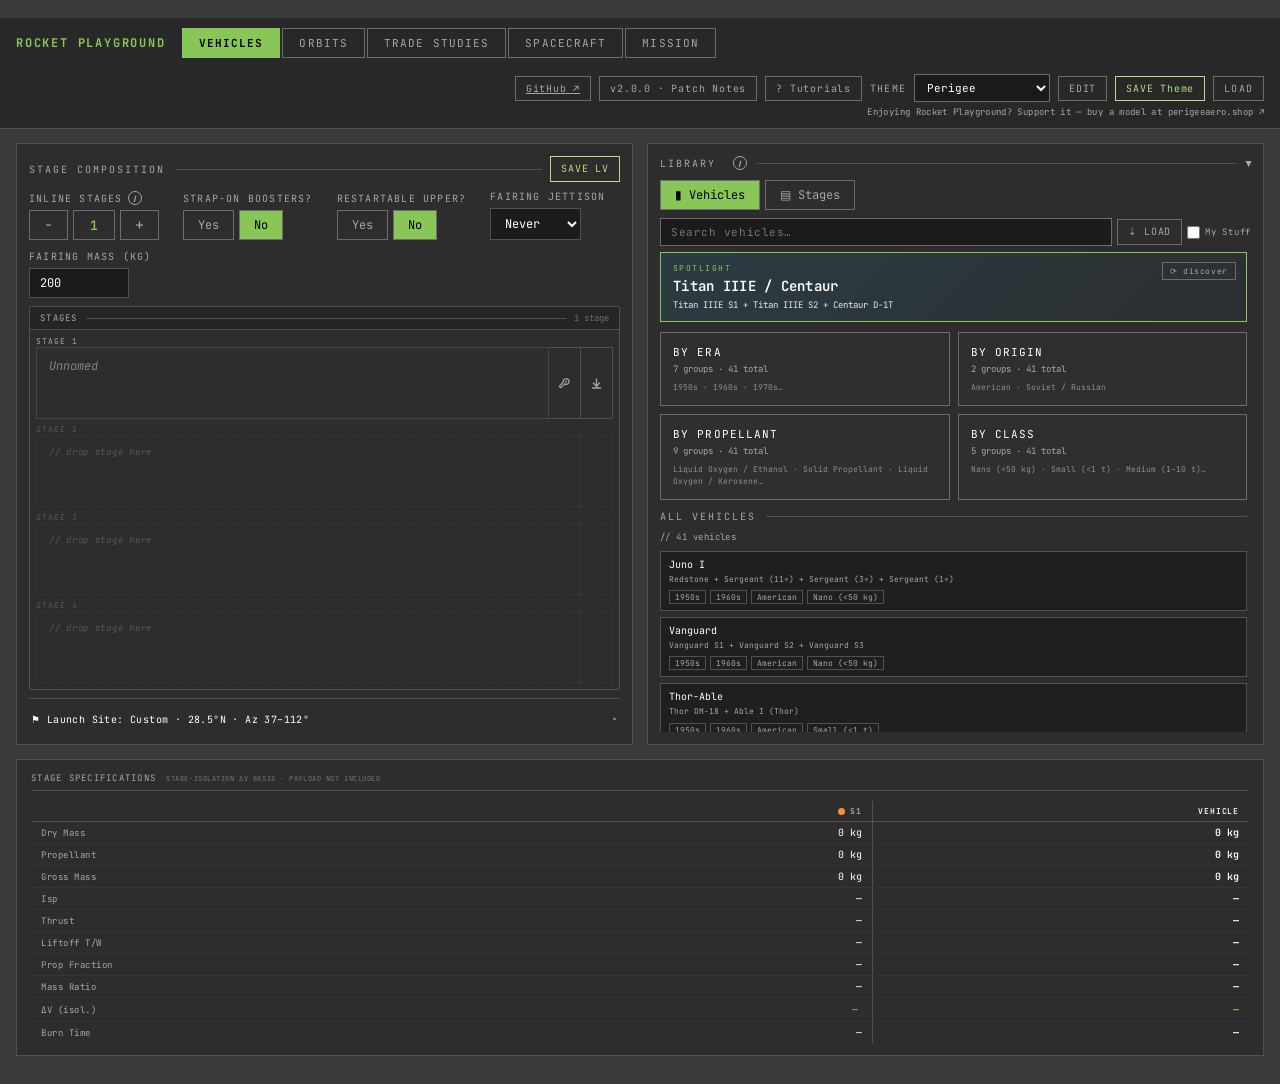
==== commit 76be32da: "fix: trade-study vehicle dropdown refreshes with saved vehicles; smaller table - tsEnsureRendered re" ====
--- a/lv_calc.html
+++ b/lv_calc.html
@@ -3826,7 +3826,15 @@
 function tsEnsureRendered(){
   const panel=document.getElementById('ts-panel');
   if(!panel)return;
-  if(!panel.innerHTML.trim())tsRenderForm();
+  if(!panel.innerHTML.trim()){tsRenderForm();return;}
+  // Vehicles saved since the first render must appear: rebuild the compare
+  // dropdown's options on every page visit, preserving the current selection.
+  const sel=document.getElementById('ts-cmp-select');
+  if(sel){
+    const v=sel.value;
+    sel.innerHTML=_tsCompareOptionsHTML();
+    if([...sel.options].some(o=>o.value===v))sel.value=v;
+  }
 }
 
 // Assemble the vehicle/site/booster args the same way calculate() does, from the DOM.
@@ -4214,19 +4222,19 @@
   let rows='';
   for(let r=0;r<maxLen;r++){
     const xVal=res.series[0].points[r]?res.series[0].points[r].x:null;
-    let row=`<td style="padding:3px 10px;border-bottom:1px solid var(--border);">${xVal!=null?_tsFmtX(xVal):'—'}</td>`;
+    let row=`<td style="padding:2px 8px;border-bottom:1px solid var(--border);">${xVal!=null?_tsFmtX(xVal):'—'}</td>`;
     res.series.forEach(s=>{
       const p=s.points[r];
       const cell=p?(p.error?'—':_tsFmt(p.y)):'—';
-      row+=`<td style="padding:3px 10px;border-bottom:1px solid var(--border);" title="${p&&p.error?_tsEsc(p.error):''}">${cell}</td>`;
+      row+=`<td style="padding:2px 8px;border-bottom:1px solid var(--border);" title="${p&&p.error?_tsEsc(p.error):''}">${cell}</td>`;
     });
     rows+=`<tr>${row}</tr>`;
   }
   const unitSuffix=res.yUnit?` (${res.yUnit})`:'';
-  const headCols=res.series.map((s,i)=>`<th style="text-align:left;padding:3px 10px;color:${TS_SERIES_COLORS[i%TS_SERIES_COLORS.length]};border-bottom:1px solid var(--border-bright);">${_tsEsc(s.name)} — ${res.yLabel}${unitSuffix}</th>`).join('');
+  const headCols=res.series.map((s,i)=>`<th style="text-align:left;padding:2px 8px;color:${TS_SERIES_COLORS[i%TS_SERIES_COLORS.length]};border-bottom:1px solid var(--border-bright);">${_tsEsc(s.name)} — ${res.yLabel}${unitSuffix}</th>`).join('');
   const xUnitSuffix=res.xUnit?` (${res.xUnit})`:'';
-  wrap.innerHTML=`<table style="width:100%;border-collapse:collapse;font-family:var(--mono);font-size:10px;color:var(--text-bright);">
-    <thead><tr><th style="text-align:left;padding:3px 10px;color:var(--text-dim);border-bottom:1px solid var(--border-bright);">${res.xLabel}${xUnitSuffix}</th>${headCols}</tr></thead>
+  wrap.innerHTML=`<table style="width:100%;border-collapse:collapse;font-family:var(--mono);font-size:9px;color:var(--text-bright);">
+    <thead><tr><th style="text-align:left;padding:2px 8px;color:var(--text-dim);border-bottom:1px solid var(--border-bright);">${res.xLabel}${xUnitSuffix}</th>${headCols}</tr></thead>
     <tbody>${rows}</tbody></table>`;
 }
 
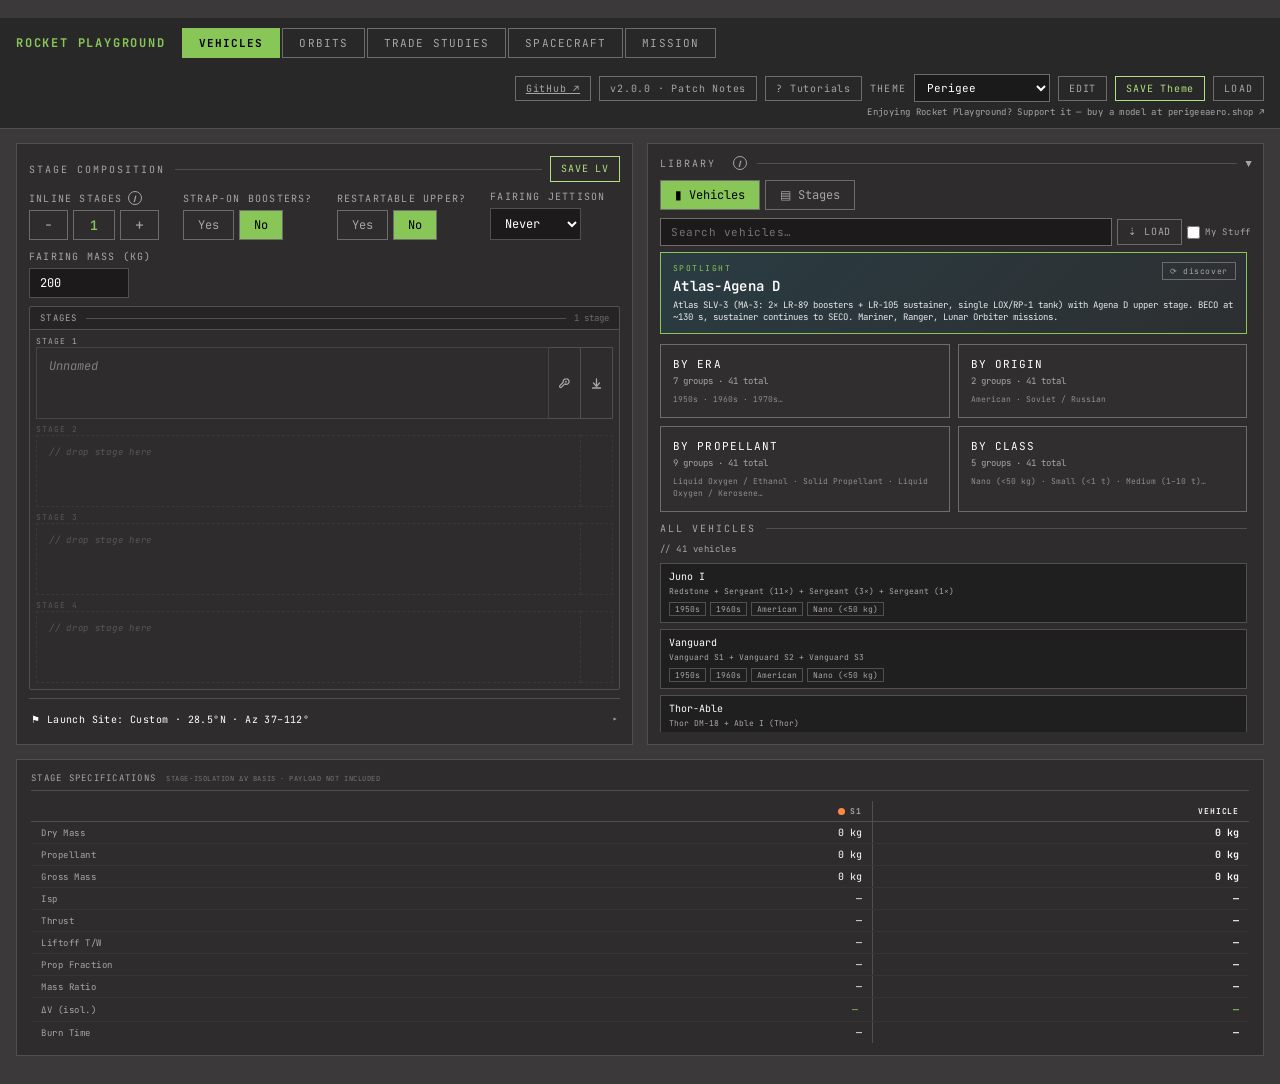
==== commit 00be4664: "feat: trade studies — destination-first, metric selector, tornado sensitivity, optional worksheet - " ====
--- a/lv_calc.html
+++ b/lv_calc.html
@@ -3815,10 +3815,10 @@
 // deliberately not shared with calculate()'s local closure).
 let _tsRunToken=0;   // increments to cancel an in-flight chunked sweep
 let _tsResult=null;  // {xLabel,yLabel,xUnit,yUnit,series:[{name,points:[{x,y}]}],zeroLine}
-// Vehicle comparison selection: array of {kind:'builtin'|'user', idx, name}. Max 4.
-// The current DOM vehicle is always series 0 and is NOT stored in this array.
-let _tsCompareVehicles=[];
-const TS_MAX_COMPARE=4;
+// Vehicle comparison selection: array of {kind:'worksheet'|'builtin'|'user', idx, name}.
+// This array is now the ONLY source of sweep series — there is no implicit series 0.
+let _tsCompareVehicles=[{kind:'worksheet',idx:0,name:'Worksheet'}];
+const TS_MAX_COMPARE=5;
 const TS_SERIES_COLORS=['var(--accent)','var(--accent2)','var(--accent3)','var(--nm-earth)','var(--nm-lunar)'];
 
 // Trade Studies is now its own always-expanded page (#page-trades). Ensure the
@@ -3863,11 +3863,52 @@
 }
 
 const TS_VARS={
-  altitude:{label:'Parking Altitude',unit:'km',from:200,to:2000,dom:'parking-alt'},
+  destination:{label:'Destination',unit:'',from:0,to:0,dom:null},
+  altitude:{label:'Parking Altitude',unit:'km',from:200,to:10000,dom:'parking-alt'},
   inclination:{label:'Inclination',unit:'deg',from:0,to:90,dom:'inclination'},
   payload:{label:'Payload Mass',unit:'kg',from:0,to:20000,dom:'payload-mass'},
-  destination:{label:'Destination',unit:'',from:0,to:0,dom:null},
+  sensitivity:{label:'Sensitivity',unit:'',from:0,to:0,dom:null},
 };
+
+// ── Metric selector (y-axis) ──────────────────
+// Applies to numeric sweeps (altitude/inclination/payload), destination sweeps, and
+// the sensitivity/tornado sweep. 'maxpay' and 'payfrac' are disabled on the payload
+// sweep (x IS payload there — nonsensical) and auto-switch to 'margin'.
+const TS_METRICS={
+  maxpay:  {label:'Max Payload',unit:'kg',zeroLine:false},
+  margin:  {label:'ΔV Margin',unit:'m/s',zeroLine:true},
+  payfrac: {label:'Payload Fraction',unit:'%',zeroLine:false},
+  tdv:     {label:'Total ΔV',unit:'m/s',zeroLine:false},
+  tbt:     {label:'Total Burn Time',unit:'s',zeroLine:false},
+  tw:      {label:'Liftoff T:W',unit:'',zeroLine:false},
+};
+const TS_METRIC_ORDER=['maxpay','margin','payfrac','tdv','tbt','tw'];
+
+// Compute the chosen metric for a base vehicle at a given payload + orbit params.
+// onOrbitDV: fixed on-orbit ΔV to use (payload/altitude/inclination sweeps pass a
+// shared or per-point value; destination sweep passes the per-destination r.onOrbitDV).
+function _tsMetricAt(metric,base,payload,parkingAlt,onOrbitDV){
+  if(metric==='maxpay'){
+    const y=lvMaxPayload(base.stages,base.boosterArg,base.fairingM,base.fairingJ,parkingAlt,onOrbitDV,base.siteLat,base.azMin,base.azMax);
+    return Number.isFinite(y)?y:0;
+  }
+  if(metric==='payfrac'){
+    const maxPay=lvMaxPayload(base.stages,base.boosterArg,base.fairingM,base.fairingJ,parkingAlt,onOrbitDV,base.siteLat,base.azMin,base.azMax);
+    if(!Number.isFinite(maxPay)||maxPay<=0)return 0;
+    const r=lvPerformance(base.stages,base.boosterArg,maxPay,base.fairingM,base.fairingJ,parkingAlt,onOrbitDV,base.siteLat,base.azMin,base.azMax);
+    return r.tMas>0?(maxPay/r.tMas)*100:0;
+  }
+  const r=lvPerformance(base.stages,base.boosterArg,payload,base.fairingM,base.fairingJ,parkingAlt,onOrbitDV,base.siteLat,base.azMin,base.azMax);
+  if(metric==='margin')return Number.isFinite(r.margin)?r.margin:0;
+  if(metric==='tdv')return Number.isFinite(r.tDV)?r.tDV:0;
+  if(metric==='tbt')return Number.isFinite(r.tBT)?r.tBT:0;
+  if(metric==='tw')return r.A0>0?r.A0/G0:0;
+  return 0;
+}
+
+function _tsSelectedMetric(){
+  return document.getElementById('ts-metric')?.value||'maxpay';
+}
 
 // Destination sweep: which destinations are enabled. Keyed by `${planet}::${name}`.
 // Populated lazily on first render of the destination picker (Earth checked by default).
@@ -3895,10 +3936,17 @@
         <div>
           <div class="sl" style="margin-bottom:4px;">Sweep Variable</div>
           <select id="ts-var" onchange="tsOnVarChange()" style="font-family:var(--mono);font-size:11px;background:var(--panel);color:var(--text-bright);border:1px solid var(--border-bright);padding:5px 8px;">
+            <option value="destination">Destination</option>
             <option value="altitude">Parking Altitude (km)</option>
             <option value="inclination">Inclination (deg)</option>
             <option value="payload">Payload Mass (kg)</option>
-            <option value="destination">Destination</option>
+            <option value="sensitivity">Sensitivity (tornado)</option>
+          </select>
+        </div>
+        <div id="ts-metric-field">
+          <div class="sl" style="margin-bottom:4px;">Metric</div>
+          <select id="ts-metric" onchange="tsOnMetricChange()" style="font-family:var(--mono);font-size:11px;background:var(--panel);color:var(--text-bright);border:1px solid var(--border-bright);padding:5px 8px;">
+            ${TS_METRIC_ORDER.map(k=>`<option value="${k}">${TS_METRICS[k].label}</option>`).join('')}
           </select>
         </div>
         <div id="ts-range-fields" style="display:flex;gap:8px;flex-wrap:wrap;align-items:flex-end;">
@@ -3906,12 +3954,19 @@
           <div><div class="sl" style="margin-bottom:4px;">To</div><input id="ts-to" type="number" style="width:90px;font-family:var(--mono);font-size:11px;background:var(--panel);color:var(--text-bright);border:1px solid var(--border-bright);padding:5px 8px;"></div>
           <div><div class="sl" style="margin-bottom:4px;">Steps</div><input id="ts-steps" type="number" value="20" min="2" max="60" style="width:70px;font-family:var(--mono);font-size:11px;background:var(--panel);color:var(--text-bright);border:1px solid var(--border-bright);padding:5px 8px;"></div>
         </div>
+        <div id="ts-sens-fields" style="display:none;gap:8px;flex-wrap:wrap;align-items:flex-end;">
+          <div>
+            <div class="sl" style="margin-bottom:4px;">Vehicle</div>
+            <select id="ts-sens-vehicle" style="font-family:var(--mono);font-size:11px;background:var(--panel);color:var(--text-bright);border:1px solid var(--border-bright);padding:5px 8px;max-width:220px;"></select>
+          </div>
+          <div><div class="sl" style="margin-bottom:4px;">Vary by ±%</div><input id="ts-sens-pct" type="number" value="10" min="1" max="90" style="width:70px;font-family:var(--mono);font-size:11px;background:var(--panel);color:var(--text-bright);border:1px solid var(--border-bright);padding:5px 8px;"></div>
+        </div>
         <button class="act-btn green" onclick="tsRunSweep()">▶ Run Sweep</button>
         <button class="act-btn" id="ts-csv-btn" onclick="tsDownloadCSV()" disabled>Download CSV</button>
       </div>
       <div id="ts-dest-picker" style="display:none;border:1px solid var(--border);padding:8px 10px;margin-bottom:10px;max-height:220px;overflow:auto;"></div>
       <div style="border:1px solid var(--border);padding:8px 10px;margin-bottom:10px;">
-        <div class="sl" style="margin-bottom:6px;">Compare Vehicles <span style="color:var(--text-dim);font-weight:normal;">(current vehicle always included, up to ${TS_MAX_COMPARE} more)</span></div>
+        <div class="sl" style="margin-bottom:6px;">Compare Vehicles <span style="color:var(--text-dim);font-weight:normal;">(up to ${TS_MAX_COMPARE})</span></div>
         <div style="display:flex;gap:8px;align-items:center;flex-wrap:wrap;margin-bottom:6px;">
           <select id="ts-cmp-select" style="font-family:var(--mono);font-size:11px;background:var(--panel);color:var(--text-bright);border:1px solid var(--border-bright);padding:5px 8px;max-width:280px;">
             ${_tsCompareOptionsHTML()}
@@ -3926,6 +3981,7 @@
       <div class="ts-chart-card" id="ts-chart-wrap"></div>
       <div id="ts-table-wrap" style="margin-top:10px;max-height:280px;overflow:auto;"></div>
     </div>`;
+  document.getElementById('ts-metric').value='maxpay';
   tsOnVarChange();
   tsRenderCompareChips();
 }
@@ -3957,24 +4013,32 @@
 // ── Vehicle comparison: selection UI ──────────
 
 function _tsCompareOptionsHTML(){
-  const opts=[];
+  const opts=[`<option value="worksheet:0">[Worksheet] Current Vehicles-page vehicle</option>`];
   (typeof BUILTIN_PRESETS!=='undefined'?BUILTIN_PRESETS:[]).forEach((p,i)=>{
     opts.push(`<option value="builtin:${i}">[Preset] ${_tsEsc(p.name)}</option>`);
   });
   (typeof userLVs!=='undefined'?userLVs:[]).forEach((v,i)=>{
     opts.push(`<option value="user:${i}">[My Stuff] ${_tsEsc(v.name)}</option>`);
   });
-  return opts.join('')||'<option disabled>No vehicles available</option>';
+  return opts.join('');
 }
 
 function _tsEsc(s){return String(s==null?'':s).replace(/[&<>"]/g,c=>({'&':'&amp;','<':'&lt;','>':'&gt;','"':'&quot;'}[c]));}
+
+function _tsWorksheetLabel(){return (typeof loadedVehicleName!=='undefined'&&loadedVehicleName)?loadedVehicleName:'Worksheet';}
 
 function tsAddCompareVehicle(){
   const sel=document.getElementById('ts-cmp-select');
   if(!sel||!sel.value)return;
-  if(_tsCompareVehicles.length>=TS_MAX_COMPARE){_tsSetError(`You can compare up to ${TS_MAX_COMPARE} additional vehicles.`);return;}
+  if(_tsCompareVehicles.length>=TS_MAX_COMPARE){_tsSetError(`You can compare up to ${TS_MAX_COMPARE} vehicles.`);return;}
   const [kind,idxStr]=sel.value.split(':');
   const idx=parseInt(idxStr);
+  if(kind==='worksheet'){
+    if(_tsCompareVehicles.some(cv=>cv.kind==='worksheet'))return;
+    _tsCompareVehicles.push({kind:'worksheet',idx:0,name:_tsWorksheetLabel()});
+    tsRenderCompareChips();
+    return;
+  }
   const src=kind==='builtin'?BUILTIN_PRESETS[idx]:userLVs[idx];
   if(!src)return;
   // Avoid duplicate entries
@@ -3991,17 +4055,37 @@
 function tsRenderCompareChips(){
   const wrap=document.getElementById('ts-cmp-chips');
   if(!wrap)return;
-  const curName=(typeof loadedVehicleName!=='undefined'&&loadedVehicleName)?loadedVehicleName:'Worksheet';
-  let html=`<span style="display:inline-flex;align-items:center;gap:5px;font-family:var(--mono);font-size:10px;color:var(--text-bright);border:1px solid var(--accent);padding:3px 8px;background:rgba(0,0,0,.2);">
-    <span style="width:9px;height:9px;background:${TS_SERIES_COLORS[0]};display:inline-block;"></span>Current: ${_tsEsc(curName)}</span>`;
+  let html='';
   _tsCompareVehicles.forEach((cv,i)=>{
-    const color=TS_SERIES_COLORS[(i+1)%TS_SERIES_COLORS.length];
+    const color=TS_SERIES_COLORS[i%TS_SERIES_COLORS.length];
+    const label=cv.kind==='worksheet'?_tsWorksheetLabel():cv.name;
     html+=`<span style="display:inline-flex;align-items:center;gap:5px;font-family:var(--mono);font-size:10px;color:var(--text-bright);border:1px solid var(--border-bright);padding:3px 8px;">
-      <span style="width:9px;height:9px;background:${color};display:inline-block;"></span>${_tsEsc(cv.name)}
+      <span style="width:9px;height:9px;background:${color};display:inline-block;"></span>${_tsEsc(label)}
       <span style="cursor:pointer;color:var(--text-dim);" onclick="tsRemoveCompareVehicle(${i})">✕</span></span>`;
   });
-  wrap.innerHTML=html;
-}
+  wrap.innerHTML=html||'<span style="font-family:var(--mono);font-size:10px;color:var(--text-dim);">No vehicles selected.</span>';
+  _tsRefreshSensVehicleOptions();
+}
+
+function _tsRefreshSensVehicleOptions(){
+  const sel=document.getElementById('ts-sens-vehicle');
+  if(!sel)return;
+  const prev=sel.value;
+  sel.innerHTML=_tsCompareVehicles.map((cv,i)=>{
+    const label=cv.kind==='worksheet'?_tsWorksheetLabel():cv.name;
+    return `<option value="${i}">${_tsEsc(label)}</option>`;
+  }).join('')||'<option disabled>No vehicles selected</option>';
+  if(prev!==''&&[...sel.options].some(o=>o.value===prev))sel.value=prev;
+}
+
+// Resolve a compare-list entry {kind,idx,name} to its base bundle. 'worksheet'
+// reads live DOM at run time (per the spec — must not be cached at selection time).
+function _tsResolveBase(cv){
+  if(cv.kind==='worksheet')return _tsCollectBase();
+  const src=cv.kind==='builtin'?BUILTIN_PRESETS[cv.idx]:userLVs[cv.idx];
+  return src?_tsVehicleToBase(src):null;
+}
+function _tsResolveLabel(cv){return cv.kind==='worksheet'?_tsWorksheetLabel():cv.name;}
 
 // Convert a saved/preset vehicle object (buildLVObject shape) into the same
 // {fairingM,fairingJ,siteLat,azMin,azMax,stages,boosterArg,parkingAlt,payload} bundle
@@ -4030,21 +4114,48 @@
 }
 
 function tsOnVarChange(){
-  const key=document.getElementById('ts-var')?.value||'altitude';
+  const key=document.getElementById('ts-var')?.value||'destination';
   const v=TS_VARS[key];
   const isDest=key==='destination';
+  const isSens=key==='sensitivity';
   const rangeEl=document.getElementById('ts-range-fields');
   const pickerEl=document.getElementById('ts-dest-picker');
-  if(rangeEl)rangeEl.style.display=isDest?'none':'flex';
+  const sensEl=document.getElementById('ts-sens-fields');
+  const metricSel=document.getElementById('ts-metric');
+  if(rangeEl)rangeEl.style.display=(isDest||isSens)?'none':'flex';
+  if(sensEl)sensEl.style.display=isSens?'flex':'none';
+  if(isSens)_tsRefreshSensVehicleOptions();
   if(pickerEl){
     pickerEl.style.display=isDest?'block':'none';
     if(isDest){_tsInitDestEnabled();pickerEl.innerHTML=_tsDestPickerHTML();}
   }
-  if(!isDest){
+  if(!isDest&&!isSens){
     const fromEl=document.getElementById('ts-from'),toEl=document.getElementById('ts-to');
     if(fromEl)fromEl.value=v.from;
     if(toEl)toEl.value=v.to;
   }
+  // Payload sweep: maxpay/payfrac are nonsensical (x IS payload) — disable + auto-switch.
+  if(metricSel){
+    const maxOpt=metricSel.querySelector('option[value="maxpay"]');
+    const fracOpt=metricSel.querySelector('option[value="payfrac"]');
+    const disable=(key==='payload');
+    if(maxOpt)maxOpt.disabled=disable;
+    if(fracOpt)fracOpt.disabled=disable;
+    const noteEl=document.getElementById('ts-note');
+    if(disable&&(metricSel.value==='maxpay'||metricSel.value==='payfrac')){
+      metricSel.value='margin';
+      if(noteEl)noteEl.textContent='Max Payload / Payload Fraction are not meaningful on a payload-mass sweep (x is already payload) — switched to ΔV Margin.';
+    }
+  }
+}
+
+function tsOnMetricChange(){
+  const key=document.getElementById('ts-var')?.value||'destination';
+  const metricSel=document.getElementById('ts-metric');
+  if(key==='payload'&&metricSel&&(metricSel.value==='maxpay'||metricSel.value==='payfrac')){
+    _tsSetError('Max Payload / Payload Fraction are not meaningful on a payload-mass sweep.');
+    metricSel.value='margin';
+  }
 }
 
 function _tsSetError(msg){
@@ -4054,8 +4165,10 @@
 
 function tsRunSweep(){
   _tsSetError('');
-  const key=document.getElementById('ts-var')?.value||'altitude';
+  const key=document.getElementById('ts-var')?.value||'destination';
   if(key==='destination'){tsRunDestinationSweep();return;}
+  if(key==='sensitivity'){tsRunSensitivitySweep();return;}
+  if(!_tsCompareVehicles.length){_tsSetError('Add at least one vehicle.');return;}
   const v=TS_VARS[key];
   const from=parseFloat(document.getElementById('ts-from')?.value);
   const to=parseFloat(document.getElementById('ts-to')?.value);
@@ -4064,14 +4177,19 @@
   if(from>=to){_tsSetError('From must be less than To.');return;}
   if(!Number.isFinite(steps)||steps<2||steps>60){_tsSetError('Steps must be an integer between 2 and 60.');return;}
 
-  const curName=(typeof loadedVehicleName!=='undefined'&&loadedVehicleName)?loadedVehicleName:'Worksheet';
-  // Series 0 = current DOM vehicle; series 1..N = selected comparison vehicles.
-  const seriesDefs=[{name:'Current: '+curName,base:_tsCollectBase(),isCurrent:true}];
-  _tsCompareVehicles.forEach(cv=>{
-    const src=cv.kind==='builtin'?BUILTIN_PRESETS[cv.idx]:userLVs[cv.idx];
-    if(!src)return;
-    seriesDefs.push({name:cv.name,base:_tsVehicleToBase(src),isCurrent:false});
-  });
+  let metric=_tsSelectedMetric();
+  if(key==='payload'&&(metric==='maxpay'||metric==='payfrac')){
+    metric='margin';
+    const metricSel=document.getElementById('ts-metric');
+    if(metricSel)metricSel.value='margin';
+  }
+  const metricDef=TS_METRICS[metric];
+
+  const seriesDefs=_tsCompareVehicles.map(cv=>{
+    const base=_tsResolveBase(cv);
+    return base?{name:_tsResolveLabel(cv),base}:null;
+  }).filter(Boolean);
+  if(!seriesDefs.length){_tsSetError('Add at least one vehicle.');return;}
 
   const xs=[];
   for(let i=0;i<steps;i++)xs.push(from+(to-from)*i/(steps-1));
@@ -4082,17 +4200,14 @@
   if(csvBtn)csvBtn.disabled=true;
   _tsResult=null;
 
-  let xLabel=v.label,xUnit=v.unit,yLabel,yUnit,zeroLine=false;
+  let xLabel=v.label,xUnit=v.unit,yLabel=metricDef.label,yUnit=metricDef.unit,zeroLine=metricDef.zeroLine;
 
   if(key==='altitude'){
-    yLabel='Max Payload';yUnit='kg';
-    if(noteEl)noteEl.textContent='Varies: parking/target altitude (circular, apogee=perigee=parking). Holds constant: inclination, payload path, booster, all stage masses (per vehicle). Site latitude/azimuth is per-vehicle. On-orbit ΔV recomputed per point via the minimal circular-orbit plane-change formula (see 165-trade-study.js) — NOT calculate()\'s full elliptical logic.';
+    if(noteEl)noteEl.textContent=`Varies: parking/target altitude (circular, apogee=perigee=parking). Metric: ${metricDef.label}. Holds constant: inclination, payload path, booster, all stage masses (per vehicle). Site latitude/azimuth is per-vehicle. On-orbit ΔV recomputed per point via the minimal circular-orbit plane-change formula (see 165-trade-study.js) — NOT calculate()\'s full elliptical logic.`;
   }else if(key==='inclination'){
-    yLabel='Max Payload';yUnit='kg';
-    if(noteEl)noteEl.textContent='Varies: target inclination at the shared sweep parking altitude (circular orbit assumed). Holds constant: parking altitude, booster, all stage masses (per vehicle). Site latitude/azimuth is per-vehicle. On-orbit ΔV = plane-change only, via the minimal circular-orbit formula — NOT calculate()\'s full elliptical logic.';
+    if(noteEl)noteEl.textContent=`Varies: target inclination at the shared sweep parking altitude (circular orbit assumed). Metric: ${metricDef.label}. Holds constant: parking altitude, booster, all stage masses (per vehicle). Site latitude/azimuth is per-vehicle. On-orbit ΔV = plane-change only, via the minimal circular-orbit formula — NOT calculate()\'s full elliptical logic.`;
   }else{
-    yLabel='ΔV Margin';yUnit='m/s';zeroLine=true;
-    if(noteEl)noteEl.textContent='Varies: payload mass. Holds constant: parking altitude, inclination (on-orbit ΔV taken from the last Calculate run for the current vehicle, or 0 if none — same fixed value applied to all compared vehicles for a fair x-axis), booster, all stage masses (per vehicle). Site latitude/azimuth is per-vehicle. Uses lvPerformance() margin directly (same math as Calculate).';
+    if(noteEl)noteEl.textContent=`Varies: payload mass. Metric: ${metricDef.label}. Holds constant: parking altitude, inclination (on-orbit ΔV taken from the last Calculate run for the current vehicle, or 0 if none — same fixed value applied to all compared vehicles for a fair x-axis), booster, all stage masses (per vehicle). Site latitude/azimuth is per-vehicle.`;
   }
 
   const fixedOnOrbitDV=(key==='payload')?((lastResult&&Number.isFinite(lastResult.onOrbitDV))?lastResult.onOrbitDV:0):null;
@@ -4115,13 +4230,12 @@
       let y;
       if(key==='altitude'){
         const onOrbitDV=_tsOnOrbitDVCircular(x,curInc,base.siteLat);
-        y=lvMaxPayload(base.stages,base.boosterArg,base.fairingM,base.fairingJ,x,onOrbitDV,base.siteLat,base.azMin,base.azMax);
+        y=_tsMetricAt(metric,base,base.payload,x,onOrbitDV);
       }else if(key==='inclination'){
         const onOrbitDV=_tsOnOrbitDVCircular(sharedParkingAlt,x,base.siteLat);
-        y=lvMaxPayload(base.stages,base.boosterArg,base.fairingM,base.fairingJ,sharedParkingAlt,onOrbitDV,base.siteLat,base.azMin,base.azMax);
+        y=_tsMetricAt(metric,base,base.payload,sharedParkingAlt,onOrbitDV);
       }else{
-        const r=lvPerformance(base.stages,base.boosterArg,x,base.fairingM,base.fairingJ,base.parkingAlt,fixedOnOrbitDV,base.siteLat,base.azMin,base.azMax);
-        y=r.margin;
+        y=_tsMetricAt(metric,base,x,base.parkingAlt,fixedOnOrbitDV);
       }
       pts.push({x,y:Number.isFinite(y)?y:0});
     }
@@ -4133,10 +4247,10 @@
       setTimeout(chunk,0);
     }else{
       if(progEl)progEl.textContent='';
-      // Zero-clip capability curves (altitude/inclination): end the polyline at the
-      // last positive point, interpolating a clean zero-crossing x. The margin (payload)
-      // sweep is exempt — it legitimately has a negative region.
-      const clip=(key==='altitude'||key==='inclination');
+      // Zero-clip capability curves (altitude/inclination, maxpay/payfrac metrics only —
+      // these legitimately hit a hard zero; margin/tdv/tbt/tw are exempt, they may
+      // legitimately go negative (margin) or don't have a "capability cliff" meaning).
+      const clip=(key==='altitude'||key==='inclination')&&(metric==='maxpay'||metric==='payfrac');
       _tsResult={xLabel,xUnit,yLabel,yUnit,zeroLine,series,type:'line',clip};
       tsRenderChart(_tsResult);
       tsRenderTable(_tsResult);
@@ -4157,21 +4271,23 @@
     });
   });
   if(!selected.length){_tsSetError('Select at least one destination.');return;}
-
-  const curName=(typeof loadedVehicleName!=='undefined'&&loadedVehicleName)?loadedVehicleName:'Worksheet';
-  const seriesDefs=[{name:'Current: '+curName,base:_tsCollectBase(),isCurrent:true}];
-  _tsCompareVehicles.forEach(cv=>{
-    const src=cv.kind==='builtin'?BUILTIN_PRESETS[cv.idx]:userLVs[cv.idx];
-    if(!src)return;
-    seriesDefs.push({name:cv.name,base:_tsVehicleToBase(src),isCurrent:false});
-  });
+  if(!_tsCompareVehicles.length){_tsSetError('Add at least one vehicle.');return;}
+
+  const metric=_tsSelectedMetric();
+  const metricDef=TS_METRICS[metric];
+
+  const seriesDefs=_tsCompareVehicles.map(cv=>{
+    const base=_tsResolveBase(cv);
+    return base?{name:_tsResolveLabel(cv),base}:null;
+  }).filter(Boolean);
+  if(!seriesDefs.length){_tsSetError('Add at least one vehicle.');return;}
 
   const token=++_tsRunToken;
   const noteEl=document.getElementById('ts-note');
   const csvBtn=document.getElementById('ts-csv-btn');
   if(csvBtn)csvBtn.disabled=true;
   _tsResult=null;
-  if(noteEl)noteEl.textContent='Varies: destination (per ORBIT_CATEGORIES). Holds constant: all stage masses, booster, fairing per vehicle. On-orbit ΔV per destination computed via the pinned pure destOnOrbitDV() (145-dest-dv.js) — same math as the main calculator. Impossible C3 (below escape minimum for the parking perigee) shows payload = 0.';
+  if(noteEl)noteEl.textContent=`Varies: destination (per ORBIT_CATEGORIES). Metric: ${metricDef.label} (margin/T:W/ΔV/burn-time metrics evaluated at each vehicle's current payload input). Holds constant: all stage masses, booster, fairing per vehicle. On-orbit ΔV per destination computed via the pinned pure destOnOrbitDV() (145-dest-dv.js) — same math as the main calculator. Impossible C3 (below escape minimum for the parking perigee) shows a blank/zero value.`;
 
   const progEl=document.getElementById('ts-progress');
   const series=seriesDefs.map(sd=>({name:sd.name,points:[]}));
@@ -4191,8 +4307,9 @@
       const r=destOnOrbitDV(destArg,base.siteLat);
       let y=0;
       if(!r.error){
-        y=lvMaxPayload(base.stages,base.boosterArg,base.fairingM,base.fairingJ,r.parkingAlt,r.onOrbitDV,base.siteLat,base.azMin,base.azMax);
-        if(!Number.isFinite(y)||y<0)y=0;
+        y=_tsMetricAt(metric,base,base.payload,r.parkingAlt,r.onOrbitDV);
+        if(!Number.isFinite(y))y=0;
+        if((metric==='maxpay'||metric==='payfrac')&&y<0)y=0;
       }
       pts.push({x:dest.name,y,planet:dest.planet,error:r.error||null});
     }
@@ -4204,8 +4321,8 @@
       setTimeout(chunk,0);
     }else{
       if(progEl)progEl.textContent='';
-      const anyNonzero=series.some(s=>s.points.some(p=>p.y>0));
-      _tsResult={xLabel:'Destination',xUnit:'',yLabel:'Max Payload',yUnit:'kg',zeroLine:false,series,type:'bar',anyNonzero};
+      const anyNonzero=series.some(s=>s.points.some(p=>!p.error&&p.y!==0));
+      _tsResult={xLabel:'Destination',xUnit:'',yLabel:metricDef.label,yUnit:metricDef.unit,zeroLine:false,series,type:'bar',anyNonzero};
       tsRenderChart(_tsResult);
       tsRenderTable(_tsResult);
       if(csvBtn)csvBtn.disabled=false;
@@ -4214,9 +4331,100 @@
   chunk();
 }
 
+// ── Sensitivity / tornado sweep ──────────
+// Single-vehicle: for each stage parameter (isp, dry, prop) and booster-group
+// parameter (prop, thrust, isp) if present, evaluate the chosen metric at
+// param*(1-p%) and param*(1+p%), holding everything else at baseline.
+
+function _tsSensParamList(base){
+  const params=[];
+  base.stages.forEach((sd,i)=>{
+    const label=`Stage ${i+1}`;
+    params.push({label:`${label} Isp`,path:['stages',i,'isp']});
+    params.push({label:`${label} Dry Mass`,path:['stages',i,'dry']});
+    params.push({label:`${label} Propellant`,path:['stages',i,'prop']});
+  });
+  (base.boosterArg||[]).forEach((g,i)=>{
+    const label=(base.boosterArg.length>1)?`Booster Group ${i+1}`:'Booster';
+    params.push({label:`${label} Propellant`,path:['boosterArg',i,'prop']});
+    params.push({label:`${label} Thrust`,path:['boosterArg',i,'thrust']});
+    params.push({label:`${label} Isp`,path:['boosterArg',i,'isp']});
+  });
+  return params;
+}
+
+// Deep-clone base + apply a fractional multiplier at `path`, return the perturbed base.
+function _tsPerturbBase(base,path,mult){
+  const clone={...base,stages:base.stages.map(s=>({...s})),boosterArg:base.boosterArg?base.boosterArg.map(g=>({...g})):null};
+  const [group,idx,field]=path;
+  const target=clone[group][idx];
+  target[field]=target[field]*mult;
+  return clone;
+}
+
+function tsRunSensitivitySweep(){
+  if(!_tsCompareVehicles.length){_tsSetError('Add at least one vehicle.');return;}
+  const vIdx=parseInt(document.getElementById('ts-sens-vehicle')?.value);
+  const cv=_tsCompareVehicles[Number.isFinite(vIdx)?vIdx:0];
+  if(!cv){_tsSetError('Add at least one vehicle.');return;}
+  const base=_tsResolveBase(cv);
+  if(!base){_tsSetError('Selected vehicle could not be resolved.');return;}
+  const pct=parseFloat(document.getElementById('ts-sens-pct')?.value);
+  if(!Number.isFinite(pct)||pct<=0||pct>=100){_tsSetError('Vary by ±% must be between 0 and 100.');return;}
+  const metric=_tsSelectedMetric();
+  const metricDef=TS_METRICS[metric];
+  const p=pct/100;
+
+  const params=_tsSensParamList(base);
+  if(!params.length){_tsSetError('Selected vehicle has no stages to vary.');return;}
+
+  const baselineY=_tsMetricAt(metric,base,base.payload,base.parkingAlt,
+    (lastResult&&Number.isFinite(lastResult.onOrbitDV))?lastResult.onOrbitDV:0);
+
+  const token=++_tsRunToken;
+  const noteEl=document.getElementById('ts-note');
+  const csvBtn=document.getElementById('ts-csv-btn');
+  if(csvBtn)csvBtn.disabled=true;
+  _tsResult=null;
+  if(noteEl)noteEl.textContent=`Sensitivity (tornado) for ${_tsEsc(_tsResolveLabel(cv))}. Metric: ${metricDef.label}. Each parameter varied independently by ±${pct}% around baseline; all others held at baseline (current payload input, on-orbit ΔV from the last Calculate run or 0).`;
+
+  const progEl=document.getElementById('ts-progress');
+  const rows=params.map(pr=>({param:pr.label,low:0,high:0}));
+  const fixedOnOrbitDV=(lastResult&&Number.isFinite(lastResult.onOrbitDV))?lastResult.onOrbitDV:0;
+  let i=0;
+
+  function chunk(){
+    if(token!==_tsRunToken)return;
+    const end=Math.min(i+2,params.length);
+    for(;i<end;i++){
+      const pr=params[i];
+      const lowBase=_tsPerturbBase(base,pr.path,1-p);
+      const highBase=_tsPerturbBase(base,pr.path,1+p);
+      const lowY=_tsMetricAt(metric,lowBase,lowBase.payload,lowBase.parkingAlt,fixedOnOrbitDV);
+      const highY=_tsMetricAt(metric,highBase,highBase.payload,highBase.parkingAlt,fixedOnOrbitDV);
+      rows[i].low=Number.isFinite(lowY)?lowY:0;
+      rows[i].high=Number.isFinite(highY)?highY:0;
+    }
+    if(progEl)progEl.textContent=`computing ${i}/${params.length} parameters`;
+    if(i<params.length){
+      setTimeout(chunk,0);
+    }else{
+      if(progEl)progEl.textContent='';
+      rows.forEach(r=>{r.swing=Math.abs(r.high-r.low);});
+      rows.sort((a,b)=>b.swing-a.swing);
+      _tsResult={type:'tornado',xLabel:'Parameter',xUnit:'',yLabel:metricDef.label,yUnit:metricDef.unit,baseline:baselineY,rows,vehicleName:_tsResolveLabel(cv),pct};
+      tsRenderChart(_tsResult);
+      tsRenderTable(_tsResult);
+      if(csvBtn)csvBtn.disabled=false;
+    }
+  }
+  chunk();
+}
+
 function tsRenderTable(res){
   const wrap=document.getElementById('ts-table-wrap');
   if(!wrap)return;
+  if(res.type==='tornado'){tsRenderTornadoTable(res);return;}
   const n=res.series.length;
   const maxLen=Math.max(...res.series.map(s=>s.points.length));
   let rows='';
@@ -4238,6 +4446,27 @@
     <tbody>${rows}</tbody></table>`;
 }
 
+function tsRenderTornadoTable(res){
+  const wrap=document.getElementById('ts-table-wrap');
+  const unitSuffix=res.yUnit?` (${res.yUnit})`:'';
+  const rows=res.rows.map(r=>`<tr>
+    <td style="padding:2px 8px;border-bottom:1px solid var(--border);">${_tsEsc(r.param)}</td>
+    <td style="padding:2px 8px;border-bottom:1px solid var(--border);">${_tsFmt(r.low)}</td>
+    <td style="padding:2px 8px;border-bottom:1px solid var(--border);">${_tsFmt(res.baseline)}</td>
+    <td style="padding:2px 8px;border-bottom:1px solid var(--border);">${_tsFmt(r.high)}</td>
+    <td style="padding:2px 8px;border-bottom:1px solid var(--border);">${_tsFmt(r.swing)}</td>
+  </tr>`).join('');
+  wrap.innerHTML=`<table style="width:100%;border-collapse:collapse;font-family:var(--mono);font-size:9px;color:var(--text-bright);">
+    <thead><tr>
+      <th style="text-align:left;padding:2px 8px;color:var(--text-dim);border-bottom:1px solid var(--border-bright);">Parameter</th>
+      <th style="text-align:left;padding:2px 8px;color:var(--text-dim);border-bottom:1px solid var(--border-bright);">−${res.pct}%${unitSuffix}</th>
+      <th style="text-align:left;padding:2px 8px;color:var(--text-dim);border-bottom:1px solid var(--border-bright);">Baseline${unitSuffix}</th>
+      <th style="text-align:left;padding:2px 8px;color:var(--text-dim);border-bottom:1px solid var(--border-bright);">+${res.pct}%${unitSuffix}</th>
+      <th style="text-align:left;padding:2px 8px;color:var(--text-dim);border-bottom:1px solid var(--border-bright);">Swing${unitSuffix}</th>
+    </tr></thead>
+    <tbody>${rows}</tbody></table>`;
+}
+
 function _tsFmt(v){return Number.isFinite(v)?(Math.abs(v)>=1000?v.toLocaleString(undefined,{maximumFractionDigits:1}):v.toFixed(2)):'—';}
 function _tsFmtX(v){return typeof v==='string'?_tsEsc(v):_tsFmt(v);}
 
@@ -4245,6 +4474,7 @@
   const wrap=document.getElementById('ts-chart-wrap');
   if(!wrap)return;
   if(res.type==='bar'){tsRenderBarChart(res);return;}
+  if(res.type==='tornado'){tsRenderTornadoChart(res);return;}
   tsRenderLineChart(res);
 }
 
@@ -4372,7 +4602,7 @@
 function tsRenderBarChart(res){
   const wrap=document.getElementById('ts-chart-wrap');
   if(!res.anyNonzero){
-    wrap.innerHTML=`<div style="font-family:var(--mono);font-size:11px;color:var(--text-dim);padding:24px;text-align:center;border:1px dashed var(--border);">No capability at these destinations — every compared vehicle returns zero payload (ΔV insufficient or destination C3 unreachable). Try fewer/closer destinations or a bigger vehicle.</div>`;
+    wrap.innerHTML=`<div style="font-family:var(--mono);font-size:11px;color:var(--text-dim);padding:24px;text-align:center;border:1px dashed var(--border);">No capability at these destinations — every compared vehicle returns zero for this metric (ΔV insufficient or destination C3 unreachable). Try fewer/closer destinations, a different metric, or a bigger vehicle.</div>`;
     return;
   }
   const W=960,H=380,ML=70,MR=24,MT=16,MB=90;
@@ -4380,11 +4610,13 @@
   const dests=res.series[0].points.map(p=>p.x);
   const nGroups=dests.length;
   const nSeries=res.series.length;
-  let yMax=0;
-  res.series.forEach(s=>s.points.forEach(p=>{if(p.y>yMax)yMax=p.y;}));
-  if(yMax<=0)yMax=1;
-  yMax*=1.15;
-  const yToPx=y=>MT+plotH-(y/yMax)*plotH;
+  let yMin=0,yMax=0;
+  res.series.forEach(s=>s.points.forEach(p=>{if(p.y>yMax)yMax=p.y;if(p.y<yMin)yMin=p.y;}));
+  if(yMax<=0&&yMin>=0)yMax=1;
+  const range=(yMax-yMin)||1;
+  yMax+=range*0.15; if(yMin<0)yMin-=range*0.05;
+  const yToPx=y=>MT+plotH-(y-yMin)/(yMax-yMin)*plotH;
+  const zeroPx=yToPx(0);
 
   const groupW=plotW/nGroups;
   const barPad=groupW*0.12;
@@ -4394,7 +4626,7 @@
   const nTicks=6;
   let yTicks='';
   for(let i=0;i<=nTicks;i++){
-    const yv=yMax*i/nTicks;
+    const yv=yMin+(yMax-yMin)*i/nTicks;
     const py=yToPx(yv);
     yTicks+=`<line x1="${ML}" y1="${py}" x2="${ML+plotW}" y2="${py}" stroke="var(--border)" stroke-width="1"/>`;
     yTicks+=`<text x="${ML-6}" y="${py+3}" font-size="9" fill="var(--text-dim)" text-anchor="end" font-family="var(--mono)">${_tsFmt(yv)}</text>`;
@@ -4408,11 +4640,11 @@
       const p=res.series[si].points[g];
       const color=TS_SERIES_COLORS[si%TS_SERIES_COLORS.length];
       const bx=gx+barPad+si*barW;
-      const by=yToPx(p.y);
-      const bh=(MT+plotH)-by;
-      const title=p.error?_tsEsc(p.error):`${_tsEsc(res.series[si].name)}: ${_tsFmt(p.y)} kg`;
+      const by=Math.min(yToPx(p.y),zeroPx);
+      const bh=Math.abs(yToPx(p.y)-zeroPx);
+      const title=p.error?_tsEsc(p.error):`${_tsEsc(res.series[si].name)}: ${_tsFmt(p.y)} ${res.yUnit||''}`;
       bars+=`<g><title>${title}</title><rect x="${bx}" y="${by}" width="${Math.max(barW-1.5,0.5)}" height="${Math.max(bh,0)}" fill="${color}"/>
-        ${p.y>0?`<text x="${bx+barW/2}" y="${by-3}" font-size="8" fill="var(--text-dim)" text-anchor="middle" font-family="var(--mono)">${_tsFmt(p.y)}</text>`:''}</g>`;
+        ${p.y!==0?`<text x="${bx+barW/2}" y="${by-3}" font-size="8" fill="var(--text-dim)" text-anchor="middle" font-family="var(--mono)">${_tsFmt(p.y)}</text>`:''}</g>`;
     }
   }
 
@@ -4426,7 +4658,7 @@
     <rect x="0" y="0" width="${W}" height="${H}" fill="transparent"/>
     ${yTicks}
     <line x1="${ML}" y1="${MT}" x2="${ML}" y2="${MT+plotH}" stroke="var(--border-bright)" stroke-width="1"/>
-    <line x1="${ML}" y1="${MT+plotH}" x2="${ML+plotW}" y2="${MT+plotH}" stroke="var(--border-bright)" stroke-width="1"/>
+    <line x1="${ML}" y1="${zeroPx}" x2="${ML+plotW}" y2="${zeroPx}" stroke="var(--border-bright)" stroke-width="1"/>
     ${bars}
     ${xLabels}
     <text x="12" y="${MT+plotH/2}" font-size="10" fill="var(--text-dim)" text-anchor="middle" font-family="var(--mono)" transform="rotate(-90 12 ${MT+plotH/2})">${res.yLabel} (${res.yUnit})</text>
@@ -4434,8 +4666,76 @@
   wrap.innerHTML=svg;
 }
 
+// Horizontal tornado chart for the Sensitivity sweep. One bar per parameter,
+// sorted by |high-low| descending, spanning low->high around a baseline vertical line.
+function tsRenderTornadoChart(res){
+  const wrap=document.getElementById('ts-chart-wrap');
+  const rows=res.rows;
+  const rowH=26,padTop=16,padBot=40,ML=200,MR=30;
+  const H=padTop+padBot+rowH*rows.length;
+  const W=960;
+  const plotW=W-ML-MR,plotH=H-padTop-padBot;
+
+  let xMin=Math.min(res.baseline,...rows.map(r=>Math.min(r.low,r.high)));
+  let xMax=Math.max(res.baseline,...rows.map(r=>Math.max(r.low,r.high)));
+  if(xMin===xMax){xMin-=1;xMax+=1;}
+  const xPad=(xMax-xMin)*0.08||1;
+  xMin-=xPad;xMax+=xPad;
+  const xToPx=x=>ML+(x-xMin)/(xMax-xMin)*plotW;
+
+  const nTicks=6;
+  let xTicks='';
+  for(let i=0;i<=nTicks;i++){
+    const xv=xMin+(xMax-xMin)*i/nTicks;
+    const px=xToPx(xv);
+    xTicks+=`<line x1="${px}" y1="${padTop}" x2="${px}" y2="${padTop+plotH}" stroke="var(--border)" stroke-width="1"/>`;
+    xTicks+=`<text x="${px}" y="${padTop+plotH+16}" font-size="9" fill="var(--text-dim)" text-anchor="middle" font-family="var(--mono)">${_tsFmt(xv)}</text>`;
+  }
+
+  const baselinePx=xToPx(res.baseline);
+  const baselineLine=`<line x1="${baselinePx}" y1="${padTop}" x2="${baselinePx}" y2="${padTop+plotH}" stroke="var(--border-bright)" stroke-width="1.5" stroke-dasharray="4,3"/>`;
+
+  let bars='',labels='';
+  rows.forEach((r,i)=>{
+    const cy=padTop+i*rowH+rowH/2;
+    const bh=rowH*0.55;
+    const lowPx=xToPx(Math.min(r.low,r.high)), highPx=xToPx(Math.max(r.low,r.high));
+    const color=TS_SERIES_COLORS[0];
+    const title=`${_tsEsc(r.param)}: −${res.pct}%=${_tsFmt(r.low)}, baseline=${_tsFmt(res.baseline)}, +${res.pct}%=${_tsFmt(r.high)}`;
+    bars+=`<g><title>${title}</title><rect x="${lowPx}" y="${cy-bh/2}" width="${Math.max(highPx-lowPx,0.5)}" height="${bh}" fill="${color}" opacity="0.85"/></g>`;
+    labels+=`<text x="${ML-8}" y="${cy+3}" font-size="9" fill="var(--text-bright)" text-anchor="end" font-family="var(--mono)">${_tsEsc(r.param)}</text>`;
+  });
+
+  const svg=`<svg id="ts-svg" viewBox="0 0 ${W} ${H}" width="100%" style="display:block;" xmlns="http://www.w3.org/2000/svg">
+    <rect x="0" y="0" width="${W}" height="${H}" fill="transparent"/>
+    ${xTicks}
+    <line x1="${ML}" y1="${padTop}" x2="${ML}" y2="${padTop+plotH}" stroke="var(--border-bright)" stroke-width="1"/>
+    ${baselineLine}
+    ${bars}
+    ${labels}
+    <text x="${ML+plotW/2}" y="${H-4}" font-size="10" fill="var(--text-dim)" text-anchor="middle" font-family="var(--mono)">${res.yLabel} (${res.yUnit})</text>
+  </svg>
+  <div style="font-family:var(--mono);font-size:10px;color:var(--text-dim);margin-top:6px;">each parameter varied independently; all others at baseline.</div>`;
+  wrap.innerHTML=svg;
+}
+
 function tsDownloadCSV(){
   if(!_tsResult){showAlert('Run a sweep first.','No Data');return;}
+  if(_tsResult.type==='tornado'){
+    const unitSuffix=_tsResult.yUnit?` (${_tsResult.yUnit})`:'';
+    const header=['Parameter',`-${_tsResult.pct}%${unitSuffix}`,`Baseline${unitSuffix}`,`+${_tsResult.pct}%${unitSuffix}`,`Swing${unitSuffix}`];
+    const lines=[header.join(',')];
+    _tsResult.rows.forEach(r=>{
+      lines.push([`"${r.param.replace(/"/g,'""')}"`,r.low,_tsResult.baseline,r.high,r.swing].join(','));
+    });
+    const blob=new Blob([lines.join('\n')],{type:'text/csv'});
+    const a=document.createElement('a');
+    a.href=URL.createObjectURL(blob);
+    a.download='trade_study_tornado.csv';
+    a.click();
+    URL.revokeObjectURL(a.href);
+    return;
+  }
   const seriesNames=_tsResult.series.map(s=>s.name.replace(/"/g,'""'));
   const header=[`${_tsResult.xLabel} (${_tsResult.xUnit})`,...seriesNames.map(n=>`"${n}" — ${_tsResult.yLabel} (${_tsResult.yUnit})`)];
   const lines=[header.join(',')];
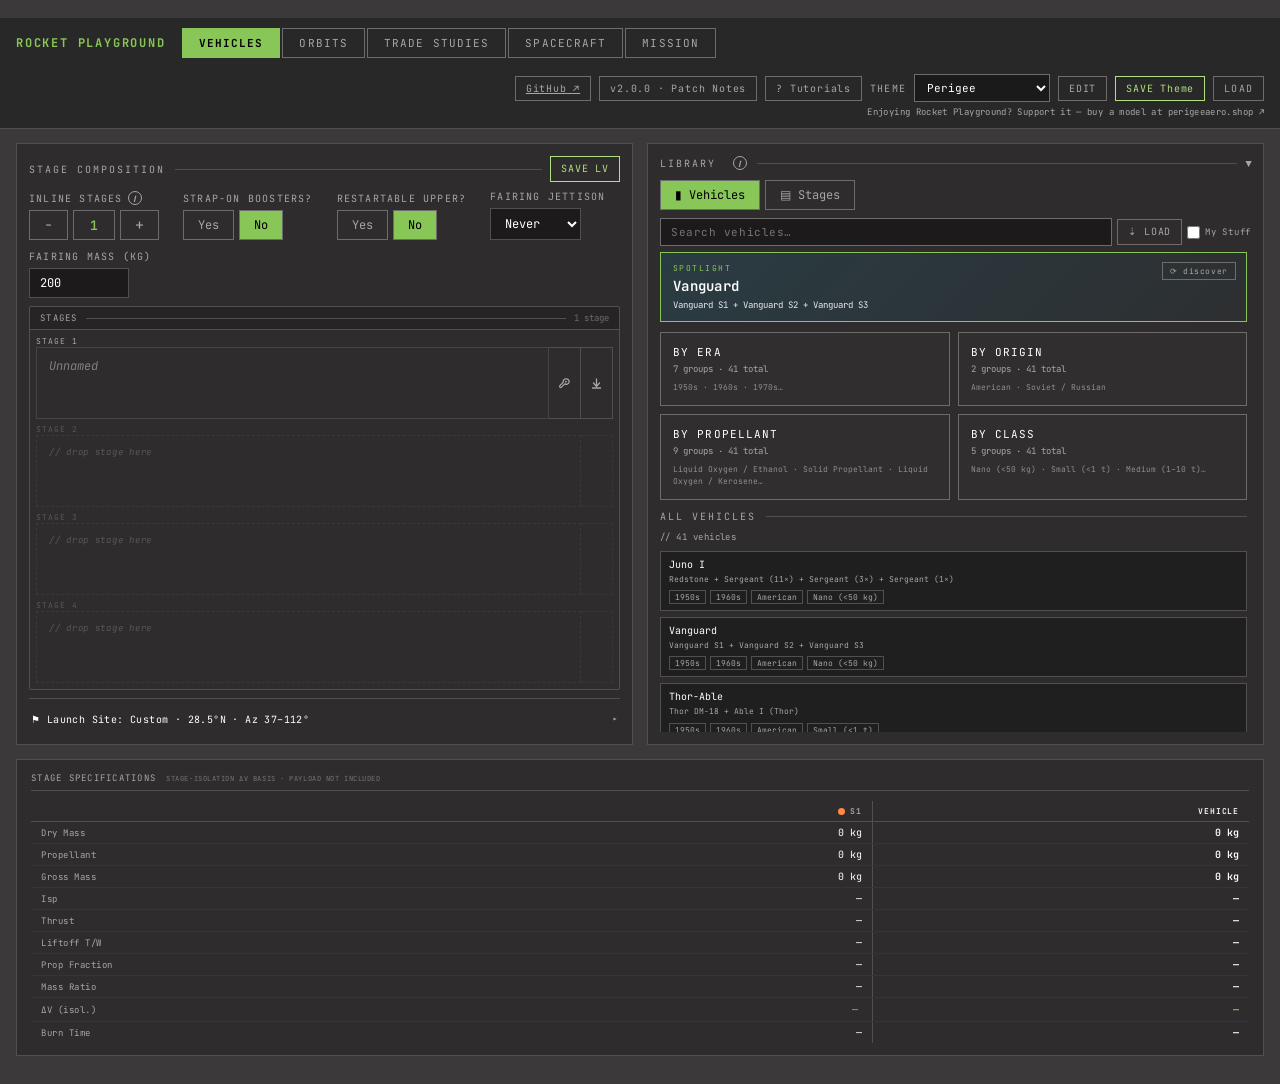
==== commit 1345ef64: "fix: S1.5 stages were never BECO-split in the trade-study/orbits pure paths lvPerformance knows noth" ====
--- a/lv_calc.html
+++ b/lv_calc.html
@@ -3884,21 +3884,49 @@
 };
 const TS_METRIC_ORDER=['maxpay','margin','payfrac','tdv','tbt','tw'];
 
+// Expand authored (source-level) stages into the virtual stage sequence lvPerformance/
+// lvMaxPayload actually understand: a stage-and-a-half (s15) stage splits into its
+// Phase 1 (booster pack, dry+prop_ph1 @ full thrust/isp) + Phase 2 (sustainer-only,
+// dry_ph2+prop_ph2 @ sustainer thrust/isp), per _s15BecoSplit — mirroring
+// calculateWithS15()/_fleetExpandStages() so trade-study numbers match the LV
+// calculator and fleet views. Non-s15 stages pass through unchanged. Re-run on every
+// evaluation (never cached) so perturbing an authored s15 field re-derives the split,
+// which is the physically-correct behavior (the BECO point is a function of those fields).
+function _tsExpandStages(stages){
+  const out=[];
+  (stages||[]).forEach(st=>{
+    if(st.s15&&typeof _s15BecoSplit==='function'){
+      const sp=_s15BecoSplit(st);
+      if(sp.error){out.push(st);return;}   // fall back to the raw (invalid-config) stage rather than dropping it
+      out.push({dry:st.dry||0,prop:sp.prop_ph1,thrust:st.thrust||0,isp:sp.isp_ph1,res:st.res||0});
+      out.push({dry:sp.dry_ph2,prop:sp.prop_ph2,thrust:st.s15_sust_thrust||0,isp:sp.isp_ph2,res:st.res||0});
+    }else{
+      out.push(st);
+    }
+  });
+  return out;
+}
+
 // Compute the chosen metric for a base vehicle at a given payload + orbit params.
 // onOrbitDV: fixed on-orbit ΔV to use (payload/altitude/inclination sweeps pass a
 // shared or per-point value; destination sweep passes the per-destination r.onOrbitDV).
+// base.stages holds AUTHORED (source-level) stages — s15 stages carry their raw
+// isp/prop/thrust/s15_* fields, not a pre-expanded Ph.1/Ph.2 split (needed so the
+// tornado sweep can perturb one authored field at a time). Expand here, per call,
+// immediately before handing stages to the pure physics functions.
 function _tsMetricAt(metric,base,payload,parkingAlt,onOrbitDV){
+  const stages=_tsExpandStages(base.stages);
   if(metric==='maxpay'){
-    const y=lvMaxPayload(base.stages,base.boosterArg,base.fairingM,base.fairingJ,parkingAlt,onOrbitDV,base.siteLat,base.azMin,base.azMax);
+    const y=lvMaxPayload(stages,base.boosterArg,base.fairingM,base.fairingJ,parkingAlt,onOrbitDV,base.siteLat,base.azMin,base.azMax);
     return Number.isFinite(y)?y:0;
   }
   if(metric==='payfrac'){
-    const maxPay=lvMaxPayload(base.stages,base.boosterArg,base.fairingM,base.fairingJ,parkingAlt,onOrbitDV,base.siteLat,base.azMin,base.azMax);
+    const maxPay=lvMaxPayload(stages,base.boosterArg,base.fairingM,base.fairingJ,parkingAlt,onOrbitDV,base.siteLat,base.azMin,base.azMax);
     if(!Number.isFinite(maxPay)||maxPay<=0)return 0;
-    const r=lvPerformance(base.stages,base.boosterArg,maxPay,base.fairingM,base.fairingJ,parkingAlt,onOrbitDV,base.siteLat,base.azMin,base.azMax);
+    const r=lvPerformance(stages,base.boosterArg,maxPay,base.fairingM,base.fairingJ,parkingAlt,onOrbitDV,base.siteLat,base.azMin,base.azMax);
     return r.tMas>0?(maxPay/r.tMas)*100:0;
   }
-  const r=lvPerformance(base.stages,base.boosterArg,payload,base.fairingM,base.fairingJ,parkingAlt,onOrbitDV,base.siteLat,base.azMin,base.azMax);
+  const r=lvPerformance(stages,base.boosterArg,payload,base.fairingM,base.fairingJ,parkingAlt,onOrbitDV,base.siteLat,base.azMin,base.azMax);
   if(metric==='margin')return Number.isFinite(r.margin)?r.margin:0;
   if(metric==='tdv')return Number.isFinite(r.tDV)?r.tDV:0;
   if(metric==='tbt')return Number.isFinite(r.tBT)?r.tBT:0;
@@ -4867,8 +4895,11 @@
     const onOrbitDV = ddv.onOrbitDV;
     const parkingAlt = ddv.parkingAlt;
 
-    const maxPay = lvMaxPayload(base.stages, base.boosterArg, base.fairingM, base.fairingJ, parkingAlt, onOrbitDV, base.siteLat, base.azMin, base.azMax);
-    const res = lvPerformance(base.stages, base.boosterArg, maxPay, base.fairingM, base.fairingJ, parkingAlt, onOrbitDV, base.siteLat, base.azMin, base.azMax);
+    // S1.5 stages must be BECO-split before the pure physics (same fix as the
+    // trade study's _tsMetricAt — lvPerformance knows nothing about s15 fields).
+    const stages = (typeof _tsExpandStages === 'function') ? _tsExpandStages(base.stages) : base.stages;
+    const maxPay = lvMaxPayload(stages, base.boosterArg, base.fairingM, base.fairingJ, parkingAlt, onOrbitDV, base.siteLat, base.azMin, base.azMax);
+    const res = lvPerformance(stages, base.boosterArg, maxPay, base.fairingM, base.fairingJ, parkingAlt, onOrbitDV, base.siteLat, base.azMin, base.azMax);
 
     const fD = v => (v / 1000).toFixed(3) + ' km/s';
     const fM = v => Math.round(v).toLocaleString() + ' kg';
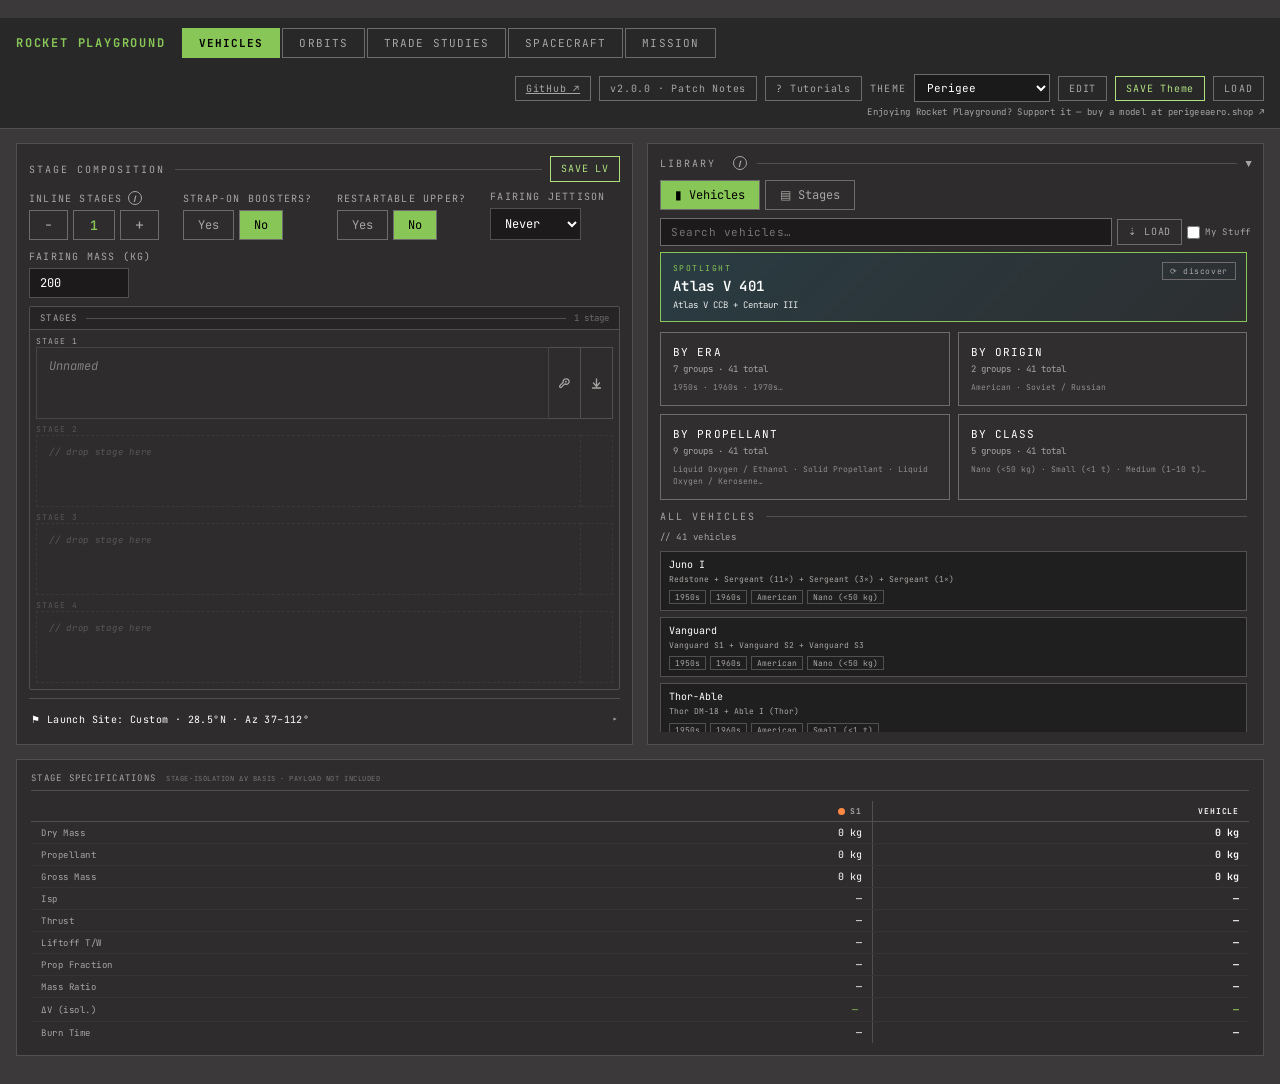
==== commit 036a04de: "release: v2.0.0 "Integral" — final patch notes for the full release scope Rewrote the 2.0.0 changelo" ====
--- a/lv_calc.html
+++ b/lv_calc.html
@@ -1705,15 +1705,16 @@
 const APP_VERSION='2.0.0';
 const APP_REPO_URL='https://github.com/rp1-lox/perigee-lv-calculator';
 const APP_CHANGELOG=[
-  {v:'2.0.0', title:'Trade Studies', date:'2026-07-03', notes:[
-    'One flat nav — Vehicles | Orbits | Trade Studies | Program. No more switching between LV-calculator and Program-manager modes; everything lives on the same bar now.',
-    'NEW Trade Studies page: line up to 5 vehicles side-by-side across altitude, inclination, and payload-margin sweeps — plus the flagship Destination sweep, a real user\'s-guide-style max-payload table for LEO/SSO/GTO/TLI/C3 and beyond. Charts, tables, and CSV export included. Capability curves now stop at their zero-crossing instead of dragging along the floor.',
-    'Orbits page rebuilt: horizontal destination picker sits beside Define-an-Orbit, with one boxed Performance panel below. Headline numbers (Est. Max Payload + capacity range) up top, full breakdown collapsed underneath. New page-local vehicle selector lets you check any library vehicle against a destination without disturbing your worksheet.',
-    'Vehicles page: Launch Site now lives inside the Stage Composition card and saves with the vehicle (the Save dialog spells out exactly what\'s included). ΔV Budget and Vehicle Summary are merged into one Stage Specifications table with a whole-vehicle column and inline ΔV bars.',
-    'Autosave: your whole session — worksheet, program, and missions — persists in the browser, with a restore banner waiting when you come back.',
-    'Missions get undo/redo (Ctrl+Z / Ctrl+Y) and a printable mission report you can print or download straight from the command center.',
-    'Cleaner save/load: one SAVE LV button covers JSON download and library export; library Load auto-detects the file type for you.',
-    'Under the hood: every build now runs an automated physics regression suite (43 checks pinned to the calculator\'s exact outputs), spotlight cards are draggable, and a pile of small dedupe/fixes went in along the way.',
+  {v:'2.0.0', title:'Integral', date:'2026-07-03', notes:[
+    'The whole app has one flat nav now — Vehicles | Orbits | Trade Studies | Spacecraft | Mission. No more mode-switching, no more sub-menus hiding half the tool.',
+    'NEW Trade Studies page, and it\'s the centerpiece: destination sweeps by default (a real user\'s-guide-style payload table for LEO/SSO/GTO/TLI/C3 and beyond), pick your metric (max payload, ΔV margin, payload fraction, total ΔV, burn time, liftoff T:W), compare up to 5 vehicles, and — my favorite — a tornado sensitivity chart that shows which parameter your design actually lives or dies by (spoiler: it\'s Isp). Charts, tables, CSV export.',
+    'The Program section grew up: one mission per program, no more Hangar maze. The Spacecraft editor is its own page now, the mission command center IS the Mission page, and you pick launch vehicles straight from your library — the fleet bookkeeping happens invisibly (residuals and remaining propellant carry through exactly as before).',
+    'Mission view got honest: separated spacecraft stages finally get their own names and tracks (your LM ascent/descent are "Ascent Stage" and "Descent Stage" now, not "#1" and "#2"), and clicking any event rewinds the Vehicles & Mission State panel to that exact moment.',
+    'Orbits page rebuilt: destination picker + boxed Performance panel on the left, Define-an-Orbit on the right, a clear highlight on whichever orbit you\'ve targeted, and a page-local vehicle selector so you can evaluate any library vehicle without disturbing your worksheet.',
+    'Vehicles page: Launch Site lives inside the Stage Composition card and saves with the vehicle; ΔV Budget and Vehicle Summary folded into one Stage Specifications table with a whole-vehicle column.',
+    'Autosave — your whole session (worksheet, spacecraft, mission) persists in the browser with a restore banner. Plus mission undo/redo (Ctrl+Z/Y) and a printable mission report.',
+    'Bug hunt: five built-in vehicles were flying phantom zero-mass stages due to library name mismatches (that "S-IVB in orbit next to the S-II" weirdness — fixed, and now impossible to reintroduce). Stage-and-a-half vehicles are now BECO-split correctly everywhere, not just in the calculator.',
+    'Under the hood: every build runs a 46-check physics regression suite pinned to the calculator\'s exact outputs. If the math drifts, the build fails. Sleep easy.',
   ]},
   {v:'1.1.1', title:'Extended Math', date:'2026-07-01', notes:[
     'Added ability to do use equations in stage and vehicle information boxes.',
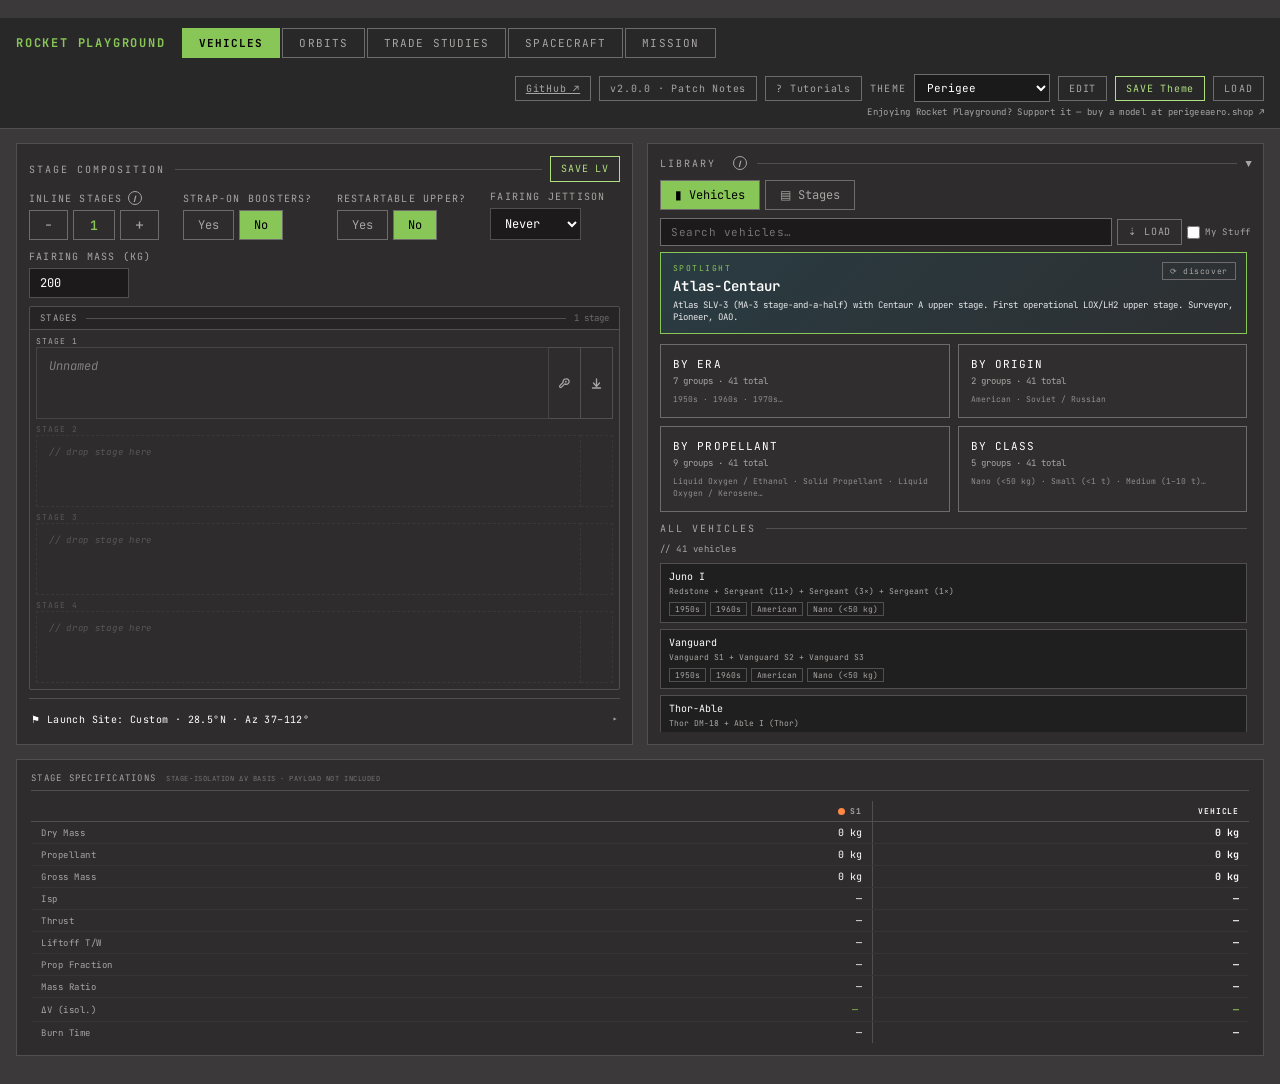
==== commit 9844788f: "release: humanized v2.0.0 Integral patch notes (user's wording) Plus one appended bullet for session" ====
--- a/lv_calc.html
+++ b/lv_calc.html
@@ -1706,15 +1706,17 @@
 const APP_REPO_URL='https://github.com/rp1-lox/perigee-lv-calculator';
 const APP_CHANGELOG=[
   {v:'2.0.0', title:'Integral', date:'2026-07-03', notes:[
-    'The whole app has one flat nav now — Vehicles | Orbits | Trade Studies | Spacecraft | Mission. No more mode-switching, no more sub-menus hiding half the tool.',
-    'NEW Trade Studies page, and it\'s the centerpiece: destination sweeps by default (a real user\'s-guide-style payload table for LEO/SSO/GTO/TLI/C3 and beyond), pick your metric (max payload, ΔV margin, payload fraction, total ΔV, burn time, liftoff T:W), compare up to 5 vehicles, and — my favorite — a tornado sensitivity chart that shows which parameter your design actually lives or dies by (spoiler: it\'s Isp). Charts, tables, CSV export.',
-    'The Program section grew up: one mission per program, no more Hangar maze. The Spacecraft editor is its own page now, the mission command center IS the Mission page, and you pick launch vehicles straight from your library — the fleet bookkeeping happens invisibly (residuals and remaining propellant carry through exactly as before).',
-    'Mission view got honest: separated spacecraft stages finally get their own names and tracks (your LM ascent/descent are "Ascent Stage" and "Descent Stage" now, not "#1" and "#2"), and clicking any event rewinds the Vehicles & Mission State panel to that exact moment.',
-    'Orbits page rebuilt: destination picker + boxed Performance panel on the left, Define-an-Orbit on the right, a clear highlight on whichever orbit you\'ve targeted, and a page-local vehicle selector so you can evaluate any library vehicle without disturbing your worksheet.',
+    'Version 2.0 of the Rocket Playground focuses primarily on integrating old elements together cohesively and fleshing out previous capabilities.',
+    'One, flat, modeless menu: Go from one menu to the next, automatically taking your vehicles with you.',
     'Vehicles page: Launch Site lives inside the Stage Composition card and saves with the vehicle; ΔV Budget and Vehicle Summary folded into one Stage Specifications table with a whole-vehicle column.',
-    'Autosave — your whole session (worksheet, spacecraft, mission) persists in the browser with a restore banner. Plus mission undo/redo (Ctrl+Z/Y) and a printable mission report.',
-    'Bug hunt: five built-in vehicles were flying phantom zero-mass stages due to library name mismatches (that "S-IVB in orbit next to the S-II" weirdness — fixed, and now impossible to reintroduce). Stage-and-a-half vehicles are now BECO-split correctly everywhere, not just in the calculator.',
-    'Under the hood: every build runs a 46-check physics regression suite pinned to the calculator\'s exact outputs. If the math drifts, the build fails. Sleep easy.',
+    'Rebuilt orbits page: destination picker, old "performance calculator", and Define-an-Orbit in one menu with a clear highlight on whichever orbit you\'ve targeted without overwriting anything in your vehicles page.',
+    'Greatly improved Mission View auto-naming for vehicles, along with new, dedicated undo/redo buttons, alongside a greatly simplified UI.',
+    'NEW Trade Studies page - sweep by destination, payload mass, parking orbit, and analyze rocket sensitivity to different vehicle parameters, compare vehicles, and generate charts to understand your architecture\'s sensitivities better in real-time.',
+    'Program Mode is no more - The former "Fleet" page has been integrated into the regular vehicle creator, meaning you can draw from existing work with no compromises. The Spacecraft Editor is now its own page, with updates to come to it in short order.',
+    'Program Mode\'s mission feature is now present in a tab labeled Mission, and has greatly simplified stage naming and management so you can handle events better.',
+    'Autosave now exists!',
+    'Download or upload your entire session — worksheet, vehicles, spacecraft, and mission — as a single file.',
+    'Performance is better - a really stupid way of rebuilding the database no longer exists, so things should be lighter (but this is like a one megabyte HTML file anyway, so...)',
   ]},
   {v:'1.1.1', title:'Extended Math', date:'2026-07-01', notes:[
     'Added ability to do use equations in stage and vehicle information boxes.',
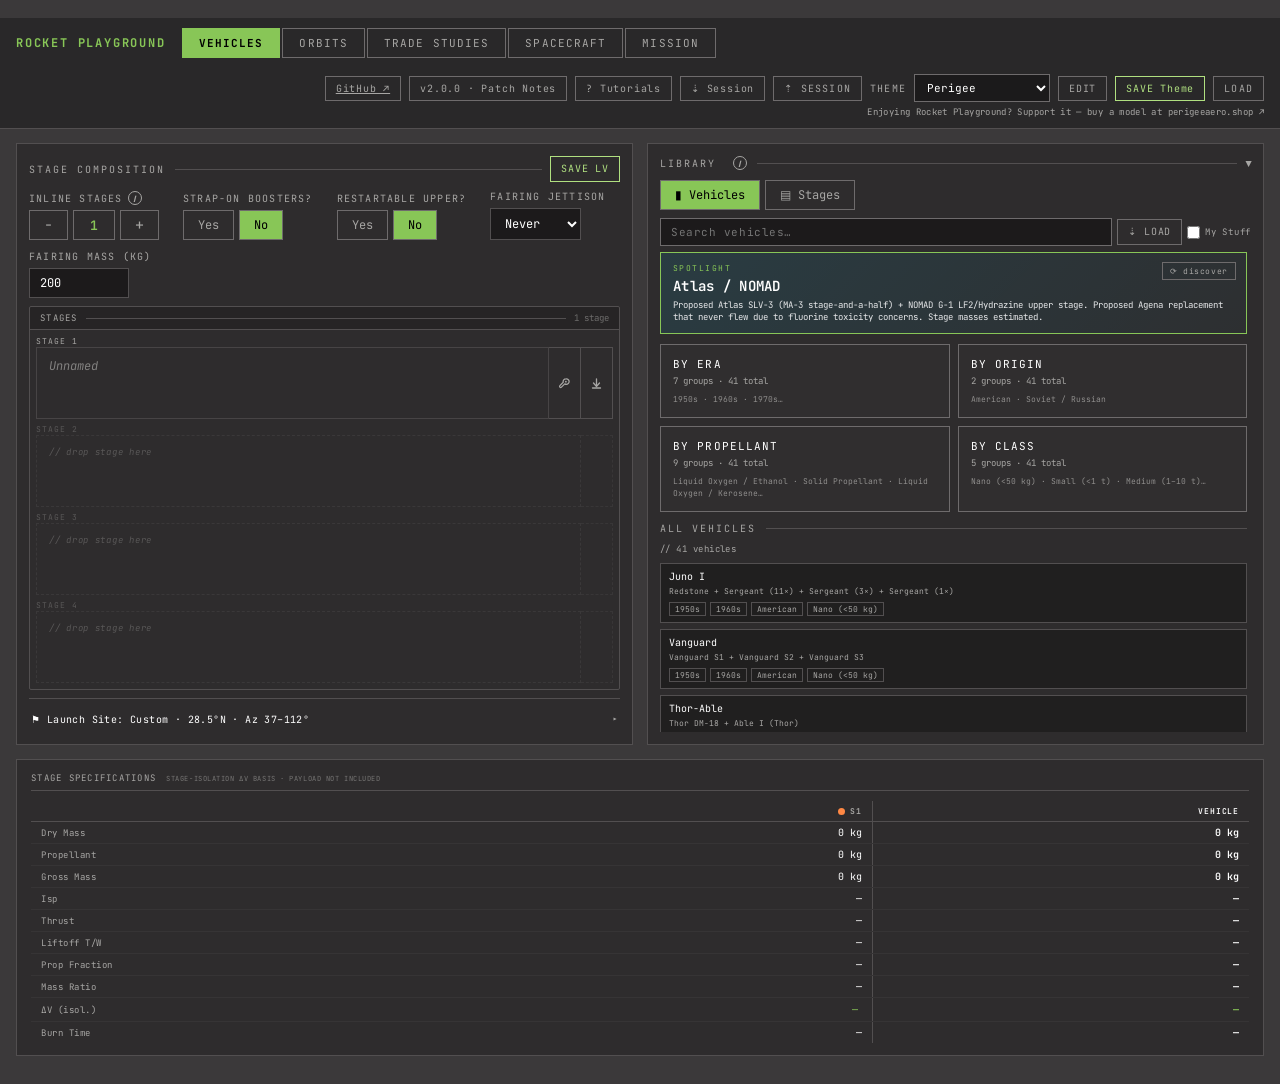
==== commit 3c252956: "feat: autosave covers user library content; whole-session download/upload - Autosave payload now inc" ====
--- a/lv_calc.html
+++ b/lv_calc.html
@@ -958,6 +958,8 @@
       <a class="th-btn" href="https://github.com/rp1-lox/perigee-lv-calculator" target="_blank" rel="noopener" title="View source &amp; releases on GitHub">GitHub &#x2197;</a>
       <button class="th-btn" onclick="openPatchNotes()" title="What's new in this version"><span id="patch-notes-ver">v1.1.0A</span> · Patch Notes</button>
       <button class="th-btn" onclick="openTutorials()" title="How to use Rocket Playground">? Tutorials</button>
+      <button class="th-btn" onclick="sessionExport()" title="Download your whole session (program, vehicles, stages, orbits) as a file">&#x21E3; Session</button>
+      <label class="th-btn" style="cursor:pointer;" title="Restore a session file downloaded earlier">&#x21E1; Session<input type="file" accept=".json" style="display:none" onchange="sessionImport(this)"></label>
       <label>Theme</label>
       <select id="theme-select" onchange="applyTheme(this.value)">
         <option value="perigee" selected>Perigee</option>
@@ -3230,6 +3232,7 @@
   userDefinedOrbit=false;
   closeModal('modal-save-orbit');
   buildOrbitCategories();
+  if(typeof autosaveScheduleSave==='function')autosaveScheduleSave();
 }
 
 function collectCurrentOrbit(){
@@ -5096,6 +5099,7 @@
   const note=document.getElementById('lv-save-note').value.trim();
   const obj=buildLVObject(name,note);
   obj._sessionId=Date.now();userLVs.push(obj);buildPresets();closeModal('modal-save-lv');
+  if(typeof autosaveScheduleSave==='function')autosaveScheduleSave();
   showAlert('Saved "'+obj.name+'" to your library (My Stuff).','Vehicle Saved');
 }
 // Secondary action in the Save LV modal: download the current vehicle as a standalone .vehicle JSON,
@@ -10083,6 +10087,7 @@
   }
   closeModal('modal-add-stage');
   buildStageLibrary();
+  if(typeof autosaveScheduleSave==='function')autosaveScheduleSave();
 }
 
 // Consolidated stg-mode "Import" button. Routes by content:
@@ -12072,14 +12077,30 @@
   _autosaveTimer = setTimeout(autosaveNow, 2000);
 }
 
+// Shared payload builder used by BOTH autosaveNow() and sessionExport() so the
+// two paths can never drift apart. Includes the program + current LV (as
+// before) plus user-created LIBRARY content that previously wasn't captured:
+// saved vehicles (userLVs), user stage-library entries (userStagesByCategory),
+// user orbit-library entries (userOrbitsByCategory). NOTE: the SC stage
+// library (_scStageLib) is deliberately NOT duplicated here — it already
+// travels inside buildProgramObject().scStageLib (see 450).
+// Deep-copied via JSON so later in-app mutation can't leak back into the blob.
+function _buildSessionObject() {
+  const safeCopy = v => { try { return JSON.parse(JSON.stringify(v)); } catch (err) { return null; } };
+  return {
+    savedAt: new Date().toISOString(),
+    program: (typeof buildProgramObject === 'function') ? buildProgramObject() : null,
+    lv: (typeof buildLVObject === 'function') ? buildLVObject((typeof loadedVehicleName !== 'undefined' ? loadedVehicleName : '') || '', '') : null,
+    userLVs: (typeof userLVs !== 'undefined') ? safeCopy(userLVs) : null,
+    userStagesByCategory: (typeof userStagesByCategory !== 'undefined') ? safeCopy(userStagesByCategory) : null,
+    userOrbitsByCategory: (typeof userOrbitsByCategory !== 'undefined') ? safeCopy(userOrbitsByCategory) : null,
+  };
+}
+
 function autosaveNow() {
   if (_autosaveDisabled || _autosaveSuspended) return;
   try {
-    const blob = {
-      savedAt: new Date().toISOString(),
-      program: (typeof buildProgramObject === 'function') ? buildProgramObject() : null,
-      lv: (typeof buildLVObject === 'function') ? buildLVObject((typeof loadedVehicleName !== 'undefined' ? loadedVehicleName : '') || '', '') : null,
-    };
+    const blob = _buildSessionObject();
     localStorage.setItem(AUTOSAVE_KEY, JSON.stringify(blob));
   } catch (err) {
     _autosaveDisabled = true;
@@ -12089,6 +12110,42 @@
 
 function autosaveClear() {
   try { localStorage.removeItem(AUTOSAVE_KEY); } catch (err) { /* ignore */ }
+}
+
+// Shared restore/apply path used by BOTH autosaveRestore() and sessionImport().
+// Library content is restored BEFORE program/LV apply since missions/vehicles
+// may reference library entries. All fields are optional/guarded so OLD blobs
+// (format without the library fields) still restore cleanly.
+function _applySessionObject(blob) {
+  if (!blob) return false;
+  _autosaveSuspended = true;
+  try {
+    // ── User library content (restore first — may be referenced below) ──
+    if (Array.isArray(blob.userLVs) && typeof userLVs !== 'undefined') {
+      userLVs = blob.userLVs;
+      if (typeof buildPresets === 'function') buildPresets();
+    }
+    if (blob.userStagesByCategory && typeof userStagesByCategory !== 'undefined') {
+      userStagesByCategory = blob.userStagesByCategory;
+      if (typeof buildStageLibrary === 'function') buildStageLibrary();
+    }
+    if (blob.userOrbitsByCategory && typeof userOrbitsByCategory !== 'undefined') {
+      userOrbitsByCategory = blob.userOrbitsByCategory;
+      if (typeof buildOrbitCategories === 'function') buildOrbitCategories();
+    }
+    // ── Program + current LV ──
+    if (blob.program && typeof applyProgramObject === 'function') {
+      applyProgramObject(blob.program);
+    }
+    if (blob.lv && typeof applyLVObject === 'function') {
+      applyLVObject(blob.lv);
+    }
+  } catch (err) {
+    console.warn('Session restore failed partway through:', err);
+  } finally {
+    _autosaveSuspended = false;
+  }
+  return true;
 }
 
 function autosaveRestore() {
@@ -12101,20 +12158,48 @@
     return false; // corrupt data — bail silently
   }
   if (!blob) return false;
-  _autosaveSuspended = true;
+  return _applySessionObject(blob);
+}
+
+// ── Session download / upload ───────────────────────────────────────────────
+// Same payload shape as autosave, plus a 'kind'/'formatVersion' envelope so
+// imports can be validated. Uses the shared builder/applier above so this can
+// never drift from autosave's own save/restore behavior.
+
+function sessionExport() {
   try {
-    if (blob.program && typeof applyProgramObject === 'function') {
-      applyProgramObject(blob.program);
-    }
-    if (blob.lv && typeof applyLVObject === 'function') {
-      applyLVObject(blob.lv);
+    const obj = Object.assign({ kind: 'rocket-playground-session', formatVersion: 1 }, _buildSessionObject());
+    const base = (typeof PROG_ACTIVE_PROGRAM !== 'undefined' && PROG_ACTIVE_PROGRAM && PROG_ACTIVE_PROGRAM.name
+      ? PROG_ACTIVE_PROGRAM.name : 'session').replace(/[^a-z0-9_-]/gi, '_').toLowerCase() || 'session';
+    if (typeof downloadJSON === 'function') {
+      downloadJSON(obj, base + '-session.json');
     }
   } catch (err) {
-    console.warn('Autosave restore failed partway through:', err);
-  } finally {
-    _autosaveSuspended = false;
-  }
-  return true;
+    console.warn('Session export failed:', err);
+    if (typeof showAlert === 'function') showAlert('Session export failed: ' + err.message, 'Export Error');
+  }
+}
+
+function sessionImport(input) {
+  const file = input && input.files && input.files[0];
+  if (!file) return;
+  const reader = new FileReader();
+  reader.onload = e => {
+    let obj;
+    try { obj = JSON.parse(e.target.result); }
+    catch (err) {
+      if (typeof showAlert === 'function') showAlert('Invalid session file: ' + err.message, 'Invalid File');
+      input.value = ''; return;
+    }
+    if (!obj || obj.kind !== 'rocket-playground-session') {
+      if (typeof showAlert === 'function') showAlert('This file is not a Rocket Playground session file.', 'Invalid File');
+      input.value = ''; return;
+    }
+    _applySessionObject(obj);
+    autosaveNow(); // imported session becomes the new autosave
+    input.value = '';
+  };
+  reader.readAsText(file);
 }
 
 // ── Restore banner ──────────────────────────────────────────────────────────
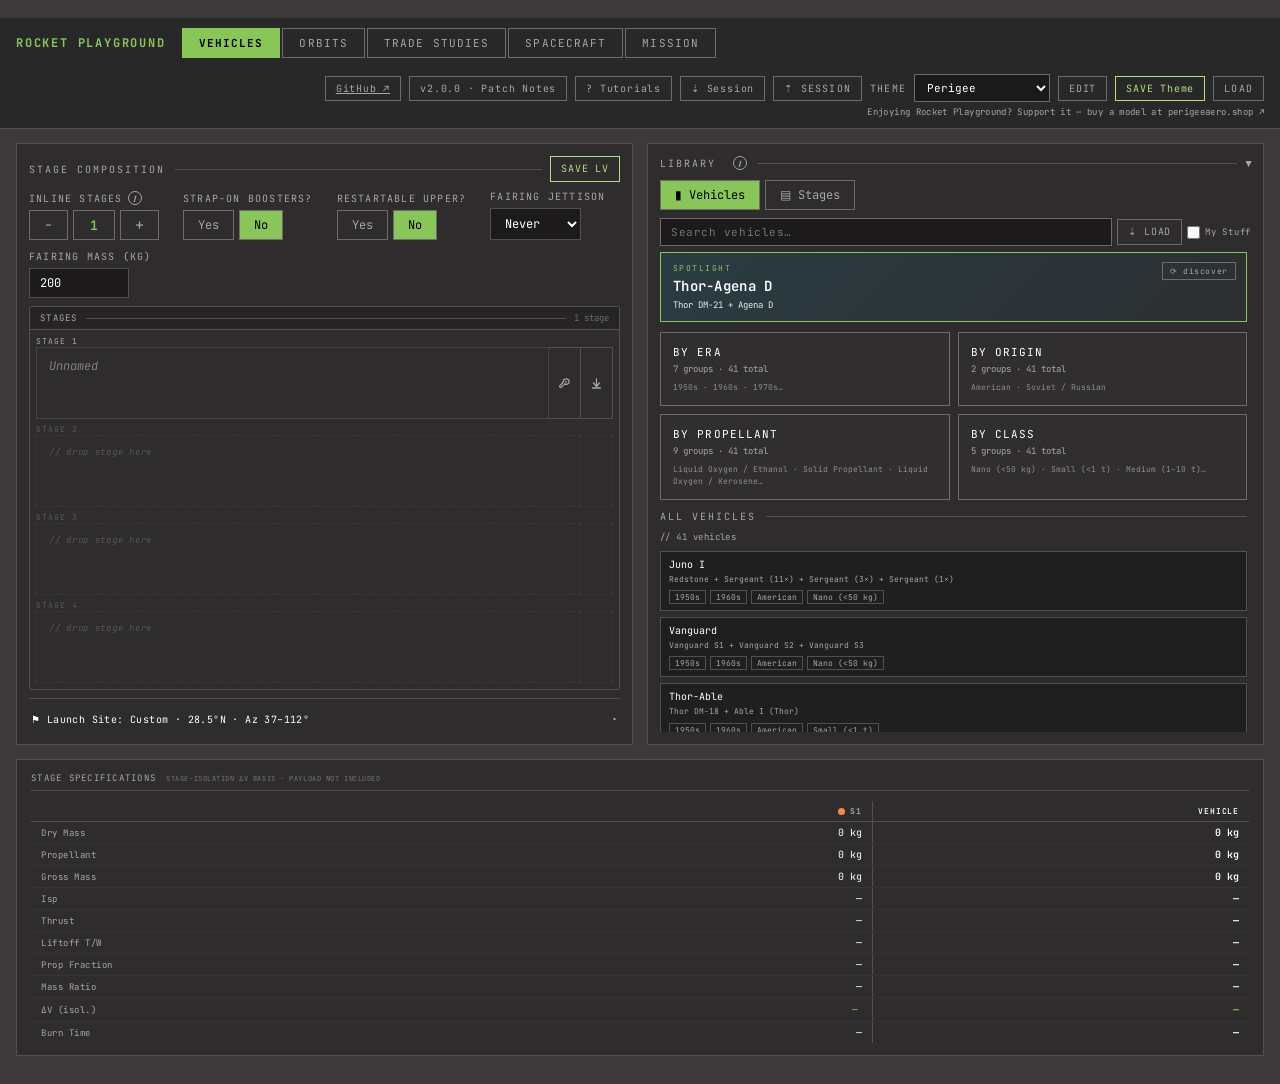
==== commit 20b281c6: "fix: destination-sweep bar value labels rotate vertical (no more clipping) Horizontal per-bar labels" ====
--- a/lv_calc.html
+++ b/lv_calc.html
@@ -4678,7 +4678,7 @@
       const bh=Math.abs(yToPx(p.y)-zeroPx);
       const title=p.error?_tsEsc(p.error):`${_tsEsc(res.series[si].name)}: ${_tsFmt(p.y)} ${res.yUnit||''}`;
       bars+=`<g><title>${title}</title><rect x="${bx}" y="${by}" width="${Math.max(barW-1.5,0.5)}" height="${Math.max(bh,0)}" fill="${color}"/>
-        ${p.y!==0?`<text x="${bx+barW/2}" y="${by-3}" font-size="8" fill="var(--text-dim)" text-anchor="middle" font-family="var(--mono)">${_tsFmt(p.y)}</text>`:''}</g>`;
+        ${p.y!==0?`<text x="${bx+barW/2+3}" y="${by-4}" font-size="8" fill="var(--text-dim)" text-anchor="start" font-family="var(--mono)" transform="rotate(-90 ${bx+barW/2+3} ${by-4})">${_tsFmt(p.y)}</text>`:''}</g>`;
     }
   }
 
